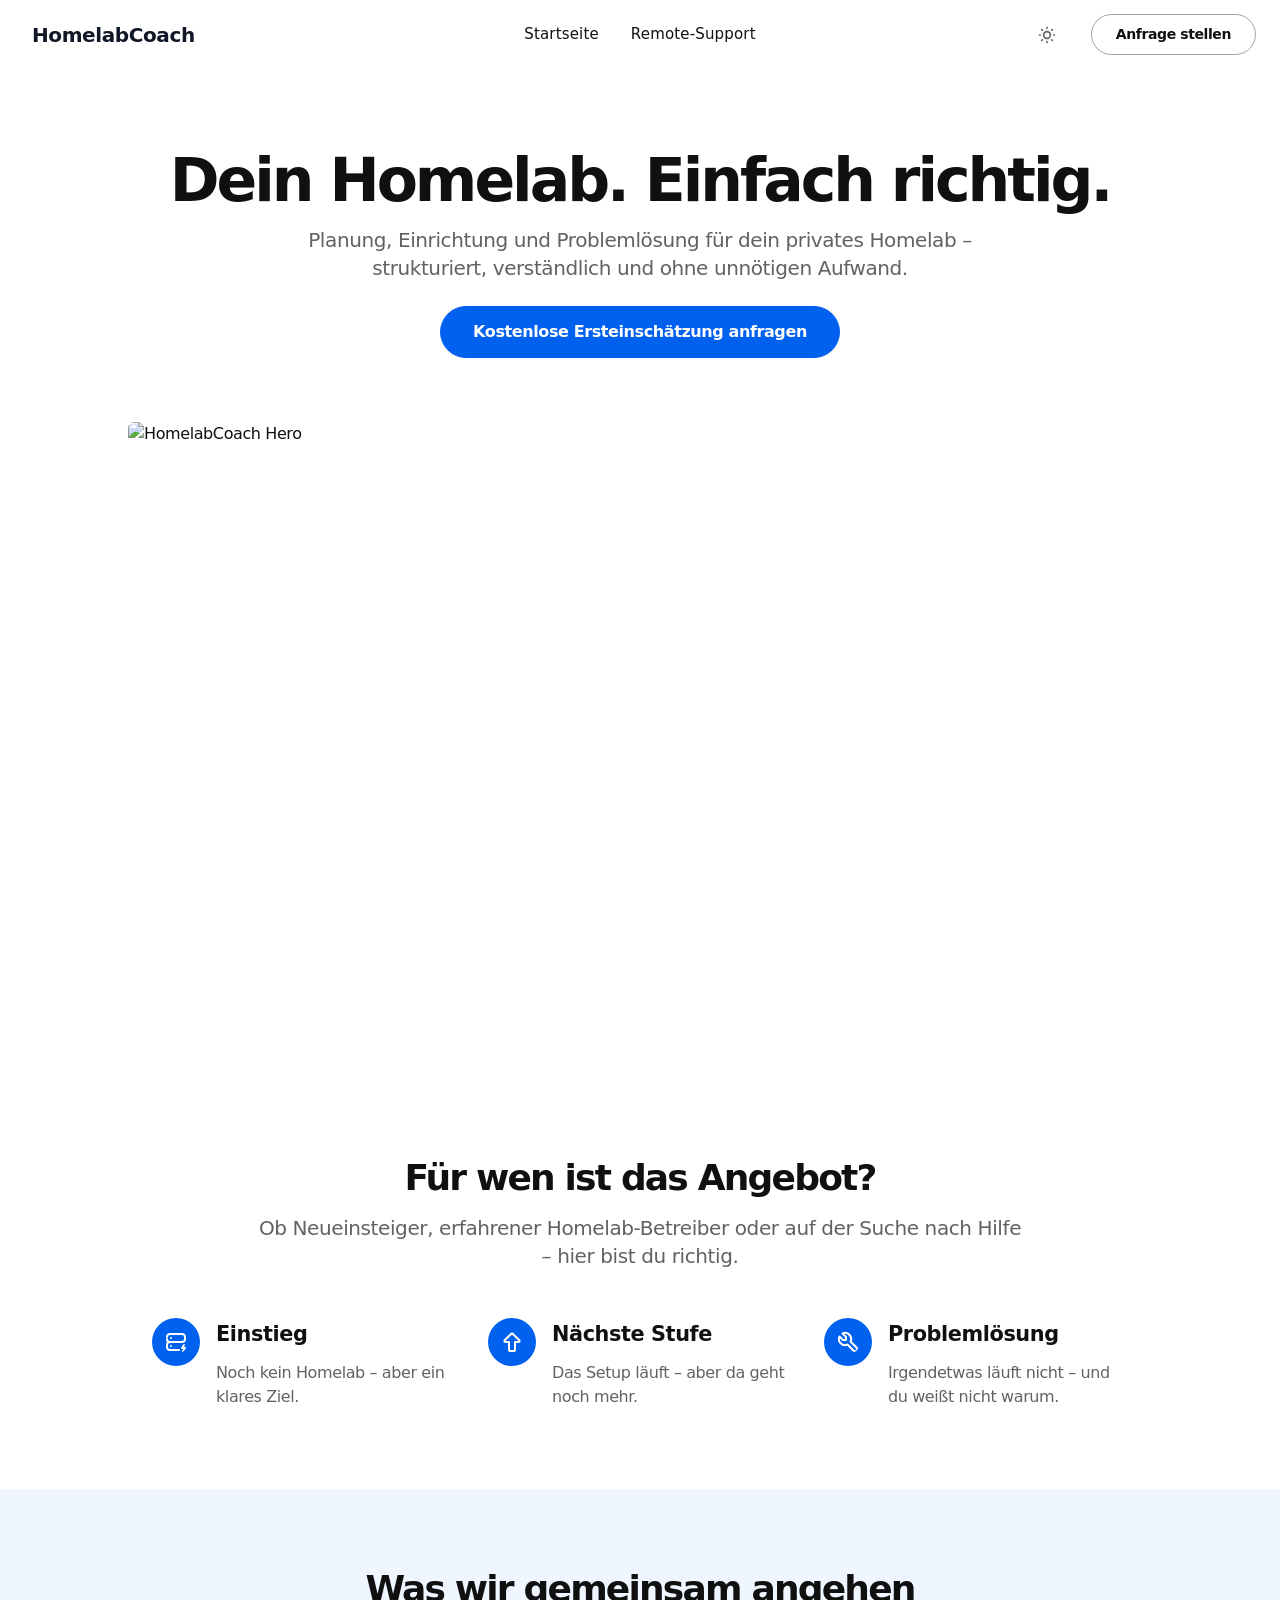
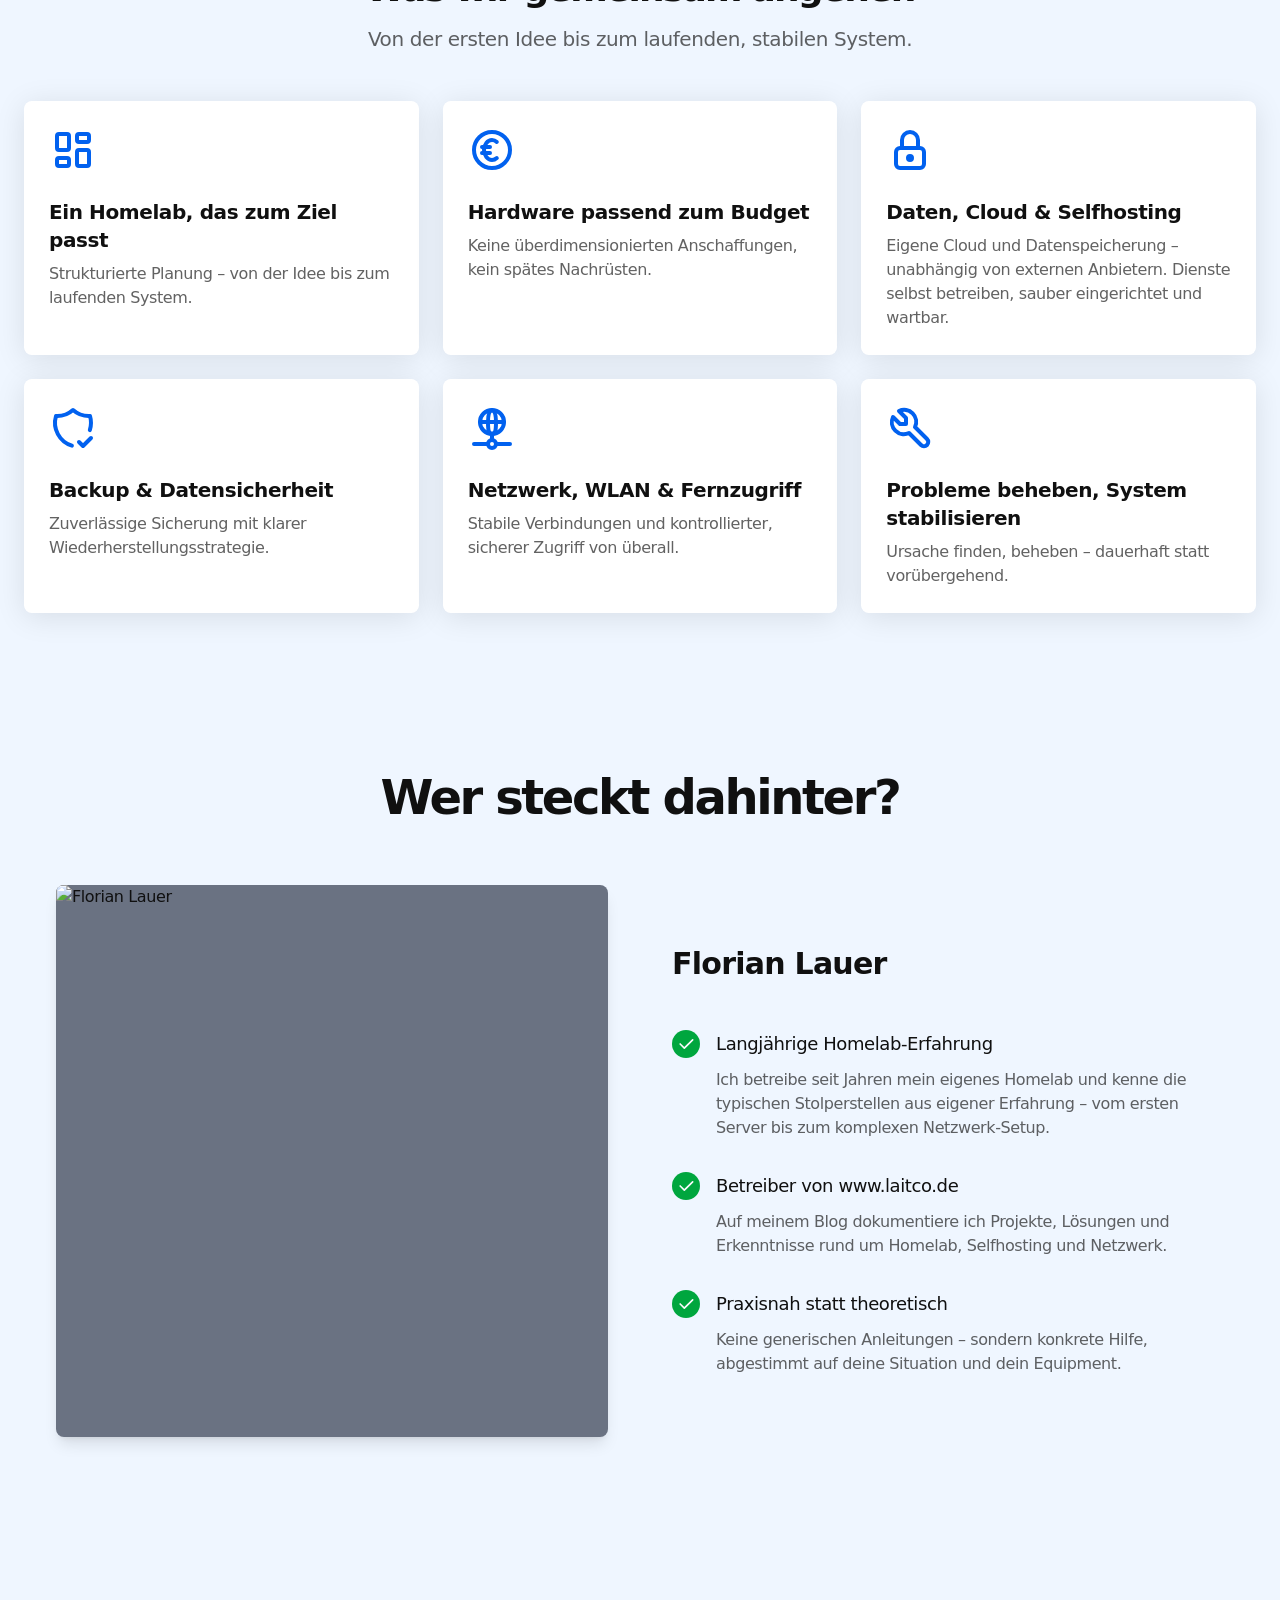
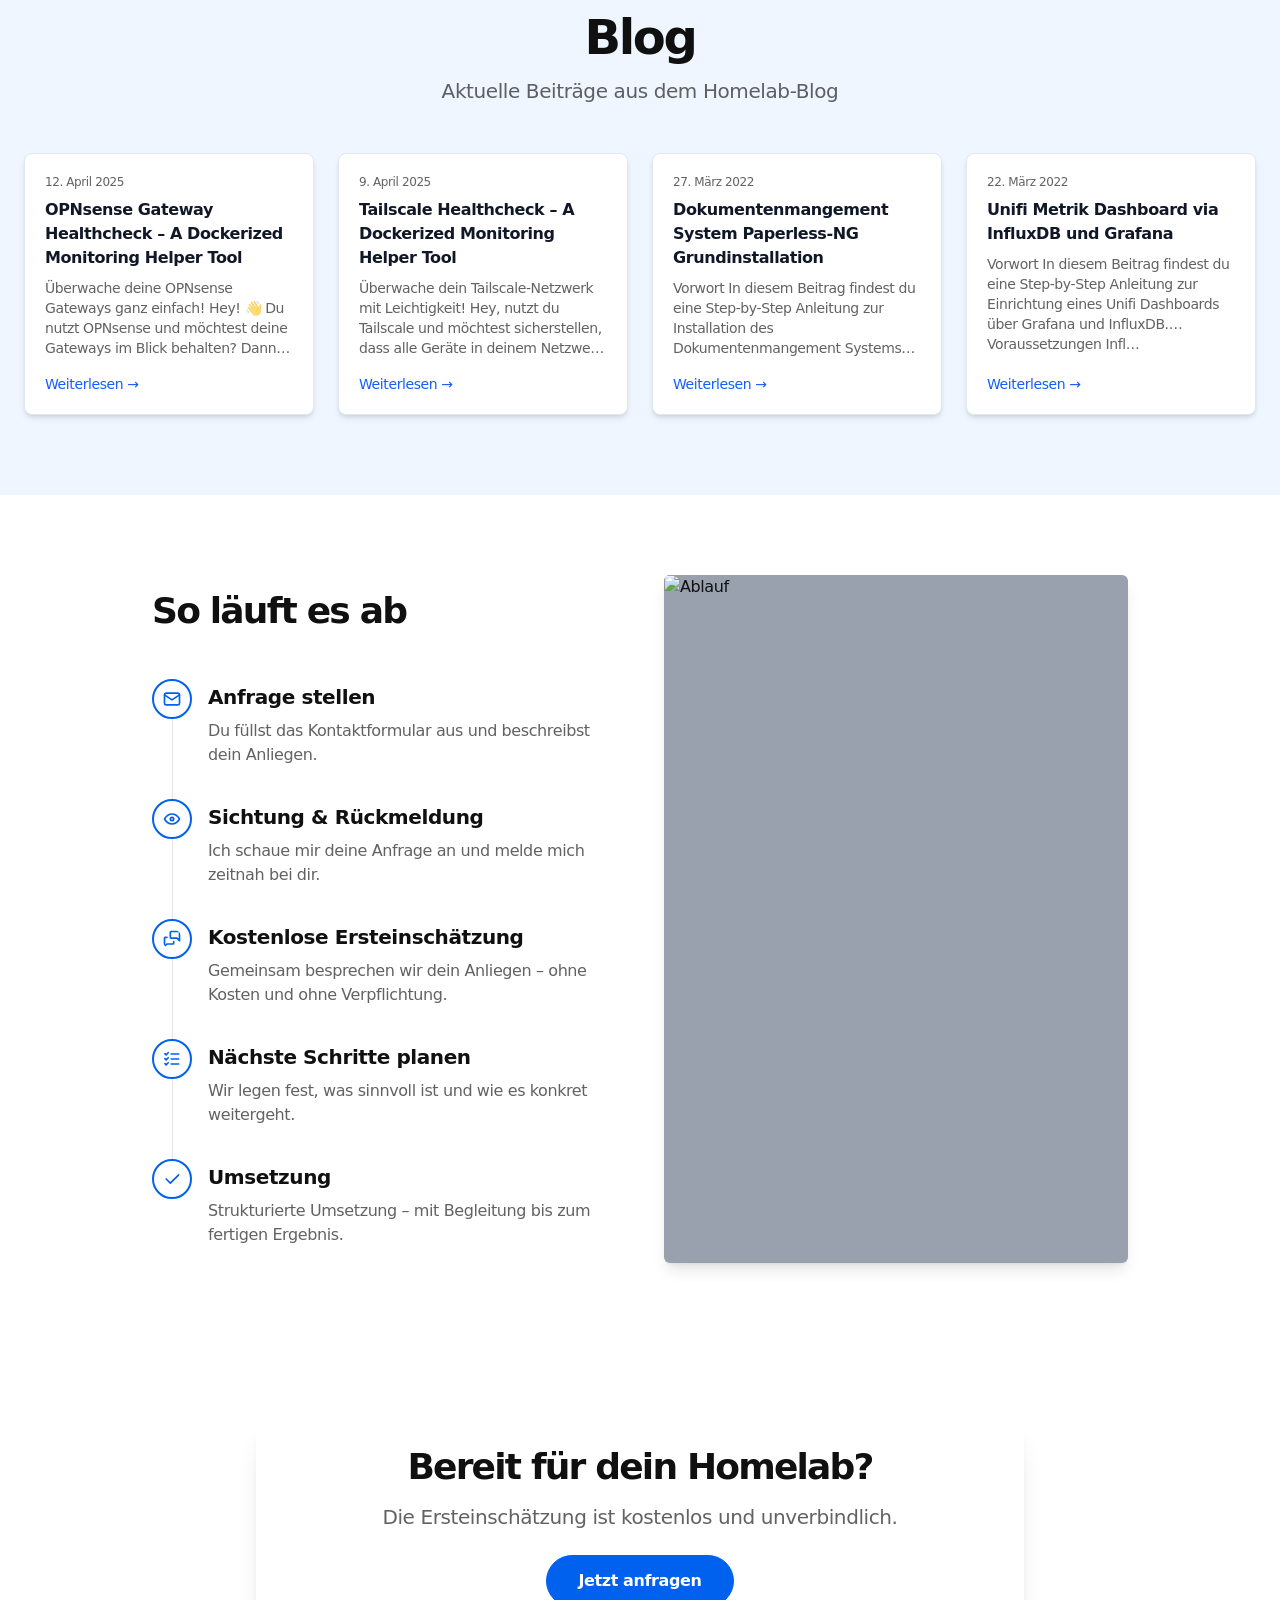
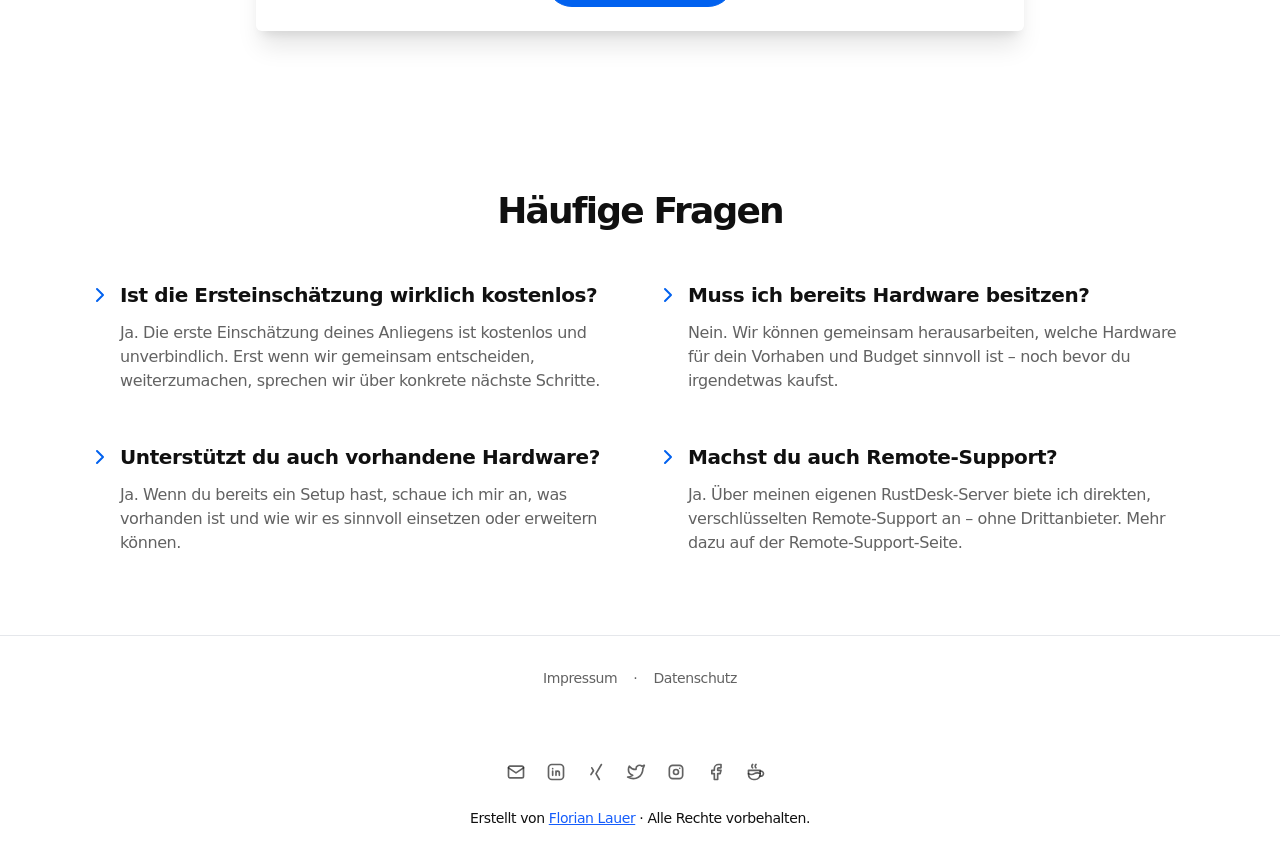
==== index.html @ 447ef3f2 "Preview build 2026-06-27 12:14" ====
<!DOCTYPE html><html class="2xl:text-[20px]" dir="ltr" lang="de"><head><meta charset="UTF-8"><meta content="width=device-width,initial-scale=1" name="viewport"><link href="/sitemap-index.xml" rel="sitemap"><link href="/_astro/favicon.CGiRCjPI.ico" rel="shortcut icon"><link href="/_astro/favicon.vp_fBu0c.svg" rel="icon" type="image/svg+xml"><link href="/_astro/favicon.vp_fBu0c.svg" rel="mask-icon" color="#8D46E7"><link href="/_astro/apple-touch-icon.DHIlG7dp.png" rel="apple-touch-icon" sizes="180x180"><style>:root{--cc-font-family:'Inter Variable',sans-serif;--cc-modal-border-radius:1rem;--cc-btn-border-radius:9999px;--cc-bg:#ffffff;--cc-primary-color:#111827;--cc-secondary-color:#6b7280;--cc-btn-primary-bg:rgb(1 97 239);--cc-btn-primary-color:#ffffff;--cc-btn-primary-border-color:rgb(1 97 239);--cc-btn-primary-hover-bg:rgb(1 78 190);--cc-btn-primary-hover-color:#ffffff;--cc-btn-primary-hover-border-color:rgb(1 78 190);--cc-separator-border-color:#e5e7eb;--cc-footer-bg:#f9fafb;--cc-footer-border-color:#e5e7eb}#cc-main.cc--darkmode{--cc-bg:rgb(15 23 42);--cc-primary-color:rgb(229 236 246);--cc-secondary-color:rgb(148 163 184);--cc-btn-primary-bg:rgb(1 97 239);--cc-btn-primary-color:#ffffff;--cc-btn-primary-border-color:rgb(1 97 239);--cc-btn-primary-hover-bg:rgb(1 78 190);--cc-btn-primary-hover-color:#ffffff;--cc-btn-primary-hover-border-color:rgb(1 78 190);--cc-separator-border-color:rgb(255 255 255 / 8%);--cc-footer-bg:rgb(9 15 29);--cc-footer-border-color:rgb(255 255 255 / 8%);--cc-footer-color:rgb(148 163 184)}#cc-main .cm{box-shadow:0 4px 32px rgb(0 0 0 / 20%);border:1px solid var(--cc-separator-border-color)}#cc-main .cm__title{font-weight:600;font-size:1rem}#cc-main .cm__desc{font-size:.875rem;line-height:1.6}#cc-main .cm__btn{font-weight:500;font-size:.875rem}:root{--aw-font-sans:'Inter Variable';--aw-font-serif:'Inter Variable';--aw-font-heading:'Inter Variable';--aw-color-primary:rgb(1 97 239);--aw-color-secondary:rgb(1 84 207);--aw-color-accent:rgb(109 40 217);--aw-color-text-heading:rgb(0 0 0);--aw-color-text-default:rgb(16 16 16);--aw-color-text-muted:rgb(16 16 16 / 66%);--aw-color-bg-page:rgb(255 255 255);--aw-color-bg-page-dark:rgb(3 6 32)}.dark{--aw-font-sans:'Inter Variable';--aw-font-serif:'Inter Variable';--aw-font-heading:'Inter Variable';--aw-color-primary:rgb(1 97 239);--aw-color-secondary:rgb(1 84 207);--aw-color-accent:rgb(109 40 217);--aw-color-text-heading:rgb(247, 248, 248);--aw-color-text-default:rgb(229 236 246);--aw-color-text-muted:rgb(229 236 246 / 66%);--aw-color-bg-page:rgb(3 6 32)}</style><script>!function(){const e="system";function t(e){"dark"===e?document.documentElement.classList.add("dark"):document.documentElement.classList.remove("dark");const t=document.querySelectorAll("[data-aw-toggle-color-scheme] > input");t&&t.length&&t.forEach(t=>{t.checked="dark"!==e})}e&&e.endsWith(":only")||(localStorage.theme,0)?t(e.replace(":only","")):"dark"===localStorage.theme||!("theme"in localStorage)&&window.matchMedia("(prefers-color-scheme: dark)").matches?t("dark"):t("light")}()</script><title>HomelabCoach – Homelab-Beratung für Privatpersonen</title><link href="https://www.homelabcoach.de" rel="canonical"><meta content="Planung, Einrichtung und Problemlösung für dein privates Homelab – strukturiert, verständlich und ohne unnötigen Aufwand. Proxmox, NAS, VPN, Home Assistant, Netzwerk und mehr." name="description"><meta content="index, follow" name="robots"><meta content="HomelabCoach – Homelab-Beratung für Privatpersonen" property="og:title"><meta content="website" property="og:type"><meta content="https://www.homelabcoach.de/_astro/default.CZ816Hke_Z20CwEO.jpg" property="og:image"><meta content="https://www.homelabcoach.de" property="og:url"><meta content="Planung, Einrichtung und Problemlösung für dein privates Homelab – strukturiert, verständlich und ohne unnötigen Aufwand. Proxmox, NAS, VPN, Home Assistant, Netzwerk und mehr." property="og:description"><meta content="de" property="og:locale"><meta content="HomelabCoach" property="og:site_name"><meta content="https://www.homelabcoach.de/_astro/default.CZ816Hke_Z20CwEO.jpg" property="og:image:url"><meta content="1200" property="og:image:width"><meta content="626" property="og:image:height"><meta content="HomelabCoach – Homelab-Beratung für Privatpersonen" property="og:image:alt"><meta content="summary_large_image" name="twitter:card"><meta content="@LauerFlorian" name="twitter:site"><meta content="@LauerFlorian" name="twitter:creator"><script data-id id="ga-init">if(document.getElementById("ga-init").dataset.id){var d=document.getElementById("ga-init").dataset.id;window.dataLayer=window.dataLayer||[],window.gtag=function(){dataLayer.push(arguments)},window.gtag("js",new Date),window.gtag("config",d)}</script><link href="https://images.unsplash.com" rel="preconnect"><script type="text/plain" src="https://cloud.umami.is/script.js" data-category="analytics" data-website-id="YOUR_WEBSITE_ID" defer="defer"></script><meta content="true" name="astro-view-transitions-enabled"><meta content="swap" name="astro-view-transitions-fallback"><script type="module" src="/_astro/ClientRouter.astro_astro_type_script_index_0_lang.CAqDO0tx.js"></script><link href="/_astro/Layout.DCi9Wy-g.css" rel="stylesheet"><script type="module" src="/_astro/page.JYoqAuaC.js"></script></head><body class="antialiased bg-page text-default tracking-tight"><script type="module">function t(){const t=document.getElementById("cc-main");if(!t)return;const e=document.documentElement.classList.contains("dark");t.classList.toggle("cc--darkmode",e)}const c=new MutationObserver(t);c.observe(document.documentElement,{attributes:!0,attributeFilter:["class"]}),document.addEventListener("DOMContentLoaded",t)</script><header class="mx-auto w-full border-b border-gray-50/0 ease-in-out flex-none sticky top-0 transition-[opacity] z-40" data-aw-sticky-header="true" id="header"><div class="inset-0 absolute"></div><div class="relative mx-auto md:px-6 text-default max-w-7xl md:grid md:grid-cols-3 md:items-center px-3 py-3 w-full"><div class="flex justify-between"><a class="flex items-center" href="/"><span class="font-bold dark:text-white text-2xl md:text-xl ml-2 rtl:ml-0 rtl:mr-2 self-center text-gray-900 whitespace-nowrap">HomelabCoach</span></a><div class="flex items-center md:hidden"><button aria-label="Toggle Menu" class="flex flex-col items-center cursor-pointer group h-12 justify-center rounded w-12" type="button" data-aw-toggle-menu><span class="sr-only">Toggle Menu</span> <span class="transition bg-black dark:bg-white duration-200 ease h-0.5 my-1 opacity-80 rounded-full transform w-6 group-[.expanded]:rotate-45 group-[.expanded]:translate-y-2.5" aria-hidden="true"></span> <span class="transition bg-black dark:bg-white duration-200 ease h-0.5 my-1 opacity-80 rounded-full transform w-6 group-[.expanded]:opacity-0" aria-hidden="true"></span> <span class="transition bg-black dark:bg-white duration-200 ease h-0.5 my-1 opacity-80 rounded-full transform w-6 group-[.expanded]:-rotate-45 group-[.expanded]:-translate-y-2.5" aria-hidden="true"></span></button></div></div><nav aria-label="Main navigation" class="items-center md:w-auto w-full hidden md:flex md:justify-self-center md:mx-5 md:overflow-visible overflow-x-hidden overflow-y-auto text-default"><ul class="flex flex-col md:flex-row font-medium md:justify-center md:self-center md:text-[0.9375rem] md:w-auto text-xl tracking-[0.01rem] w-full"><li class><a class="flex items-center dark:hover:text-white hover:text-link px-4 py-3 whitespace-nowrap aw-link-active" href="/">Startseite</a></li><li class><a class="flex items-center dark:hover:text-white hover:text-link px-4 py-3 whitespace-nowrap" href="/remotesupport">Remote-Support</a></li></ul></nav><div class="items-center md:w-auto w-full hidden md:flex bottom-0 fixed justify-end left-0 md:justify-self-end md:mb-0 md:p-0 md:self-center md:static p-3 rtl:left-auto rtl:right-0"><div class="flex items-center justify-between md:w-auto w-full"><div class="flex"><button aria-label="Toggle between Dark and Light mode" class="text-muted text-sm dark:focus:ring-gray-700 dark:hover:bg-gray-700 dark:text-gray-400 focus:outline-none focus:ring-4 focus:ring-gray-200 hover:bg-gray-100 inline-flex items-center p-2.5 rounded-lg" type="button" data-aw-toggle-color-scheme><svg class="md:h-5 h-6 md:inline-block md:w-5 w-6" data-icon="tabler:sun" height="1em" width="1em"><symbol id="ai:tabler:sun" viewBox="0 0 24 24"><path d="M8 12a4 4 0 1 0 8 0a4 4 0 1 0-8 0m-5 0h1m8-9v1m8 8h1m-9 8v1M5.6 5.6l.7.7m12.1-.7l-.7.7m0 11.4l.7.7m-12.1-.7l-.7.7" fill="none" stroke="currentColor" stroke-linecap="round" stroke-linejoin="round" stroke-width="2"/></symbol><use href="#ai:tabler:sun"></use></svg></button></div><span class="ml-4 rtl:ml-0 rtl:mr-4"><a class="font-semibold btn-secondary md:px-6 ml-2 px-5.5 py-2.5 shadow-none text-sm w-auto" href="/form">Anfrage stellen</a></span></div></div></div></header><main><section class="relative not-prose md:-mt-[76px]"><div class="inset-0 absolute pointer-events-none" aria-hidden="true"></div><div class="relative mx-auto px-4 max-w-7xl sm:px-6"><div class="pointer-events-none md:pt-[76px] pt-0"></div><div class="py-12 md:py-20"><div class="mx-auto max-w-5xl md:pb-16 pb-10 text-center"><h1 class="intersect-once motion-safe:md:intersect:animate-fade motion-safe:md:opacity-0 intersect-quarter dark:text-gray-200 font-bold font-heading leading-tighter mb-4 md:text-6xl text-5xl tracking-tighter">Dein Homelab. Einfach richtig.</h1><div class="mx-auto max-w-3xl"><p class="text-muted text-xl dark:text-slate-300 intersect-once intersect-quarter mb-6 motion-safe:md:intersect:animate-fade motion-safe:md:opacity-0">Planung, Einrichtung und Problemlösung für dein privates Homelab – strukturiert, verständlich und ohne unnötigen Aufwand.</p><div class="flex flex-col intersect-once intersect-quarter motion-safe:md:intersect:animate-fade motion-safe:md:opacity-0 flex-nowrap gap-4 m-auto max-w-xs sm:flex-row sm:justify-center sm:max-w-md"><div class="flex w-full sm:w-auto"><a class="btn-primary sm:mb-0 w-full" href="/form">Kostenlose Ersteinschätzung anfragen</a></div></div></div></div><div class="intersect-once motion-safe:md:intersect:animate-fade motion-safe:md:opacity-0 intersect-quarter intersect-no-queue"><div class="relative m-auto max-w-5xl"><img alt="HomelabCoach Hero" class="mx-auto w-full rounded-md" decoding="async" height="576" loading="eager" sizes="(max-width: 767px) 400px, (max-width: 1023px) 768px, (max-width: 2039px) 1024px, 2040px" src="https://placehold.co/1200x628/e2e8f0/94a3b8?text=Homelab" srcset="https://placehold.co/1200x628/e2e8f0/94a3b8?text=Homelab 400w, https://placehold.co/1200x628/e2e8f0/94a3b8?text=Homelab 768w, https://placehold.co/1200x628/e2e8f0/94a3b8?text=Homelab 1024w, https://placehold.co/1200x628/e2e8f0/94a3b8?text=Homelab 2040w" style="object-fit:cover;object-position:center;max-width:1024px;max-height:576px;aspect-ratio:1.7777777777777777;width:100%" width="1024" fetchpriority="high"></div></div></div></div></section><section class="relative not-prose scroll-mt-[72px]" id="fuer-wen"><div class="inset-0 absolute pointer-events-none -z-[1]" aria-hidden="true"><div class="inset-0 absolute"></div></div><div class="intersect-once motion-safe:md:intersect:animate-fade motion-safe:md:opacity-0 intersect-quarter intersect-no-queue relative mx-auto px-4 lg:py-20 md:px-6 md:py-16 py-12 text-default max-w-5xl"><div class="text-center md:mx-auto md:mb-12 mb-8 max-w-3xl"><h2 class="font-bold font-heading leading-tighter tracking-tighter text-heading md:text-4xl text-3xl">Für wen ist das Angebot?</h2><p class="text-muted text-xl mt-4">Ob Neueinsteiger, erfahrener Homelab-Betreiber oder auf der Suche nach Hilfe – hier bist du richtig.</p></div><div class="mx-auto gap-8 grid md:gap-y-12 sm:grid-cols-2 lg:grid-cols-3"><div class="intersect-once motion-safe:md:intersect:animate-fade motion-safe:md:opacity-0"><div class="flex flex-row max-w-md"><div class="flex justify-center"><svg class="rtl:mr-0 rtl:mr-0 mr-2 rtl:ml-2 h-7 rounded-full w-7 bg-primary md:h-12 md:p-3 md:w-12 mr-4 p-2 rtl:ml-4 text-white" data-icon="tabler:server-bolt" height="1em" width="1em"><symbol id="ai:tabler:server-bolt" viewBox="0 0 24 24"><path d="M3 7a3 3 0 0 1 3-3h12a3 3 0 0 1 3 3v2a3 3 0 0 1-3 3H6a3 3 0 0 1-3-3m12 11H6a3 3 0 0 1-3-3v-2a3 3 0 0 1 3-3h12M7 8v.01M7 16v.01M20 15l-2 3h3l-2 3" fill="none" stroke="currentColor" stroke-linecap="round" stroke-linejoin="round" stroke-width="2"/></symbol><use href="#ai:tabler:server-bolt"></use></svg></div><div class="mt-0.5"><h3 class="font-bold text-xl md:text-[1.3rem]">Einstieg</h3><p class="text-muted mt-3">Noch kein Homelab – aber ein klares Ziel.</p></div></div></div><div class="intersect-once motion-safe:md:intersect:animate-fade motion-safe:md:opacity-0"><div class="flex flex-row max-w-md"><div class="flex justify-center"><svg class="rtl:mr-0 rtl:mr-0 mr-2 rtl:ml-2 h-7 rounded-full w-7 bg-primary md:h-12 md:p-3 md:w-12 mr-4 p-2 rtl:ml-4 text-white" data-icon="tabler:arrow-big-up" height="1em" width="1em"><symbol id="ai:tabler:arrow-big-up" viewBox="0 0 24 24"><path d="M9 20v-8H5.414a1 1 0 0 1-.707-1.707l6.586-6.586a1 1 0 0 1 1.414 0l6.586 6.586A1 1 0 0 1 18.586 12H15v8a1 1 0 0 1-1 1h-4a1 1 0 0 1-1-1" fill="none" stroke="currentColor" stroke-linecap="round" stroke-linejoin="round" stroke-width="2"/></symbol><use href="#ai:tabler:arrow-big-up"></use></svg></div><div class="mt-0.5"><h3 class="font-bold text-xl md:text-[1.3rem]">Nächste Stufe</h3><p class="text-muted mt-3">Das Setup läuft – aber da geht noch mehr.</p></div></div></div><div class="intersect-once motion-safe:md:intersect:animate-fade motion-safe:md:opacity-0"><div class="flex flex-row max-w-md"><div class="flex justify-center"><svg class="rtl:mr-0 rtl:mr-0 mr-2 rtl:ml-2 h-7 rounded-full w-7 bg-primary md:h-12 md:p-3 md:w-12 mr-4 p-2 rtl:ml-4 text-white" data-icon="tabler:tool" height="1em" width="1em"><symbol id="ai:tabler:tool" viewBox="0 0 24 24"><path d="M7 10h3V7L6.5 3.5a6 6 0 0 1 8 8l6 6a2 2 0 0 1-3 3l-6-6a6 6 0 0 1-8-8z" fill="none" stroke="currentColor" stroke-linecap="round" stroke-linejoin="round" stroke-width="2"/></symbol><use href="#ai:tabler:tool"></use></svg></div><div class="mt-0.5"><h3 class="font-bold text-xl md:text-[1.3rem]">Problemlösung</h3><p class="text-muted mt-3">Irgendetwas läuft nicht – und du weißt nicht warum.</p></div></div></div></div></div></section><section class="relative not-prose scroll-mt-[72px]" id="leistungen"><div class="inset-0 absolute pointer-events-none -z-[1]" aria-hidden="true"><div class="inset-0 absolute bg-blue-50 dark:bg-transparent"></div></div><div class="intersect-once motion-safe:md:intersect:animate-fade motion-safe:md:opacity-0 intersect-quarter intersect-no-queue relative mx-auto px-4 lg:py-20 md:px-6 md:py-16 py-12 text-default max-w-7xl"><div class="text-center md:mx-auto md:mb-12 mb-8 max-w-3xl"><h2 class="font-bold font-heading leading-tighter tracking-tighter text-heading md:text-4xl text-3xl">Was wir gemeinsam angehen</h2><p class="text-muted text-xl mt-4">Von der ersten Idee bis zum laufenden, stabilen System.</p></div><div class="grid sm:grid-cols-2 lg:grid-cols-3 gap-4 gap-x-12 md:gap-6"><div class="flex flex-col bg-white border dark:bg-slate-900 rounded-lg backdrop-blur border-[#ffffff29] dark:shadow-[0_4px_30px_rgba(0,0,0,0.1)] intersect-no-queue intersect-once intersect-quarter motion-safe:md:intersect:animate-fade motion-safe:md:opacity-0 p-6 relative shadow-[0_4px_30px_rgba(0,0,0,0.1)]"><svg class="text-primary h-12 mb-6 w-12" data-icon="tabler:layout-dashboard" height="1em" width="1em"><symbol id="ai:tabler:layout-dashboard" viewBox="0 0 24 24"><path d="M5 4h4a1 1 0 0 1 1 1v6a1 1 0 0 1-1 1H5a1 1 0 0 1-1-1V5a1 1 0 0 1 1-1m0 12h4a1 1 0 0 1 1 1v2a1 1 0 0 1-1 1H5a1 1 0 0 1-1-1v-2a1 1 0 0 1 1-1m10-4h4a1 1 0 0 1 1 1v6a1 1 0 0 1-1 1h-4a1 1 0 0 1-1-1v-6a1 1 0 0 1 1-1m0-8h4a1 1 0 0 1 1 1v2a1 1 0 0 1-1 1h-4a1 1 0 0 1-1-1V5a1 1 0 0 1 1-1" fill="none" stroke="currentColor" stroke-linecap="round" stroke-linejoin="round" stroke-width="2"/></symbol><use href="#ai:tabler:layout-dashboard"></use></svg><div class="font-bold text-xl">Ein Homelab, das zum Ziel passt</div><p class="text-muted mt-2">Strukturierte Planung – von der Idee bis zum laufenden System.</p></div><div class="flex flex-col bg-white border dark:bg-slate-900 rounded-lg backdrop-blur border-[#ffffff29] dark:shadow-[0_4px_30px_rgba(0,0,0,0.1)] intersect-no-queue intersect-once intersect-quarter motion-safe:md:intersect:animate-fade motion-safe:md:opacity-0 p-6 relative shadow-[0_4px_30px_rgba(0,0,0,0.1)]"><svg class="text-primary h-12 mb-6 w-12" data-icon="tabler:coin-euro" height="1em" width="1em"><symbol id="ai:tabler:coin-euro" viewBox="0 0 24 24"><g fill="none" stroke="currentColor" stroke-linecap="round" stroke-linejoin="round" stroke-width="2"><path d="M3 12a9 9 0 1 0 18 0a9 9 0 1 0-18 0"/><path d="M14.401 8c-.669-.628-1.5-1-2.401-1c-2.21 0-4 2.239-4 5s1.79 5 4 5c.9 0 1.731-.372 2.4-1M7 10.5h4m-4 3h4"/></g></symbol><use href="#ai:tabler:coin-euro"></use></svg><div class="font-bold text-xl">Hardware passend zum Budget</div><p class="text-muted mt-2">Keine überdimensionierten Anschaffungen, kein spätes Nachrüsten.</p></div><div class="flex flex-col bg-white border dark:bg-slate-900 rounded-lg backdrop-blur border-[#ffffff29] dark:shadow-[0_4px_30px_rgba(0,0,0,0.1)] intersect-no-queue intersect-once intersect-quarter motion-safe:md:intersect:animate-fade motion-safe:md:opacity-0 p-6 relative shadow-[0_4px_30px_rgba(0,0,0,0.1)]"><svg class="text-primary h-12 mb-6 w-12" data-icon="tabler:lock" height="1em" width="1em"><symbol id="ai:tabler:lock" viewBox="0 0 24 24"><g fill="none" stroke="currentColor" stroke-linecap="round" stroke-linejoin="round" stroke-width="2"><path d="M5 13a2 2 0 0 1 2-2h10a2 2 0 0 1 2 2v6a2 2 0 0 1-2 2H7a2 2 0 0 1-2-2z"/><path d="M11 16a1 1 0 1 0 2 0a1 1 0 0 0-2 0m-3-5V7a4 4 0 1 1 8 0v4"/></g></symbol><use href="#ai:tabler:lock"></use></svg><div class="font-bold text-xl">Daten, Cloud &amp; Selfhosting</div><p class="text-muted mt-2">Eigene Cloud und Datenspeicherung – unabhängig von externen Anbietern. Dienste selbst betreiben, sauber eingerichtet und wartbar.</p></div><div class="flex flex-col bg-white border dark:bg-slate-900 rounded-lg backdrop-blur border-[#ffffff29] dark:shadow-[0_4px_30px_rgba(0,0,0,0.1)] intersect-no-queue intersect-once intersect-quarter motion-safe:md:intersect:animate-fade motion-safe:md:opacity-0 p-6 relative shadow-[0_4px_30px_rgba(0,0,0,0.1)]"><svg class="text-primary h-12 mb-6 w-12" data-icon="tabler:shield-check" height="1em" width="1em"><symbol id="ai:tabler:shield-check" viewBox="0 0 24 24"><path d="M11.46 20.846A12 12 0 0 1 3.5 6A12 12 0 0 0 12 3a12 12 0 0 0 8.5 3a12 12 0 0 1-.09 7.06M15 19l2 2l4-4" fill="none" stroke="currentColor" stroke-linecap="round" stroke-linejoin="round" stroke-width="2"/></symbol><use href="#ai:tabler:shield-check"></use></svg><div class="font-bold text-xl">Backup &amp; Datensicherheit</div><p class="text-muted mt-2">Zuverlässige Sicherung mit klarer Wiederherstellungsstrategie.</p></div><div class="flex flex-col bg-white border dark:bg-slate-900 rounded-lg backdrop-blur border-[#ffffff29] dark:shadow-[0_4px_30px_rgba(0,0,0,0.1)] intersect-no-queue intersect-once intersect-quarter motion-safe:md:intersect:animate-fade motion-safe:md:opacity-0 p-6 relative shadow-[0_4px_30px_rgba(0,0,0,0.1)]"><svg class="text-primary h-12 mb-6 w-12" data-icon="tabler:network" height="1em" width="1em"><symbol id="ai:tabler:network" viewBox="0 0 24 24"><g fill="none" stroke="currentColor" stroke-linecap="round" stroke-linejoin="round" stroke-width="2"><path d="M6 9a6 6 0 1 0 12 0A6 6 0 0 0 6 9"/><path d="M12 3q2 .5 2 6c0 5.5-.667 5.667-2 6m0-12q-2 .5-2 6c0 5.5.667 5.667 2 6M6 9h12M3 20h7m4 0h7m-11 0a2 2 0 1 0 4 0a2 2 0 0 0-4 0m2-5v3"/></g></symbol><use href="#ai:tabler:network"></use></svg><div class="font-bold text-xl">Netzwerk, WLAN &amp; Fernzugriff</div><p class="text-muted mt-2">Stabile Verbindungen und kontrollierter, sicherer Zugriff von überall.</p></div><div class="flex flex-col bg-white border dark:bg-slate-900 rounded-lg backdrop-blur border-[#ffffff29] dark:shadow-[0_4px_30px_rgba(0,0,0,0.1)] intersect-no-queue intersect-once intersect-quarter motion-safe:md:intersect:animate-fade motion-safe:md:opacity-0 p-6 relative shadow-[0_4px_30px_rgba(0,0,0,0.1)]"><svg class="text-primary h-12 mb-6 w-12" data-icon="tabler:tool" height="1em" width="1em" viewBox="0 0 24 24"><use href="#ai:tabler:tool"></use></svg><div class="font-bold text-xl">Probleme beheben, System stabilisieren</div><p class="text-muted mt-2">Ursache finden, beheben – dauerhaft statt vorübergehend.</p></div></div></div></section><section class="relative not-prose scroll-mt-[72px]" id="ueber-mich"><div class="inset-0 absolute pointer-events-none -z-[1]" aria-hidden="true"><div class="inset-0 absolute bg-blue-50 dark:bg-transparent"></div></div><div class="intersect-once motion-safe:md:intersect:animate-fade motion-safe:md:opacity-0 intersect-quarter intersect-no-queue relative mx-auto px-4 lg:py-20 md:px-6 md:py-16 py-12 text-default max-w-7xl"><div class="text-center md:mx-auto md:mb-12 mb-8 lg:max-w-2xl max-w-xl sm:mx-auto"><h2 class="font-bold font-heading leading-tighter tracking-tighter text-heading mb-4 text-4xl md:text-5xl">Wer steckt dahinter?</h2></div><div class="mx-auto max-w-7xl md:px-8 p-4"><div class="md:flex md:flex-row-reverse md:gap-16"><div class="md:basis-1/2 self-center"><div class="mb-12 dark:text-slate-400 text-lg"><h3 class="font-bold dark:text-white text-2xl mb-2 sm:text-3xl tracking-tight">Florian Lauer</h3></div><div class="mx-auto gap-8 grid gap-y-4 md:gap-y-8"><div class="intersect-once motion-safe:md:intersect:animate-fade motion-safe:md:opacity-0"><div class="flex flex-row max-w-none"><div class="flex justify-center"><svg class="flex items-center justify-center bg-green-600 dark:bg-green-700 h-7 mr-2 p-1 rounded-full rtl:ml-2 rtl:mr-0 text-gray-50 w-7" data-icon="tabler:check" height="1em" width="1em" viewBox="0 0 24 24"><use href="#ai:tabler:check"></use></svg></div><div class="mt-0.5"><h3 class="dark:text-white ml-2 rtl:ml-0 rtl:mr-2 font-medium leading-6 text-lg">Langjährige Homelab-Erfahrung</h3><p class="text-muted dark:text-slate-400 ml-2 mt-3 rtl:ml-0 rtl:mr-2">Ich betreibe seit Jahren mein eigenes Homelab und kenne die typischen Stolperstellen aus eigener Erfahrung – vom ersten Server bis zum komplexen Netzwerk-Setup.</p></div></div></div><div class="intersect-once motion-safe:md:intersect:animate-fade motion-safe:md:opacity-0"><div class="flex flex-row max-w-none"><div class="flex justify-center"><svg class="flex items-center justify-center bg-green-600 dark:bg-green-700 h-7 mr-2 p-1 rounded-full rtl:ml-2 rtl:mr-0 text-gray-50 w-7" data-icon="tabler:check" height="1em" width="1em" viewBox="0 0 24 24"><use href="#ai:tabler:check"></use></svg></div><div class="mt-0.5"><h3 class="dark:text-white ml-2 rtl:ml-0 rtl:mr-2 font-medium leading-6 text-lg">Betreiber von www.laitco.de</h3><p class="text-muted dark:text-slate-400 ml-2 mt-3 rtl:ml-0 rtl:mr-2">Auf meinem Blog dokumentiere ich Projekte, Lösungen und Erkenntnisse rund um Homelab, Selfhosting und Netzwerk.</p></div></div></div><div class="intersect-once motion-safe:md:intersect:animate-fade motion-safe:md:opacity-0"><div class="flex flex-row max-w-none"><div class="flex justify-center"><svg class="flex items-center justify-center bg-green-600 dark:bg-green-700 h-7 mr-2 p-1 rounded-full rtl:ml-2 rtl:mr-0 text-gray-50 w-7" data-icon="tabler:check" height="1em" width="1em" viewBox="0 0 24 24"><use href="#ai:tabler:check"></use></svg></div><div class="mt-0.5"><h3 class="dark:text-white ml-2 rtl:ml-0 rtl:mr-2 font-medium leading-6 text-lg">Praxisnah statt theoretisch</h3><p class="text-muted dark:text-slate-400 ml-2 mt-3 rtl:ml-0 rtl:mr-2">Keine generischen Anleitungen – sondern konkrete Hilfe, abgestimmt auf deine Situation und dein Equipment.</p></div></div></div></div></div><div class="md:basis-1/2 md:mt-0 mt-10" aria-hidden="true"><div class="relative m-auto max-w-4xl"><img alt="Florian Lauer" class="mx-auto w-full bg-gray-500 rounded-lg shadow-lg" decoding="async" height="500" loading="lazy" sizes="(max-width: 768px) 100vw, 432px" src="https://placehold.co/600x400/e2e8f0/94a3b8?text=Foto" srcset="https://placehold.co/600x400/e2e8f0/94a3b8?text=Foto 400w, https://placehold.co/600x400/e2e8f0/94a3b8?text=Foto 768w" style="object-fit:cover;object-position:center;width:100%;height:auto;aspect-ratio:1" width="500"></div></div></div></div></div></section><section class="relative not-prose"><div class="inset-0 absolute pointer-events-none bg-blue-50 dark:bg-transparent" aria-hidden="true"></div><div class="relative mx-auto px-4 max-w-7xl sm:px-6 md:py-20 py-16"><div class="text-center md:mx-auto md:mb-12 mb-10"><h2 class="font-bold font-heading leading-tighter tracking-tighter mb-4 text-4xl md:text-5xl dark:text-white">Blog</h2><p class="text-muted dark:text-slate-400 text-xl max-w-3xl mx-auto">Aktuelle Beiträge aus dem Homelab-Blog</p></div><div class="grid gap-6 lg:grid-cols-4 md:grid-cols-2"><a class="flex flex-col bg-white border dark:bg-slate-900 rounded-lg border-slate-200 dark:border-slate-700 duration-300 group hover:shadow-lg overflow-hidden shadow-md transition-shadow" href="https://www.laitco.de/posts/OPNsense_Gateway_Healthcheck_A_Dockerized_Monitoring_Helper_Tool/" rel="noopener noreferrer" target="_blank"><div class="flex flex-col flex-1 p-5"><p class="text-muted dark:text-slate-400 mb-2 text-xs">12. April 2025</p><h3 class="dark:text-white mb-2 dark:group-hover:text-blue-400 font-semibold group-hover:text-blue-600 line-clamp-3 text-gray-900 transition-colors">OPNsense Gateway Healthcheck – A Dockerized Monitoring Helper Tool</h3><p class="text-muted dark:text-slate-400 flex-1 line-clamp-4 text-sm">Überwache deine OPNsense Gateways ganz einfach! Hey! 👋 Du nutzt OPNsense und möchtest deine Gateways im Blick behalten? Dann habe ich genau das Richtige für d…</p><span class="font-medium dark:text-blue-400 group-hover:underline mt-4 text-blue-600 text-sm">Weiterlesen →</span></div></a><a class="flex flex-col bg-white border dark:bg-slate-900 rounded-lg border-slate-200 dark:border-slate-700 duration-300 group hover:shadow-lg overflow-hidden shadow-md transition-shadow" href="https://www.laitco.de/posts/Tailscale_Healthcheck_A_Dockerized_Monitoring_Helper_Tool/" rel="noopener noreferrer" target="_blank"><div class="flex flex-col flex-1 p-5"><p class="text-muted dark:text-slate-400 mb-2 text-xs">9. April 2025</p><h3 class="dark:text-white mb-2 dark:group-hover:text-blue-400 font-semibold group-hover:text-blue-600 line-clamp-3 text-gray-900 transition-colors">Tailscale Healthcheck – A Dockerized Monitoring Helper Tool</h3><p class="text-muted dark:text-slate-400 flex-1 line-clamp-4 text-sm">Überwache dein Tailscale-Netzwerk mit Leichtigkeit! Hey, nutzt du Tailscale und möchtest sicherstellen, dass alle Geräte in deinem Netzwerk gesund und erreichb…</p><span class="font-medium dark:text-blue-400 group-hover:underline mt-4 text-blue-600 text-sm">Weiterlesen →</span></div></a><a class="flex flex-col bg-white border dark:bg-slate-900 rounded-lg border-slate-200 dark:border-slate-700 duration-300 group hover:shadow-lg overflow-hidden shadow-md transition-shadow" href="https://www.laitco.de/posts/PaperlessNG_Grundinstallation/" rel="noopener noreferrer" target="_blank"><div class="flex flex-col flex-1 p-5"><p class="text-muted dark:text-slate-400 mb-2 text-xs">27. März 2022</p><h3 class="dark:text-white mb-2 dark:group-hover:text-blue-400 font-semibold group-hover:text-blue-600 line-clamp-3 text-gray-900 transition-colors">Dokumentenmangement System Paperless-NG Grundinstallation</h3><p class="text-muted dark:text-slate-400 flex-1 line-clamp-4 text-sm">Vorwort In diesem Beitrag findest du eine Step-by-Step Anleitung zur Installation des Dokumentenmangement Systems Paperless-NG als Docker Container. Voraussetz…</p><span class="font-medium dark:text-blue-400 group-hover:underline mt-4 text-blue-600 text-sm">Weiterlesen →</span></div></a><a class="flex flex-col bg-white border dark:bg-slate-900 rounded-lg border-slate-200 dark:border-slate-700 duration-300 group hover:shadow-lg overflow-hidden shadow-md transition-shadow" href="https://www.laitco.de/posts/Unifi_Metrics_Grafana/" rel="noopener noreferrer" target="_blank"><div class="flex flex-col flex-1 p-5"><p class="text-muted dark:text-slate-400 mb-2 text-xs">22. März 2022</p><h3 class="dark:text-white mb-2 dark:group-hover:text-blue-400 font-semibold group-hover:text-blue-600 line-clamp-3 text-gray-900 transition-colors">Unifi Metrik Dashboard via InfluxDB und Grafana</h3><p class="text-muted dark:text-slate-400 flex-1 line-clamp-4 text-sm">Vorwort In diesem Beitrag findest du eine Step-by-Step Anleitung zur Einrichtung eines Unifi Dashboards über Grafana und InfluxDB. Voraussetzungen Infl…</p><span class="font-medium dark:text-blue-400 group-hover:underline mt-4 text-blue-600 text-sm">Weiterlesen →</span></div></a></div></div></section><section class="relative not-prose scroll-mt-[72px]" id="ablauf"><div class="inset-0 absolute pointer-events-none -z-[1]" aria-hidden="true"><div class="inset-0 absolute"></div></div><div class="intersect-once motion-safe:md:intersect:animate-fade motion-safe:md:opacity-0 intersect-quarter intersect-no-queue relative mx-auto px-4 lg:py-20 md:px-6 md:py-16 py-12 text-default max-w-5xl"><div class="flex flex-col md:flex-row gap-8 md:gap-12"><div class="md:basis-1/2 md:py-4 md:self-center"><div class="md:mx-auto md:mb-12 mb-8 rtl:text-right text-left"><h2 class="font-bold font-heading leading-tighter tracking-tighter text-heading text-3xl lg:text-4xl">So läuft es ab</h2></div><div class><div class="flex intersect-once intersect-quarter motion-safe:md:intersect:animate-fade motion-safe:md:opacity-0"><div class="flex flex-col items-center mr-4 rtl:ml-4 rtl:mr-0"><div><div class="flex items-center justify-center"><svg class="text-primary border-2 border-primary dark:border-blue-700 dark:text-slate-200 h-10 p-2 rounded-full w-10" data-icon="tabler:mail" height="1em" width="1em" viewBox="0 0 24 24"><use href="#ai:tabler:mail"></use></svg></div></div><div class="bg-black/10 dark:bg-slate-400/50 h-full w-px"></div></div><div class="pt-1 pb-8"><p class="font-bold text-xl">Anfrage stellen</p><p class="text-muted mt-2">Du füllst das Kontaktformular aus und beschreibst dein Anliegen.</p></div></div><div class="flex intersect-once intersect-quarter motion-safe:md:intersect:animate-fade motion-safe:md:opacity-0"><div class="flex flex-col items-center mr-4 rtl:ml-4 rtl:mr-0"><div><div class="flex items-center justify-center"><svg class="text-primary border-2 border-primary dark:border-blue-700 dark:text-slate-200 h-10 p-2 rounded-full w-10" data-icon="tabler:eye" height="1em" width="1em"><symbol id="ai:tabler:eye" viewBox="0 0 24 24"><g fill="none" stroke="currentColor" stroke-linecap="round" stroke-linejoin="round" stroke-width="2"><path d="M10 12a2 2 0 1 0 4 0a2 2 0 0 0-4 0"/><path d="M21 12q-3.6 6-9 6t-9-6q3.6-6 9-6t9 6"/></g></symbol><use href="#ai:tabler:eye"></use></svg></div></div><div class="bg-black/10 dark:bg-slate-400/50 h-full w-px"></div></div><div class="pt-1 pb-8"><p class="font-bold text-xl">Sichtung & Rückmeldung</p><p class="text-muted mt-2">Ich schaue mir deine Anfrage an und melde mich zeitnah bei dir.</p></div></div><div class="flex intersect-once intersect-quarter motion-safe:md:intersect:animate-fade motion-safe:md:opacity-0"><div class="flex flex-col items-center mr-4 rtl:ml-4 rtl:mr-0"><div><div class="flex items-center justify-center"><svg class="text-primary border-2 border-primary dark:border-blue-700 dark:text-slate-200 h-10 p-2 rounded-full w-10" data-icon="tabler:messages" height="1em" width="1em"><symbol id="ai:tabler:messages" viewBox="0 0 24 24"><path d="m21 14l-3-3h-7a1 1 0 0 1-1-1V4a1 1 0 0 1 1-1h9a1 1 0 0 1 1 1zm-7 1v2a1 1 0 0 1-1 1H6l-3 3V11a1 1 0 0 1 1-1h2" fill="none" stroke="currentColor" stroke-linecap="round" stroke-linejoin="round" stroke-width="2"/></symbol><use href="#ai:tabler:messages"></use></svg></div></div><div class="bg-black/10 dark:bg-slate-400/50 h-full w-px"></div></div><div class="pt-1 pb-8"><p class="font-bold text-xl">Kostenlose Ersteinschätzung</p><p class="text-muted mt-2">Gemeinsam besprechen wir dein Anliegen – ohne Kosten und ohne Verpflichtung.</p></div></div><div class="flex intersect-once intersect-quarter motion-safe:md:intersect:animate-fade motion-safe:md:opacity-0"><div class="flex flex-col items-center mr-4 rtl:ml-4 rtl:mr-0"><div><div class="flex items-center justify-center"><svg class="text-primary border-2 border-primary dark:border-blue-700 dark:text-slate-200 h-10 p-2 rounded-full w-10" data-icon="tabler:list-check" height="1em" width="1em"><symbol id="ai:tabler:list-check" viewBox="0 0 24 24"><path d="M3.5 5.5L5 7l2.5-2.5m-4 7L5 13l2.5-2.5m-4 7L5 19l2.5-2.5M11 6h9m-9 6h9m-9 6h9" fill="none" stroke="currentColor" stroke-linecap="round" stroke-linejoin="round" stroke-width="2"/></symbol><use href="#ai:tabler:list-check"></use></svg></div></div><div class="bg-black/10 dark:bg-slate-400/50 h-full w-px"></div></div><div class="pt-1 pb-8"><p class="font-bold text-xl">Nächste Schritte planen</p><p class="text-muted mt-2">Wir legen fest, was sinnvoll ist und wie es konkret weitergeht.</p></div></div><div class="flex intersect-once intersect-quarter motion-safe:md:intersect:animate-fade motion-safe:md:opacity-0"><div class="flex flex-col items-center mr-4 rtl:ml-4 rtl:mr-0"><div><div class="flex items-center justify-center"><svg class="text-primary border-2 border-primary dark:border-blue-700 dark:text-slate-200 h-10 p-2 rounded-full w-10" data-icon="tabler:check" height="1em" width="1em"><symbol id="ai:tabler:check" viewBox="0 0 24 24"><path d="m5 12l5 5L20 7" fill="none" stroke="currentColor" stroke-linecap="round" stroke-linejoin="round" stroke-width="2"/></symbol><use href="#ai:tabler:check"></use></svg></div></div></div><div class="pt-1"><p class="font-bold text-xl">Umsetzung</p><p class="text-muted mt-2">Strukturierte Umsetzung – mit Begleitung bis zum fertigen Ergebnis.</p></div></div></div></div><div class="relative md:basis-1/2"><img alt="Ablauf" class="inset-0 bg-gray-400 dark:bg-slate-700 md:absolute md:h-full object-cover object-top rounded-md shadow-lg w-full" decoding="async" height="768" loading="lazy" sizes="(max-width: 768px) 100vw, 432px" src="https://placehold.co/600x400/e2e8f0/94a3b8?text=Ablauf" srcset="https://placehold.co/600x400/e2e8f0/94a3b8?text=Ablauf 400w, https://placehold.co/600x400/e2e8f0/94a3b8?text=Ablauf 768w" style="object-fit:cover;object-position:center;max-width:100%;max-height:100%" width="432"></div></div></div></section><section class="relative not-prose scroll-mt-[72px]"><div class="inset-0 absolute pointer-events-none -z-[1]" aria-hidden="true"><div class="inset-0 absolute"></div></div><div class="intersect-once motion-safe:md:intersect:animate-fade motion-safe:md:opacity-0 intersect-quarter intersect-no-queue relative mx-auto px-4 lg:py-20 md:px-6 md:py-16 py-12 text-default max-w-6xl"><div class="mx-auto max-w-3xl dark:border dark:border-slate-600 dark:shadow-none p-6 rounded-md shadow-xl text-center"><div class="text-center md:mx-auto mb-0 md:mb-0"><h2 class="font-bold font-heading leading-tighter tracking-tighter text-heading md:text-4xl mb-4 text-4xl">Bereit für dein Homelab?</h2><p class="text-muted dark:text-slate-400 text-xl mt-4">Die Ersteinschätzung ist kostenlos und unverbindlich.</p></div><div class="flex flex-col gap-4 flex-nowrap m-auto max-w-xs sm:flex-row sm:justify-center sm:max-w-md mt-6"><div class="flex w-full sm:w-auto"><a class="btn-primary sm:mb-0 w-full" href="/form">Jetzt anfragen</a></div></div></div></div></section><section class="relative not-prose scroll-mt-[72px]" id="faq"><div class="inset-0 absolute pointer-events-none -z-[1]" aria-hidden="true"><div class="inset-0 absolute"></div></div><div class="intersect-once motion-safe:md:intersect:animate-fade motion-safe:md:opacity-0 intersect-quarter intersect-no-queue relative mx-auto px-4 lg:py-20 md:px-6 md:py-16 py-12 text-default max-w-6xl"><div class="text-center md:mx-auto md:mb-12 mb-8 max-w-3xl"><h2 class="font-bold font-heading leading-tighter tracking-tighter text-heading md:text-4xl text-3xl">Häufige Fragen</h2></div><div class="mx-auto gap-8 grid md:gap-y-12 sm:grid-cols-2 gap-y-8"><div class="intersect-once motion-safe:md:intersect:animate-fade motion-safe:md:opacity-0"><div class="flex flex-row max-w-none"><div class="flex justify-center"><svg class="rtl:mr-0 mr-2 rtl:ml-2 flex-shrink-0 h-6 mt-1 text-primary w-6" data-icon="tabler:chevron-right" height="1em" width="1em"><symbol id="ai:tabler:chevron-right" viewBox="0 0 24 24"><path d="m9 6l6 6l-6 6" fill="none" stroke="currentColor" stroke-linecap="round" stroke-linejoin="round" stroke-width="2"/></symbol><use href="#ai:tabler:chevron-right"></use></svg></div><div class="mt-0.5"><h3 class="font-bold text-xl">Ist die Ersteinschätzung wirklich kostenlos?</h3><p class="text-muted mt-3">Ja. Die erste Einschätzung deines Anliegens ist kostenlos und unverbindlich. Erst wenn wir gemeinsam entscheiden, weiterzumachen, sprechen wir über konkrete nächste Schritte.</p></div></div></div><div class="intersect-once motion-safe:md:intersect:animate-fade motion-safe:md:opacity-0"><div class="flex flex-row max-w-none"><div class="flex justify-center"><svg class="rtl:mr-0 mr-2 rtl:ml-2 flex-shrink-0 h-6 mt-1 text-primary w-6" data-icon="tabler:chevron-right" height="1em" width="1em" viewBox="0 0 24 24"><use href="#ai:tabler:chevron-right"></use></svg></div><div class="mt-0.5"><h3 class="font-bold text-xl">Muss ich bereits Hardware besitzen?</h3><p class="text-muted mt-3">Nein. Wir können gemeinsam herausarbeiten, welche Hardware für dein Vorhaben und Budget sinnvoll ist – noch bevor du irgendetwas kaufst.</p></div></div></div><div class="intersect-once motion-safe:md:intersect:animate-fade motion-safe:md:opacity-0"><div class="flex flex-row max-w-none"><div class="flex justify-center"><svg class="rtl:mr-0 mr-2 rtl:ml-2 flex-shrink-0 h-6 mt-1 text-primary w-6" data-icon="tabler:chevron-right" height="1em" width="1em" viewBox="0 0 24 24"><use href="#ai:tabler:chevron-right"></use></svg></div><div class="mt-0.5"><h3 class="font-bold text-xl">Unterstützt du auch vorhandene Hardware?</h3><p class="text-muted mt-3">Ja. Wenn du bereits ein Setup hast, schaue ich mir an, was vorhanden ist und wie wir es sinnvoll einsetzen oder erweitern können.</p></div></div></div><div class="intersect-once motion-safe:md:intersect:animate-fade motion-safe:md:opacity-0"><div class="flex flex-row max-w-none"><div class="flex justify-center"><svg class="rtl:mr-0 mr-2 rtl:ml-2 flex-shrink-0 h-6 mt-1 text-primary w-6" data-icon="tabler:chevron-right" height="1em" width="1em" viewBox="0 0 24 24"><use href="#ai:tabler:chevron-right"></use></svg></div><div class="mt-0.5"><h3 class="font-bold text-xl">Machst du auch Remote-Support?</h3><p class="text-muted mt-3">Ja. Über meinen eigenen RustDesk-Server biete ich direkten, verschlüsselten Remote-Support an – ohne Drittanbieter. Mehr dazu auf der Remote-Support-Seite.</p></div></div></div></div></div></section></main><footer class="relative not-prose border-gray-200 border-t dark:border-slate-800"><div class="inset-0 absolute pointer-events-none dark:bg-dark" aria-hidden="true"></div><div class="intersect-once motion-safe:md:intersect:animate-fade motion-safe:md:opacity-0 intersect-quarter intersect-no-queue relative mx-auto px-4 max-w-7xl dark:text-slate-300 sm:px-6"><div class="flex justify-center gap-4 py-8 text-sm"><a class="text-muted dark:text-gray-400 duration-150 ease-in-out hover:text-gray-700 hover:underline transition" href="/impressum">Impressum</a> <span class="text-muted">·</span><a class="text-muted dark:text-gray-400 duration-150 ease-in-out hover:text-gray-700 hover:underline transition" href="/datenschutz">Datenschutz</a></div><div class="flex flex-col items-center gap-4 md:py-8 py-6"><ul class="flex -ml-2"><li><a class="text-muted text-sm dark:focus:ring-gray-700 dark:hover:bg-gray-700 dark:text-gray-400 focus:outline-none focus:ring-4 focus:ring-gray-200 hover:bg-gray-100 inline-flex items-center p-2.5 rounded-lg" href="mailto:kontakt@homelabcoach.de" aria-label="E-Mail"><svg class="h-5 w-5" data-icon="tabler:mail" height="1em" width="1em"><symbol id="ai:tabler:mail" viewBox="0 0 24 24"><g fill="none" stroke="currentColor" stroke-linecap="round" stroke-linejoin="round" stroke-width="2"><path d="M3 7a2 2 0 0 1 2-2h14a2 2 0 0 1 2 2v10a2 2 0 0 1-2 2H5a2 2 0 0 1-2-2z"/><path d="m3 7l9 6l9-6"/></g></symbol><use href="#ai:tabler:mail"></use></svg></a></li><li><a class="text-muted text-sm dark:focus:ring-gray-700 dark:hover:bg-gray-700 dark:text-gray-400 focus:outline-none focus:ring-4 focus:ring-gray-200 hover:bg-gray-100 inline-flex items-center p-2.5 rounded-lg" href="https://www.linkedin.com/in/florian-lauer-549368309/" aria-label="LinkedIn"><svg class="h-5 w-5" data-icon="tabler:brand-linkedin" height="1em" width="1em"><symbol id="ai:tabler:brand-linkedin" viewBox="0 0 24 24"><g fill="none" stroke="currentColor" stroke-linecap="round" stroke-linejoin="round" stroke-width="2"><path d="M8 11v5m0-8v.01M12 16v-5m4 5v-3a2 2 0 1 0-4 0"/><path d="M3 7a4 4 0 0 1 4-4h10a4 4 0 0 1 4 4v10a4 4 0 0 1-4 4H7a4 4 0 0 1-4-4z"/></g></symbol><use href="#ai:tabler:brand-linkedin"></use></svg></a></li><li><a class="text-muted text-sm dark:focus:ring-gray-700 dark:hover:bg-gray-700 dark:text-gray-400 focus:outline-none focus:ring-4 focus:ring-gray-200 hover:bg-gray-100 inline-flex items-center p-2.5 rounded-lg" href="https://www.xing.com/profile/Florian_Lauer5" aria-label="XING"><svg class="h-5 w-5" data-icon="tabler:brand-xing" height="1em" width="1em"><symbol id="ai:tabler:brand-xing" viewBox="0 0 24 24"><path d="m16 21l-4-7l6.5-11M7 7l2 3.5L6 15" fill="none" stroke="currentColor" stroke-linecap="round" stroke-linejoin="round" stroke-width="2"/></symbol><use href="#ai:tabler:brand-xing"></use></svg></a></li><li><a class="text-muted text-sm dark:focus:ring-gray-700 dark:hover:bg-gray-700 dark:text-gray-400 focus:outline-none focus:ring-4 focus:ring-gray-200 hover:bg-gray-100 inline-flex items-center p-2.5 rounded-lg" href="https://twitter.com/LauerFlorian" aria-label="Twitter"><svg class="h-5 w-5" data-icon="tabler:brand-twitter" height="1em" width="1em"><symbol id="ai:tabler:brand-twitter" viewBox="0 0 24 24"><path d="M22 4.01c-1 .49-1.98.689-3 .99c-1.121-1.265-2.783-1.335-4.38-.737S11.977 6.323 12 8v1c-3.245.083-6.135-1.395-8-4c0 0-4.182 7.433 4 11c-1.872 1.247-3.739 2.088-6 2c3.308 1.803 6.913 2.423 10.034 1.517c3.58-1.04 6.522-3.723 7.651-7.742a13.8 13.8 0 0 0 .497-3.753c0-.249 1.51-2.772 1.818-4.013z" fill="none" stroke="currentColor" stroke-linecap="round" stroke-linejoin="round" stroke-width="2"/></symbol><use href="#ai:tabler:brand-twitter"></use></svg></a></li><li><a class="text-muted text-sm dark:focus:ring-gray-700 dark:hover:bg-gray-700 dark:text-gray-400 focus:outline-none focus:ring-4 focus:ring-gray-200 hover:bg-gray-100 inline-flex items-center p-2.5 rounded-lg" href="https://www.instagram.com/flo_lauer/" aria-label="Instagram"><svg class="h-5 w-5" data-icon="tabler:brand-instagram" height="1em" width="1em"><symbol id="ai:tabler:brand-instagram" viewBox="0 0 24 24"><g fill="none" stroke="currentColor" stroke-linecap="round" stroke-linejoin="round" stroke-width="2"><path d="M4 8a4 4 0 0 1 4-4h8a4 4 0 0 1 4 4v8a4 4 0 0 1-4 4H8a4 4 0 0 1-4-4z"/><path d="M9 12a3 3 0 1 0 6 0a3 3 0 0 0-6 0m7.5-4.5v.01"/></g></symbol><use href="#ai:tabler:brand-instagram"></use></svg></a></li><li><a class="text-muted text-sm dark:focus:ring-gray-700 dark:hover:bg-gray-700 dark:text-gray-400 focus:outline-none focus:ring-4 focus:ring-gray-200 hover:bg-gray-100 inline-flex items-center p-2.5 rounded-lg" href="https://www.facebook.com/Flo.Lauer/" aria-label="Facebook"><svg class="h-5 w-5" data-icon="tabler:brand-facebook" height="1em" width="1em"><symbol id="ai:tabler:brand-facebook" viewBox="0 0 24 24"><path d="M7 10v4h3v7h4v-7h3l1-4h-4V8a1 1 0 0 1 1-1h3V3h-3a5 5 0 0 0-5 5v2z" fill="none" stroke="currentColor" stroke-linecap="round" stroke-linejoin="round" stroke-width="2"/></symbol><use href="#ai:tabler:brand-facebook"></use></svg></a></li><li><a class="text-muted text-sm dark:focus:ring-gray-700 dark:hover:bg-gray-700 dark:text-gray-400 focus:outline-none focus:ring-4 focus:ring-gray-200 hover:bg-gray-100 inline-flex items-center p-2.5 rounded-lg" href="https://www.buymeacoffee.com/florianlauer" aria-label="Buy me a Coffee"><svg class="h-5 w-5" data-icon="tabler:coffee" height="1em" width="1em"><symbol id="ai:tabler:coffee" viewBox="0 0 24 24"><g fill="none" stroke="currentColor" stroke-linecap="round" stroke-linejoin="round" stroke-width="2"><path d="M3 14c.83.642 2.077 1.017 3.5 1c1.423.017 2.67-.358 3.5-1s2.077-1.017 3.5-1c1.423-.017 2.67.358 3.5 1M8 3a2.4 2.4 0 0 0-1 2a2.4 2.4 0 0 0 1 2m4-4a2.4 2.4 0 0 0-1 2a2.4 2.4 0 0 0 1 2"/><path d="M3 10h14v5a6 6 0 0 1-6 6H9a6 6 0 0 1-6-6z"/><path d="M16.746 16.726a3 3 0 1 0 .252-5.555"/></g></symbol><use href="#ai:tabler:coffee"></use></svg></a></li></ul><div class="text-center dark:text-muted text-sm">Erstellt von <a class="text-blue-600 dark:text-muted underline" href="https://www.laitco.de" rel="noopener" target="_blank">Florian Lauer</a> · Alle Rechte vorbehalten.</div></div></div></footer><script>!function(){const e="system";if(window.basic_script)return;function t(e){"dark"===e?document.documentElement.classList.add("dark"):document.documentElement.classList.remove("dark")}window.basic_script=!0;const a=function(){e&&e.endsWith(":only")||(localStorage.theme,0)?t(e.replace(":only","")):"dark"===localStorage.theme||!("theme"in localStorage)&&window.matchMedia("(prefers-color-scheme: dark)").matches?t("dark"):t("light")};function d(e,t,a){const d="string"==typeof e?document.querySelectorAll(e):e;d&&d.length&&d.forEach(e=>{e.addEventListener(t,t=>a(t,e),!1)})}a();const o=function(){let t=window.scrollY,a=!0;d("#header nav","click",function(){document.querySelector("[data-aw-toggle-menu]")?.classList.remove("expanded"),document.body.classList.remove("overflow-hidden"),document.getElementById("header")?.classList.remove("h-screen"),document.getElementById("header")?.classList.remove("expanded"),document.getElementById("header")?.classList.remove("bg-page"),document.querySelector("#header nav")?.classList.add("hidden"),document.querySelector("#header > div > div:last-child")?.classList.add("hidden")}),d("[data-aw-toggle-menu]","click",function(e,t){t.classList.toggle("expanded"),document.body.classList.toggle("overflow-hidden"),document.getElementById("header")?.classList.toggle("h-screen"),document.getElementById("header")?.classList.toggle("expanded"),document.getElementById("header")?.classList.toggle("bg-page"),document.querySelector("#header nav")?.classList.toggle("hidden"),document.querySelector("#header > div > div:last-child")?.classList.toggle("hidden")}),d("[data-aw-toggle-color-scheme]","click",function(){e.endsWith(":only")||(Observer.removeAnimationDelay(),document.documentElement.classList.toggle("dark"),localStorage.theme=document.documentElement.classList.contains("dark")?"dark":"light")}),d("[data-aw-social-share]","click",function(e,t){const a=t.getAttribute("data-aw-social-share"),d=encodeURIComponent(t.getAttribute("data-aw-url")),o=encodeURIComponent(t.getAttribute("data-aw-text"));let n;switch(a){case"facebook":n=`https://www.facebook.com/sharer.php?u=${d}`;break;case"twitter":n=`https://twitter.com/intent/tweet?url=${d}&text=${o}`;break;case"linkedin":n=`https://www.linkedin.com/shareArticle?mini=true&url=${d}&title=${o}`;break;case"whatsapp":n=`https://wa.me/?text=${o}%20${d}`;break;case"mail":n=`mailto:?subject=%22${o}%22&body=${o}%20${d}`;break;default:return}const c=document.createElement("a");c.target="_blank",c.href=n,c.click()});function o(){const e=document.querySelector("#header[data-aw-sticky-header]");e&&(t>60&&!e.classList.contains("scroll")?e.classList.add("scroll"):t<=60&&e.classList.contains("scroll")&&e.classList.remove("scroll"),a=!1)}window.matchMedia("(max-width: 767px)").addEventListener("change",function(){document.querySelector("[data-aw-toggle-menu]")?.classList.remove("expanded"),document.body.classList.remove("overflow-hidden"),document.getElementById("header")?.classList.remove("h-screen"),document.getElementById("header")?.classList.remove("expanded"),document.getElementById("header")?.classList.remove("bg-page"),document.querySelector("#header nav")?.classList.add("hidden"),document.querySelector("#header > div > div:last-child")?.classList.add("hidden")}),o(),d([document],"scroll",function(){t=window.scrollY,a||(window.requestAnimationFrame(()=>{o()}),a=!0)})},n=function(){document.documentElement.classList.add("motion-safe:scroll-smooth");const e=document.querySelector("[data-aw-toggle-menu]");e&&e.classList.remove("expanded"),document.body.classList.remove("overflow-hidden"),document.getElementById("header")?.classList.remove("h-screen"),document.getElementById("header")?.classList.remove("expanded"),document.querySelector("#header nav")?.classList.add("hidden")};window.onload=o,window.onpageshow=n,document.addEventListener("astro:after-swap",()=>{a(),o(),n()})}()</script><script>const Observer={observer:null,delayBetweenAnimations:100,animationCounter:0,elements:null,start(t){this.observer&&this.observer.disconnect(),this.animationCounter=0;this.elements=Array.from(document.querySelectorAll(['[class*=" intersect:"]','[class*=":intersect:"]','[class^="intersect:"]','[class="intersect"]','[class*=" intersect "]','[class^="intersect "]','[class$=" intersect"]'].join(",")));if(this.elements.forEach(t=>{var e;t.setAttribute("no-intersect",""),t._intersectionThreshold=(e=t).classList.contains("intersect-full")?.99:e.classList.contains("intersect-half")?.5:e.classList.contains("intersect-quarter")?.25:0}),t){const t=window.innerHeight;this.elements.forEach(e=>{const s=e.getBoundingClientRect();s.top<t&&s.bottom>0&&(e.removeAttribute("no-intersect"),e.setAttribute("data-animated","true"),e.style.animationDuration="0s")})}this.observer=new IntersectionObserver(t=>{t.forEach(t=>{requestAnimationFrame(()=>{const e=t.target,s=t.intersectionRatio,n=e._intersectionThreshold;if(e.classList.contains("intersect-no-queue"))t.isIntersecting?(e.removeAttribute("no-intersect"),e.classList.contains("intersect-once")&&this.observer.unobserve(e)):e.setAttribute("no-intersect","");else if(s>=n){if(!e.hasAttribute("data-animated")){e.removeAttribute("no-intersect"),e.setAttribute("data-animated","true"),e.style.animationDuration="";const t=this.animationCounter*this.delayBetweenAnimations;this.animationCounter++,e.style.transitionDelay=`${t}ms`,e.style.animationDelay=`${t}ms`,e.classList.contains("intersect-once")&&this.observer.unobserve(e)}}else e.setAttribute("no-intersect",""),e.removeAttribute("data-animated"),e.style.transitionDelay="",e.style.animationDelay="",e.style.animationDuration="",this.animationCounter=0})})},{threshold:[0,.25,.5,.99]}),this.elements.forEach(t=>{t.hasAttribute("data-animated")||this.observer.observe(t)})},removeAnimationDelay(){this.elements.forEach(t=>{"true"===t.getAttribute("data-animated")&&(t.style.transitionDelay="",t.style.animationDelay="")})}};Observer.start(!1),document.addEventListener("astro:after-swap",()=>{Observer.start(!0)})</script></body></html>
---- _astro/Layout.DCi9Wy-g.css ----
#cc-main{background:0 0;color:var(--cc-primary-color);font-family:var(--cc-font-family);font-size:16px;font-weight:400;-webkit-font-smoothing:antialiased;-moz-osx-font-smoothing:grayscale;line-height:1.15;position:relative;text-rendering:optimizeLegibility;-webkit-text-size-adjust:100%;position:fixed;z-index:var(--cc-z-index)}#cc-main :after,#cc-main :before,#cc-main a,#cc-main button,#cc-main div,#cc-main h2,#cc-main input,#cc-main p,#cc-main span{all:unset;box-sizing:border-box}#cc-main .pm__badge,#cc-main button{all:initial;box-sizing:border-box;color:unset;visibility:unset}#cc-main .pm__badge,#cc-main a,#cc-main button,#cc-main input{-webkit-appearance:none;appearance:none;cursor:pointer;font-family:inherit;font-size:100%;line-height:normal;margin:0;outline:revert;outline-offset:2px;overflow:hidden}#cc-main table,#cc-main tbody,#cc-main td,#cc-main th,#cc-main thead,#cc-main tr{all:revert;color:inherit;font-family:inherit;font-size:inherit;font-weight:inherit}:root{--cc-font-family:-apple-system,BlinkMacSystemFont,"Segoe UI",Roboto,Helvetica,Arial,sans-serif,"Apple Color Emoji","Segoe UI Emoji","Segoe UI Symbol";--cc-modal-border-radius:.5rem;--cc-btn-border-radius:.4rem;--cc-modal-transition-duration:.25s;--cc-link-color:var(--cc-btn-primary-bg);--cc-modal-margin:1rem;--cc-z-index:2147483647;--cc-bg:#fff;--cc-primary-color:#2c2f31;--cc-secondary-color:#5e6266;--cc-btn-primary-bg:#30363c;--cc-btn-primary-color:#fff;--cc-btn-primary-border-color:var(--cc-btn-primary-bg);--cc-btn-primary-hover-bg:#000;--cc-btn-primary-hover-color:#fff;--cc-btn-primary-hover-border-color:var(--cc-btn-primary-hover-bg);--cc-btn-secondary-bg:#eaeff2;--cc-btn-secondary-color:var(--cc-primary-color);--cc-btn-secondary-border-color:var(--cc-btn-secondary-bg);--cc-btn-secondary-hover-bg:#d4dae0;--cc-btn-secondary-hover-color:#000;--cc-btn-secondary-hover-border-color:#d4dae0;--cc-separator-border-color:#f0f4f7;--cc-toggle-on-bg:var(--cc-btn-primary-bg);--cc-toggle-off-bg:#667481;--cc-toggle-on-knob-bg:#fff;--cc-toggle-off-knob-bg:var(--cc-toggle-on-knob-bg);--cc-toggle-enabled-icon-color:var(--cc-bg);--cc-toggle-disabled-icon-color:var(--cc-bg);--cc-toggle-readonly-bg:#d5dee2;--cc-toggle-readonly-knob-bg:#fff;--cc-toggle-readonly-knob-icon-color:var(--cc-toggle-readonly-bg);--cc-section-category-border:var(--cc-cookie-category-block-bg);--cc-cookie-category-block-bg:#f0f4f7;--cc-cookie-category-block-border:#f0f4f7;--cc-cookie-category-block-hover-bg:#e9eff4;--cc-cookie-category-block-hover-border:#e9eff4;--cc-cookie-category-expanded-block-bg:transparent;--cc-cookie-category-expanded-block-hover-bg:#dee4e9;--cc-overlay-bg:rgba(0,0,0,.65);--cc-webkit-scrollbar-bg:var(--cc-section-category-border);--cc-webkit-scrollbar-hover-bg:var(--cc-btn-primary-hover-bg);--cc-footer-bg:var(--cc-btn-secondary-bg);--cc-footer-color:var(--cc-secondary-color);--cc-footer-border-color:#e4eaed;--cc-pm-toggle-border-radius:4em}#cc-main.cc--rtl{direction:rtl}#cc-main .cm__title,#cc-main a,#cc-main b,#cc-main em,#cc-main strong{font-weight:600}#cc-main button>span{pointer-events:none}#cc-main .cc__link,#cc-main a{background-image:linear-gradient(currentColor,currentColor);background-position:0 100%;background-repeat:no-repeat;background-size:0 1px;font-weight:600;position:relative;transition:background-size .25s,color .25s ease}#cc-main .cc__link:hover,#cc-main a:hover{background-size:100% 1px;color:var(--cc-primary-color)}#cc-main .cc__link{color:var(--cc-link-color)}#cc-main .cm__desc,#cc-main .pm__body{overscroll-behavior:auto contain;scrollbar-width:thin}@media screen and (min-width:640px){#cc-main ::-webkit-scrollbar,#cc-main ::-webkit-scrollbar-thumb,#cc-main ::-webkit-scrollbar-track{all:revert}#cc-main ::-webkit-scrollbar-thumb{-webkit-background-clip:padding-box;background-clip:padding-box;background:var(--cc-toggle-readonly-bg);border:.25rem solid var(--cc-bg);border-radius:1rem}#cc-main ::-webkit-scrollbar-thumb:hover{background:var(--cc-toggle-off-bg)}#cc-main ::-webkit-scrollbar{background:0 0;width:12px}}html.disable--interaction.show--consent,html.disable--interaction.show--consent body{height:auto!important;overflow:hidden!important}@media (prefers-reduced-motion){#cc-main{--cc-modal-transition-duration:0s}}.cc--darkmode{--cc-bg:#161a1c;--cc-primary-color:#ebf3f6;--cc-secondary-color:#aebbc5;--cc-btn-primary-bg:#c2d0e0;--cc-btn-primary-color:var(--cc-bg);--cc-btn-primary-border-color:var(--cc-btn-primary-bg);--cc-btn-primary-hover-bg:#98a7b6;--cc-btn-primary-hover-color:#000;--cc-btn-primary-hover-border-color:var(--cc-btn-primary-hover-bg);--cc-btn-secondary-bg:#242c31;--cc-btn-secondary-color:var(--cc-primary-color);--cc-btn-secondary-border-color:var(--cc-btn-secondary-bg);--cc-btn-secondary-hover-bg:#353d43;--cc-btn-secondary-hover-color:#fff;--cc-btn-secondary-hover-border-color:var(--cc-btn-secondary-hover-bg);--cc-separator-border-color:#222a30;--cc-toggle-on-bg:var(--cc-btn-primary-bg);--cc-toggle-off-bg:#525f6b;--cc-toggle-on-knob-bg:var(--cc-btn-primary-color);--cc-toggle-off-knob-bg:var(--cc-btn-primary-color);--cc-toggle-enabled-icon-color:var(--cc-btn-primary-color);--cc-toggle-disabled-icon-color:var(--cc-btn-primary-color);--cc-toggle-readonly-bg:#343e45;--cc-toggle-readonly-knob-bg:#5f6b72;--cc-toggle-readonly-knob-icon-color:var(--cc-toggle-readonly-bg);--cc-section-category-border:#1e2428;--cc-cookie-category-block-bg:#1e2428;--cc-cookie-category-block-border:var(--cc-section-category-border);--cc-cookie-category-block-hover-bg:#242c31;--cc-cookie-category-block-hover-border:#232a2f;--cc-cookie-category-expanded-block-bg:transparent;--cc-cookie-category-expanded-block-hover-bg:var(--cc-toggle-readonly-bg);--cc-overlay-bg:rgba(0,0,0,.65);--cc-webkit-scrollbar-bg:var(--cc-section-category-border);--cc-webkit-scrollbar-hover-bg:var(--cc-btn-primary-hover-bg);--cc-footer-bg:#0c0e0f;--cc-footer-color:var(--cc-secondary-color);--cc-footer-border-color:#060809}.cc--darkmode #cc-main{color-scheme:dark}#cc-main .cm{background:var(--cc-bg);border-radius:var(--cc-modal-border-radius);box-shadow:0 .625em 1.875em #0000024d;display:flex;flex-direction:column;max-width:24rem;opacity:0;overflow:hidden;position:fixed;transform:translateY(1.6em);visibility:hidden;z-index:1}#cc-main .cm--top{top:var(--cc-modal-margin)}#cc-main .cm--middle{top:50%;transform:translateY(calc(-50% + 1.6em))}#cc-main .cm--bottom{bottom:var(--cc-modal-margin)}#cc-main .cm--center{left:var(--cc-modal-margin);margin:0 auto;right:var(--cc-modal-margin);width:unset}#cc-main .cm--left{left:var(--cc-modal-margin);margin-right:var(--cc-modal-margin)}#cc-main .cm--right{margin-left:var(--cc-modal-margin);right:var(--cc-modal-margin)}#cc-main .cm__body{display:flex;flex-direction:column;justify-content:space-between;position:relative}#cc-main .cm__btns,#cc-main .cm__links{padding:1rem 1.3rem;width:unset}#cc-main .cm__texts{display:flex;flex:1;flex-direction:column;justify-content:center;padding:1rem 0 0}#cc-main .cm__desc,#cc-main .cm__title{padding:0 1.3rem}#cc-main .cm__title{font-size:1.05em}#cc-main .cm__title+.cm__desc{margin-top:1.1em}#cc-main .cm__desc{color:var(--cc-secondary-color);font-size:.9em;line-height:1.5;max-height:40vh;overflow-x:visible;overflow-y:auto;padding-bottom:1em}#cc-main .cm__btns{border-top:1px solid var(--cc-separator-border-color);display:flex;flex-direction:column;justify-content:center}#cc-main .cm__btn-group{display:grid;grid-auto-columns:minmax(0,1fr)}#cc-main .cm__btn+.cm__btn,#cc-main .cm__btn-group+.cm__btn-group{margin-top:.375rem}#cc-main .cm--flip .cm__btn+.cm__btn,#cc-main .cm--flip .cm__btn-group+.cm__btn-group{margin-bottom:.375rem;margin-top:0}#cc-main .cm--inline .cm__btn+.cm__btn{margin-left:.375rem;margin-top:0}#cc-main .cm--inline.cm--flip .cm__btn+.cm__btn{margin-bottom:0;margin-left:0;margin-right:.375rem}#cc-main .cm--inline.cm--flip .cm__btn-group+.cm__btn-group{margin-bottom:.375rem;margin-right:0}#cc-main .cm--wide .cm__btn+.cm__btn,#cc-main .cm--wide .cm__btn-group+.cm__btn-group{margin-left:.375rem;margin-top:0}#cc-main .cm--wide.cm--flip .cm__btn+.cm__btn,#cc-main .cm--wide.cm--flip .cm__btn-group+.cm__btn-group{margin-bottom:0;margin-right:.375rem}#cc-main .cm--bar:not(.cm--inline) .cm__btn-group--uneven,#cc-main .cm--wide .cm__btn-group--uneven{display:flex;flex:1;justify-content:space-between}#cc-main .cm--bar:not(.cm--inline).cm--flip .cm__btn-group--uneven,#cc-main .cm--wide.cm--flip .cm__btn-group--uneven{flex-direction:row-reverse}#cc-main .cm__btn{background:var(--cc-btn-primary-bg);border:1px solid var(--cc-btn-primary-border-color);border-radius:var(--cc-btn-border-radius);color:var(--cc-btn-primary-color);font-size:.82em;font-weight:600;min-height:42px;padding:.5em 1em;text-align:center}#cc-main .cm__btn:hover{background:var(--cc-btn-primary-hover-bg);border-color:var(--cc-btn-primary-hover-border-color);color:var(--cc-btn-primary-hover-color)}#cc-main .cm__btn--secondary{background:var(--cc-btn-secondary-bg);border-color:var(--cc-btn-secondary-border-color);color:var(--cc-btn-secondary-color)}#cc-main .cm__btn--secondary:hover{background:var(--cc-btn-secondary-hover-bg);border-color:var(--cc-btn-secondary-hover-border-color);color:var(--cc-btn-secondary-hover-color)}#cc-main .cm__btn--close{border-radius:0;border-bottom-left-radius:var(--cc-btn-border-radius);border-right:none;border-top:none;display:none;font-size:1em;height:42px;min-width:auto!important;overflow:hidden;padding:0!important;position:absolute;right:0;top:0;width:42px}#cc-main .cm__btn--close svg{stroke:var(--cc-btn-primary-color);transform:scale(.5);transition:stroke .15s ease}#cc-main .cm__btn--close:hover svg{stroke:var(--cc-btn-primary-hover-color)}#cc-main .cm__btn--close.cm__btn--secondary svg{stroke:var(--cc-btn-secondary-color)}#cc-main .cm__btn--close.cm__btn--secondary:hover svg{stroke:var(--cc-btn-secondary-hover-color)}#cc-main .cm__btn--close+.cm__texts .cm__title{padding-right:3rem}#cc-main .cm--inline .cm__btn-group{grid-auto-flow:column}#cc-main .cm__footer{background:var(--cc-footer-bg);border-top:1px solid var(--cc-footer-border-color);color:var(--cc-footer-color);padding:.4em 0 .5em}#cc-main .cm__links{display:flex;flex-direction:row;padding-bottom:0;padding-top:0}#cc-main .cm__link-group{display:flex;flex-direction:row;font-size:.8em;width:100%}#cc-main .cm__link-group>*+*{margin-left:1.3rem}#cc-main .cm--flip .cm__btn:last-child{grid-row:1}#cc-main .cm--inline.cm--flip .cm__btn:last-child{grid-column:1}#cc-main .cm--box .cm__btn--close{display:block}#cc-main .cm--box.cm--flip .cm__btns{flex-direction:column-reverse}#cc-main .cm--box.cm--wide{max-width:36em}#cc-main .cm--box.cm--wide .cm__btns{flex-direction:row;justify-content:space-between}#cc-main .cm--box.cm--wide .cm__btn-group{grid-auto-flow:column}#cc-main .cm--box.cm--wide .cm__btn{min-width:120px;padding-left:1.8em;padding-right:1.8em}#cc-main .cm--box.cm--wide.cm--flip .cm__btns{flex-direction:row-reverse}#cc-main .cm--box.cm--wide.cm--flip .cm__btn:last-child{grid-column:1}#cc-main .cm--cloud{max-width:54em;width:unset}#cc-main .cm--cloud .cm__body{flex-direction:row}#cc-main .cm--cloud .cm__texts{flex:1}#cc-main .cm--cloud .cm__desc{max-height:9.4em}#cc-main .cm--cloud .cm__btns{border-left:1px solid var(--cc-separator-border-color);border-top:none;max-width:23em}#cc-main .cm--cloud .cm__btn-group{flex-direction:column}#cc-main .cm--cloud .cm__btn{min-width:19em}#cc-main .cm--cloud.cm--flip .cm__btn-group,#cc-main .cm--cloud.cm--flip .cm__btns{flex-direction:column-reverse}#cc-main .cm--cloud.cm--inline .cm__btn-group{flex-direction:row}#cc-main .cm--cloud.cm--inline .cm__btn{min-width:10em}#cc-main .cm--cloud.cm--inline.cm--flip .cm__btn-group{flex-direction:row-reverse}#cc-main .cm--bar{border-radius:0;left:0;margin:0;max-width:unset;opacity:1;right:0;transform:translateY(0);width:100vw;--cc-modal-transition-duration:.35s}#cc-main .cm--bar.cm--top{top:0;transform:translateY(-100%)}#cc-main .cm--bar.cm--bottom{bottom:0;transform:translateY(100%)}#cc-main .cm--bar .cm__body,#cc-main .cm--bar .cm__links{margin:0 auto;max-width:55em;width:100%}#cc-main .cm--bar .cm__body{padding:.5em 0 .9em}#cc-main .cm--bar .cm__btns{border-top:none;flex-direction:row;justify-content:space-between}#cc-main .cm--bar .cm__btn-group{grid-auto-flow:column}#cc-main .cm--bar:not(.cm--inline) .cm__btn+.cm__btn,#cc-main .cm--bar:not(.cm--inline) .cm__btn-group+.cm__btn-group{margin-left:.375rem;margin-top:0}#cc-main .cm--bar .cm__btn{min-width:120px;padding-left:2em;padding-right:2em}#cc-main .cm--bar.cm--flip:not(.cm--inline) .cm__btn+.cm__btn,#cc-main .cm--bar.cm--flip:not(.cm--inline) .cm__btn-group+.cm__btn-group{margin-bottom:0;margin-left:0;margin-right:.375rem}#cc-main .cm--bar.cm--flip .cm__btns{flex-direction:row-reverse}#cc-main .cm--bar.cm--flip .cm__btn:last-child{grid-column:1}#cc-main .cm--bar.cm--inline .cm__body,#cc-main .cm--bar.cm--inline .cm__links{max-width:74em}#cc-main .cm--bar.cm--inline .cm__body{flex-direction:row;padding:0}#cc-main .cm--bar.cm--inline .cm__btns{flex-direction:column;justify-content:center;max-width:23em}#cc-main .cm--bar.cm--inline.cm--flip .cm__btns{flex-direction:column-reverse}#cc-main .cc--anim .cm,#cc-main .cc--anim.cm-wrapper:before{transition:opacity var(--cc-modal-transition-duration) ease,visibility var(--cc-modal-transition-duration) ease,transform var(--cc-modal-transition-duration) ease}#cc-main .cc--anim .cm__btn,#cc-main .cc--anim .cm__close{transition:background-color .15s ease,border-color .15s ease,color .15s ease}.disable--interaction #cc-main .cm-wrapper:before{background:var(--cc-overlay-bg);content:"";inset:0;opacity:0;position:fixed;visibility:hidden;z-index:0}.show--consent #cc-main .cc--anim .cm{opacity:1;transform:translateY(0);visibility:visible!important}.show--consent #cc-main .cc--anim .cm--middle{transform:translateY(-50%)}.show--consent #cc-main .cc--anim .cm--bar{transform:translateY(0)}.show--consent #cc-main .cc--anim.cm-wrapper:before{opacity:1;visibility:visible}#cc-main.cc--rtl .cm__btn--close{border-bottom-left-radius:unset;border-bottom-right-radius:var(--cc-btn-border-radius);left:0;right:unset}#cc-main.cc--rtl .cm__btn--close+.cm__texts .cm__title{padding-left:3rem!important;padding-right:1.3rem}#cc-main.cc--rtl .cm--inline .cm__btn+.cm__btn{margin-left:0;margin-right:.375rem}#cc-main.cc--rtl .cm--inline.cm--flip .cm__btn+.cm__btn{margin-left:.375rem;margin-right:0}#cc-main.cc--rtl .cm:not(.cm--inline).cm--bar .cm__btn+.cm__btn,#cc-main.cc--rtl .cm:not(.cm--inline).cm--bar .cm__btn-group+.cm__btn-group,#cc-main.cc--rtl .cm:not(.cm--inline).cm--wide .cm__btn+.cm__btn,#cc-main.cc--rtl .cm:not(.cm--inline).cm--wide .cm__btn-group+.cm__btn-group{margin-left:0;margin-right:.375rem}#cc-main.cc--rtl .cm:not(.cm--inline).cm--bar.cm--flip .cm__btn+.cm__btn,#cc-main.cc--rtl .cm:not(.cm--inline).cm--wide.cm--flip .cm__btn+.cm__btn{margin-left:.375rem;margin-right:0}#cc-main.cc--rtl .cm__link-group>*+*{margin-left:0;margin-right:1.3rem}@media screen and (max-width:640px){#cc-main{--cc-modal-margin:.5em}#cc-main .cm{max-width:none!important;width:auto!important}#cc-main .cm__body{flex-direction:column!important;padding:0!important}#cc-main .cm__btns,#cc-main .cm__desc,#cc-main .cm__links,#cc-main .cm__title{padding-left:1.1rem!important;padding-right:1.1rem!important}#cc-main .cm__btns{border-left:none!important;border-top:1px solid var(--cc-separator-border-color)!important;flex-direction:column!important;max-width:none!important;min-width:auto!important}#cc-main .cm__btn+.cm__btn,#cc-main .cm__btn-group+.cm__btn-group{margin:.375rem 0 0!important}#cc-main .cm--flip .cm__btn+.cm__btn,#cc-main .cm--flip .cm__btn-group+.cm__btn-group{margin-bottom:.375rem!important;margin-top:0!important}#cc-main .cm__btn-group{display:flex!important;flex-direction:column!important;min-width:auto!important}#cc-main .cm__btn{flex:auto!important}#cc-main .cm__link-group{justify-content:center!important}#cc-main .cm--flip .cm__btn-group,#cc-main .cm--flip .cm__btns{flex-direction:column-reverse!important}}#cc-main .pm-wrapper{position:relative;z-index:2}#cc-main .pm{background:var(--cc-bg);border-radius:var(--cc-modal-border-radius);box-shadow:0 .625em 1.875em #0000024d;display:flex;flex-direction:column;opacity:0;overflow:hidden;position:fixed;visibility:hidden;width:100%;width:unset;z-index:1}#cc-main svg{fill:none;width:100%}#cc-main .pm__body,#cc-main .pm__footer,#cc-main .pm__header{padding:1em 1.4em}#cc-main .pm__header{align-items:center;border-bottom:1px solid var(--cc-separator-border-color);display:flex;justify-content:space-between}#cc-main .pm__title{align-items:center;display:flex;flex:1;font-weight:600;margin-right:2em}#cc-main .pm__close-btn{background:var(--cc-btn-secondary-bg);border:1px solid var(--cc-btn-secondary-border-color);border-radius:var(--cc-btn-border-radius);height:40px;position:relative;transition:all .15s ease;width:40px}#cc-main .pm__close-btn span{display:flex;height:100%;width:100%}#cc-main .pm__close-btn svg{stroke:var(--cc-btn-secondary-color);transform:scale(.5);transition:stroke .15s ease}#cc-main .pm__close-btn:hover{background:var(--cc-btn-secondary-hover-bg);border-color:var(--cc-btn-secondary-hover-border-color)}#cc-main .pm__close-btn:hover svg{stroke:var(--cc-btn-secondary-hover-color)}#cc-main .pm__body{flex:1;overflow-y:auto;overflow-y:overlay}#cc-main .pm__section,#cc-main .pm__section--toggle{border-radius:var(--cc-btn-border-radius);display:flex;flex-direction:column;margin-bottom:.5em}#cc-main .pm__section--toggle .pm__section-desc-wrapper{border:1px solid var(--cc-cookie-category-block-border);border-radius:var(--cc-btn-border-radius);border-top:none;border-top-left-radius:0;border-top-right-radius:0;display:none;margin-top:0!important;overflow:hidden}#cc-main .pm__section{border:1px solid var(--cc-separator-border-color);padding:1em;transition:background-color .25s ease,border-color .25s ease}#cc-main .pm__section:first-child{border:0;margin-bottom:2em;margin-top:0;padding:0;transition:none}#cc-main .pm__section:not(:first-child):hover{background:var(--cc-cookie-category-block-bg);border-color:var(--cc-cookie-category-block-border)}#cc-main .pm__section-toggles+.pm__section{margin-top:2em}#cc-main .pm__section--toggle{background:var(--cc-cookie-category-block-bg);border-top:none;margin-bottom:.375rem}#cc-main .pm__section--toggle .pm__section-title{align-items:center;background:var(--cc-cookie-category-block-bg);border:1px solid var(--cc-cookie-category-block-border);display:flex;justify-content:space-between;min-height:58px;padding:1.1em 5.4em 1.1em 1.2em;position:relative;transition:background-color .25s ease,border-color .25s ease;width:100%}#cc-main .pm__section--toggle .pm__section-title:hover{background:var(--cc-cookie-category-block-hover-bg);border-color:var(--cc-cookie-category-block-hover-border)}#cc-main .pm__section--toggle .pm__section-desc{margin-top:0;padding:1em}#cc-main .pm__section--toggle.is-expanded{--cc-cookie-category-block-bg:var(--cc-cookie-category-expanded-block-bg);--cc-cookie-category-block-border:var(--cc-cookie-category-expanded-block-hover-bg)}#cc-main .pm__section--toggle.is-expanded .pm__section-title{border-bottom-left-radius:0;border-bottom-right-radius:0}#cc-main .pm__section--toggle.is-expanded .pm__section-arrow svg{transform:scale(.5) rotate(180deg)}#cc-main .pm__section--toggle.is-expanded .pm__section-desc-wrapper{display:flex}#cc-main .pm__section--expandable .pm__section-title{cursor:pointer;padding-left:3.4em}#cc-main .pm__section--expandable .pm__section-arrow{background:var(--cc-toggle-readonly-bg);border-radius:100%;display:flex;height:20px;justify-content:center;left:18px;pointer-events:none;position:absolute;width:20px}#cc-main .pm__section--expandable .pm__section-arrow svg{stroke:var(--cc-btn-secondary-color);transform:scale(.5)}#cc-main .pm__section-title-wrapper{align-items:center;display:flex;position:relative}#cc-main .pm__section-title-wrapper+.pm__section-desc-wrapper{margin-top:.85em}#cc-main .pm__section-title{border-radius:var(--cc-btn-border-radius);font-size:.95em;font-weight:600}#cc-main .pm__badge{align-items:center;background:var(--cc-btn-secondary-bg);border-radius:5em;color:var(--cc-secondary-color);display:flex;flex:none;font-size:.8em;font-weight:600;height:23px;justify-content:center;margin-left:1em;min-width:23px;overflow:hidden;padding:0 .6em 1px;position:relative;text-align:center;white-space:nowrap;width:auto}#cc-main .pm__service-counter{background:var(--cc-btn-primary-bg);color:var(--cc-btn-primary-color);padding:0;width:23px}#cc-main .pm__service-counter[data-counterlabel]{padding:0 .6em 1px;width:auto}#cc-main .section__toggle,#cc-main .section__toggle-wrapper,#cc-main .toggle__icon,#cc-main .toggle__label{border-radius:var(--cc-pm-toggle-border-radius);height:23px;transform:translateZ(0);width:50px}#cc-main .section__toggle-wrapper{cursor:pointer;position:absolute;right:18px;z-index:1}#cc-main .toggle-service{height:19px;position:relative;right:0;width:42px}#cc-main .toggle-service .section__toggle,#cc-main .toggle-service .toggle__icon,#cc-main .toggle-service .toggle__label{height:19px;width:42px}#cc-main .toggle-service .toggle__icon{position:relative}#cc-main .toggle-service .toggle__icon-circle{height:19px;width:19px}#cc-main .toggle-service .section__toggle:checked~.toggle__icon .toggle__icon-circle{transform:translate(23px)}#cc-main .pm__section--toggle:nth-child(2) .section__toggle-wrapper:after{display:none!important}#cc-main .section__toggle{border:0;cursor:pointer;display:block;left:0;margin:0;position:absolute;top:0}#cc-main .section__toggle:disabled{cursor:not-allowed}#cc-main .toggle__icon{background:var(--cc-toggle-off-bg);box-shadow:0 0 0 1px var(--cc-toggle-off-bg);display:flex;flex-direction:row;pointer-events:none;position:absolute;transition:all .25s ease}#cc-main .toggle__icon-circle{background:var(--cc-toggle-off-knob-bg);border:0;border-radius:var(--cc-pm-toggle-border-radius);box-shadow:0 1px 2px #1820035c;display:block;height:23px;left:0;position:absolute;top:0;transition:transform .25s ease,background-color .25s ease;width:23px}#cc-main .toggle__icon-off,#cc-main .toggle__icon-on{height:100%;position:absolute;transition:opacity .15s ease;width:100%}#cc-main .toggle__icon-on{opacity:0;transform:rotate(45deg)}#cc-main .toggle__icon-on svg{stroke:var(--cc-toggle-on-bg);transform:scale(.55) rotate(-45deg)}#cc-main .toggle__icon-off{opacity:1}#cc-main .toggle__icon-off svg{stroke:var(--cc-toggle-off-bg);transform:scale(.55)}#cc-main .section__toggle:checked~.toggle__icon{background:var(--cc-toggle-on-bg);box-shadow:0 0 0 1px var(--cc-toggle-on-bg)}#cc-main .section__toggle:checked~.toggle__icon .toggle__icon-circle{background-color:var(--cc-toggle-on-knob-bg);transform:translate(27px)}#cc-main .section__toggle:checked~.toggle__icon .toggle__icon-on{opacity:1}#cc-main .section__toggle:checked~.toggle__icon .toggle__icon-off{opacity:0}#cc-main .section__toggle:checked:disabled~.toggle__icon{background:var(--cc-toggle-readonly-bg);box-shadow:0 0 0 1px var(--cc-toggle-readonly-bg)}#cc-main .section__toggle:checked:disabled~.toggle__icon .toggle__icon-circle{background:var(--cc-toggle-readonly-knob-bg);box-shadow:none}#cc-main .section__toggle:checked:disabled~.toggle__icon svg{stroke:var(--cc-toggle-readonly-knob-icon-color)}#cc-main .toggle__label{opacity:0;overflow:hidden;pointer-events:none;position:absolute;top:0;z-index:-1}#cc-main .pm__section-desc-wrapper{color:var(--cc-secondary-color);display:flex;flex-direction:column;font-size:.9em}#cc-main .pm__section-desc-wrapper>:not(:last-child){border-bottom:1px solid var(--cc-cookie-category-block-border)}#cc-main .pm__section-services{display:flex;flex-direction:column}#cc-main .pm__service{align-items:center;display:flex;justify-content:space-between;padding:.4em 1.2em;position:relative;transition:background-color .15s ease}#cc-main .pm__service:hover{background-color:var(--cc-cookie-category-block-hover-bg)}#cc-main .pm__service-header{align-items:center;display:flex;margin-right:1em;width:100%}#cc-main .pm__service-icon{border:2px solid;border-radius:100%;height:8px;margin-left:6px;margin-right:20px;margin-top:1px;min-width:8px}#cc-main .pm__service-title{font-size:.95em;width:100%;word-break:break-word}#cc-main .pm__section-desc{line-height:1.5em}#cc-main .pm__section-table{border-collapse:collapse;font-size:.9em;margin:0;overflow:hidden;padding:0;text-align:left;width:100%}#cc-main .pm__table-caption{text-align:left}#cc-main .pm__table-caption,#cc-main .pm__table-head>tr{border-bottom:1px dashed var(--cc-separator-border-color);color:var(--cc-primary-color);font-weight:600}#cc-main .pm__table-tr{transition:background-color .15s ease}#cc-main .pm__table-tr:hover{background:var(--cc-cookie-category-block-hover-bg)}#cc-main .pm__table-caption,#cc-main .pm__table-td,#cc-main .pm__table-th{padding:.625em .625em .625em 1.2em;vertical-align:top}#cc-main .pm__footer{border-top:1px solid var(--cc-separator-border-color);display:flex;justify-content:space-between}#cc-main .pm__btn-group{display:flex}#cc-main .pm__btn+.pm__btn,#cc-main .pm__btn-group+.pm__btn-group{margin-left:.375rem}#cc-main .pm--flip .pm__btn+.pm__btn,#cc-main .pm--flip .pm__btn-group+.pm__btn-group{margin-left:0;margin-right:.375rem}#cc-main .pm__btn{background:var(--cc-btn-primary-bg);border:1px solid var(--cc-btn-primary-border-color);border-radius:var(--cc-btn-border-radius);color:var(--cc-btn-primary-color);flex:auto;font-size:.82em;font-weight:600;min-height:42px;min-width:110px;padding:.5em 1.5em;text-align:center;transition:background-color .15s ease,border-color .15s ease,color .15s ease}#cc-main .pm__btn:hover{background:var(--cc-btn-primary-hover-bg);border-color:var(--cc-btn-primary-hover-border-color);color:var(--cc-btn-primary-hover-color)}#cc-main .pm__btn--secondary{background:var(--cc-btn-secondary-bg);border-color:var(--cc-btn-secondary-border-color);color:var(--cc-btn-secondary-color)}#cc-main .pm__btn--secondary:hover{background:var(--cc-btn-secondary-hover-bg);border-color:var(--cc-btn-secondary-hover-border-color);color:var(--cc-btn-secondary-hover-color)}#cc-main .pm--box{height:calc(100% - 2em);left:var(--cc-modal-margin);margin:0 auto;max-height:37.5em;max-width:43em;right:var(--cc-modal-margin);top:50%;transform:translateY(calc(-50% + 1.6em))}#cc-main .pm--box.pm--flip .pm__btn-group,#cc-main .pm--box.pm--flip .pm__footer{flex-direction:row-reverse}#cc-main .pm--bar{border-radius:0;bottom:0;height:100%;margin:0;max-height:none;max-width:29em;opacity:1;top:0;width:100%;--cc-modal-transition-duration:.35s}#cc-main .pm--bar .pm__section-table,#cc-main .pm--bar .pm__table-body,#cc-main .pm--bar .pm__table-td,#cc-main .pm--bar .pm__table-th,#cc-main .pm--bar .pm__table-tr{display:block}#cc-main .pm--bar .pm__table-head{display:none}#cc-main .pm--bar .pm__table-caption{display:block}#cc-main .pm--bar .pm__table-tr:not(:last-child){border-bottom:1px solid var(--cc-separator-border-color)}#cc-main .pm--bar .pm__table-td{display:flex;justify-content:space-between}#cc-main .pm--bar .pm__table-td:before{color:var(--cc-primary-color);content:attr(data-column);flex:1;font-weight:600;min-width:100px;overflow:hidden;padding-right:2em;text-overflow:ellipsis}#cc-main .pm--bar .pm__table-td>div{flex:3}#cc-main .pm--bar:not(.pm--wide) .pm__body,#cc-main .pm--bar:not(.pm--wide) .pm__footer,#cc-main .pm--bar:not(.pm--wide) .pm__header{padding:1em 1.3em}#cc-main .pm--bar:not(.pm--wide) .pm__btn-group,#cc-main .pm--bar:not(.pm--wide) .pm__footer{flex-direction:column}#cc-main .pm--bar:not(.pm--wide) .pm__btn+.pm__btn,#cc-main .pm--bar:not(.pm--wide) .pm__btn-group+.pm__btn-group{margin:.375rem 0 0}#cc-main .pm--bar:not(.pm--wide).pm--flip .pm__btn-group,#cc-main .pm--bar:not(.pm--wide).pm--flip .pm__footer{flex-direction:column-reverse}#cc-main .pm--bar:not(.pm--wide).pm--flip .pm__btn+.pm__btn,#cc-main .pm--bar:not(.pm--wide).pm--flip .pm__btn-group+.pm__btn-group{margin-bottom:.375rem;margin-top:0}#cc-main .pm--bar:not(.pm--wide) .pm__badge{display:none}#cc-main .pm--bar.pm--left{left:0;transform:translate(-100%)}#cc-main .pm--bar.pm--right{right:0;transform:translate(100%)}#cc-main .pm--bar.pm--wide{max-width:35em}#cc-main .pm--bar.pm--wide .pm__body,#cc-main .pm--bar.pm--wide .pm__footer,#cc-main .pm--bar.pm--wide .pm__header{padding:1em 1.4em}#cc-main .pm--bar.pm--wide.pm--flip .pm__btn-group,#cc-main .pm--bar.pm--wide.pm--flip .pm__footer{flex-direction:row-reverse}#cc-main .pm-overlay{background:var(--cc-overlay-bg);content:"";inset:0;opacity:0;position:fixed;visibility:hidden;z-index:1}#cc-main .cc--anim .pm,#cc-main .cc--anim .pm-overlay{transition:opacity var(--cc-modal-transition-duration) ease,visibility var(--cc-modal-transition-duration) ease,transform var(--cc-modal-transition-duration) ease}.show--preferences #cc-main .cc--anim .pm{opacity:1;visibility:visible!important}.show--preferences #cc-main .cc--anim .pm--box{transform:translateY(-50%)}.show--preferences #cc-main .cc--anim .pm--bar{transform:translate(0)}.show--preferences #cc-main .cc--anim .pm-overlay{opacity:1;visibility:visible}#cc-main.cc--rtl .pm__service-header{margin-left:1em;margin-right:0}#cc-main.cc--rtl .pm__section-arrow{left:unset;right:18px}#cc-main.cc--rtl .section__toggle-wrapper{left:18px;right:unset;transform-origin:left}#cc-main.cc--rtl .toggle-service{left:0}#cc-main.cc--rtl .pm__service-icon{margin-left:20px;margin-right:5px}#cc-main.cc--rtl .pm__section--toggle .pm__section-title{padding-left:5.4em;padding-right:1.2em}#cc-main.cc--rtl .pm__section--expandable .pm__section-title{padding-right:3.4em}#cc-main.cc--rtl .pm__badge{margin-left:unset;margin-right:1em}#cc-main.cc--rtl .toggle__icon-circle{transform:translate(27px)}#cc-main.cc--rtl .toggle-service .toggle__icon-circle{transform:translate(23px)}#cc-main.cc--rtl .section__toggle:checked~.toggle__icon .toggle__icon-circle{transform:translate(0)}#cc-main.cc--rtl .pm__table-td,#cc-main.cc--rtl .pm__table-th{padding-left:unset;padding-right:1.2em;text-align:right}#cc-main.cc--rtl .pm__table-td{padding-left:unset;padding-right:1.2em}#cc-main.cc--rtl .pm__table-td:before{padding-left:2em;padding-right:unset}#cc-main.cc--rtl .pm__btn+.pm__btn,#cc-main.cc--rtl .pm__btn-group+.pm__btn-group{margin-left:0;margin-right:.375rem}#cc-main.cc--rtl .pm--flip .pm__btn+.pm__btn,#cc-main.cc--rtl .pm--flip .pm__btn-group+.pm__btn-group{margin-left:.375rem;margin-right:0}#cc-main.cc--rtl .pm--flip.pm--bar:not(.pm--wide) .pm__btn+.pm__btn,#cc-main.cc--rtl .pm--flip.pm--bar:not(.pm--wide) .pm__btn-group+.pm__btn-group{margin-left:0}@media screen and (max-width:640px){#cc-main .pm{border-radius:0;height:auto;inset:0;max-height:100%;max-width:none!important;transform:translateY(1.6em)}#cc-main .pm__body,#cc-main .pm__footer,#cc-main .pm__header{padding:.9em!important}#cc-main .pm__badge{display:none}#cc-main .pm__section-table,#cc-main .pm__table-body,#cc-main .pm__table-caption,#cc-main .pm__table-td,#cc-main .pm__table-th,#cc-main .pm__table-tr{display:block}#cc-main .pm__table-head{display:none}#cc-main .pm__table-tr:not(:last-child){border-bottom:1px solid var(--cc-separator-border-color)}#cc-main .pm__table-td{display:flex;justify-content:space-between}#cc-main .pm__table-td:before{color:var(--cc-primary-color);content:attr(data-column);flex:1;font-weight:600;min-width:100px;overflow:hidden;padding-right:2em;text-overflow:ellipsis}#cc-main .pm__table-td>div{flex:3}#cc-main .pm__btn-group,#cc-main .pm__footer{flex-direction:column!important}#cc-main .pm__btn-group{display:flex!important}#cc-main .pm__btn+.pm__btn,#cc-main .pm__btn-group+.pm__btn-group{margin:.375rem 0 0!important}#cc-main .pm--flip .pm__btn+.pm__btn,#cc-main .pm--flip .pm__btn-group+.pm__btn-group{margin-bottom:.375rem!important;margin-top:0!important}#cc-main .pm--flip .pm__btn-group,#cc-main .pm--flip .pm__footer{flex-direction:column-reverse!important}.show--preferences #cc-main .cc--anim .pm{transform:translateY(0)!important}}@layer properties{@supports (((-webkit-hyphens:none)) and (not (margin-trim:inline))) or ((-moz-orient:inline) and (not (color:rgb(from red r g b)))){*,:before,:after,::backdrop{--tw-border-style:solid;--tw-leading:initial;--tw-font-weight:initial;--tw-duration:initial;--tw-ease:initial;--tw-shadow:0 0 #0000;--tw-shadow-color:initial;--tw-shadow-alpha:100%;--tw-inset-shadow:0 0 #0000;--tw-inset-shadow-color:initial;--tw-inset-shadow-alpha:100%;--tw-ring-color:initial;--tw-ring-shadow:0 0 #0000;--tw-inset-ring-color:initial;--tw-inset-ring-shadow:0 0 #0000;--tw-ring-inset:initial;--tw-ring-offset-width:0px;--tw-ring-offset-color:#fff;--tw-ring-offset-shadow:0 0 #0000;--tw-rotate-x:initial;--tw-rotate-y:initial;--tw-rotate-z:initial;--tw-skew-x:initial;--tw-skew-y:initial;--tw-space-y-reverse:0;--tw-space-x-reverse:0;--tw-tracking:initial;--tw-blur:initial;--tw-brightness:initial;--tw-contrast:initial;--tw-grayscale:initial;--tw-hue-rotate:initial;--tw-invert:initial;--tw-opacity:initial;--tw-saturate:initial;--tw-sepia:initial;--tw-drop-shadow:initial;--tw-drop-shadow-color:initial;--tw-drop-shadow-alpha:100%;--tw-drop-shadow-size:initial;--tw-backdrop-blur:initial;--tw-backdrop-brightness:initial;--tw-backdrop-contrast:initial;--tw-backdrop-grayscale:initial;--tw-backdrop-hue-rotate:initial;--tw-backdrop-invert:initial;--tw-backdrop-opacity:initial;--tw-backdrop-saturate:initial;--tw-backdrop-sepia:initial;--tw-translate-x:0;--tw-translate-y:0;--tw-translate-z:0;--tw-content:""}}}@layer theme{:root,:host{--font-sans:"var(--aw-font-sans, ui-sans-serif)", ui-sans-serif, system-ui, sans-serif, "Apple Color Emoji", "Segoe UI Emoji", "Segoe UI Symbol", "Noto Color Emoji";--font-mono:ui-monospace, SFMono-Regular, Menlo, Monaco, Consolas, "Liberation Mono", "Courier New", monospace;--color-amber-50:oklch(98.7% .022 95.277);--color-amber-200:oklch(92.4% .12 95.746);--color-amber-700:oklch(55.5% .163 48.998);--color-amber-800:oklch(47.3% .137 46.201);--color-amber-900:oklch(41.4% .112 45.904);--color-green-100:oklch(96.2% .044 156.743);--color-green-400:oklch(79.2% .209 151.711);--color-green-600:oklch(62.7% .194 149.214);--color-green-700:oklch(52.7% .154 150.069);--color-green-800:oklch(44.8% .119 151.328);--color-green-900:oklch(39.3% .095 152.535);--color-blue-50:oklch(97% .014 254.604);--color-blue-100:oklch(93.2% .032 255.585);--color-blue-200:oklch(88.2% .059 254.128);--color-blue-400:oklch(70.7% .165 254.624);--color-blue-500:oklch(62.3% .214 259.815);--color-blue-600:oklch(54.6% .245 262.881);--color-blue-700:oklch(48.8% .243 264.376);--color-slate-100:oklch(96.8% .007 247.896);--color-slate-200:oklch(92.9% .013 255.508);--color-slate-300:oklch(86.9% .022 252.894);--color-slate-400:oklch(70.4% .04 256.788);--color-slate-500:oklch(55.4% .046 257.417);--color-slate-600:oklch(44.6% .043 257.281);--color-slate-700:oklch(37.2% .044 257.287);--color-slate-800:oklch(27.9% .041 260.031);--color-slate-900:oklch(20.8% .042 265.755);--color-gray-50:oklch(98.5% .002 247.839);--color-gray-100:oklch(96.7% .003 264.542);--color-gray-200:oklch(92.8% .006 264.531);--color-gray-300:oklch(87.2% .01 258.338);--color-gray-400:oklch(70.7% .022 261.325);--color-gray-500:oklch(55.1% .027 264.364);--color-gray-600:oklch(44.6% .03 256.802);--color-gray-700:oklch(37.3% .034 259.733);--color-gray-800:oklch(27.8% .033 256.848);--color-gray-900:oklch(21% .034 264.665);--color-black:#000;--color-white:#fff;--spacing:.25rem;--container-xs:20rem;--container-sm:24rem;--container-md:28rem;--container-xl:36rem;--container-2xl:42rem;--container-3xl:48rem;--container-4xl:56rem;--container-5xl:64rem;--container-6xl:72rem;--container-7xl:80rem;--text-xs:.75rem;--text-xs--line-height:calc(1 / .75);--text-sm:.875rem;--text-sm--line-height:calc(1.25 / .875);--text-base:1rem;--text-base--line-height:1.5;--text-lg:1.125rem;--text-lg--line-height:calc(1.75 / 1.125);--text-xl:1.25rem;--text-xl--line-height:calc(1.75 / 1.25);--text-2xl:1.5rem;--text-2xl--line-height:calc(2 / 1.5);--text-3xl:1.875rem;--text-3xl--line-height:1.2;--text-4xl:2.25rem;--text-4xl--line-height:calc(2.5 / 2.25);--text-5xl:3rem;--text-5xl--line-height:1;--text-6xl:3.75rem;--text-6xl--line-height:1;--text-9xl:8rem;--text-9xl--line-height:1;--font-weight-light:300;--font-weight-normal:400;--font-weight-medium:500;--font-weight-semibold:600;--font-weight-bold:700;--font-weight-extrabold:800;--tracking-tighter:-.05em;--tracking-tight:-.025em;--tracking-wide:.025em;--tracking-wider:.05em;--tracking-widest:.1em;--leading-tight:1.25;--leading-snug:1.375;--radius-md:.375rem;--radius-lg:.5rem;--radius-xl:.75rem;--drop-shadow-xl:0 9px 7px #0000001a;--ease-in:cubic-bezier(.4, 0, 1, 1);--ease-in-out:cubic-bezier(.4, 0, .2, 1);--blur-md:12px;--default-transition-duration:.15s;--default-transition-timing-function:cubic-bezier(.4, 0, .2, 1);--default-font-family:var(--font-sans);--default-mono-font-family:var(--font-mono);--color-primary:var(--aw-color-primary);--color-secondary:var(--aw-color-secondary);--color-accent:var(--aw-color-accent);--color-default:var(--aw-color-text-default);--color-muted:var(--aw-color-text-muted);--font-heading:"var(--aw-font-heading, ui-sans-serif)", ui-sans-serif, system-ui, sans-serif;--animate-fade:fadeInUp 1s both}}@layer base{*,:after,:before,::backdrop{box-sizing:border-box;border:0 solid;margin:0;padding:0}::file-selector-button{box-sizing:border-box;border:0 solid;margin:0;padding:0}html,:host{-webkit-text-size-adjust:100%;tab-size:4;line-height:1.5;font-family:var(--default-font-family,ui-sans-serif, system-ui, sans-serif, "Apple Color Emoji", "Segoe UI Emoji", "Segoe UI Symbol", "Noto Color Emoji");font-feature-settings:var(--default-font-feature-settings,normal);font-variation-settings:var(--default-font-variation-settings,normal);-webkit-tap-highlight-color:transparent}hr{height:0;color:inherit;border-top-width:1px}abbr:where([title]){-webkit-text-decoration:underline dotted;text-decoration:underline dotted}h1,h2,h3,h4,h5,h6{font-size:inherit;font-weight:inherit}a{color:inherit;-webkit-text-decoration:inherit;text-decoration:inherit}b,strong{font-weight:bolder}code,kbd,samp,pre{font-family:var(--default-mono-font-family,ui-monospace, SFMono-Regular, Menlo, Monaco, Consolas, "Liberation Mono", "Courier New", monospace);font-feature-settings:var(--default-mono-font-feature-settings,normal);font-variation-settings:var(--default-mono-font-variation-settings,normal);font-size:1em}small{font-size:80%}sub,sup{vertical-align:baseline;font-size:75%;line-height:0;position:relative}sub{bottom:-.25em}sup{top:-.5em}table{text-indent:0;border-color:inherit;border-collapse:collapse}:-moz-focusring{outline:auto}progress{vertical-align:baseline}summary{display:list-item}ol,ul,menu{list-style:none}img,svg,video,canvas,audio,iframe,embed,object{vertical-align:middle;display:block}img,video{max-width:100%;height:auto}button,input,select,optgroup,textarea{font:inherit;font-feature-settings:inherit;font-variation-settings:inherit;letter-spacing:inherit;color:inherit;opacity:1;background-color:#0000;border-radius:0}::file-selector-button{font:inherit;font-feature-settings:inherit;font-variation-settings:inherit;letter-spacing:inherit;color:inherit;opacity:1;background-color:#0000;border-radius:0}:where(select:is([multiple],[size])) optgroup{font-weight:bolder}:where(select:is([multiple],[size])) optgroup option{padding-inline-start:20px}::file-selector-button{margin-inline-end:4px}::placeholder{opacity:1}@supports (not ((-webkit-appearance:-apple-pay-button))) or (contain-intrinsic-size:1px){::placeholder{color:currentColor}@supports (color:color-mix(in lab,red,red)){::placeholder{color:color-mix(in oklab,currentcolor 50%,transparent)}}}textarea{resize:vertical}::-webkit-search-decoration{-webkit-appearance:none}::-webkit-date-and-time-value{min-height:1lh;text-align:inherit}::-webkit-datetime-edit{display:inline-flex}::-webkit-datetime-edit-fields-wrapper{padding:0}::-webkit-datetime-edit{padding-block:0}::-webkit-datetime-edit-year-field{padding-block:0}::-webkit-datetime-edit-month-field{padding-block:0}::-webkit-datetime-edit-day-field{padding-block:0}::-webkit-datetime-edit-hour-field{padding-block:0}::-webkit-datetime-edit-minute-field{padding-block:0}::-webkit-datetime-edit-second-field{padding-block:0}::-webkit-datetime-edit-millisecond-field{padding-block:0}::-webkit-datetime-edit-meridiem-field{padding-block:0}::-webkit-calendar-picker-indicator{line-height:1}:-moz-ui-invalid{box-shadow:none}button,input:where([type=button],[type=reset],[type=submit]){appearance:button}::file-selector-button{appearance:button}::-webkit-inner-spin-button{height:auto}::-webkit-outer-spin-button{height:auto}[hidden]:where(:not([hidden=until-found])){display:none!important}}@layer components;@layer utilities{.pointer-events-none{pointer-events:none}.invisible{visibility:hidden}.sr-only{clip-path:inset(50%);white-space:nowrap;border-width:0;width:1px;height:1px;margin:-1px;padding:0;position:absolute;overflow:hidden}.absolute{position:absolute}.fixed{position:fixed}.relative{position:relative}.static{position:static}.sticky{position:sticky}.inset-0{inset:calc(var(--spacing)*0)}.top-0{top:calc(var(--spacing)*0)}.top-\[-5px\]{top:-5px}.top-\[19px\]{top:19px}.right-\[-5px\]{right:-5px}.right-\[-21px\]{right:-21px}.bottom-0{bottom:calc(var(--spacing)*0)}.left-0{left:calc(var(--spacing)*0)}.-z-\[1\]{z-index:-1}.z-40{z-index:40}.z-\[1\]{z-index:1}.col-span-1{grid-column:span 1/span 1}.col-span-3{grid-column:span 3/span 3}.container{width:100%}@media (min-width:40rem){.container{max-width:40rem}}@media (min-width:48rem){.container{max-width:48rem}}@media (min-width:64rem){.container{max-width:64rem}}@media (min-width:80rem){.container{max-width:80rem}}@media (min-width:96rem){.container{max-width:96rem}}.-m-4{margin:calc(var(--spacing)*-4)}.m-auto{margin:auto}.mx-auto{margin-inline:auto}.my-1{margin-block:calc(var(--spacing)*1)}.my-2{margin-block:calc(var(--spacing)*2)}.my-4{margin-block:calc(var(--spacing)*4)}.my-8{margin-block:calc(var(--spacing)*8)}.prose{color:var(--tw-prose-body);max-width:65ch}.prose :where(p):not(:where([class~=not-prose],[class~=not-prose] *)){margin-top:1.25em;margin-bottom:1.25em}.prose :where([class~=lead]):not(:where([class~=not-prose],[class~=not-prose] *)){color:var(--tw-prose-lead);margin-top:1.2em;margin-bottom:1.2em;font-size:1.25em;line-height:1.6}.prose :where(a):not(:where([class~=not-prose],[class~=not-prose] *)){color:var(--tw-prose-links);font-weight:500;text-decoration:underline}.prose :where(strong):not(:where([class~=not-prose],[class~=not-prose] *)){color:var(--tw-prose-bold);font-weight:600}.prose :where(a strong):not(:where([class~=not-prose],[class~=not-prose] *)),.prose :where(blockquote strong):not(:where([class~=not-prose],[class~=not-prose] *)),.prose :where(thead th strong):not(:where([class~=not-prose],[class~=not-prose] *)){color:inherit}.prose :where(ol):not(:where([class~=not-prose],[class~=not-prose] *)){margin-top:1.25em;margin-bottom:1.25em;padding-inline-start:1.625em;list-style-type:decimal}.prose :where(ol[type=A]):not(:where([class~=not-prose],[class~=not-prose] *)){list-style-type:upper-alpha}.prose :where(ol[type=a]):not(:where([class~=not-prose],[class~=not-prose] *)){list-style-type:lower-alpha}.prose :where(ol[type=A s]):not(:where([class~=not-prose],[class~=not-prose] *)){list-style-type:upper-alpha}.prose :where(ol[type=a s]):not(:where([class~=not-prose],[class~=not-prose] *)){list-style-type:lower-alpha}.prose :where(ol[type=I]):not(:where([class~=not-prose],[class~=not-prose] *)){list-style-type:upper-roman}.prose :where(ol[type=i]):not(:where([class~=not-prose],[class~=not-prose] *)){list-style-type:lower-roman}.prose :where(ol[type=I s]):not(:where([class~=not-prose],[class~=not-prose] *)){list-style-type:upper-roman}.prose :where(ol[type=i s]):not(:where([class~=not-prose],[class~=not-prose] *)){list-style-type:lower-roman}.prose :where(ol[type="1"]):not(:where([class~=not-prose],[class~=not-prose] *)){list-style-type:decimal}.prose :where(ul):not(:where([class~=not-prose],[class~=not-prose] *)){margin-top:1.25em;margin-bottom:1.25em;padding-inline-start:1.625em;list-style-type:disc}.prose :where(ol>li):not(:where([class~=not-prose],[class~=not-prose] *))::marker{color:var(--tw-prose-counters);font-weight:400}.prose :where(ul>li):not(:where([class~=not-prose],[class~=not-prose] *))::marker{color:var(--tw-prose-bullets)}.prose :where(dt):not(:where([class~=not-prose],[class~=not-prose] *)){color:var(--tw-prose-headings);margin-top:1.25em;font-weight:600}.prose :where(hr):not(:where([class~=not-prose],[class~=not-prose] *)){border-color:var(--tw-prose-hr);border-top-width:1px;margin-top:3em;margin-bottom:3em}.prose :where(blockquote):not(:where([class~=not-prose],[class~=not-prose] *)){color:var(--tw-prose-quotes);border-inline-start-width:.25rem;border-inline-start-color:var(--tw-prose-quote-borders);quotes:"“""”""‘""’";margin-top:1.6em;margin-bottom:1.6em;padding-inline-start:1em;font-style:italic;font-weight:500}.prose :where(blockquote p:first-of-type):not(:where([class~=not-prose],[class~=not-prose] *)):before{content:open-quote}.prose :where(blockquote p:last-of-type):not(:where([class~=not-prose],[class~=not-prose] *)):after{content:close-quote}.prose :where(h1):not(:where([class~=not-prose],[class~=not-prose] *)){color:var(--tw-prose-headings);margin-top:0;margin-bottom:.888889em;font-size:2.25em;font-weight:800;line-height:1.11111}.prose :where(h1 strong):not(:where([class~=not-prose],[class~=not-prose] *)){color:inherit;font-weight:900}.prose :where(h2):not(:where([class~=not-prose],[class~=not-prose] *)){color:var(--tw-prose-headings);margin-top:2em;margin-bottom:1em;font-size:1.5em;font-weight:700;line-height:1.33333}.prose :where(h2 strong):not(:where([class~=not-prose],[class~=not-prose] *)){color:inherit;font-weight:800}.prose :where(h3):not(:where([class~=not-prose],[class~=not-prose] *)){color:var(--tw-prose-headings);margin-top:1.6em;margin-bottom:.6em;font-size:1.25em;font-weight:600;line-height:1.6}.prose :where(h3 strong):not(:where([class~=not-prose],[class~=not-prose] *)){color:inherit;font-weight:700}.prose :where(h4):not(:where([class~=not-prose],[class~=not-prose] *)){color:var(--tw-prose-headings);margin-top:1.5em;margin-bottom:.5em;font-weight:600;line-height:1.5}.prose :where(h4 strong):not(:where([class~=not-prose],[class~=not-prose] *)){color:inherit;font-weight:700}.prose :where(img):not(:where([class~=not-prose],[class~=not-prose] *)){margin-top:2em;margin-bottom:2em}.prose :where(picture):not(:where([class~=not-prose],[class~=not-prose] *)){margin-top:2em;margin-bottom:2em;display:block}.prose :where(video):not(:where([class~=not-prose],[class~=not-prose] *)){margin-top:2em;margin-bottom:2em}.prose :where(kbd):not(:where([class~=not-prose],[class~=not-prose] *)){color:var(--tw-prose-kbd);box-shadow:0 0 0 1px var(--tw-prose-kbd-shadows),0 3px 0 var(--tw-prose-kbd-shadows);padding-top:.1875em;padding-inline-end:.375em;padding-bottom:.1875em;border-radius:.3125rem;padding-inline-start:.375em;font-family:inherit;font-size:.875em;font-weight:500}.prose :where(code):not(:where([class~=not-prose],[class~=not-prose] *)){color:var(--tw-prose-code);font-size:.875em;font-weight:600}.prose :where(code):not(:where([class~=not-prose],[class~=not-prose] *)):before,.prose :where(code):not(:where([class~=not-prose],[class~=not-prose] *)):after{content:"`"}.prose :where(a code):not(:where([class~=not-prose],[class~=not-prose] *)),.prose :where(h1 code):not(:where([class~=not-prose],[class~=not-prose] *)){color:inherit}.prose :where(h2 code):not(:where([class~=not-prose],[class~=not-prose] *)){color:inherit;font-size:.875em}.prose :where(h3 code):not(:where([class~=not-prose],[class~=not-prose] *)){color:inherit;font-size:.9em}.prose :where(h4 code):not(:where([class~=not-prose],[class~=not-prose] *)),.prose :where(blockquote code):not(:where([class~=not-prose],[class~=not-prose] *)),.prose :where(thead th code):not(:where([class~=not-prose],[class~=not-prose] *)){color:inherit}.prose :where(pre):not(:where([class~=not-prose],[class~=not-prose] *)){color:var(--tw-prose-pre-code);background-color:var(--tw-prose-pre-bg);padding-top:.857143em;padding-inline-end:1.14286em;padding-bottom:.857143em;border-radius:.375rem;margin-top:1.71429em;margin-bottom:1.71429em;padding-inline-start:1.14286em;font-size:.875em;font-weight:400;line-height:1.71429;overflow-x:auto}.prose :where(pre code):not(:where([class~=not-prose],[class~=not-prose] *)){font-weight:inherit;color:inherit;font-size:inherit;font-family:inherit;line-height:inherit;background-color:#0000;border-width:0;border-radius:0;padding:0}.prose :where(pre code):not(:where([class~=not-prose],[class~=not-prose] *)):before,.prose :where(pre code):not(:where([class~=not-prose],[class~=not-prose] *)):after{content:none}.prose :where(table):not(:where([class~=not-prose],[class~=not-prose] *)){table-layout:auto;width:100%;margin-top:2em;margin-bottom:2em;font-size:.875em;line-height:1.71429}.prose :where(thead):not(:where([class~=not-prose],[class~=not-prose] *)){border-bottom-width:1px;border-bottom-color:var(--tw-prose-th-borders)}.prose :where(thead th):not(:where([class~=not-prose],[class~=not-prose] *)){color:var(--tw-prose-headings);vertical-align:bottom;padding-inline-end:.571429em;padding-bottom:.571429em;padding-inline-start:.571429em;font-weight:600}.prose :where(tbody tr):not(:where([class~=not-prose],[class~=not-prose] *)){border-bottom-width:1px;border-bottom-color:var(--tw-prose-td-borders)}.prose :where(tbody tr:last-child):not(:where([class~=not-prose],[class~=not-prose] *)){border-bottom-width:0}.prose :where(tbody td):not(:where([class~=not-prose],[class~=not-prose] *)){vertical-align:baseline}.prose :where(tfoot):not(:where([class~=not-prose],[class~=not-prose] *)){border-top-width:1px;border-top-color:var(--tw-prose-th-borders)}.prose :where(tfoot td):not(:where([class~=not-prose],[class~=not-prose] *)){vertical-align:top}.prose :where(th,td):not(:where([class~=not-prose],[class~=not-prose] *)){text-align:start}.prose :where(figure>*):not(:where([class~=not-prose],[class~=not-prose] *)){margin-top:0;margin-bottom:0}.prose :where(figcaption):not(:where([class~=not-prose],[class~=not-prose] *)){color:var(--tw-prose-captions);margin-top:.857143em;font-size:.875em;line-height:1.42857}.prose{--tw-prose-body:oklch(37.3% .034 259.733);--tw-prose-headings:oklch(21% .034 264.665);--tw-prose-lead:oklch(44.6% .03 256.802);--tw-prose-links:oklch(21% .034 264.665);--tw-prose-bold:oklch(21% .034 264.665);--tw-prose-counters:oklch(55.1% .027 264.364);--tw-prose-bullets:oklch(87.2% .01 258.338);--tw-prose-hr:oklch(92.8% .006 264.531);--tw-prose-quotes:oklch(21% .034 264.665);--tw-prose-quote-borders:oklch(92.8% .006 264.531);--tw-prose-captions:oklch(55.1% .027 264.364);--tw-prose-kbd:oklch(21% .034 264.665);--tw-prose-kbd-shadows:oklab(21% -.00316127 -.0338527/.1);--tw-prose-code:oklch(21% .034 264.665);--tw-prose-pre-code:oklch(92.8% .006 264.531);--tw-prose-pre-bg:oklch(27.8% .033 256.848);--tw-prose-th-borders:oklch(87.2% .01 258.338);--tw-prose-td-borders:oklch(92.8% .006 264.531);--tw-prose-invert-body:oklch(87.2% .01 258.338);--tw-prose-invert-headings:#fff;--tw-prose-invert-lead:oklch(70.7% .022 261.325);--tw-prose-invert-links:#fff;--tw-prose-invert-bold:#fff;--tw-prose-invert-counters:oklch(70.7% .022 261.325);--tw-prose-invert-bullets:oklch(44.6% .03 256.802);--tw-prose-invert-hr:oklch(37.3% .034 259.733);--tw-prose-invert-quotes:oklch(96.7% .003 264.542);--tw-prose-invert-quote-borders:oklch(37.3% .034 259.733);--tw-prose-invert-captions:oklch(70.7% .022 261.325);--tw-prose-invert-kbd:#fff;--tw-prose-invert-kbd-shadows:#ffffff1a;--tw-prose-invert-code:#fff;--tw-prose-invert-pre-code:oklch(87.2% .01 258.338);--tw-prose-invert-pre-bg:#00000080;--tw-prose-invert-th-borders:oklch(44.6% .03 256.802);--tw-prose-invert-td-borders:oklch(37.3% .034 259.733);font-size:1rem;line-height:1.75}.prose :where(picture>img):not(:where([class~=not-prose],[class~=not-prose] *)){margin-top:0;margin-bottom:0}.prose :where(li):not(:where([class~=not-prose],[class~=not-prose] *)){margin-top:.5em;margin-bottom:.5em}.prose :where(ol>li):not(:where([class~=not-prose],[class~=not-prose] *)),.prose :where(ul>li):not(:where([class~=not-prose],[class~=not-prose] *)){padding-inline-start:.375em}.prose :where(.prose>ul>li p):not(:where([class~=not-prose],[class~=not-prose] *)){margin-top:.75em;margin-bottom:.75em}.prose :where(.prose>ul>li>p:first-child):not(:where([class~=not-prose],[class~=not-prose] *)){margin-top:1.25em}.prose :where(.prose>ul>li>p:last-child):not(:where([class~=not-prose],[class~=not-prose] *)){margin-bottom:1.25em}.prose :where(.prose>ol>li>p:first-child):not(:where([class~=not-prose],[class~=not-prose] *)){margin-top:1.25em}.prose :where(.prose>ol>li>p:last-child):not(:where([class~=not-prose],[class~=not-prose] *)){margin-bottom:1.25em}.prose :where(ul ul,ul ol,ol ul,ol ol):not(:where([class~=not-prose],[class~=not-prose] *)){margin-top:.75em;margin-bottom:.75em}.prose :where(dl):not(:where([class~=not-prose],[class~=not-prose] *)){margin-top:1.25em;margin-bottom:1.25em}.prose :where(dd):not(:where([class~=not-prose],[class~=not-prose] *)){margin-top:.5em;padding-inline-start:1.625em}.prose :where(hr+*):not(:where([class~=not-prose],[class~=not-prose] *)),.prose :where(h2+*):not(:where([class~=not-prose],[class~=not-prose] *)),.prose :where(h3+*):not(:where([class~=not-prose],[class~=not-prose] *)),.prose :where(h4+*):not(:where([class~=not-prose],[class~=not-prose] *)){margin-top:0}.prose :where(thead th:first-child):not(:where([class~=not-prose],[class~=not-prose] *)){padding-inline-start:0}.prose :where(thead th:last-child):not(:where([class~=not-prose],[class~=not-prose] *)){padding-inline-end:0}.prose :where(tbody td,tfoot td):not(:where([class~=not-prose],[class~=not-prose] *)){padding-top:.571429em;padding-inline-end:.571429em;padding-bottom:.571429em;padding-inline-start:.571429em}.prose :where(tbody td:first-child,tfoot td:first-child):not(:where([class~=not-prose],[class~=not-prose] *)){padding-inline-start:0}.prose :where(tbody td:last-child,tfoot td:last-child):not(:where([class~=not-prose],[class~=not-prose] *)){padding-inline-end:0}.prose :where(figure):not(:where([class~=not-prose],[class~=not-prose] *)){margin-top:2em;margin-bottom:2em}.prose :where(.prose>:first-child):not(:where([class~=not-prose],[class~=not-prose] *)){margin-top:0}.prose :where(.prose>:last-child):not(:where([class~=not-prose],[class~=not-prose] *)){margin-bottom:0}.prose-lg{font-size:1.125rem;line-height:1.77778}.prose-lg :where(p):not(:where([class~=not-prose],[class~=not-prose] *)){margin-top:1.33333em;margin-bottom:1.33333em}.prose-lg :where([class~=lead]):not(:where([class~=not-prose],[class~=not-prose] *)){margin-top:1.09091em;margin-bottom:1.09091em;font-size:1.22222em;line-height:1.45455}.prose-lg :where(blockquote):not(:where([class~=not-prose],[class~=not-prose] *)){margin-top:1.66667em;margin-bottom:1.66667em;padding-inline-start:1em}.prose-lg :where(h1):not(:where([class~=not-prose],[class~=not-prose] *)){margin-top:0;margin-bottom:.833333em;font-size:2.66667em;line-height:1}.prose-lg :where(h2):not(:where([class~=not-prose],[class~=not-prose] *)){margin-top:1.86667em;margin-bottom:1.06667em;font-size:1.66667em;line-height:1.33333}.prose-lg :where(h3):not(:where([class~=not-prose],[class~=not-prose] *)){margin-top:1.66667em;margin-bottom:.666667em;font-size:1.33333em;line-height:1.5}.prose-lg :where(h4):not(:where([class~=not-prose],[class~=not-prose] *)){margin-top:1.77778em;margin-bottom:.444444em;line-height:1.55556}.prose-lg :where(img):not(:where([class~=not-prose],[class~=not-prose] *)),.prose-lg :where(picture):not(:where([class~=not-prose],[class~=not-prose] *)){margin-top:1.77778em;margin-bottom:1.77778em}.prose-lg :where(picture>img):not(:where([class~=not-prose],[class~=not-prose] *)){margin-top:0;margin-bottom:0}.prose-lg :where(video):not(:where([class~=not-prose],[class~=not-prose] *)){margin-top:1.77778em;margin-bottom:1.77778em}.prose-lg :where(kbd):not(:where([class~=not-prose],[class~=not-prose] *)){padding-top:.222222em;padding-inline-end:.444444em;padding-bottom:.222222em;border-radius:.3125rem;padding-inline-start:.444444em;font-size:.888889em}.prose-lg :where(code):not(:where([class~=not-prose],[class~=not-prose] *)){font-size:.888889em}.prose-lg :where(h2 code):not(:where([class~=not-prose],[class~=not-prose] *)){font-size:.866667em}.prose-lg :where(h3 code):not(:where([class~=not-prose],[class~=not-prose] *)){font-size:.875em}.prose-lg :where(pre):not(:where([class~=not-prose],[class~=not-prose] *)){padding-top:1em;padding-inline-end:1.5em;padding-bottom:1em;border-radius:.375rem;margin-top:2em;margin-bottom:2em;padding-inline-start:1.5em;font-size:.888889em;line-height:1.75}.prose-lg :where(ol):not(:where([class~=not-prose],[class~=not-prose] *)),.prose-lg :where(ul):not(:where([class~=not-prose],[class~=not-prose] *)){margin-top:1.33333em;margin-bottom:1.33333em;padding-inline-start:1.55556em}.prose-lg :where(li):not(:where([class~=not-prose],[class~=not-prose] *)){margin-top:.666667em;margin-bottom:.666667em}.prose-lg :where(ol>li):not(:where([class~=not-prose],[class~=not-prose] *)),.prose-lg :where(ul>li):not(:where([class~=not-prose],[class~=not-prose] *)){padding-inline-start:.444444em}.prose-lg :where(.prose-lg>ul>li p):not(:where([class~=not-prose],[class~=not-prose] *)){margin-top:.888889em;margin-bottom:.888889em}.prose-lg :where(.prose-lg>ul>li>p:first-child):not(:where([class~=not-prose],[class~=not-prose] *)){margin-top:1.33333em}.prose-lg :where(.prose-lg>ul>li>p:last-child):not(:where([class~=not-prose],[class~=not-prose] *)){margin-bottom:1.33333em}.prose-lg :where(.prose-lg>ol>li>p:first-child):not(:where([class~=not-prose],[class~=not-prose] *)){margin-top:1.33333em}.prose-lg :where(.prose-lg>ol>li>p:last-child):not(:where([class~=not-prose],[class~=not-prose] *)){margin-bottom:1.33333em}.prose-lg :where(ul ul,ul ol,ol ul,ol ol):not(:where([class~=not-prose],[class~=not-prose] *)){margin-top:.888889em;margin-bottom:.888889em}.prose-lg :where(dl):not(:where([class~=not-prose],[class~=not-prose] *)){margin-top:1.33333em;margin-bottom:1.33333em}.prose-lg :where(dt):not(:where([class~=not-prose],[class~=not-prose] *)){margin-top:1.33333em}.prose-lg :where(dd):not(:where([class~=not-prose],[class~=not-prose] *)){margin-top:.666667em;padding-inline-start:1.55556em}.prose-lg :where(hr):not(:where([class~=not-prose],[class~=not-prose] *)){margin-top:3.11111em;margin-bottom:3.11111em}.prose-lg :where(hr+*):not(:where([class~=not-prose],[class~=not-prose] *)),.prose-lg :where(h2+*):not(:where([class~=not-prose],[class~=not-prose] *)),.prose-lg :where(h3+*):not(:where([class~=not-prose],[class~=not-prose] *)),.prose-lg :where(h4+*):not(:where([class~=not-prose],[class~=not-prose] *)){margin-top:0}.prose-lg :where(table):not(:where([class~=not-prose],[class~=not-prose] *)){font-size:.888889em;line-height:1.5}.prose-lg :where(thead th):not(:where([class~=not-prose],[class~=not-prose] *)){padding-inline-end:.75em;padding-bottom:.75em;padding-inline-start:.75em}.prose-lg :where(thead th:first-child):not(:where([class~=not-prose],[class~=not-prose] *)){padding-inline-start:0}.prose-lg :where(thead th:last-child):not(:where([class~=not-prose],[class~=not-prose] *)){padding-inline-end:0}.prose-lg :where(tbody td,tfoot td):not(:where([class~=not-prose],[class~=not-prose] *)){padding-top:.75em;padding-inline-end:.75em;padding-bottom:.75em;padding-inline-start:.75em}.prose-lg :where(tbody td:first-child,tfoot td:first-child):not(:where([class~=not-prose],[class~=not-prose] *)){padding-inline-start:0}.prose-lg :where(tbody td:last-child,tfoot td:last-child):not(:where([class~=not-prose],[class~=not-prose] *)){padding-inline-end:0}.prose-lg :where(figure):not(:where([class~=not-prose],[class~=not-prose] *)){margin-top:1.77778em;margin-bottom:1.77778em}.prose-lg :where(figure>*):not(:where([class~=not-prose],[class~=not-prose] *)){margin-top:0;margin-bottom:0}.prose-lg :where(figcaption):not(:where([class~=not-prose],[class~=not-prose] *)){margin-top:1em;font-size:.888889em;line-height:1.5}.prose-lg :where(.prose-lg>:first-child):not(:where([class~=not-prose],[class~=not-prose] *)){margin-top:0}.prose-lg :where(.prose-lg>:last-child):not(:where([class~=not-prose],[class~=not-prose] *)){margin-bottom:0}.-mt-0\.5{margin-top:calc(var(--spacing)*-.5)}.mt-0{margin-top:calc(var(--spacing)*0)}.mt-0\.5{margin-top:calc(var(--spacing)*.5)}.mt-1{margin-top:calc(var(--spacing)*1)}.mt-2{margin-top:calc(var(--spacing)*2)}.mt-3{margin-top:calc(var(--spacing)*3)}.mt-4{margin-top:calc(var(--spacing)*4)}.mt-5{margin-top:calc(var(--spacing)*5)}.mt-6{margin-top:calc(var(--spacing)*6)}.mt-8{margin-top:calc(var(--spacing)*8)}.mt-10{margin-top:calc(var(--spacing)*10)}.mt-12{margin-top:calc(var(--spacing)*12)}.mt-\[-40px\]{margin-top:-40px}.-mr-1\.5{margin-right:calc(var(--spacing)*-1.5)}.mr-0{margin-right:calc(var(--spacing)*0)}.mr-0\.5{margin-right:calc(var(--spacing)*.5)}.mr-1{margin-right:calc(var(--spacing)*1)}.mr-2{margin-right:calc(var(--spacing)*2)}.mr-4{margin-right:calc(var(--spacing)*4)}.mr-5{margin-right:calc(var(--spacing)*5)}.mr-auto{margin-right:auto}.-mb-6{margin-bottom:calc(var(--spacing)*-6)}.mb-0{margin-bottom:calc(var(--spacing)*0)}.mb-0\.5{margin-bottom:calc(var(--spacing)*.5)}.mb-1{margin-bottom:calc(var(--spacing)*1)}.mb-1\.5{margin-bottom:calc(var(--spacing)*1.5)}.mb-2{margin-bottom:calc(var(--spacing)*2)}.mb-3{margin-bottom:calc(var(--spacing)*3)}.mb-4{margin-bottom:calc(var(--spacing)*4)}.mb-6{margin-bottom:calc(var(--spacing)*6)}.mb-8{margin-bottom:calc(var(--spacing)*8)}.mb-10{margin-bottom:calc(var(--spacing)*10)}.mb-12{margin-bottom:calc(var(--spacing)*12)}.-ml-1\.5{margin-left:calc(var(--spacing)*-1.5)}.-ml-2{margin-left:calc(var(--spacing)*-2)}.ml-0{margin-left:calc(var(--spacing)*0)}.ml-0\.5{margin-left:calc(var(--spacing)*.5)}.ml-1{margin-left:calc(var(--spacing)*1)}.ml-2{margin-left:calc(var(--spacing)*2)}.ml-3{margin-left:calc(var(--spacing)*3)}.ml-4{margin-left:calc(var(--spacing)*4)}.ml-auto{margin-left:auto}.btn-tertiary{cursor:pointer;border-style:var(--tw-border-style);border-width:1px;border-color:var(--color-gray-400);padding-inline:calc(var(--spacing)*6);padding-block:calc(var(--spacing)*3.5);text-align:center;font-size:var(--text-base);line-height:var(--tw-leading,var(--text-base--line-height));--tw-leading:var(--leading-snug);line-height:var(--leading-snug);--tw-font-weight:var(--font-weight-medium);font-weight:var(--font-weight-medium);color:var(--aw-color-text-page);transition-property:color,background-color,border-color,outline-color,text-decoration-color,fill,stroke,--tw-gradient-from,--tw-gradient-via,--tw-gradient-to,opacity,box-shadow,transform,translate,scale,rotate,filter,-webkit-backdrop-filter,backdrop-filter,display,content-visibility,overlay,pointer-events;transition-timing-function:var(--tw-ease,var(--default-transition-timing-function));transition-duration:var(--tw-duration,var(--default-transition-duration));--tw-duration:.2s;--tw-ease:var(--ease-in);transition-duration:.2s;transition-timing-function:var(--ease-in);background-color:#0000;border-radius:3.40282e38px;justify-content:center;align-items:center;display:inline-flex}@media (hover:hover){.btn-tertiary:hover{border-color:var(--color-gray-600);background-color:var(--color-gray-100)}}.btn-tertiary:focus{--tw-ring-shadow:var(--tw-ring-inset,) 0 0 0 calc(2px + var(--tw-ring-offset-width)) var(--tw-ring-color,currentcolor);box-shadow:var(--tw-inset-shadow),var(--tw-inset-ring-shadow),var(--tw-ring-offset-shadow),var(--tw-ring-shadow),var(--tw-shadow);--tw-ring-color:var(--color-blue-500);--tw-ring-offset-width:2px;--tw-ring-offset-shadow:var(--tw-ring-inset,) 0 0 0 var(--tw-ring-offset-width) var(--tw-ring-offset-color);--tw-ring-offset-color:var(--color-blue-200)}@media (min-width:48rem){.btn-tertiary{padding-inline:calc(var(--spacing)*8)}}.btn-tertiary:where(.dark,.dark *){border-color:var(--color-slate-500);color:var(--color-slate-300)}@media (hover:hover){.btn-tertiary:where(.dark,.dark *):hover{border-color:var(--color-slate-800);background-color:var(--color-slate-800)}}.btn-tertiary{--tw-border-style:none;color:var(--color-muted);--tw-shadow:0 0 #0000;box-shadow:var(--tw-inset-shadow),var(--tw-inset-ring-shadow),var(--tw-ring-offset-shadow),var(--tw-ring-shadow),var(--tw-shadow);border-style:none}@media (hover:hover){.btn-tertiary:hover{color:var(--color-gray-900)}}.btn-tertiary:where(.dark,.dark *){color:var(--color-gray-400)}@media (hover:hover){.btn-tertiary:where(.dark,.dark *):hover{color:var(--color-white)}}.btn-primary{cursor:pointer;border-style:var(--tw-border-style);border-width:1px;border-color:var(--color-gray-400);padding-inline:calc(var(--spacing)*6);padding-block:calc(var(--spacing)*3.5);text-align:center;font-size:var(--text-base);line-height:var(--tw-leading,var(--text-base--line-height));--tw-leading:var(--leading-snug);line-height:var(--leading-snug);--tw-font-weight:var(--font-weight-medium);font-weight:var(--font-weight-medium);color:var(--aw-color-text-page);transition-property:color,background-color,border-color,outline-color,text-decoration-color,fill,stroke,--tw-gradient-from,--tw-gradient-via,--tw-gradient-to,opacity,box-shadow,transform,translate,scale,rotate,filter,-webkit-backdrop-filter,backdrop-filter,display,content-visibility,overlay,pointer-events;transition-timing-function:var(--tw-ease,var(--default-transition-timing-function));transition-duration:var(--tw-duration,var(--default-transition-duration));--tw-duration:.2s;--tw-ease:var(--ease-in);transition-duration:.2s;transition-timing-function:var(--ease-in);background-color:#0000;border-radius:3.40282e38px;justify-content:center;align-items:center;display:inline-flex}@media (hover:hover){.btn-primary:hover{border-color:var(--color-gray-600);background-color:var(--color-gray-100)}}.btn-primary:focus{--tw-ring-shadow:var(--tw-ring-inset,) 0 0 0 calc(2px + var(--tw-ring-offset-width)) var(--tw-ring-color,currentcolor);box-shadow:var(--tw-inset-shadow),var(--tw-inset-ring-shadow),var(--tw-ring-offset-shadow),var(--tw-ring-shadow),var(--tw-shadow);--tw-ring-color:var(--color-blue-500);--tw-ring-offset-width:2px;--tw-ring-offset-shadow:var(--tw-ring-inset,) 0 0 0 var(--tw-ring-offset-width) var(--tw-ring-offset-color);--tw-ring-offset-color:var(--color-blue-200)}@media (min-width:48rem){.btn-primary{padding-inline:calc(var(--spacing)*8)}}.btn-primary:where(.dark,.dark *){border-color:var(--color-slate-500);color:var(--color-slate-300)}@media (hover:hover){.btn-primary:where(.dark,.dark *):hover{border-color:var(--color-slate-800);background-color:var(--color-slate-800)}}.btn-primary{border-color:var(--color-primary);background-color:var(--color-primary);--tw-font-weight:var(--font-weight-semibold);font-weight:var(--font-weight-semibold);color:var(--color-white)}@media (hover:hover){.btn-primary:hover{border-color:var(--color-secondary);background-color:var(--color-secondary);color:var(--color-white)}}.btn-primary:where(.dark,.dark *){border-color:var(--color-primary);background-color:var(--color-primary);color:var(--color-white)}@media (hover:hover){.btn-primary:where(.dark,.dark *):hover{border-color:var(--color-secondary);background-color:var(--color-secondary)}}.btn{cursor:pointer;border-style:var(--tw-border-style);border-width:1px;border-color:var(--color-gray-400);padding-inline:calc(var(--spacing)*6);padding-block:calc(var(--spacing)*3.5);text-align:center;font-size:var(--text-base);line-height:var(--tw-leading,var(--text-base--line-height));--tw-leading:var(--leading-snug);line-height:var(--leading-snug);--tw-font-weight:var(--font-weight-medium);font-weight:var(--font-weight-medium);color:var(--aw-color-text-page);transition-property:color,background-color,border-color,outline-color,text-decoration-color,fill,stroke,--tw-gradient-from,--tw-gradient-via,--tw-gradient-to,opacity,box-shadow,transform,translate,scale,rotate,filter,-webkit-backdrop-filter,backdrop-filter,display,content-visibility,overlay,pointer-events;transition-timing-function:var(--tw-ease,var(--default-transition-timing-function));transition-duration:var(--tw-duration,var(--default-transition-duration));--tw-duration:.2s;--tw-ease:var(--ease-in);transition-duration:.2s;transition-timing-function:var(--ease-in);background-color:#0000;border-radius:3.40282e38px;justify-content:center;align-items:center;display:inline-flex}@media (hover:hover){.btn:hover{border-color:var(--color-gray-600);background-color:var(--color-gray-100)}}.btn:focus{--tw-ring-shadow:var(--tw-ring-inset,) 0 0 0 calc(2px + var(--tw-ring-offset-width)) var(--tw-ring-color,currentcolor);box-shadow:var(--tw-inset-shadow),var(--tw-inset-ring-shadow),var(--tw-ring-offset-shadow),var(--tw-ring-shadow),var(--tw-shadow);--tw-ring-color:var(--color-blue-500);--tw-ring-offset-width:2px;--tw-ring-offset-shadow:var(--tw-ring-inset,) 0 0 0 var(--tw-ring-offset-width) var(--tw-ring-offset-color);--tw-ring-offset-color:var(--color-blue-200)}@media (min-width:48rem){.btn{padding-inline:calc(var(--spacing)*8)}}.btn:where(.dark,.dark *){border-color:var(--color-slate-500);color:var(--color-slate-300)}@media (hover:hover){.btn:where(.dark,.dark *):hover{border-color:var(--color-slate-800);background-color:var(--color-slate-800)}}.btn-secondary{cursor:pointer;border-style:var(--tw-border-style);border-width:1px;border-color:var(--color-gray-400);padding-inline:calc(var(--spacing)*6);padding-block:calc(var(--spacing)*3.5);text-align:center;font-size:var(--text-base);line-height:var(--tw-leading,var(--text-base--line-height));--tw-leading:var(--leading-snug);line-height:var(--leading-snug);--tw-font-weight:var(--font-weight-medium);font-weight:var(--font-weight-medium);color:var(--aw-color-text-page);transition-property:color,background-color,border-color,outline-color,text-decoration-color,fill,stroke,--tw-gradient-from,--tw-gradient-via,--tw-gradient-to,opacity,box-shadow,transform,translate,scale,rotate,filter,-webkit-backdrop-filter,backdrop-filter,display,content-visibility,overlay,pointer-events;transition-timing-function:var(--tw-ease,var(--default-transition-timing-function));transition-duration:var(--tw-duration,var(--default-transition-duration));--tw-duration:.2s;--tw-ease:var(--ease-in);transition-duration:.2s;transition-timing-function:var(--ease-in);background-color:#0000;border-radius:3.40282e38px;justify-content:center;align-items:center;display:inline-flex}@media (hover:hover){.btn-secondary:hover{border-color:var(--color-gray-600);background-color:var(--color-gray-100)}}.btn-secondary:focus{--tw-ring-shadow:var(--tw-ring-inset,) 0 0 0 calc(2px + var(--tw-ring-offset-width)) var(--tw-ring-color,currentcolor);box-shadow:var(--tw-inset-shadow),var(--tw-inset-ring-shadow),var(--tw-ring-offset-shadow),var(--tw-ring-shadow),var(--tw-shadow);--tw-ring-color:var(--color-blue-500);--tw-ring-offset-width:2px;--tw-ring-offset-shadow:var(--tw-ring-inset,) 0 0 0 var(--tw-ring-offset-width) var(--tw-ring-offset-color);--tw-ring-offset-color:var(--color-blue-200)}@media (min-width:48rem){.btn-secondary{padding-inline:calc(var(--spacing)*8)}}.btn-secondary:where(.dark,.dark *){border-color:var(--color-slate-500);color:var(--color-slate-300)}@media (hover:hover){.btn-secondary:where(.dark,.dark *):hover{border-color:var(--color-slate-800);background-color:var(--color-slate-800)}}.line-clamp-3{-webkit-line-clamp:3;-webkit-box-orient:vertical;display:-webkit-box;overflow:hidden}.line-clamp-4{-webkit-line-clamp:4;-webkit-box-orient:vertical;display:-webkit-box;overflow:hidden}.block{display:block}.flex{display:flex}.grid{display:grid}.hidden{display:none}.inline{display:inline}.inline-block{display:inline-block}.inline-flex{display:inline-flex}.table{display:table}.h-0{height:calc(var(--spacing)*0)}.h-0\.5{height:calc(var(--spacing)*.5)}.h-3\.5{height:calc(var(--spacing)*3.5)}.h-4{height:calc(var(--spacing)*4)}.h-5{height:calc(var(--spacing)*5)}.h-6{height:calc(var(--spacing)*6)}.h-7{height:calc(var(--spacing)*7)}.h-8{height:calc(var(--spacing)*8)}.h-10{height:calc(var(--spacing)*10)}.h-12{height:calc(var(--spacing)*12)}.h-16{height:calc(var(--spacing)*16)}.h-80{height:calc(var(--spacing)*80)}.h-\[1\.25rem\]{height:1.25rem}.h-\[100px\]{height:100px}.h-auto{height:auto}.h-full{height:100%}.h-screen{height:100vh}.max-h-12{max-height:calc(var(--spacing)*12)}.min-h-full{min-height:100%}.w-3\.5{width:calc(var(--spacing)*3.5)}.w-4{width:calc(var(--spacing)*4)}.w-5{width:calc(var(--spacing)*5)}.w-6{width:calc(var(--spacing)*6)}.w-7{width:calc(var(--spacing)*7)}.w-8{width:calc(var(--spacing)*8)}.w-10{width:calc(var(--spacing)*10)}.w-12{width:calc(var(--spacing)*12)}.w-16{width:calc(var(--spacing)*16)}.w-\[5\.6rem\]{width:5.6rem}.w-\[100px\]{width:100px}.w-auto{width:auto}.w-fit{width:fit-content}.w-full{width:100%}.w-px{width:1px}.max-w-2xl{max-width:var(--container-2xl)}.max-w-3xl{max-width:var(--container-3xl)}.max-w-4xl{max-width:var(--container-4xl)}.max-w-5xl{max-width:var(--container-5xl)}.max-w-6xl{max-width:var(--container-6xl)}.max-w-7xl{max-width:var(--container-7xl)}.max-w-full{max-width:100%}.max-w-md{max-width:var(--container-md)}.max-w-none{max-width:none}.max-w-sm{max-width:var(--container-sm)}.max-w-xl{max-width:var(--container-xl)}.max-w-xs{max-width:var(--container-xs)}.min-w-\[220px\]{min-width:220px}.min-w-full{min-width:100%}.flex-1{flex:1}.flex-auto{flex:auto}.flex-none{flex:none}.flex-shrink-0{flex-shrink:0}.flex-grow,.grow{flex-grow:1}.basis-1\/2{flex-basis:50%}.rotate-45{rotate:45deg}.transform{transform:var(--tw-rotate-x,) var(--tw-rotate-y,) var(--tw-rotate-z,) var(--tw-skew-x,) var(--tw-skew-y,)}.cursor-pointer{cursor:pointer}.resize-none{resize:none}.scroll-mt-\[72px\]{scroll-margin-top:72px}.grid-cols-3{grid-template-columns:repeat(3,minmax(0,1fr))}.flex-col{flex-direction:column}.flex-row{flex-direction:row}.flex-nowrap{flex-wrap:nowrap}.flex-wrap{flex-wrap:wrap}.items-center{align-items:center}.items-start{align-items:flex-start}.items-stretch{align-items:stretch}.justify-between{justify-content:space-between}.justify-center{justify-content:center}.justify-end{justify-content:flex-end}.gap-1{gap:calc(var(--spacing)*1)}.gap-4{gap:calc(var(--spacing)*4)}.gap-6{gap:calc(var(--spacing)*6)}.gap-8{gap:calc(var(--spacing)*8)}:where(.space-y-2>:not(:last-child)){--tw-space-y-reverse:0;margin-block-start:calc(calc(var(--spacing)*2)*var(--tw-space-y-reverse));margin-block-end:calc(calc(var(--spacing)*2)*calc(1 - var(--tw-space-y-reverse)))}:where(.space-y-6>:not(:last-child)){--tw-space-y-reverse:0;margin-block-start:calc(calc(var(--spacing)*6)*var(--tw-space-y-reverse));margin-block-end:calc(calc(var(--spacing)*6)*calc(1 - var(--tw-space-y-reverse)))}:where(.space-y-10>:not(:last-child)){--tw-space-y-reverse:0;margin-block-start:calc(calc(var(--spacing)*10)*var(--tw-space-y-reverse));margin-block-end:calc(calc(var(--spacing)*10)*calc(1 - var(--tw-space-y-reverse)))}.gap-x-6{column-gap:calc(var(--spacing)*6)}.gap-x-12{column-gap:calc(var(--spacing)*12)}:where(.space-x-3>:not(:last-child)){--tw-space-x-reverse:0;margin-inline-start:calc(calc(var(--spacing)*3)*var(--tw-space-x-reverse));margin-inline-end:calc(calc(var(--spacing)*3)*calc(1 - var(--tw-space-x-reverse)))}.gap-y-4{row-gap:calc(var(--spacing)*4)}.gap-y-8{row-gap:calc(var(--spacing)*8)}.self-center{align-self:center}.overflow-hidden{overflow:hidden}.overflow-x-hidden{overflow-x:hidden}.overflow-y-auto{overflow-y:auto}.rounded{border-radius:.25rem}.rounded-full{border-radius:3.40282e38px}.rounded-lg{border-radius:var(--radius-lg)}.rounded-md{border-radius:var(--radius-md)}.rounded-xl{border-radius:var(--radius-xl)}.border{border-style:var(--tw-border-style);border-width:1px}.border-2{border-style:var(--tw-border-style);border-width:2px}.border-t{border-top-style:var(--tw-border-style);border-top-width:1px}.border-b{border-bottom-style:var(--tw-border-style);border-bottom-width:1px}.border-\[\#ffffff29\]{border-color:#ffffff29}.border-amber-200{border-color:var(--color-amber-200)}.border-gray-50\/0{border-color:#0000}@supports (color:color-mix(in lab,red,red)){.border-gray-50\/0{border-color:color-mix(in oklab,var(--color-gray-50) 0%,transparent)}}.border-gray-200{border-color:var(--color-gray-200)}.border-gray-300{border-color:var(--color-gray-300)}.border-primary{border-color:var(--color-primary)}.border-slate-200{border-color:var(--color-slate-200)}.bg-accent{background-color:var(--color-accent)}.bg-amber-50{background-color:var(--color-amber-50)}.bg-black{background-color:var(--color-black)}.bg-black\/10{background-color:#0000001a}@supports (color:color-mix(in lab,red,red)){.bg-black\/10{background-color:color-mix(in oklab,var(--color-black) 10%,transparent)}}.bg-blue-50{background-color:var(--color-blue-50)}.bg-blue-100{background-color:var(--color-blue-100)}.bg-blue-600{background-color:var(--color-blue-600)}.bg-dark{background-color:var(--aw-color-bg-page-dark)}.bg-gray-100{background-color:var(--color-gray-100)}.bg-gray-400{background-color:var(--color-gray-400)}.bg-gray-500{background-color:var(--color-gray-500)}.bg-green-100{background-color:var(--color-green-100)}.bg-green-600{background-color:var(--color-green-600)}.bg-green-700{background-color:var(--color-green-700)}.bg-page{background-color:var(--aw-color-bg-page)}.bg-primary{background-color:var(--color-primary)}.bg-secondary{background-color:var(--color-secondary)}.bg-slate-900{background-color:var(--color-slate-900)}.bg-white{background-color:var(--color-white)}.bg-white\/20{background-color:#fff3}@supports (color:color-mix(in lab,red,red)){.bg-white\/20{background-color:color-mix(in oklab,var(--color-white) 20%,transparent)}}.bg-\[url\(https\:\/\/img\.shields\.io\/github\/stars\/arthelokyo\/astrowind\.svg\?style\=social\&label\=Stars\&maxAge\=86400\)\]{background-image:url(https://img.shields.io/github/stars/arthelokyo/astrowind.svg?style=social&label=Stars&maxAge=86400)}.bg-contain{background-size:contain}.object-cover{object-fit:cover}.object-top{object-position:top}.p-1{padding:calc(var(--spacing)*1)}.p-2{padding:calc(var(--spacing)*2)}.p-2\.5{padding:calc(var(--spacing)*2.5)}.p-3{padding:calc(var(--spacing)*3)}.p-4{padding:calc(var(--spacing)*4)}.p-5{padding:calc(var(--spacing)*5)}.p-6{padding:calc(var(--spacing)*6)}.p-16{padding:calc(var(--spacing)*16)}.px-0{padding-inline:calc(var(--spacing)*0)}.px-1{padding-inline:calc(var(--spacing)*1)}.px-2{padding-inline:calc(var(--spacing)*2)}.px-3{padding-inline:calc(var(--spacing)*3)}.px-4{padding-inline:calc(var(--spacing)*4)}.px-5{padding-inline:calc(var(--spacing)*5)}.px-5\.5{padding-inline:calc(var(--spacing)*5.5)}.px-6{padding-inline:calc(var(--spacing)*6)}.py-0{padding-block:calc(var(--spacing)*0)}.py-0\.5{padding-block:calc(var(--spacing)*.5)}.py-1{padding-block:calc(var(--spacing)*1)}.py-2{padding-block:calc(var(--spacing)*2)}.py-2\.5{padding-block:calc(var(--spacing)*2.5)}.py-3{padding-block:calc(var(--spacing)*3)}.py-4{padding-block:calc(var(--spacing)*4)}.py-6{padding-block:calc(var(--spacing)*6)}.py-8{padding-block:calc(var(--spacing)*8)}.py-12{padding-block:calc(var(--spacing)*12)}.py-16{padding-block:calc(var(--spacing)*16)}.py-24{padding-block:calc(var(--spacing)*24)}.pt-0{padding-top:calc(var(--spacing)*0)}.pt-1{padding-top:calc(var(--spacing)*1)}.pt-8{padding-top:calc(var(--spacing)*8)}.pr-4{padding-right:calc(var(--spacing)*4)}.pb-4{padding-bottom:calc(var(--spacing)*4)}.pb-8{padding-bottom:calc(var(--spacing)*8)}.pb-10{padding-bottom:calc(var(--spacing)*10)}.pb-12{padding-bottom:calc(var(--spacing)*12)}.pb-\[56\.25\%\]{padding-bottom:56.25%}.pl-4{padding-left:calc(var(--spacing)*4)}.text-center{text-align:center}.text-justify{text-align:justify}.text-left{text-align:left}.text-right{text-align:right}.align-middle{vertical-align:middle}.align-super{vertical-align:super}.align-text-bottom{vertical-align:text-bottom}.font-heading{font-family:var(--font-heading)}.text-2xl{font-size:var(--text-2xl);line-height:var(--tw-leading,var(--text-2xl--line-height))}.text-3xl{font-size:var(--text-3xl);line-height:var(--tw-leading,var(--text-3xl--line-height))}.text-4xl{font-size:var(--text-4xl);line-height:var(--tw-leading,var(--text-4xl--line-height))}.text-5xl{font-size:var(--text-5xl);line-height:var(--tw-leading,var(--text-5xl--line-height))}.text-6xl{font-size:var(--text-6xl);line-height:var(--tw-leading,var(--text-6xl--line-height))}.text-9xl{font-size:var(--text-9xl);line-height:var(--tw-leading,var(--text-9xl--line-height))}.text-base{font-size:var(--text-base);line-height:var(--tw-leading,var(--text-base--line-height))}.text-lg{font-size:var(--text-lg);line-height:var(--tw-leading,var(--text-lg--line-height))}.text-sm{font-size:var(--text-sm);line-height:var(--tw-leading,var(--text-sm--line-height))}.text-xl{font-size:var(--text-xl);line-height:var(--tw-leading,var(--text-xl--line-height))}.text-xs{font-size:var(--text-xs);line-height:var(--tw-leading,var(--text-xs--line-height))}.text-\[2\.6rem\]{font-size:2.6rem}.text-\[10px\]{font-size:10px}.leading-5{--tw-leading:calc(var(--spacing) * 5);line-height:calc(var(--spacing)*5)}.leading-6{--tw-leading:calc(var(--spacing) * 6);line-height:calc(var(--spacing)*6)}.leading-7{--tw-leading:calc(var(--spacing) * 7);line-height:calc(var(--spacing)*7)}.leading-tight{--tw-leading:var(--leading-tight);line-height:var(--leading-tight)}.font-bold{--tw-font-weight:var(--font-weight-bold);font-weight:var(--font-weight-bold)}.font-extrabold{--tw-font-weight:var(--font-weight-extrabold);font-weight:var(--font-weight-extrabold)}.font-light{--tw-font-weight:var(--font-weight-light);font-weight:var(--font-weight-light)}.font-medium{--tw-font-weight:var(--font-weight-medium);font-weight:var(--font-weight-medium)}.font-normal{--tw-font-weight:var(--font-weight-normal);font-weight:var(--font-weight-normal)}.font-semibold{--tw-font-weight:var(--font-weight-semibold);font-weight:var(--font-weight-semibold)}.tracking-\[0\.01rem\]{--tw-tracking:.01rem;letter-spacing:.01rem}.tracking-tight{--tw-tracking:var(--tracking-tight);letter-spacing:var(--tracking-tight)}.tracking-tighter{--tw-tracking:var(--tracking-tighter);letter-spacing:var(--tracking-tighter)}.tracking-wide{--tw-tracking:var(--tracking-wide);letter-spacing:var(--tracking-wide)}.tracking-wider{--tw-tracking:var(--tracking-wider);letter-spacing:var(--tracking-wider)}.tracking-widest{--tw-tracking:var(--tracking-widest);letter-spacing:var(--tracking-widest)}.text-ellipsis{text-overflow:ellipsis}.whitespace-nowrap{white-space:nowrap}.text-accent{color:var(--color-accent)}.text-amber-800{color:var(--color-amber-800)}.text-blue-600{color:var(--color-blue-600)}.text-default{color:var(--color-default)}.text-gray-50{color:var(--color-gray-50)}.text-gray-400{color:var(--color-gray-400)}.text-gray-500{color:var(--color-gray-500)}.text-gray-600{color:var(--color-gray-600)}.text-gray-700{color:var(--color-gray-700)}.text-gray-800{color:var(--color-gray-800)}.text-gray-900{color:var(--color-gray-900)}.text-green-600{color:var(--color-green-600)}.text-muted{color:var(--color-muted)}.text-page{color:var(--aw-color-text-page)}.text-primary{color:var(--color-primary)}.text-secondary{color:var(--color-secondary)}.text-slate-100{color:var(--color-slate-100)}.text-slate-300{color:var(--color-slate-300)}.text-slate-500{color:var(--color-slate-500)}.text-white{color:var(--color-white)}.lowercase{text-transform:lowercase}.uppercase{text-transform:uppercase}.underline{text-decoration-line:underline}.decoration-2{text-decoration-thickness:2px}.underline-offset-4{text-underline-offset:4px}.antialiased{-webkit-font-smoothing:antialiased;-moz-osx-font-smoothing:grayscale}.placeholder-gray-400::placeholder{color:var(--color-gray-400)}.opacity-80{opacity:.8}.shadow{--tw-shadow:0 1px 3px 0 var(--tw-shadow-color,#0000001a), 0 1px 2px -1px var(--tw-shadow-color,#0000001a);box-shadow:var(--tw-inset-shadow),var(--tw-inset-ring-shadow),var(--tw-ring-offset-shadow),var(--tw-ring-shadow),var(--tw-shadow)}.shadow-\[0_3px_10px_-5px_rgba\(0\,0\,0\,0\.3\)\]{--tw-shadow:0 3px 10px -5px var(--tw-shadow-color,#0000004d);box-shadow:var(--tw-inset-shadow),var(--tw-inset-ring-shadow),var(--tw-ring-offset-shadow),var(--tw-ring-shadow),var(--tw-shadow)}.shadow-\[0_4px_30px_rgba\(0\,0\,0\,0\.1\)\]{--tw-shadow:0 4px 30px var(--tw-shadow-color,#0000001a);box-shadow:var(--tw-inset-shadow),var(--tw-inset-ring-shadow),var(--tw-ring-offset-shadow),var(--tw-ring-shadow),var(--tw-shadow)}.shadow-lg{--tw-shadow:0 10px 15px -3px var(--tw-shadow-color,#0000001a), 0 4px 6px -4px var(--tw-shadow-color,#0000001a);box-shadow:var(--tw-inset-shadow),var(--tw-inset-ring-shadow),var(--tw-ring-offset-shadow),var(--tw-ring-shadow),var(--tw-shadow)}.shadow-md{--tw-shadow:0 4px 6px -1px var(--tw-shadow-color,#0000001a), 0 2px 4px -2px var(--tw-shadow-color,#0000001a);box-shadow:var(--tw-inset-shadow),var(--tw-inset-ring-shadow),var(--tw-ring-offset-shadow),var(--tw-ring-shadow),var(--tw-shadow)}.shadow-none{--tw-shadow:0 0 #0000;box-shadow:var(--tw-inset-shadow),var(--tw-inset-ring-shadow),var(--tw-ring-offset-shadow),var(--tw-ring-shadow),var(--tw-shadow)}.shadow-xl{--tw-shadow:0 20px 25px -5px var(--tw-shadow-color,#0000001a), 0 8px 10px -6px var(--tw-shadow-color,#0000001a);box-shadow:var(--tw-inset-shadow),var(--tw-inset-ring-shadow),var(--tw-ring-offset-shadow),var(--tw-ring-shadow),var(--tw-shadow)}.drop-shadow-xl{--tw-drop-shadow-size:drop-shadow(0 9px 7px var(--tw-drop-shadow-color,#0000001a));--tw-drop-shadow:drop-shadow(var(--drop-shadow-xl));filter:var(--tw-blur,) var(--tw-brightness,) var(--tw-contrast,) var(--tw-grayscale,) var(--tw-hue-rotate,) var(--tw-invert,) var(--tw-saturate,) var(--tw-sepia,) var(--tw-drop-shadow,)}.backdrop-blur{--tw-backdrop-blur:blur(8px);-webkit-backdrop-filter:var(--tw-backdrop-blur,) var(--tw-backdrop-brightness,) var(--tw-backdrop-contrast,) var(--tw-backdrop-grayscale,) var(--tw-backdrop-hue-rotate,) var(--tw-backdrop-invert,) var(--tw-backdrop-opacity,) var(--tw-backdrop-saturate,) var(--tw-backdrop-sepia,);backdrop-filter:var(--tw-backdrop-blur,) var(--tw-backdrop-brightness,) var(--tw-backdrop-contrast,) var(--tw-backdrop-grayscale,) var(--tw-backdrop-hue-rotate,) var(--tw-backdrop-invert,) var(--tw-backdrop-opacity,) var(--tw-backdrop-saturate,) var(--tw-backdrop-sepia,)}.transition{transition-property:color,background-color,border-color,outline-color,text-decoration-color,fill,stroke,--tw-gradient-from,--tw-gradient-via,--tw-gradient-to,opacity,box-shadow,transform,translate,scale,rotate,filter,-webkit-backdrop-filter,backdrop-filter,display,content-visibility,overlay,pointer-events;transition-timing-function:var(--tw-ease,var(--default-transition-timing-function));transition-duration:var(--tw-duration,var(--default-transition-duration))}.transition-\[opacity\]{transition-property:opacity;transition-timing-function:var(--tw-ease,var(--default-transition-timing-function));transition-duration:var(--tw-duration,var(--default-transition-duration))}.transition-colors{transition-property:color,background-color,border-color,outline-color,text-decoration-color,fill,stroke,--tw-gradient-from,--tw-gradient-via,--tw-gradient-to;transition-timing-function:var(--tw-ease,var(--default-transition-timing-function));transition-duration:var(--tw-duration,var(--default-transition-duration))}.transition-shadow{transition-property:box-shadow;transition-timing-function:var(--tw-ease,var(--default-transition-timing-function));transition-duration:var(--tw-duration,var(--default-transition-duration))}.duration-150{--tw-duration:.15s;transition-duration:.15s}.duration-200{--tw-duration:.2s;transition-duration:.2s}.duration-300{--tw-duration:.3s;transition-duration:.3s}.ease-in{--tw-ease:var(--ease-in);transition-timing-function:var(--ease-in)}.ease-in-out{--tw-ease:var(--ease-in-out);transition-timing-function:var(--ease-in-out)}.select-none{-webkit-user-select:none;user-select:none}@media (hover:hover){.group-hover\:text-blue-600:is(:where(.group):hover *){color:var(--color-blue-600)}.group-hover\:underline:is(:where(.group):hover *){text-decoration-line:underline}}.group-\[\.expanded\]\:-translate-y-2\.5:is(:where(.group).expanded *){--tw-translate-y:calc(var(--spacing) * -2.5);translate:var(--tw-translate-x) var(--tw-translate-y)}.group-\[\.expanded\]\:translate-y-2\.5:is(:where(.group).expanded *){--tw-translate-y:calc(var(--spacing) * 2.5);translate:var(--tw-translate-x) var(--tw-translate-y)}.group-\[\.expanded\]\:-rotate-45:is(:where(.group).expanded *){rotate:-45deg}.group-\[\.expanded\]\:rotate-45:is(:where(.group).expanded *){rotate:45deg}.group-\[\.expanded\]\:opacity-0:is(:where(.group).expanded *){opacity:0}.before\:absolute:before{content:var(--tw-content);position:absolute}.before\:top-full:before{content:var(--tw-content);top:100%}.before\:left-0:before{content:var(--tw-content);left:calc(var(--spacing)*0)}.before\:z-\[-1\]:before{content:var(--tw-content);z-index:-1}.before\:border-\[3px\]:before{content:var(--tw-content);border-style:var(--tw-border-style);border-width:3px}.before\:border-t-green-800:before{content:var(--tw-content);border-top-color:var(--color-green-800)}.before\:border-r-transparent:before{content:var(--tw-content);border-right-color:#0000}.before\:border-b-transparent:before{content:var(--tw-content);border-bottom-color:#0000}.before\:border-l-green-800:before{content:var(--tw-content);border-left-color:var(--color-green-800)}.before\:content-\[\'\'\]:before{--tw-content:"";content:var(--tw-content)}.after\:absolute:after{content:var(--tw-content);position:absolute}.after\:top-full:after{content:var(--tw-content);top:100%}.after\:right-0:after{content:var(--tw-content);right:calc(var(--spacing)*0)}.after\:z-\[-1\]:after{content:var(--tw-content);z-index:-1}.after\:border-\[3px\]:after{content:var(--tw-content);border-style:var(--tw-border-style);border-width:3px}.after\:border-t-green-800:after{content:var(--tw-content);border-top-color:var(--color-green-800)}.after\:border-r-green-800:after{content:var(--tw-content);border-right-color:var(--color-green-800)}.after\:border-b-transparent:after{content:var(--tw-content);border-bottom-color:#0000}.after\:border-l-transparent:after{content:var(--tw-content);border-left-color:#0000}.after\:content-\[\'\'\]:after{--tw-content:"";content:var(--tw-content)}.first\:rounded-t:first-child{border-top-left-radius:.25rem;border-top-right-radius:.25rem}.last\:rounded-b:last-child{border-bottom-right-radius:.25rem;border-bottom-left-radius:.25rem}@media (hover:hover){.hover\:border-blue-400:hover{border-color:var(--color-blue-400)}.hover\:bg-blue-700:hover{background-color:var(--color-blue-700)}.hover\:bg-gray-100:hover{background-color:var(--color-gray-100)}.hover\:text-black:hover{color:var(--color-black)}.hover\:text-gray-700:hover{color:var(--color-gray-700)}.hover\:text-primary:hover{color:var(--color-primary)}.hover\:underline:hover{text-decoration-line:underline}.hover\:shadow-lg:hover{--tw-shadow:0 10px 15px -3px var(--tw-shadow-color,#0000001a), 0 4px 6px -4px var(--tw-shadow-color,#0000001a);box-shadow:var(--tw-inset-shadow),var(--tw-inset-ring-shadow),var(--tw-ring-offset-shadow),var(--tw-ring-shadow),var(--tw-shadow)}.hover\:shadow-md:hover{--tw-shadow:0 4px 6px -1px var(--tw-shadow-color,#0000001a), 0 2px 4px -2px var(--tw-shadow-color,#0000001a);box-shadow:var(--tw-inset-shadow),var(--tw-inset-ring-shadow),var(--tw-ring-offset-shadow),var(--tw-ring-shadow),var(--tw-shadow)}}.focus\:border-transparent:focus{border-color:#0000}.focus\:ring-2:focus{--tw-ring-shadow:var(--tw-ring-inset,) 0 0 0 calc(2px + var(--tw-ring-offset-width)) var(--tw-ring-color,currentcolor);box-shadow:var(--tw-inset-shadow),var(--tw-inset-ring-shadow),var(--tw-ring-offset-shadow),var(--tw-ring-shadow),var(--tw-shadow)}.focus\:ring-4:focus{--tw-ring-shadow:var(--tw-ring-inset,) 0 0 0 calc(4px + var(--tw-ring-offset-width)) var(--tw-ring-color,currentcolor);box-shadow:var(--tw-inset-shadow),var(--tw-inset-ring-shadow),var(--tw-ring-offset-shadow),var(--tw-ring-shadow),var(--tw-shadow)}.focus\:ring-blue-500:focus{--tw-ring-color:var(--color-blue-500)}.focus\:ring-gray-200:focus{--tw-ring-color:var(--color-gray-200)}.focus\:outline-none:focus{--tw-outline-style:none;outline-style:none}@media (prefers-reduced-motion:no-preference){.motion-safe\:scroll-smooth{scroll-behavior:smooth}}@media (min-width:40rem){.sm\:col-span-1{grid-column:span 1/span 1}.sm\:mx-0{margin-inline:calc(var(--spacing)*0)}.sm\:mx-auto{margin-inline:auto}.sm\:mt-1{margin-top:calc(var(--spacing)*1)}.sm\:mb-0{margin-bottom:calc(var(--spacing)*0)}.sm\:w-1\/2{width:50%}.sm\:w-auto{width:auto}.sm\:max-w-md{max-width:var(--container-md)}.sm\:grid-cols-2{grid-template-columns:repeat(2,minmax(0,1fr))}.sm\:flex-row{flex-direction:row}.sm\:items-center{align-items:center}.sm\:justify-center{justify-content:center}.sm\:gap-x-12{column-gap:calc(var(--spacing)*12)}.sm\:rounded-md{border-radius:var(--radius-md)}.sm\:p-6{padding:calc(var(--spacing)*6)}.sm\:px-6{padding-inline:calc(var(--spacing)*6)}.sm\:py-16{padding-block:calc(var(--spacing)*16)}.sm\:pl-4{padding-left:calc(var(--spacing)*4)}.sm\:text-center{text-align:center}.sm\:text-2xl{font-size:var(--text-2xl);line-height:var(--tw-leading,var(--text-2xl--line-height))}.sm\:text-3xl{font-size:var(--text-3xl);line-height:var(--tw-leading,var(--text-3xl--line-height))}.sm\:text-4xl{font-size:var(--text-4xl);line-height:var(--tw-leading,var(--text-4xl--line-height))}.sm\:text-lg{font-size:var(--text-lg);line-height:var(--tw-leading,var(--text-lg--line-height))}.sm\:leading-none{--tw-leading:1;line-height:1}}@media (min-width:48rem){.md\:absolute{position:absolute}.md\:static{position:static}.md\:col-span-1{grid-column:span 1/span 1}.md\:-mx-4{margin-inline:calc(var(--spacing)*-4)}.md\:mx-5{margin-inline:calc(var(--spacing)*5)}.md\:mx-auto{margin-inline:auto}.md\:my-10{margin-block:calc(var(--spacing)*10)}.md\:-mt-\[76px\]{margin-top:-76px}.md\:mt-0{margin-top:calc(var(--spacing)*0)}.md\:mt-3{margin-top:calc(var(--spacing)*3)}.md\:mt-12{margin-top:calc(var(--spacing)*12)}.md\:mr-8{margin-right:calc(var(--spacing)*8)}.md\:mb-0{margin-bottom:calc(var(--spacing)*0)}.md\:mb-8{margin-bottom:calc(var(--spacing)*8)}.md\:mb-12{margin-bottom:calc(var(--spacing)*12)}.md\:mb-16{margin-bottom:calc(var(--spacing)*16)}.md\:mb-20{margin-bottom:calc(var(--spacing)*20)}.md\:ml-8{margin-left:calc(var(--spacing)*8)}.md\:flex{display:flex}.md\:grid{display:grid}.md\:hidden{display:none}.md\:inline{display:inline}.md\:inline-block{display:inline-block}.md\:h-5{height:calc(var(--spacing)*5)}.md\:h-12{height:calc(var(--spacing)*12)}.md\:h-64{height:calc(var(--spacing)*64)}.md\:h-72{height:calc(var(--spacing)*72)}.md\:h-full{height:100%}.md\:w-1\/4{width:25%}.md\:w-5{width:calc(var(--spacing)*5)}.md\:w-12{width:calc(var(--spacing)*12)}.md\:w-auto{width:auto}.md\:max-w-none{max-width:none}.md\:max-w-sm{max-width:var(--container-sm)}.md\:min-w-\[200px\]{min-width:200px}.md\:basis-1\/2{flex-basis:50%}.md\:grid-cols-2{grid-template-columns:repeat(2,minmax(0,1fr))}.md\:grid-cols-3{grid-template-columns:repeat(3,minmax(0,1fr))}.md\:flex-row{flex-direction:row}.md\:flex-row-reverse{flex-direction:row-reverse}.md\:items-center{align-items:center}.md\:justify-between{justify-content:space-between}.md\:justify-center{justify-content:center}.md\:gap-6{gap:calc(var(--spacing)*6)}.md\:gap-8{gap:calc(var(--spacing)*8)}.md\:gap-12{gap:calc(var(--spacing)*12)}.md\:gap-16{gap:calc(var(--spacing)*16)}.md\:gap-y-8{row-gap:calc(var(--spacing)*8)}.md\:gap-y-12{row-gap:calc(var(--spacing)*12)}.md\:self-center{align-self:center}.md\:justify-self-center{justify-self:center}.md\:justify-self-end{justify-self:flex-end}.md\:overflow-visible{overflow:visible}.md\:border-r{border-right-style:var(--tw-border-style);border-right-width:1px}.md\:border-gray-200{border-color:var(--color-gray-200)}.md\:bg-white\/90{background-color:#ffffffe6}@supports (color:color-mix(in lab,red,red)){.md\:bg-white\/90{background-color:color-mix(in oklab,var(--color-white) 90%,transparent)}}.md\:p-0{padding:calc(var(--spacing)*0)}.md\:p-3{padding:calc(var(--spacing)*3)}.md\:p-6{padding:calc(var(--spacing)*6)}.md\:px-3{padding-inline:calc(var(--spacing)*3)}.md\:px-6{padding-inline:calc(var(--spacing)*6)}.md\:px-8{padding-inline:calc(var(--spacing)*8)}.md\:py-4{padding-block:calc(var(--spacing)*4)}.md\:py-8{padding-block:calc(var(--spacing)*8)}.md\:py-16{padding-block:calc(var(--spacing)*16)}.md\:py-20{padding-block:calc(var(--spacing)*20)}.md\:py-32{padding-block:calc(var(--spacing)*32)}.md\:pt-0{padding-top:calc(var(--spacing)*0)}.md\:pt-4{padding-top:calc(var(--spacing)*4)}.md\:pt-\[76px\]{padding-top:76px}.md\:pb-8{padding-bottom:calc(var(--spacing)*8)}.md\:pb-16{padding-bottom:calc(var(--spacing)*16)}.md\:pb-20{padding-bottom:calc(var(--spacing)*20)}.md\:pb-\[75\%\]{padding-bottom:75%}.md\:pl-0{padding-left:calc(var(--spacing)*0)}.md\:text-left{text-align:left}.md\:text-2xl{font-size:var(--text-2xl);line-height:var(--tw-leading,var(--text-2xl--line-height))}.md\:text-3xl{font-size:var(--text-3xl);line-height:var(--tw-leading,var(--text-3xl--line-height))}.md\:text-4xl{font-size:var(--text-4xl);line-height:var(--tw-leading,var(--text-4xl--line-height))}.md\:text-5xl{font-size:var(--text-5xl);line-height:var(--tw-leading,var(--text-5xl--line-height))}.md\:text-6xl{font-size:var(--text-6xl);line-height:var(--tw-leading,var(--text-6xl--line-height))}.md\:text-xl{font-size:var(--text-xl);line-height:var(--tw-leading,var(--text-xl--line-height))}.md\:text-\[0\.9375rem\]{font-size:.9375rem}.md\:text-\[1\.3rem\]{font-size:1.3rem}.md\:backdrop-blur-md{--tw-backdrop-blur:blur(var(--blur-md));-webkit-backdrop-filter:var(--tw-backdrop-blur,) var(--tw-backdrop-brightness,) var(--tw-backdrop-contrast,) var(--tw-backdrop-grayscale,) var(--tw-backdrop-hue-rotate,) var(--tw-backdrop-invert,) var(--tw-backdrop-opacity,) var(--tw-backdrop-saturate,) var(--tw-backdrop-sepia,);backdrop-filter:var(--tw-backdrop-blur,) var(--tw-backdrop-brightness,) var(--tw-backdrop-contrast,) var(--tw-backdrop-grayscale,) var(--tw-backdrop-hue-rotate,) var(--tw-backdrop-invert,) var(--tw-backdrop-opacity,) var(--tw-backdrop-saturate,) var(--tw-backdrop-sepia,)}.md\:last\:border-none:last-child{--tw-border-style:none;border-style:none}@media (hover:hover){.md\:hover\:bg-gray-100:hover{background-color:var(--color-gray-100)}}}@media (prefers-reduced-motion:no-preference){@media (min-width:48rem){.motion-safe\:md\:opacity-0{opacity:0}}}@media (min-width:64rem){.lg\:col-span-1{grid-column:span 1/span 1}.lg\:m-0{margin:calc(var(--spacing)*0)}.lg\:my-4{margin-block:calc(var(--spacing)*4)}.lg\:prose-xl{font-size:1.25rem;line-height:1.8}.lg\:prose-xl :where(p):not(:where([class~=not-prose],[class~=not-prose] *)){margin-top:1.2em;margin-bottom:1.2em}.lg\:prose-xl :where([class~=lead]):not(:where([class~=not-prose],[class~=not-prose] *)){margin-top:1em;margin-bottom:1em;font-size:1.2em;line-height:1.5}.lg\:prose-xl :where(blockquote):not(:where([class~=not-prose],[class~=not-prose] *)){margin-top:1.6em;margin-bottom:1.6em;padding-inline-start:1.06667em}.lg\:prose-xl :where(h1):not(:where([class~=not-prose],[class~=not-prose] *)){margin-top:0;margin-bottom:.857143em;font-size:2.8em;line-height:1}.lg\:prose-xl :where(h2):not(:where([class~=not-prose],[class~=not-prose] *)){margin-top:1.55556em;margin-bottom:.888889em;font-size:1.8em;line-height:1.11111}.lg\:prose-xl :where(h3):not(:where([class~=not-prose],[class~=not-prose] *)){margin-top:1.6em;margin-bottom:.666667em;font-size:1.5em;line-height:1.33333}.lg\:prose-xl :where(h4):not(:where([class~=not-prose],[class~=not-prose] *)){margin-top:1.8em;margin-bottom:.6em;line-height:1.6}.lg\:prose-xl :where(img):not(:where([class~=not-prose],[class~=not-prose] *)),.lg\:prose-xl :where(picture):not(:where([class~=not-prose],[class~=not-prose] *)){margin-top:2em;margin-bottom:2em}.lg\:prose-xl :where(picture>img):not(:where([class~=not-prose],[class~=not-prose] *)){margin-top:0;margin-bottom:0}.lg\:prose-xl :where(video):not(:where([class~=not-prose],[class~=not-prose] *)){margin-top:2em;margin-bottom:2em}.lg\:prose-xl :where(kbd):not(:where([class~=not-prose],[class~=not-prose] *)){padding-top:.25em;padding-inline-end:.4em;padding-bottom:.25em;border-radius:.3125rem;padding-inline-start:.4em;font-size:.9em}.lg\:prose-xl :where(code):not(:where([class~=not-prose],[class~=not-prose] *)){font-size:.9em}.lg\:prose-xl :where(h2 code):not(:where([class~=not-prose],[class~=not-prose] *)){font-size:.861111em}.lg\:prose-xl :where(h3 code):not(:where([class~=not-prose],[class~=not-prose] *)){font-size:.9em}.lg\:prose-xl :where(pre):not(:where([class~=not-prose],[class~=not-prose] *)){padding-top:1.11111em;padding-inline-end:1.33333em;padding-bottom:1.11111em;border-radius:.5rem;margin-top:2em;margin-bottom:2em;padding-inline-start:1.33333em;font-size:.9em;line-height:1.77778}.lg\:prose-xl :where(ol):not(:where([class~=not-prose],[class~=not-prose] *)),.lg\:prose-xl :where(ul):not(:where([class~=not-prose],[class~=not-prose] *)){margin-top:1.2em;margin-bottom:1.2em;padding-inline-start:1.6em}.lg\:prose-xl :where(li):not(:where([class~=not-prose],[class~=not-prose] *)){margin-top:.6em;margin-bottom:.6em}.lg\:prose-xl :where(ol>li):not(:where([class~=not-prose],[class~=not-prose] *)),.lg\:prose-xl :where(ul>li):not(:where([class~=not-prose],[class~=not-prose] *)){padding-inline-start:.4em}.lg\:prose-xl :where(.lg\:prose-xl>ul>li p):not(:where([class~=not-prose],[class~=not-prose] *)){margin-top:.8em;margin-bottom:.8em}.lg\:prose-xl :where(.lg\:prose-xl>ul>li>p:first-child):not(:where([class~=not-prose],[class~=not-prose] *)){margin-top:1.2em}.lg\:prose-xl :where(.lg\:prose-xl>ul>li>p:last-child):not(:where([class~=not-prose],[class~=not-prose] *)){margin-bottom:1.2em}.lg\:prose-xl :where(.lg\:prose-xl>ol>li>p:first-child):not(:where([class~=not-prose],[class~=not-prose] *)){margin-top:1.2em}.lg\:prose-xl :where(.lg\:prose-xl>ol>li>p:last-child):not(:where([class~=not-prose],[class~=not-prose] *)){margin-bottom:1.2em}.lg\:prose-xl :where(ul ul,ul ol,ol ul,ol ol):not(:where([class~=not-prose],[class~=not-prose] *)){margin-top:.8em;margin-bottom:.8em}.lg\:prose-xl :where(dl):not(:where([class~=not-prose],[class~=not-prose] *)){margin-top:1.2em;margin-bottom:1.2em}.lg\:prose-xl :where(dt):not(:where([class~=not-prose],[class~=not-prose] *)){margin-top:1.2em}.lg\:prose-xl :where(dd):not(:where([class~=not-prose],[class~=not-prose] *)){margin-top:.6em;padding-inline-start:1.6em}.lg\:prose-xl :where(hr):not(:where([class~=not-prose],[class~=not-prose] *)){margin-top:2.8em;margin-bottom:2.8em}.lg\:prose-xl :where(hr+*):not(:where([class~=not-prose],[class~=not-prose] *)),.lg\:prose-xl :where(h2+*):not(:where([class~=not-prose],[class~=not-prose] *)),.lg\:prose-xl :where(h3+*):not(:where([class~=not-prose],[class~=not-prose] *)),.lg\:prose-xl :where(h4+*):not(:where([class~=not-prose],[class~=not-prose] *)){margin-top:0}.lg\:prose-xl :where(table):not(:where([class~=not-prose],[class~=not-prose] *)){font-size:.9em;line-height:1.55556}.lg\:prose-xl :where(thead th):not(:where([class~=not-prose],[class~=not-prose] *)){padding-inline-end:.666667em;padding-bottom:.888889em;padding-inline-start:.666667em}.lg\:prose-xl :where(thead th:first-child):not(:where([class~=not-prose],[class~=not-prose] *)){padding-inline-start:0}.lg\:prose-xl :where(thead th:last-child):not(:where([class~=not-prose],[class~=not-prose] *)){padding-inline-end:0}.lg\:prose-xl :where(tbody td,tfoot td):not(:where([class~=not-prose],[class~=not-prose] *)){padding-top:.888889em;padding-inline-end:.666667em;padding-bottom:.888889em;padding-inline-start:.666667em}.lg\:prose-xl :where(tbody td:first-child,tfoot td:first-child):not(:where([class~=not-prose],[class~=not-prose] *)){padding-inline-start:0}.lg\:prose-xl :where(tbody td:last-child,tfoot td:last-child):not(:where([class~=not-prose],[class~=not-prose] *)){padding-inline-end:0}.lg\:prose-xl :where(figure):not(:where([class~=not-prose],[class~=not-prose] *)){margin-top:2em;margin-bottom:2em}.lg\:prose-xl :where(figure>*):not(:where([class~=not-prose],[class~=not-prose] *)){margin-top:0;margin-bottom:0}.lg\:prose-xl :where(figcaption):not(:where([class~=not-prose],[class~=not-prose] *)){margin-top:1em;font-size:.9em;line-height:1.55556}.lg\:prose-xl :where(.lg\:prose-xl>:first-child):not(:where([class~=not-prose],[class~=not-prose] *)){margin-top:0}.lg\:prose-xl :where(.lg\:prose-xl>:last-child):not(:where([class~=not-prose],[class~=not-prose] *)){margin-bottom:0}.lg\:mr-16{margin-right:calc(var(--spacing)*16)}.lg\:mb-0{margin-bottom:calc(var(--spacing)*0)}.lg\:ml-16{margin-left:calc(var(--spacing)*16)}.lg\:flex{display:flex}.lg\:h-screen{height:100vh}.lg\:w-1\/2{width:50%}.lg\:max-w-2xl{max-width:var(--container-2xl)}.lg\:max-w-7xl{max-width:var(--container-7xl)}.lg\:max-w-\[900px\]{max-width:900px}.lg\:max-w-md{max-width:var(--container-md)}.lg\:max-w-none{max-width:none}.lg\:grid-cols-3{grid-template-columns:repeat(3,minmax(0,1fr))}.lg\:grid-cols-4{grid-template-columns:repeat(4,minmax(0,1fr))}.lg\:flex-row{flex-direction:row}.lg\:items-center{align-items:center}.lg\:justify-between{justify-content:space-between}.lg\:justify-start{justify-content:flex-start}.lg\:gap-8{gap:calc(var(--spacing)*8)}.lg\:gap-x-24{column-gap:calc(var(--spacing)*24)}.lg\:p-8{padding:calc(var(--spacing)*8)}.lg\:px-8{padding-inline:calc(var(--spacing)*8)}.lg\:py-0{padding-block:calc(var(--spacing)*0)}.lg\:py-5{padding-block:calc(var(--spacing)*5)}.lg\:py-20{padding-block:calc(var(--spacing)*20)}.lg\:pt-0{padding-top:calc(var(--spacing)*0)}.lg\:pb-12{padding-bottom:calc(var(--spacing)*12)}.lg\:pb-\[56\.25\%\]{padding-bottom:56.25%}.lg\:text-left{text-align:left}.lg\:text-4xl{font-size:var(--text-4xl);line-height:var(--tw-leading,var(--text-4xl--line-height))}.lg\:text-5xl{font-size:var(--text-5xl);line-height:var(--tw-leading,var(--text-5xl--line-height))}.lg\:text-base{font-size:var(--text-base);line-height:var(--tw-leading,var(--text-base--line-height))}.lg\:text-sm{font-size:var(--text-sm);line-height:var(--tw-leading,var(--text-sm--line-height))}}@media (min-width:80rem){.xl\:col-span-1{grid-column:span 1/span 1}.xl\:grid-cols-3{grid-template-columns:repeat(3,minmax(0,1fr))}.xl\:text-6xl{font-size:var(--text-6xl);line-height:var(--tw-leading,var(--text-6xl--line-height))}}@media (min-width:96rem){.\32xl\:top-\[-10px\]{top:-10px}.\32xl\:right-\[-8px\]{right:-8px}.\32xl\:text-\[20px\]{font-size:20px}}.ltr\:ml-auto:where(:dir(ltr),[dir=ltr],[dir=ltr] *){margin-left:auto}.rtl\:right-0:where(:dir(rtl),[dir=rtl],[dir=rtl] *){right:calc(var(--spacing)*0)}.rtl\:right-auto:where(:dir(rtl),[dir=rtl],[dir=rtl] *){right:auto}.rtl\:left-\[-8px\]:where(:dir(rtl),[dir=rtl],[dir=rtl] *){left:-8px}.rtl\:left-\[-21px\]:where(:dir(rtl),[dir=rtl],[dir=rtl] *){left:-21px}.rtl\:left-auto:where(:dir(rtl),[dir=rtl],[dir=rtl] *){left:auto}.rtl\:-mr-1\.5:where(:dir(rtl),[dir=rtl],[dir=rtl] *){margin-right:calc(var(--spacing)*-1.5)}.rtl\:mr-0:where(:dir(rtl),[dir=rtl],[dir=rtl] *){margin-right:calc(var(--spacing)*0)}.rtl\:mr-0\.5:where(:dir(rtl),[dir=rtl],[dir=rtl] *){margin-right:calc(var(--spacing)*.5)}.rtl\:mr-1:where(:dir(rtl),[dir=rtl],[dir=rtl] *){margin-right:calc(var(--spacing)*1)}.rtl\:mr-2:where(:dir(rtl),[dir=rtl],[dir=rtl] *){margin-right:calc(var(--spacing)*2)}.rtl\:mr-3:where(:dir(rtl),[dir=rtl],[dir=rtl] *){margin-right:calc(var(--spacing)*3)}.rtl\:mr-4:where(:dir(rtl),[dir=rtl],[dir=rtl] *){margin-right:calc(var(--spacing)*4)}.rtl\:mr-auto:where(:dir(rtl),[dir=rtl],[dir=rtl] *){margin-right:auto}.rtl\:-ml-1\.5:where(:dir(rtl),[dir=rtl],[dir=rtl] *){margin-left:calc(var(--spacing)*-1.5)}.rtl\:ml-0:where(:dir(rtl),[dir=rtl],[dir=rtl] *){margin-left:calc(var(--spacing)*0)}.rtl\:ml-0\.5:where(:dir(rtl),[dir=rtl],[dir=rtl] *){margin-left:calc(var(--spacing)*.5)}.rtl\:ml-1:where(:dir(rtl),[dir=rtl],[dir=rtl] *){margin-left:calc(var(--spacing)*1)}.rtl\:ml-2:where(:dir(rtl),[dir=rtl],[dir=rtl] *){margin-left:calc(var(--spacing)*2)}.rtl\:ml-4:where(:dir(rtl),[dir=rtl],[dir=rtl] *){margin-left:calc(var(--spacing)*4)}.rtl\:ml-5:where(:dir(rtl),[dir=rtl],[dir=rtl] *){margin-left:calc(var(--spacing)*5)}.rtl\:ml-auto:where(:dir(rtl),[dir=rtl],[dir=rtl] *){margin-left:auto}.rtl\:-rotate-45:where(:dir(rtl),[dir=rtl],[dir=rtl] *){rotate:-45deg}.rtl\:pr-0:where(:dir(rtl),[dir=rtl],[dir=rtl] *){padding-right:calc(var(--spacing)*0)}.rtl\:pr-4:where(:dir(rtl),[dir=rtl],[dir=rtl] *){padding-right:calc(var(--spacing)*4)}.rtl\:pl-0:where(:dir(rtl),[dir=rtl],[dir=rtl] *){padding-left:calc(var(--spacing)*0)}.rtl\:pl-4:where(:dir(rtl),[dir=rtl],[dir=rtl] *){padding-left:calc(var(--spacing)*4)}.rtl\:text-right:where(:dir(rtl),[dir=rtl],[dir=rtl] *){text-align:right}@media (min-width:40rem){.rtl\:sm\:pr-4:where(:dir(rtl),[dir=rtl],[dir=rtl] *){padding-right:calc(var(--spacing)*4)}.rtl\:sm\:pl-0:where(:dir(rtl),[dir=rtl],[dir=rtl] *){padding-left:calc(var(--spacing)*0)}}@media (min-width:48rem){.rtl\:md\:text-right:where(:dir(rtl),[dir=rtl],[dir=rtl] *){text-align:right}}@media (min-width:96rem){.rtl\:2xl\:left-\[-10px\]:where(:dir(rtl),[dir=rtl],[dir=rtl] *){left:-10px}}.dark\:border:where(.dark,.dark *){border-style:var(--tw-border-style);border-width:1px}.dark\:border-b:where(.dark,.dark *){border-bottom-style:var(--tw-border-style);border-bottom-width:1px}.dark\:border-amber-700:where(.dark,.dark *){border-color:var(--color-amber-700)}.dark\:border-blue-700:where(.dark,.dark *){border-color:var(--color-blue-700)}.dark\:border-gray-600:where(.dark,.dark *){border-color:var(--color-gray-600)}.dark\:border-gray-700:where(.dark,.dark *){border-color:var(--color-gray-700)}.dark\:border-slate-600:where(.dark,.dark *){border-color:var(--color-slate-600)}.dark\:border-slate-700:where(.dark,.dark *){border-color:var(--color-slate-700)}.dark\:border-slate-800:where(.dark,.dark *){border-color:var(--color-slate-800)}.dark\:bg-amber-900\/20:where(.dark,.dark *){background-color:#7b330633}@supports (color:color-mix(in lab,red,red)){.dark\:bg-amber-900\/20:where(.dark,.dark *){background-color:color-mix(in oklab,var(--color-amber-900) 20%,transparent)}}.dark\:bg-dark:where(.dark,.dark *){background-color:var(--aw-color-bg-page-dark)}.dark\:bg-gray-200:where(.dark,.dark *){background-color:var(--color-gray-200)}.dark\:bg-green-700:where(.dark,.dark *){background-color:var(--color-green-700)}.dark\:bg-green-900:where(.dark,.dark *){background-color:var(--color-green-900)}.dark\:bg-slate-400\/50:where(.dark,.dark *){background-color:#90a1b980}@supports (color:color-mix(in lab,red,red)){.dark\:bg-slate-400\/50:where(.dark,.dark *){background-color:color-mix(in oklab,var(--color-slate-400) 50%,transparent)}}.dark\:bg-slate-700:where(.dark,.dark *){background-color:var(--color-slate-700)}.dark\:bg-slate-800:where(.dark,.dark *){background-color:var(--color-slate-800)}.dark\:bg-slate-900:where(.dark,.dark *){background-color:var(--color-slate-900)}.dark\:bg-transparent:where(.dark,.dark *){background-color:#0000}.dark\:bg-white:where(.dark,.dark *){background-color:var(--color-white)}.dark\:text-amber-200:where(.dark,.dark *){color:var(--color-amber-200)}.dark\:text-blue-200:where(.dark,.dark *){color:var(--color-blue-200)}.dark\:text-blue-400:where(.dark,.dark *){color:var(--color-blue-400)}.dark\:text-gray-200:where(.dark,.dark *){color:var(--color-gray-200)}.dark\:text-gray-300:where(.dark,.dark *){color:var(--color-gray-300)}.dark\:text-gray-400:where(.dark,.dark *){color:var(--color-gray-400)}.dark\:text-green-400:where(.dark,.dark *){color:var(--color-green-400)}.dark\:text-muted:where(.dark,.dark *){color:var(--color-muted)}.dark\:text-slate-200:where(.dark,.dark *){color:var(--color-slate-200)}.dark\:text-slate-300:where(.dark,.dark *){color:var(--color-slate-300)}.dark\:text-slate-400:where(.dark,.dark *){color:var(--color-slate-400)}.dark\:text-slate-500:where(.dark,.dark *){color:var(--color-slate-500)}.dark\:text-slate-600:where(.dark,.dark *){color:var(--color-slate-600)}.dark\:text-white:where(.dark,.dark *){color:var(--color-white)}.dark\:shadow-\[0_4px_30px_rgba\(0\,0\,0\,0\.1\)\]:where(.dark,.dark *){--tw-shadow:0 4px 30px var(--tw-shadow-color,#0000001a);box-shadow:var(--tw-inset-shadow),var(--tw-inset-ring-shadow),var(--tw-ring-offset-shadow),var(--tw-ring-shadow),var(--tw-shadow)}.dark\:shadow-none:where(.dark,.dark *){--tw-shadow:0 0 #0000;box-shadow:var(--tw-inset-shadow),var(--tw-inset-ring-shadow),var(--tw-ring-offset-shadow),var(--tw-ring-shadow),var(--tw-shadow)}.dark\:prose-invert:where(.dark,.dark *){--tw-prose-body:var(--tw-prose-invert-body);--tw-prose-headings:var(--tw-prose-invert-headings);--tw-prose-lead:var(--tw-prose-invert-lead);--tw-prose-links:var(--tw-prose-invert-links);--tw-prose-bold:var(--tw-prose-invert-bold);--tw-prose-counters:var(--tw-prose-invert-counters);--tw-prose-bullets:var(--tw-prose-invert-bullets);--tw-prose-hr:var(--tw-prose-invert-hr);--tw-prose-quotes:var(--tw-prose-invert-quotes);--tw-prose-quote-borders:var(--tw-prose-invert-quote-borders);--tw-prose-captions:var(--tw-prose-invert-captions);--tw-prose-kbd:var(--tw-prose-invert-kbd);--tw-prose-kbd-shadows:var(--tw-prose-invert-kbd-shadows);--tw-prose-code:var(--tw-prose-invert-code);--tw-prose-pre-code:var(--tw-prose-invert-pre-code);--tw-prose-pre-bg:var(--tw-prose-invert-pre-bg);--tw-prose-th-borders:var(--tw-prose-invert-th-borders);--tw-prose-td-borders:var(--tw-prose-invert-td-borders)}@media (hover:hover){.dark\:group-hover\:text-blue-400:where(.dark,.dark *):is(:where(.group):hover *){color:var(--color-blue-400)}.dark\:hover\:border-blue-500:where(.dark,.dark *):hover{border-color:var(--color-blue-500)}.dark\:hover\:bg-gray-700:where(.dark,.dark *):hover{background-color:var(--color-gray-700)}.dark\:hover\:text-blue-700:where(.dark,.dark *):hover{color:var(--color-blue-700)}.dark\:hover\:text-gray-200:where(.dark,.dark *):hover{color:var(--color-gray-200)}.dark\:hover\:text-slate-300:where(.dark,.dark *):hover{color:var(--color-slate-300)}.dark\:hover\:text-white:where(.dark,.dark *):hover{color:var(--color-white)}}.dark\:focus\:ring-gray-700:where(.dark,.dark *):focus{--tw-ring-color:var(--color-gray-700)}@media (min-width:48rem){.dark\:md\:border-slate-500:where(.dark,.dark *){border-color:var(--color-slate-500)}.dark\:md\:bg-dark:where(.dark,.dark *){background-color:var(--aw-color-bg-page-dark)}}.prose-headings\:scroll-mt-\[80px\] :where(h1,h2,h3,h4,h5,h6,th):not(:where([class~=not-prose],[class~=not-prose] *)){scroll-margin-top:80px}.prose-headings\:font-heading :where(h1,h2,h3,h4,h5,h6,th):not(:where([class~=not-prose],[class~=not-prose] *)){font-family:var(--font-heading)}.prose-headings\:font-bold :where(h1,h2,h3,h4,h5,h6,th):not(:where([class~=not-prose],[class~=not-prose] *)){--tw-font-weight:var(--font-weight-bold);font-weight:var(--font-weight-bold)}.prose-headings\:tracking-tighter :where(h1,h2,h3,h4,h5,h6,th):not(:where([class~=not-prose],[class~=not-prose] *)){--tw-tracking:var(--tracking-tighter);letter-spacing:var(--tracking-tighter)}.dark\:prose-headings\:text-slate-300:where(.dark,.dark *) :where(h1,h2,h3,h4,h5,h6,th):not(:where([class~=not-prose],[class~=not-prose] *)){color:var(--color-slate-300)}.prose-a\:text-blue-600 :where(a):not(:where([class~=not-prose],[class~=not-prose] *)){color:var(--color-blue-600)}.prose-a\:text-primary :where(a):not(:where([class~=not-prose],[class~=not-prose] *)){color:var(--color-primary)}.dark\:prose-a\:text-blue-400:where(.dark,.dark *) :where(a):not(:where([class~=not-prose],[class~=not-prose] *)){color:var(--color-blue-400)}.prose-li\:my-0 :where(li):not(:where([class~=not-prose],[class~=not-prose] *)){margin-block:calc(var(--spacing)*0)}.prose-img\:rounded-md :where(img):not(:where([class~=not-prose],[class~=not-prose] *)){border-radius:var(--radius-md)}.prose-img\:shadow-lg :where(img):not(:where([class~=not-prose],[class~=not-prose] *)){--tw-shadow:0 10px 15px -3px var(--tw-shadow-color,#0000001a), 0 4px 6px -4px var(--tw-shadow-color,#0000001a);box-shadow:var(--tw-inset-shadow),var(--tw-inset-ring-shadow),var(--tw-ring-offset-shadow),var(--tw-ring-shadow),var(--tw-shadow)}@media (prefers-reduced-motion:no-preference){@media (min-width:48rem){.motion-safe\:md\:intersect\:animate-fade:not([no-intersect]){animation:var(--animate-fade)}}}}#header.scroll>div:first-child{background-color:var(--aw-color-bg-page)}@media (min-width:48rem){#header.scroll>div:first-child{background-color:#ffffffe6}@supports (color:color-mix(in lab,red,red)){#header.scroll>div:first-child{background-color:color-mix(in oklab,var(--color-white) 90%,transparent)}}#header.scroll>div:first-child{--tw-backdrop-blur:blur(var(--blur-md));-webkit-backdrop-filter:var(--tw-backdrop-blur,) var(--tw-backdrop-brightness,) var(--tw-backdrop-contrast,) var(--tw-backdrop-grayscale,) var(--tw-backdrop-hue-rotate,) var(--tw-backdrop-invert,) var(--tw-backdrop-opacity,) var(--tw-backdrop-saturate,) var(--tw-backdrop-sepia,);backdrop-filter:var(--tw-backdrop-blur,) var(--tw-backdrop-brightness,) var(--tw-backdrop-contrast,) var(--tw-backdrop-grayscale,) var(--tw-backdrop-hue-rotate,) var(--tw-backdrop-invert,) var(--tw-backdrop-opacity,) var(--tw-backdrop-saturate,) var(--tw-backdrop-sepia,)}}#header.scroll>div:first-child{box-shadow:0 .375rem 1.5rem #8c98a421}.dark #header.scroll>div:first-child,#header.scroll.dark>div:first-child{border-bottom-style:var(--tw-border-style);border-color:#6a728233;border-bottom-width:1px}@supports (color:color-mix(in lab,red,red)){.dark #header.scroll>div:first-child,#header.scroll.dark>div:first-child{border-color:color-mix(in oklab,var(--color-gray-500) 20%,transparent)}}.dark #header.scroll>div:first-child,#header.scroll.dark>div:first-child{background-color:var(--aw-color-bg-page)}@media (min-width:48rem){.dark #header.scroll>div:first-child,#header.scroll.dark>div:first-child{background-color:#030621e6}}.dark #header.scroll>div:first-child,#header.scroll.dark>div:first-child{box-shadow:none}#header.expanded nav{padding:0 5px;position:fixed;top:70px;left:0;right:0;bottom:70px!important}.dropdown:focus .dropdown-menu,.dropdown:focus-within .dropdown-menu,.dropdown:hover .dropdown-menu{display:block}[astro-icon].icon-light>*{stroke-width:1.2px}[astro-icon].icon-bold>*{stroke-width:2.4px}[data-aw-toggle-menu] path{transition-property:color,background-color,border-color,outline-color,text-decoration-color,fill,stroke,--tw-gradient-from,--tw-gradient-via,--tw-gradient-to,opacity,box-shadow,transform,translate,scale,rotate,filter,-webkit-backdrop-filter,backdrop-filter,display,content-visibility,overlay,pointer-events;transition-timing-function:var(--tw-ease,var(--default-transition-timing-function));transition-duration:var(--tw-duration,var(--default-transition-duration))}[data-aw-toggle-menu].expanded g>path:first-child{--tw-translate-x:-3px;--tw-translate-y:15px;translate:var(--tw-translate-x) var(--tw-translate-y);rotate:-45deg}[data-aw-toggle-menu].expanded g>path:last-child{--tw-translate-x:14px;--tw-translate-y:-8px;translate:var(--tw-translate-x) var(--tw-translate-y);rotate:45deg}.dd :first-child{margin-top:0}@property --tw-border-style{syntax:"*";inherits:false;initial-value:solid}@property --tw-leading{syntax:"*";inherits:false}@property --tw-font-weight{syntax:"*";inherits:false}@property --tw-duration{syntax:"*";inherits:false}@property --tw-ease{syntax:"*";inherits:false}@property --tw-shadow{syntax:"*";inherits:false;initial-value:0 0#0000}@property --tw-shadow-color{syntax:"*";inherits:false}@property --tw-shadow-alpha{syntax:"<percentage>";inherits:false;initial-value:100%}@property --tw-inset-shadow{syntax:"*";inherits:false;initial-value:0 0#0000}@property --tw-inset-shadow-color{syntax:"*";inherits:false}@property --tw-inset-shadow-alpha{syntax:"<percentage>";inherits:false;initial-value:100%}@property --tw-ring-color{syntax:"*";inherits:false}@property --tw-ring-shadow{syntax:"*";inherits:false;initial-value:0 0#0000}@property --tw-inset-ring-color{syntax:"*";inherits:false}@property --tw-inset-ring-shadow{syntax:"*";inherits:false;initial-value:0 0#0000}@property --tw-ring-inset{syntax:"*";inherits:false}@property --tw-ring-offset-width{syntax:"<length>";inherits:false;initial-value:0}@property --tw-ring-offset-color{syntax:"*";inherits:false;initial-value:#fff}@property --tw-ring-offset-shadow{syntax:"*";inherits:false;initial-value:0 0#0000}@property --tw-rotate-x{syntax:"*";inherits:false}@property --tw-rotate-y{syntax:"*";inherits:false}@property --tw-rotate-z{syntax:"*";inherits:false}@property --tw-skew-x{syntax:"*";inherits:false}@property --tw-skew-y{syntax:"*";inherits:false}@property --tw-space-y-reverse{syntax:"*";inherits:false;initial-value:0}@property --tw-space-x-reverse{syntax:"*";inherits:false;initial-value:0}@property --tw-tracking{syntax:"*";inherits:false}@property --tw-blur{syntax:"*";inherits:false}@property --tw-brightness{syntax:"*";inherits:false}@property --tw-contrast{syntax:"*";inherits:false}@property --tw-grayscale{syntax:"*";inherits:false}@property --tw-hue-rotate{syntax:"*";inherits:false}@property --tw-invert{syntax:"*";inherits:false}@property --tw-opacity{syntax:"*";inherits:false}@property --tw-saturate{syntax:"*";inherits:false}@property --tw-sepia{syntax:"*";inherits:false}@property --tw-drop-shadow{syntax:"*";inherits:false}@property --tw-drop-shadow-color{syntax:"*";inherits:false}@property --tw-drop-shadow-alpha{syntax:"<percentage>";inherits:false;initial-value:100%}@property --tw-drop-shadow-size{syntax:"*";inherits:false}@property --tw-backdrop-blur{syntax:"*";inherits:false}@property --tw-backdrop-brightness{syntax:"*";inherits:false}@property --tw-backdrop-contrast{syntax:"*";inherits:false}@property --tw-backdrop-grayscale{syntax:"*";inherits:false}@property --tw-backdrop-hue-rotate{syntax:"*";inherits:false}@property --tw-backdrop-invert{syntax:"*";inherits:false}@property --tw-backdrop-opacity{syntax:"*";inherits:false}@property --tw-backdrop-saturate{syntax:"*";inherits:false}@property --tw-backdrop-sepia{syntax:"*";inherits:false}@property --tw-translate-x{syntax:"*";inherits:false;initial-value:0}@property --tw-translate-y{syntax:"*";inherits:false;initial-value:0}@property --tw-translate-z{syntax:"*";inherits:false;initial-value:0}@property --tw-content{syntax:"*";inherits:false;initial-value:""}@keyframes fadeInUp{0%{opacity:0;transform:translateY(2rem)}to{opacity:1;transform:translateY(0)}}@font-face{font-family:Inter Variable;font-style:normal;font-display:swap;font-weight:100 900;src:url(/_astro/inter-cyrillic-ext-wght-normal.BOeWTOD4.woff2)format("woff2-variations");unicode-range:U+0460-052F,U+1C80-1C8A,U+20B4,U+2DE0-2DFF,U+A640-A69F,U+FE2E-FE2F}@font-face{font-family:Inter Variable;font-style:normal;font-display:swap;font-weight:100 900;src:url(/_astro/inter-cyrillic-wght-normal.DqGufNeO.woff2)format("woff2-variations");unicode-range:U+0301,U+0400-045F,U+0490-0491,U+04B0-04B1,U+2116}@font-face{font-family:Inter Variable;font-style:normal;font-display:swap;font-weight:100 900;src:url(/_astro/inter-greek-ext-wght-normal.DlzME5K_.woff2)format("woff2-variations");unicode-range:U+1F00-1FFF}@font-face{font-family:Inter Variable;font-style:normal;font-display:swap;font-weight:100 900;src:url(/_astro/inter-greek-wght-normal.CkhJZR-_.woff2)format("woff2-variations");unicode-range:U+0370-0377,U+037A-037F,U+0384-038A,U+038C,U+038E-03A1,U+03A3-03FF}@font-face{font-family:Inter Variable;font-style:normal;font-display:swap;font-weight:100 900;src:url(/_astro/inter-vietnamese-wght-normal.CBcvBZtf.woff2)format("woff2-variations");unicode-range:U+0102-0103,U+0110-0111,U+0128-0129,U+0168-0169,U+01A0-01A1,U+01AF-01B0,U+0300-0301,U+0303-0304,U+0308-0309,U+0323,U+0329,U+1EA0-1EF9,U+20AB}@font-face{font-family:Inter Variable;font-style:normal;font-display:swap;font-weight:100 900;src:url(/_astro/inter-latin-ext-wght-normal.DO1Apj_S.woff2)format("woff2-variations");unicode-range:U+0100-02BA,U+02BD-02C5,U+02C7-02CC,U+02CE-02D7,U+02DD-02FF,U+0304,U+0308,U+0329,U+1D00-1DBF,U+1E00-1E9F,U+1EF2-1EFF,U+2020,U+20A0-20AB,U+20AD-20C0,U+2113,U+2C60-2C7F,U+A720-A7FF}@font-face{font-family:Inter Variable;font-style:normal;font-display:swap;font-weight:100 900;src:url(/_astro/inter-latin-wght-normal.Dx4kXJAl.woff2)format("woff2-variations");unicode-range:U+0000-00FF,U+0131,U+0152-0153,U+02BB-02BC,U+02C6,U+02DA,U+02DC,U+0304,U+0308,U+0329,U+2000-206F,U+20AC,U+2122,U+2191,U+2193,U+2212,U+2215,U+FEFF,U+FFFD}.astro-route-announcer{position:absolute;left:0;top:0;clip:rect(0 0 0 0);clip-path:inset(50%);overflow:hidden;white-space:nowrap;width:1px;height:1px}
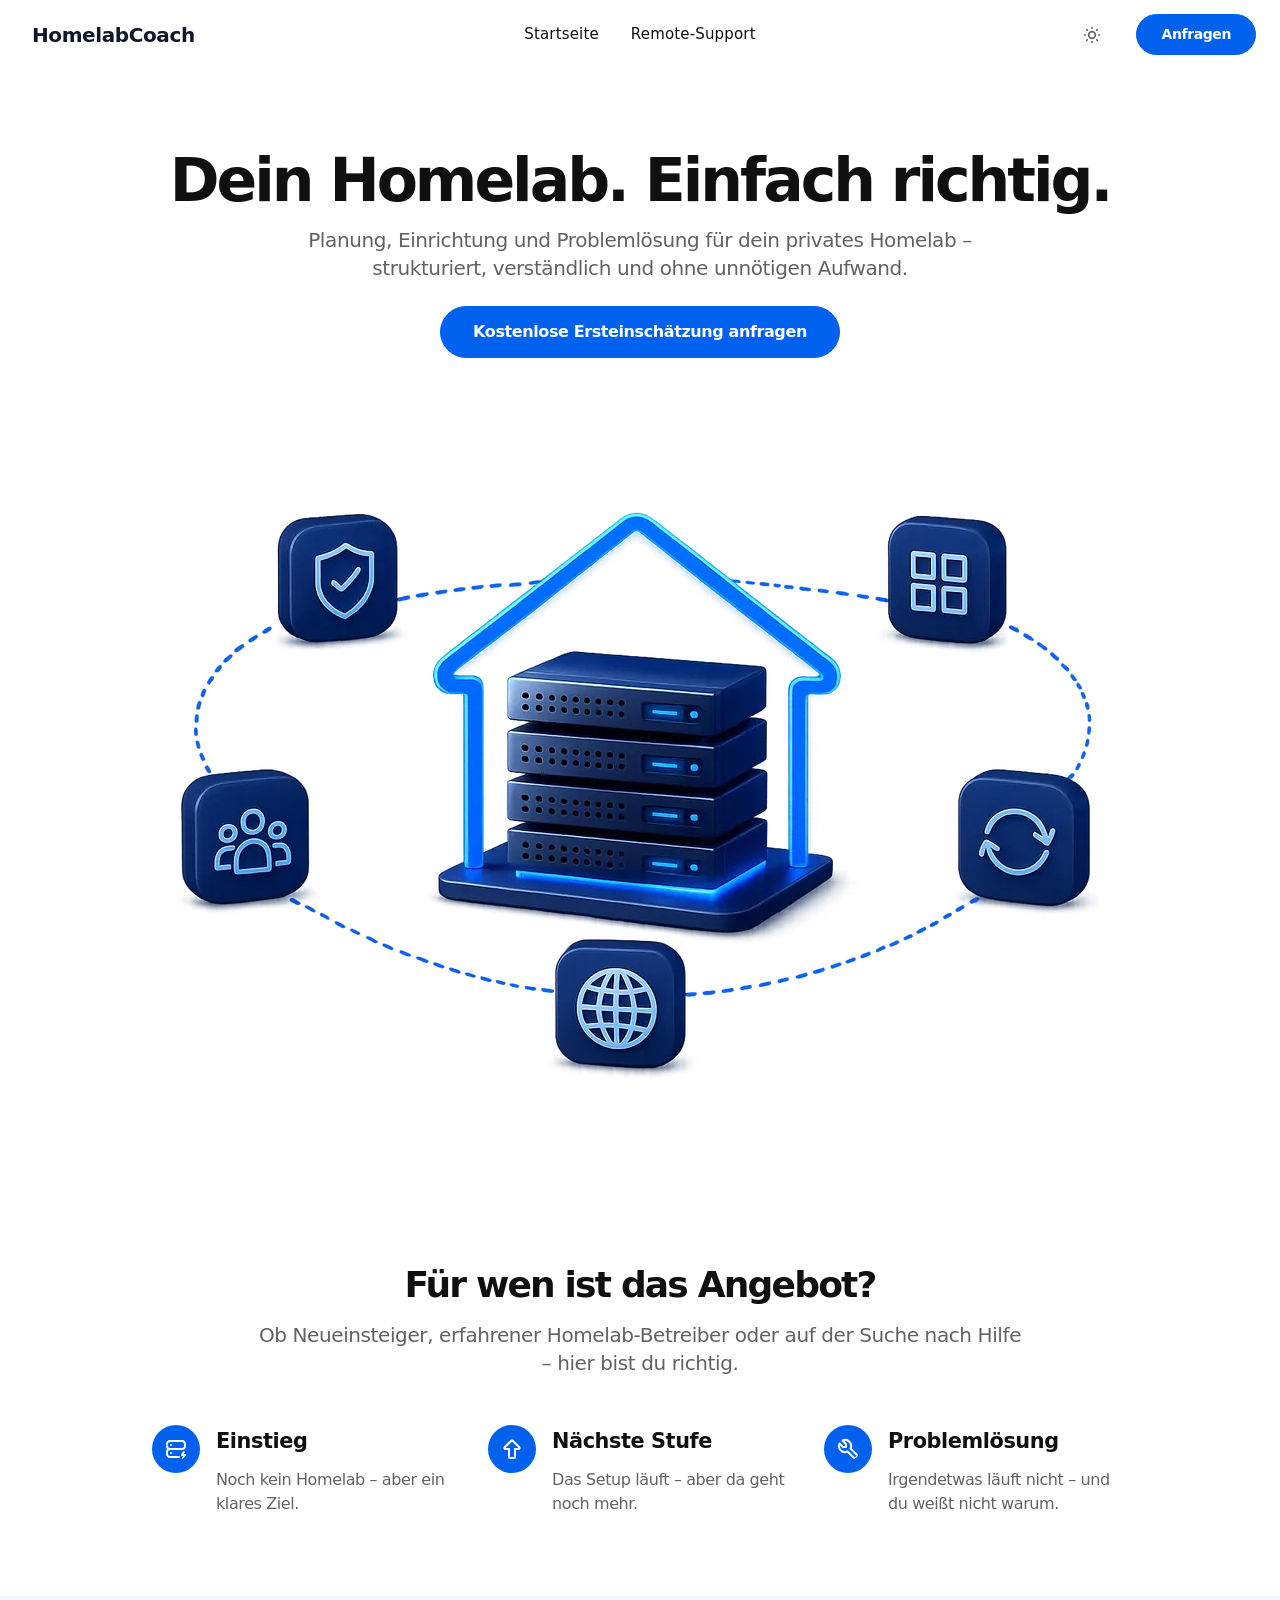
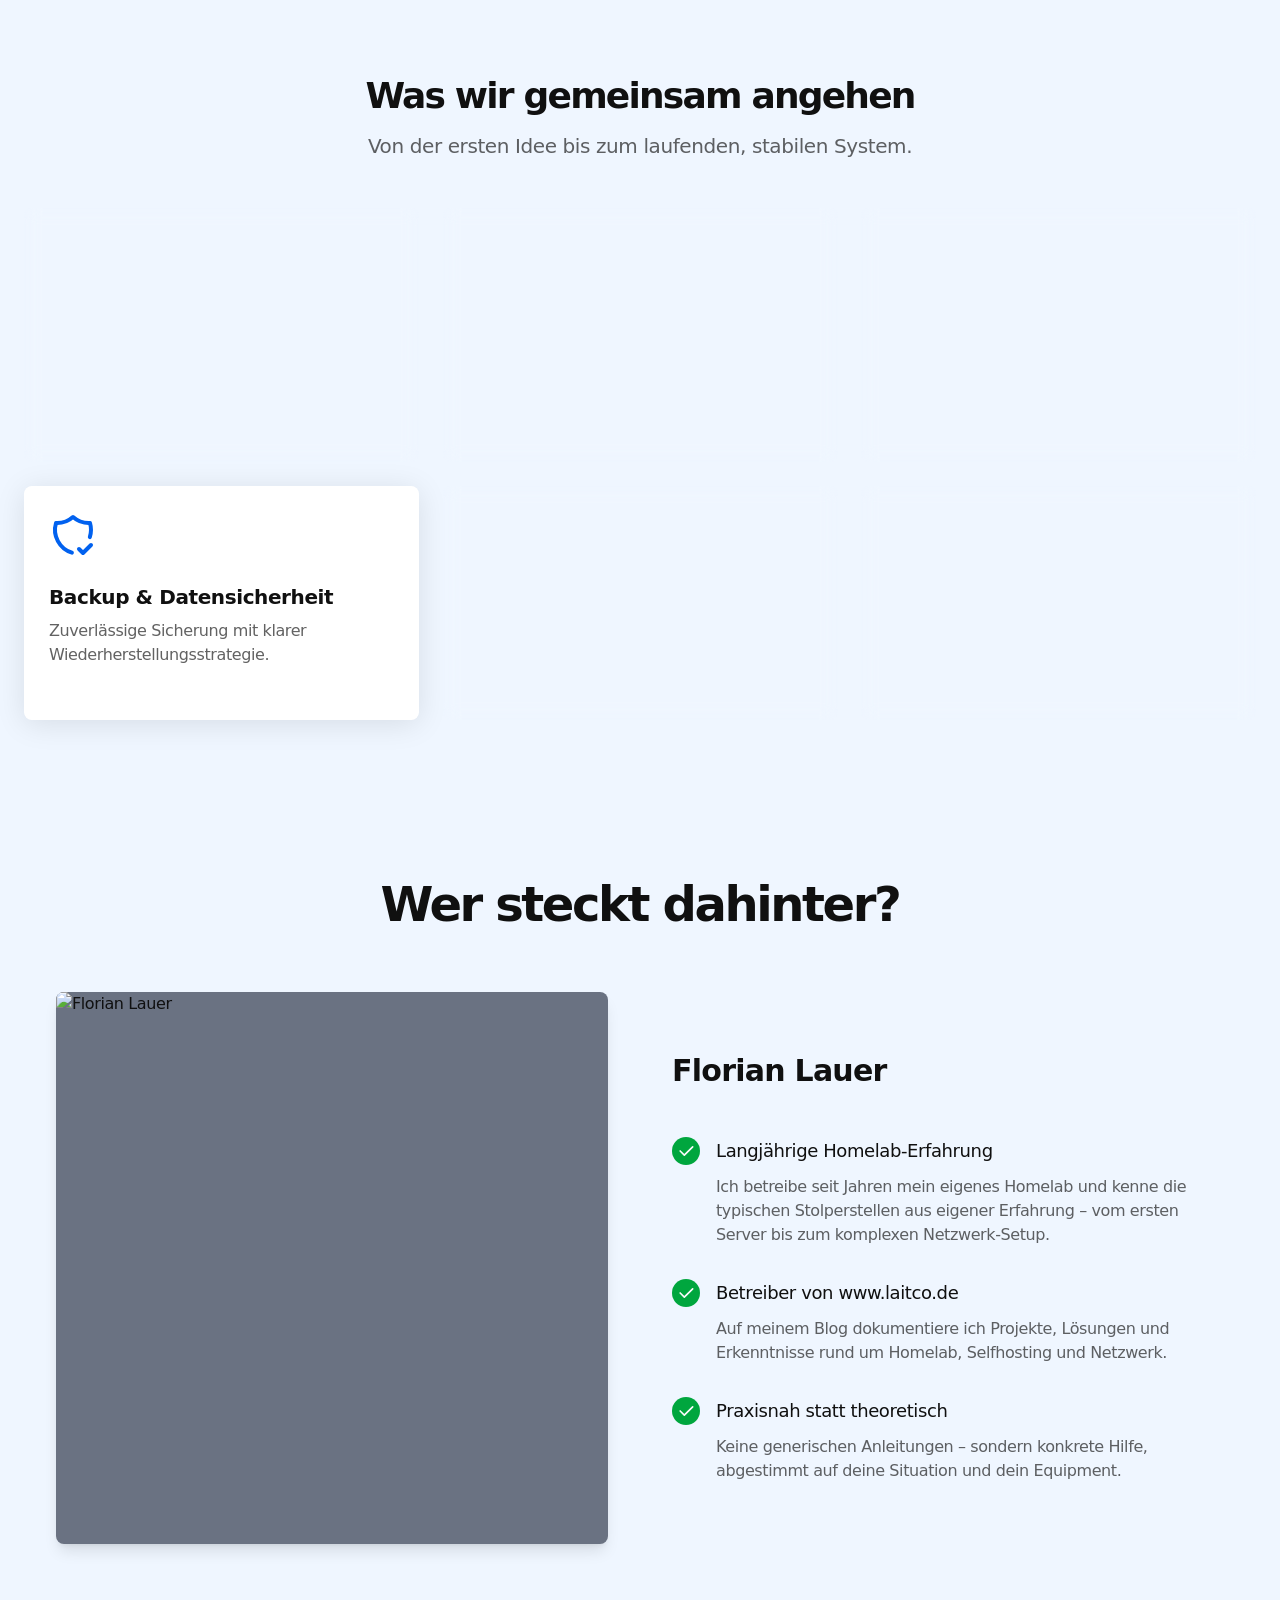
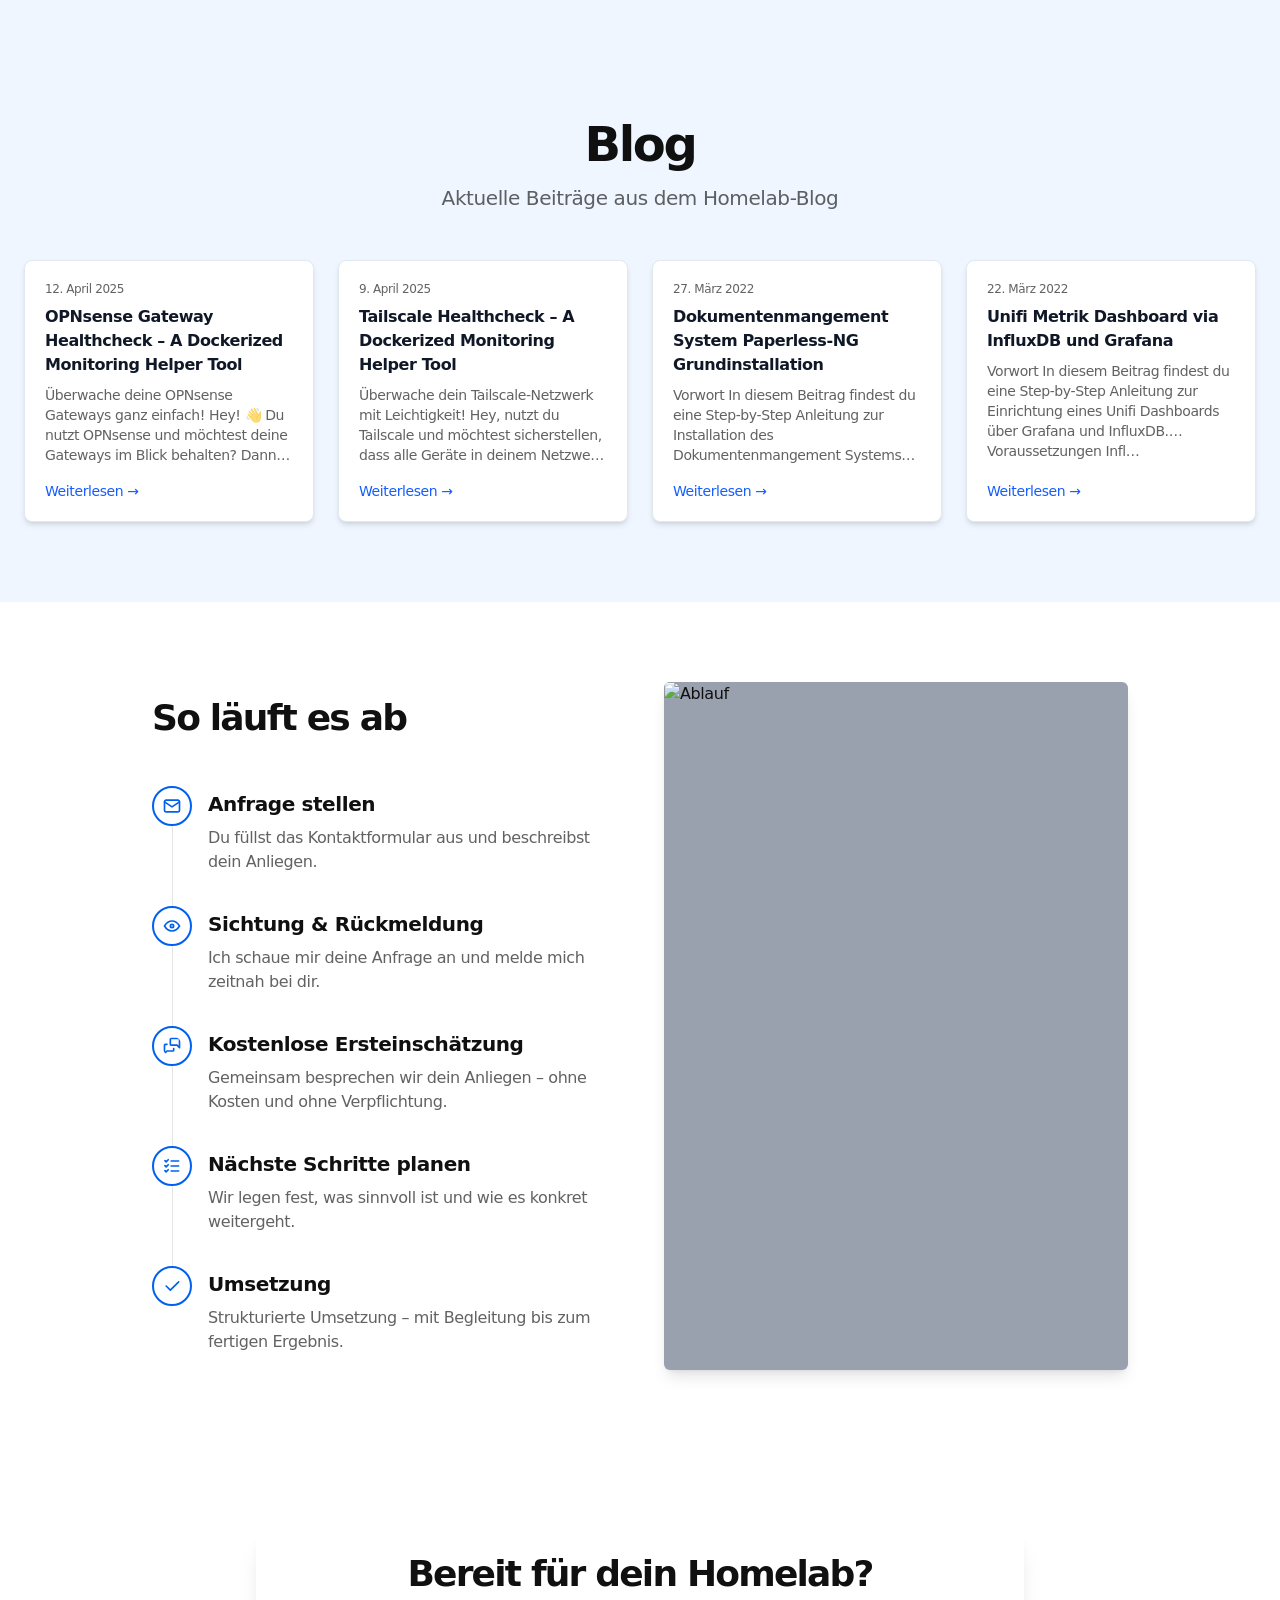
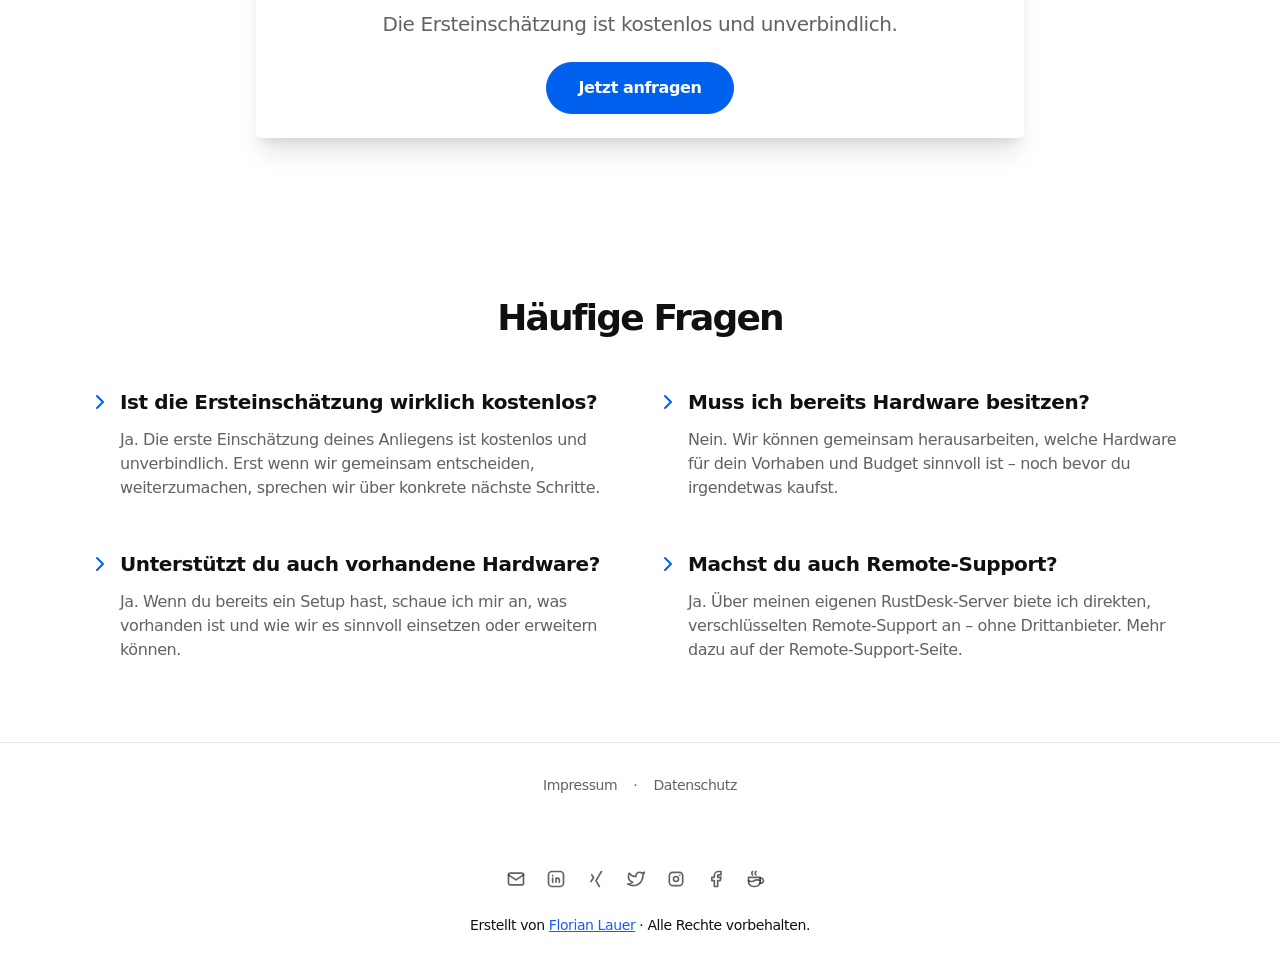
==== commit 9359b444: "Preview build 2026-06-27 13:37" ====
--- a/index.html
+++ b/index.html
@@ -1 +1 @@
-<!DOCTYPE html><html class="2xl:text-[20px]" dir="ltr" lang="de"><head><meta charset="UTF-8"><meta content="width=device-width,initial-scale=1" name="viewport"><link href="/sitemap-index.xml" rel="sitemap"><link href="/_astro/favicon.CGiRCjPI.ico" rel="shortcut icon"><link href="/_astro/favicon.vp_fBu0c.svg" rel="icon" type="image/svg+xml"><link href="/_astro/favicon.vp_fBu0c.svg" rel="mask-icon" color="#8D46E7"><link href="/_astro/apple-touch-icon.DHIlG7dp.png" rel="apple-touch-icon" sizes="180x180"><style>:root{--cc-font-family:'Inter Variable',sans-serif;--cc-modal-border-radius:1rem;--cc-btn-border-radius:9999px;--cc-bg:#ffffff;--cc-primary-color:#111827;--cc-secondary-color:#6b7280;--cc-btn-primary-bg:rgb(1 97 239);--cc-btn-primary-color:#ffffff;--cc-btn-primary-border-color:rgb(1 97 239);--cc-btn-primary-hover-bg:rgb(1 78 190);--cc-btn-primary-hover-color:#ffffff;--cc-btn-primary-hover-border-color:rgb(1 78 190);--cc-separator-border-color:#e5e7eb;--cc-footer-bg:#f9fafb;--cc-footer-border-color:#e5e7eb}#cc-main.cc--darkmode{--cc-bg:rgb(15 23 42);--cc-primary-color:rgb(229 236 246);--cc-secondary-color:rgb(148 163 184);--cc-btn-primary-bg:rgb(1 97 239);--cc-btn-primary-color:#ffffff;--cc-btn-primary-border-color:rgb(1 97 239);--cc-btn-primary-hover-bg:rgb(1 78 190);--cc-btn-primary-hover-color:#ffffff;--cc-btn-primary-hover-border-color:rgb(1 78 190);--cc-separator-border-color:rgb(255 255 255 / 8%);--cc-footer-bg:rgb(9 15 29);--cc-footer-border-color:rgb(255 255 255 / 8%);--cc-footer-color:rgb(148 163 184)}#cc-main .cm{box-shadow:0 4px 32px rgb(0 0 0 / 20%);border:1px solid var(--cc-separator-border-color)}#cc-main .cm__title{font-weight:600;font-size:1rem}#cc-main .cm__desc{font-size:.875rem;line-height:1.6}#cc-main .cm__btn{font-weight:500;font-size:.875rem}:root{--aw-font-sans:'Inter Variable';--aw-font-serif:'Inter Variable';--aw-font-heading:'Inter Variable';--aw-color-primary:rgb(1 97 239);--aw-color-secondary:rgb(1 84 207);--aw-color-accent:rgb(109 40 217);--aw-color-text-heading:rgb(0 0 0);--aw-color-text-default:rgb(16 16 16);--aw-color-text-muted:rgb(16 16 16 / 66%);--aw-color-bg-page:rgb(255 255 255);--aw-color-bg-page-dark:rgb(3 6 32)}.dark{--aw-font-sans:'Inter Variable';--aw-font-serif:'Inter Variable';--aw-font-heading:'Inter Variable';--aw-color-primary:rgb(1 97 239);--aw-color-secondary:rgb(1 84 207);--aw-color-accent:rgb(109 40 217);--aw-color-text-heading:rgb(247, 248, 248);--aw-color-text-default:rgb(229 236 246);--aw-color-text-muted:rgb(229 236 246 / 66%);--aw-color-bg-page:rgb(3 6 32)}</style><script>!function(){const e="system";function t(e){"dark"===e?document.documentElement.classList.add("dark"):document.documentElement.classList.remove("dark");const t=document.querySelectorAll("[data-aw-toggle-color-scheme] > input");t&&t.length&&t.forEach(t=>{t.checked="dark"!==e})}e&&e.endsWith(":only")||(localStorage.theme,0)?t(e.replace(":only","")):"dark"===localStorage.theme||!("theme"in localStorage)&&window.matchMedia("(prefers-color-scheme: dark)").matches?t("dark"):t("light")}()</script><title>HomelabCoach – Homelab-Beratung für Privatpersonen</title><link href="https://www.homelabcoach.de" rel="canonical"><meta content="Planung, Einrichtung und Problemlösung für dein privates Homelab – strukturiert, verständlich und ohne unnötigen Aufwand. Proxmox, NAS, VPN, Home Assistant, Netzwerk und mehr." name="description"><meta content="index, follow" name="robots"><meta content="HomelabCoach – Homelab-Beratung für Privatpersonen" property="og:title"><meta content="website" property="og:type"><meta content="https://www.homelabcoach.de/_astro/default.CZ816Hke_Z20CwEO.jpg" property="og:image"><meta content="https://www.homelabcoach.de" property="og:url"><meta content="Planung, Einrichtung und Problemlösung für dein privates Homelab – strukturiert, verständlich und ohne unnötigen Aufwand. Proxmox, NAS, VPN, Home Assistant, Netzwerk und mehr." property="og:description"><meta content="de" property="og:locale"><meta content="HomelabCoach" property="og:site_name"><meta content="https://www.homelabcoach.de/_astro/default.CZ816Hke_Z20CwEO.jpg" property="og:image:url"><meta content="1200" property="og:image:width"><meta content="626" property="og:image:height"><meta content="HomelabCoach – Homelab-Beratung für Privatpersonen" property="og:image:alt"><meta content="summary_large_image" name="twitter:card"><meta content="@LauerFlorian" name="twitter:site"><meta content="@LauerFlorian" name="twitter:creator"><script data-id id="ga-init">if(document.getElementById("ga-init").dataset.id){var d=document.getElementById("ga-init").dataset.id;window.dataLayer=window.dataLayer||[],window.gtag=function(){dataLayer.push(arguments)},window.gtag("js",new Date),window.gtag("config",d)}</script><link href="https://images.unsplash.com" rel="preconnect"><script type="text/plain" src="https://cloud.umami.is/script.js" data-category="analytics" data-website-id="YOUR_WEBSITE_ID" defer="defer"></script><meta content="true" name="astro-view-transitions-enabled"><meta content="swap" name="astro-view-transitions-fallback"><script type="module" src="/_astro/ClientRouter.astro_astro_type_script_index_0_lang.CAqDO0tx.js"></script><link href="/_astro/Layout.DCi9Wy-g.css" rel="stylesheet"><script type="module" src="/_astro/page.JYoqAuaC.js"></script></head><body class="antialiased bg-page text-default tracking-tight"><script type="module">function t(){const t=document.getElementById("cc-main");if(!t)return;const e=document.documentElement.classList.contains("dark");t.classList.toggle("cc--darkmode",e)}const c=new MutationObserver(t);c.observe(document.documentElement,{attributes:!0,attributeFilter:["class"]}),document.addEventListener("DOMContentLoaded",t)</script><header class="mx-auto w-full border-b border-gray-50/0 ease-in-out flex-none sticky top-0 transition-[opacity] z-40" data-aw-sticky-header="true" id="header"><div class="inset-0 absolute"></div><div class="relative mx-auto md:px-6 text-default max-w-7xl md:grid md:grid-cols-3 md:items-center px-3 py-3 w-full"><div class="flex justify-between"><a class="flex items-center" href="/"><span class="font-bold dark:text-white text-2xl md:text-xl ml-2 rtl:ml-0 rtl:mr-2 self-center text-gray-900 whitespace-nowrap">HomelabCoach</span></a><div class="flex items-center md:hidden"><button aria-label="Toggle Menu" class="flex flex-col items-center cursor-pointer group h-12 justify-center rounded w-12" type="button" data-aw-toggle-menu><span class="sr-only">Toggle Menu</span> <span class="transition bg-black dark:bg-white duration-200 ease h-0.5 my-1 opacity-80 rounded-full transform w-6 group-[.expanded]:rotate-45 group-[.expanded]:translate-y-2.5" aria-hidden="true"></span> <span class="transition bg-black dark:bg-white duration-200 ease h-0.5 my-1 opacity-80 rounded-full transform w-6 group-[.expanded]:opacity-0" aria-hidden="true"></span> <span class="transition bg-black dark:bg-white duration-200 ease h-0.5 my-1 opacity-80 rounded-full transform w-6 group-[.expanded]:-rotate-45 group-[.expanded]:-translate-y-2.5" aria-hidden="true"></span></button></div></div><nav aria-label="Main navigation" class="items-center md:w-auto w-full hidden md:flex md:justify-self-center md:mx-5 md:overflow-visible overflow-x-hidden overflow-y-auto text-default"><ul class="flex flex-col md:flex-row font-medium md:justify-center md:self-center md:text-[0.9375rem] md:w-auto text-xl tracking-[0.01rem] w-full"><li class><a class="flex items-center dark:hover:text-white hover:text-link px-4 py-3 whitespace-nowrap aw-link-active" href="/">Startseite</a></li><li class><a class="flex items-center dark:hover:text-white hover:text-link px-4 py-3 whitespace-nowrap" href="/remotesupport">Remote-Support</a></li></ul></nav><div class="items-center md:w-auto w-full hidden md:flex bottom-0 fixed justify-end left-0 md:justify-self-end md:mb-0 md:p-0 md:self-center md:static p-3 rtl:left-auto rtl:right-0"><div class="flex items-center justify-between md:w-auto w-full"><div class="flex"><button aria-label="Toggle between Dark and Light mode" class="text-muted text-sm dark:focus:ring-gray-700 dark:hover:bg-gray-700 dark:text-gray-400 focus:outline-none focus:ring-4 focus:ring-gray-200 hover:bg-gray-100 inline-flex items-center p-2.5 rounded-lg" type="button" data-aw-toggle-color-scheme><svg class="md:h-5 h-6 md:inline-block md:w-5 w-6" data-icon="tabler:sun" height="1em" width="1em"><symbol id="ai:tabler:sun" viewBox="0 0 24 24"><path d="M8 12a4 4 0 1 0 8 0a4 4 0 1 0-8 0m-5 0h1m8-9v1m8 8h1m-9 8v1M5.6 5.6l.7.7m12.1-.7l-.7.7m0 11.4l.7.7m-12.1-.7l-.7.7" fill="none" stroke="currentColor" stroke-linecap="round" stroke-linejoin="round" stroke-width="2"/></symbol><use href="#ai:tabler:sun"></use></svg></button></div><span class="ml-4 rtl:ml-0 rtl:mr-4"><a class="font-semibold btn-secondary md:px-6 ml-2 px-5.5 py-2.5 shadow-none text-sm w-auto" href="/form">Anfrage stellen</a></span></div></div></div></header><main><section class="relative not-prose md:-mt-[76px]"><div class="inset-0 absolute pointer-events-none" aria-hidden="true"></div><div class="relative mx-auto px-4 max-w-7xl sm:px-6"><div class="pointer-events-none md:pt-[76px] pt-0"></div><div class="py-12 md:py-20"><div class="mx-auto max-w-5xl md:pb-16 pb-10 text-center"><h1 class="intersect-once motion-safe:md:intersect:animate-fade motion-safe:md:opacity-0 intersect-quarter dark:text-gray-200 font-bold font-heading leading-tighter mb-4 md:text-6xl text-5xl tracking-tighter">Dein Homelab. Einfach richtig.</h1><div class="mx-auto max-w-3xl"><p class="text-muted text-xl dark:text-slate-300 intersect-once intersect-quarter mb-6 motion-safe:md:intersect:animate-fade motion-safe:md:opacity-0">Planung, Einrichtung und Problemlösung für dein privates Homelab – strukturiert, verständlich und ohne unnötigen Aufwand.</p><div class="flex flex-col intersect-once intersect-quarter motion-safe:md:intersect:animate-fade motion-safe:md:opacity-0 flex-nowrap gap-4 m-auto max-w-xs sm:flex-row sm:justify-center sm:max-w-md"><div class="flex w-full sm:w-auto"><a class="btn-primary sm:mb-0 w-full" href="/form">Kostenlose Ersteinschätzung anfragen</a></div></div></div></div><div class="intersect-once motion-safe:md:intersect:animate-fade motion-safe:md:opacity-0 intersect-quarter intersect-no-queue"><div class="relative m-auto max-w-5xl"><img alt="HomelabCoach Hero" class="mx-auto w-full rounded-md" decoding="async" height="576" loading="eager" sizes="(max-width: 767px) 400px, (max-width: 1023px) 768px, (max-width: 2039px) 1024px, 2040px" src="https://placehold.co/1200x628/e2e8f0/94a3b8?text=Homelab" srcset="https://placehold.co/1200x628/e2e8f0/94a3b8?text=Homelab 400w, https://placehold.co/1200x628/e2e8f0/94a3b8?text=Homelab 768w, https://placehold.co/1200x628/e2e8f0/94a3b8?text=Homelab 1024w, https://placehold.co/1200x628/e2e8f0/94a3b8?text=Homelab 2040w" style="object-fit:cover;object-position:center;max-width:1024px;max-height:576px;aspect-ratio:1.7777777777777777;width:100%" width="1024" fetchpriority="high"></div></div></div></div></section><section class="relative not-prose scroll-mt-[72px]" id="fuer-wen"><div class="inset-0 absolute pointer-events-none -z-[1]" aria-hidden="true"><div class="inset-0 absolute"></div></div><div class="intersect-once motion-safe:md:intersect:animate-fade motion-safe:md:opacity-0 intersect-quarter intersect-no-queue relative mx-auto px-4 lg:py-20 md:px-6 md:py-16 py-12 text-default max-w-5xl"><div class="text-center md:mx-auto md:mb-12 mb-8 max-w-3xl"><h2 class="font-bold font-heading leading-tighter tracking-tighter text-heading md:text-4xl text-3xl">Für wen ist das Angebot?</h2><p class="text-muted text-xl mt-4">Ob Neueinsteiger, erfahrener Homelab-Betreiber oder auf der Suche nach Hilfe – hier bist du richtig.</p></div><div class="mx-auto gap-8 grid md:gap-y-12 sm:grid-cols-2 lg:grid-cols-3"><div class="intersect-once motion-safe:md:intersect:animate-fade motion-safe:md:opacity-0"><div class="flex flex-row max-w-md"><div class="flex justify-center"><svg class="rtl:mr-0 rtl:mr-0 mr-2 rtl:ml-2 h-7 rounded-full w-7 bg-primary md:h-12 md:p-3 md:w-12 mr-4 p-2 rtl:ml-4 text-white" data-icon="tabler:server-bolt" height="1em" width="1em"><symbol id="ai:tabler:server-bolt" viewBox="0 0 24 24"><path d="M3 7a3 3 0 0 1 3-3h12a3 3 0 0 1 3 3v2a3 3 0 0 1-3 3H6a3 3 0 0 1-3-3m12 11H6a3 3 0 0 1-3-3v-2a3 3 0 0 1 3-3h12M7 8v.01M7 16v.01M20 15l-2 3h3l-2 3" fill="none" stroke="currentColor" stroke-linecap="round" stroke-linejoin="round" stroke-width="2"/></symbol><use href="#ai:tabler:server-bolt"></use></svg></div><div class="mt-0.5"><h3 class="font-bold text-xl md:text-[1.3rem]">Einstieg</h3><p class="text-muted mt-3">Noch kein Homelab – aber ein klares Ziel.</p></div></div></div><div class="intersect-once motion-safe:md:intersect:animate-fade motion-safe:md:opacity-0"><div class="flex flex-row max-w-md"><div class="flex justify-center"><svg class="rtl:mr-0 rtl:mr-0 mr-2 rtl:ml-2 h-7 rounded-full w-7 bg-primary md:h-12 md:p-3 md:w-12 mr-4 p-2 rtl:ml-4 text-white" data-icon="tabler:arrow-big-up" height="1em" width="1em"><symbol id="ai:tabler:arrow-big-up" viewBox="0 0 24 24"><path d="M9 20v-8H5.414a1 1 0 0 1-.707-1.707l6.586-6.586a1 1 0 0 1 1.414 0l6.586 6.586A1 1 0 0 1 18.586 12H15v8a1 1 0 0 1-1 1h-4a1 1 0 0 1-1-1" fill="none" stroke="currentColor" stroke-linecap="round" stroke-linejoin="round" stroke-width="2"/></symbol><use href="#ai:tabler:arrow-big-up"></use></svg></div><div class="mt-0.5"><h3 class="font-bold text-xl md:text-[1.3rem]">Nächste Stufe</h3><p class="text-muted mt-3">Das Setup läuft – aber da geht noch mehr.</p></div></div></div><div class="intersect-once motion-safe:md:intersect:animate-fade motion-safe:md:opacity-0"><div class="flex flex-row max-w-md"><div class="flex justify-center"><svg class="rtl:mr-0 rtl:mr-0 mr-2 rtl:ml-2 h-7 rounded-full w-7 bg-primary md:h-12 md:p-3 md:w-12 mr-4 p-2 rtl:ml-4 text-white" data-icon="tabler:tool" height="1em" width="1em"><symbol id="ai:tabler:tool" viewBox="0 0 24 24"><path d="M7 10h3V7L6.5 3.5a6 6 0 0 1 8 8l6 6a2 2 0 0 1-3 3l-6-6a6 6 0 0 1-8-8z" fill="none" stroke="currentColor" stroke-linecap="round" stroke-linejoin="round" stroke-width="2"/></symbol><use href="#ai:tabler:tool"></use></svg></div><div class="mt-0.5"><h3 class="font-bold text-xl md:text-[1.3rem]">Problemlösung</h3><p class="text-muted mt-3">Irgendetwas läuft nicht – und du weißt nicht warum.</p></div></div></div></div></div></section><section class="relative not-prose scroll-mt-[72px]" id="leistungen"><div class="inset-0 absolute pointer-events-none -z-[1]" aria-hidden="true"><div class="inset-0 absolute bg-blue-50 dark:bg-transparent"></div></div><div class="intersect-once motion-safe:md:intersect:animate-fade motion-safe:md:opacity-0 intersect-quarter intersect-no-queue relative mx-auto px-4 lg:py-20 md:px-6 md:py-16 py-12 text-default max-w-7xl"><div class="text-center md:mx-auto md:mb-12 mb-8 max-w-3xl"><h2 class="font-bold font-heading leading-tighter tracking-tighter text-heading md:text-4xl text-3xl">Was wir gemeinsam angehen</h2><p class="text-muted text-xl mt-4">Von der ersten Idee bis zum laufenden, stabilen System.</p></div><div class="grid sm:grid-cols-2 lg:grid-cols-3 gap-4 gap-x-12 md:gap-6"><div class="flex flex-col bg-white border dark:bg-slate-900 rounded-lg backdrop-blur border-[#ffffff29] dark:shadow-[0_4px_30px_rgba(0,0,0,0.1)] intersect-no-queue intersect-once intersect-quarter motion-safe:md:intersect:animate-fade motion-safe:md:opacity-0 p-6 relative shadow-[0_4px_30px_rgba(0,0,0,0.1)]"><svg class="text-primary h-12 mb-6 w-12" data-icon="tabler:layout-dashboard" height="1em" width="1em"><symbol id="ai:tabler:layout-dashboard" viewBox="0 0 24 24"><path d="M5 4h4a1 1 0 0 1 1 1v6a1 1 0 0 1-1 1H5a1 1 0 0 1-1-1V5a1 1 0 0 1 1-1m0 12h4a1 1 0 0 1 1 1v2a1 1 0 0 1-1 1H5a1 1 0 0 1-1-1v-2a1 1 0 0 1 1-1m10-4h4a1 1 0 0 1 1 1v6a1 1 0 0 1-1 1h-4a1 1 0 0 1-1-1v-6a1 1 0 0 1 1-1m0-8h4a1 1 0 0 1 1 1v2a1 1 0 0 1-1 1h-4a1 1 0 0 1-1-1V5a1 1 0 0 1 1-1" fill="none" stroke="currentColor" stroke-linecap="round" stroke-linejoin="round" stroke-width="2"/></symbol><use href="#ai:tabler:layout-dashboard"></use></svg><div class="font-bold text-xl">Ein Homelab, das zum Ziel passt</div><p class="text-muted mt-2">Strukturierte Planung – von der Idee bis zum laufenden System.</p></div><div class="flex flex-col bg-white border dark:bg-slate-900 rounded-lg backdrop-blur border-[#ffffff29] dark:shadow-[0_4px_30px_rgba(0,0,0,0.1)] intersect-no-queue intersect-once intersect-quarter motion-safe:md:intersect:animate-fade motion-safe:md:opacity-0 p-6 relative shadow-[0_4px_30px_rgba(0,0,0,0.1)]"><svg class="text-primary h-12 mb-6 w-12" data-icon="tabler:coin-euro" height="1em" width="1em"><symbol id="ai:tabler:coin-euro" viewBox="0 0 24 24"><g fill="none" stroke="currentColor" stroke-linecap="round" stroke-linejoin="round" stroke-width="2"><path d="M3 12a9 9 0 1 0 18 0a9 9 0 1 0-18 0"/><path d="M14.401 8c-.669-.628-1.5-1-2.401-1c-2.21 0-4 2.239-4 5s1.79 5 4 5c.9 0 1.731-.372 2.4-1M7 10.5h4m-4 3h4"/></g></symbol><use href="#ai:tabler:coin-euro"></use></svg><div class="font-bold text-xl">Hardware passend zum Budget</div><p class="text-muted mt-2">Keine überdimensionierten Anschaffungen, kein spätes Nachrüsten.</p></div><div class="flex flex-col bg-white border dark:bg-slate-900 rounded-lg backdrop-blur border-[#ffffff29] dark:shadow-[0_4px_30px_rgba(0,0,0,0.1)] intersect-no-queue intersect-once intersect-quarter motion-safe:md:intersect:animate-fade motion-safe:md:opacity-0 p-6 relative shadow-[0_4px_30px_rgba(0,0,0,0.1)]"><svg class="text-primary h-12 mb-6 w-12" data-icon="tabler:lock" height="1em" width="1em"><symbol id="ai:tabler:lock" viewBox="0 0 24 24"><g fill="none" stroke="currentColor" stroke-linecap="round" stroke-linejoin="round" stroke-width="2"><path d="M5 13a2 2 0 0 1 2-2h10a2 2 0 0 1 2 2v6a2 2 0 0 1-2 2H7a2 2 0 0 1-2-2z"/><path d="M11 16a1 1 0 1 0 2 0a1 1 0 0 0-2 0m-3-5V7a4 4 0 1 1 8 0v4"/></g></symbol><use href="#ai:tabler:lock"></use></svg><div class="font-bold text-xl">Daten, Cloud &amp; Selfhosting</div><p class="text-muted mt-2">Eigene Cloud und Datenspeicherung – unabhängig von externen Anbietern. Dienste selbst betreiben, sauber eingerichtet und wartbar.</p></div><div class="flex flex-col bg-white border dark:bg-slate-900 rounded-lg backdrop-blur border-[#ffffff29] dark:shadow-[0_4px_30px_rgba(0,0,0,0.1)] intersect-no-queue intersect-once intersect-quarter motion-safe:md:intersect:animate-fade motion-safe:md:opacity-0 p-6 relative shadow-[0_4px_30px_rgba(0,0,0,0.1)]"><svg class="text-primary h-12 mb-6 w-12" data-icon="tabler:shield-check" height="1em" width="1em"><symbol id="ai:tabler:shield-check" viewBox="0 0 24 24"><path d="M11.46 20.846A12 12 0 0 1 3.5 6A12 12 0 0 0 12 3a12 12 0 0 0 8.5 3a12 12 0 0 1-.09 7.06M15 19l2 2l4-4" fill="none" stroke="currentColor" stroke-linecap="round" stroke-linejoin="round" stroke-width="2"/></symbol><use href="#ai:tabler:shield-check"></use></svg><div class="font-bold text-xl">Backup &amp; Datensicherheit</div><p class="text-muted mt-2">Zuverlässige Sicherung mit klarer Wiederherstellungsstrategie.</p></div><div class="flex flex-col bg-white border dark:bg-slate-900 rounded-lg backdrop-blur border-[#ffffff29] dark:shadow-[0_4px_30px_rgba(0,0,0,0.1)] intersect-no-queue intersect-once intersect-quarter motion-safe:md:intersect:animate-fade motion-safe:md:opacity-0 p-6 relative shadow-[0_4px_30px_rgba(0,0,0,0.1)]"><svg class="text-primary h-12 mb-6 w-12" data-icon="tabler:network" height="1em" width="1em"><symbol id="ai:tabler:network" viewBox="0 0 24 24"><g fill="none" stroke="currentColor" stroke-linecap="round" stroke-linejoin="round" stroke-width="2"><path d="M6 9a6 6 0 1 0 12 0A6 6 0 0 0 6 9"/><path d="M12 3q2 .5 2 6c0 5.5-.667 5.667-2 6m0-12q-2 .5-2 6c0 5.5.667 5.667 2 6M6 9h12M3 20h7m4 0h7m-11 0a2 2 0 1 0 4 0a2 2 0 0 0-4 0m2-5v3"/></g></symbol><use href="#ai:tabler:network"></use></svg><div class="font-bold text-xl">Netzwerk, WLAN &amp; Fernzugriff</div><p class="text-muted mt-2">Stabile Verbindungen und kontrollierter, sicherer Zugriff von überall.</p></div><div class="flex flex-col bg-white border dark:bg-slate-900 rounded-lg backdrop-blur border-[#ffffff29] dark:shadow-[0_4px_30px_rgba(0,0,0,0.1)] intersect-no-queue intersect-once intersect-quarter motion-safe:md:intersect:animate-fade motion-safe:md:opacity-0 p-6 relative shadow-[0_4px_30px_rgba(0,0,0,0.1)]"><svg class="text-primary h-12 mb-6 w-12" data-icon="tabler:tool" height="1em" width="1em" viewBox="0 0 24 24"><use href="#ai:tabler:tool"></use></svg><div class="font-bold text-xl">Probleme beheben, System stabilisieren</div><p class="text-muted mt-2">Ursache finden, beheben – dauerhaft statt vorübergehend.</p></div></div></div></section><section class="relative not-prose scroll-mt-[72px]" id="ueber-mich"><div class="inset-0 absolute pointer-events-none -z-[1]" aria-hidden="true"><div class="inset-0 absolute bg-blue-50 dark:bg-transparent"></div></div><div class="intersect-once motion-safe:md:intersect:animate-fade motion-safe:md:opacity-0 intersect-quarter intersect-no-queue relative mx-auto px-4 lg:py-20 md:px-6 md:py-16 py-12 text-default max-w-7xl"><div class="text-center md:mx-auto md:mb-12 mb-8 lg:max-w-2xl max-w-xl sm:mx-auto"><h2 class="font-bold font-heading leading-tighter tracking-tighter text-heading mb-4 text-4xl md:text-5xl">Wer steckt dahinter?</h2></div><div class="mx-auto max-w-7xl md:px-8 p-4"><div class="md:flex md:flex-row-reverse md:gap-16"><div class="md:basis-1/2 self-center"><div class="mb-12 dark:text-slate-400 text-lg"><h3 class="font-bold dark:text-white text-2xl mb-2 sm:text-3xl tracking-tight">Florian Lauer</h3></div><div class="mx-auto gap-8 grid gap-y-4 md:gap-y-8"><div class="intersect-once motion-safe:md:intersect:animate-fade motion-safe:md:opacity-0"><div class="flex flex-row max-w-none"><div class="flex justify-center"><svg class="flex items-center justify-center bg-green-600 dark:bg-green-700 h-7 mr-2 p-1 rounded-full rtl:ml-2 rtl:mr-0 text-gray-50 w-7" data-icon="tabler:check" height="1em" width="1em" viewBox="0 0 24 24"><use href="#ai:tabler:check"></use></svg></div><div class="mt-0.5"><h3 class="dark:text-white ml-2 rtl:ml-0 rtl:mr-2 font-medium leading-6 text-lg">Langjährige Homelab-Erfahrung</h3><p class="text-muted dark:text-slate-400 ml-2 mt-3 rtl:ml-0 rtl:mr-2">Ich betreibe seit Jahren mein eigenes Homelab und kenne die typischen Stolperstellen aus eigener Erfahrung – vom ersten Server bis zum komplexen Netzwerk-Setup.</p></div></div></div><div class="intersect-once motion-safe:md:intersect:animate-fade motion-safe:md:opacity-0"><div class="flex flex-row max-w-none"><div class="flex justify-center"><svg class="flex items-center justify-center bg-green-600 dark:bg-green-700 h-7 mr-2 p-1 rounded-full rtl:ml-2 rtl:mr-0 text-gray-50 w-7" data-icon="tabler:check" height="1em" width="1em" viewBox="0 0 24 24"><use href="#ai:tabler:check"></use></svg></div><div class="mt-0.5"><h3 class="dark:text-white ml-2 rtl:ml-0 rtl:mr-2 font-medium leading-6 text-lg">Betreiber von www.laitco.de</h3><p class="text-muted dark:text-slate-400 ml-2 mt-3 rtl:ml-0 rtl:mr-2">Auf meinem Blog dokumentiere ich Projekte, Lösungen und Erkenntnisse rund um Homelab, Selfhosting und Netzwerk.</p></div></div></div><div class="intersect-once motion-safe:md:intersect:animate-fade motion-safe:md:opacity-0"><div class="flex flex-row max-w-none"><div class="flex justify-center"><svg class="flex items-center justify-center bg-green-600 dark:bg-green-700 h-7 mr-2 p-1 rounded-full rtl:ml-2 rtl:mr-0 text-gray-50 w-7" data-icon="tabler:check" height="1em" width="1em" viewBox="0 0 24 24"><use href="#ai:tabler:check"></use></svg></div><div class="mt-0.5"><h3 class="dark:text-white ml-2 rtl:ml-0 rtl:mr-2 font-medium leading-6 text-lg">Praxisnah statt theoretisch</h3><p class="text-muted dark:text-slate-400 ml-2 mt-3 rtl:ml-0 rtl:mr-2">Keine generischen Anleitungen – sondern konkrete Hilfe, abgestimmt auf deine Situation und dein Equipment.</p></div></div></div></div></div><div class="md:basis-1/2 md:mt-0 mt-10" aria-hidden="true"><div class="relative m-auto max-w-4xl"><img alt="Florian Lauer" class="mx-auto w-full bg-gray-500 rounded-lg shadow-lg" decoding="async" height="500" loading="lazy" sizes="(max-width: 768px) 100vw, 432px" src="https://placehold.co/600x400/e2e8f0/94a3b8?text=Foto" srcset="https://placehold.co/600x400/e2e8f0/94a3b8?text=Foto 400w, https://placehold.co/600x400/e2e8f0/94a3b8?text=Foto 768w" style="object-fit:cover;object-position:center;width:100%;height:auto;aspect-ratio:1" width="500"></div></div></div></div></div></section><section class="relative not-prose"><div class="inset-0 absolute pointer-events-none bg-blue-50 dark:bg-transparent" aria-hidden="true"></div><div class="relative mx-auto px-4 max-w-7xl sm:px-6 md:py-20 py-16"><div class="text-center md:mx-auto md:mb-12 mb-10"><h2 class="font-bold font-heading leading-tighter tracking-tighter mb-4 text-4xl md:text-5xl dark:text-white">Blog</h2><p class="text-muted dark:text-slate-400 text-xl max-w-3xl mx-auto">Aktuelle Beiträge aus dem Homelab-Blog</p></div><div class="grid gap-6 lg:grid-cols-4 md:grid-cols-2"><a class="flex flex-col bg-white border dark:bg-slate-900 rounded-lg border-slate-200 dark:border-slate-700 duration-300 group hover:shadow-lg overflow-hidden shadow-md transition-shadow" href="https://www.laitco.de/posts/OPNsense_Gateway_Healthcheck_A_Dockerized_Monitoring_Helper_Tool/" rel="noopener noreferrer" target="_blank"><div class="flex flex-col flex-1 p-5"><p class="text-muted dark:text-slate-400 mb-2 text-xs">12. April 2025</p><h3 class="dark:text-white mb-2 dark:group-hover:text-blue-400 font-semibold group-hover:text-blue-600 line-clamp-3 text-gray-900 transition-colors">OPNsense Gateway Healthcheck – A Dockerized Monitoring Helper Tool</h3><p class="text-muted dark:text-slate-400 flex-1 line-clamp-4 text-sm">Überwache deine OPNsense Gateways ganz einfach! Hey! 👋 Du nutzt OPNsense und möchtest deine Gateways im Blick behalten? Dann habe ich genau das Richtige für d…</p><span class="font-medium dark:text-blue-400 group-hover:underline mt-4 text-blue-600 text-sm">Weiterlesen →</span></div></a><a class="flex flex-col bg-white border dark:bg-slate-900 rounded-lg border-slate-200 dark:border-slate-700 duration-300 group hover:shadow-lg overflow-hidden shadow-md transition-shadow" href="https://www.laitco.de/posts/Tailscale_Healthcheck_A_Dockerized_Monitoring_Helper_Tool/" rel="noopener noreferrer" target="_blank"><div class="flex flex-col flex-1 p-5"><p class="text-muted dark:text-slate-400 mb-2 text-xs">9. April 2025</p><h3 class="dark:text-white mb-2 dark:group-hover:text-blue-400 font-semibold group-hover:text-blue-600 line-clamp-3 text-gray-900 transition-colors">Tailscale Healthcheck – A Dockerized Monitoring Helper Tool</h3><p class="text-muted dark:text-slate-400 flex-1 line-clamp-4 text-sm">Überwache dein Tailscale-Netzwerk mit Leichtigkeit! Hey, nutzt du Tailscale und möchtest sicherstellen, dass alle Geräte in deinem Netzwerk gesund und erreichb…</p><span class="font-medium dark:text-blue-400 group-hover:underline mt-4 text-blue-600 text-sm">Weiterlesen →</span></div></a><a class="flex flex-col bg-white border dark:bg-slate-900 rounded-lg border-slate-200 dark:border-slate-700 duration-300 group hover:shadow-lg overflow-hidden shadow-md transition-shadow" href="https://www.laitco.de/posts/PaperlessNG_Grundinstallation/" rel="noopener noreferrer" target="_blank"><div class="flex flex-col flex-1 p-5"><p class="text-muted dark:text-slate-400 mb-2 text-xs">27. März 2022</p><h3 class="dark:text-white mb-2 dark:group-hover:text-blue-400 font-semibold group-hover:text-blue-600 line-clamp-3 text-gray-900 transition-colors">Dokumentenmangement System Paperless-NG Grundinstallation</h3><p class="text-muted dark:text-slate-400 flex-1 line-clamp-4 text-sm">Vorwort In diesem Beitrag findest du eine Step-by-Step Anleitung zur Installation des Dokumentenmangement Systems Paperless-NG als Docker Container. Voraussetz…</p><span class="font-medium dark:text-blue-400 group-hover:underline mt-4 text-blue-600 text-sm">Weiterlesen →</span></div></a><a class="flex flex-col bg-white border dark:bg-slate-900 rounded-lg border-slate-200 dark:border-slate-700 duration-300 group hover:shadow-lg overflow-hidden shadow-md transition-shadow" href="https://www.laitco.de/posts/Unifi_Metrics_Grafana/" rel="noopener noreferrer" target="_blank"><div class="flex flex-col flex-1 p-5"><p class="text-muted dark:text-slate-400 mb-2 text-xs">22. März 2022</p><h3 class="dark:text-white mb-2 dark:group-hover:text-blue-400 font-semibold group-hover:text-blue-600 line-clamp-3 text-gray-900 transition-colors">Unifi Metrik Dashboard via InfluxDB und Grafana</h3><p class="text-muted dark:text-slate-400 flex-1 line-clamp-4 text-sm">Vorwort In diesem Beitrag findest du eine Step-by-Step Anleitung zur Einrichtung eines Unifi Dashboards über Grafana und InfluxDB. Voraussetzungen Infl…</p><span class="font-medium dark:text-blue-400 group-hover:underline mt-4 text-blue-600 text-sm">Weiterlesen →</span></div></a></div></div></section><section class="relative not-prose scroll-mt-[72px]" id="ablauf"><div class="inset-0 absolute pointer-events-none -z-[1]" aria-hidden="true"><div class="inset-0 absolute"></div></div><div class="intersect-once motion-safe:md:intersect:animate-fade motion-safe:md:opacity-0 intersect-quarter intersect-no-queue relative mx-auto px-4 lg:py-20 md:px-6 md:py-16 py-12 text-default max-w-5xl"><div class="flex flex-col md:flex-row gap-8 md:gap-12"><div class="md:basis-1/2 md:py-4 md:self-center"><div class="md:mx-auto md:mb-12 mb-8 rtl:text-right text-left"><h2 class="font-bold font-heading leading-tighter tracking-tighter text-heading text-3xl lg:text-4xl">So läuft es ab</h2></div><div class><div class="flex intersect-once intersect-quarter motion-safe:md:intersect:animate-fade motion-safe:md:opacity-0"><div class="flex flex-col items-center mr-4 rtl:ml-4 rtl:mr-0"><div><div class="flex items-center justify-center"><svg class="text-primary border-2 border-primary dark:border-blue-700 dark:text-slate-200 h-10 p-2 rounded-full w-10" data-icon="tabler:mail" height="1em" width="1em" viewBox="0 0 24 24"><use href="#ai:tabler:mail"></use></svg></div></div><div class="bg-black/10 dark:bg-slate-400/50 h-full w-px"></div></div><div class="pt-1 pb-8"><p class="font-bold text-xl">Anfrage stellen</p><p class="text-muted mt-2">Du füllst das Kontaktformular aus und beschreibst dein Anliegen.</p></div></div><div class="flex intersect-once intersect-quarter motion-safe:md:intersect:animate-fade motion-safe:md:opacity-0"><div class="flex flex-col items-center mr-4 rtl:ml-4 rtl:mr-0"><div><div class="flex items-center justify-center"><svg class="text-primary border-2 border-primary dark:border-blue-700 dark:text-slate-200 h-10 p-2 rounded-full w-10" data-icon="tabler:eye" height="1em" width="1em"><symbol id="ai:tabler:eye" viewBox="0 0 24 24"><g fill="none" stroke="currentColor" stroke-linecap="round" stroke-linejoin="round" stroke-width="2"><path d="M10 12a2 2 0 1 0 4 0a2 2 0 0 0-4 0"/><path d="M21 12q-3.6 6-9 6t-9-6q3.6-6 9-6t9 6"/></g></symbol><use href="#ai:tabler:eye"></use></svg></div></div><div class="bg-black/10 dark:bg-slate-400/50 h-full w-px"></div></div><div class="pt-1 pb-8"><p class="font-bold text-xl">Sichtung & Rückmeldung</p><p class="text-muted mt-2">Ich schaue mir deine Anfrage an und melde mich zeitnah bei dir.</p></div></div><div class="flex intersect-once intersect-quarter motion-safe:md:intersect:animate-fade motion-safe:md:opacity-0"><div class="flex flex-col items-center mr-4 rtl:ml-4 rtl:mr-0"><div><div class="flex items-center justify-center"><svg class="text-primary border-2 border-primary dark:border-blue-700 dark:text-slate-200 h-10 p-2 rounded-full w-10" data-icon="tabler:messages" height="1em" width="1em"><symbol id="ai:tabler:messages" viewBox="0 0 24 24"><path d="m21 14l-3-3h-7a1 1 0 0 1-1-1V4a1 1 0 0 1 1-1h9a1 1 0 0 1 1 1zm-7 1v2a1 1 0 0 1-1 1H6l-3 3V11a1 1 0 0 1 1-1h2" fill="none" stroke="currentColor" stroke-linecap="round" stroke-linejoin="round" stroke-width="2"/></symbol><use href="#ai:tabler:messages"></use></svg></div></div><div class="bg-black/10 dark:bg-slate-400/50 h-full w-px"></div></div><div class="pt-1 pb-8"><p class="font-bold text-xl">Kostenlose Ersteinschätzung</p><p class="text-muted mt-2">Gemeinsam besprechen wir dein Anliegen – ohne Kosten und ohne Verpflichtung.</p></div></div><div class="flex intersect-once intersect-quarter motion-safe:md:intersect:animate-fade motion-safe:md:opacity-0"><div class="flex flex-col items-center mr-4 rtl:ml-4 rtl:mr-0"><div><div class="flex items-center justify-center"><svg class="text-primary border-2 border-primary dark:border-blue-700 dark:text-slate-200 h-10 p-2 rounded-full w-10" data-icon="tabler:list-check" height="1em" width="1em"><symbol id="ai:tabler:list-check" viewBox="0 0 24 24"><path d="M3.5 5.5L5 7l2.5-2.5m-4 7L5 13l2.5-2.5m-4 7L5 19l2.5-2.5M11 6h9m-9 6h9m-9 6h9" fill="none" stroke="currentColor" stroke-linecap="round" stroke-linejoin="round" stroke-width="2"/></symbol><use href="#ai:tabler:list-check"></use></svg></div></div><div class="bg-black/10 dark:bg-slate-400/50 h-full w-px"></div></div><div class="pt-1 pb-8"><p class="font-bold text-xl">Nächste Schritte planen</p><p class="text-muted mt-2">Wir legen fest, was sinnvoll ist und wie es konkret weitergeht.</p></div></div><div class="flex intersect-once intersect-quarter motion-safe:md:intersect:animate-fade motion-safe:md:opacity-0"><div class="flex flex-col items-center mr-4 rtl:ml-4 rtl:mr-0"><div><div class="flex items-center justify-center"><svg class="text-primary border-2 border-primary dark:border-blue-700 dark:text-slate-200 h-10 p-2 rounded-full w-10" data-icon="tabler:check" height="1em" width="1em"><symbol id="ai:tabler:check" viewBox="0 0 24 24"><path d="m5 12l5 5L20 7" fill="none" stroke="currentColor" stroke-linecap="round" stroke-linejoin="round" stroke-width="2"/></symbol><use href="#ai:tabler:check"></use></svg></div></div></div><div class="pt-1"><p class="font-bold text-xl">Umsetzung</p><p class="text-muted mt-2">Strukturierte Umsetzung – mit Begleitung bis zum fertigen Ergebnis.</p></div></div></div></div><div class="relative md:basis-1/2"><img alt="Ablauf" class="inset-0 bg-gray-400 dark:bg-slate-700 md:absolute md:h-full object-cover object-top rounded-md shadow-lg w-full" decoding="async" height="768" loading="lazy" sizes="(max-width: 768px) 100vw, 432px" src="https://placehold.co/600x400/e2e8f0/94a3b8?text=Ablauf" srcset="https://placehold.co/600x400/e2e8f0/94a3b8?text=Ablauf 400w, https://placehold.co/600x400/e2e8f0/94a3b8?text=Ablauf 768w" style="object-fit:cover;object-position:center;max-width:100%;max-height:100%" width="432"></div></div></div></section><section class="relative not-prose scroll-mt-[72px]"><div class="inset-0 absolute pointer-events-none -z-[1]" aria-hidden="true"><div class="inset-0 absolute"></div></div><div class="intersect-once motion-safe:md:intersect:animate-fade motion-safe:md:opacity-0 intersect-quarter intersect-no-queue relative mx-auto px-4 lg:py-20 md:px-6 md:py-16 py-12 text-default max-w-6xl"><div class="mx-auto max-w-3xl dark:border dark:border-slate-600 dark:shadow-none p-6 rounded-md shadow-xl text-center"><div class="text-center md:mx-auto mb-0 md:mb-0"><h2 class="font-bold font-heading leading-tighter tracking-tighter text-heading md:text-4xl mb-4 text-4xl">Bereit für dein Homelab?</h2><p class="text-muted dark:text-slate-400 text-xl mt-4">Die Ersteinschätzung ist kostenlos und unverbindlich.</p></div><div class="flex flex-col gap-4 flex-nowrap m-auto max-w-xs sm:flex-row sm:justify-center sm:max-w-md mt-6"><div class="flex w-full sm:w-auto"><a class="btn-primary sm:mb-0 w-full" href="/form">Jetzt anfragen</a></div></div></div></div></section><section class="relative not-prose scroll-mt-[72px]" id="faq"><div class="inset-0 absolute pointer-events-none -z-[1]" aria-hidden="true"><div class="inset-0 absolute"></div></div><div class="intersect-once motion-safe:md:intersect:animate-fade motion-safe:md:opacity-0 intersect-quarter intersect-no-queue relative mx-auto px-4 lg:py-20 md:px-6 md:py-16 py-12 text-default max-w-6xl"><div class="text-center md:mx-auto md:mb-12 mb-8 max-w-3xl"><h2 class="font-bold font-heading leading-tighter tracking-tighter text-heading md:text-4xl text-3xl">Häufige Fragen</h2></div><div class="mx-auto gap-8 grid md:gap-y-12 sm:grid-cols-2 gap-y-8"><div class="intersect-once motion-safe:md:intersect:animate-fade motion-safe:md:opacity-0"><div class="flex flex-row max-w-none"><div class="flex justify-center"><svg class="rtl:mr-0 mr-2 rtl:ml-2 flex-shrink-0 h-6 mt-1 text-primary w-6" data-icon="tabler:chevron-right" height="1em" width="1em"><symbol id="ai:tabler:chevron-right" viewBox="0 0 24 24"><path d="m9 6l6 6l-6 6" fill="none" stroke="currentColor" stroke-linecap="round" stroke-linejoin="round" stroke-width="2"/></symbol><use href="#ai:tabler:chevron-right"></use></svg></div><div class="mt-0.5"><h3 class="font-bold text-xl">Ist die Ersteinschätzung wirklich kostenlos?</h3><p class="text-muted mt-3">Ja. Die erste Einschätzung deines Anliegens ist kostenlos und unverbindlich. Erst wenn wir gemeinsam entscheiden, weiterzumachen, sprechen wir über konkrete nächste Schritte.</p></div></div></div><div class="intersect-once motion-safe:md:intersect:animate-fade motion-safe:md:opacity-0"><div class="flex flex-row max-w-none"><div class="flex justify-center"><svg class="rtl:mr-0 mr-2 rtl:ml-2 flex-shrink-0 h-6 mt-1 text-primary w-6" data-icon="tabler:chevron-right" height="1em" width="1em" viewBox="0 0 24 24"><use href="#ai:tabler:chevron-right"></use></svg></div><div class="mt-0.5"><h3 class="font-bold text-xl">Muss ich bereits Hardware besitzen?</h3><p class="text-muted mt-3">Nein. Wir können gemeinsam herausarbeiten, welche Hardware für dein Vorhaben und Budget sinnvoll ist – noch bevor du irgendetwas kaufst.</p></div></div></div><div class="intersect-once motion-safe:md:intersect:animate-fade motion-safe:md:opacity-0"><div class="flex flex-row max-w-none"><div class="flex justify-center"><svg class="rtl:mr-0 mr-2 rtl:ml-2 flex-shrink-0 h-6 mt-1 text-primary w-6" data-icon="tabler:chevron-right" height="1em" width="1em" viewBox="0 0 24 24"><use href="#ai:tabler:chevron-right"></use></svg></div><div class="mt-0.5"><h3 class="font-bold text-xl">Unterstützt du auch vorhandene Hardware?</h3><p class="text-muted mt-3">Ja. Wenn du bereits ein Setup hast, schaue ich mir an, was vorhanden ist und wie wir es sinnvoll einsetzen oder erweitern können.</p></div></div></div><div class="intersect-once motion-safe:md:intersect:animate-fade motion-safe:md:opacity-0"><div class="flex flex-row max-w-none"><div class="flex justify-center"><svg class="rtl:mr-0 mr-2 rtl:ml-2 flex-shrink-0 h-6 mt-1 text-primary w-6" data-icon="tabler:chevron-right" height="1em" width="1em" viewBox="0 0 24 24"><use href="#ai:tabler:chevron-right"></use></svg></div><div class="mt-0.5"><h3 class="font-bold text-xl">Machst du auch Remote-Support?</h3><p class="text-muted mt-3">Ja. Über meinen eigenen RustDesk-Server biete ich direkten, verschlüsselten Remote-Support an – ohne Drittanbieter. Mehr dazu auf der Remote-Support-Seite.</p></div></div></div></div></div></section></main><footer class="relative not-prose border-gray-200 border-t dark:border-slate-800"><div class="inset-0 absolute pointer-events-none dark:bg-dark" aria-hidden="true"></div><div class="intersect-once motion-safe:md:intersect:animate-fade motion-safe:md:opacity-0 intersect-quarter intersect-no-queue relative mx-auto px-4 max-w-7xl dark:text-slate-300 sm:px-6"><div class="flex justify-center gap-4 py-8 text-sm"><a class="text-muted dark:text-gray-400 duration-150 ease-in-out hover:text-gray-700 hover:underline transition" href="/impressum">Impressum</a> <span class="text-muted">·</span><a class="text-muted dark:text-gray-400 duration-150 ease-in-out hover:text-gray-700 hover:underline transition" href="/datenschutz">Datenschutz</a></div><div class="flex flex-col items-center gap-4 md:py-8 py-6"><ul class="flex -ml-2"><li><a class="text-muted text-sm dark:focus:ring-gray-700 dark:hover:bg-gray-700 dark:text-gray-400 focus:outline-none focus:ring-4 focus:ring-gray-200 hover:bg-gray-100 inline-flex items-center p-2.5 rounded-lg" href="mailto:kontakt@homelabcoach.de" aria-label="E-Mail"><svg class="h-5 w-5" data-icon="tabler:mail" height="1em" width="1em"><symbol id="ai:tabler:mail" viewBox="0 0 24 24"><g fill="none" stroke="currentColor" stroke-linecap="round" stroke-linejoin="round" stroke-width="2"><path d="M3 7a2 2 0 0 1 2-2h14a2 2 0 0 1 2 2v10a2 2 0 0 1-2 2H5a2 2 0 0 1-2-2z"/><path d="m3 7l9 6l9-6"/></g></symbol><use href="#ai:tabler:mail"></use></svg></a></li><li><a class="text-muted text-sm dark:focus:ring-gray-700 dark:hover:bg-gray-700 dark:text-gray-400 focus:outline-none focus:ring-4 focus:ring-gray-200 hover:bg-gray-100 inline-flex items-center p-2.5 rounded-lg" href="https://www.linkedin.com/in/florian-lauer-549368309/" aria-label="LinkedIn"><svg class="h-5 w-5" data-icon="tabler:brand-linkedin" height="1em" width="1em"><symbol id="ai:tabler:brand-linkedin" viewBox="0 0 24 24"><g fill="none" stroke="currentColor" stroke-linecap="round" stroke-linejoin="round" stroke-width="2"><path d="M8 11v5m0-8v.01M12 16v-5m4 5v-3a2 2 0 1 0-4 0"/><path d="M3 7a4 4 0 0 1 4-4h10a4 4 0 0 1 4 4v10a4 4 0 0 1-4 4H7a4 4 0 0 1-4-4z"/></g></symbol><use href="#ai:tabler:brand-linkedin"></use></svg></a></li><li><a class="text-muted text-sm dark:focus:ring-gray-700 dark:hover:bg-gray-700 dark:text-gray-400 focus:outline-none focus:ring-4 focus:ring-gray-200 hover:bg-gray-100 inline-flex items-center p-2.5 rounded-lg" href="https://www.xing.com/profile/Florian_Lauer5" aria-label="XING"><svg class="h-5 w-5" data-icon="tabler:brand-xing" height="1em" width="1em"><symbol id="ai:tabler:brand-xing" viewBox="0 0 24 24"><path d="m16 21l-4-7l6.5-11M7 7l2 3.5L6 15" fill="none" stroke="currentColor" stroke-linecap="round" stroke-linejoin="round" stroke-width="2"/></symbol><use href="#ai:tabler:brand-xing"></use></svg></a></li><li><a class="text-muted text-sm dark:focus:ring-gray-700 dark:hover:bg-gray-700 dark:text-gray-400 focus:outline-none focus:ring-4 focus:ring-gray-200 hover:bg-gray-100 inline-flex items-center p-2.5 rounded-lg" href="https://twitter.com/LauerFlorian" aria-label="Twitter"><svg class="h-5 w-5" data-icon="tabler:brand-twitter" height="1em" width="1em"><symbol id="ai:tabler:brand-twitter" viewBox="0 0 24 24"><path d="M22 4.01c-1 .49-1.98.689-3 .99c-1.121-1.265-2.783-1.335-4.38-.737S11.977 6.323 12 8v1c-3.245.083-6.135-1.395-8-4c0 0-4.182 7.433 4 11c-1.872 1.247-3.739 2.088-6 2c3.308 1.803 6.913 2.423 10.034 1.517c3.58-1.04 6.522-3.723 7.651-7.742a13.8 13.8 0 0 0 .497-3.753c0-.249 1.51-2.772 1.818-4.013z" fill="none" stroke="currentColor" stroke-linecap="round" stroke-linejoin="round" stroke-width="2"/></symbol><use href="#ai:tabler:brand-twitter"></use></svg></a></li><li><a class="text-muted text-sm dark:focus:ring-gray-700 dark:hover:bg-gray-700 dark:text-gray-400 focus:outline-none focus:ring-4 focus:ring-gray-200 hover:bg-gray-100 inline-flex items-center p-2.5 rounded-lg" href="https://www.instagram.com/flo_lauer/" aria-label="Instagram"><svg class="h-5 w-5" data-icon="tabler:brand-instagram" height="1em" width="1em"><symbol id="ai:tabler:brand-instagram" viewBox="0 0 24 24"><g fill="none" stroke="currentColor" stroke-linecap="round" stroke-linejoin="round" stroke-width="2"><path d="M4 8a4 4 0 0 1 4-4h8a4 4 0 0 1 4 4v8a4 4 0 0 1-4 4H8a4 4 0 0 1-4-4z"/><path d="M9 12a3 3 0 1 0 6 0a3 3 0 0 0-6 0m7.5-4.5v.01"/></g></symbol><use href="#ai:tabler:brand-instagram"></use></svg></a></li><li><a class="text-muted text-sm dark:focus:ring-gray-700 dark:hover:bg-gray-700 dark:text-gray-400 focus:outline-none focus:ring-4 focus:ring-gray-200 hover:bg-gray-100 inline-flex items-center p-2.5 rounded-lg" href="https://www.facebook.com/Flo.Lauer/" aria-label="Facebook"><svg class="h-5 w-5" data-icon="tabler:brand-facebook" height="1em" width="1em"><symbol id="ai:tabler:brand-facebook" viewBox="0 0 24 24"><path d="M7 10v4h3v7h4v-7h3l1-4h-4V8a1 1 0 0 1 1-1h3V3h-3a5 5 0 0 0-5 5v2z" fill="none" stroke="currentColor" stroke-linecap="round" stroke-linejoin="round" stroke-width="2"/></symbol><use href="#ai:tabler:brand-facebook"></use></svg></a></li><li><a class="text-muted text-sm dark:focus:ring-gray-700 dark:hover:bg-gray-700 dark:text-gray-400 focus:outline-none focus:ring-4 focus:ring-gray-200 hover:bg-gray-100 inline-flex items-center p-2.5 rounded-lg" href="https://www.buymeacoffee.com/florianlauer" aria-label="Buy me a Coffee"><svg class="h-5 w-5" data-icon="tabler:coffee" height="1em" width="1em"><symbol id="ai:tabler:coffee" viewBox="0 0 24 24"><g fill="none" stroke="currentColor" stroke-linecap="round" stroke-linejoin="round" stroke-width="2"><path d="M3 14c.83.642 2.077 1.017 3.5 1c1.423.017 2.67-.358 3.5-1s2.077-1.017 3.5-1c1.423-.017 2.67.358 3.5 1M8 3a2.4 2.4 0 0 0-1 2a2.4 2.4 0 0 0 1 2m4-4a2.4 2.4 0 0 0-1 2a2.4 2.4 0 0 0 1 2"/><path d="M3 10h14v5a6 6 0 0 1-6 6H9a6 6 0 0 1-6-6z"/><path d="M16.746 16.726a3 3 0 1 0 .252-5.555"/></g></symbol><use href="#ai:tabler:coffee"></use></svg></a></li></ul><div class="text-center dark:text-muted text-sm">Erstellt von <a class="text-blue-600 dark:text-muted underline" href="https://www.laitco.de" rel="noopener" target="_blank">Florian Lauer</a> · Alle Rechte vorbehalten.</div></div></div></footer><script>!function(){const e="system";if(window.basic_script)return;function t(e){"dark"===e?document.documentElement.classList.add("dark"):document.documentElement.classList.remove("dark")}window.basic_script=!0;const a=function(){e&&e.endsWith(":only")||(localStorage.theme,0)?t(e.replace(":only","")):"dark"===localStorage.theme||!("theme"in localStorage)&&window.matchMedia("(prefers-color-scheme: dark)").matches?t("dark"):t("light")};function d(e,t,a){const d="string"==typeof e?document.querySelectorAll(e):e;d&&d.length&&d.forEach(e=>{e.addEventListener(t,t=>a(t,e),!1)})}a();const o=function(){let t=window.scrollY,a=!0;d("#header nav","click",function(){document.querySelector("[data-aw-toggle-menu]")?.classList.remove("expanded"),document.body.classList.remove("overflow-hidden"),document.getElementById("header")?.classList.remove("h-screen"),document.getElementById("header")?.classList.remove("expanded"),document.getElementById("header")?.classList.remove("bg-page"),document.querySelector("#header nav")?.classList.add("hidden"),document.querySelector("#header > div > div:last-child")?.classList.add("hidden")}),d("[data-aw-toggle-menu]","click",function(e,t){t.classList.toggle("expanded"),document.body.classList.toggle("overflow-hidden"),document.getElementById("header")?.classList.toggle("h-screen"),document.getElementById("header")?.classList.toggle("expanded"),document.getElementById("header")?.classList.toggle("bg-page"),document.querySelector("#header nav")?.classList.toggle("hidden"),document.querySelector("#header > div > div:last-child")?.classList.toggle("hidden")}),d("[data-aw-toggle-color-scheme]","click",function(){e.endsWith(":only")||(Observer.removeAnimationDelay(),document.documentElement.classList.toggle("dark"),localStorage.theme=document.documentElement.classList.contains("dark")?"dark":"light")}),d("[data-aw-social-share]","click",function(e,t){const a=t.getAttribute("data-aw-social-share"),d=encodeURIComponent(t.getAttribute("data-aw-url")),o=encodeURIComponent(t.getAttribute("data-aw-text"));let n;switch(a){case"facebook":n=`https://www.facebook.com/sharer.php?u=${d}`;break;case"twitter":n=`https://twitter.com/intent/tweet?url=${d}&text=${o}`;break;case"linkedin":n=`https://www.linkedin.com/shareArticle?mini=true&url=${d}&title=${o}`;break;case"whatsapp":n=`https://wa.me/?text=${o}%20${d}`;break;case"mail":n=`mailto:?subject=%22${o}%22&body=${o}%20${d}`;break;default:return}const c=document.createElement("a");c.target="_blank",c.href=n,c.click()});function o(){const e=document.querySelector("#header[data-aw-sticky-header]");e&&(t>60&&!e.classList.contains("scroll")?e.classList.add("scroll"):t<=60&&e.classList.contains("scroll")&&e.classList.remove("scroll"),a=!1)}window.matchMedia("(max-width: 767px)").addEventListener("change",function(){document.querySelector("[data-aw-toggle-menu]")?.classList.remove("expanded"),document.body.classList.remove("overflow-hidden"),document.getElementById("header")?.classList.remove("h-screen"),document.getElementById("header")?.classList.remove("expanded"),document.getElementById("header")?.classList.remove("bg-page"),document.querySelector("#header nav")?.classList.add("hidden"),document.querySelector("#header > div > div:last-child")?.classList.add("hidden")}),o(),d([document],"scroll",function(){t=window.scrollY,a||(window.requestAnimationFrame(()=>{o()}),a=!0)})},n=function(){document.documentElement.classList.add("motion-safe:scroll-smooth");const e=document.querySelector("[data-aw-toggle-menu]");e&&e.classList.remove("expanded"),document.body.classList.remove("overflow-hidden"),document.getElementById("header")?.classList.remove("h-screen"),document.getElementById("header")?.classList.remove("expanded"),document.querySelector("#header nav")?.classList.add("hidden")};window.onload=o,window.onpageshow=n,document.addEventListener("astro:after-swap",()=>{a(),o(),n()})}()</script><script>const Observer={observer:null,delayBetweenAnimations:100,animationCounter:0,elements:null,start(t){this.observer&&this.observer.disconnect(),this.animationCounter=0;this.elements=Array.from(document.querySelectorAll(['[class*=" intersect:"]','[class*=":intersect:"]','[class^="intersect:"]','[class="intersect"]','[class*=" intersect "]','[class^="intersect "]','[class$=" intersect"]'].join(",")));if(this.elements.forEach(t=>{var e;t.setAttribute("no-intersect",""),t._intersectionThreshold=(e=t).classList.contains("intersect-full")?.99:e.classList.contains("intersect-half")?.5:e.classList.contains("intersect-quarter")?.25:0}),t){const t=window.innerHeight;this.elements.forEach(e=>{const s=e.getBoundingClientRect();s.top<t&&s.bottom>0&&(e.removeAttribute("no-intersect"),e.setAttribute("data-animated","true"),e.style.animationDuration="0s")})}this.observer=new IntersectionObserver(t=>{t.forEach(t=>{requestAnimationFrame(()=>{const e=t.target,s=t.intersectionRatio,n=e._intersectionThreshold;if(e.classList.contains("intersect-no-queue"))t.isIntersecting?(e.removeAttribute("no-intersect"),e.classList.contains("intersect-once")&&this.observer.unobserve(e)):e.setAttribute("no-intersect","");else if(s>=n){if(!e.hasAttribute("data-animated")){e.removeAttribute("no-intersect"),e.setAttribute("data-animated","true"),e.style.animationDuration="";const t=this.animationCounter*this.delayBetweenAnimations;this.animationCounter++,e.style.transitionDelay=`${t}ms`,e.style.animationDelay=`${t}ms`,e.classList.contains("intersect-once")&&this.observer.unobserve(e)}}else e.setAttribute("no-intersect",""),e.removeAttribute("data-animated"),e.style.transitionDelay="",e.style.animationDelay="",e.style.animationDuration="",this.animationCounter=0})})},{threshold:[0,.25,.5,.99]}),this.elements.forEach(t=>{t.hasAttribute("data-animated")||this.observer.observe(t)})},removeAnimationDelay(){this.elements.forEach(t=>{"true"===t.getAttribute("data-animated")&&(t.style.transitionDelay="",t.style.animationDelay="")})}};Observer.start(!1),document.addEventListener("astro:after-swap",()=>{Observer.start(!0)})</script></body></html>+<!DOCTYPE html><html class="2xl:text-[20px]" dir="ltr" lang="de"><head><meta charset="UTF-8"><meta content="width=device-width,initial-scale=1" name="viewport"><link href="/sitemap-index.xml" rel="sitemap"><link href="/_astro/favicon.CGiRCjPI.ico" rel="shortcut icon"><link href="/_astro/favicon.vp_fBu0c.svg" rel="icon" type="image/svg+xml"><link href="/_astro/favicon.vp_fBu0c.svg" rel="mask-icon" color="#8D46E7"><link href="/_astro/apple-touch-icon.DHIlG7dp.png" rel="apple-touch-icon" sizes="180x180"><style>:root{--cc-font-family:'Inter Variable',sans-serif;--cc-modal-border-radius:1rem;--cc-btn-border-radius:9999px;--cc-bg:#ffffff;--cc-primary-color:#111827;--cc-secondary-color:#6b7280;--cc-btn-primary-bg:rgb(1 97 239);--cc-btn-primary-color:#ffffff;--cc-btn-primary-border-color:rgb(1 97 239);--cc-btn-primary-hover-bg:rgb(1 78 190);--cc-btn-primary-hover-color:#ffffff;--cc-btn-primary-hover-border-color:rgb(1 78 190);--cc-separator-border-color:#e5e7eb;--cc-footer-bg:#f9fafb;--cc-footer-border-color:#e5e7eb}#cc-main.cc--darkmode{--cc-bg:rgb(15 23 42);--cc-primary-color:rgb(229 236 246);--cc-secondary-color:rgb(148 163 184);--cc-btn-primary-bg:rgb(1 97 239);--cc-btn-primary-color:#ffffff;--cc-btn-primary-border-color:rgb(1 97 239);--cc-btn-primary-hover-bg:rgb(1 78 190);--cc-btn-primary-hover-color:#ffffff;--cc-btn-primary-hover-border-color:rgb(1 78 190);--cc-separator-border-color:rgb(255 255 255 / 8%);--cc-footer-bg:rgb(9 15 29);--cc-footer-border-color:rgb(255 255 255 / 8%);--cc-footer-color:rgb(148 163 184)}#cc-main .cm{box-shadow:0 4px 32px rgb(0 0 0 / 20%);border:1px solid var(--cc-separator-border-color)}#cc-main .cm__title{font-weight:600;font-size:1rem}#cc-main .cm__desc{font-size:.875rem;line-height:1.6}#cc-main .cm__btn{font-weight:500;font-size:.875rem}:root{--aw-font-sans:'Inter Variable';--aw-font-serif:'Inter Variable';--aw-font-heading:'Inter Variable';--aw-color-primary:rgb(1 97 239);--aw-color-secondary:rgb(1 84 207);--aw-color-accent:rgb(109 40 217);--aw-color-text-heading:rgb(0 0 0);--aw-color-text-default:rgb(16 16 16);--aw-color-text-muted:rgb(16 16 16 / 66%);--aw-color-bg-page:rgb(255 255 255);--aw-color-bg-page-dark:rgb(3 6 32)}.dark{--aw-font-sans:'Inter Variable';--aw-font-serif:'Inter Variable';--aw-font-heading:'Inter Variable';--aw-color-primary:rgb(1 97 239);--aw-color-secondary:rgb(1 84 207);--aw-color-accent:rgb(109 40 217);--aw-color-text-heading:rgb(247, 248, 248);--aw-color-text-default:rgb(229 236 246);--aw-color-text-muted:rgb(229 236 246 / 66%);--aw-color-bg-page:rgb(3 6 32)}</style><script>!function(){const e="system";function t(e){"dark"===e?document.documentElement.classList.add("dark"):document.documentElement.classList.remove("dark");const t=document.querySelectorAll("[data-aw-toggle-color-scheme] > input");t&&t.length&&t.forEach(t=>{t.checked="dark"!==e})}e&&e.endsWith(":only")||(localStorage.theme,0)?t(e.replace(":only","")):"dark"===localStorage.theme||!("theme"in localStorage)&&window.matchMedia("(prefers-color-scheme: dark)").matches?t("dark"):t("light")}()</script><title>HomelabCoach – Homelab-Beratung für Privatpersonen</title><link href="https://www.homelabcoach.de" rel="canonical"><meta content="Planung, Einrichtung und Problemlösung für dein privates Homelab – strukturiert, verständlich und ohne unnötigen Aufwand. Proxmox, NAS, VPN, Home Assistant, Netzwerk und mehr." name="description"><meta content="index, follow" name="robots"><meta content="HomelabCoach – Homelab-Beratung für Privatpersonen" property="og:title"><meta content="website" property="og:type"><meta content="https://www.homelabcoach.de/_astro/default.CZ816Hke_Z20CwEO.jpg" property="og:image"><meta content="https://www.homelabcoach.de" property="og:url"><meta content="Planung, Einrichtung und Problemlösung für dein privates Homelab – strukturiert, verständlich und ohne unnötigen Aufwand. Proxmox, NAS, VPN, Home Assistant, Netzwerk und mehr." property="og:description"><meta content="de" property="og:locale"><meta content="HomelabCoach" property="og:site_name"><meta content="https://www.homelabcoach.de/_astro/default.CZ816Hke_Z20CwEO.jpg" property="og:image:url"><meta content="1200" property="og:image:width"><meta content="626" property="og:image:height"><meta content="HomelabCoach – Homelab-Beratung für Privatpersonen" property="og:image:alt"><meta content="summary_large_image" name="twitter:card"><meta content="@LauerFlorian" name="twitter:site"><meta content="@LauerFlorian" name="twitter:creator"><script data-id id="ga-init">if(document.getElementById("ga-init").dataset.id){var d=document.getElementById("ga-init").dataset.id;window.dataLayer=window.dataLayer||[],window.gtag=function(){dataLayer.push(arguments)},window.gtag("js",new Date),window.gtag("config",d)}</script><link href="https://images.unsplash.com" rel="preconnect"><script src="https://cloud.umami.is/script.js" data-website-id="8c199268-29fe-42d0-9d3a-f524d0a5fcac" defer="defer"></script><meta content="true" name="astro-view-transitions-enabled"><meta content="swap" name="astro-view-transitions-fallback"><script src="/_astro/ClientRouter.astro_astro_type_script_index_0_lang.CAqDO0tx.js" type="module"></script><link href="/_astro/Layout.DE72S3b6.css" rel="stylesheet"><script src="/_astro/page.JYoqAuaC.js" type="module"></script></head><body class="antialiased bg-page text-default tracking-tight"><script type="module">function t(){const t=document.getElementById("cc-main");if(!t)return;const e=document.documentElement.classList.contains("dark");t.classList.toggle("cc--darkmode",e)}const c=new MutationObserver(t);c.observe(document.documentElement,{attributes:!0,attributeFilter:["class"]}),document.addEventListener("DOMContentLoaded",t)</script><header class="mx-auto w-full border-b border-gray-50/0 ease-in-out flex-none sticky top-0 transition-[opacity] z-40" data-aw-sticky-header="true" id="header"><div class="inset-0 absolute"></div><div class="relative mx-auto md:px-6 text-default max-w-7xl md:grid md:grid-cols-3 md:items-center px-3 py-3 w-full"><div class="flex justify-between"><a class="flex items-center" href="/"><span class="font-bold dark:text-white text-2xl md:text-xl ml-2 rtl:ml-0 rtl:mr-2 self-center text-gray-900 whitespace-nowrap">HomelabCoach</span></a><div class="flex items-center md:hidden"><button aria-label="Toggle Menu" class="flex flex-col items-center cursor-pointer group h-12 justify-center rounded w-12" type="button" data-aw-toggle-menu><span class="sr-only">Toggle Menu</span> <span class="transition bg-black dark:bg-white duration-200 ease h-0.5 my-1 opacity-80 rounded-full transform w-6 group-[.expanded]:rotate-45 group-[.expanded]:translate-y-2.5" aria-hidden="true"></span> <span class="transition bg-black dark:bg-white duration-200 ease h-0.5 my-1 opacity-80 rounded-full transform w-6 group-[.expanded]:opacity-0" aria-hidden="true"></span> <span class="transition bg-black dark:bg-white duration-200 ease h-0.5 my-1 opacity-80 rounded-full transform w-6 group-[.expanded]:-rotate-45 group-[.expanded]:-translate-y-2.5" aria-hidden="true"></span></button></div></div><nav aria-label="Main navigation" class="items-center md:w-auto w-full hidden md:flex md:justify-self-center md:mx-5 md:overflow-visible overflow-x-hidden overflow-y-auto text-default"><ul class="flex flex-col md:flex-row font-medium md:justify-center md:self-center md:text-[0.9375rem] md:w-auto text-xl tracking-[0.01rem] w-full"><li class><a class="flex items-center dark:hover:text-white hover:text-link px-4 py-3 whitespace-nowrap aw-link-active" href="/">Startseite</a></li><li class><a class="flex items-center dark:hover:text-white hover:text-link px-4 py-3 whitespace-nowrap" href="/remotesupport">Remote-Support</a></li></ul></nav><div class="items-center md:w-auto w-full hidden md:flex bottom-0 fixed justify-end left-0 md:justify-self-end md:mb-0 md:p-0 md:self-center md:static p-3 rtl:left-auto rtl:right-0"><div class="flex items-center justify-between md:w-auto w-full"><div class="flex"><button aria-label="Toggle between Dark and Light mode" class="text-muted text-sm dark:focus:ring-gray-700 dark:hover:bg-gray-700 dark:text-gray-400 focus:outline-none focus:ring-4 focus:ring-gray-200 hover:bg-gray-100 inline-flex items-center p-2.5 rounded-lg" type="button" data-aw-toggle-color-scheme><svg class="md:h-5 h-6 md:inline-block md:w-5 w-6" data-icon="tabler:sun" height="1em" width="1em"><symbol id="ai:tabler:sun" viewBox="0 0 24 24"><path d="M8 12a4 4 0 1 0 8 0a4 4 0 1 0-8 0m-5 0h1m8-9v1m8 8h1m-9 8v1M5.6 5.6l.7.7m12.1-.7l-.7.7m0 11.4l.7.7m-12.1-.7l-.7.7" fill="none" stroke="currentColor" stroke-linecap="round" stroke-linejoin="round" stroke-width="2"/></symbol><use href="#ai:tabler:sun"></use></svg></button></div><span class="ml-4 rtl:ml-0 rtl:mr-4"><a class="font-semibold btn-primary md:px-6 ml-2 px-5.5 py-2.5 shadow-none text-sm w-auto" href="/form">Anfragen</a></span></div></div></div></header><main><section class="relative not-prose md:-mt-[76px]"><div class="inset-0 absolute pointer-events-none" aria-hidden="true"></div><div class="relative mx-auto px-4 max-w-7xl sm:px-6"><div class="pointer-events-none md:pt-[76px] pt-0"></div><div class="py-12 md:py-20"><div class="mx-auto max-w-5xl md:pb-16 pb-10 text-center"><h1 class="intersect-once motion-safe:md:intersect:animate-fade motion-safe:md:opacity-0 intersect-quarter dark:text-gray-200 font-bold font-heading leading-tighter mb-4 md:text-6xl text-5xl tracking-tighter">Dein Homelab. Einfach richtig.</h1><div class="mx-auto max-w-3xl"><p class="text-muted text-xl dark:text-slate-300 intersect-once intersect-quarter mb-6 motion-safe:md:intersect:animate-fade motion-safe:md:opacity-0">Planung, Einrichtung und Problemlösung für dein privates Homelab – strukturiert, verständlich und ohne unnötigen Aufwand.</p><div class="flex flex-col intersect-once intersect-quarter motion-safe:md:intersect:animate-fade motion-safe:md:opacity-0 flex-nowrap gap-4 m-auto max-w-xs sm:flex-row sm:justify-center sm:max-w-md"><div class="flex w-full sm:w-auto"><a class="btn-primary sm:mb-0 w-full" href="/form">Kostenlose Ersteinschätzung anfragen</a></div></div></div></div><div class="intersect-once motion-safe:md:intersect:animate-fade motion-safe:md:opacity-0 intersect-quarter intersect-no-queue"><div class="relative m-auto max-w-5xl"><img alt="HomelabCoach Hero" class="mx-auto w-full h-auto rounded-md" decoding="async" height="1024" loading="eager" sizes="(max-width: 767px) 400px, (max-width: 1023px) 768px, (max-width: 2039px) 1024px, 2040px" src="/_astro/hero-homelab.dlzz10x4_1h38L1.webp" srcset="/_astro/hero-homelab.dlzz10x4_Z130TtC.webp 400w, /_astro/hero-homelab.dlzz10x4_ZCePDQ.webp 768w, /_astro/hero-homelab.dlzz10x4_M7o08.webp 1024w, /_astro/hero-homelab.dlzz10x4_1h38L1.webp 1536w" style="object-fit:cover;object-position:center;max-width:1536px;max-height:1024px;aspect-ratio:1.5;width:100%" width="1536" fetchpriority="high"></div></div></div></div></section><section class="relative not-prose scroll-mt-[72px]" id="fuer-wen"><div class="inset-0 absolute pointer-events-none -z-[1]" aria-hidden="true"><div class="inset-0 absolute"></div></div><div class="intersect-once motion-safe:md:intersect:animate-fade motion-safe:md:opacity-0 intersect-quarter intersect-no-queue relative mx-auto px-4 lg:py-20 md:px-6 md:py-16 py-12 text-default max-w-5xl"><div class="text-center md:mx-auto md:mb-12 mb-8 max-w-3xl"><h2 class="font-bold font-heading leading-tighter tracking-tighter text-heading md:text-4xl text-3xl">Für wen ist das Angebot?</h2><p class="text-muted text-xl mt-4">Ob Neueinsteiger, erfahrener Homelab-Betreiber oder auf der Suche nach Hilfe – hier bist du richtig.</p></div><div class="mx-auto gap-8 grid md:gap-y-12 sm:grid-cols-2 lg:grid-cols-3"><div class="intersect-once motion-safe:md:intersect:animate-fade motion-safe:md:opacity-0"><div class="flex flex-row max-w-md"><div class="flex justify-center"><svg class="rtl:mr-0 rtl:mr-0 mr-2 rtl:ml-2 h-7 rounded-full w-7 bg-primary md:h-12 md:p-3 md:w-12 mr-4 p-2 rtl:ml-4 text-white" data-icon="tabler:server-bolt" height="1em" width="1em"><symbol id="ai:tabler:server-bolt" viewBox="0 0 24 24"><path d="M3 7a3 3 0 0 1 3-3h12a3 3 0 0 1 3 3v2a3 3 0 0 1-3 3H6a3 3 0 0 1-3-3m12 11H6a3 3 0 0 1-3-3v-2a3 3 0 0 1 3-3h12M7 8v.01M7 16v.01M20 15l-2 3h3l-2 3" fill="none" stroke="currentColor" stroke-linecap="round" stroke-linejoin="round" stroke-width="2"/></symbol><use href="#ai:tabler:server-bolt"></use></svg></div><div class="mt-0.5"><h3 class="font-bold text-xl md:text-[1.3rem]">Einstieg</h3><p class="text-muted mt-3">Noch kein Homelab – aber ein klares Ziel.</p></div></div></div><div class="intersect-once motion-safe:md:intersect:animate-fade motion-safe:md:opacity-0"><div class="flex flex-row max-w-md"><div class="flex justify-center"><svg class="rtl:mr-0 rtl:mr-0 mr-2 rtl:ml-2 h-7 rounded-full w-7 bg-primary md:h-12 md:p-3 md:w-12 mr-4 p-2 rtl:ml-4 text-white" data-icon="tabler:arrow-big-up" height="1em" width="1em"><symbol id="ai:tabler:arrow-big-up" viewBox="0 0 24 24"><path d="M9 20v-8H5.414a1 1 0 0 1-.707-1.707l6.586-6.586a1 1 0 0 1 1.414 0l6.586 6.586A1 1 0 0 1 18.586 12H15v8a1 1 0 0 1-1 1h-4a1 1 0 0 1-1-1" fill="none" stroke="currentColor" stroke-linecap="round" stroke-linejoin="round" stroke-width="2"/></symbol><use href="#ai:tabler:arrow-big-up"></use></svg></div><div class="mt-0.5"><h3 class="font-bold text-xl md:text-[1.3rem]">Nächste Stufe</h3><p class="text-muted mt-3">Das Setup läuft – aber da geht noch mehr.</p></div></div></div><div class="intersect-once motion-safe:md:intersect:animate-fade motion-safe:md:opacity-0"><div class="flex flex-row max-w-md"><div class="flex justify-center"><svg class="rtl:mr-0 rtl:mr-0 mr-2 rtl:ml-2 h-7 rounded-full w-7 bg-primary md:h-12 md:p-3 md:w-12 mr-4 p-2 rtl:ml-4 text-white" data-icon="tabler:tool" height="1em" width="1em"><symbol id="ai:tabler:tool" viewBox="0 0 24 24"><path d="M7 10h3V7L6.5 3.5a6 6 0 0 1 8 8l6 6a2 2 0 0 1-3 3l-6-6a6 6 0 0 1-8-8z" fill="none" stroke="currentColor" stroke-linecap="round" stroke-linejoin="round" stroke-width="2"/></symbol><use href="#ai:tabler:tool"></use></svg></div><div class="mt-0.5"><h3 class="font-bold text-xl md:text-[1.3rem]">Problemlösung</h3><p class="text-muted mt-3">Irgendetwas läuft nicht – und du weißt nicht warum.</p></div></div></div></div></div></section><section class="relative not-prose scroll-mt-[72px]" id="leistungen"><div class="inset-0 absolute pointer-events-none -z-[1]" aria-hidden="true"><div class="inset-0 absolute bg-blue-50 dark:bg-transparent"></div></div><div class="intersect-once motion-safe:md:intersect:animate-fade motion-safe:md:opacity-0 intersect-quarter intersect-no-queue relative mx-auto px-4 lg:py-20 md:px-6 md:py-16 py-12 text-default max-w-7xl"><div class="text-center md:mx-auto md:mb-12 mb-8 max-w-3xl"><h2 class="font-bold font-heading leading-tighter tracking-tighter text-heading md:text-4xl text-3xl">Was wir gemeinsam angehen</h2><p class="text-muted text-xl mt-4">Von der ersten Idee bis zum laufenden, stabilen System.</p></div><div class="grid sm:grid-cols-2 lg:grid-cols-3 gap-4 gap-x-12 md:gap-6"><div class="flex flex-col bg-white border dark:bg-slate-900 rounded-lg backdrop-blur border-[#ffffff29] dark:shadow-[0_4px_30px_rgba(0,0,0,0.1)] intersect-no-queue intersect-once intersect-quarter motion-safe:md:intersect:animate-fade motion-safe:md:opacity-0 p-6 relative shadow-[0_4px_30px_rgba(0,0,0,0.1)]"><svg class="text-primary h-12 mb-6 w-12" data-icon="tabler:layout-dashboard" height="1em" width="1em"><symbol id="ai:tabler:layout-dashboard" viewBox="0 0 24 24"><path d="M5 4h4a1 1 0 0 1 1 1v6a1 1 0 0 1-1 1H5a1 1 0 0 1-1-1V5a1 1 0 0 1 1-1m0 12h4a1 1 0 0 1 1 1v2a1 1 0 0 1-1 1H5a1 1 0 0 1-1-1v-2a1 1 0 0 1 1-1m10-4h4a1 1 0 0 1 1 1v6a1 1 0 0 1-1 1h-4a1 1 0 0 1-1-1v-6a1 1 0 0 1 1-1m0-8h4a1 1 0 0 1 1 1v2a1 1 0 0 1-1 1h-4a1 1 0 0 1-1-1V5a1 1 0 0 1 1-1" fill="none" stroke="currentColor" stroke-linecap="round" stroke-linejoin="round" stroke-width="2"/></symbol><use href="#ai:tabler:layout-dashboard"></use></svg><div class="font-bold text-xl">Ein Homelab, das zum Ziel passt</div><p class="text-muted mt-2">Strukturierte Planung – von der Idee bis zum laufenden System.</p></div><div class="flex flex-col bg-white border dark:bg-slate-900 rounded-lg backdrop-blur border-[#ffffff29] dark:shadow-[0_4px_30px_rgba(0,0,0,0.1)] intersect-no-queue intersect-once intersect-quarter motion-safe:md:intersect:animate-fade motion-safe:md:opacity-0 p-6 relative shadow-[0_4px_30px_rgba(0,0,0,0.1)]"><svg class="text-primary h-12 mb-6 w-12" data-icon="tabler:coin-euro" height="1em" width="1em"><symbol id="ai:tabler:coin-euro" viewBox="0 0 24 24"><g fill="none" stroke="currentColor" stroke-linecap="round" stroke-linejoin="round" stroke-width="2"><path d="M3 12a9 9 0 1 0 18 0a9 9 0 1 0-18 0"/><path d="M14.401 8c-.669-.628-1.5-1-2.401-1c-2.21 0-4 2.239-4 5s1.79 5 4 5c.9 0 1.731-.372 2.4-1M7 10.5h4m-4 3h4"/></g></symbol><use href="#ai:tabler:coin-euro"></use></svg><div class="font-bold text-xl">Hardware passend zum Budget</div><p class="text-muted mt-2">Keine überdimensionierten Anschaffungen, kein spätes Nachrüsten.</p></div><div class="flex flex-col bg-white border dark:bg-slate-900 rounded-lg backdrop-blur border-[#ffffff29] dark:shadow-[0_4px_30px_rgba(0,0,0,0.1)] intersect-no-queue intersect-once intersect-quarter motion-safe:md:intersect:animate-fade motion-safe:md:opacity-0 p-6 relative shadow-[0_4px_30px_rgba(0,0,0,0.1)]"><svg class="text-primary h-12 mb-6 w-12" data-icon="tabler:lock" height="1em" width="1em"><symbol id="ai:tabler:lock" viewBox="0 0 24 24"><g fill="none" stroke="currentColor" stroke-linecap="round" stroke-linejoin="round" stroke-width="2"><path d="M5 13a2 2 0 0 1 2-2h10a2 2 0 0 1 2 2v6a2 2 0 0 1-2 2H7a2 2 0 0 1-2-2z"/><path d="M11 16a1 1 0 1 0 2 0a1 1 0 0 0-2 0m-3-5V7a4 4 0 1 1 8 0v4"/></g></symbol><use href="#ai:tabler:lock"></use></svg><div class="font-bold text-xl">Daten, Cloud &amp; Selfhosting</div><p class="text-muted mt-2">Eigene Cloud und Datenspeicherung – unabhängig von externen Anbietern. Dienste selbst betreiben, sauber eingerichtet und wartbar.</p></div><div class="flex flex-col bg-white border dark:bg-slate-900 rounded-lg backdrop-blur border-[#ffffff29] dark:shadow-[0_4px_30px_rgba(0,0,0,0.1)] intersect-no-queue intersect-once intersect-quarter motion-safe:md:intersect:animate-fade motion-safe:md:opacity-0 p-6 relative shadow-[0_4px_30px_rgba(0,0,0,0.1)]"><svg class="text-primary h-12 mb-6 w-12" data-icon="tabler:shield-check" height="1em" width="1em"><symbol id="ai:tabler:shield-check" viewBox="0 0 24 24"><path d="M11.46 20.846A12 12 0 0 1 3.5 6A12 12 0 0 0 12 3a12 12 0 0 0 8.5 3a12 12 0 0 1-.09 7.06M15 19l2 2l4-4" fill="none" stroke="currentColor" stroke-linecap="round" stroke-linejoin="round" stroke-width="2"/></symbol><use href="#ai:tabler:shield-check"></use></svg><div class="font-bold text-xl">Backup &amp; Datensicherheit</div><p class="text-muted mt-2">Zuverlässige Sicherung mit klarer Wiederherstellungsstrategie.</p></div><div class="flex flex-col bg-white border dark:bg-slate-900 rounded-lg backdrop-blur border-[#ffffff29] dark:shadow-[0_4px_30px_rgba(0,0,0,0.1)] intersect-no-queue intersect-once intersect-quarter motion-safe:md:intersect:animate-fade motion-safe:md:opacity-0 p-6 relative shadow-[0_4px_30px_rgba(0,0,0,0.1)]"><svg class="text-primary h-12 mb-6 w-12" data-icon="tabler:network" height="1em" width="1em"><symbol id="ai:tabler:network" viewBox="0 0 24 24"><g fill="none" stroke="currentColor" stroke-linecap="round" stroke-linejoin="round" stroke-width="2"><path d="M6 9a6 6 0 1 0 12 0A6 6 0 0 0 6 9"/><path d="M12 3q2 .5 2 6c0 5.5-.667 5.667-2 6m0-12q-2 .5-2 6c0 5.5.667 5.667 2 6M6 9h12M3 20h7m4 0h7m-11 0a2 2 0 1 0 4 0a2 2 0 0 0-4 0m2-5v3"/></g></symbol><use href="#ai:tabler:network"></use></svg><div class="font-bold text-xl">Netzwerk, WLAN &amp; Fernzugriff</div><p class="text-muted mt-2">Stabile Verbindungen und kontrollierter, sicherer Zugriff von überall.</p></div><div class="flex flex-col bg-white border dark:bg-slate-900 rounded-lg backdrop-blur border-[#ffffff29] dark:shadow-[0_4px_30px_rgba(0,0,0,0.1)] intersect-no-queue intersect-once intersect-quarter motion-safe:md:intersect:animate-fade motion-safe:md:opacity-0 p-6 relative shadow-[0_4px_30px_rgba(0,0,0,0.1)]"><svg class="text-primary h-12 mb-6 w-12" data-icon="tabler:tool" height="1em" width="1em" viewBox="0 0 24 24"><use href="#ai:tabler:tool"></use></svg><div class="font-bold text-xl">Probleme beheben, System stabilisieren</div><p class="text-muted mt-2">Ursache finden, beheben – dauerhaft statt vorübergehend.</p></div></div></div></section><section class="relative not-prose scroll-mt-[72px]" id="ueber-mich"><div class="inset-0 absolute pointer-events-none -z-[1]" aria-hidden="true"><div class="inset-0 absolute bg-blue-50 dark:bg-transparent"></div></div><div class="intersect-once motion-safe:md:intersect:animate-fade motion-safe:md:opacity-0 intersect-quarter intersect-no-queue relative mx-auto px-4 lg:py-20 md:px-6 md:py-16 py-12 text-default max-w-7xl"><div class="text-center md:mx-auto md:mb-12 mb-8 lg:max-w-2xl max-w-xl sm:mx-auto"><h2 class="font-bold font-heading leading-tighter tracking-tighter text-heading mb-4 text-4xl md:text-5xl">Wer steckt dahinter?</h2></div><div class="mx-auto max-w-7xl md:px-8 p-4"><div class="md:flex md:flex-row-reverse md:gap-16"><div class="md:basis-1/2 self-center"><div class="mb-12 dark:text-slate-400 text-lg"><h3 class="font-bold dark:text-white text-2xl mb-2 sm:text-3xl tracking-tight">Florian Lauer</h3></div><div class="mx-auto gap-8 grid gap-y-4 md:gap-y-8"><div class="intersect-once motion-safe:md:intersect:animate-fade motion-safe:md:opacity-0"><div class="flex flex-row max-w-none"><div class="flex justify-center"><svg class="flex items-center justify-center bg-green-600 dark:bg-green-700 h-7 mr-2 p-1 rounded-full rtl:ml-2 rtl:mr-0 text-gray-50 w-7" data-icon="tabler:check" height="1em" width="1em" viewBox="0 0 24 24"><use href="#ai:tabler:check"></use></svg></div><div class="mt-0.5"><h3 class="dark:text-white ml-2 rtl:ml-0 rtl:mr-2 font-medium leading-6 text-lg">Langjährige Homelab-Erfahrung</h3><p class="text-muted dark:text-slate-400 ml-2 mt-3 rtl:ml-0 rtl:mr-2">Ich betreibe seit Jahren mein eigenes Homelab und kenne die typischen Stolperstellen aus eigener Erfahrung – vom ersten Server bis zum komplexen Netzwerk-Setup.</p></div></div></div><div class="intersect-once motion-safe:md:intersect:animate-fade motion-safe:md:opacity-0"><div class="flex flex-row max-w-none"><div class="flex justify-center"><svg class="flex items-center justify-center bg-green-600 dark:bg-green-700 h-7 mr-2 p-1 rounded-full rtl:ml-2 rtl:mr-0 text-gray-50 w-7" data-icon="tabler:check" height="1em" width="1em" viewBox="0 0 24 24"><use href="#ai:tabler:check"></use></svg></div><div class="mt-0.5"><h3 class="dark:text-white ml-2 rtl:ml-0 rtl:mr-2 font-medium leading-6 text-lg">Betreiber von www.laitco.de</h3><p class="text-muted dark:text-slate-400 ml-2 mt-3 rtl:ml-0 rtl:mr-2">Auf meinem Blog dokumentiere ich Projekte, Lösungen und Erkenntnisse rund um Homelab, Selfhosting und Netzwerk.</p></div></div></div><div class="intersect-once motion-safe:md:intersect:animate-fade motion-safe:md:opacity-0"><div class="flex flex-row max-w-none"><div class="flex justify-center"><svg class="flex items-center justify-center bg-green-600 dark:bg-green-700 h-7 mr-2 p-1 rounded-full rtl:ml-2 rtl:mr-0 text-gray-50 w-7" data-icon="tabler:check" height="1em" width="1em" viewBox="0 0 24 24"><use href="#ai:tabler:check"></use></svg></div><div class="mt-0.5"><h3 class="dark:text-white ml-2 rtl:ml-0 rtl:mr-2 font-medium leading-6 text-lg">Praxisnah statt theoretisch</h3><p class="text-muted dark:text-slate-400 ml-2 mt-3 rtl:ml-0 rtl:mr-2">Keine generischen Anleitungen – sondern konkrete Hilfe, abgestimmt auf deine Situation und dein Equipment.</p></div></div></div></div></div><div class="md:basis-1/2 md:mt-0 mt-10" aria-hidden="true"><div class="relative m-auto max-w-4xl"><img alt="Florian Lauer" class="mx-auto w-full bg-gray-500 rounded-lg shadow-lg" decoding="async" height="500" loading="lazy" sizes="(max-width: 768px) 100vw, 432px" src="https://placehold.co/600x400/e2e8f0/94a3b8?text=Foto" srcset="https://placehold.co/600x400/e2e8f0/94a3b8?text=Foto 400w, https://placehold.co/600x400/e2e8f0/94a3b8?text=Foto 768w" style="object-fit:cover;object-position:center;width:100%;height:auto;aspect-ratio:1" width="500"></div></div></div></div></div></section><section class="relative not-prose"><div class="inset-0 absolute pointer-events-none bg-blue-50 dark:bg-transparent" aria-hidden="true"></div><div class="relative mx-auto px-4 max-w-7xl sm:px-6 md:py-20 py-16"><div class="text-center md:mx-auto md:mb-12 mb-10"><h2 class="font-bold font-heading leading-tighter tracking-tighter mb-4 text-4xl md:text-5xl dark:text-white">Blog</h2><p class="text-muted dark:text-slate-400 text-xl max-w-3xl mx-auto">Aktuelle Beiträge aus dem Homelab-Blog</p></div><div class="grid gap-6 lg:grid-cols-4 md:grid-cols-2"><a class="flex flex-col bg-white border dark:bg-slate-900 rounded-lg border-slate-200 dark:border-slate-700 duration-300 group hover:shadow-lg overflow-hidden shadow-md transition-shadow" href="https://www.laitco.de/posts/OPNsense_Gateway_Healthcheck_A_Dockerized_Monitoring_Helper_Tool/" rel="noopener noreferrer" target="_blank"><div class="flex flex-col flex-1 p-5"><p class="text-muted dark:text-slate-400 mb-2 text-xs">12. April 2025</p><h3 class="dark:text-white mb-2 dark:group-hover:text-blue-400 font-semibold group-hover:text-blue-600 line-clamp-3 text-gray-900 transition-colors">OPNsense Gateway Healthcheck – A Dockerized Monitoring Helper Tool</h3><p class="text-muted dark:text-slate-400 flex-1 line-clamp-4 text-sm">Überwache deine OPNsense Gateways ganz einfach! Hey! 👋 Du nutzt OPNsense und möchtest deine Gateways im Blick behalten? Dann habe ich genau das Richtige für d…</p><span class="font-medium dark:text-blue-400 group-hover:underline mt-4 text-blue-600 text-sm">Weiterlesen →</span></div></a><a class="flex flex-col bg-white border dark:bg-slate-900 rounded-lg border-slate-200 dark:border-slate-700 duration-300 group hover:shadow-lg overflow-hidden shadow-md transition-shadow" href="https://www.laitco.de/posts/Tailscale_Healthcheck_A_Dockerized_Monitoring_Helper_Tool/" rel="noopener noreferrer" target="_blank"><div class="flex flex-col flex-1 p-5"><p class="text-muted dark:text-slate-400 mb-2 text-xs">9. April 2025</p><h3 class="dark:text-white mb-2 dark:group-hover:text-blue-400 font-semibold group-hover:text-blue-600 line-clamp-3 text-gray-900 transition-colors">Tailscale Healthcheck – A Dockerized Monitoring Helper Tool</h3><p class="text-muted dark:text-slate-400 flex-1 line-clamp-4 text-sm">Überwache dein Tailscale-Netzwerk mit Leichtigkeit! Hey, nutzt du Tailscale und möchtest sicherstellen, dass alle Geräte in deinem Netzwerk gesund und erreichb…</p><span class="font-medium dark:text-blue-400 group-hover:underline mt-4 text-blue-600 text-sm">Weiterlesen →</span></div></a><a class="flex flex-col bg-white border dark:bg-slate-900 rounded-lg border-slate-200 dark:border-slate-700 duration-300 group hover:shadow-lg overflow-hidden shadow-md transition-shadow" href="https://www.laitco.de/posts/PaperlessNG_Grundinstallation/" rel="noopener noreferrer" target="_blank"><div class="flex flex-col flex-1 p-5"><p class="text-muted dark:text-slate-400 mb-2 text-xs">27. März 2022</p><h3 class="dark:text-white mb-2 dark:group-hover:text-blue-400 font-semibold group-hover:text-blue-600 line-clamp-3 text-gray-900 transition-colors">Dokumentenmangement System Paperless-NG Grundinstallation</h3><p class="text-muted dark:text-slate-400 flex-1 line-clamp-4 text-sm">Vorwort In diesem Beitrag findest du eine Step-by-Step Anleitung zur Installation des Dokumentenmangement Systems Paperless-NG als Docker Container. Voraussetz…</p><span class="font-medium dark:text-blue-400 group-hover:underline mt-4 text-blue-600 text-sm">Weiterlesen →</span></div></a><a class="flex flex-col bg-white border dark:bg-slate-900 rounded-lg border-slate-200 dark:border-slate-700 duration-300 group hover:shadow-lg overflow-hidden shadow-md transition-shadow" href="https://www.laitco.de/posts/Unifi_Metrics_Grafana/" rel="noopener noreferrer" target="_blank"><div class="flex flex-col flex-1 p-5"><p class="text-muted dark:text-slate-400 mb-2 text-xs">22. März 2022</p><h3 class="dark:text-white mb-2 dark:group-hover:text-blue-400 font-semibold group-hover:text-blue-600 line-clamp-3 text-gray-900 transition-colors">Unifi Metrik Dashboard via InfluxDB und Grafana</h3><p class="text-muted dark:text-slate-400 flex-1 line-clamp-4 text-sm">Vorwort In diesem Beitrag findest du eine Step-by-Step Anleitung zur Einrichtung eines Unifi Dashboards über Grafana und InfluxDB. Voraussetzungen Infl…</p><span class="font-medium dark:text-blue-400 group-hover:underline mt-4 text-blue-600 text-sm">Weiterlesen →</span></div></a></div></div></section><section class="relative not-prose scroll-mt-[72px]" id="ablauf"><div class="inset-0 absolute pointer-events-none -z-[1]" aria-hidden="true"><div class="inset-0 absolute"></div></div><div class="intersect-once motion-safe:md:intersect:animate-fade motion-safe:md:opacity-0 intersect-quarter intersect-no-queue relative mx-auto px-4 lg:py-20 md:px-6 md:py-16 py-12 text-default max-w-5xl"><div class="flex flex-col md:flex-row gap-8 md:gap-12"><div class="md:basis-1/2 md:py-4 md:self-center"><div class="md:mx-auto md:mb-12 mb-8 rtl:text-right text-left"><h2 class="font-bold font-heading leading-tighter tracking-tighter text-heading text-3xl lg:text-4xl">So läuft es ab</h2></div><div class><div class="flex intersect-once intersect-quarter motion-safe:md:intersect:animate-fade motion-safe:md:opacity-0"><div class="flex flex-col items-center mr-4 rtl:ml-4 rtl:mr-0"><div><div class="flex items-center justify-center"><svg class="text-primary border-2 border-primary dark:border-blue-700 dark:text-slate-200 h-10 p-2 rounded-full w-10" data-icon="tabler:mail" height="1em" width="1em" viewBox="0 0 24 24"><use href="#ai:tabler:mail"></use></svg></div></div><div class="bg-black/10 dark:bg-slate-400/50 h-full w-px"></div></div><div class="pt-1 pb-8"><p class="font-bold text-xl">Anfrage stellen</p><p class="text-muted mt-2">Du füllst das Kontaktformular aus und beschreibst dein Anliegen.</p></div></div><div class="flex intersect-once intersect-quarter motion-safe:md:intersect:animate-fade motion-safe:md:opacity-0"><div class="flex flex-col items-center mr-4 rtl:ml-4 rtl:mr-0"><div><div class="flex items-center justify-center"><svg class="text-primary border-2 border-primary dark:border-blue-700 dark:text-slate-200 h-10 p-2 rounded-full w-10" data-icon="tabler:eye" height="1em" width="1em"><symbol id="ai:tabler:eye" viewBox="0 0 24 24"><g fill="none" stroke="currentColor" stroke-linecap="round" stroke-linejoin="round" stroke-width="2"><path d="M10 12a2 2 0 1 0 4 0a2 2 0 0 0-4 0"/><path d="M21 12q-3.6 6-9 6t-9-6q3.6-6 9-6t9 6"/></g></symbol><use href="#ai:tabler:eye"></use></svg></div></div><div class="bg-black/10 dark:bg-slate-400/50 h-full w-px"></div></div><div class="pt-1 pb-8"><p class="font-bold text-xl">Sichtung & Rückmeldung</p><p class="text-muted mt-2">Ich schaue mir deine Anfrage an und melde mich zeitnah bei dir.</p></div></div><div class="flex intersect-once intersect-quarter motion-safe:md:intersect:animate-fade motion-safe:md:opacity-0"><div class="flex flex-col items-center mr-4 rtl:ml-4 rtl:mr-0"><div><div class="flex items-center justify-center"><svg class="text-primary border-2 border-primary dark:border-blue-700 dark:text-slate-200 h-10 p-2 rounded-full w-10" data-icon="tabler:messages" height="1em" width="1em"><symbol id="ai:tabler:messages" viewBox="0 0 24 24"><path d="m21 14l-3-3h-7a1 1 0 0 1-1-1V4a1 1 0 0 1 1-1h9a1 1 0 0 1 1 1zm-7 1v2a1 1 0 0 1-1 1H6l-3 3V11a1 1 0 0 1 1-1h2" fill="none" stroke="currentColor" stroke-linecap="round" stroke-linejoin="round" stroke-width="2"/></symbol><use href="#ai:tabler:messages"></use></svg></div></div><div class="bg-black/10 dark:bg-slate-400/50 h-full w-px"></div></div><div class="pt-1 pb-8"><p class="font-bold text-xl">Kostenlose Ersteinschätzung</p><p class="text-muted mt-2">Gemeinsam besprechen wir dein Anliegen – ohne Kosten und ohne Verpflichtung.</p></div></div><div class="flex intersect-once intersect-quarter motion-safe:md:intersect:animate-fade motion-safe:md:opacity-0"><div class="flex flex-col items-center mr-4 rtl:ml-4 rtl:mr-0"><div><div class="flex items-center justify-center"><svg class="text-primary border-2 border-primary dark:border-blue-700 dark:text-slate-200 h-10 p-2 rounded-full w-10" data-icon="tabler:list-check" height="1em" width="1em"><symbol id="ai:tabler:list-check" viewBox="0 0 24 24"><path d="M3.5 5.5L5 7l2.5-2.5m-4 7L5 13l2.5-2.5m-4 7L5 19l2.5-2.5M11 6h9m-9 6h9m-9 6h9" fill="none" stroke="currentColor" stroke-linecap="round" stroke-linejoin="round" stroke-width="2"/></symbol><use href="#ai:tabler:list-check"></use></svg></div></div><div class="bg-black/10 dark:bg-slate-400/50 h-full w-px"></div></div><div class="pt-1 pb-8"><p class="font-bold text-xl">Nächste Schritte planen</p><p class="text-muted mt-2">Wir legen fest, was sinnvoll ist und wie es konkret weitergeht.</p></div></div><div class="flex intersect-once intersect-quarter motion-safe:md:intersect:animate-fade motion-safe:md:opacity-0"><div class="flex flex-col items-center mr-4 rtl:ml-4 rtl:mr-0"><div><div class="flex items-center justify-center"><svg class="text-primary border-2 border-primary dark:border-blue-700 dark:text-slate-200 h-10 p-2 rounded-full w-10" data-icon="tabler:check" height="1em" width="1em"><symbol id="ai:tabler:check" viewBox="0 0 24 24"><path d="m5 12l5 5L20 7" fill="none" stroke="currentColor" stroke-linecap="round" stroke-linejoin="round" stroke-width="2"/></symbol><use href="#ai:tabler:check"></use></svg></div></div></div><div class="pt-1"><p class="font-bold text-xl">Umsetzung</p><p class="text-muted mt-2">Strukturierte Umsetzung – mit Begleitung bis zum fertigen Ergebnis.</p></div></div></div></div><div class="relative md:basis-1/2"><img alt="Ablauf" class="inset-0 bg-gray-400 dark:bg-slate-700 md:absolute md:h-full object-cover object-top rounded-md shadow-lg w-full" decoding="async" height="768" loading="lazy" sizes="(max-width: 768px) 100vw, 432px" src="https://placehold.co/600x400/e2e8f0/94a3b8?text=Ablauf" srcset="https://placehold.co/600x400/e2e8f0/94a3b8?text=Ablauf 400w, https://placehold.co/600x400/e2e8f0/94a3b8?text=Ablauf 768w" style="object-fit:cover;object-position:center;max-width:100%;max-height:100%" width="432"></div></div></div></section><section class="relative not-prose scroll-mt-[72px]"><div class="inset-0 absolute pointer-events-none -z-[1]" aria-hidden="true"><div class="inset-0 absolute"></div></div><div class="intersect-once motion-safe:md:intersect:animate-fade motion-safe:md:opacity-0 intersect-quarter intersect-no-queue relative mx-auto px-4 lg:py-20 md:px-6 md:py-16 py-12 text-default max-w-6xl"><div class="mx-auto max-w-3xl dark:border dark:border-slate-600 dark:shadow-none p-6 rounded-md shadow-xl text-center"><div class="text-center md:mx-auto mb-0 md:mb-0"><h2 class="font-bold font-heading leading-tighter tracking-tighter text-heading md:text-4xl mb-4 text-4xl">Bereit für dein Homelab?</h2><p class="text-muted dark:text-slate-400 text-xl mt-4">Die Ersteinschätzung ist kostenlos und unverbindlich.</p></div><div class="flex flex-col gap-4 flex-nowrap m-auto max-w-xs sm:flex-row sm:justify-center sm:max-w-md mt-6"><div class="flex w-full sm:w-auto"><a class="btn-primary sm:mb-0 w-full" href="/form">Jetzt anfragen</a></div></div></div></div></section><section class="relative not-prose scroll-mt-[72px]" id="faq"><div class="inset-0 absolute pointer-events-none -z-[1]" aria-hidden="true"><div class="inset-0 absolute"></div></div><div class="intersect-once motion-safe:md:intersect:animate-fade motion-safe:md:opacity-0 intersect-quarter intersect-no-queue relative mx-auto px-4 lg:py-20 md:px-6 md:py-16 py-12 text-default max-w-6xl"><div class="text-center md:mx-auto md:mb-12 mb-8 max-w-3xl"><h2 class="font-bold font-heading leading-tighter tracking-tighter text-heading md:text-4xl text-3xl">Häufige Fragen</h2></div><div class="mx-auto gap-8 grid md:gap-y-12 sm:grid-cols-2 gap-y-8"><div class="intersect-once motion-safe:md:intersect:animate-fade motion-safe:md:opacity-0"><div class="flex flex-row max-w-none"><div class="flex justify-center"><svg class="rtl:mr-0 mr-2 rtl:ml-2 flex-shrink-0 h-6 mt-1 text-primary w-6" data-icon="tabler:chevron-right" height="1em" width="1em"><symbol id="ai:tabler:chevron-right" viewBox="0 0 24 24"><path d="m9 6l6 6l-6 6" fill="none" stroke="currentColor" stroke-linecap="round" stroke-linejoin="round" stroke-width="2"/></symbol><use href="#ai:tabler:chevron-right"></use></svg></div><div class="mt-0.5"><h3 class="font-bold text-xl">Ist die Ersteinschätzung wirklich kostenlos?</h3><p class="text-muted mt-3">Ja. Die erste Einschätzung deines Anliegens ist kostenlos und unverbindlich. Erst wenn wir gemeinsam entscheiden, weiterzumachen, sprechen wir über konkrete nächste Schritte.</p></div></div></div><div class="intersect-once motion-safe:md:intersect:animate-fade motion-safe:md:opacity-0"><div class="flex flex-row max-w-none"><div class="flex justify-center"><svg class="rtl:mr-0 mr-2 rtl:ml-2 flex-shrink-0 h-6 mt-1 text-primary w-6" data-icon="tabler:chevron-right" height="1em" width="1em" viewBox="0 0 24 24"><use href="#ai:tabler:chevron-right"></use></svg></div><div class="mt-0.5"><h3 class="font-bold text-xl">Muss ich bereits Hardware besitzen?</h3><p class="text-muted mt-3">Nein. Wir können gemeinsam herausarbeiten, welche Hardware für dein Vorhaben und Budget sinnvoll ist – noch bevor du irgendetwas kaufst.</p></div></div></div><div class="intersect-once motion-safe:md:intersect:animate-fade motion-safe:md:opacity-0"><div class="flex flex-row max-w-none"><div class="flex justify-center"><svg class="rtl:mr-0 mr-2 rtl:ml-2 flex-shrink-0 h-6 mt-1 text-primary w-6" data-icon="tabler:chevron-right" height="1em" width="1em" viewBox="0 0 24 24"><use href="#ai:tabler:chevron-right"></use></svg></div><div class="mt-0.5"><h3 class="font-bold text-xl">Unterstützt du auch vorhandene Hardware?</h3><p class="text-muted mt-3">Ja. Wenn du bereits ein Setup hast, schaue ich mir an, was vorhanden ist und wie wir es sinnvoll einsetzen oder erweitern können.</p></div></div></div><div class="intersect-once motion-safe:md:intersect:animate-fade motion-safe:md:opacity-0"><div class="flex flex-row max-w-none"><div class="flex justify-center"><svg class="rtl:mr-0 mr-2 rtl:ml-2 flex-shrink-0 h-6 mt-1 text-primary w-6" data-icon="tabler:chevron-right" height="1em" width="1em" viewBox="0 0 24 24"><use href="#ai:tabler:chevron-right"></use></svg></div><div class="mt-0.5"><h3 class="font-bold text-xl">Machst du auch Remote-Support?</h3><p class="text-muted mt-3">Ja. Über meinen eigenen RustDesk-Server biete ich direkten, verschlüsselten Remote-Support an – ohne Drittanbieter. Mehr dazu auf der Remote-Support-Seite.</p></div></div></div></div></div></section></main><footer class="relative not-prose border-gray-200 border-t dark:border-slate-800"><div class="inset-0 absolute pointer-events-none dark:bg-dark" aria-hidden="true"></div><div class="intersect-once motion-safe:md:intersect:animate-fade motion-safe:md:opacity-0 intersect-quarter intersect-no-queue relative mx-auto px-4 max-w-7xl dark:text-slate-300 sm:px-6"><div class="flex justify-center gap-4 py-8 text-sm"><a class="text-muted dark:text-gray-400 duration-150 ease-in-out hover:text-gray-700 hover:underline transition" href="/impressum">Impressum</a> <span class="text-muted">·</span><a class="text-muted dark:text-gray-400 duration-150 ease-in-out hover:text-gray-700 hover:underline transition" href="/datenschutz">Datenschutz</a></div><div class="flex flex-col items-center gap-4 md:py-8 py-6"><ul class="flex -ml-2"><li><a class="text-muted text-sm dark:focus:ring-gray-700 dark:hover:bg-gray-700 dark:text-gray-400 focus:outline-none focus:ring-4 focus:ring-gray-200 hover:bg-gray-100 inline-flex items-center p-2.5 rounded-lg" href="mailto:kontakt@homelabcoach.de" aria-label="E-Mail"><svg class="h-5 w-5" data-icon="tabler:mail" height="1em" width="1em"><symbol id="ai:tabler:mail" viewBox="0 0 24 24"><g fill="none" stroke="currentColor" stroke-linecap="round" stroke-linejoin="round" stroke-width="2"><path d="M3 7a2 2 0 0 1 2-2h14a2 2 0 0 1 2 2v10a2 2 0 0 1-2 2H5a2 2 0 0 1-2-2z"/><path d="m3 7l9 6l9-6"/></g></symbol><use href="#ai:tabler:mail"></use></svg></a></li><li><a class="text-muted text-sm dark:focus:ring-gray-700 dark:hover:bg-gray-700 dark:text-gray-400 focus:outline-none focus:ring-4 focus:ring-gray-200 hover:bg-gray-100 inline-flex items-center p-2.5 rounded-lg" href="https://www.linkedin.com/in/florian-lauer-549368309/" aria-label="LinkedIn"><svg class="h-5 w-5" data-icon="tabler:brand-linkedin" height="1em" width="1em"><symbol id="ai:tabler:brand-linkedin" viewBox="0 0 24 24"><g fill="none" stroke="currentColor" stroke-linecap="round" stroke-linejoin="round" stroke-width="2"><path d="M8 11v5m0-8v.01M12 16v-5m4 5v-3a2 2 0 1 0-4 0"/><path d="M3 7a4 4 0 0 1 4-4h10a4 4 0 0 1 4 4v10a4 4 0 0 1-4 4H7a4 4 0 0 1-4-4z"/></g></symbol><use href="#ai:tabler:brand-linkedin"></use></svg></a></li><li><a class="text-muted text-sm dark:focus:ring-gray-700 dark:hover:bg-gray-700 dark:text-gray-400 focus:outline-none focus:ring-4 focus:ring-gray-200 hover:bg-gray-100 inline-flex items-center p-2.5 rounded-lg" href="https://www.xing.com/profile/Florian_Lauer5" aria-label="XING"><svg class="h-5 w-5" data-icon="tabler:brand-xing" height="1em" width="1em"><symbol id="ai:tabler:brand-xing" viewBox="0 0 24 24"><path d="m16 21l-4-7l6.5-11M7 7l2 3.5L6 15" fill="none" stroke="currentColor" stroke-linecap="round" stroke-linejoin="round" stroke-width="2"/></symbol><use href="#ai:tabler:brand-xing"></use></svg></a></li><li><a class="text-muted text-sm dark:focus:ring-gray-700 dark:hover:bg-gray-700 dark:text-gray-400 focus:outline-none focus:ring-4 focus:ring-gray-200 hover:bg-gray-100 inline-flex items-center p-2.5 rounded-lg" href="https://twitter.com/LauerFlorian" aria-label="Twitter"><svg class="h-5 w-5" data-icon="tabler:brand-twitter" height="1em" width="1em"><symbol id="ai:tabler:brand-twitter" viewBox="0 0 24 24"><path d="M22 4.01c-1 .49-1.98.689-3 .99c-1.121-1.265-2.783-1.335-4.38-.737S11.977 6.323 12 8v1c-3.245.083-6.135-1.395-8-4c0 0-4.182 7.433 4 11c-1.872 1.247-3.739 2.088-6 2c3.308 1.803 6.913 2.423 10.034 1.517c3.58-1.04 6.522-3.723 7.651-7.742a13.8 13.8 0 0 0 .497-3.753c0-.249 1.51-2.772 1.818-4.013z" fill="none" stroke="currentColor" stroke-linecap="round" stroke-linejoin="round" stroke-width="2"/></symbol><use href="#ai:tabler:brand-twitter"></use></svg></a></li><li><a class="text-muted text-sm dark:focus:ring-gray-700 dark:hover:bg-gray-700 dark:text-gray-400 focus:outline-none focus:ring-4 focus:ring-gray-200 hover:bg-gray-100 inline-flex items-center p-2.5 rounded-lg" href="https://www.instagram.com/flo_lauer/" aria-label="Instagram"><svg class="h-5 w-5" data-icon="tabler:brand-instagram" height="1em" width="1em"><symbol id="ai:tabler:brand-instagram" viewBox="0 0 24 24"><g fill="none" stroke="currentColor" stroke-linecap="round" stroke-linejoin="round" stroke-width="2"><path d="M4 8a4 4 0 0 1 4-4h8a4 4 0 0 1 4 4v8a4 4 0 0 1-4 4H8a4 4 0 0 1-4-4z"/><path d="M9 12a3 3 0 1 0 6 0a3 3 0 0 0-6 0m7.5-4.5v.01"/></g></symbol><use href="#ai:tabler:brand-instagram"></use></svg></a></li><li><a class="text-muted text-sm dark:focus:ring-gray-700 dark:hover:bg-gray-700 dark:text-gray-400 focus:outline-none focus:ring-4 focus:ring-gray-200 hover:bg-gray-100 inline-flex items-center p-2.5 rounded-lg" href="https://www.facebook.com/Flo.Lauer/" aria-label="Facebook"><svg class="h-5 w-5" data-icon="tabler:brand-facebook" height="1em" width="1em"><symbol id="ai:tabler:brand-facebook" viewBox="0 0 24 24"><path d="M7 10v4h3v7h4v-7h3l1-4h-4V8a1 1 0 0 1 1-1h3V3h-3a5 5 0 0 0-5 5v2z" fill="none" stroke="currentColor" stroke-linecap="round" stroke-linejoin="round" stroke-width="2"/></symbol><use href="#ai:tabler:brand-facebook"></use></svg></a></li><li><a class="text-muted text-sm dark:focus:ring-gray-700 dark:hover:bg-gray-700 dark:text-gray-400 focus:outline-none focus:ring-4 focus:ring-gray-200 hover:bg-gray-100 inline-flex items-center p-2.5 rounded-lg" href="https://www.buymeacoffee.com/florianlauer" aria-label="Buy me a Coffee"><svg class="h-5 w-5" data-icon="tabler:coffee" height="1em" width="1em"><symbol id="ai:tabler:coffee" viewBox="0 0 24 24"><g fill="none" stroke="currentColor" stroke-linecap="round" stroke-linejoin="round" stroke-width="2"><path d="M3 14c.83.642 2.077 1.017 3.5 1c1.423.017 2.67-.358 3.5-1s2.077-1.017 3.5-1c1.423-.017 2.67.358 3.5 1M8 3a2.4 2.4 0 0 0-1 2a2.4 2.4 0 0 0 1 2m4-4a2.4 2.4 0 0 0-1 2a2.4 2.4 0 0 0 1 2"/><path d="M3 10h14v5a6 6 0 0 1-6 6H9a6 6 0 0 1-6-6z"/><path d="M16.746 16.726a3 3 0 1 0 .252-5.555"/></g></symbol><use href="#ai:tabler:coffee"></use></svg></a></li></ul><div class="text-center dark:text-muted text-sm">Erstellt von <a class="text-blue-600 dark:text-muted underline" href="https://www.laitco.de" rel="noopener" target="_blank">Florian Lauer</a> · Alle Rechte vorbehalten.</div></div></div></footer><script>!function(){const e="system";if(window.basic_script)return;function t(e){"dark"===e?document.documentElement.classList.add("dark"):document.documentElement.classList.remove("dark")}window.basic_script=!0;const a=function(){e&&e.endsWith(":only")||(localStorage.theme,0)?t(e.replace(":only","")):"dark"===localStorage.theme||!("theme"in localStorage)&&window.matchMedia("(prefers-color-scheme: dark)").matches?t("dark"):t("light")};function d(e,t,a){const d="string"==typeof e?document.querySelectorAll(e):e;d&&d.length&&d.forEach(e=>{e.addEventListener(t,t=>a(t,e),!1)})}a();const o=function(){let t=window.scrollY,a=!0;d("#header nav","click",function(){document.querySelector("[data-aw-toggle-menu]")?.classList.remove("expanded"),document.body.classList.remove("overflow-hidden"),document.getElementById("header")?.classList.remove("h-screen"),document.getElementById("header")?.classList.remove("expanded"),document.getElementById("header")?.classList.remove("bg-page"),document.querySelector("#header nav")?.classList.add("hidden"),document.querySelector("#header > div > div:last-child")?.classList.add("hidden")}),d("[data-aw-toggle-menu]","click",function(e,t){t.classList.toggle("expanded"),document.body.classList.toggle("overflow-hidden"),document.getElementById("header")?.classList.toggle("h-screen"),document.getElementById("header")?.classList.toggle("expanded"),document.getElementById("header")?.classList.toggle("bg-page"),document.querySelector("#header nav")?.classList.toggle("hidden"),document.querySelector("#header > div > div:last-child")?.classList.toggle("hidden")}),d("[data-aw-toggle-color-scheme]","click",function(){e.endsWith(":only")||(Observer.removeAnimationDelay(),document.documentElement.classList.toggle("dark"),localStorage.theme=document.documentElement.classList.contains("dark")?"dark":"light")}),d("[data-aw-social-share]","click",function(e,t){const a=t.getAttribute("data-aw-social-share"),d=encodeURIComponent(t.getAttribute("data-aw-url")),o=encodeURIComponent(t.getAttribute("data-aw-text"));let n;switch(a){case"facebook":n=`https://www.facebook.com/sharer.php?u=${d}`;break;case"twitter":n=`https://twitter.com/intent/tweet?url=${d}&text=${o}`;break;case"linkedin":n=`https://www.linkedin.com/shareArticle?mini=true&url=${d}&title=${o}`;break;case"whatsapp":n=`https://wa.me/?text=${o}%20${d}`;break;case"mail":n=`mailto:?subject=%22${o}%22&body=${o}%20${d}`;break;default:return}const c=document.createElement("a");c.target="_blank",c.href=n,c.click()});function o(){const e=document.querySelector("#header[data-aw-sticky-header]");e&&(t>60&&!e.classList.contains("scroll")?e.classList.add("scroll"):t<=60&&e.classList.contains("scroll")&&e.classList.remove("scroll"),a=!1)}window.matchMedia("(max-width: 767px)").addEventListener("change",function(){document.querySelector("[data-aw-toggle-menu]")?.classList.remove("expanded"),document.body.classList.remove("overflow-hidden"),document.getElementById("header")?.classList.remove("h-screen"),document.getElementById("header")?.classList.remove("expanded"),document.getElementById("header")?.classList.remove("bg-page"),document.querySelector("#header nav")?.classList.add("hidden"),document.querySelector("#header > div > div:last-child")?.classList.add("hidden")}),o(),d([document],"scroll",function(){t=window.scrollY,a||(window.requestAnimationFrame(()=>{o()}),a=!0)})},n=function(){document.documentElement.classList.add("motion-safe:scroll-smooth");const e=document.querySelector("[data-aw-toggle-menu]");e&&e.classList.remove("expanded"),document.body.classList.remove("overflow-hidden"),document.getElementById("header")?.classList.remove("h-screen"),document.getElementById("header")?.classList.remove("expanded"),document.querySelector("#header nav")?.classList.add("hidden")};window.onload=o,window.onpageshow=n,document.addEventListener("astro:after-swap",()=>{a(),o(),n()})}()</script><script>const Observer={observer:null,delayBetweenAnimations:100,animationCounter:0,elements:null,start(t){this.observer&&this.observer.disconnect(),this.animationCounter=0;this.elements=Array.from(document.querySelectorAll(['[class*=" intersect:"]','[class*=":intersect:"]','[class^="intersect:"]','[class="intersect"]','[class*=" intersect "]','[class^="intersect "]','[class$=" intersect"]'].join(",")));if(this.elements.forEach(t=>{var e;t.setAttribute("no-intersect",""),t._intersectionThreshold=(e=t).classList.contains("intersect-full")?.99:e.classList.contains("intersect-half")?.5:e.classList.contains("intersect-quarter")?.25:0}),t){const t=window.innerHeight;this.elements.forEach(e=>{const s=e.getBoundingClientRect();s.top<t&&s.bottom>0&&(e.removeAttribute("no-intersect"),e.setAttribute("data-animated","true"),e.style.animationDuration="0s")})}this.observer=new IntersectionObserver(t=>{t.forEach(t=>{requestAnimationFrame(()=>{const e=t.target,s=t.intersectionRatio,n=e._intersectionThreshold;if(e.classList.contains("intersect-no-queue"))t.isIntersecting?(e.removeAttribute("no-intersect"),e.classList.contains("intersect-once")&&this.observer.unobserve(e)):e.setAttribute("no-intersect","");else if(s>=n){if(!e.hasAttribute("data-animated")){e.removeAttribute("no-intersect"),e.setAttribute("data-animated","true"),e.style.animationDuration="";const t=this.animationCounter*this.delayBetweenAnimations;this.animationCounter++,e.style.transitionDelay=`${t}ms`,e.style.animationDelay=`${t}ms`,e.classList.contains("intersect-once")&&this.observer.unobserve(e)}}else e.setAttribute("no-intersect",""),e.removeAttribute("data-animated"),e.style.transitionDelay="",e.style.animationDelay="",e.style.animationDuration="",this.animationCounter=0})})},{threshold:[0,.25,.5,.99]}),this.elements.forEach(t=>{t.hasAttribute("data-animated")||this.observer.observe(t)})},removeAnimationDelay(){this.elements.forEach(t=>{"true"===t.getAttribute("data-animated")&&(t.style.transitionDelay="",t.style.animationDelay="")})}};Observer.start(!1),document.addEventListener("astro:after-swap",()=>{Observer.start(!0)})</script></body></html>
--- a/_astro/Layout.DE72S3b6.css
+++ b/_astro/Layout.DE72S3b6.css
@@ -0,0 +1 @@
+#cc-main{background:0 0;color:var(--cc-primary-color);font-family:var(--cc-font-family);font-size:16px;font-weight:400;-webkit-font-smoothing:antialiased;-moz-osx-font-smoothing:grayscale;line-height:1.15;position:relative;text-rendering:optimizeLegibility;-webkit-text-size-adjust:100%;position:fixed;z-index:var(--cc-z-index)}#cc-main :after,#cc-main :before,#cc-main a,#cc-main button,#cc-main div,#cc-main h2,#cc-main input,#cc-main p,#cc-main span{all:unset;box-sizing:border-box}#cc-main .pm__badge,#cc-main button{all:initial;box-sizing:border-box;color:unset;visibility:unset}#cc-main .pm__badge,#cc-main a,#cc-main button,#cc-main input{-webkit-appearance:none;appearance:none;cursor:pointer;font-family:inherit;font-size:100%;line-height:normal;margin:0;outline:revert;outline-offset:2px;overflow:hidden}#cc-main table,#cc-main tbody,#cc-main td,#cc-main th,#cc-main thead,#cc-main tr{all:revert;color:inherit;font-family:inherit;font-size:inherit;font-weight:inherit}:root{--cc-font-family:-apple-system,BlinkMacSystemFont,"Segoe UI",Roboto,Helvetica,Arial,sans-serif,"Apple Color Emoji","Segoe UI Emoji","Segoe UI Symbol";--cc-modal-border-radius:.5rem;--cc-btn-border-radius:.4rem;--cc-modal-transition-duration:.25s;--cc-link-color:var(--cc-btn-primary-bg);--cc-modal-margin:1rem;--cc-z-index:2147483647;--cc-bg:#fff;--cc-primary-color:#2c2f31;--cc-secondary-color:#5e6266;--cc-btn-primary-bg:#30363c;--cc-btn-primary-color:#fff;--cc-btn-primary-border-color:var(--cc-btn-primary-bg);--cc-btn-primary-hover-bg:#000;--cc-btn-primary-hover-color:#fff;--cc-btn-primary-hover-border-color:var(--cc-btn-primary-hover-bg);--cc-btn-secondary-bg:#eaeff2;--cc-btn-secondary-color:var(--cc-primary-color);--cc-btn-secondary-border-color:var(--cc-btn-secondary-bg);--cc-btn-secondary-hover-bg:#d4dae0;--cc-btn-secondary-hover-color:#000;--cc-btn-secondary-hover-border-color:#d4dae0;--cc-separator-border-color:#f0f4f7;--cc-toggle-on-bg:var(--cc-btn-primary-bg);--cc-toggle-off-bg:#667481;--cc-toggle-on-knob-bg:#fff;--cc-toggle-off-knob-bg:var(--cc-toggle-on-knob-bg);--cc-toggle-enabled-icon-color:var(--cc-bg);--cc-toggle-disabled-icon-color:var(--cc-bg);--cc-toggle-readonly-bg:#d5dee2;--cc-toggle-readonly-knob-bg:#fff;--cc-toggle-readonly-knob-icon-color:var(--cc-toggle-readonly-bg);--cc-section-category-border:var(--cc-cookie-category-block-bg);--cc-cookie-category-block-bg:#f0f4f7;--cc-cookie-category-block-border:#f0f4f7;--cc-cookie-category-block-hover-bg:#e9eff4;--cc-cookie-category-block-hover-border:#e9eff4;--cc-cookie-category-expanded-block-bg:transparent;--cc-cookie-category-expanded-block-hover-bg:#dee4e9;--cc-overlay-bg:rgba(0,0,0,.65);--cc-webkit-scrollbar-bg:var(--cc-section-category-border);--cc-webkit-scrollbar-hover-bg:var(--cc-btn-primary-hover-bg);--cc-footer-bg:var(--cc-btn-secondary-bg);--cc-footer-color:var(--cc-secondary-color);--cc-footer-border-color:#e4eaed;--cc-pm-toggle-border-radius:4em}#cc-main.cc--rtl{direction:rtl}#cc-main .cm__title,#cc-main a,#cc-main b,#cc-main em,#cc-main strong{font-weight:600}#cc-main button>span{pointer-events:none}#cc-main .cc__link,#cc-main a{background-image:linear-gradient(currentColor,currentColor);background-position:0 100%;background-repeat:no-repeat;background-size:0 1px;font-weight:600;position:relative;transition:background-size .25s,color .25s ease}#cc-main .cc__link:hover,#cc-main a:hover{background-size:100% 1px;color:var(--cc-primary-color)}#cc-main .cc__link{color:var(--cc-link-color)}#cc-main .cm__desc,#cc-main .pm__body{overscroll-behavior:auto contain;scrollbar-width:thin}@media screen and (min-width:640px){#cc-main ::-webkit-scrollbar,#cc-main ::-webkit-scrollbar-thumb,#cc-main ::-webkit-scrollbar-track{all:revert}#cc-main ::-webkit-scrollbar-thumb{-webkit-background-clip:padding-box;background-clip:padding-box;background:var(--cc-toggle-readonly-bg);border:.25rem solid var(--cc-bg);border-radius:1rem}#cc-main ::-webkit-scrollbar-thumb:hover{background:var(--cc-toggle-off-bg)}#cc-main ::-webkit-scrollbar{background:0 0;width:12px}}html.disable--interaction.show--consent,html.disable--interaction.show--consent body{height:auto!important;overflow:hidden!important}@media (prefers-reduced-motion){#cc-main{--cc-modal-transition-duration:0s}}.cc--darkmode{--cc-bg:#161a1c;--cc-primary-color:#ebf3f6;--cc-secondary-color:#aebbc5;--cc-btn-primary-bg:#c2d0e0;--cc-btn-primary-color:var(--cc-bg);--cc-btn-primary-border-color:var(--cc-btn-primary-bg);--cc-btn-primary-hover-bg:#98a7b6;--cc-btn-primary-hover-color:#000;--cc-btn-primary-hover-border-color:var(--cc-btn-primary-hover-bg);--cc-btn-secondary-bg:#242c31;--cc-btn-secondary-color:var(--cc-primary-color);--cc-btn-secondary-border-color:var(--cc-btn-secondary-bg);--cc-btn-secondary-hover-bg:#353d43;--cc-btn-secondary-hover-color:#fff;--cc-btn-secondary-hover-border-color:var(--cc-btn-secondary-hover-bg);--cc-separator-border-color:#222a30;--cc-toggle-on-bg:var(--cc-btn-primary-bg);--cc-toggle-off-bg:#525f6b;--cc-toggle-on-knob-bg:var(--cc-btn-primary-color);--cc-toggle-off-knob-bg:var(--cc-btn-primary-color);--cc-toggle-enabled-icon-color:var(--cc-btn-primary-color);--cc-toggle-disabled-icon-color:var(--cc-btn-primary-color);--cc-toggle-readonly-bg:#343e45;--cc-toggle-readonly-knob-bg:#5f6b72;--cc-toggle-readonly-knob-icon-color:var(--cc-toggle-readonly-bg);--cc-section-category-border:#1e2428;--cc-cookie-category-block-bg:#1e2428;--cc-cookie-category-block-border:var(--cc-section-category-border);--cc-cookie-category-block-hover-bg:#242c31;--cc-cookie-category-block-hover-border:#232a2f;--cc-cookie-category-expanded-block-bg:transparent;--cc-cookie-category-expanded-block-hover-bg:var(--cc-toggle-readonly-bg);--cc-overlay-bg:rgba(0,0,0,.65);--cc-webkit-scrollbar-bg:var(--cc-section-category-border);--cc-webkit-scrollbar-hover-bg:var(--cc-btn-primary-hover-bg);--cc-footer-bg:#0c0e0f;--cc-footer-color:var(--cc-secondary-color);--cc-footer-border-color:#060809}.cc--darkmode #cc-main{color-scheme:dark}#cc-main .cm{background:var(--cc-bg);border-radius:var(--cc-modal-border-radius);box-shadow:0 .625em 1.875em #0000024d;display:flex;flex-direction:column;max-width:24rem;opacity:0;overflow:hidden;position:fixed;transform:translateY(1.6em);visibility:hidden;z-index:1}#cc-main .cm--top{top:var(--cc-modal-margin)}#cc-main .cm--middle{top:50%;transform:translateY(calc(-50% + 1.6em))}#cc-main .cm--bottom{bottom:var(--cc-modal-margin)}#cc-main .cm--center{left:var(--cc-modal-margin);margin:0 auto;right:var(--cc-modal-margin);width:unset}#cc-main .cm--left{left:var(--cc-modal-margin);margin-right:var(--cc-modal-margin)}#cc-main .cm--right{margin-left:var(--cc-modal-margin);right:var(--cc-modal-margin)}#cc-main .cm__body{display:flex;flex-direction:column;justify-content:space-between;position:relative}#cc-main .cm__btns,#cc-main .cm__links{padding:1rem 1.3rem;width:unset}#cc-main .cm__texts{display:flex;flex:1;flex-direction:column;justify-content:center;padding:1rem 0 0}#cc-main .cm__desc,#cc-main .cm__title{padding:0 1.3rem}#cc-main .cm__title{font-size:1.05em}#cc-main .cm__title+.cm__desc{margin-top:1.1em}#cc-main .cm__desc{color:var(--cc-secondary-color);font-size:.9em;line-height:1.5;max-height:40vh;overflow-x:visible;overflow-y:auto;padding-bottom:1em}#cc-main .cm__btns{border-top:1px solid var(--cc-separator-border-color);display:flex;flex-direction:column;justify-content:center}#cc-main .cm__btn-group{display:grid;grid-auto-columns:minmax(0,1fr)}#cc-main .cm__btn+.cm__btn,#cc-main .cm__btn-group+.cm__btn-group{margin-top:.375rem}#cc-main .cm--flip .cm__btn+.cm__btn,#cc-main .cm--flip .cm__btn-group+.cm__btn-group{margin-bottom:.375rem;margin-top:0}#cc-main .cm--inline .cm__btn+.cm__btn{margin-left:.375rem;margin-top:0}#cc-main .cm--inline.cm--flip .cm__btn+.cm__btn{margin-bottom:0;margin-left:0;margin-right:.375rem}#cc-main .cm--inline.cm--flip .cm__btn-group+.cm__btn-group{margin-bottom:.375rem;margin-right:0}#cc-main .cm--wide .cm__btn+.cm__btn,#cc-main .cm--wide .cm__btn-group+.cm__btn-group{margin-left:.375rem;margin-top:0}#cc-main .cm--wide.cm--flip .cm__btn+.cm__btn,#cc-main .cm--wide.cm--flip .cm__btn-group+.cm__btn-group{margin-bottom:0;margin-right:.375rem}#cc-main .cm--bar:not(.cm--inline) .cm__btn-group--uneven,#cc-main .cm--wide .cm__btn-group--uneven{display:flex;flex:1;justify-content:space-between}#cc-main .cm--bar:not(.cm--inline).cm--flip .cm__btn-group--uneven,#cc-main .cm--wide.cm--flip .cm__btn-group--uneven{flex-direction:row-reverse}#cc-main .cm__btn{background:var(--cc-btn-primary-bg);border:1px solid var(--cc-btn-primary-border-color);border-radius:var(--cc-btn-border-radius);color:var(--cc-btn-primary-color);font-size:.82em;font-weight:600;min-height:42px;padding:.5em 1em;text-align:center}#cc-main .cm__btn:hover{background:var(--cc-btn-primary-hover-bg);border-color:var(--cc-btn-primary-hover-border-color);color:var(--cc-btn-primary-hover-color)}#cc-main .cm__btn--secondary{background:var(--cc-btn-secondary-bg);border-color:var(--cc-btn-secondary-border-color);color:var(--cc-btn-secondary-color)}#cc-main .cm__btn--secondary:hover{background:var(--cc-btn-secondary-hover-bg);border-color:var(--cc-btn-secondary-hover-border-color);color:var(--cc-btn-secondary-hover-color)}#cc-main .cm__btn--close{border-radius:0;border-bottom-left-radius:var(--cc-btn-border-radius);border-right:none;border-top:none;display:none;font-size:1em;height:42px;min-width:auto!important;overflow:hidden;padding:0!important;position:absolute;right:0;top:0;width:42px}#cc-main .cm__btn--close svg{stroke:var(--cc-btn-primary-color);transform:scale(.5);transition:stroke .15s ease}#cc-main .cm__btn--close:hover svg{stroke:var(--cc-btn-primary-hover-color)}#cc-main .cm__btn--close.cm__btn--secondary svg{stroke:var(--cc-btn-secondary-color)}#cc-main .cm__btn--close.cm__btn--secondary:hover svg{stroke:var(--cc-btn-secondary-hover-color)}#cc-main .cm__btn--close+.cm__texts .cm__title{padding-right:3rem}#cc-main .cm--inline .cm__btn-group{grid-auto-flow:column}#cc-main .cm__footer{background:var(--cc-footer-bg);border-top:1px solid var(--cc-footer-border-color);color:var(--cc-footer-color);padding:.4em 0 .5em}#cc-main .cm__links{display:flex;flex-direction:row;padding-bottom:0;padding-top:0}#cc-main .cm__link-group{display:flex;flex-direction:row;font-size:.8em;width:100%}#cc-main .cm__link-group>*+*{margin-left:1.3rem}#cc-main .cm--flip .cm__btn:last-child{grid-row:1}#cc-main .cm--inline.cm--flip .cm__btn:last-child{grid-column:1}#cc-main .cm--box .cm__btn--close{display:block}#cc-main .cm--box.cm--flip .cm__btns{flex-direction:column-reverse}#cc-main .cm--box.cm--wide{max-width:36em}#cc-main .cm--box.cm--wide .cm__btns{flex-direction:row;justify-content:space-between}#cc-main .cm--box.cm--wide .cm__btn-group{grid-auto-flow:column}#cc-main .cm--box.cm--wide .cm__btn{min-width:120px;padding-left:1.8em;padding-right:1.8em}#cc-main .cm--box.cm--wide.cm--flip .cm__btns{flex-direction:row-reverse}#cc-main .cm--box.cm--wide.cm--flip .cm__btn:last-child{grid-column:1}#cc-main .cm--cloud{max-width:54em;width:unset}#cc-main .cm--cloud .cm__body{flex-direction:row}#cc-main .cm--cloud .cm__texts{flex:1}#cc-main .cm--cloud .cm__desc{max-height:9.4em}#cc-main .cm--cloud .cm__btns{border-left:1px solid var(--cc-separator-border-color);border-top:none;max-width:23em}#cc-main .cm--cloud .cm__btn-group{flex-direction:column}#cc-main .cm--cloud .cm__btn{min-width:19em}#cc-main .cm--cloud.cm--flip .cm__btn-group,#cc-main .cm--cloud.cm--flip .cm__btns{flex-direction:column-reverse}#cc-main .cm--cloud.cm--inline .cm__btn-group{flex-direction:row}#cc-main .cm--cloud.cm--inline .cm__btn{min-width:10em}#cc-main .cm--cloud.cm--inline.cm--flip .cm__btn-group{flex-direction:row-reverse}#cc-main .cm--bar{border-radius:0;left:0;margin:0;max-width:unset;opacity:1;right:0;transform:translateY(0);width:100vw;--cc-modal-transition-duration:.35s}#cc-main .cm--bar.cm--top{top:0;transform:translateY(-100%)}#cc-main .cm--bar.cm--bottom{bottom:0;transform:translateY(100%)}#cc-main .cm--bar .cm__body,#cc-main .cm--bar .cm__links{margin:0 auto;max-width:55em;width:100%}#cc-main .cm--bar .cm__body{padding:.5em 0 .9em}#cc-main .cm--bar .cm__btns{border-top:none;flex-direction:row;justify-content:space-between}#cc-main .cm--bar .cm__btn-group{grid-auto-flow:column}#cc-main .cm--bar:not(.cm--inline) .cm__btn+.cm__btn,#cc-main .cm--bar:not(.cm--inline) .cm__btn-group+.cm__btn-group{margin-left:.375rem;margin-top:0}#cc-main .cm--bar .cm__btn{min-width:120px;padding-left:2em;padding-right:2em}#cc-main .cm--bar.cm--flip:not(.cm--inline) .cm__btn+.cm__btn,#cc-main .cm--bar.cm--flip:not(.cm--inline) .cm__btn-group+.cm__btn-group{margin-bottom:0;margin-left:0;margin-right:.375rem}#cc-main .cm--bar.cm--flip .cm__btns{flex-direction:row-reverse}#cc-main .cm--bar.cm--flip .cm__btn:last-child{grid-column:1}#cc-main .cm--bar.cm--inline .cm__body,#cc-main .cm--bar.cm--inline .cm__links{max-width:74em}#cc-main .cm--bar.cm--inline .cm__body{flex-direction:row;padding:0}#cc-main .cm--bar.cm--inline .cm__btns{flex-direction:column;justify-content:center;max-width:23em}#cc-main .cm--bar.cm--inline.cm--flip .cm__btns{flex-direction:column-reverse}#cc-main .cc--anim .cm,#cc-main .cc--anim.cm-wrapper:before{transition:opacity var(--cc-modal-transition-duration) ease,visibility var(--cc-modal-transition-duration) ease,transform var(--cc-modal-transition-duration) ease}#cc-main .cc--anim .cm__btn,#cc-main .cc--anim .cm__close{transition:background-color .15s ease,border-color .15s ease,color .15s ease}.disable--interaction #cc-main .cm-wrapper:before{background:var(--cc-overlay-bg);content:"";inset:0;opacity:0;position:fixed;visibility:hidden;z-index:0}.show--consent #cc-main .cc--anim .cm{opacity:1;transform:translateY(0);visibility:visible!important}.show--consent #cc-main .cc--anim .cm--middle{transform:translateY(-50%)}.show--consent #cc-main .cc--anim .cm--bar{transform:translateY(0)}.show--consent #cc-main .cc--anim.cm-wrapper:before{opacity:1;visibility:visible}#cc-main.cc--rtl .cm__btn--close{border-bottom-left-radius:unset;border-bottom-right-radius:var(--cc-btn-border-radius);left:0;right:unset}#cc-main.cc--rtl .cm__btn--close+.cm__texts .cm__title{padding-left:3rem!important;padding-right:1.3rem}#cc-main.cc--rtl .cm--inline .cm__btn+.cm__btn{margin-left:0;margin-right:.375rem}#cc-main.cc--rtl .cm--inline.cm--flip .cm__btn+.cm__btn{margin-left:.375rem;margin-right:0}#cc-main.cc--rtl .cm:not(.cm--inline).cm--bar .cm__btn+.cm__btn,#cc-main.cc--rtl .cm:not(.cm--inline).cm--bar .cm__btn-group+.cm__btn-group,#cc-main.cc--rtl .cm:not(.cm--inline).cm--wide .cm__btn+.cm__btn,#cc-main.cc--rtl .cm:not(.cm--inline).cm--wide .cm__btn-group+.cm__btn-group{margin-left:0;margin-right:.375rem}#cc-main.cc--rtl .cm:not(.cm--inline).cm--bar.cm--flip .cm__btn+.cm__btn,#cc-main.cc--rtl .cm:not(.cm--inline).cm--wide.cm--flip .cm__btn+.cm__btn{margin-left:.375rem;margin-right:0}#cc-main.cc--rtl .cm__link-group>*+*{margin-left:0;margin-right:1.3rem}@media screen and (max-width:640px){#cc-main{--cc-modal-margin:.5em}#cc-main .cm{max-width:none!important;width:auto!important}#cc-main .cm__body{flex-direction:column!important;padding:0!important}#cc-main .cm__btns,#cc-main .cm__desc,#cc-main .cm__links,#cc-main .cm__title{padding-left:1.1rem!important;padding-right:1.1rem!important}#cc-main .cm__btns{border-left:none!important;border-top:1px solid var(--cc-separator-border-color)!important;flex-direction:column!important;max-width:none!important;min-width:auto!important}#cc-main .cm__btn+.cm__btn,#cc-main .cm__btn-group+.cm__btn-group{margin:.375rem 0 0!important}#cc-main .cm--flip .cm__btn+.cm__btn,#cc-main .cm--flip .cm__btn-group+.cm__btn-group{margin-bottom:.375rem!important;margin-top:0!important}#cc-main .cm__btn-group{display:flex!important;flex-direction:column!important;min-width:auto!important}#cc-main .cm__btn{flex:auto!important}#cc-main .cm__link-group{justify-content:center!important}#cc-main .cm--flip .cm__btn-group,#cc-main .cm--flip .cm__btns{flex-direction:column-reverse!important}}#cc-main .pm-wrapper{position:relative;z-index:2}#cc-main .pm{background:var(--cc-bg);border-radius:var(--cc-modal-border-radius);box-shadow:0 .625em 1.875em #0000024d;display:flex;flex-direction:column;opacity:0;overflow:hidden;position:fixed;visibility:hidden;width:100%;width:unset;z-index:1}#cc-main svg{fill:none;width:100%}#cc-main .pm__body,#cc-main .pm__footer,#cc-main .pm__header{padding:1em 1.4em}#cc-main .pm__header{align-items:center;border-bottom:1px solid var(--cc-separator-border-color);display:flex;justify-content:space-between}#cc-main .pm__title{align-items:center;display:flex;flex:1;font-weight:600;margin-right:2em}#cc-main .pm__close-btn{background:var(--cc-btn-secondary-bg);border:1px solid var(--cc-btn-secondary-border-color);border-radius:var(--cc-btn-border-radius);height:40px;position:relative;transition:all .15s ease;width:40px}#cc-main .pm__close-btn span{display:flex;height:100%;width:100%}#cc-main .pm__close-btn svg{stroke:var(--cc-btn-secondary-color);transform:scale(.5);transition:stroke .15s ease}#cc-main .pm__close-btn:hover{background:var(--cc-btn-secondary-hover-bg);border-color:var(--cc-btn-secondary-hover-border-color)}#cc-main .pm__close-btn:hover svg{stroke:var(--cc-btn-secondary-hover-color)}#cc-main .pm__body{flex:1;overflow-y:auto;overflow-y:overlay}#cc-main .pm__section,#cc-main .pm__section--toggle{border-radius:var(--cc-btn-border-radius);display:flex;flex-direction:column;margin-bottom:.5em}#cc-main .pm__section--toggle .pm__section-desc-wrapper{border:1px solid var(--cc-cookie-category-block-border);border-radius:var(--cc-btn-border-radius);border-top:none;border-top-left-radius:0;border-top-right-radius:0;display:none;margin-top:0!important;overflow:hidden}#cc-main .pm__section{border:1px solid var(--cc-separator-border-color);padding:1em;transition:background-color .25s ease,border-color .25s ease}#cc-main .pm__section:first-child{border:0;margin-bottom:2em;margin-top:0;padding:0;transition:none}#cc-main .pm__section:not(:first-child):hover{background:var(--cc-cookie-category-block-bg);border-color:var(--cc-cookie-category-block-border)}#cc-main .pm__section-toggles+.pm__section{margin-top:2em}#cc-main .pm__section--toggle{background:var(--cc-cookie-category-block-bg);border-top:none;margin-bottom:.375rem}#cc-main .pm__section--toggle .pm__section-title{align-items:center;background:var(--cc-cookie-category-block-bg);border:1px solid var(--cc-cookie-category-block-border);display:flex;justify-content:space-between;min-height:58px;padding:1.1em 5.4em 1.1em 1.2em;position:relative;transition:background-color .25s ease,border-color .25s ease;width:100%}#cc-main .pm__section--toggle .pm__section-title:hover{background:var(--cc-cookie-category-block-hover-bg);border-color:var(--cc-cookie-category-block-hover-border)}#cc-main .pm__section--toggle .pm__section-desc{margin-top:0;padding:1em}#cc-main .pm__section--toggle.is-expanded{--cc-cookie-category-block-bg:var(--cc-cookie-category-expanded-block-bg);--cc-cookie-category-block-border:var(--cc-cookie-category-expanded-block-hover-bg)}#cc-main .pm__section--toggle.is-expanded .pm__section-title{border-bottom-left-radius:0;border-bottom-right-radius:0}#cc-main .pm__section--toggle.is-expanded .pm__section-arrow svg{transform:scale(.5) rotate(180deg)}#cc-main .pm__section--toggle.is-expanded .pm__section-desc-wrapper{display:flex}#cc-main .pm__section--expandable .pm__section-title{cursor:pointer;padding-left:3.4em}#cc-main .pm__section--expandable .pm__section-arrow{background:var(--cc-toggle-readonly-bg);border-radius:100%;display:flex;height:20px;justify-content:center;left:18px;pointer-events:none;position:absolute;width:20px}#cc-main .pm__section--expandable .pm__section-arrow svg{stroke:var(--cc-btn-secondary-color);transform:scale(.5)}#cc-main .pm__section-title-wrapper{align-items:center;display:flex;position:relative}#cc-main .pm__section-title-wrapper+.pm__section-desc-wrapper{margin-top:.85em}#cc-main .pm__section-title{border-radius:var(--cc-btn-border-radius);font-size:.95em;font-weight:600}#cc-main .pm__badge{align-items:center;background:var(--cc-btn-secondary-bg);border-radius:5em;color:var(--cc-secondary-color);display:flex;flex:none;font-size:.8em;font-weight:600;height:23px;justify-content:center;margin-left:1em;min-width:23px;overflow:hidden;padding:0 .6em 1px;position:relative;text-align:center;white-space:nowrap;width:auto}#cc-main .pm__service-counter{background:var(--cc-btn-primary-bg);color:var(--cc-btn-primary-color);padding:0;width:23px}#cc-main .pm__service-counter[data-counterlabel]{padding:0 .6em 1px;width:auto}#cc-main .section__toggle,#cc-main .section__toggle-wrapper,#cc-main .toggle__icon,#cc-main .toggle__label{border-radius:var(--cc-pm-toggle-border-radius);height:23px;transform:translateZ(0);width:50px}#cc-main .section__toggle-wrapper{cursor:pointer;position:absolute;right:18px;z-index:1}#cc-main .toggle-service{height:19px;position:relative;right:0;width:42px}#cc-main .toggle-service .section__toggle,#cc-main .toggle-service .toggle__icon,#cc-main .toggle-service .toggle__label{height:19px;width:42px}#cc-main .toggle-service .toggle__icon{position:relative}#cc-main .toggle-service .toggle__icon-circle{height:19px;width:19px}#cc-main .toggle-service .section__toggle:checked~.toggle__icon .toggle__icon-circle{transform:translate(23px)}#cc-main .pm__section--toggle:nth-child(2) .section__toggle-wrapper:after{display:none!important}#cc-main .section__toggle{border:0;cursor:pointer;display:block;left:0;margin:0;position:absolute;top:0}#cc-main .section__toggle:disabled{cursor:not-allowed}#cc-main .toggle__icon{background:var(--cc-toggle-off-bg);box-shadow:0 0 0 1px var(--cc-toggle-off-bg);display:flex;flex-direction:row;pointer-events:none;position:absolute;transition:all .25s ease}#cc-main .toggle__icon-circle{background:var(--cc-toggle-off-knob-bg);border:0;border-radius:var(--cc-pm-toggle-border-radius);box-shadow:0 1px 2px #1820035c;display:block;height:23px;left:0;position:absolute;top:0;transition:transform .25s ease,background-color .25s ease;width:23px}#cc-main .toggle__icon-off,#cc-main .toggle__icon-on{height:100%;position:absolute;transition:opacity .15s ease;width:100%}#cc-main .toggle__icon-on{opacity:0;transform:rotate(45deg)}#cc-main .toggle__icon-on svg{stroke:var(--cc-toggle-on-bg);transform:scale(.55) rotate(-45deg)}#cc-main .toggle__icon-off{opacity:1}#cc-main .toggle__icon-off svg{stroke:var(--cc-toggle-off-bg);transform:scale(.55)}#cc-main .section__toggle:checked~.toggle__icon{background:var(--cc-toggle-on-bg);box-shadow:0 0 0 1px var(--cc-toggle-on-bg)}#cc-main .section__toggle:checked~.toggle__icon .toggle__icon-circle{background-color:var(--cc-toggle-on-knob-bg);transform:translate(27px)}#cc-main .section__toggle:checked~.toggle__icon .toggle__icon-on{opacity:1}#cc-main .section__toggle:checked~.toggle__icon .toggle__icon-off{opacity:0}#cc-main .section__toggle:checked:disabled~.toggle__icon{background:var(--cc-toggle-readonly-bg);box-shadow:0 0 0 1px var(--cc-toggle-readonly-bg)}#cc-main .section__toggle:checked:disabled~.toggle__icon .toggle__icon-circle{background:var(--cc-toggle-readonly-knob-bg);box-shadow:none}#cc-main .section__toggle:checked:disabled~.toggle__icon svg{stroke:var(--cc-toggle-readonly-knob-icon-color)}#cc-main .toggle__label{opacity:0;overflow:hidden;pointer-events:none;position:absolute;top:0;z-index:-1}#cc-main .pm__section-desc-wrapper{color:var(--cc-secondary-color);display:flex;flex-direction:column;font-size:.9em}#cc-main .pm__section-desc-wrapper>:not(:last-child){border-bottom:1px solid var(--cc-cookie-category-block-border)}#cc-main .pm__section-services{display:flex;flex-direction:column}#cc-main .pm__service{align-items:center;display:flex;justify-content:space-between;padding:.4em 1.2em;position:relative;transition:background-color .15s ease}#cc-main .pm__service:hover{background-color:var(--cc-cookie-category-block-hover-bg)}#cc-main .pm__service-header{align-items:center;display:flex;margin-right:1em;width:100%}#cc-main .pm__service-icon{border:2px solid;border-radius:100%;height:8px;margin-left:6px;margin-right:20px;margin-top:1px;min-width:8px}#cc-main .pm__service-title{font-size:.95em;width:100%;word-break:break-word}#cc-main .pm__section-desc{line-height:1.5em}#cc-main .pm__section-table{border-collapse:collapse;font-size:.9em;margin:0;overflow:hidden;padding:0;text-align:left;width:100%}#cc-main .pm__table-caption{text-align:left}#cc-main .pm__table-caption,#cc-main .pm__table-head>tr{border-bottom:1px dashed var(--cc-separator-border-color);color:var(--cc-primary-color);font-weight:600}#cc-main .pm__table-tr{transition:background-color .15s ease}#cc-main .pm__table-tr:hover{background:var(--cc-cookie-category-block-hover-bg)}#cc-main .pm__table-caption,#cc-main .pm__table-td,#cc-main .pm__table-th{padding:.625em .625em .625em 1.2em;vertical-align:top}#cc-main .pm__footer{border-top:1px solid var(--cc-separator-border-color);display:flex;justify-content:space-between}#cc-main .pm__btn-group{display:flex}#cc-main .pm__btn+.pm__btn,#cc-main .pm__btn-group+.pm__btn-group{margin-left:.375rem}#cc-main .pm--flip .pm__btn+.pm__btn,#cc-main .pm--flip .pm__btn-group+.pm__btn-group{margin-left:0;margin-right:.375rem}#cc-main .pm__btn{background:var(--cc-btn-primary-bg);border:1px solid var(--cc-btn-primary-border-color);border-radius:var(--cc-btn-border-radius);color:var(--cc-btn-primary-color);flex:auto;font-size:.82em;font-weight:600;min-height:42px;min-width:110px;padding:.5em 1.5em;text-align:center;transition:background-color .15s ease,border-color .15s ease,color .15s ease}#cc-main .pm__btn:hover{background:var(--cc-btn-primary-hover-bg);border-color:var(--cc-btn-primary-hover-border-color);color:var(--cc-btn-primary-hover-color)}#cc-main .pm__btn--secondary{background:var(--cc-btn-secondary-bg);border-color:var(--cc-btn-secondary-border-color);color:var(--cc-btn-secondary-color)}#cc-main .pm__btn--secondary:hover{background:var(--cc-btn-secondary-hover-bg);border-color:var(--cc-btn-secondary-hover-border-color);color:var(--cc-btn-secondary-hover-color)}#cc-main .pm--box{height:calc(100% - 2em);left:var(--cc-modal-margin);margin:0 auto;max-height:37.5em;max-width:43em;right:var(--cc-modal-margin);top:50%;transform:translateY(calc(-50% + 1.6em))}#cc-main .pm--box.pm--flip .pm__btn-group,#cc-main .pm--box.pm--flip .pm__footer{flex-direction:row-reverse}#cc-main .pm--bar{border-radius:0;bottom:0;height:100%;margin:0;max-height:none;max-width:29em;opacity:1;top:0;width:100%;--cc-modal-transition-duration:.35s}#cc-main .pm--bar .pm__section-table,#cc-main .pm--bar .pm__table-body,#cc-main .pm--bar .pm__table-td,#cc-main .pm--bar .pm__table-th,#cc-main .pm--bar .pm__table-tr{display:block}#cc-main .pm--bar .pm__table-head{display:none}#cc-main .pm--bar .pm__table-caption{display:block}#cc-main .pm--bar .pm__table-tr:not(:last-child){border-bottom:1px solid var(--cc-separator-border-color)}#cc-main .pm--bar .pm__table-td{display:flex;justify-content:space-between}#cc-main .pm--bar .pm__table-td:before{color:var(--cc-primary-color);content:attr(data-column);flex:1;font-weight:600;min-width:100px;overflow:hidden;padding-right:2em;text-overflow:ellipsis}#cc-main .pm--bar .pm__table-td>div{flex:3}#cc-main .pm--bar:not(.pm--wide) .pm__body,#cc-main .pm--bar:not(.pm--wide) .pm__footer,#cc-main .pm--bar:not(.pm--wide) .pm__header{padding:1em 1.3em}#cc-main .pm--bar:not(.pm--wide) .pm__btn-group,#cc-main .pm--bar:not(.pm--wide) .pm__footer{flex-direction:column}#cc-main .pm--bar:not(.pm--wide) .pm__btn+.pm__btn,#cc-main .pm--bar:not(.pm--wide) .pm__btn-group+.pm__btn-group{margin:.375rem 0 0}#cc-main .pm--bar:not(.pm--wide).pm--flip .pm__btn-group,#cc-main .pm--bar:not(.pm--wide).pm--flip .pm__footer{flex-direction:column-reverse}#cc-main .pm--bar:not(.pm--wide).pm--flip .pm__btn+.pm__btn,#cc-main .pm--bar:not(.pm--wide).pm--flip .pm__btn-group+.pm__btn-group{margin-bottom:.375rem;margin-top:0}#cc-main .pm--bar:not(.pm--wide) .pm__badge{display:none}#cc-main .pm--bar.pm--left{left:0;transform:translate(-100%)}#cc-main .pm--bar.pm--right{right:0;transform:translate(100%)}#cc-main .pm--bar.pm--wide{max-width:35em}#cc-main .pm--bar.pm--wide .pm__body,#cc-main .pm--bar.pm--wide .pm__footer,#cc-main .pm--bar.pm--wide .pm__header{padding:1em 1.4em}#cc-main .pm--bar.pm--wide.pm--flip .pm__btn-group,#cc-main .pm--bar.pm--wide.pm--flip .pm__footer{flex-direction:row-reverse}#cc-main .pm-overlay{background:var(--cc-overlay-bg);content:"";inset:0;opacity:0;position:fixed;visibility:hidden;z-index:1}#cc-main .cc--anim .pm,#cc-main .cc--anim .pm-overlay{transition:opacity var(--cc-modal-transition-duration) ease,visibility var(--cc-modal-transition-duration) ease,transform var(--cc-modal-transition-duration) ease}.show--preferences #cc-main .cc--anim .pm{opacity:1;visibility:visible!important}.show--preferences #cc-main .cc--anim .pm--box{transform:translateY(-50%)}.show--preferences #cc-main .cc--anim .pm--bar{transform:translate(0)}.show--preferences #cc-main .cc--anim .pm-overlay{opacity:1;visibility:visible}#cc-main.cc--rtl .pm__service-header{margin-left:1em;margin-right:0}#cc-main.cc--rtl .pm__section-arrow{left:unset;right:18px}#cc-main.cc--rtl .section__toggle-wrapper{left:18px;right:unset;transform-origin:left}#cc-main.cc--rtl .toggle-service{left:0}#cc-main.cc--rtl .pm__service-icon{margin-left:20px;margin-right:5px}#cc-main.cc--rtl .pm__section--toggle .pm__section-title{padding-left:5.4em;padding-right:1.2em}#cc-main.cc--rtl .pm__section--expandable .pm__section-title{padding-right:3.4em}#cc-main.cc--rtl .pm__badge{margin-left:unset;margin-right:1em}#cc-main.cc--rtl .toggle__icon-circle{transform:translate(27px)}#cc-main.cc--rtl .toggle-service .toggle__icon-circle{transform:translate(23px)}#cc-main.cc--rtl .section__toggle:checked~.toggle__icon .toggle__icon-circle{transform:translate(0)}#cc-main.cc--rtl .pm__table-td,#cc-main.cc--rtl .pm__table-th{padding-left:unset;padding-right:1.2em;text-align:right}#cc-main.cc--rtl .pm__table-td{padding-left:unset;padding-right:1.2em}#cc-main.cc--rtl .pm__table-td:before{padding-left:2em;padding-right:unset}#cc-main.cc--rtl .pm__btn+.pm__btn,#cc-main.cc--rtl .pm__btn-group+.pm__btn-group{margin-left:0;margin-right:.375rem}#cc-main.cc--rtl .pm--flip .pm__btn+.pm__btn,#cc-main.cc--rtl .pm--flip .pm__btn-group+.pm__btn-group{margin-left:.375rem;margin-right:0}#cc-main.cc--rtl .pm--flip.pm--bar:not(.pm--wide) .pm__btn+.pm__btn,#cc-main.cc--rtl .pm--flip.pm--bar:not(.pm--wide) .pm__btn-group+.pm__btn-group{margin-left:0}@media screen and (max-width:640px){#cc-main .pm{border-radius:0;height:auto;inset:0;max-height:100%;max-width:none!important;transform:translateY(1.6em)}#cc-main .pm__body,#cc-main .pm__footer,#cc-main .pm__header{padding:.9em!important}#cc-main .pm__badge{display:none}#cc-main .pm__section-table,#cc-main .pm__table-body,#cc-main .pm__table-caption,#cc-main .pm__table-td,#cc-main .pm__table-th,#cc-main .pm__table-tr{display:block}#cc-main .pm__table-head{display:none}#cc-main .pm__table-tr:not(:last-child){border-bottom:1px solid var(--cc-separator-border-color)}#cc-main .pm__table-td{display:flex;justify-content:space-between}#cc-main .pm__table-td:before{color:var(--cc-primary-color);content:attr(data-column);flex:1;font-weight:600;min-width:100px;overflow:hidden;padding-right:2em;text-overflow:ellipsis}#cc-main .pm__table-td>div{flex:3}#cc-main .pm__btn-group,#cc-main .pm__footer{flex-direction:column!important}#cc-main .pm__btn-group{display:flex!important}#cc-main .pm__btn+.pm__btn,#cc-main .pm__btn-group+.pm__btn-group{margin:.375rem 0 0!important}#cc-main .pm--flip .pm__btn+.pm__btn,#cc-main .pm--flip .pm__btn-group+.pm__btn-group{margin-bottom:.375rem!important;margin-top:0!important}#cc-main .pm--flip .pm__btn-group,#cc-main .pm--flip .pm__footer{flex-direction:column-reverse!important}.show--preferences #cc-main .cc--anim .pm{transform:translateY(0)!important}}@layer properties{@supports (((-webkit-hyphens:none)) and (not (margin-trim:inline))) or ((-moz-orient:inline) and (not (color:rgb(from red r g b)))){*,:before,:after,::backdrop{--tw-border-style:solid;--tw-leading:initial;--tw-font-weight:initial;--tw-duration:initial;--tw-ease:initial;--tw-shadow:0 0 #0000;--tw-shadow-color:initial;--tw-shadow-alpha:100%;--tw-inset-shadow:0 0 #0000;--tw-inset-shadow-color:initial;--tw-inset-shadow-alpha:100%;--tw-ring-color:initial;--tw-ring-shadow:0 0 #0000;--tw-inset-ring-color:initial;--tw-inset-ring-shadow:0 0 #0000;--tw-ring-inset:initial;--tw-ring-offset-width:0px;--tw-ring-offset-color:#fff;--tw-ring-offset-shadow:0 0 #0000;--tw-rotate-x:initial;--tw-rotate-y:initial;--tw-rotate-z:initial;--tw-skew-x:initial;--tw-skew-y:initial;--tw-space-y-reverse:0;--tw-space-x-reverse:0;--tw-tracking:initial;--tw-blur:initial;--tw-brightness:initial;--tw-contrast:initial;--tw-grayscale:initial;--tw-hue-rotate:initial;--tw-invert:initial;--tw-opacity:initial;--tw-saturate:initial;--tw-sepia:initial;--tw-drop-shadow:initial;--tw-drop-shadow-color:initial;--tw-drop-shadow-alpha:100%;--tw-drop-shadow-size:initial;--tw-backdrop-blur:initial;--tw-backdrop-brightness:initial;--tw-backdrop-contrast:initial;--tw-backdrop-grayscale:initial;--tw-backdrop-hue-rotate:initial;--tw-backdrop-invert:initial;--tw-backdrop-opacity:initial;--tw-backdrop-saturate:initial;--tw-backdrop-sepia:initial;--tw-translate-x:0;--tw-translate-y:0;--tw-translate-z:0;--tw-content:""}}}@layer theme{:root,:host{--font-sans:"var(--aw-font-sans, ui-sans-serif)", ui-sans-serif, system-ui, sans-serif, "Apple Color Emoji", "Segoe UI Emoji", "Segoe UI Symbol", "Noto Color Emoji";--font-mono:ui-monospace, SFMono-Regular, Menlo, Monaco, Consolas, "Liberation Mono", "Courier New", monospace;--color-red-500:oklch(63.7% .237 25.331);--color-amber-50:oklch(98.7% .022 95.277);--color-amber-200:oklch(92.4% .12 95.746);--color-amber-700:oklch(55.5% .163 48.998);--color-amber-800:oklch(47.3% .137 46.201);--color-amber-900:oklch(41.4% .112 45.904);--color-green-100:oklch(96.2% .044 156.743);--color-green-400:oklch(79.2% .209 151.711);--color-green-600:oklch(62.7% .194 149.214);--color-green-700:oklch(52.7% .154 150.069);--color-green-800:oklch(44.8% .119 151.328);--color-green-900:oklch(39.3% .095 152.535);--color-blue-50:oklch(97% .014 254.604);--color-blue-100:oklch(93.2% .032 255.585);--color-blue-200:oklch(88.2% .059 254.128);--color-blue-400:oklch(70.7% .165 254.624);--color-blue-500:oklch(62.3% .214 259.815);--color-blue-600:oklch(54.6% .245 262.881);--color-blue-700:oklch(48.8% .243 264.376);--color-slate-100:oklch(96.8% .007 247.896);--color-slate-200:oklch(92.9% .013 255.508);--color-slate-300:oklch(86.9% .022 252.894);--color-slate-400:oklch(70.4% .04 256.788);--color-slate-500:oklch(55.4% .046 257.417);--color-slate-600:oklch(44.6% .043 257.281);--color-slate-700:oklch(37.2% .044 257.287);--color-slate-800:oklch(27.9% .041 260.031);--color-slate-900:oklch(20.8% .042 265.755);--color-gray-50:oklch(98.5% .002 247.839);--color-gray-100:oklch(96.7% .003 264.542);--color-gray-200:oklch(92.8% .006 264.531);--color-gray-300:oklch(87.2% .01 258.338);--color-gray-400:oklch(70.7% .022 261.325);--color-gray-500:oklch(55.1% .027 264.364);--color-gray-600:oklch(44.6% .03 256.802);--color-gray-700:oklch(37.3% .034 259.733);--color-gray-800:oklch(27.8% .033 256.848);--color-gray-900:oklch(21% .034 264.665);--color-black:#000;--color-white:#fff;--spacing:.25rem;--container-xs:20rem;--container-sm:24rem;--container-md:28rem;--container-xl:36rem;--container-2xl:42rem;--container-3xl:48rem;--container-4xl:56rem;--container-5xl:64rem;--container-6xl:72rem;--container-7xl:80rem;--text-xs:.75rem;--text-xs--line-height:calc(1 / .75);--text-sm:.875rem;--text-sm--line-height:calc(1.25 / .875);--text-base:1rem;--text-base--line-height:1.5;--text-lg:1.125rem;--text-lg--line-height:calc(1.75 / 1.125);--text-xl:1.25rem;--text-xl--line-height:calc(1.75 / 1.25);--text-2xl:1.5rem;--text-2xl--line-height:calc(2 / 1.5);--text-3xl:1.875rem;--text-3xl--line-height:1.2;--text-4xl:2.25rem;--text-4xl--line-height:calc(2.5 / 2.25);--text-5xl:3rem;--text-5xl--line-height:1;--text-6xl:3.75rem;--text-6xl--line-height:1;--text-9xl:8rem;--text-9xl--line-height:1;--font-weight-light:300;--font-weight-normal:400;--font-weight-medium:500;--font-weight-semibold:600;--font-weight-bold:700;--font-weight-extrabold:800;--tracking-tighter:-.05em;--tracking-tight:-.025em;--tracking-wide:.025em;--tracking-wider:.05em;--tracking-widest:.1em;--leading-tight:1.25;--leading-snug:1.375;--radius-md:.375rem;--radius-lg:.5rem;--radius-xl:.75rem;--drop-shadow-xl:0 9px 7px #0000001a;--ease-in:cubic-bezier(.4, 0, 1, 1);--ease-in-out:cubic-bezier(.4, 0, .2, 1);--blur-md:12px;--default-transition-duration:.15s;--default-transition-timing-function:cubic-bezier(.4, 0, .2, 1);--default-font-family:var(--font-sans);--default-mono-font-family:var(--font-mono);--color-primary:var(--aw-color-primary);--color-secondary:var(--aw-color-secondary);--color-accent:var(--aw-color-accent);--color-default:var(--aw-color-text-default);--color-muted:var(--aw-color-text-muted);--font-heading:"var(--aw-font-heading, ui-sans-serif)", ui-sans-serif, system-ui, sans-serif;--animate-fade:fadeInUp 1s both}}@layer base{*,:after,:before,::backdrop{box-sizing:border-box;border:0 solid;margin:0;padding:0}::file-selector-button{box-sizing:border-box;border:0 solid;margin:0;padding:0}html,:host{-webkit-text-size-adjust:100%;tab-size:4;line-height:1.5;font-family:var(--default-font-family,ui-sans-serif, system-ui, sans-serif, "Apple Color Emoji", "Segoe UI Emoji", "Segoe UI Symbol", "Noto Color Emoji");font-feature-settings:var(--default-font-feature-settings,normal);font-variation-settings:var(--default-font-variation-settings,normal);-webkit-tap-highlight-color:transparent}hr{height:0;color:inherit;border-top-width:1px}abbr:where([title]){-webkit-text-decoration:underline dotted;text-decoration:underline dotted}h1,h2,h3,h4,h5,h6{font-size:inherit;font-weight:inherit}a{color:inherit;-webkit-text-decoration:inherit;text-decoration:inherit}b,strong{font-weight:bolder}code,kbd,samp,pre{font-family:var(--default-mono-font-family,ui-monospace, SFMono-Regular, Menlo, Monaco, Consolas, "Liberation Mono", "Courier New", monospace);font-feature-settings:var(--default-mono-font-feature-settings,normal);font-variation-settings:var(--default-mono-font-variation-settings,normal);font-size:1em}small{font-size:80%}sub,sup{vertical-align:baseline;font-size:75%;line-height:0;position:relative}sub{bottom:-.25em}sup{top:-.5em}table{text-indent:0;border-color:inherit;border-collapse:collapse}:-moz-focusring{outline:auto}progress{vertical-align:baseline}summary{display:list-item}ol,ul,menu{list-style:none}img,svg,video,canvas,audio,iframe,embed,object{vertical-align:middle;display:block}img,video{max-width:100%;height:auto}button,input,select,optgroup,textarea{font:inherit;font-feature-settings:inherit;font-variation-settings:inherit;letter-spacing:inherit;color:inherit;opacity:1;background-color:#0000;border-radius:0}::file-selector-button{font:inherit;font-feature-settings:inherit;font-variation-settings:inherit;letter-spacing:inherit;color:inherit;opacity:1;background-color:#0000;border-radius:0}:where(select:is([multiple],[size])) optgroup{font-weight:bolder}:where(select:is([multiple],[size])) optgroup option{padding-inline-start:20px}::file-selector-button{margin-inline-end:4px}::placeholder{opacity:1}@supports (not ((-webkit-appearance:-apple-pay-button))) or (contain-intrinsic-size:1px){::placeholder{color:currentColor}@supports (color:color-mix(in lab,red,red)){::placeholder{color:color-mix(in oklab,currentcolor 50%,transparent)}}}textarea{resize:vertical}::-webkit-search-decoration{-webkit-appearance:none}::-webkit-date-and-time-value{min-height:1lh;text-align:inherit}::-webkit-datetime-edit{display:inline-flex}::-webkit-datetime-edit-fields-wrapper{padding:0}::-webkit-datetime-edit{padding-block:0}::-webkit-datetime-edit-year-field{padding-block:0}::-webkit-datetime-edit-month-field{padding-block:0}::-webkit-datetime-edit-day-field{padding-block:0}::-webkit-datetime-edit-hour-field{padding-block:0}::-webkit-datetime-edit-minute-field{padding-block:0}::-webkit-datetime-edit-second-field{padding-block:0}::-webkit-datetime-edit-millisecond-field{padding-block:0}::-webkit-datetime-edit-meridiem-field{padding-block:0}::-webkit-calendar-picker-indicator{line-height:1}:-moz-ui-invalid{box-shadow:none}button,input:where([type=button],[type=reset],[type=submit]){appearance:button}::file-selector-button{appearance:button}::-webkit-inner-spin-button{height:auto}::-webkit-outer-spin-button{height:auto}[hidden]:where(:not([hidden=until-found])){display:none!important}}@layer components;@layer utilities{.pointer-events-none{pointer-events:none}.invisible{visibility:hidden}.sr-only{clip-path:inset(50%);white-space:nowrap;border-width:0;width:1px;height:1px;margin:-1px;padding:0;position:absolute;overflow:hidden}.absolute{position:absolute}.fixed{position:fixed}.relative{position:relative}.static{position:static}.sticky{position:sticky}.inset-0{inset:calc(var(--spacing)*0)}.top-0{top:calc(var(--spacing)*0)}.top-\[-5px\]{top:-5px}.top-\[19px\]{top:19px}.right-\[-5px\]{right:-5px}.right-\[-21px\]{right:-21px}.bottom-0{bottom:calc(var(--spacing)*0)}.left-0{left:calc(var(--spacing)*0)}.-z-\[1\]{z-index:-1}.z-40{z-index:40}.z-\[1\]{z-index:1}.col-span-1{grid-column:span 1/span 1}.col-span-3{grid-column:span 3/span 3}.container{width:100%}@media (min-width:40rem){.container{max-width:40rem}}@media (min-width:48rem){.container{max-width:48rem}}@media (min-width:64rem){.container{max-width:64rem}}@media (min-width:80rem){.container{max-width:80rem}}@media (min-width:96rem){.container{max-width:96rem}}.-m-4{margin:calc(var(--spacing)*-4)}.m-auto{margin:auto}.mx-auto{margin-inline:auto}.my-1{margin-block:calc(var(--spacing)*1)}.my-2{margin-block:calc(var(--spacing)*2)}.my-4{margin-block:calc(var(--spacing)*4)}.my-8{margin-block:calc(var(--spacing)*8)}.prose{color:var(--tw-prose-body);max-width:65ch}.prose :where(p):not(:where([class~=not-prose],[class~=not-prose] *)){margin-top:1.25em;margin-bottom:1.25em}.prose :where([class~=lead]):not(:where([class~=not-prose],[class~=not-prose] *)){color:var(--tw-prose-lead);margin-top:1.2em;margin-bottom:1.2em;font-size:1.25em;line-height:1.6}.prose :where(a):not(:where([class~=not-prose],[class~=not-prose] *)){color:var(--tw-prose-links);font-weight:500;text-decoration:underline}.prose :where(strong):not(:where([class~=not-prose],[class~=not-prose] *)){color:var(--tw-prose-bold);font-weight:600}.prose :where(a strong):not(:where([class~=not-prose],[class~=not-prose] *)),.prose :where(blockquote strong):not(:where([class~=not-prose],[class~=not-prose] *)),.prose :where(thead th strong):not(:where([class~=not-prose],[class~=not-prose] *)){color:inherit}.prose :where(ol):not(:where([class~=not-prose],[class~=not-prose] *)){margin-top:1.25em;margin-bottom:1.25em;padding-inline-start:1.625em;list-style-type:decimal}.prose :where(ol[type=A]):not(:where([class~=not-prose],[class~=not-prose] *)){list-style-type:upper-alpha}.prose :where(ol[type=a]):not(:where([class~=not-prose],[class~=not-prose] *)){list-style-type:lower-alpha}.prose :where(ol[type=A s]):not(:where([class~=not-prose],[class~=not-prose] *)){list-style-type:upper-alpha}.prose :where(ol[type=a s]):not(:where([class~=not-prose],[class~=not-prose] *)){list-style-type:lower-alpha}.prose :where(ol[type=I]):not(:where([class~=not-prose],[class~=not-prose] *)){list-style-type:upper-roman}.prose :where(ol[type=i]):not(:where([class~=not-prose],[class~=not-prose] *)){list-style-type:lower-roman}.prose :where(ol[type=I s]):not(:where([class~=not-prose],[class~=not-prose] *)){list-style-type:upper-roman}.prose :where(ol[type=i s]):not(:where([class~=not-prose],[class~=not-prose] *)){list-style-type:lower-roman}.prose :where(ol[type="1"]):not(:where([class~=not-prose],[class~=not-prose] *)){list-style-type:decimal}.prose :where(ul):not(:where([class~=not-prose],[class~=not-prose] *)){margin-top:1.25em;margin-bottom:1.25em;padding-inline-start:1.625em;list-style-type:disc}.prose :where(ol>li):not(:where([class~=not-prose],[class~=not-prose] *))::marker{color:var(--tw-prose-counters);font-weight:400}.prose :where(ul>li):not(:where([class~=not-prose],[class~=not-prose] *))::marker{color:var(--tw-prose-bullets)}.prose :where(dt):not(:where([class~=not-prose],[class~=not-prose] *)){color:var(--tw-prose-headings);margin-top:1.25em;font-weight:600}.prose :where(hr):not(:where([class~=not-prose],[class~=not-prose] *)){border-color:var(--tw-prose-hr);border-top-width:1px;margin-top:3em;margin-bottom:3em}.prose :where(blockquote):not(:where([class~=not-prose],[class~=not-prose] *)){color:var(--tw-prose-quotes);border-inline-start-width:.25rem;border-inline-start-color:var(--tw-prose-quote-borders);quotes:"“""”""‘""’";margin-top:1.6em;margin-bottom:1.6em;padding-inline-start:1em;font-style:italic;font-weight:500}.prose :where(blockquote p:first-of-type):not(:where([class~=not-prose],[class~=not-prose] *)):before{content:open-quote}.prose :where(blockquote p:last-of-type):not(:where([class~=not-prose],[class~=not-prose] *)):after{content:close-quote}.prose :where(h1):not(:where([class~=not-prose],[class~=not-prose] *)){color:var(--tw-prose-headings);margin-top:0;margin-bottom:.888889em;font-size:2.25em;font-weight:800;line-height:1.11111}.prose :where(h1 strong):not(:where([class~=not-prose],[class~=not-prose] *)){color:inherit;font-weight:900}.prose :where(h2):not(:where([class~=not-prose],[class~=not-prose] *)){color:var(--tw-prose-headings);margin-top:2em;margin-bottom:1em;font-size:1.5em;font-weight:700;line-height:1.33333}.prose :where(h2 strong):not(:where([class~=not-prose],[class~=not-prose] *)){color:inherit;font-weight:800}.prose :where(h3):not(:where([class~=not-prose],[class~=not-prose] *)){color:var(--tw-prose-headings);margin-top:1.6em;margin-bottom:.6em;font-size:1.25em;font-weight:600;line-height:1.6}.prose :where(h3 strong):not(:where([class~=not-prose],[class~=not-prose] *)){color:inherit;font-weight:700}.prose :where(h4):not(:where([class~=not-prose],[class~=not-prose] *)){color:var(--tw-prose-headings);margin-top:1.5em;margin-bottom:.5em;font-weight:600;line-height:1.5}.prose :where(h4 strong):not(:where([class~=not-prose],[class~=not-prose] *)){color:inherit;font-weight:700}.prose :where(img):not(:where([class~=not-prose],[class~=not-prose] *)){margin-top:2em;margin-bottom:2em}.prose :where(picture):not(:where([class~=not-prose],[class~=not-prose] *)){margin-top:2em;margin-bottom:2em;display:block}.prose :where(video):not(:where([class~=not-prose],[class~=not-prose] *)){margin-top:2em;margin-bottom:2em}.prose :where(kbd):not(:where([class~=not-prose],[class~=not-prose] *)){color:var(--tw-prose-kbd);box-shadow:0 0 0 1px var(--tw-prose-kbd-shadows),0 3px 0 var(--tw-prose-kbd-shadows);padding-top:.1875em;padding-inline-end:.375em;padding-bottom:.1875em;border-radius:.3125rem;padding-inline-start:.375em;font-family:inherit;font-size:.875em;font-weight:500}.prose :where(code):not(:where([class~=not-prose],[class~=not-prose] *)){color:var(--tw-prose-code);font-size:.875em;font-weight:600}.prose :where(code):not(:where([class~=not-prose],[class~=not-prose] *)):before,.prose :where(code):not(:where([class~=not-prose],[class~=not-prose] *)):after{content:"`"}.prose :where(a code):not(:where([class~=not-prose],[class~=not-prose] *)),.prose :where(h1 code):not(:where([class~=not-prose],[class~=not-prose] *)){color:inherit}.prose :where(h2 code):not(:where([class~=not-prose],[class~=not-prose] *)){color:inherit;font-size:.875em}.prose :where(h3 code):not(:where([class~=not-prose],[class~=not-prose] *)){color:inherit;font-size:.9em}.prose :where(h4 code):not(:where([class~=not-prose],[class~=not-prose] *)),.prose :where(blockquote code):not(:where([class~=not-prose],[class~=not-prose] *)),.prose :where(thead th code):not(:where([class~=not-prose],[class~=not-prose] *)){color:inherit}.prose :where(pre):not(:where([class~=not-prose],[class~=not-prose] *)){color:var(--tw-prose-pre-code);background-color:var(--tw-prose-pre-bg);padding-top:.857143em;padding-inline-end:1.14286em;padding-bottom:.857143em;border-radius:.375rem;margin-top:1.71429em;margin-bottom:1.71429em;padding-inline-start:1.14286em;font-size:.875em;font-weight:400;line-height:1.71429;overflow-x:auto}.prose :where(pre code):not(:where([class~=not-prose],[class~=not-prose] *)){font-weight:inherit;color:inherit;font-size:inherit;font-family:inherit;line-height:inherit;background-color:#0000;border-width:0;border-radius:0;padding:0}.prose :where(pre code):not(:where([class~=not-prose],[class~=not-prose] *)):before,.prose :where(pre code):not(:where([class~=not-prose],[class~=not-prose] *)):after{content:none}.prose :where(table):not(:where([class~=not-prose],[class~=not-prose] *)){table-layout:auto;width:100%;margin-top:2em;margin-bottom:2em;font-size:.875em;line-height:1.71429}.prose :where(thead):not(:where([class~=not-prose],[class~=not-prose] *)){border-bottom-width:1px;border-bottom-color:var(--tw-prose-th-borders)}.prose :where(thead th):not(:where([class~=not-prose],[class~=not-prose] *)){color:var(--tw-prose-headings);vertical-align:bottom;padding-inline-end:.571429em;padding-bottom:.571429em;padding-inline-start:.571429em;font-weight:600}.prose :where(tbody tr):not(:where([class~=not-prose],[class~=not-prose] *)){border-bottom-width:1px;border-bottom-color:var(--tw-prose-td-borders)}.prose :where(tbody tr:last-child):not(:where([class~=not-prose],[class~=not-prose] *)){border-bottom-width:0}.prose :where(tbody td):not(:where([class~=not-prose],[class~=not-prose] *)){vertical-align:baseline}.prose :where(tfoot):not(:where([class~=not-prose],[class~=not-prose] *)){border-top-width:1px;border-top-color:var(--tw-prose-th-borders)}.prose :where(tfoot td):not(:where([class~=not-prose],[class~=not-prose] *)){vertical-align:top}.prose :where(th,td):not(:where([class~=not-prose],[class~=not-prose] *)){text-align:start}.prose :where(figure>*):not(:where([class~=not-prose],[class~=not-prose] *)){margin-top:0;margin-bottom:0}.prose :where(figcaption):not(:where([class~=not-prose],[class~=not-prose] *)){color:var(--tw-prose-captions);margin-top:.857143em;font-size:.875em;line-height:1.42857}.prose{--tw-prose-body:oklch(37.3% .034 259.733);--tw-prose-headings:oklch(21% .034 264.665);--tw-prose-lead:oklch(44.6% .03 256.802);--tw-prose-links:oklch(21% .034 264.665);--tw-prose-bold:oklch(21% .034 264.665);--tw-prose-counters:oklch(55.1% .027 264.364);--tw-prose-bullets:oklch(87.2% .01 258.338);--tw-prose-hr:oklch(92.8% .006 264.531);--tw-prose-quotes:oklch(21% .034 264.665);--tw-prose-quote-borders:oklch(92.8% .006 264.531);--tw-prose-captions:oklch(55.1% .027 264.364);--tw-prose-kbd:oklch(21% .034 264.665);--tw-prose-kbd-shadows:oklab(21% -.00316127 -.0338527/.1);--tw-prose-code:oklch(21% .034 264.665);--tw-prose-pre-code:oklch(92.8% .006 264.531);--tw-prose-pre-bg:oklch(27.8% .033 256.848);--tw-prose-th-borders:oklch(87.2% .01 258.338);--tw-prose-td-borders:oklch(92.8% .006 264.531);--tw-prose-invert-body:oklch(87.2% .01 258.338);--tw-prose-invert-headings:#fff;--tw-prose-invert-lead:oklch(70.7% .022 261.325);--tw-prose-invert-links:#fff;--tw-prose-invert-bold:#fff;--tw-prose-invert-counters:oklch(70.7% .022 261.325);--tw-prose-invert-bullets:oklch(44.6% .03 256.802);--tw-prose-invert-hr:oklch(37.3% .034 259.733);--tw-prose-invert-quotes:oklch(96.7% .003 264.542);--tw-prose-invert-quote-borders:oklch(37.3% .034 259.733);--tw-prose-invert-captions:oklch(70.7% .022 261.325);--tw-prose-invert-kbd:#fff;--tw-prose-invert-kbd-shadows:#ffffff1a;--tw-prose-invert-code:#fff;--tw-prose-invert-pre-code:oklch(87.2% .01 258.338);--tw-prose-invert-pre-bg:#00000080;--tw-prose-invert-th-borders:oklch(44.6% .03 256.802);--tw-prose-invert-td-borders:oklch(37.3% .034 259.733);font-size:1rem;line-height:1.75}.prose :where(picture>img):not(:where([class~=not-prose],[class~=not-prose] *)){margin-top:0;margin-bottom:0}.prose :where(li):not(:where([class~=not-prose],[class~=not-prose] *)){margin-top:.5em;margin-bottom:.5em}.prose :where(ol>li):not(:where([class~=not-prose],[class~=not-prose] *)),.prose :where(ul>li):not(:where([class~=not-prose],[class~=not-prose] *)){padding-inline-start:.375em}.prose :where(.prose>ul>li p):not(:where([class~=not-prose],[class~=not-prose] *)){margin-top:.75em;margin-bottom:.75em}.prose :where(.prose>ul>li>p:first-child):not(:where([class~=not-prose],[class~=not-prose] *)){margin-top:1.25em}.prose :where(.prose>ul>li>p:last-child):not(:where([class~=not-prose],[class~=not-prose] *)){margin-bottom:1.25em}.prose :where(.prose>ol>li>p:first-child):not(:where([class~=not-prose],[class~=not-prose] *)){margin-top:1.25em}.prose :where(.prose>ol>li>p:last-child):not(:where([class~=not-prose],[class~=not-prose] *)){margin-bottom:1.25em}.prose :where(ul ul,ul ol,ol ul,ol ol):not(:where([class~=not-prose],[class~=not-prose] *)){margin-top:.75em;margin-bottom:.75em}.prose :where(dl):not(:where([class~=not-prose],[class~=not-prose] *)){margin-top:1.25em;margin-bottom:1.25em}.prose :where(dd):not(:where([class~=not-prose],[class~=not-prose] *)){margin-top:.5em;padding-inline-start:1.625em}.prose :where(hr+*):not(:where([class~=not-prose],[class~=not-prose] *)),.prose :where(h2+*):not(:where([class~=not-prose],[class~=not-prose] *)),.prose :where(h3+*):not(:where([class~=not-prose],[class~=not-prose] *)),.prose :where(h4+*):not(:where([class~=not-prose],[class~=not-prose] *)){margin-top:0}.prose :where(thead th:first-child):not(:where([class~=not-prose],[class~=not-prose] *)){padding-inline-start:0}.prose :where(thead th:last-child):not(:where([class~=not-prose],[class~=not-prose] *)){padding-inline-end:0}.prose :where(tbody td,tfoot td):not(:where([class~=not-prose],[class~=not-prose] *)){padding-top:.571429em;padding-inline-end:.571429em;padding-bottom:.571429em;padding-inline-start:.571429em}.prose :where(tbody td:first-child,tfoot td:first-child):not(:where([class~=not-prose],[class~=not-prose] *)){padding-inline-start:0}.prose :where(tbody td:last-child,tfoot td:last-child):not(:where([class~=not-prose],[class~=not-prose] *)){padding-inline-end:0}.prose :where(figure):not(:where([class~=not-prose],[class~=not-prose] *)){margin-top:2em;margin-bottom:2em}.prose :where(.prose>:first-child):not(:where([class~=not-prose],[class~=not-prose] *)){margin-top:0}.prose :where(.prose>:last-child):not(:where([class~=not-prose],[class~=not-prose] *)){margin-bottom:0}.prose-lg{font-size:1.125rem;line-height:1.77778}.prose-lg :where(p):not(:where([class~=not-prose],[class~=not-prose] *)){margin-top:1.33333em;margin-bottom:1.33333em}.prose-lg :where([class~=lead]):not(:where([class~=not-prose],[class~=not-prose] *)){margin-top:1.09091em;margin-bottom:1.09091em;font-size:1.22222em;line-height:1.45455}.prose-lg :where(blockquote):not(:where([class~=not-prose],[class~=not-prose] *)){margin-top:1.66667em;margin-bottom:1.66667em;padding-inline-start:1em}.prose-lg :where(h1):not(:where([class~=not-prose],[class~=not-prose] *)){margin-top:0;margin-bottom:.833333em;font-size:2.66667em;line-height:1}.prose-lg :where(h2):not(:where([class~=not-prose],[class~=not-prose] *)){margin-top:1.86667em;margin-bottom:1.06667em;font-size:1.66667em;line-height:1.33333}.prose-lg :where(h3):not(:where([class~=not-prose],[class~=not-prose] *)){margin-top:1.66667em;margin-bottom:.666667em;font-size:1.33333em;line-height:1.5}.prose-lg :where(h4):not(:where([class~=not-prose],[class~=not-prose] *)){margin-top:1.77778em;margin-bottom:.444444em;line-height:1.55556}.prose-lg :where(img):not(:where([class~=not-prose],[class~=not-prose] *)),.prose-lg :where(picture):not(:where([class~=not-prose],[class~=not-prose] *)){margin-top:1.77778em;margin-bottom:1.77778em}.prose-lg :where(picture>img):not(:where([class~=not-prose],[class~=not-prose] *)){margin-top:0;margin-bottom:0}.prose-lg :where(video):not(:where([class~=not-prose],[class~=not-prose] *)){margin-top:1.77778em;margin-bottom:1.77778em}.prose-lg :where(kbd):not(:where([class~=not-prose],[class~=not-prose] *)){padding-top:.222222em;padding-inline-end:.444444em;padding-bottom:.222222em;border-radius:.3125rem;padding-inline-start:.444444em;font-size:.888889em}.prose-lg :where(code):not(:where([class~=not-prose],[class~=not-prose] *)){font-size:.888889em}.prose-lg :where(h2 code):not(:where([class~=not-prose],[class~=not-prose] *)){font-size:.866667em}.prose-lg :where(h3 code):not(:where([class~=not-prose],[class~=not-prose] *)){font-size:.875em}.prose-lg :where(pre):not(:where([class~=not-prose],[class~=not-prose] *)){padding-top:1em;padding-inline-end:1.5em;padding-bottom:1em;border-radius:.375rem;margin-top:2em;margin-bottom:2em;padding-inline-start:1.5em;font-size:.888889em;line-height:1.75}.prose-lg :where(ol):not(:where([class~=not-prose],[class~=not-prose] *)),.prose-lg :where(ul):not(:where([class~=not-prose],[class~=not-prose] *)){margin-top:1.33333em;margin-bottom:1.33333em;padding-inline-start:1.55556em}.prose-lg :where(li):not(:where([class~=not-prose],[class~=not-prose] *)){margin-top:.666667em;margin-bottom:.666667em}.prose-lg :where(ol>li):not(:where([class~=not-prose],[class~=not-prose] *)),.prose-lg :where(ul>li):not(:where([class~=not-prose],[class~=not-prose] *)){padding-inline-start:.444444em}.prose-lg :where(.prose-lg>ul>li p):not(:where([class~=not-prose],[class~=not-prose] *)){margin-top:.888889em;margin-bottom:.888889em}.prose-lg :where(.prose-lg>ul>li>p:first-child):not(:where([class~=not-prose],[class~=not-prose] *)){margin-top:1.33333em}.prose-lg :where(.prose-lg>ul>li>p:last-child):not(:where([class~=not-prose],[class~=not-prose] *)){margin-bottom:1.33333em}.prose-lg :where(.prose-lg>ol>li>p:first-child):not(:where([class~=not-prose],[class~=not-prose] *)){margin-top:1.33333em}.prose-lg :where(.prose-lg>ol>li>p:last-child):not(:where([class~=not-prose],[class~=not-prose] *)){margin-bottom:1.33333em}.prose-lg :where(ul ul,ul ol,ol ul,ol ol):not(:where([class~=not-prose],[class~=not-prose] *)){margin-top:.888889em;margin-bottom:.888889em}.prose-lg :where(dl):not(:where([class~=not-prose],[class~=not-prose] *)){margin-top:1.33333em;margin-bottom:1.33333em}.prose-lg :where(dt):not(:where([class~=not-prose],[class~=not-prose] *)){margin-top:1.33333em}.prose-lg :where(dd):not(:where([class~=not-prose],[class~=not-prose] *)){margin-top:.666667em;padding-inline-start:1.55556em}.prose-lg :where(hr):not(:where([class~=not-prose],[class~=not-prose] *)){margin-top:3.11111em;margin-bottom:3.11111em}.prose-lg :where(hr+*):not(:where([class~=not-prose],[class~=not-prose] *)),.prose-lg :where(h2+*):not(:where([class~=not-prose],[class~=not-prose] *)),.prose-lg :where(h3+*):not(:where([class~=not-prose],[class~=not-prose] *)),.prose-lg :where(h4+*):not(:where([class~=not-prose],[class~=not-prose] *)){margin-top:0}.prose-lg :where(table):not(:where([class~=not-prose],[class~=not-prose] *)){font-size:.888889em;line-height:1.5}.prose-lg :where(thead th):not(:where([class~=not-prose],[class~=not-prose] *)){padding-inline-end:.75em;padding-bottom:.75em;padding-inline-start:.75em}.prose-lg :where(thead th:first-child):not(:where([class~=not-prose],[class~=not-prose] *)){padding-inline-start:0}.prose-lg :where(thead th:last-child):not(:where([class~=not-prose],[class~=not-prose] *)){padding-inline-end:0}.prose-lg :where(tbody td,tfoot td):not(:where([class~=not-prose],[class~=not-prose] *)){padding-top:.75em;padding-inline-end:.75em;padding-bottom:.75em;padding-inline-start:.75em}.prose-lg :where(tbody td:first-child,tfoot td:first-child):not(:where([class~=not-prose],[class~=not-prose] *)){padding-inline-start:0}.prose-lg :where(tbody td:last-child,tfoot td:last-child):not(:where([class~=not-prose],[class~=not-prose] *)){padding-inline-end:0}.prose-lg :where(figure):not(:where([class~=not-prose],[class~=not-prose] *)){margin-top:1.77778em;margin-bottom:1.77778em}.prose-lg :where(figure>*):not(:where([class~=not-prose],[class~=not-prose] *)){margin-top:0;margin-bottom:0}.prose-lg :where(figcaption):not(:where([class~=not-prose],[class~=not-prose] *)){margin-top:1em;font-size:.888889em;line-height:1.5}.prose-lg :where(.prose-lg>:first-child):not(:where([class~=not-prose],[class~=not-prose] *)){margin-top:0}.prose-lg :where(.prose-lg>:last-child):not(:where([class~=not-prose],[class~=not-prose] *)){margin-bottom:0}.-mt-0\.5{margin-top:calc(var(--spacing)*-.5)}.mt-0{margin-top:calc(var(--spacing)*0)}.mt-0\.5{margin-top:calc(var(--spacing)*.5)}.mt-1{margin-top:calc(var(--spacing)*1)}.mt-2{margin-top:calc(var(--spacing)*2)}.mt-3{margin-top:calc(var(--spacing)*3)}.mt-4{margin-top:calc(var(--spacing)*4)}.mt-5{margin-top:calc(var(--spacing)*5)}.mt-6{margin-top:calc(var(--spacing)*6)}.mt-8{margin-top:calc(var(--spacing)*8)}.mt-10{margin-top:calc(var(--spacing)*10)}.mt-12{margin-top:calc(var(--spacing)*12)}.mt-\[-40px\]{margin-top:-40px}.-mr-1\.5{margin-right:calc(var(--spacing)*-1.5)}.mr-0{margin-right:calc(var(--spacing)*0)}.mr-0\.5{margin-right:calc(var(--spacing)*.5)}.mr-1{margin-right:calc(var(--spacing)*1)}.mr-2{margin-right:calc(var(--spacing)*2)}.mr-4{margin-right:calc(var(--spacing)*4)}.mr-5{margin-right:calc(var(--spacing)*5)}.mr-auto{margin-right:auto}.-mb-6{margin-bottom:calc(var(--spacing)*-6)}.mb-0{margin-bottom:calc(var(--spacing)*0)}.mb-0\.5{margin-bottom:calc(var(--spacing)*.5)}.mb-1{margin-bottom:calc(var(--spacing)*1)}.mb-1\.5{margin-bottom:calc(var(--spacing)*1.5)}.mb-2{margin-bottom:calc(var(--spacing)*2)}.mb-3{margin-bottom:calc(var(--spacing)*3)}.mb-4{margin-bottom:calc(var(--spacing)*4)}.mb-6{margin-bottom:calc(var(--spacing)*6)}.mb-8{margin-bottom:calc(var(--spacing)*8)}.mb-10{margin-bottom:calc(var(--spacing)*10)}.mb-12{margin-bottom:calc(var(--spacing)*12)}.-ml-1\.5{margin-left:calc(var(--spacing)*-1.5)}.-ml-2{margin-left:calc(var(--spacing)*-2)}.ml-0{margin-left:calc(var(--spacing)*0)}.ml-0\.5{margin-left:calc(var(--spacing)*.5)}.ml-1{margin-left:calc(var(--spacing)*1)}.ml-2{margin-left:calc(var(--spacing)*2)}.ml-3{margin-left:calc(var(--spacing)*3)}.ml-4{margin-left:calc(var(--spacing)*4)}.ml-auto{margin-left:auto}.btn-tertiary{cursor:pointer;border-style:var(--tw-border-style);border-width:1px;border-color:var(--color-gray-400);padding-inline:calc(var(--spacing)*6);padding-block:calc(var(--spacing)*3.5);text-align:center;font-size:var(--text-base);line-height:var(--tw-leading,var(--text-base--line-height));--tw-leading:var(--leading-snug);line-height:var(--leading-snug);--tw-font-weight:var(--font-weight-medium);font-weight:var(--font-weight-medium);color:var(--aw-color-text-page);transition-property:color,background-color,border-color,outline-color,text-decoration-color,fill,stroke,--tw-gradient-from,--tw-gradient-via,--tw-gradient-to,opacity,box-shadow,transform,translate,scale,rotate,filter,-webkit-backdrop-filter,backdrop-filter,display,content-visibility,overlay,pointer-events;transition-timing-function:var(--tw-ease,var(--default-transition-timing-function));transition-duration:var(--tw-duration,var(--default-transition-duration));--tw-duration:.2s;--tw-ease:var(--ease-in);transition-duration:.2s;transition-timing-function:var(--ease-in);background-color:#0000;border-radius:3.40282e38px;justify-content:center;align-items:center;display:inline-flex}@media (hover:hover){.btn-tertiary:hover{border-color:var(--color-gray-600);background-color:var(--color-gray-100)}}.btn-tertiary:focus{--tw-ring-shadow:var(--tw-ring-inset,) 0 0 0 calc(2px + var(--tw-ring-offset-width)) var(--tw-ring-color,currentcolor);box-shadow:var(--tw-inset-shadow),var(--tw-inset-ring-shadow),var(--tw-ring-offset-shadow),var(--tw-ring-shadow),var(--tw-shadow);--tw-ring-color:var(--color-blue-500);--tw-ring-offset-width:2px;--tw-ring-offset-shadow:var(--tw-ring-inset,) 0 0 0 var(--tw-ring-offset-width) var(--tw-ring-offset-color);--tw-ring-offset-color:var(--color-blue-200)}@media (min-width:48rem){.btn-tertiary{padding-inline:calc(var(--spacing)*8)}}.btn-tertiary:where(.dark,.dark *){border-color:var(--color-slate-500);color:var(--color-slate-300)}@media (hover:hover){.btn-tertiary:where(.dark,.dark *):hover{border-color:var(--color-slate-800);background-color:var(--color-slate-800)}}.btn-tertiary{--tw-border-style:none;color:var(--color-muted);--tw-shadow:0 0 #0000;box-shadow:var(--tw-inset-shadow),var(--tw-inset-ring-shadow),var(--tw-ring-offset-shadow),var(--tw-ring-shadow),var(--tw-shadow);border-style:none}@media (hover:hover){.btn-tertiary:hover{color:var(--color-gray-900)}}.btn-tertiary:where(.dark,.dark *){color:var(--color-gray-400)}@media (hover:hover){.btn-tertiary:where(.dark,.dark *):hover{color:var(--color-white)}}.btn-primary{cursor:pointer;border-style:var(--tw-border-style);border-width:1px;border-color:var(--color-gray-400);padding-inline:calc(var(--spacing)*6);padding-block:calc(var(--spacing)*3.5);text-align:center;font-size:var(--text-base);line-height:var(--tw-leading,var(--text-base--line-height));--tw-leading:var(--leading-snug);line-height:var(--leading-snug);--tw-font-weight:var(--font-weight-medium);font-weight:var(--font-weight-medium);color:var(--aw-color-text-page);transition-property:color,background-color,border-color,outline-color,text-decoration-color,fill,stroke,--tw-gradient-from,--tw-gradient-via,--tw-gradient-to,opacity,box-shadow,transform,translate,scale,rotate,filter,-webkit-backdrop-filter,backdrop-filter,display,content-visibility,overlay,pointer-events;transition-timing-function:var(--tw-ease,var(--default-transition-timing-function));transition-duration:var(--tw-duration,var(--default-transition-duration));--tw-duration:.2s;--tw-ease:var(--ease-in);transition-duration:.2s;transition-timing-function:var(--ease-in);background-color:#0000;border-radius:3.40282e38px;justify-content:center;align-items:center;display:inline-flex}@media (hover:hover){.btn-primary:hover{border-color:var(--color-gray-600);background-color:var(--color-gray-100)}}.btn-primary:focus{--tw-ring-shadow:var(--tw-ring-inset,) 0 0 0 calc(2px + var(--tw-ring-offset-width)) var(--tw-ring-color,currentcolor);box-shadow:var(--tw-inset-shadow),var(--tw-inset-ring-shadow),var(--tw-ring-offset-shadow),var(--tw-ring-shadow),var(--tw-shadow);--tw-ring-color:var(--color-blue-500);--tw-ring-offset-width:2px;--tw-ring-offset-shadow:var(--tw-ring-inset,) 0 0 0 var(--tw-ring-offset-width) var(--tw-ring-offset-color);--tw-ring-offset-color:var(--color-blue-200)}@media (min-width:48rem){.btn-primary{padding-inline:calc(var(--spacing)*8)}}.btn-primary:where(.dark,.dark *){border-color:var(--color-slate-500);color:var(--color-slate-300)}@media (hover:hover){.btn-primary:where(.dark,.dark *):hover{border-color:var(--color-slate-800);background-color:var(--color-slate-800)}}.btn-primary{border-color:var(--color-primary);background-color:var(--color-primary);--tw-font-weight:var(--font-weight-semibold);font-weight:var(--font-weight-semibold);color:var(--color-white)}@media (hover:hover){.btn-primary:hover{border-color:var(--color-secondary);background-color:var(--color-secondary);color:var(--color-white)}}.btn-primary:where(.dark,.dark *){border-color:var(--color-primary);background-color:var(--color-primary);color:var(--color-white)}@media (hover:hover){.btn-primary:where(.dark,.dark *):hover{border-color:var(--color-secondary);background-color:var(--color-secondary)}}.btn{cursor:pointer;border-style:var(--tw-border-style);border-width:1px;border-color:var(--color-gray-400);padding-inline:calc(var(--spacing)*6);padding-block:calc(var(--spacing)*3.5);text-align:center;font-size:var(--text-base);line-height:var(--tw-leading,var(--text-base--line-height));--tw-leading:var(--leading-snug);line-height:var(--leading-snug);--tw-font-weight:var(--font-weight-medium);font-weight:var(--font-weight-medium);color:var(--aw-color-text-page);transition-property:color,background-color,border-color,outline-color,text-decoration-color,fill,stroke,--tw-gradient-from,--tw-gradient-via,--tw-gradient-to,opacity,box-shadow,transform,translate,scale,rotate,filter,-webkit-backdrop-filter,backdrop-filter,display,content-visibility,overlay,pointer-events;transition-timing-function:var(--tw-ease,var(--default-transition-timing-function));transition-duration:var(--tw-duration,var(--default-transition-duration));--tw-duration:.2s;--tw-ease:var(--ease-in);transition-duration:.2s;transition-timing-function:var(--ease-in);background-color:#0000;border-radius:3.40282e38px;justify-content:center;align-items:center;display:inline-flex}@media (hover:hover){.btn:hover{border-color:var(--color-gray-600);background-color:var(--color-gray-100)}}.btn:focus{--tw-ring-shadow:var(--tw-ring-inset,) 0 0 0 calc(2px + var(--tw-ring-offset-width)) var(--tw-ring-color,currentcolor);box-shadow:var(--tw-inset-shadow),var(--tw-inset-ring-shadow),var(--tw-ring-offset-shadow),var(--tw-ring-shadow),var(--tw-shadow);--tw-ring-color:var(--color-blue-500);--tw-ring-offset-width:2px;--tw-ring-offset-shadow:var(--tw-ring-inset,) 0 0 0 var(--tw-ring-offset-width) var(--tw-ring-offset-color);--tw-ring-offset-color:var(--color-blue-200)}@media (min-width:48rem){.btn{padding-inline:calc(var(--spacing)*8)}}.btn:where(.dark,.dark *){border-color:var(--color-slate-500);color:var(--color-slate-300)}@media (hover:hover){.btn:where(.dark,.dark *):hover{border-color:var(--color-slate-800);background-color:var(--color-slate-800)}}.btn-secondary{cursor:pointer;border-style:var(--tw-border-style);border-width:1px;border-color:var(--color-gray-400);padding-inline:calc(var(--spacing)*6);padding-block:calc(var(--spacing)*3.5);text-align:center;font-size:var(--text-base);line-height:var(--tw-leading,var(--text-base--line-height));--tw-leading:var(--leading-snug);line-height:var(--leading-snug);--tw-font-weight:var(--font-weight-medium);font-weight:var(--font-weight-medium);color:var(--aw-color-text-page);transition-property:color,background-color,border-color,outline-color,text-decoration-color,fill,stroke,--tw-gradient-from,--tw-gradient-via,--tw-gradient-to,opacity,box-shadow,transform,translate,scale,rotate,filter,-webkit-backdrop-filter,backdrop-filter,display,content-visibility,overlay,pointer-events;transition-timing-function:var(--tw-ease,var(--default-transition-timing-function));transition-duration:var(--tw-duration,var(--default-transition-duration));--tw-duration:.2s;--tw-ease:var(--ease-in);transition-duration:.2s;transition-timing-function:var(--ease-in);background-color:#0000;border-radius:3.40282e38px;justify-content:center;align-items:center;display:inline-flex}@media (hover:hover){.btn-secondary:hover{border-color:var(--color-gray-600);background-color:var(--color-gray-100)}}.btn-secondary:focus{--tw-ring-shadow:var(--tw-ring-inset,) 0 0 0 calc(2px + var(--tw-ring-offset-width)) var(--tw-ring-color,currentcolor);box-shadow:var(--tw-inset-shadow),var(--tw-inset-ring-shadow),var(--tw-ring-offset-shadow),var(--tw-ring-shadow),var(--tw-shadow);--tw-ring-color:var(--color-blue-500);--tw-ring-offset-width:2px;--tw-ring-offset-shadow:var(--tw-ring-inset,) 0 0 0 var(--tw-ring-offset-width) var(--tw-ring-offset-color);--tw-ring-offset-color:var(--color-blue-200)}@media (min-width:48rem){.btn-secondary{padding-inline:calc(var(--spacing)*8)}}.btn-secondary:where(.dark,.dark *){border-color:var(--color-slate-500);color:var(--color-slate-300)}@media (hover:hover){.btn-secondary:where(.dark,.dark *):hover{border-color:var(--color-slate-800);background-color:var(--color-slate-800)}}.line-clamp-3{-webkit-line-clamp:3;-webkit-box-orient:vertical;display:-webkit-box;overflow:hidden}.line-clamp-4{-webkit-line-clamp:4;-webkit-box-orient:vertical;display:-webkit-box;overflow:hidden}.block{display:block}.flex{display:flex}.grid{display:grid}.hidden{display:none}.inline{display:inline}.inline-block{display:inline-block}.inline-flex{display:inline-flex}.table{display:table}.h-0{height:calc(var(--spacing)*0)}.h-0\.5{height:calc(var(--spacing)*.5)}.h-3\.5{height:calc(var(--spacing)*3.5)}.h-4{height:calc(var(--spacing)*4)}.h-5{height:calc(var(--spacing)*5)}.h-6{height:calc(var(--spacing)*6)}.h-7{height:calc(var(--spacing)*7)}.h-8{height:calc(var(--spacing)*8)}.h-10{height:calc(var(--spacing)*10)}.h-12{height:calc(var(--spacing)*12)}.h-16{height:calc(var(--spacing)*16)}.h-80{height:calc(var(--spacing)*80)}.h-\[1\.25rem\]{height:1.25rem}.h-\[100px\]{height:100px}.h-auto{height:auto}.h-full{height:100%}.h-screen{height:100vh}.max-h-12{max-height:calc(var(--spacing)*12)}.min-h-full{min-height:100%}.w-3\.5{width:calc(var(--spacing)*3.5)}.w-4{width:calc(var(--spacing)*4)}.w-5{width:calc(var(--spacing)*5)}.w-6{width:calc(var(--spacing)*6)}.w-7{width:calc(var(--spacing)*7)}.w-8{width:calc(var(--spacing)*8)}.w-10{width:calc(var(--spacing)*10)}.w-12{width:calc(var(--spacing)*12)}.w-16{width:calc(var(--spacing)*16)}.w-\[5\.6rem\]{width:5.6rem}.w-\[100px\]{width:100px}.w-auto{width:auto}.w-fit{width:fit-content}.w-full{width:100%}.w-px{width:1px}.max-w-2xl{max-width:var(--container-2xl)}.max-w-3xl{max-width:var(--container-3xl)}.max-w-4xl{max-width:var(--container-4xl)}.max-w-5xl{max-width:var(--container-5xl)}.max-w-6xl{max-width:var(--container-6xl)}.max-w-7xl{max-width:var(--container-7xl)}.max-w-full{max-width:100%}.max-w-md{max-width:var(--container-md)}.max-w-none{max-width:none}.max-w-sm{max-width:var(--container-sm)}.max-w-xl{max-width:var(--container-xl)}.max-w-xs{max-width:var(--container-xs)}.min-w-\[220px\]{min-width:220px}.min-w-full{min-width:100%}.flex-1{flex:1}.flex-auto{flex:auto}.flex-none{flex:none}.flex-shrink-0{flex-shrink:0}.flex-grow,.grow{flex-grow:1}.basis-1\/2{flex-basis:50%}.rotate-45{rotate:45deg}.transform{transform:var(--tw-rotate-x,) var(--tw-rotate-y,) var(--tw-rotate-z,) var(--tw-skew-x,) var(--tw-skew-y,)}.cursor-pointer{cursor:pointer}.resize-none{resize:none}.scroll-mt-\[72px\]{scroll-margin-top:72px}.grid-cols-3{grid-template-columns:repeat(3,minmax(0,1fr))}.flex-col{flex-direction:column}.flex-row{flex-direction:row}.flex-nowrap{flex-wrap:nowrap}.flex-wrap{flex-wrap:wrap}.items-center{align-items:center}.items-start{align-items:flex-start}.items-stretch{align-items:stretch}.justify-between{justify-content:space-between}.justify-center{justify-content:center}.justify-end{justify-content:flex-end}.gap-1{gap:calc(var(--spacing)*1)}.gap-4{gap:calc(var(--spacing)*4)}.gap-6{gap:calc(var(--spacing)*6)}.gap-8{gap:calc(var(--spacing)*8)}:where(.space-y-2>:not(:last-child)){--tw-space-y-reverse:0;margin-block-start:calc(calc(var(--spacing)*2)*var(--tw-space-y-reverse));margin-block-end:calc(calc(var(--spacing)*2)*calc(1 - var(--tw-space-y-reverse)))}:where(.space-y-6>:not(:last-child)){--tw-space-y-reverse:0;margin-block-start:calc(calc(var(--spacing)*6)*var(--tw-space-y-reverse));margin-block-end:calc(calc(var(--spacing)*6)*calc(1 - var(--tw-space-y-reverse)))}:where(.space-y-10>:not(:last-child)){--tw-space-y-reverse:0;margin-block-start:calc(calc(var(--spacing)*10)*var(--tw-space-y-reverse));margin-block-end:calc(calc(var(--spacing)*10)*calc(1 - var(--tw-space-y-reverse)))}.gap-x-6{column-gap:calc(var(--spacing)*6)}.gap-x-12{column-gap:calc(var(--spacing)*12)}:where(.space-x-3>:not(:last-child)){--tw-space-x-reverse:0;margin-inline-start:calc(calc(var(--spacing)*3)*var(--tw-space-x-reverse));margin-inline-end:calc(calc(var(--spacing)*3)*calc(1 - var(--tw-space-x-reverse)))}.gap-y-4{row-gap:calc(var(--spacing)*4)}.gap-y-8{row-gap:calc(var(--spacing)*8)}.self-center{align-self:center}.overflow-hidden{overflow:hidden}.overflow-x-hidden{overflow-x:hidden}.overflow-y-auto{overflow-y:auto}.rounded{border-radius:.25rem}.rounded-full{border-radius:3.40282e38px}.rounded-lg{border-radius:var(--radius-lg)}.rounded-md{border-radius:var(--radius-md)}.rounded-xl{border-radius:var(--radius-xl)}.border{border-style:var(--tw-border-style);border-width:1px}.border-2{border-style:var(--tw-border-style);border-width:2px}.border-t{border-top-style:var(--tw-border-style);border-top-width:1px}.border-b{border-bottom-style:var(--tw-border-style);border-bottom-width:1px}.\!border-primary{border-color:var(--color-primary)!important}.border-\[\#ffffff29\]{border-color:#ffffff29}.border-amber-200{border-color:var(--color-amber-200)}.border-gray-50\/0{border-color:#0000}@supports (color:color-mix(in lab,red,red)){.border-gray-50\/0{border-color:color-mix(in oklab,var(--color-gray-50) 0%,transparent)}}.border-gray-200{border-color:var(--color-gray-200)}.border-gray-300{border-color:var(--color-gray-300)}.border-primary{border-color:var(--color-primary)}.border-red-500{border-color:var(--color-red-500)}.border-slate-200{border-color:var(--color-slate-200)}.\!bg-primary{background-color:var(--color-primary)!important}.bg-accent{background-color:var(--color-accent)}.bg-amber-50{background-color:var(--color-amber-50)}.bg-black{background-color:var(--color-black)}.bg-black\/10{background-color:#0000001a}@supports (color:color-mix(in lab,red,red)){.bg-black\/10{background-color:color-mix(in oklab,var(--color-black) 10%,transparent)}}.bg-blue-50{background-color:var(--color-blue-50)}.bg-blue-100{background-color:var(--color-blue-100)}.bg-blue-600{background-color:var(--color-blue-600)}.bg-dark{background-color:var(--aw-color-bg-page-dark)}.bg-gray-100{background-color:var(--color-gray-100)}.bg-gray-400{background-color:var(--color-gray-400)}.bg-gray-500{background-color:var(--color-gray-500)}.bg-green-100{background-color:var(--color-green-100)}.bg-green-600{background-color:var(--color-green-600)}.bg-green-700{background-color:var(--color-green-700)}.bg-page{background-color:var(--aw-color-bg-page)}.bg-primary{background-color:var(--color-primary)}.bg-secondary{background-color:var(--color-secondary)}.bg-slate-900{background-color:var(--color-slate-900)}.bg-white{background-color:var(--color-white)}.bg-white\/20{background-color:#fff3}@supports (color:color-mix(in lab,red,red)){.bg-white\/20{background-color:color-mix(in oklab,var(--color-white) 20%,transparent)}}.bg-\[url\(https\:\/\/img\.shields\.io\/github\/stars\/arthelokyo\/astrowind\.svg\?style\=social\&label\=Stars\&maxAge\=86400\)\]{background-image:url(https://img.shields.io/github/stars/arthelokyo/astrowind.svg?style=social&label=Stars&maxAge=86400)}.bg-contain{background-size:contain}.object-cover{object-fit:cover}.object-top{object-position:top}.p-1{padding:calc(var(--spacing)*1)}.p-2{padding:calc(var(--spacing)*2)}.p-2\.5{padding:calc(var(--spacing)*2.5)}.p-3{padding:calc(var(--spacing)*3)}.p-4{padding:calc(var(--spacing)*4)}.p-5{padding:calc(var(--spacing)*5)}.p-6{padding:calc(var(--spacing)*6)}.p-16{padding:calc(var(--spacing)*16)}.px-0{padding-inline:calc(var(--spacing)*0)}.px-1{padding-inline:calc(var(--spacing)*1)}.px-2{padding-inline:calc(var(--spacing)*2)}.px-3{padding-inline:calc(var(--spacing)*3)}.px-4{padding-inline:calc(var(--spacing)*4)}.px-5{padding-inline:calc(var(--spacing)*5)}.px-5\.5{padding-inline:calc(var(--spacing)*5.5)}.px-6{padding-inline:calc(var(--spacing)*6)}.py-0{padding-block:calc(var(--spacing)*0)}.py-0\.5{padding-block:calc(var(--spacing)*.5)}.py-1{padding-block:calc(var(--spacing)*1)}.py-2{padding-block:calc(var(--spacing)*2)}.py-2\.5{padding-block:calc(var(--spacing)*2.5)}.py-3{padding-block:calc(var(--spacing)*3)}.py-4{padding-block:calc(var(--spacing)*4)}.py-6{padding-block:calc(var(--spacing)*6)}.py-8{padding-block:calc(var(--spacing)*8)}.py-12{padding-block:calc(var(--spacing)*12)}.py-16{padding-block:calc(var(--spacing)*16)}.py-24{padding-block:calc(var(--spacing)*24)}.pt-0{padding-top:calc(var(--spacing)*0)}.pt-1{padding-top:calc(var(--spacing)*1)}.pt-8{padding-top:calc(var(--spacing)*8)}.pr-4{padding-right:calc(var(--spacing)*4)}.pb-4{padding-bottom:calc(var(--spacing)*4)}.pb-8{padding-bottom:calc(var(--spacing)*8)}.pb-10{padding-bottom:calc(var(--spacing)*10)}.pb-12{padding-bottom:calc(var(--spacing)*12)}.pb-\[56\.25\%\]{padding-bottom:56.25%}.pl-4{padding-left:calc(var(--spacing)*4)}.text-center{text-align:center}.text-justify{text-align:justify}.text-left{text-align:left}.text-right{text-align:right}.align-middle{vertical-align:middle}.align-super{vertical-align:super}.align-text-bottom{vertical-align:text-bottom}.font-heading{font-family:var(--font-heading)}.text-2xl{font-size:var(--text-2xl);line-height:var(--tw-leading,var(--text-2xl--line-height))}.text-3xl{font-size:var(--text-3xl);line-height:var(--tw-leading,var(--text-3xl--line-height))}.text-4xl{font-size:var(--text-4xl);line-height:var(--tw-leading,var(--text-4xl--line-height))}.text-5xl{font-size:var(--text-5xl);line-height:var(--tw-leading,var(--text-5xl--line-height))}.text-6xl{font-size:var(--text-6xl);line-height:var(--tw-leading,var(--text-6xl--line-height))}.text-9xl{font-size:var(--text-9xl);line-height:var(--tw-leading,var(--text-9xl--line-height))}.text-base{font-size:var(--text-base);line-height:var(--tw-leading,var(--text-base--line-height))}.text-lg{font-size:var(--text-lg);line-height:var(--tw-leading,var(--text-lg--line-height))}.text-sm{font-size:var(--text-sm);line-height:var(--tw-leading,var(--text-sm--line-height))}.text-xl{font-size:var(--text-xl);line-height:var(--tw-leading,var(--text-xl--line-height))}.text-xs{font-size:var(--text-xs);line-height:var(--tw-leading,var(--text-xs--line-height))}.text-\[2\.6rem\]{font-size:2.6rem}.text-\[10px\]{font-size:10px}.leading-5{--tw-leading:calc(var(--spacing) * 5);line-height:calc(var(--spacing)*5)}.leading-6{--tw-leading:calc(var(--spacing) * 6);line-height:calc(var(--spacing)*6)}.leading-7{--tw-leading:calc(var(--spacing) * 7);line-height:calc(var(--spacing)*7)}.leading-tight{--tw-leading:var(--leading-tight);line-height:var(--leading-tight)}.font-bold{--tw-font-weight:var(--font-weight-bold);font-weight:var(--font-weight-bold)}.font-extrabold{--tw-font-weight:var(--font-weight-extrabold);font-weight:var(--font-weight-extrabold)}.font-light{--tw-font-weight:var(--font-weight-light);font-weight:var(--font-weight-light)}.font-medium{--tw-font-weight:var(--font-weight-medium);font-weight:var(--font-weight-medium)}.font-normal{--tw-font-weight:var(--font-weight-normal);font-weight:var(--font-weight-normal)}.font-semibold{--tw-font-weight:var(--font-weight-semibold);font-weight:var(--font-weight-semibold)}.tracking-\[0\.01rem\]{--tw-tracking:.01rem;letter-spacing:.01rem}.tracking-tight{--tw-tracking:var(--tracking-tight);letter-spacing:var(--tracking-tight)}.tracking-tighter{--tw-tracking:var(--tracking-tighter);letter-spacing:var(--tracking-tighter)}.tracking-wide{--tw-tracking:var(--tracking-wide);letter-spacing:var(--tracking-wide)}.tracking-wider{--tw-tracking:var(--tracking-wider);letter-spacing:var(--tracking-wider)}.tracking-widest{--tw-tracking:var(--tracking-widest);letter-spacing:var(--tracking-widest)}.text-ellipsis{text-overflow:ellipsis}.whitespace-nowrap{white-space:nowrap}.\!text-white{color:var(--color-white)!important}.text-accent{color:var(--color-accent)}.text-amber-800{color:var(--color-amber-800)}.text-blue-600{color:var(--color-blue-600)}.text-default{color:var(--color-default)}.text-gray-50{color:var(--color-gray-50)}.text-gray-400{color:var(--color-gray-400)}.text-gray-500{color:var(--color-gray-500)}.text-gray-600{color:var(--color-gray-600)}.text-gray-700{color:var(--color-gray-700)}.text-gray-800{color:var(--color-gray-800)}.text-gray-900{color:var(--color-gray-900)}.text-green-600{color:var(--color-green-600)}.text-muted{color:var(--color-muted)}.text-page{color:var(--aw-color-text-page)}.text-primary{color:var(--color-primary)}.text-red-500{color:var(--color-red-500)}.text-secondary{color:var(--color-secondary)}.text-slate-100{color:var(--color-slate-100)}.text-slate-300{color:var(--color-slate-300)}.text-slate-500{color:var(--color-slate-500)}.text-white{color:var(--color-white)}.lowercase{text-transform:lowercase}.uppercase{text-transform:uppercase}.underline{text-decoration-line:underline}.decoration-2{text-decoration-thickness:2px}.underline-offset-4{text-underline-offset:4px}.antialiased{-webkit-font-smoothing:antialiased;-moz-osx-font-smoothing:grayscale}.placeholder-gray-400::placeholder{color:var(--color-gray-400)}.opacity-80{opacity:.8}.shadow{--tw-shadow:0 1px 3px 0 var(--tw-shadow-color,#0000001a), 0 1px 2px -1px var(--tw-shadow-color,#0000001a);box-shadow:var(--tw-inset-shadow),var(--tw-inset-ring-shadow),var(--tw-ring-offset-shadow),var(--tw-ring-shadow),var(--tw-shadow)}.shadow-\[0_3px_10px_-5px_rgba\(0\,0\,0\,0\.3\)\]{--tw-shadow:0 3px 10px -5px var(--tw-shadow-color,#0000004d);box-shadow:var(--tw-inset-shadow),var(--tw-inset-ring-shadow),var(--tw-ring-offset-shadow),var(--tw-ring-shadow),var(--tw-shadow)}.shadow-\[0_4px_30px_rgba\(0\,0\,0\,0\.1\)\]{--tw-shadow:0 4px 30px var(--tw-shadow-color,#0000001a);box-shadow:var(--tw-inset-shadow),var(--tw-inset-ring-shadow),var(--tw-ring-offset-shadow),var(--tw-ring-shadow),var(--tw-shadow)}.shadow-lg{--tw-shadow:0 10px 15px -3px var(--tw-shadow-color,#0000001a), 0 4px 6px -4px var(--tw-shadow-color,#0000001a);box-shadow:var(--tw-inset-shadow),var(--tw-inset-ring-shadow),var(--tw-ring-offset-shadow),var(--tw-ring-shadow),var(--tw-shadow)}.shadow-md{--tw-shadow:0 4px 6px -1px var(--tw-shadow-color,#0000001a), 0 2px 4px -2px var(--tw-shadow-color,#0000001a);box-shadow:var(--tw-inset-shadow),var(--tw-inset-ring-shadow),var(--tw-ring-offset-shadow),var(--tw-ring-shadow),var(--tw-shadow)}.shadow-none{--tw-shadow:0 0 #0000;box-shadow:var(--tw-inset-shadow),var(--tw-inset-ring-shadow),var(--tw-ring-offset-shadow),var(--tw-ring-shadow),var(--tw-shadow)}.shadow-xl{--tw-shadow:0 20px 25px -5px var(--tw-shadow-color,#0000001a), 0 8px 10px -6px var(--tw-shadow-color,#0000001a);box-shadow:var(--tw-inset-shadow),var(--tw-inset-ring-shadow),var(--tw-ring-offset-shadow),var(--tw-ring-shadow),var(--tw-shadow)}.drop-shadow-xl{--tw-drop-shadow-size:drop-shadow(0 9px 7px var(--tw-drop-shadow-color,#0000001a));--tw-drop-shadow:drop-shadow(var(--drop-shadow-xl));filter:var(--tw-blur,) var(--tw-brightness,) var(--tw-contrast,) var(--tw-grayscale,) var(--tw-hue-rotate,) var(--tw-invert,) var(--tw-saturate,) var(--tw-sepia,) var(--tw-drop-shadow,)}.backdrop-blur{--tw-backdrop-blur:blur(8px);-webkit-backdrop-filter:var(--tw-backdrop-blur,) var(--tw-backdrop-brightness,) var(--tw-backdrop-contrast,) var(--tw-backdrop-grayscale,) var(--tw-backdrop-hue-rotate,) var(--tw-backdrop-invert,) var(--tw-backdrop-opacity,) var(--tw-backdrop-saturate,) var(--tw-backdrop-sepia,);backdrop-filter:var(--tw-backdrop-blur,) var(--tw-backdrop-brightness,) var(--tw-backdrop-contrast,) var(--tw-backdrop-grayscale,) var(--tw-backdrop-hue-rotate,) var(--tw-backdrop-invert,) var(--tw-backdrop-opacity,) var(--tw-backdrop-saturate,) var(--tw-backdrop-sepia,)}.transition{transition-property:color,background-color,border-color,outline-color,text-decoration-color,fill,stroke,--tw-gradient-from,--tw-gradient-via,--tw-gradient-to,opacity,box-shadow,transform,translate,scale,rotate,filter,-webkit-backdrop-filter,backdrop-filter,display,content-visibility,overlay,pointer-events;transition-timing-function:var(--tw-ease,var(--default-transition-timing-function));transition-duration:var(--tw-duration,var(--default-transition-duration))}.transition-\[opacity\]{transition-property:opacity;transition-timing-function:var(--tw-ease,var(--default-transition-timing-function));transition-duration:var(--tw-duration,var(--default-transition-duration))}.transition-colors{transition-property:color,background-color,border-color,outline-color,text-decoration-color,fill,stroke,--tw-gradient-from,--tw-gradient-via,--tw-gradient-to;transition-timing-function:var(--tw-ease,var(--default-transition-timing-function));transition-duration:var(--tw-duration,var(--default-transition-duration))}.transition-shadow{transition-property:box-shadow;transition-timing-function:var(--tw-ease,var(--default-transition-timing-function));transition-duration:var(--tw-duration,var(--default-transition-duration))}.duration-150{--tw-duration:.15s;transition-duration:.15s}.duration-200{--tw-duration:.2s;transition-duration:.2s}.duration-300{--tw-duration:.3s;transition-duration:.3s}.ease-in{--tw-ease:var(--ease-in);transition-timing-function:var(--ease-in)}.ease-in-out{--tw-ease:var(--ease-in-out);transition-timing-function:var(--ease-in-out)}.select-none{-webkit-user-select:none;user-select:none}@media (hover:hover){.group-hover\:text-blue-600:is(:where(.group):hover *){color:var(--color-blue-600)}.group-hover\:underline:is(:where(.group):hover *){text-decoration-line:underline}}.group-\[\.expanded\]\:-translate-y-2\.5:is(:where(.group).expanded *){--tw-translate-y:calc(var(--spacing) * -2.5);translate:var(--tw-translate-x) var(--tw-translate-y)}.group-\[\.expanded\]\:translate-y-2\.5:is(:where(.group).expanded *){--tw-translate-y:calc(var(--spacing) * 2.5);translate:var(--tw-translate-x) var(--tw-translate-y)}.group-\[\.expanded\]\:-rotate-45:is(:where(.group).expanded *){rotate:-45deg}.group-\[\.expanded\]\:rotate-45:is(:where(.group).expanded *){rotate:45deg}.group-\[\.expanded\]\:opacity-0:is(:where(.group).expanded *){opacity:0}.before\:absolute:before{content:var(--tw-content);position:absolute}.before\:top-full:before{content:var(--tw-content);top:100%}.before\:left-0:before{content:var(--tw-content);left:calc(var(--spacing)*0)}.before\:z-\[-1\]:before{content:var(--tw-content);z-index:-1}.before\:border-\[3px\]:before{content:var(--tw-content);border-style:var(--tw-border-style);border-width:3px}.before\:border-t-green-800:before{content:var(--tw-content);border-top-color:var(--color-green-800)}.before\:border-r-transparent:before{content:var(--tw-content);border-right-color:#0000}.before\:border-b-transparent:before{content:var(--tw-content);border-bottom-color:#0000}.before\:border-l-green-800:before{content:var(--tw-content);border-left-color:var(--color-green-800)}.before\:content-\[\'\'\]:before{--tw-content:"";content:var(--tw-content)}.after\:absolute:after{content:var(--tw-content);position:absolute}.after\:top-full:after{content:var(--tw-content);top:100%}.after\:right-0:after{content:var(--tw-content);right:calc(var(--spacing)*0)}.after\:z-\[-1\]:after{content:var(--tw-content);z-index:-1}.after\:border-\[3px\]:after{content:var(--tw-content);border-style:var(--tw-border-style);border-width:3px}.after\:border-t-green-800:after{content:var(--tw-content);border-top-color:var(--color-green-800)}.after\:border-r-green-800:after{content:var(--tw-content);border-right-color:var(--color-green-800)}.after\:border-b-transparent:after{content:var(--tw-content);border-bottom-color:#0000}.after\:border-l-transparent:after{content:var(--tw-content);border-left-color:#0000}.after\:content-\[\'\'\]:after{--tw-content:"";content:var(--tw-content)}.first\:rounded-t:first-child{border-top-left-radius:.25rem;border-top-right-radius:.25rem}.last\:rounded-b:last-child{border-bottom-right-radius:.25rem;border-bottom-left-radius:.25rem}@media (hover:hover){.hover\:\!border-secondary:hover{border-color:var(--color-secondary)!important}.hover\:border-blue-400:hover{border-color:var(--color-blue-400)}.hover\:\!bg-secondary:hover{background-color:var(--color-secondary)!important}.hover\:bg-blue-700:hover{background-color:var(--color-blue-700)}.hover\:bg-gray-100:hover{background-color:var(--color-gray-100)}.hover\:text-black:hover{color:var(--color-black)}.hover\:text-gray-700:hover{color:var(--color-gray-700)}.hover\:text-primary:hover{color:var(--color-primary)}.hover\:underline:hover{text-decoration-line:underline}.hover\:shadow-lg:hover{--tw-shadow:0 10px 15px -3px var(--tw-shadow-color,#0000001a), 0 4px 6px -4px var(--tw-shadow-color,#0000001a);box-shadow:var(--tw-inset-shadow),var(--tw-inset-ring-shadow),var(--tw-ring-offset-shadow),var(--tw-ring-shadow),var(--tw-shadow)}.hover\:shadow-md:hover{--tw-shadow:0 4px 6px -1px var(--tw-shadow-color,#0000001a), 0 2px 4px -2px var(--tw-shadow-color,#0000001a);box-shadow:var(--tw-inset-shadow),var(--tw-inset-ring-shadow),var(--tw-ring-offset-shadow),var(--tw-ring-shadow),var(--tw-shadow)}}.focus\:border-transparent:focus{border-color:#0000}.focus\:ring-2:focus{--tw-ring-shadow:var(--tw-ring-inset,) 0 0 0 calc(2px + var(--tw-ring-offset-width)) var(--tw-ring-color,currentcolor);box-shadow:var(--tw-inset-shadow),var(--tw-inset-ring-shadow),var(--tw-ring-offset-shadow),var(--tw-ring-shadow),var(--tw-shadow)}.focus\:ring-4:focus{--tw-ring-shadow:var(--tw-ring-inset,) 0 0 0 calc(4px + var(--tw-ring-offset-width)) var(--tw-ring-color,currentcolor);box-shadow:var(--tw-inset-shadow),var(--tw-inset-ring-shadow),var(--tw-ring-offset-shadow),var(--tw-ring-shadow),var(--tw-shadow)}.focus\:ring-blue-500:focus{--tw-ring-color:var(--color-blue-500)}.focus\:ring-gray-200:focus{--tw-ring-color:var(--color-gray-200)}.focus\:ring-red-500:focus{--tw-ring-color:var(--color-red-500)}.focus\:outline-none:focus{--tw-outline-style:none;outline-style:none}@media (prefers-reduced-motion:no-preference){.motion-safe\:scroll-smooth{scroll-behavior:smooth}}@media (min-width:40rem){.sm\:col-span-1{grid-column:span 1/span 1}.sm\:mx-0{margin-inline:calc(var(--spacing)*0)}.sm\:mx-auto{margin-inline:auto}.sm\:mt-1{margin-top:calc(var(--spacing)*1)}.sm\:mb-0{margin-bottom:calc(var(--spacing)*0)}.sm\:w-1\/2{width:50%}.sm\:w-auto{width:auto}.sm\:max-w-md{max-width:var(--container-md)}.sm\:grid-cols-2{grid-template-columns:repeat(2,minmax(0,1fr))}.sm\:flex-row{flex-direction:row}.sm\:items-center{align-items:center}.sm\:justify-center{justify-content:center}.sm\:gap-x-12{column-gap:calc(var(--spacing)*12)}.sm\:rounded-md{border-radius:var(--radius-md)}.sm\:p-6{padding:calc(var(--spacing)*6)}.sm\:px-6{padding-inline:calc(var(--spacing)*6)}.sm\:py-16{padding-block:calc(var(--spacing)*16)}.sm\:pl-4{padding-left:calc(var(--spacing)*4)}.sm\:text-center{text-align:center}.sm\:text-2xl{font-size:var(--text-2xl);line-height:var(--tw-leading,var(--text-2xl--line-height))}.sm\:text-3xl{font-size:var(--text-3xl);line-height:var(--tw-leading,var(--text-3xl--line-height))}.sm\:text-4xl{font-size:var(--text-4xl);line-height:var(--tw-leading,var(--text-4xl--line-height))}.sm\:text-lg{font-size:var(--text-lg);line-height:var(--tw-leading,var(--text-lg--line-height))}.sm\:leading-none{--tw-leading:1;line-height:1}}@media (min-width:48rem){.md\:absolute{position:absolute}.md\:static{position:static}.md\:col-span-1{grid-column:span 1/span 1}.md\:-mx-4{margin-inline:calc(var(--spacing)*-4)}.md\:mx-5{margin-inline:calc(var(--spacing)*5)}.md\:mx-auto{margin-inline:auto}.md\:my-10{margin-block:calc(var(--spacing)*10)}.md\:-mt-\[76px\]{margin-top:-76px}.md\:mt-0{margin-top:calc(var(--spacing)*0)}.md\:mt-3{margin-top:calc(var(--spacing)*3)}.md\:mt-12{margin-top:calc(var(--spacing)*12)}.md\:mr-8{margin-right:calc(var(--spacing)*8)}.md\:mb-0{margin-bottom:calc(var(--spacing)*0)}.md\:mb-8{margin-bottom:calc(var(--spacing)*8)}.md\:mb-12{margin-bottom:calc(var(--spacing)*12)}.md\:mb-16{margin-bottom:calc(var(--spacing)*16)}.md\:mb-20{margin-bottom:calc(var(--spacing)*20)}.md\:ml-8{margin-left:calc(var(--spacing)*8)}.md\:flex{display:flex}.md\:grid{display:grid}.md\:hidden{display:none}.md\:inline{display:inline}.md\:inline-block{display:inline-block}.md\:h-5{height:calc(var(--spacing)*5)}.md\:h-12{height:calc(var(--spacing)*12)}.md\:h-64{height:calc(var(--spacing)*64)}.md\:h-72{height:calc(var(--spacing)*72)}.md\:h-full{height:100%}.md\:w-1\/4{width:25%}.md\:w-5{width:calc(var(--spacing)*5)}.md\:w-12{width:calc(var(--spacing)*12)}.md\:w-auto{width:auto}.md\:max-w-none{max-width:none}.md\:max-w-sm{max-width:var(--container-sm)}.md\:min-w-\[200px\]{min-width:200px}.md\:basis-1\/2{flex-basis:50%}.md\:grid-cols-2{grid-template-columns:repeat(2,minmax(0,1fr))}.md\:grid-cols-3{grid-template-columns:repeat(3,minmax(0,1fr))}.md\:flex-row{flex-direction:row}.md\:flex-row-reverse{flex-direction:row-reverse}.md\:items-center{align-items:center}.md\:justify-between{justify-content:space-between}.md\:justify-center{justify-content:center}.md\:gap-6{gap:calc(var(--spacing)*6)}.md\:gap-8{gap:calc(var(--spacing)*8)}.md\:gap-12{gap:calc(var(--spacing)*12)}.md\:gap-16{gap:calc(var(--spacing)*16)}.md\:gap-y-8{row-gap:calc(var(--spacing)*8)}.md\:gap-y-12{row-gap:calc(var(--spacing)*12)}.md\:self-center{align-self:center}.md\:justify-self-center{justify-self:center}.md\:justify-self-end{justify-self:flex-end}.md\:overflow-visible{overflow:visible}.md\:border-r{border-right-style:var(--tw-border-style);border-right-width:1px}.md\:border-gray-200{border-color:var(--color-gray-200)}.md\:bg-white\/90{background-color:#ffffffe6}@supports (color:color-mix(in lab,red,red)){.md\:bg-white\/90{background-color:color-mix(in oklab,var(--color-white) 90%,transparent)}}.md\:p-0{padding:calc(var(--spacing)*0)}.md\:p-3{padding:calc(var(--spacing)*3)}.md\:p-6{padding:calc(var(--spacing)*6)}.md\:px-3{padding-inline:calc(var(--spacing)*3)}.md\:px-6{padding-inline:calc(var(--spacing)*6)}.md\:px-8{padding-inline:calc(var(--spacing)*8)}.md\:py-4{padding-block:calc(var(--spacing)*4)}.md\:py-8{padding-block:calc(var(--spacing)*8)}.md\:py-16{padding-block:calc(var(--spacing)*16)}.md\:py-20{padding-block:calc(var(--spacing)*20)}.md\:py-32{padding-block:calc(var(--spacing)*32)}.md\:pt-0{padding-top:calc(var(--spacing)*0)}.md\:pt-4{padding-top:calc(var(--spacing)*4)}.md\:pt-\[76px\]{padding-top:76px}.md\:pb-8{padding-bottom:calc(var(--spacing)*8)}.md\:pb-16{padding-bottom:calc(var(--spacing)*16)}.md\:pb-20{padding-bottom:calc(var(--spacing)*20)}.md\:pb-\[75\%\]{padding-bottom:75%}.md\:pl-0{padding-left:calc(var(--spacing)*0)}.md\:text-left{text-align:left}.md\:text-2xl{font-size:var(--text-2xl);line-height:var(--tw-leading,var(--text-2xl--line-height))}.md\:text-3xl{font-size:var(--text-3xl);line-height:var(--tw-leading,var(--text-3xl--line-height))}.md\:text-4xl{font-size:var(--text-4xl);line-height:var(--tw-leading,var(--text-4xl--line-height))}.md\:text-5xl{font-size:var(--text-5xl);line-height:var(--tw-leading,var(--text-5xl--line-height))}.md\:text-6xl{font-size:var(--text-6xl);line-height:var(--tw-leading,var(--text-6xl--line-height))}.md\:text-xl{font-size:var(--text-xl);line-height:var(--tw-leading,var(--text-xl--line-height))}.md\:text-\[0\.9375rem\]{font-size:.9375rem}.md\:text-\[1\.3rem\]{font-size:1.3rem}.md\:backdrop-blur-md{--tw-backdrop-blur:blur(var(--blur-md));-webkit-backdrop-filter:var(--tw-backdrop-blur,) var(--tw-backdrop-brightness,) var(--tw-backdrop-contrast,) var(--tw-backdrop-grayscale,) var(--tw-backdrop-hue-rotate,) var(--tw-backdrop-invert,) var(--tw-backdrop-opacity,) var(--tw-backdrop-saturate,) var(--tw-backdrop-sepia,);backdrop-filter:var(--tw-backdrop-blur,) var(--tw-backdrop-brightness,) var(--tw-backdrop-contrast,) var(--tw-backdrop-grayscale,) var(--tw-backdrop-hue-rotate,) var(--tw-backdrop-invert,) var(--tw-backdrop-opacity,) var(--tw-backdrop-saturate,) var(--tw-backdrop-sepia,)}.md\:last\:border-none:last-child{--tw-border-style:none;border-style:none}@media (hover:hover){.md\:hover\:bg-gray-100:hover{background-color:var(--color-gray-100)}}}@media (prefers-reduced-motion:no-preference){@media (min-width:48rem){.motion-safe\:md\:opacity-0{opacity:0}}}@media (min-width:64rem){.lg\:col-span-1{grid-column:span 1/span 1}.lg\:m-0{margin:calc(var(--spacing)*0)}.lg\:my-4{margin-block:calc(var(--spacing)*4)}.lg\:prose-xl{font-size:1.25rem;line-height:1.8}.lg\:prose-xl :where(p):not(:where([class~=not-prose],[class~=not-prose] *)){margin-top:1.2em;margin-bottom:1.2em}.lg\:prose-xl :where([class~=lead]):not(:where([class~=not-prose],[class~=not-prose] *)){margin-top:1em;margin-bottom:1em;font-size:1.2em;line-height:1.5}.lg\:prose-xl :where(blockquote):not(:where([class~=not-prose],[class~=not-prose] *)){margin-top:1.6em;margin-bottom:1.6em;padding-inline-start:1.06667em}.lg\:prose-xl :where(h1):not(:where([class~=not-prose],[class~=not-prose] *)){margin-top:0;margin-bottom:.857143em;font-size:2.8em;line-height:1}.lg\:prose-xl :where(h2):not(:where([class~=not-prose],[class~=not-prose] *)){margin-top:1.55556em;margin-bottom:.888889em;font-size:1.8em;line-height:1.11111}.lg\:prose-xl :where(h3):not(:where([class~=not-prose],[class~=not-prose] *)){margin-top:1.6em;margin-bottom:.666667em;font-size:1.5em;line-height:1.33333}.lg\:prose-xl :where(h4):not(:where([class~=not-prose],[class~=not-prose] *)){margin-top:1.8em;margin-bottom:.6em;line-height:1.6}.lg\:prose-xl :where(img):not(:where([class~=not-prose],[class~=not-prose] *)),.lg\:prose-xl :where(picture):not(:where([class~=not-prose],[class~=not-prose] *)){margin-top:2em;margin-bottom:2em}.lg\:prose-xl :where(picture>img):not(:where([class~=not-prose],[class~=not-prose] *)){margin-top:0;margin-bottom:0}.lg\:prose-xl :where(video):not(:where([class~=not-prose],[class~=not-prose] *)){margin-top:2em;margin-bottom:2em}.lg\:prose-xl :where(kbd):not(:where([class~=not-prose],[class~=not-prose] *)){padding-top:.25em;padding-inline-end:.4em;padding-bottom:.25em;border-radius:.3125rem;padding-inline-start:.4em;font-size:.9em}.lg\:prose-xl :where(code):not(:where([class~=not-prose],[class~=not-prose] *)){font-size:.9em}.lg\:prose-xl :where(h2 code):not(:where([class~=not-prose],[class~=not-prose] *)){font-size:.861111em}.lg\:prose-xl :where(h3 code):not(:where([class~=not-prose],[class~=not-prose] *)){font-size:.9em}.lg\:prose-xl :where(pre):not(:where([class~=not-prose],[class~=not-prose] *)){padding-top:1.11111em;padding-inline-end:1.33333em;padding-bottom:1.11111em;border-radius:.5rem;margin-top:2em;margin-bottom:2em;padding-inline-start:1.33333em;font-size:.9em;line-height:1.77778}.lg\:prose-xl :where(ol):not(:where([class~=not-prose],[class~=not-prose] *)),.lg\:prose-xl :where(ul):not(:where([class~=not-prose],[class~=not-prose] *)){margin-top:1.2em;margin-bottom:1.2em;padding-inline-start:1.6em}.lg\:prose-xl :where(li):not(:where([class~=not-prose],[class~=not-prose] *)){margin-top:.6em;margin-bottom:.6em}.lg\:prose-xl :where(ol>li):not(:where([class~=not-prose],[class~=not-prose] *)),.lg\:prose-xl :where(ul>li):not(:where([class~=not-prose],[class~=not-prose] *)){padding-inline-start:.4em}.lg\:prose-xl :where(.lg\:prose-xl>ul>li p):not(:where([class~=not-prose],[class~=not-prose] *)){margin-top:.8em;margin-bottom:.8em}.lg\:prose-xl :where(.lg\:prose-xl>ul>li>p:first-child):not(:where([class~=not-prose],[class~=not-prose] *)){margin-top:1.2em}.lg\:prose-xl :where(.lg\:prose-xl>ul>li>p:last-child):not(:where([class~=not-prose],[class~=not-prose] *)){margin-bottom:1.2em}.lg\:prose-xl :where(.lg\:prose-xl>ol>li>p:first-child):not(:where([class~=not-prose],[class~=not-prose] *)){margin-top:1.2em}.lg\:prose-xl :where(.lg\:prose-xl>ol>li>p:last-child):not(:where([class~=not-prose],[class~=not-prose] *)){margin-bottom:1.2em}.lg\:prose-xl :where(ul ul,ul ol,ol ul,ol ol):not(:where([class~=not-prose],[class~=not-prose] *)){margin-top:.8em;margin-bottom:.8em}.lg\:prose-xl :where(dl):not(:where([class~=not-prose],[class~=not-prose] *)){margin-top:1.2em;margin-bottom:1.2em}.lg\:prose-xl :where(dt):not(:where([class~=not-prose],[class~=not-prose] *)){margin-top:1.2em}.lg\:prose-xl :where(dd):not(:where([class~=not-prose],[class~=not-prose] *)){margin-top:.6em;padding-inline-start:1.6em}.lg\:prose-xl :where(hr):not(:where([class~=not-prose],[class~=not-prose] *)){margin-top:2.8em;margin-bottom:2.8em}.lg\:prose-xl :where(hr+*):not(:where([class~=not-prose],[class~=not-prose] *)),.lg\:prose-xl :where(h2+*):not(:where([class~=not-prose],[class~=not-prose] *)),.lg\:prose-xl :where(h3+*):not(:where([class~=not-prose],[class~=not-prose] *)),.lg\:prose-xl :where(h4+*):not(:where([class~=not-prose],[class~=not-prose] *)){margin-top:0}.lg\:prose-xl :where(table):not(:where([class~=not-prose],[class~=not-prose] *)){font-size:.9em;line-height:1.55556}.lg\:prose-xl :where(thead th):not(:where([class~=not-prose],[class~=not-prose] *)){padding-inline-end:.666667em;padding-bottom:.888889em;padding-inline-start:.666667em}.lg\:prose-xl :where(thead th:first-child):not(:where([class~=not-prose],[class~=not-prose] *)){padding-inline-start:0}.lg\:prose-xl :where(thead th:last-child):not(:where([class~=not-prose],[class~=not-prose] *)){padding-inline-end:0}.lg\:prose-xl :where(tbody td,tfoot td):not(:where([class~=not-prose],[class~=not-prose] *)){padding-top:.888889em;padding-inline-end:.666667em;padding-bottom:.888889em;padding-inline-start:.666667em}.lg\:prose-xl :where(tbody td:first-child,tfoot td:first-child):not(:where([class~=not-prose],[class~=not-prose] *)){padding-inline-start:0}.lg\:prose-xl :where(tbody td:last-child,tfoot td:last-child):not(:where([class~=not-prose],[class~=not-prose] *)){padding-inline-end:0}.lg\:prose-xl :where(figure):not(:where([class~=not-prose],[class~=not-prose] *)){margin-top:2em;margin-bottom:2em}.lg\:prose-xl :where(figure>*):not(:where([class~=not-prose],[class~=not-prose] *)){margin-top:0;margin-bottom:0}.lg\:prose-xl :where(figcaption):not(:where([class~=not-prose],[class~=not-prose] *)){margin-top:1em;font-size:.9em;line-height:1.55556}.lg\:prose-xl :where(.lg\:prose-xl>:first-child):not(:where([class~=not-prose],[class~=not-prose] *)){margin-top:0}.lg\:prose-xl :where(.lg\:prose-xl>:last-child):not(:where([class~=not-prose],[class~=not-prose] *)){margin-bottom:0}.lg\:mr-16{margin-right:calc(var(--spacing)*16)}.lg\:mb-0{margin-bottom:calc(var(--spacing)*0)}.lg\:ml-16{margin-left:calc(var(--spacing)*16)}.lg\:flex{display:flex}.lg\:h-screen{height:100vh}.lg\:w-1\/2{width:50%}.lg\:max-w-2xl{max-width:var(--container-2xl)}.lg\:max-w-7xl{max-width:var(--container-7xl)}.lg\:max-w-\[900px\]{max-width:900px}.lg\:max-w-md{max-width:var(--container-md)}.lg\:max-w-none{max-width:none}.lg\:grid-cols-3{grid-template-columns:repeat(3,minmax(0,1fr))}.lg\:grid-cols-4{grid-template-columns:repeat(4,minmax(0,1fr))}.lg\:flex-row{flex-direction:row}.lg\:items-center{align-items:center}.lg\:justify-between{justify-content:space-between}.lg\:justify-start{justify-content:flex-start}.lg\:gap-8{gap:calc(var(--spacing)*8)}.lg\:gap-x-24{column-gap:calc(var(--spacing)*24)}.lg\:p-8{padding:calc(var(--spacing)*8)}.lg\:px-8{padding-inline:calc(var(--spacing)*8)}.lg\:py-0{padding-block:calc(var(--spacing)*0)}.lg\:py-5{padding-block:calc(var(--spacing)*5)}.lg\:py-20{padding-block:calc(var(--spacing)*20)}.lg\:pt-0{padding-top:calc(var(--spacing)*0)}.lg\:pb-12{padding-bottom:calc(var(--spacing)*12)}.lg\:pb-\[56\.25\%\]{padding-bottom:56.25%}.lg\:text-left{text-align:left}.lg\:text-4xl{font-size:var(--text-4xl);line-height:var(--tw-leading,var(--text-4xl--line-height))}.lg\:text-5xl{font-size:var(--text-5xl);line-height:var(--tw-leading,var(--text-5xl--line-height))}.lg\:text-base{font-size:var(--text-base);line-height:var(--tw-leading,var(--text-base--line-height))}.lg\:text-sm{font-size:var(--text-sm);line-height:var(--tw-leading,var(--text-sm--line-height))}}@media (min-width:80rem){.xl\:col-span-1{grid-column:span 1/span 1}.xl\:grid-cols-3{grid-template-columns:repeat(3,minmax(0,1fr))}.xl\:text-6xl{font-size:var(--text-6xl);line-height:var(--tw-leading,var(--text-6xl--line-height))}}@media (min-width:96rem){.\32xl\:top-\[-10px\]{top:-10px}.\32xl\:right-\[-8px\]{right:-8px}.\32xl\:text-\[20px\]{font-size:20px}}.ltr\:ml-auto:where(:dir(ltr),[dir=ltr],[dir=ltr] *){margin-left:auto}.rtl\:right-0:where(:dir(rtl),[dir=rtl],[dir=rtl] *){right:calc(var(--spacing)*0)}.rtl\:right-auto:where(:dir(rtl),[dir=rtl],[dir=rtl] *){right:auto}.rtl\:left-\[-8px\]:where(:dir(rtl),[dir=rtl],[dir=rtl] *){left:-8px}.rtl\:left-\[-21px\]:where(:dir(rtl),[dir=rtl],[dir=rtl] *){left:-21px}.rtl\:left-auto:where(:dir(rtl),[dir=rtl],[dir=rtl] *){left:auto}.rtl\:-mr-1\.5:where(:dir(rtl),[dir=rtl],[dir=rtl] *){margin-right:calc(var(--spacing)*-1.5)}.rtl\:mr-0:where(:dir(rtl),[dir=rtl],[dir=rtl] *){margin-right:calc(var(--spacing)*0)}.rtl\:mr-0\.5:where(:dir(rtl),[dir=rtl],[dir=rtl] *){margin-right:calc(var(--spacing)*.5)}.rtl\:mr-1:where(:dir(rtl),[dir=rtl],[dir=rtl] *){margin-right:calc(var(--spacing)*1)}.rtl\:mr-2:where(:dir(rtl),[dir=rtl],[dir=rtl] *){margin-right:calc(var(--spacing)*2)}.rtl\:mr-3:where(:dir(rtl),[dir=rtl],[dir=rtl] *){margin-right:calc(var(--spacing)*3)}.rtl\:mr-4:where(:dir(rtl),[dir=rtl],[dir=rtl] *){margin-right:calc(var(--spacing)*4)}.rtl\:mr-auto:where(:dir(rtl),[dir=rtl],[dir=rtl] *){margin-right:auto}.rtl\:-ml-1\.5:where(:dir(rtl),[dir=rtl],[dir=rtl] *){margin-left:calc(var(--spacing)*-1.5)}.rtl\:ml-0:where(:dir(rtl),[dir=rtl],[dir=rtl] *){margin-left:calc(var(--spacing)*0)}.rtl\:ml-0\.5:where(:dir(rtl),[dir=rtl],[dir=rtl] *){margin-left:calc(var(--spacing)*.5)}.rtl\:ml-1:where(:dir(rtl),[dir=rtl],[dir=rtl] *){margin-left:calc(var(--spacing)*1)}.rtl\:ml-2:where(:dir(rtl),[dir=rtl],[dir=rtl] *){margin-left:calc(var(--spacing)*2)}.rtl\:ml-4:where(:dir(rtl),[dir=rtl],[dir=rtl] *){margin-left:calc(var(--spacing)*4)}.rtl\:ml-5:where(:dir(rtl),[dir=rtl],[dir=rtl] *){margin-left:calc(var(--spacing)*5)}.rtl\:ml-auto:where(:dir(rtl),[dir=rtl],[dir=rtl] *){margin-left:auto}.rtl\:-rotate-45:where(:dir(rtl),[dir=rtl],[dir=rtl] *){rotate:-45deg}.rtl\:pr-0:where(:dir(rtl),[dir=rtl],[dir=rtl] *){padding-right:calc(var(--spacing)*0)}.rtl\:pr-4:where(:dir(rtl),[dir=rtl],[dir=rtl] *){padding-right:calc(var(--spacing)*4)}.rtl\:pl-0:where(:dir(rtl),[dir=rtl],[dir=rtl] *){padding-left:calc(var(--spacing)*0)}.rtl\:pl-4:where(:dir(rtl),[dir=rtl],[dir=rtl] *){padding-left:calc(var(--spacing)*4)}.rtl\:text-right:where(:dir(rtl),[dir=rtl],[dir=rtl] *){text-align:right}@media (min-width:40rem){.rtl\:sm\:pr-4:where(:dir(rtl),[dir=rtl],[dir=rtl] *){padding-right:calc(var(--spacing)*4)}.rtl\:sm\:pl-0:where(:dir(rtl),[dir=rtl],[dir=rtl] *){padding-left:calc(var(--spacing)*0)}}@media (min-width:48rem){.rtl\:md\:text-right:where(:dir(rtl),[dir=rtl],[dir=rtl] *){text-align:right}}@media (min-width:96rem){.rtl\:2xl\:left-\[-10px\]:where(:dir(rtl),[dir=rtl],[dir=rtl] *){left:-10px}}.dark\:border:where(.dark,.dark *){border-style:var(--tw-border-style);border-width:1px}.dark\:border-b:where(.dark,.dark *){border-bottom-style:var(--tw-border-style);border-bottom-width:1px}.dark\:border-amber-700:where(.dark,.dark *){border-color:var(--color-amber-700)}.dark\:border-blue-700:where(.dark,.dark *){border-color:var(--color-blue-700)}.dark\:border-gray-600:where(.dark,.dark *){border-color:var(--color-gray-600)}.dark\:border-gray-700:where(.dark,.dark *){border-color:var(--color-gray-700)}.dark\:border-slate-600:where(.dark,.dark *){border-color:var(--color-slate-600)}.dark\:border-slate-700:where(.dark,.dark *){border-color:var(--color-slate-700)}.dark\:border-slate-800:where(.dark,.dark *){border-color:var(--color-slate-800)}.dark\:bg-amber-900\/20:where(.dark,.dark *){background-color:#7b330633}@supports (color:color-mix(in lab,red,red)){.dark\:bg-amber-900\/20:where(.dark,.dark *){background-color:color-mix(in oklab,var(--color-amber-900) 20%,transparent)}}.dark\:bg-dark:where(.dark,.dark *){background-color:var(--aw-color-bg-page-dark)}.dark\:bg-gray-200:where(.dark,.dark *){background-color:var(--color-gray-200)}.dark\:bg-green-700:where(.dark,.dark *){background-color:var(--color-green-700)}.dark\:bg-green-900:where(.dark,.dark *){background-color:var(--color-green-900)}.dark\:bg-slate-400\/50:where(.dark,.dark *){background-color:#90a1b980}@supports (color:color-mix(in lab,red,red)){.dark\:bg-slate-400\/50:where(.dark,.dark *){background-color:color-mix(in oklab,var(--color-slate-400) 50%,transparent)}}.dark\:bg-slate-700:where(.dark,.dark *){background-color:var(--color-slate-700)}.dark\:bg-slate-800:where(.dark,.dark *){background-color:var(--color-slate-800)}.dark\:bg-slate-900:where(.dark,.dark *){background-color:var(--color-slate-900)}.dark\:bg-transparent:where(.dark,.dark *){background-color:#0000}.dark\:bg-white:where(.dark,.dark *){background-color:var(--color-white)}.dark\:text-amber-200:where(.dark,.dark *){color:var(--color-amber-200)}.dark\:text-blue-200:where(.dark,.dark *){color:var(--color-blue-200)}.dark\:text-blue-400:where(.dark,.dark *){color:var(--color-blue-400)}.dark\:text-gray-200:where(.dark,.dark *){color:var(--color-gray-200)}.dark\:text-gray-300:where(.dark,.dark *){color:var(--color-gray-300)}.dark\:text-gray-400:where(.dark,.dark *){color:var(--color-gray-400)}.dark\:text-green-400:where(.dark,.dark *){color:var(--color-green-400)}.dark\:text-muted:where(.dark,.dark *){color:var(--color-muted)}.dark\:text-slate-200:where(.dark,.dark *){color:var(--color-slate-200)}.dark\:text-slate-300:where(.dark,.dark *){color:var(--color-slate-300)}.dark\:text-slate-400:where(.dark,.dark *){color:var(--color-slate-400)}.dark\:text-slate-500:where(.dark,.dark *){color:var(--color-slate-500)}.dark\:text-slate-600:where(.dark,.dark *){color:var(--color-slate-600)}.dark\:text-white:where(.dark,.dark *){color:var(--color-white)}.dark\:shadow-\[0_4px_30px_rgba\(0\,0\,0\,0\.1\)\]:where(.dark,.dark *){--tw-shadow:0 4px 30px var(--tw-shadow-color,#0000001a);box-shadow:var(--tw-inset-shadow),var(--tw-inset-ring-shadow),var(--tw-ring-offset-shadow),var(--tw-ring-shadow),var(--tw-shadow)}.dark\:shadow-none:where(.dark,.dark *){--tw-shadow:0 0 #0000;box-shadow:var(--tw-inset-shadow),var(--tw-inset-ring-shadow),var(--tw-ring-offset-shadow),var(--tw-ring-shadow),var(--tw-shadow)}.dark\:prose-invert:where(.dark,.dark *){--tw-prose-body:var(--tw-prose-invert-body);--tw-prose-headings:var(--tw-prose-invert-headings);--tw-prose-lead:var(--tw-prose-invert-lead);--tw-prose-links:var(--tw-prose-invert-links);--tw-prose-bold:var(--tw-prose-invert-bold);--tw-prose-counters:var(--tw-prose-invert-counters);--tw-prose-bullets:var(--tw-prose-invert-bullets);--tw-prose-hr:var(--tw-prose-invert-hr);--tw-prose-quotes:var(--tw-prose-invert-quotes);--tw-prose-quote-borders:var(--tw-prose-invert-quote-borders);--tw-prose-captions:var(--tw-prose-invert-captions);--tw-prose-kbd:var(--tw-prose-invert-kbd);--tw-prose-kbd-shadows:var(--tw-prose-invert-kbd-shadows);--tw-prose-code:var(--tw-prose-invert-code);--tw-prose-pre-code:var(--tw-prose-invert-pre-code);--tw-prose-pre-bg:var(--tw-prose-invert-pre-bg);--tw-prose-th-borders:var(--tw-prose-invert-th-borders);--tw-prose-td-borders:var(--tw-prose-invert-td-borders)}@media (hover:hover){.dark\:group-hover\:text-blue-400:where(.dark,.dark *):is(:where(.group):hover *){color:var(--color-blue-400)}.dark\:hover\:border-blue-500:where(.dark,.dark *):hover{border-color:var(--color-blue-500)}.dark\:hover\:bg-gray-700:where(.dark,.dark *):hover{background-color:var(--color-gray-700)}.dark\:hover\:text-blue-700:where(.dark,.dark *):hover{color:var(--color-blue-700)}.dark\:hover\:text-gray-200:where(.dark,.dark *):hover{color:var(--color-gray-200)}.dark\:hover\:text-slate-300:where(.dark,.dark *):hover{color:var(--color-slate-300)}.dark\:hover\:text-white:where(.dark,.dark *):hover{color:var(--color-white)}}.dark\:focus\:ring-gray-700:where(.dark,.dark *):focus{--tw-ring-color:var(--color-gray-700)}@media (min-width:48rem){.dark\:md\:border-slate-500:where(.dark,.dark *){border-color:var(--color-slate-500)}.dark\:md\:bg-dark:where(.dark,.dark *){background-color:var(--aw-color-bg-page-dark)}}.prose-headings\:scroll-mt-\[80px\] :where(h1,h2,h3,h4,h5,h6,th):not(:where([class~=not-prose],[class~=not-prose] *)){scroll-margin-top:80px}.prose-headings\:font-heading :where(h1,h2,h3,h4,h5,h6,th):not(:where([class~=not-prose],[class~=not-prose] *)){font-family:var(--font-heading)}.prose-headings\:font-bold :where(h1,h2,h3,h4,h5,h6,th):not(:where([class~=not-prose],[class~=not-prose] *)){--tw-font-weight:var(--font-weight-bold);font-weight:var(--font-weight-bold)}.prose-headings\:tracking-tighter :where(h1,h2,h3,h4,h5,h6,th):not(:where([class~=not-prose],[class~=not-prose] *)){--tw-tracking:var(--tracking-tighter);letter-spacing:var(--tracking-tighter)}.dark\:prose-headings\:text-slate-300:where(.dark,.dark *) :where(h1,h2,h3,h4,h5,h6,th):not(:where([class~=not-prose],[class~=not-prose] *)){color:var(--color-slate-300)}.prose-a\:text-blue-600 :where(a):not(:where([class~=not-prose],[class~=not-prose] *)){color:var(--color-blue-600)}.prose-a\:text-primary :where(a):not(:where([class~=not-prose],[class~=not-prose] *)){color:var(--color-primary)}.dark\:prose-a\:text-blue-400:where(.dark,.dark *) :where(a):not(:where([class~=not-prose],[class~=not-prose] *)){color:var(--color-blue-400)}.prose-li\:my-0 :where(li):not(:where([class~=not-prose],[class~=not-prose] *)){margin-block:calc(var(--spacing)*0)}.prose-img\:rounded-md :where(img):not(:where([class~=not-prose],[class~=not-prose] *)){border-radius:var(--radius-md)}.prose-img\:shadow-lg :where(img):not(:where([class~=not-prose],[class~=not-prose] *)){--tw-shadow:0 10px 15px -3px var(--tw-shadow-color,#0000001a), 0 4px 6px -4px var(--tw-shadow-color,#0000001a);box-shadow:var(--tw-inset-shadow),var(--tw-inset-ring-shadow),var(--tw-ring-offset-shadow),var(--tw-ring-shadow),var(--tw-shadow)}@media (prefers-reduced-motion:no-preference){@media (min-width:48rem){.motion-safe\:md\:intersect\:animate-fade:not([no-intersect]){animation:var(--animate-fade)}}}}#header.scroll>div:first-child{background-color:var(--aw-color-bg-page)}@media (min-width:48rem){#header.scroll>div:first-child{background-color:#ffffffe6}@supports (color:color-mix(in lab,red,red)){#header.scroll>div:first-child{background-color:color-mix(in oklab,var(--color-white) 90%,transparent)}}#header.scroll>div:first-child{--tw-backdrop-blur:blur(var(--blur-md));-webkit-backdrop-filter:var(--tw-backdrop-blur,) var(--tw-backdrop-brightness,) var(--tw-backdrop-contrast,) var(--tw-backdrop-grayscale,) var(--tw-backdrop-hue-rotate,) var(--tw-backdrop-invert,) var(--tw-backdrop-opacity,) var(--tw-backdrop-saturate,) var(--tw-backdrop-sepia,);backdrop-filter:var(--tw-backdrop-blur,) var(--tw-backdrop-brightness,) var(--tw-backdrop-contrast,) var(--tw-backdrop-grayscale,) var(--tw-backdrop-hue-rotate,) var(--tw-backdrop-invert,) var(--tw-backdrop-opacity,) var(--tw-backdrop-saturate,) var(--tw-backdrop-sepia,)}}#header.scroll>div:first-child{box-shadow:0 .375rem 1.5rem #8c98a421}.dark #header.scroll>div:first-child,#header.scroll.dark>div:first-child{border-bottom-style:var(--tw-border-style);border-color:#6a728233;border-bottom-width:1px}@supports (color:color-mix(in lab,red,red)){.dark #header.scroll>div:first-child,#header.scroll.dark>div:first-child{border-color:color-mix(in oklab,var(--color-gray-500) 20%,transparent)}}.dark #header.scroll>div:first-child,#header.scroll.dark>div:first-child{background-color:var(--aw-color-bg-page)}@media (min-width:48rem){.dark #header.scroll>div:first-child,#header.scroll.dark>div:first-child{background-color:#030621e6}}.dark #header.scroll>div:first-child,#header.scroll.dark>div:first-child{box-shadow:none}#header.expanded nav{padding:0 5px;position:fixed;top:70px;left:0;right:0;bottom:70px!important}.dropdown:focus .dropdown-menu,.dropdown:focus-within .dropdown-menu,.dropdown:hover .dropdown-menu{display:block}[astro-icon].icon-light>*{stroke-width:1.2px}[astro-icon].icon-bold>*{stroke-width:2.4px}[data-aw-toggle-menu] path{transition-property:color,background-color,border-color,outline-color,text-decoration-color,fill,stroke,--tw-gradient-from,--tw-gradient-via,--tw-gradient-to,opacity,box-shadow,transform,translate,scale,rotate,filter,-webkit-backdrop-filter,backdrop-filter,display,content-visibility,overlay,pointer-events;transition-timing-function:var(--tw-ease,var(--default-transition-timing-function));transition-duration:var(--tw-duration,var(--default-transition-duration))}[data-aw-toggle-menu].expanded g>path:first-child{--tw-translate-x:-3px;--tw-translate-y:15px;translate:var(--tw-translate-x) var(--tw-translate-y);rotate:-45deg}[data-aw-toggle-menu].expanded g>path:last-child{--tw-translate-x:14px;--tw-translate-y:-8px;translate:var(--tw-translate-x) var(--tw-translate-y);rotate:45deg}.dd :first-child{margin-top:0}@property --tw-border-style{syntax:"*";inherits:false;initial-value:solid}@property --tw-leading{syntax:"*";inherits:false}@property --tw-font-weight{syntax:"*";inherits:false}@property --tw-duration{syntax:"*";inherits:false}@property --tw-ease{syntax:"*";inherits:false}@property --tw-shadow{syntax:"*";inherits:false;initial-value:0 0#0000}@property --tw-shadow-color{syntax:"*";inherits:false}@property --tw-shadow-alpha{syntax:"<percentage>";inherits:false;initial-value:100%}@property --tw-inset-shadow{syntax:"*";inherits:false;initial-value:0 0#0000}@property --tw-inset-shadow-color{syntax:"*";inherits:false}@property --tw-inset-shadow-alpha{syntax:"<percentage>";inherits:false;initial-value:100%}@property --tw-ring-color{syntax:"*";inherits:false}@property --tw-ring-shadow{syntax:"*";inherits:false;initial-value:0 0#0000}@property --tw-inset-ring-color{syntax:"*";inherits:false}@property --tw-inset-ring-shadow{syntax:"*";inherits:false;initial-value:0 0#0000}@property --tw-ring-inset{syntax:"*";inherits:false}@property --tw-ring-offset-width{syntax:"<length>";inherits:false;initial-value:0}@property --tw-ring-offset-color{syntax:"*";inherits:false;initial-value:#fff}@property --tw-ring-offset-shadow{syntax:"*";inherits:false;initial-value:0 0#0000}@property --tw-rotate-x{syntax:"*";inherits:false}@property --tw-rotate-y{syntax:"*";inherits:false}@property --tw-rotate-z{syntax:"*";inherits:false}@property --tw-skew-x{syntax:"*";inherits:false}@property --tw-skew-y{syntax:"*";inherits:false}@property --tw-space-y-reverse{syntax:"*";inherits:false;initial-value:0}@property --tw-space-x-reverse{syntax:"*";inherits:false;initial-value:0}@property --tw-tracking{syntax:"*";inherits:false}@property --tw-blur{syntax:"*";inherits:false}@property --tw-brightness{syntax:"*";inherits:false}@property --tw-contrast{syntax:"*";inherits:false}@property --tw-grayscale{syntax:"*";inherits:false}@property --tw-hue-rotate{syntax:"*";inherits:false}@property --tw-invert{syntax:"*";inherits:false}@property --tw-opacity{syntax:"*";inherits:false}@property --tw-saturate{syntax:"*";inherits:false}@property --tw-sepia{syntax:"*";inherits:false}@property --tw-drop-shadow{syntax:"*";inherits:false}@property --tw-drop-shadow-color{syntax:"*";inherits:false}@property --tw-drop-shadow-alpha{syntax:"<percentage>";inherits:false;initial-value:100%}@property --tw-drop-shadow-size{syntax:"*";inherits:false}@property --tw-backdrop-blur{syntax:"*";inherits:false}@property --tw-backdrop-brightness{syntax:"*";inherits:false}@property --tw-backdrop-contrast{syntax:"*";inherits:false}@property --tw-backdrop-grayscale{syntax:"*";inherits:false}@property --tw-backdrop-hue-rotate{syntax:"*";inherits:false}@property --tw-backdrop-invert{syntax:"*";inherits:false}@property --tw-backdrop-opacity{syntax:"*";inherits:false}@property --tw-backdrop-saturate{syntax:"*";inherits:false}@property --tw-backdrop-sepia{syntax:"*";inherits:false}@property --tw-translate-x{syntax:"*";inherits:false;initial-value:0}@property --tw-translate-y{syntax:"*";inherits:false;initial-value:0}@property --tw-translate-z{syntax:"*";inherits:false;initial-value:0}@property --tw-content{syntax:"*";inherits:false;initial-value:""}@keyframes fadeInUp{0%{opacity:0;transform:translateY(2rem)}to{opacity:1;transform:translateY(0)}}@font-face{font-family:Inter Variable;font-style:normal;font-display:swap;font-weight:100 900;src:url(/_astro/inter-cyrillic-ext-wght-normal.BOeWTOD4.woff2)format("woff2-variations");unicode-range:U+0460-052F,U+1C80-1C8A,U+20B4,U+2DE0-2DFF,U+A640-A69F,U+FE2E-FE2F}@font-face{font-family:Inter Variable;font-style:normal;font-display:swap;font-weight:100 900;src:url(/_astro/inter-cyrillic-wght-normal.DqGufNeO.woff2)format("woff2-variations");unicode-range:U+0301,U+0400-045F,U+0490-0491,U+04B0-04B1,U+2116}@font-face{font-family:Inter Variable;font-style:normal;font-display:swap;font-weight:100 900;src:url(/_astro/inter-greek-ext-wght-normal.DlzME5K_.woff2)format("woff2-variations");unicode-range:U+1F00-1FFF}@font-face{font-family:Inter Variable;font-style:normal;font-display:swap;font-weight:100 900;src:url(/_astro/inter-greek-wght-normal.CkhJZR-_.woff2)format("woff2-variations");unicode-range:U+0370-0377,U+037A-037F,U+0384-038A,U+038C,U+038E-03A1,U+03A3-03FF}@font-face{font-family:Inter Variable;font-style:normal;font-display:swap;font-weight:100 900;src:url(/_astro/inter-vietnamese-wght-normal.CBcvBZtf.woff2)format("woff2-variations");unicode-range:U+0102-0103,U+0110-0111,U+0128-0129,U+0168-0169,U+01A0-01A1,U+01AF-01B0,U+0300-0301,U+0303-0304,U+0308-0309,U+0323,U+0329,U+1EA0-1EF9,U+20AB}@font-face{font-family:Inter Variable;font-style:normal;font-display:swap;font-weight:100 900;src:url(/_astro/inter-latin-ext-wght-normal.DO1Apj_S.woff2)format("woff2-variations");unicode-range:U+0100-02BA,U+02BD-02C5,U+02C7-02CC,U+02CE-02D7,U+02DD-02FF,U+0304,U+0308,U+0329,U+1D00-1DBF,U+1E00-1E9F,U+1EF2-1EFF,U+2020,U+20A0-20AB,U+20AD-20C0,U+2113,U+2C60-2C7F,U+A720-A7FF}@font-face{font-family:Inter Variable;font-style:normal;font-display:swap;font-weight:100 900;src:url(/_astro/inter-latin-wght-normal.Dx4kXJAl.woff2)format("woff2-variations");unicode-range:U+0000-00FF,U+0131,U+0152-0153,U+02BB-02BC,U+02C6,U+02DA,U+02DC,U+0304,U+0308,U+0329,U+2000-206F,U+20AC,U+2122,U+2191,U+2193,U+2212,U+2215,U+FEFF,U+FFFD}.astro-route-announcer{position:absolute;left:0;top:0;clip:rect(0 0 0 0);clip-path:inset(50%);overflow:hidden;white-space:nowrap;width:1px;height:1px}
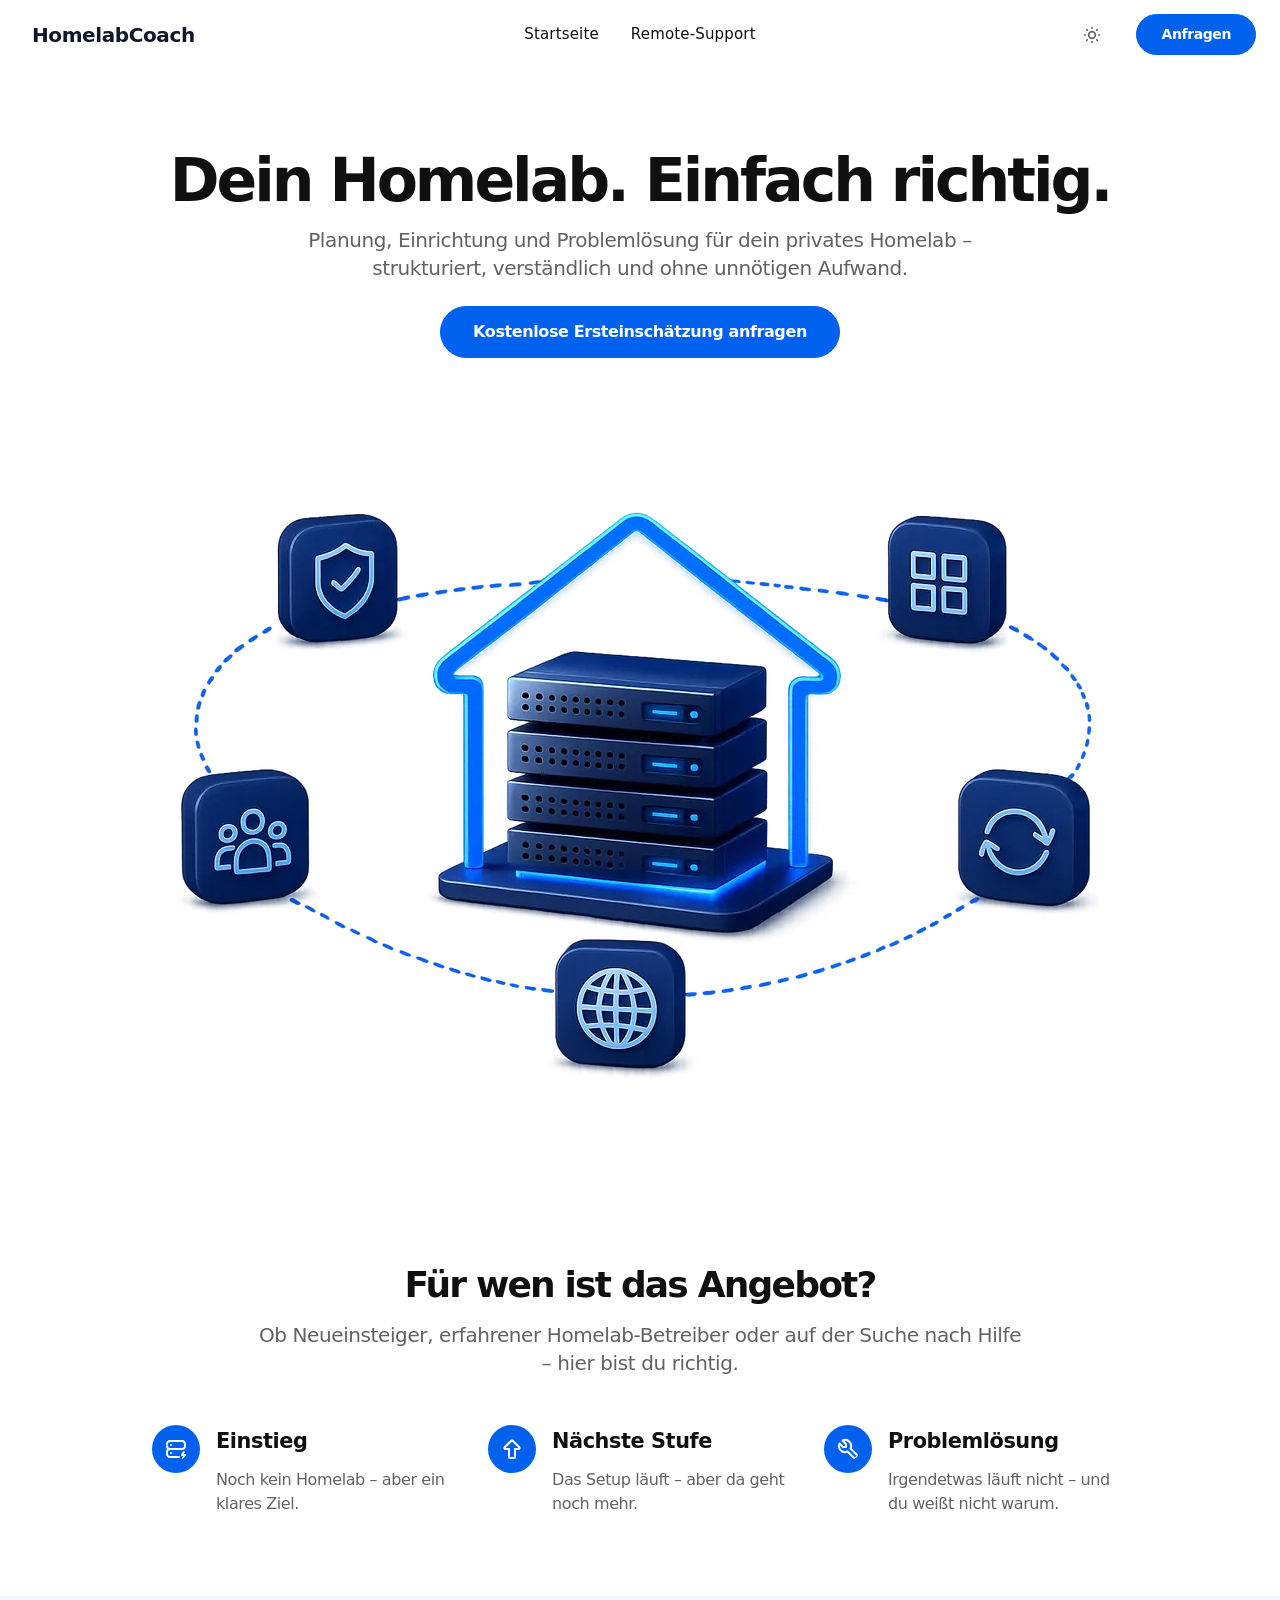
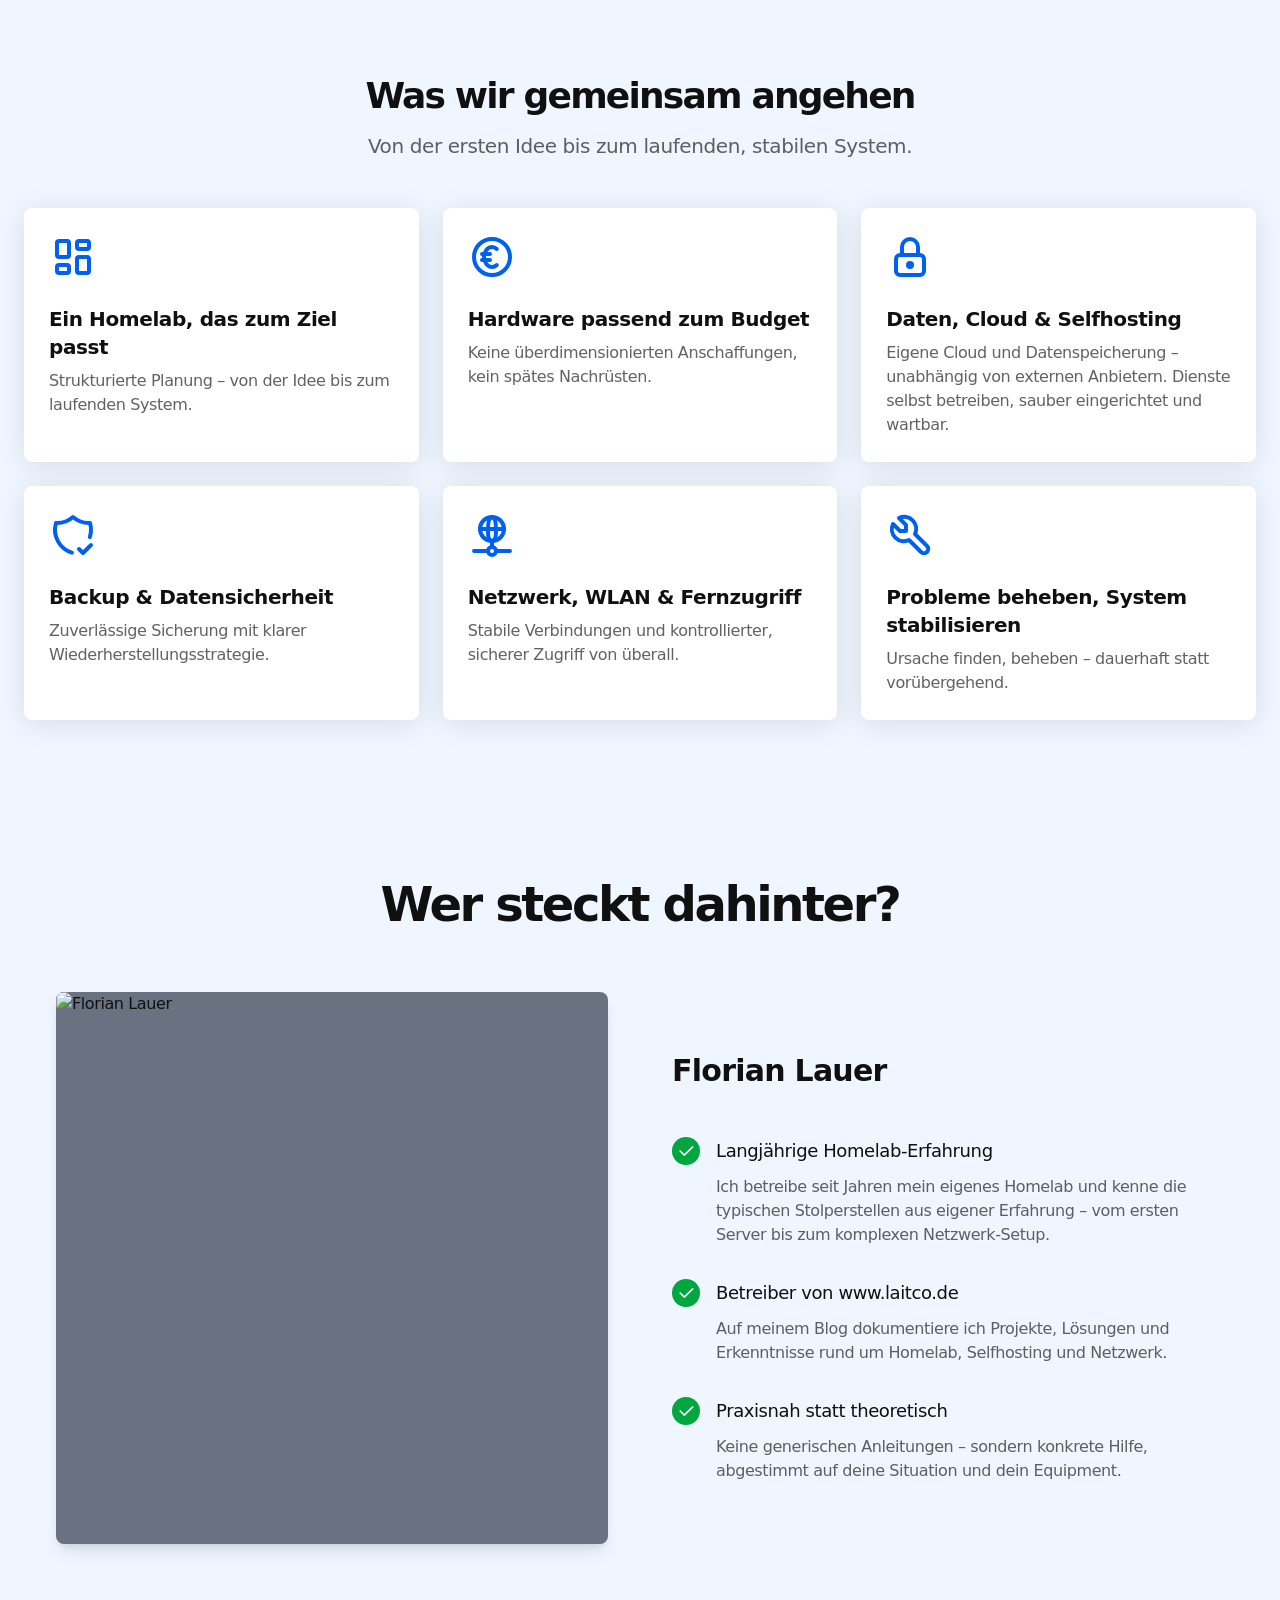
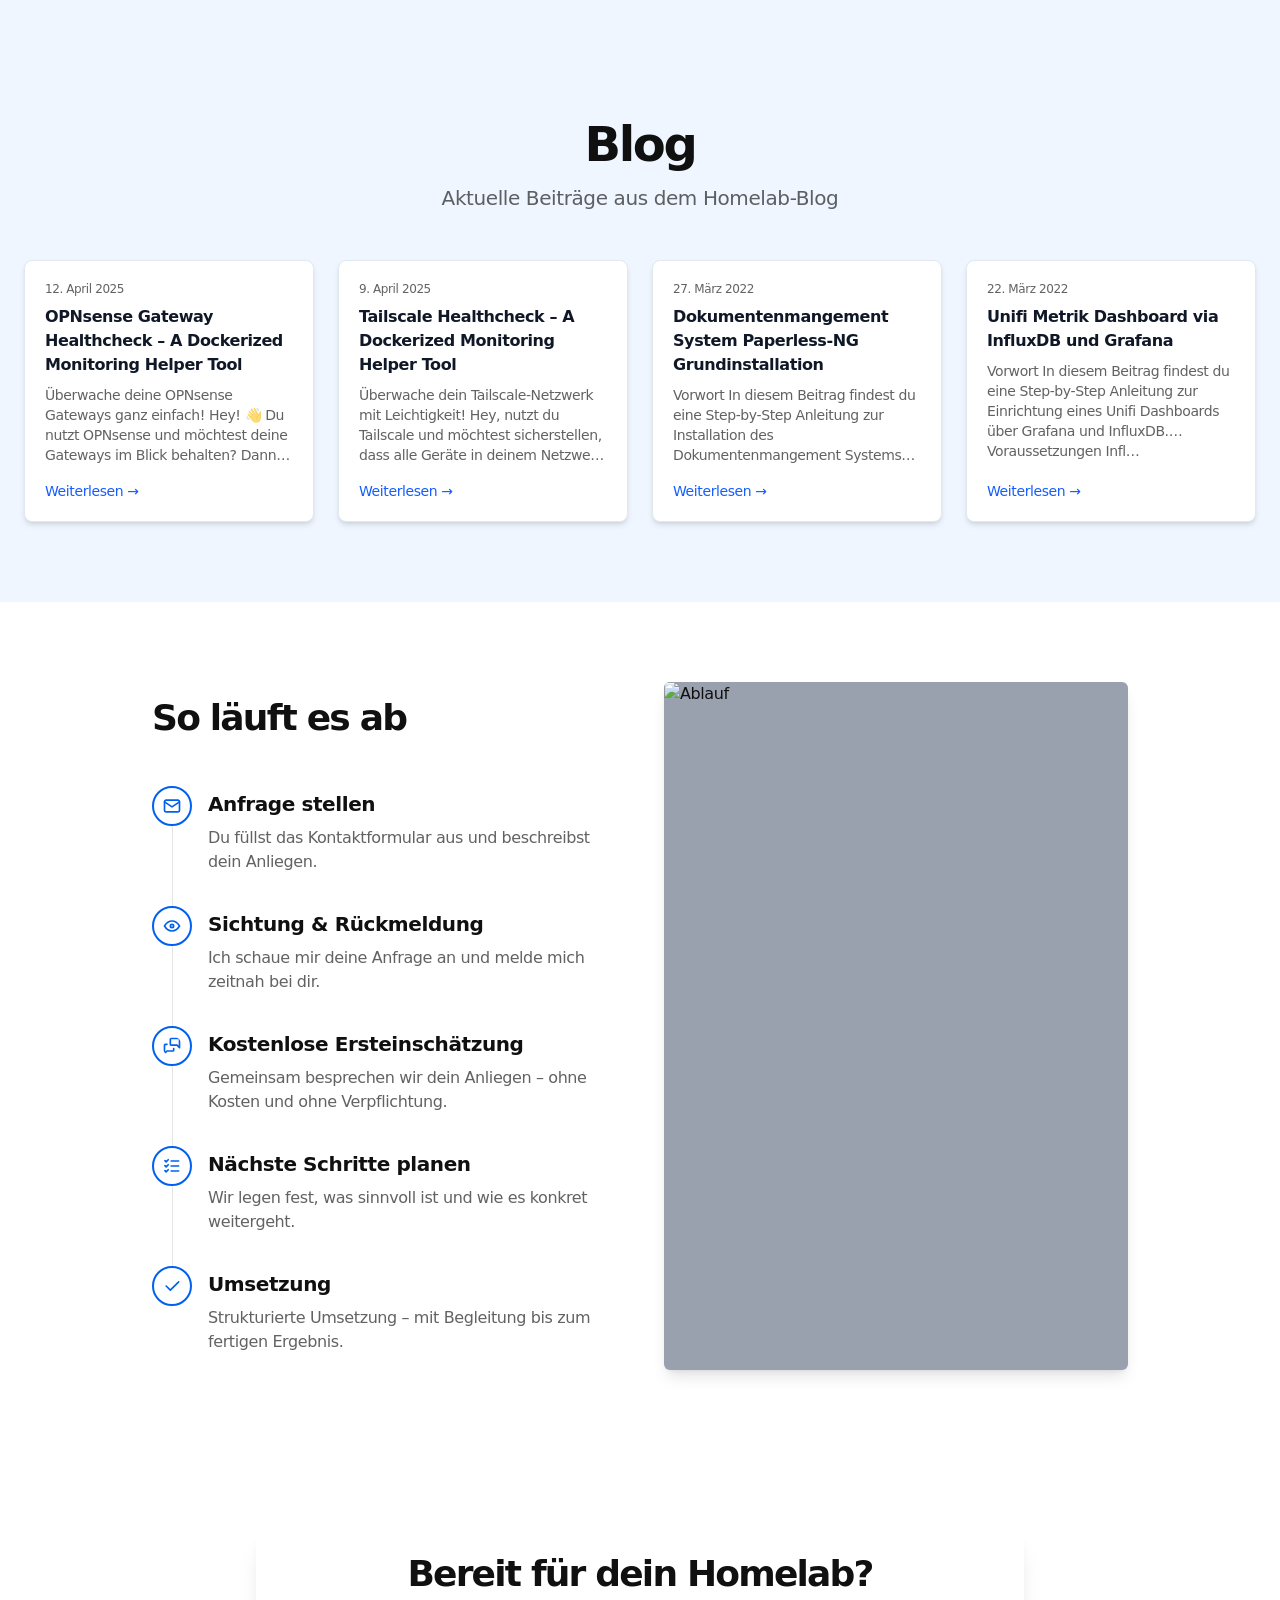
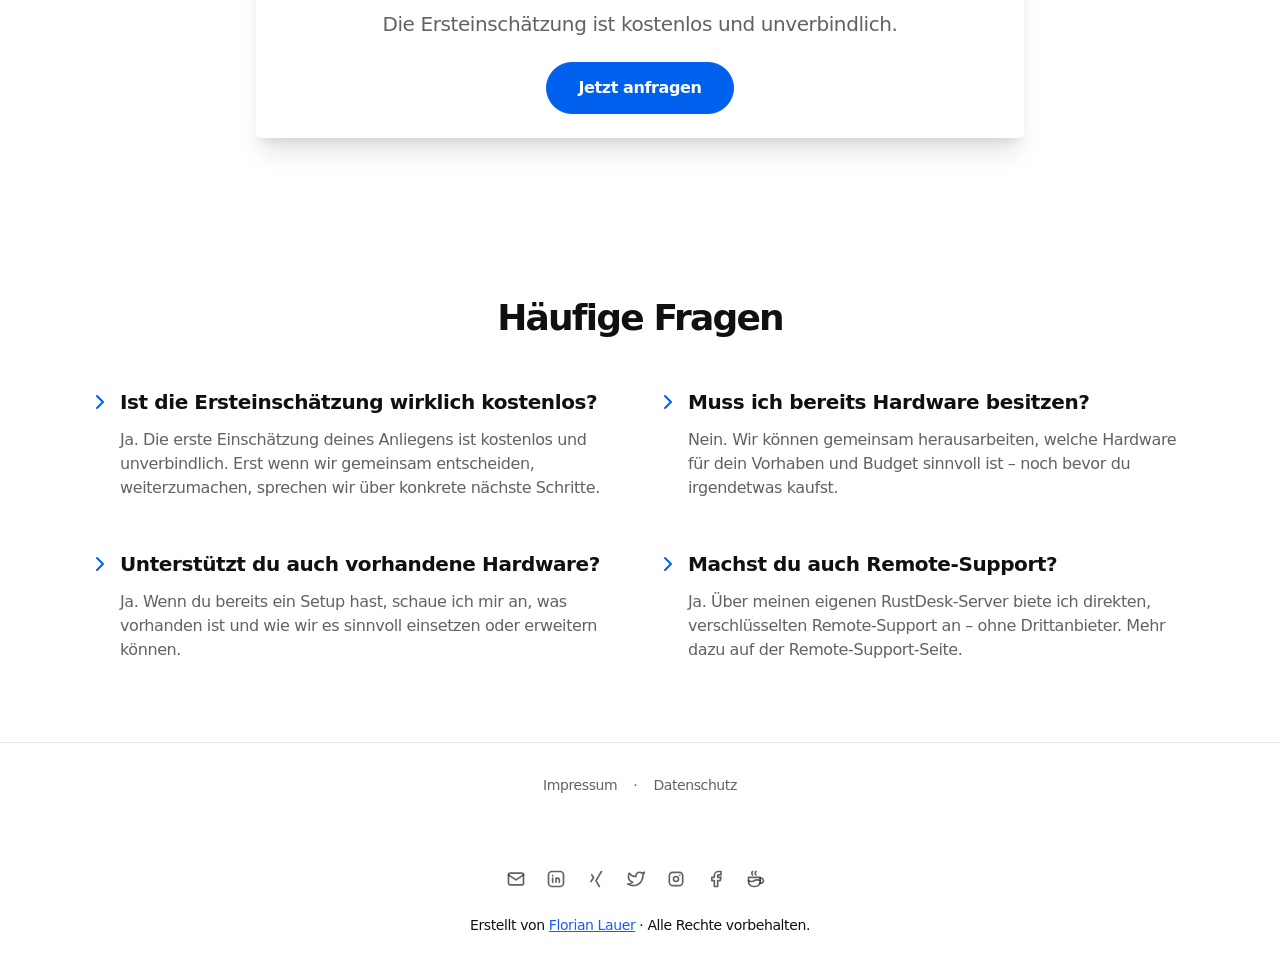
==== commit 5171dbee: "Preview build 2026-06-27 14:14" ====
--- a/index.html
+++ b/index.html
@@ -1 +1 @@
-<!DOCTYPE html><html class="2xl:text-[20px]" dir="ltr" lang="de"><head><meta charset="UTF-8"><meta content="width=device-width,initial-scale=1" name="viewport"><link href="/sitemap-index.xml" rel="sitemap"><link href="/_astro/favicon.CGiRCjPI.ico" rel="shortcut icon"><link href="/_astro/favicon.vp_fBu0c.svg" rel="icon" type="image/svg+xml"><link href="/_astro/favicon.vp_fBu0c.svg" rel="mask-icon" color="#8D46E7"><link href="/_astro/apple-touch-icon.DHIlG7dp.png" rel="apple-touch-icon" sizes="180x180"><style>:root{--cc-font-family:'Inter Variable',sans-serif;--cc-modal-border-radius:1rem;--cc-btn-border-radius:9999px;--cc-bg:#ffffff;--cc-primary-color:#111827;--cc-secondary-color:#6b7280;--cc-btn-primary-bg:rgb(1 97 239);--cc-btn-primary-color:#ffffff;--cc-btn-primary-border-color:rgb(1 97 239);--cc-btn-primary-hover-bg:rgb(1 78 190);--cc-btn-primary-hover-color:#ffffff;--cc-btn-primary-hover-border-color:rgb(1 78 190);--cc-separator-border-color:#e5e7eb;--cc-footer-bg:#f9fafb;--cc-footer-border-color:#e5e7eb}#cc-main.cc--darkmode{--cc-bg:rgb(15 23 42);--cc-primary-color:rgb(229 236 246);--cc-secondary-color:rgb(148 163 184);--cc-btn-primary-bg:rgb(1 97 239);--cc-btn-primary-color:#ffffff;--cc-btn-primary-border-color:rgb(1 97 239);--cc-btn-primary-hover-bg:rgb(1 78 190);--cc-btn-primary-hover-color:#ffffff;--cc-btn-primary-hover-border-color:rgb(1 78 190);--cc-separator-border-color:rgb(255 255 255 / 8%);--cc-footer-bg:rgb(9 15 29);--cc-footer-border-color:rgb(255 255 255 / 8%);--cc-footer-color:rgb(148 163 184)}#cc-main .cm{box-shadow:0 4px 32px rgb(0 0 0 / 20%);border:1px solid var(--cc-separator-border-color)}#cc-main .cm__title{font-weight:600;font-size:1rem}#cc-main .cm__desc{font-size:.875rem;line-height:1.6}#cc-main .cm__btn{font-weight:500;font-size:.875rem}:root{--aw-font-sans:'Inter Variable';--aw-font-serif:'Inter Variable';--aw-font-heading:'Inter Variable';--aw-color-primary:rgb(1 97 239);--aw-color-secondary:rgb(1 84 207);--aw-color-accent:rgb(109 40 217);--aw-color-text-heading:rgb(0 0 0);--aw-color-text-default:rgb(16 16 16);--aw-color-text-muted:rgb(16 16 16 / 66%);--aw-color-bg-page:rgb(255 255 255);--aw-color-bg-page-dark:rgb(3 6 32)}.dark{--aw-font-sans:'Inter Variable';--aw-font-serif:'Inter Variable';--aw-font-heading:'Inter Variable';--aw-color-primary:rgb(1 97 239);--aw-color-secondary:rgb(1 84 207);--aw-color-accent:rgb(109 40 217);--aw-color-text-heading:rgb(247, 248, 248);--aw-color-text-default:rgb(229 236 246);--aw-color-text-muted:rgb(229 236 246 / 66%);--aw-color-bg-page:rgb(3 6 32)}</style><script>!function(){const e="system";function t(e){"dark"===e?document.documentElement.classList.add("dark"):document.documentElement.classList.remove("dark");const t=document.querySelectorAll("[data-aw-toggle-color-scheme] > input");t&&t.length&&t.forEach(t=>{t.checked="dark"!==e})}e&&e.endsWith(":only")||(localStorage.theme,0)?t(e.replace(":only","")):"dark"===localStorage.theme||!("theme"in localStorage)&&window.matchMedia("(prefers-color-scheme: dark)").matches?t("dark"):t("light")}()</script><title>HomelabCoach – Homelab-Beratung für Privatpersonen</title><link href="https://www.homelabcoach.de" rel="canonical"><meta content="Planung, Einrichtung und Problemlösung für dein privates Homelab – strukturiert, verständlich und ohne unnötigen Aufwand. Proxmox, NAS, VPN, Home Assistant, Netzwerk und mehr." name="description"><meta content="index, follow" name="robots"><meta content="HomelabCoach – Homelab-Beratung für Privatpersonen" property="og:title"><meta content="website" property="og:type"><meta content="https://www.homelabcoach.de/_astro/default.CZ816Hke_Z20CwEO.jpg" property="og:image"><meta content="https://www.homelabcoach.de" property="og:url"><meta content="Planung, Einrichtung und Problemlösung für dein privates Homelab – strukturiert, verständlich und ohne unnötigen Aufwand. Proxmox, NAS, VPN, Home Assistant, Netzwerk und mehr." property="og:description"><meta content="de" property="og:locale"><meta content="HomelabCoach" property="og:site_name"><meta content="https://www.homelabcoach.de/_astro/default.CZ816Hke_Z20CwEO.jpg" property="og:image:url"><meta content="1200" property="og:image:width"><meta content="626" property="og:image:height"><meta content="HomelabCoach – Homelab-Beratung für Privatpersonen" property="og:image:alt"><meta content="summary_large_image" name="twitter:card"><meta content="@LauerFlorian" name="twitter:site"><meta content="@LauerFlorian" name="twitter:creator"><script data-id id="ga-init">if(document.getElementById("ga-init").dataset.id){var d=document.getElementById("ga-init").dataset.id;window.dataLayer=window.dataLayer||[],window.gtag=function(){dataLayer.push(arguments)},window.gtag("js",new Date),window.gtag("config",d)}</script><link href="https://images.unsplash.com" rel="preconnect"><script src="https://cloud.umami.is/script.js" data-website-id="8c199268-29fe-42d0-9d3a-f524d0a5fcac" defer="defer"></script><meta content="true" name="astro-view-transitions-enabled"><meta content="swap" name="astro-view-transitions-fallback"><script src="/_astro/ClientRouter.astro_astro_type_script_index_0_lang.CAqDO0tx.js" type="module"></script><link href="/_astro/Layout.DE72S3b6.css" rel="stylesheet"><script src="/_astro/page.JYoqAuaC.js" type="module"></script></head><body class="antialiased bg-page text-default tracking-tight"><script type="module">function t(){const t=document.getElementById("cc-main");if(!t)return;const e=document.documentElement.classList.contains("dark");t.classList.toggle("cc--darkmode",e)}const c=new MutationObserver(t);c.observe(document.documentElement,{attributes:!0,attributeFilter:["class"]}),document.addEventListener("DOMContentLoaded",t)</script><header class="mx-auto w-full border-b border-gray-50/0 ease-in-out flex-none sticky top-0 transition-[opacity] z-40" data-aw-sticky-header="true" id="header"><div class="inset-0 absolute"></div><div class="relative mx-auto md:px-6 text-default max-w-7xl md:grid md:grid-cols-3 md:items-center px-3 py-3 w-full"><div class="flex justify-between"><a class="flex items-center" href="/"><span class="font-bold dark:text-white text-2xl md:text-xl ml-2 rtl:ml-0 rtl:mr-2 self-center text-gray-900 whitespace-nowrap">HomelabCoach</span></a><div class="flex items-center md:hidden"><button aria-label="Toggle Menu" class="flex flex-col items-center cursor-pointer group h-12 justify-center rounded w-12" type="button" data-aw-toggle-menu><span class="sr-only">Toggle Menu</span> <span class="transition bg-black dark:bg-white duration-200 ease h-0.5 my-1 opacity-80 rounded-full transform w-6 group-[.expanded]:rotate-45 group-[.expanded]:translate-y-2.5" aria-hidden="true"></span> <span class="transition bg-black dark:bg-white duration-200 ease h-0.5 my-1 opacity-80 rounded-full transform w-6 group-[.expanded]:opacity-0" aria-hidden="true"></span> <span class="transition bg-black dark:bg-white duration-200 ease h-0.5 my-1 opacity-80 rounded-full transform w-6 group-[.expanded]:-rotate-45 group-[.expanded]:-translate-y-2.5" aria-hidden="true"></span></button></div></div><nav aria-label="Main navigation" class="items-center md:w-auto w-full hidden md:flex md:justify-self-center md:mx-5 md:overflow-visible overflow-x-hidden overflow-y-auto text-default"><ul class="flex flex-col md:flex-row font-medium md:justify-center md:self-center md:text-[0.9375rem] md:w-auto text-xl tracking-[0.01rem] w-full"><li class><a class="flex items-center dark:hover:text-white hover:text-link px-4 py-3 whitespace-nowrap aw-link-active" href="/">Startseite</a></li><li class><a class="flex items-center dark:hover:text-white hover:text-link px-4 py-3 whitespace-nowrap" href="/remotesupport">Remote-Support</a></li></ul></nav><div class="items-center md:w-auto w-full hidden md:flex bottom-0 fixed justify-end left-0 md:justify-self-end md:mb-0 md:p-0 md:self-center md:static p-3 rtl:left-auto rtl:right-0"><div class="flex items-center justify-between md:w-auto w-full"><div class="flex"><button aria-label="Toggle between Dark and Light mode" class="text-muted text-sm dark:focus:ring-gray-700 dark:hover:bg-gray-700 dark:text-gray-400 focus:outline-none focus:ring-4 focus:ring-gray-200 hover:bg-gray-100 inline-flex items-center p-2.5 rounded-lg" type="button" data-aw-toggle-color-scheme><svg class="md:h-5 h-6 md:inline-block md:w-5 w-6" data-icon="tabler:sun" height="1em" width="1em"><symbol id="ai:tabler:sun" viewBox="0 0 24 24"><path d="M8 12a4 4 0 1 0 8 0a4 4 0 1 0-8 0m-5 0h1m8-9v1m8 8h1m-9 8v1M5.6 5.6l.7.7m12.1-.7l-.7.7m0 11.4l.7.7m-12.1-.7l-.7.7" fill="none" stroke="currentColor" stroke-linecap="round" stroke-linejoin="round" stroke-width="2"/></symbol><use href="#ai:tabler:sun"></use></svg></button></div><span class="ml-4 rtl:ml-0 rtl:mr-4"><a class="font-semibold btn-primary md:px-6 ml-2 px-5.5 py-2.5 shadow-none text-sm w-auto" href="/form">Anfragen</a></span></div></div></div></header><main><section class="relative not-prose md:-mt-[76px]"><div class="inset-0 absolute pointer-events-none" aria-hidden="true"></div><div class="relative mx-auto px-4 max-w-7xl sm:px-6"><div class="pointer-events-none md:pt-[76px] pt-0"></div><div class="py-12 md:py-20"><div class="mx-auto max-w-5xl md:pb-16 pb-10 text-center"><h1 class="intersect-once motion-safe:md:intersect:animate-fade motion-safe:md:opacity-0 intersect-quarter dark:text-gray-200 font-bold font-heading leading-tighter mb-4 md:text-6xl text-5xl tracking-tighter">Dein Homelab. Einfach richtig.</h1><div class="mx-auto max-w-3xl"><p class="text-muted text-xl dark:text-slate-300 intersect-once intersect-quarter mb-6 motion-safe:md:intersect:animate-fade motion-safe:md:opacity-0">Planung, Einrichtung und Problemlösung für dein privates Homelab – strukturiert, verständlich und ohne unnötigen Aufwand.</p><div class="flex flex-col intersect-once intersect-quarter motion-safe:md:intersect:animate-fade motion-safe:md:opacity-0 flex-nowrap gap-4 m-auto max-w-xs sm:flex-row sm:justify-center sm:max-w-md"><div class="flex w-full sm:w-auto"><a class="btn-primary sm:mb-0 w-full" href="/form">Kostenlose Ersteinschätzung anfragen</a></div></div></div></div><div class="intersect-once motion-safe:md:intersect:animate-fade motion-safe:md:opacity-0 intersect-quarter intersect-no-queue"><div class="relative m-auto max-w-5xl"><img alt="HomelabCoach Hero" class="mx-auto w-full h-auto rounded-md" decoding="async" height="1024" loading="eager" sizes="(max-width: 767px) 400px, (max-width: 1023px) 768px, (max-width: 2039px) 1024px, 2040px" src="/_astro/hero-homelab.dlzz10x4_1h38L1.webp" srcset="/_astro/hero-homelab.dlzz10x4_Z130TtC.webp 400w, /_astro/hero-homelab.dlzz10x4_ZCePDQ.webp 768w, /_astro/hero-homelab.dlzz10x4_M7o08.webp 1024w, /_astro/hero-homelab.dlzz10x4_1h38L1.webp 1536w" style="object-fit:cover;object-position:center;max-width:1536px;max-height:1024px;aspect-ratio:1.5;width:100%" width="1536" fetchpriority="high"></div></div></div></div></section><section class="relative not-prose scroll-mt-[72px]" id="fuer-wen"><div class="inset-0 absolute pointer-events-none -z-[1]" aria-hidden="true"><div class="inset-0 absolute"></div></div><div class="intersect-once motion-safe:md:intersect:animate-fade motion-safe:md:opacity-0 intersect-quarter intersect-no-queue relative mx-auto px-4 lg:py-20 md:px-6 md:py-16 py-12 text-default max-w-5xl"><div class="text-center md:mx-auto md:mb-12 mb-8 max-w-3xl"><h2 class="font-bold font-heading leading-tighter tracking-tighter text-heading md:text-4xl text-3xl">Für wen ist das Angebot?</h2><p class="text-muted text-xl mt-4">Ob Neueinsteiger, erfahrener Homelab-Betreiber oder auf der Suche nach Hilfe – hier bist du richtig.</p></div><div class="mx-auto gap-8 grid md:gap-y-12 sm:grid-cols-2 lg:grid-cols-3"><div class="intersect-once motion-safe:md:intersect:animate-fade motion-safe:md:opacity-0"><div class="flex flex-row max-w-md"><div class="flex justify-center"><svg class="rtl:mr-0 rtl:mr-0 mr-2 rtl:ml-2 h-7 rounded-full w-7 bg-primary md:h-12 md:p-3 md:w-12 mr-4 p-2 rtl:ml-4 text-white" data-icon="tabler:server-bolt" height="1em" width="1em"><symbol id="ai:tabler:server-bolt" viewBox="0 0 24 24"><path d="M3 7a3 3 0 0 1 3-3h12a3 3 0 0 1 3 3v2a3 3 0 0 1-3 3H6a3 3 0 0 1-3-3m12 11H6a3 3 0 0 1-3-3v-2a3 3 0 0 1 3-3h12M7 8v.01M7 16v.01M20 15l-2 3h3l-2 3" fill="none" stroke="currentColor" stroke-linecap="round" stroke-linejoin="round" stroke-width="2"/></symbol><use href="#ai:tabler:server-bolt"></use></svg></div><div class="mt-0.5"><h3 class="font-bold text-xl md:text-[1.3rem]">Einstieg</h3><p class="text-muted mt-3">Noch kein Homelab – aber ein klares Ziel.</p></div></div></div><div class="intersect-once motion-safe:md:intersect:animate-fade motion-safe:md:opacity-0"><div class="flex flex-row max-w-md"><div class="flex justify-center"><svg class="rtl:mr-0 rtl:mr-0 mr-2 rtl:ml-2 h-7 rounded-full w-7 bg-primary md:h-12 md:p-3 md:w-12 mr-4 p-2 rtl:ml-4 text-white" data-icon="tabler:arrow-big-up" height="1em" width="1em"><symbol id="ai:tabler:arrow-big-up" viewBox="0 0 24 24"><path d="M9 20v-8H5.414a1 1 0 0 1-.707-1.707l6.586-6.586a1 1 0 0 1 1.414 0l6.586 6.586A1 1 0 0 1 18.586 12H15v8a1 1 0 0 1-1 1h-4a1 1 0 0 1-1-1" fill="none" stroke="currentColor" stroke-linecap="round" stroke-linejoin="round" stroke-width="2"/></symbol><use href="#ai:tabler:arrow-big-up"></use></svg></div><div class="mt-0.5"><h3 class="font-bold text-xl md:text-[1.3rem]">Nächste Stufe</h3><p class="text-muted mt-3">Das Setup läuft – aber da geht noch mehr.</p></div></div></div><div class="intersect-once motion-safe:md:intersect:animate-fade motion-safe:md:opacity-0"><div class="flex flex-row max-w-md"><div class="flex justify-center"><svg class="rtl:mr-0 rtl:mr-0 mr-2 rtl:ml-2 h-7 rounded-full w-7 bg-primary md:h-12 md:p-3 md:w-12 mr-4 p-2 rtl:ml-4 text-white" data-icon="tabler:tool" height="1em" width="1em"><symbol id="ai:tabler:tool" viewBox="0 0 24 24"><path d="M7 10h3V7L6.5 3.5a6 6 0 0 1 8 8l6 6a2 2 0 0 1-3 3l-6-6a6 6 0 0 1-8-8z" fill="none" stroke="currentColor" stroke-linecap="round" stroke-linejoin="round" stroke-width="2"/></symbol><use href="#ai:tabler:tool"></use></svg></div><div class="mt-0.5"><h3 class="font-bold text-xl md:text-[1.3rem]">Problemlösung</h3><p class="text-muted mt-3">Irgendetwas läuft nicht – und du weißt nicht warum.</p></div></div></div></div></div></section><section class="relative not-prose scroll-mt-[72px]" id="leistungen"><div class="inset-0 absolute pointer-events-none -z-[1]" aria-hidden="true"><div class="inset-0 absolute bg-blue-50 dark:bg-transparent"></div></div><div class="intersect-once motion-safe:md:intersect:animate-fade motion-safe:md:opacity-0 intersect-quarter intersect-no-queue relative mx-auto px-4 lg:py-20 md:px-6 md:py-16 py-12 text-default max-w-7xl"><div class="text-center md:mx-auto md:mb-12 mb-8 max-w-3xl"><h2 class="font-bold font-heading leading-tighter tracking-tighter text-heading md:text-4xl text-3xl">Was wir gemeinsam angehen</h2><p class="text-muted text-xl mt-4">Von der ersten Idee bis zum laufenden, stabilen System.</p></div><div class="grid sm:grid-cols-2 lg:grid-cols-3 gap-4 gap-x-12 md:gap-6"><div class="flex flex-col bg-white border dark:bg-slate-900 rounded-lg backdrop-blur border-[#ffffff29] dark:shadow-[0_4px_30px_rgba(0,0,0,0.1)] intersect-no-queue intersect-once intersect-quarter motion-safe:md:intersect:animate-fade motion-safe:md:opacity-0 p-6 relative shadow-[0_4px_30px_rgba(0,0,0,0.1)]"><svg class="text-primary h-12 mb-6 w-12" data-icon="tabler:layout-dashboard" height="1em" width="1em"><symbol id="ai:tabler:layout-dashboard" viewBox="0 0 24 24"><path d="M5 4h4a1 1 0 0 1 1 1v6a1 1 0 0 1-1 1H5a1 1 0 0 1-1-1V5a1 1 0 0 1 1-1m0 12h4a1 1 0 0 1 1 1v2a1 1 0 0 1-1 1H5a1 1 0 0 1-1-1v-2a1 1 0 0 1 1-1m10-4h4a1 1 0 0 1 1 1v6a1 1 0 0 1-1 1h-4a1 1 0 0 1-1-1v-6a1 1 0 0 1 1-1m0-8h4a1 1 0 0 1 1 1v2a1 1 0 0 1-1 1h-4a1 1 0 0 1-1-1V5a1 1 0 0 1 1-1" fill="none" stroke="currentColor" stroke-linecap="round" stroke-linejoin="round" stroke-width="2"/></symbol><use href="#ai:tabler:layout-dashboard"></use></svg><div class="font-bold text-xl">Ein Homelab, das zum Ziel passt</div><p class="text-muted mt-2">Strukturierte Planung – von der Idee bis zum laufenden System.</p></div><div class="flex flex-col bg-white border dark:bg-slate-900 rounded-lg backdrop-blur border-[#ffffff29] dark:shadow-[0_4px_30px_rgba(0,0,0,0.1)] intersect-no-queue intersect-once intersect-quarter motion-safe:md:intersect:animate-fade motion-safe:md:opacity-0 p-6 relative shadow-[0_4px_30px_rgba(0,0,0,0.1)]"><svg class="text-primary h-12 mb-6 w-12" data-icon="tabler:coin-euro" height="1em" width="1em"><symbol id="ai:tabler:coin-euro" viewBox="0 0 24 24"><g fill="none" stroke="currentColor" stroke-linecap="round" stroke-linejoin="round" stroke-width="2"><path d="M3 12a9 9 0 1 0 18 0a9 9 0 1 0-18 0"/><path d="M14.401 8c-.669-.628-1.5-1-2.401-1c-2.21 0-4 2.239-4 5s1.79 5 4 5c.9 0 1.731-.372 2.4-1M7 10.5h4m-4 3h4"/></g></symbol><use href="#ai:tabler:coin-euro"></use></svg><div class="font-bold text-xl">Hardware passend zum Budget</div><p class="text-muted mt-2">Keine überdimensionierten Anschaffungen, kein spätes Nachrüsten.</p></div><div class="flex flex-col bg-white border dark:bg-slate-900 rounded-lg backdrop-blur border-[#ffffff29] dark:shadow-[0_4px_30px_rgba(0,0,0,0.1)] intersect-no-queue intersect-once intersect-quarter motion-safe:md:intersect:animate-fade motion-safe:md:opacity-0 p-6 relative shadow-[0_4px_30px_rgba(0,0,0,0.1)]"><svg class="text-primary h-12 mb-6 w-12" data-icon="tabler:lock" height="1em" width="1em"><symbol id="ai:tabler:lock" viewBox="0 0 24 24"><g fill="none" stroke="currentColor" stroke-linecap="round" stroke-linejoin="round" stroke-width="2"><path d="M5 13a2 2 0 0 1 2-2h10a2 2 0 0 1 2 2v6a2 2 0 0 1-2 2H7a2 2 0 0 1-2-2z"/><path d="M11 16a1 1 0 1 0 2 0a1 1 0 0 0-2 0m-3-5V7a4 4 0 1 1 8 0v4"/></g></symbol><use href="#ai:tabler:lock"></use></svg><div class="font-bold text-xl">Daten, Cloud &amp; Selfhosting</div><p class="text-muted mt-2">Eigene Cloud und Datenspeicherung – unabhängig von externen Anbietern. Dienste selbst betreiben, sauber eingerichtet und wartbar.</p></div><div class="flex flex-col bg-white border dark:bg-slate-900 rounded-lg backdrop-blur border-[#ffffff29] dark:shadow-[0_4px_30px_rgba(0,0,0,0.1)] intersect-no-queue intersect-once intersect-quarter motion-safe:md:intersect:animate-fade motion-safe:md:opacity-0 p-6 relative shadow-[0_4px_30px_rgba(0,0,0,0.1)]"><svg class="text-primary h-12 mb-6 w-12" data-icon="tabler:shield-check" height="1em" width="1em"><symbol id="ai:tabler:shield-check" viewBox="0 0 24 24"><path d="M11.46 20.846A12 12 0 0 1 3.5 6A12 12 0 0 0 12 3a12 12 0 0 0 8.5 3a12 12 0 0 1-.09 7.06M15 19l2 2l4-4" fill="none" stroke="currentColor" stroke-linecap="round" stroke-linejoin="round" stroke-width="2"/></symbol><use href="#ai:tabler:shield-check"></use></svg><div class="font-bold text-xl">Backup &amp; Datensicherheit</div><p class="text-muted mt-2">Zuverlässige Sicherung mit klarer Wiederherstellungsstrategie.</p></div><div class="flex flex-col bg-white border dark:bg-slate-900 rounded-lg backdrop-blur border-[#ffffff29] dark:shadow-[0_4px_30px_rgba(0,0,0,0.1)] intersect-no-queue intersect-once intersect-quarter motion-safe:md:intersect:animate-fade motion-safe:md:opacity-0 p-6 relative shadow-[0_4px_30px_rgba(0,0,0,0.1)]"><svg class="text-primary h-12 mb-6 w-12" data-icon="tabler:network" height="1em" width="1em"><symbol id="ai:tabler:network" viewBox="0 0 24 24"><g fill="none" stroke="currentColor" stroke-linecap="round" stroke-linejoin="round" stroke-width="2"><path d="M6 9a6 6 0 1 0 12 0A6 6 0 0 0 6 9"/><path d="M12 3q2 .5 2 6c0 5.5-.667 5.667-2 6m0-12q-2 .5-2 6c0 5.5.667 5.667 2 6M6 9h12M3 20h7m4 0h7m-11 0a2 2 0 1 0 4 0a2 2 0 0 0-4 0m2-5v3"/></g></symbol><use href="#ai:tabler:network"></use></svg><div class="font-bold text-xl">Netzwerk, WLAN &amp; Fernzugriff</div><p class="text-muted mt-2">Stabile Verbindungen und kontrollierter, sicherer Zugriff von überall.</p></div><div class="flex flex-col bg-white border dark:bg-slate-900 rounded-lg backdrop-blur border-[#ffffff29] dark:shadow-[0_4px_30px_rgba(0,0,0,0.1)] intersect-no-queue intersect-once intersect-quarter motion-safe:md:intersect:animate-fade motion-safe:md:opacity-0 p-6 relative shadow-[0_4px_30px_rgba(0,0,0,0.1)]"><svg class="text-primary h-12 mb-6 w-12" data-icon="tabler:tool" height="1em" width="1em" viewBox="0 0 24 24"><use href="#ai:tabler:tool"></use></svg><div class="font-bold text-xl">Probleme beheben, System stabilisieren</div><p class="text-muted mt-2">Ursache finden, beheben – dauerhaft statt vorübergehend.</p></div></div></div></section><section class="relative not-prose scroll-mt-[72px]" id="ueber-mich"><div class="inset-0 absolute pointer-events-none -z-[1]" aria-hidden="true"><div class="inset-0 absolute bg-blue-50 dark:bg-transparent"></div></div><div class="intersect-once motion-safe:md:intersect:animate-fade motion-safe:md:opacity-0 intersect-quarter intersect-no-queue relative mx-auto px-4 lg:py-20 md:px-6 md:py-16 py-12 text-default max-w-7xl"><div class="text-center md:mx-auto md:mb-12 mb-8 lg:max-w-2xl max-w-xl sm:mx-auto"><h2 class="font-bold font-heading leading-tighter tracking-tighter text-heading mb-4 text-4xl md:text-5xl">Wer steckt dahinter?</h2></div><div class="mx-auto max-w-7xl md:px-8 p-4"><div class="md:flex md:flex-row-reverse md:gap-16"><div class="md:basis-1/2 self-center"><div class="mb-12 dark:text-slate-400 text-lg"><h3 class="font-bold dark:text-white text-2xl mb-2 sm:text-3xl tracking-tight">Florian Lauer</h3></div><div class="mx-auto gap-8 grid gap-y-4 md:gap-y-8"><div class="intersect-once motion-safe:md:intersect:animate-fade motion-safe:md:opacity-0"><div class="flex flex-row max-w-none"><div class="flex justify-center"><svg class="flex items-center justify-center bg-green-600 dark:bg-green-700 h-7 mr-2 p-1 rounded-full rtl:ml-2 rtl:mr-0 text-gray-50 w-7" data-icon="tabler:check" height="1em" width="1em" viewBox="0 0 24 24"><use href="#ai:tabler:check"></use></svg></div><div class="mt-0.5"><h3 class="dark:text-white ml-2 rtl:ml-0 rtl:mr-2 font-medium leading-6 text-lg">Langjährige Homelab-Erfahrung</h3><p class="text-muted dark:text-slate-400 ml-2 mt-3 rtl:ml-0 rtl:mr-2">Ich betreibe seit Jahren mein eigenes Homelab und kenne die typischen Stolperstellen aus eigener Erfahrung – vom ersten Server bis zum komplexen Netzwerk-Setup.</p></div></div></div><div class="intersect-once motion-safe:md:intersect:animate-fade motion-safe:md:opacity-0"><div class="flex flex-row max-w-none"><div class="flex justify-center"><svg class="flex items-center justify-center bg-green-600 dark:bg-green-700 h-7 mr-2 p-1 rounded-full rtl:ml-2 rtl:mr-0 text-gray-50 w-7" data-icon="tabler:check" height="1em" width="1em" viewBox="0 0 24 24"><use href="#ai:tabler:check"></use></svg></div><div class="mt-0.5"><h3 class="dark:text-white ml-2 rtl:ml-0 rtl:mr-2 font-medium leading-6 text-lg">Betreiber von www.laitco.de</h3><p class="text-muted dark:text-slate-400 ml-2 mt-3 rtl:ml-0 rtl:mr-2">Auf meinem Blog dokumentiere ich Projekte, Lösungen und Erkenntnisse rund um Homelab, Selfhosting und Netzwerk.</p></div></div></div><div class="intersect-once motion-safe:md:intersect:animate-fade motion-safe:md:opacity-0"><div class="flex flex-row max-w-none"><div class="flex justify-center"><svg class="flex items-center justify-center bg-green-600 dark:bg-green-700 h-7 mr-2 p-1 rounded-full rtl:ml-2 rtl:mr-0 text-gray-50 w-7" data-icon="tabler:check" height="1em" width="1em" viewBox="0 0 24 24"><use href="#ai:tabler:check"></use></svg></div><div class="mt-0.5"><h3 class="dark:text-white ml-2 rtl:ml-0 rtl:mr-2 font-medium leading-6 text-lg">Praxisnah statt theoretisch</h3><p class="text-muted dark:text-slate-400 ml-2 mt-3 rtl:ml-0 rtl:mr-2">Keine generischen Anleitungen – sondern konkrete Hilfe, abgestimmt auf deine Situation und dein Equipment.</p></div></div></div></div></div><div class="md:basis-1/2 md:mt-0 mt-10" aria-hidden="true"><div class="relative m-auto max-w-4xl"><img alt="Florian Lauer" class="mx-auto w-full bg-gray-500 rounded-lg shadow-lg" decoding="async" height="500" loading="lazy" sizes="(max-width: 768px) 100vw, 432px" src="https://placehold.co/600x400/e2e8f0/94a3b8?text=Foto" srcset="https://placehold.co/600x400/e2e8f0/94a3b8?text=Foto 400w, https://placehold.co/600x400/e2e8f0/94a3b8?text=Foto 768w" style="object-fit:cover;object-position:center;width:100%;height:auto;aspect-ratio:1" width="500"></div></div></div></div></div></section><section class="relative not-prose"><div class="inset-0 absolute pointer-events-none bg-blue-50 dark:bg-transparent" aria-hidden="true"></div><div class="relative mx-auto px-4 max-w-7xl sm:px-6 md:py-20 py-16"><div class="text-center md:mx-auto md:mb-12 mb-10"><h2 class="font-bold font-heading leading-tighter tracking-tighter mb-4 text-4xl md:text-5xl dark:text-white">Blog</h2><p class="text-muted dark:text-slate-400 text-xl max-w-3xl mx-auto">Aktuelle Beiträge aus dem Homelab-Blog</p></div><div class="grid gap-6 lg:grid-cols-4 md:grid-cols-2"><a class="flex flex-col bg-white border dark:bg-slate-900 rounded-lg border-slate-200 dark:border-slate-700 duration-300 group hover:shadow-lg overflow-hidden shadow-md transition-shadow" href="https://www.laitco.de/posts/OPNsense_Gateway_Healthcheck_A_Dockerized_Monitoring_Helper_Tool/" rel="noopener noreferrer" target="_blank"><div class="flex flex-col flex-1 p-5"><p class="text-muted dark:text-slate-400 mb-2 text-xs">12. April 2025</p><h3 class="dark:text-white mb-2 dark:group-hover:text-blue-400 font-semibold group-hover:text-blue-600 line-clamp-3 text-gray-900 transition-colors">OPNsense Gateway Healthcheck – A Dockerized Monitoring Helper Tool</h3><p class="text-muted dark:text-slate-400 flex-1 line-clamp-4 text-sm">Überwache deine OPNsense Gateways ganz einfach! Hey! 👋 Du nutzt OPNsense und möchtest deine Gateways im Blick behalten? Dann habe ich genau das Richtige für d…</p><span class="font-medium dark:text-blue-400 group-hover:underline mt-4 text-blue-600 text-sm">Weiterlesen →</span></div></a><a class="flex flex-col bg-white border dark:bg-slate-900 rounded-lg border-slate-200 dark:border-slate-700 duration-300 group hover:shadow-lg overflow-hidden shadow-md transition-shadow" href="https://www.laitco.de/posts/Tailscale_Healthcheck_A_Dockerized_Monitoring_Helper_Tool/" rel="noopener noreferrer" target="_blank"><div class="flex flex-col flex-1 p-5"><p class="text-muted dark:text-slate-400 mb-2 text-xs">9. April 2025</p><h3 class="dark:text-white mb-2 dark:group-hover:text-blue-400 font-semibold group-hover:text-blue-600 line-clamp-3 text-gray-900 transition-colors">Tailscale Healthcheck – A Dockerized Monitoring Helper Tool</h3><p class="text-muted dark:text-slate-400 flex-1 line-clamp-4 text-sm">Überwache dein Tailscale-Netzwerk mit Leichtigkeit! Hey, nutzt du Tailscale und möchtest sicherstellen, dass alle Geräte in deinem Netzwerk gesund und erreichb…</p><span class="font-medium dark:text-blue-400 group-hover:underline mt-4 text-blue-600 text-sm">Weiterlesen →</span></div></a><a class="flex flex-col bg-white border dark:bg-slate-900 rounded-lg border-slate-200 dark:border-slate-700 duration-300 group hover:shadow-lg overflow-hidden shadow-md transition-shadow" href="https://www.laitco.de/posts/PaperlessNG_Grundinstallation/" rel="noopener noreferrer" target="_blank"><div class="flex flex-col flex-1 p-5"><p class="text-muted dark:text-slate-400 mb-2 text-xs">27. März 2022</p><h3 class="dark:text-white mb-2 dark:group-hover:text-blue-400 font-semibold group-hover:text-blue-600 line-clamp-3 text-gray-900 transition-colors">Dokumentenmangement System Paperless-NG Grundinstallation</h3><p class="text-muted dark:text-slate-400 flex-1 line-clamp-4 text-sm">Vorwort In diesem Beitrag findest du eine Step-by-Step Anleitung zur Installation des Dokumentenmangement Systems Paperless-NG als Docker Container. Voraussetz…</p><span class="font-medium dark:text-blue-400 group-hover:underline mt-4 text-blue-600 text-sm">Weiterlesen →</span></div></a><a class="flex flex-col bg-white border dark:bg-slate-900 rounded-lg border-slate-200 dark:border-slate-700 duration-300 group hover:shadow-lg overflow-hidden shadow-md transition-shadow" href="https://www.laitco.de/posts/Unifi_Metrics_Grafana/" rel="noopener noreferrer" target="_blank"><div class="flex flex-col flex-1 p-5"><p class="text-muted dark:text-slate-400 mb-2 text-xs">22. März 2022</p><h3 class="dark:text-white mb-2 dark:group-hover:text-blue-400 font-semibold group-hover:text-blue-600 line-clamp-3 text-gray-900 transition-colors">Unifi Metrik Dashboard via InfluxDB und Grafana</h3><p class="text-muted dark:text-slate-400 flex-1 line-clamp-4 text-sm">Vorwort In diesem Beitrag findest du eine Step-by-Step Anleitung zur Einrichtung eines Unifi Dashboards über Grafana und InfluxDB. Voraussetzungen Infl…</p><span class="font-medium dark:text-blue-400 group-hover:underline mt-4 text-blue-600 text-sm">Weiterlesen →</span></div></a></div></div></section><section class="relative not-prose scroll-mt-[72px]" id="ablauf"><div class="inset-0 absolute pointer-events-none -z-[1]" aria-hidden="true"><div class="inset-0 absolute"></div></div><div class="intersect-once motion-safe:md:intersect:animate-fade motion-safe:md:opacity-0 intersect-quarter intersect-no-queue relative mx-auto px-4 lg:py-20 md:px-6 md:py-16 py-12 text-default max-w-5xl"><div class="flex flex-col md:flex-row gap-8 md:gap-12"><div class="md:basis-1/2 md:py-4 md:self-center"><div class="md:mx-auto md:mb-12 mb-8 rtl:text-right text-left"><h2 class="font-bold font-heading leading-tighter tracking-tighter text-heading text-3xl lg:text-4xl">So läuft es ab</h2></div><div class><div class="flex intersect-once intersect-quarter motion-safe:md:intersect:animate-fade motion-safe:md:opacity-0"><div class="flex flex-col items-center mr-4 rtl:ml-4 rtl:mr-0"><div><div class="flex items-center justify-center"><svg class="text-primary border-2 border-primary dark:border-blue-700 dark:text-slate-200 h-10 p-2 rounded-full w-10" data-icon="tabler:mail" height="1em" width="1em" viewBox="0 0 24 24"><use href="#ai:tabler:mail"></use></svg></div></div><div class="bg-black/10 dark:bg-slate-400/50 h-full w-px"></div></div><div class="pt-1 pb-8"><p class="font-bold text-xl">Anfrage stellen</p><p class="text-muted mt-2">Du füllst das Kontaktformular aus und beschreibst dein Anliegen.</p></div></div><div class="flex intersect-once intersect-quarter motion-safe:md:intersect:animate-fade motion-safe:md:opacity-0"><div class="flex flex-col items-center mr-4 rtl:ml-4 rtl:mr-0"><div><div class="flex items-center justify-center"><svg class="text-primary border-2 border-primary dark:border-blue-700 dark:text-slate-200 h-10 p-2 rounded-full w-10" data-icon="tabler:eye" height="1em" width="1em"><symbol id="ai:tabler:eye" viewBox="0 0 24 24"><g fill="none" stroke="currentColor" stroke-linecap="round" stroke-linejoin="round" stroke-width="2"><path d="M10 12a2 2 0 1 0 4 0a2 2 0 0 0-4 0"/><path d="M21 12q-3.6 6-9 6t-9-6q3.6-6 9-6t9 6"/></g></symbol><use href="#ai:tabler:eye"></use></svg></div></div><div class="bg-black/10 dark:bg-slate-400/50 h-full w-px"></div></div><div class="pt-1 pb-8"><p class="font-bold text-xl">Sichtung & Rückmeldung</p><p class="text-muted mt-2">Ich schaue mir deine Anfrage an und melde mich zeitnah bei dir.</p></div></div><div class="flex intersect-once intersect-quarter motion-safe:md:intersect:animate-fade motion-safe:md:opacity-0"><div class="flex flex-col items-center mr-4 rtl:ml-4 rtl:mr-0"><div><div class="flex items-center justify-center"><svg class="text-primary border-2 border-primary dark:border-blue-700 dark:text-slate-200 h-10 p-2 rounded-full w-10" data-icon="tabler:messages" height="1em" width="1em"><symbol id="ai:tabler:messages" viewBox="0 0 24 24"><path d="m21 14l-3-3h-7a1 1 0 0 1-1-1V4a1 1 0 0 1 1-1h9a1 1 0 0 1 1 1zm-7 1v2a1 1 0 0 1-1 1H6l-3 3V11a1 1 0 0 1 1-1h2" fill="none" stroke="currentColor" stroke-linecap="round" stroke-linejoin="round" stroke-width="2"/></symbol><use href="#ai:tabler:messages"></use></svg></div></div><div class="bg-black/10 dark:bg-slate-400/50 h-full w-px"></div></div><div class="pt-1 pb-8"><p class="font-bold text-xl">Kostenlose Ersteinschätzung</p><p class="text-muted mt-2">Gemeinsam besprechen wir dein Anliegen – ohne Kosten und ohne Verpflichtung.</p></div></div><div class="flex intersect-once intersect-quarter motion-safe:md:intersect:animate-fade motion-safe:md:opacity-0"><div class="flex flex-col items-center mr-4 rtl:ml-4 rtl:mr-0"><div><div class="flex items-center justify-center"><svg class="text-primary border-2 border-primary dark:border-blue-700 dark:text-slate-200 h-10 p-2 rounded-full w-10" data-icon="tabler:list-check" height="1em" width="1em"><symbol id="ai:tabler:list-check" viewBox="0 0 24 24"><path d="M3.5 5.5L5 7l2.5-2.5m-4 7L5 13l2.5-2.5m-4 7L5 19l2.5-2.5M11 6h9m-9 6h9m-9 6h9" fill="none" stroke="currentColor" stroke-linecap="round" stroke-linejoin="round" stroke-width="2"/></symbol><use href="#ai:tabler:list-check"></use></svg></div></div><div class="bg-black/10 dark:bg-slate-400/50 h-full w-px"></div></div><div class="pt-1 pb-8"><p class="font-bold text-xl">Nächste Schritte planen</p><p class="text-muted mt-2">Wir legen fest, was sinnvoll ist und wie es konkret weitergeht.</p></div></div><div class="flex intersect-once intersect-quarter motion-safe:md:intersect:animate-fade motion-safe:md:opacity-0"><div class="flex flex-col items-center mr-4 rtl:ml-4 rtl:mr-0"><div><div class="flex items-center justify-center"><svg class="text-primary border-2 border-primary dark:border-blue-700 dark:text-slate-200 h-10 p-2 rounded-full w-10" data-icon="tabler:check" height="1em" width="1em"><symbol id="ai:tabler:check" viewBox="0 0 24 24"><path d="m5 12l5 5L20 7" fill="none" stroke="currentColor" stroke-linecap="round" stroke-linejoin="round" stroke-width="2"/></symbol><use href="#ai:tabler:check"></use></svg></div></div></div><div class="pt-1"><p class="font-bold text-xl">Umsetzung</p><p class="text-muted mt-2">Strukturierte Umsetzung – mit Begleitung bis zum fertigen Ergebnis.</p></div></div></div></div><div class="relative md:basis-1/2"><img alt="Ablauf" class="inset-0 bg-gray-400 dark:bg-slate-700 md:absolute md:h-full object-cover object-top rounded-md shadow-lg w-full" decoding="async" height="768" loading="lazy" sizes="(max-width: 768px) 100vw, 432px" src="https://placehold.co/600x400/e2e8f0/94a3b8?text=Ablauf" srcset="https://placehold.co/600x400/e2e8f0/94a3b8?text=Ablauf 400w, https://placehold.co/600x400/e2e8f0/94a3b8?text=Ablauf 768w" style="object-fit:cover;object-position:center;max-width:100%;max-height:100%" width="432"></div></div></div></section><section class="relative not-prose scroll-mt-[72px]"><div class="inset-0 absolute pointer-events-none -z-[1]" aria-hidden="true"><div class="inset-0 absolute"></div></div><div class="intersect-once motion-safe:md:intersect:animate-fade motion-safe:md:opacity-0 intersect-quarter intersect-no-queue relative mx-auto px-4 lg:py-20 md:px-6 md:py-16 py-12 text-default max-w-6xl"><div class="mx-auto max-w-3xl dark:border dark:border-slate-600 dark:shadow-none p-6 rounded-md shadow-xl text-center"><div class="text-center md:mx-auto mb-0 md:mb-0"><h2 class="font-bold font-heading leading-tighter tracking-tighter text-heading md:text-4xl mb-4 text-4xl">Bereit für dein Homelab?</h2><p class="text-muted dark:text-slate-400 text-xl mt-4">Die Ersteinschätzung ist kostenlos und unverbindlich.</p></div><div class="flex flex-col gap-4 flex-nowrap m-auto max-w-xs sm:flex-row sm:justify-center sm:max-w-md mt-6"><div class="flex w-full sm:w-auto"><a class="btn-primary sm:mb-0 w-full" href="/form">Jetzt anfragen</a></div></div></div></div></section><section class="relative not-prose scroll-mt-[72px]" id="faq"><div class="inset-0 absolute pointer-events-none -z-[1]" aria-hidden="true"><div class="inset-0 absolute"></div></div><div class="intersect-once motion-safe:md:intersect:animate-fade motion-safe:md:opacity-0 intersect-quarter intersect-no-queue relative mx-auto px-4 lg:py-20 md:px-6 md:py-16 py-12 text-default max-w-6xl"><div class="text-center md:mx-auto md:mb-12 mb-8 max-w-3xl"><h2 class="font-bold font-heading leading-tighter tracking-tighter text-heading md:text-4xl text-3xl">Häufige Fragen</h2></div><div class="mx-auto gap-8 grid md:gap-y-12 sm:grid-cols-2 gap-y-8"><div class="intersect-once motion-safe:md:intersect:animate-fade motion-safe:md:opacity-0"><div class="flex flex-row max-w-none"><div class="flex justify-center"><svg class="rtl:mr-0 mr-2 rtl:ml-2 flex-shrink-0 h-6 mt-1 text-primary w-6" data-icon="tabler:chevron-right" height="1em" width="1em"><symbol id="ai:tabler:chevron-right" viewBox="0 0 24 24"><path d="m9 6l6 6l-6 6" fill="none" stroke="currentColor" stroke-linecap="round" stroke-linejoin="round" stroke-width="2"/></symbol><use href="#ai:tabler:chevron-right"></use></svg></div><div class="mt-0.5"><h3 class="font-bold text-xl">Ist die Ersteinschätzung wirklich kostenlos?</h3><p class="text-muted mt-3">Ja. Die erste Einschätzung deines Anliegens ist kostenlos und unverbindlich. Erst wenn wir gemeinsam entscheiden, weiterzumachen, sprechen wir über konkrete nächste Schritte.</p></div></div></div><div class="intersect-once motion-safe:md:intersect:animate-fade motion-safe:md:opacity-0"><div class="flex flex-row max-w-none"><div class="flex justify-center"><svg class="rtl:mr-0 mr-2 rtl:ml-2 flex-shrink-0 h-6 mt-1 text-primary w-6" data-icon="tabler:chevron-right" height="1em" width="1em" viewBox="0 0 24 24"><use href="#ai:tabler:chevron-right"></use></svg></div><div class="mt-0.5"><h3 class="font-bold text-xl">Muss ich bereits Hardware besitzen?</h3><p class="text-muted mt-3">Nein. Wir können gemeinsam herausarbeiten, welche Hardware für dein Vorhaben und Budget sinnvoll ist – noch bevor du irgendetwas kaufst.</p></div></div></div><div class="intersect-once motion-safe:md:intersect:animate-fade motion-safe:md:opacity-0"><div class="flex flex-row max-w-none"><div class="flex justify-center"><svg class="rtl:mr-0 mr-2 rtl:ml-2 flex-shrink-0 h-6 mt-1 text-primary w-6" data-icon="tabler:chevron-right" height="1em" width="1em" viewBox="0 0 24 24"><use href="#ai:tabler:chevron-right"></use></svg></div><div class="mt-0.5"><h3 class="font-bold text-xl">Unterstützt du auch vorhandene Hardware?</h3><p class="text-muted mt-3">Ja. Wenn du bereits ein Setup hast, schaue ich mir an, was vorhanden ist und wie wir es sinnvoll einsetzen oder erweitern können.</p></div></div></div><div class="intersect-once motion-safe:md:intersect:animate-fade motion-safe:md:opacity-0"><div class="flex flex-row max-w-none"><div class="flex justify-center"><svg class="rtl:mr-0 mr-2 rtl:ml-2 flex-shrink-0 h-6 mt-1 text-primary w-6" data-icon="tabler:chevron-right" height="1em" width="1em" viewBox="0 0 24 24"><use href="#ai:tabler:chevron-right"></use></svg></div><div class="mt-0.5"><h3 class="font-bold text-xl">Machst du auch Remote-Support?</h3><p class="text-muted mt-3">Ja. Über meinen eigenen RustDesk-Server biete ich direkten, verschlüsselten Remote-Support an – ohne Drittanbieter. Mehr dazu auf der Remote-Support-Seite.</p></div></div></div></div></div></section></main><footer class="relative not-prose border-gray-200 border-t dark:border-slate-800"><div class="inset-0 absolute pointer-events-none dark:bg-dark" aria-hidden="true"></div><div class="intersect-once motion-safe:md:intersect:animate-fade motion-safe:md:opacity-0 intersect-quarter intersect-no-queue relative mx-auto px-4 max-w-7xl dark:text-slate-300 sm:px-6"><div class="flex justify-center gap-4 py-8 text-sm"><a class="text-muted dark:text-gray-400 duration-150 ease-in-out hover:text-gray-700 hover:underline transition" href="/impressum">Impressum</a> <span class="text-muted">·</span><a class="text-muted dark:text-gray-400 duration-150 ease-in-out hover:text-gray-700 hover:underline transition" href="/datenschutz">Datenschutz</a></div><div class="flex flex-col items-center gap-4 md:py-8 py-6"><ul class="flex -ml-2"><li><a class="text-muted text-sm dark:focus:ring-gray-700 dark:hover:bg-gray-700 dark:text-gray-400 focus:outline-none focus:ring-4 focus:ring-gray-200 hover:bg-gray-100 inline-flex items-center p-2.5 rounded-lg" href="mailto:kontakt@homelabcoach.de" aria-label="E-Mail"><svg class="h-5 w-5" data-icon="tabler:mail" height="1em" width="1em"><symbol id="ai:tabler:mail" viewBox="0 0 24 24"><g fill="none" stroke="currentColor" stroke-linecap="round" stroke-linejoin="round" stroke-width="2"><path d="M3 7a2 2 0 0 1 2-2h14a2 2 0 0 1 2 2v10a2 2 0 0 1-2 2H5a2 2 0 0 1-2-2z"/><path d="m3 7l9 6l9-6"/></g></symbol><use href="#ai:tabler:mail"></use></svg></a></li><li><a class="text-muted text-sm dark:focus:ring-gray-700 dark:hover:bg-gray-700 dark:text-gray-400 focus:outline-none focus:ring-4 focus:ring-gray-200 hover:bg-gray-100 inline-flex items-center p-2.5 rounded-lg" href="https://www.linkedin.com/in/florian-lauer-549368309/" aria-label="LinkedIn"><svg class="h-5 w-5" data-icon="tabler:brand-linkedin" height="1em" width="1em"><symbol id="ai:tabler:brand-linkedin" viewBox="0 0 24 24"><g fill="none" stroke="currentColor" stroke-linecap="round" stroke-linejoin="round" stroke-width="2"><path d="M8 11v5m0-8v.01M12 16v-5m4 5v-3a2 2 0 1 0-4 0"/><path d="M3 7a4 4 0 0 1 4-4h10a4 4 0 0 1 4 4v10a4 4 0 0 1-4 4H7a4 4 0 0 1-4-4z"/></g></symbol><use href="#ai:tabler:brand-linkedin"></use></svg></a></li><li><a class="text-muted text-sm dark:focus:ring-gray-700 dark:hover:bg-gray-700 dark:text-gray-400 focus:outline-none focus:ring-4 focus:ring-gray-200 hover:bg-gray-100 inline-flex items-center p-2.5 rounded-lg" href="https://www.xing.com/profile/Florian_Lauer5" aria-label="XING"><svg class="h-5 w-5" data-icon="tabler:brand-xing" height="1em" width="1em"><symbol id="ai:tabler:brand-xing" viewBox="0 0 24 24"><path d="m16 21l-4-7l6.5-11M7 7l2 3.5L6 15" fill="none" stroke="currentColor" stroke-linecap="round" stroke-linejoin="round" stroke-width="2"/></symbol><use href="#ai:tabler:brand-xing"></use></svg></a></li><li><a class="text-muted text-sm dark:focus:ring-gray-700 dark:hover:bg-gray-700 dark:text-gray-400 focus:outline-none focus:ring-4 focus:ring-gray-200 hover:bg-gray-100 inline-flex items-center p-2.5 rounded-lg" href="https://twitter.com/LauerFlorian" aria-label="Twitter"><svg class="h-5 w-5" data-icon="tabler:brand-twitter" height="1em" width="1em"><symbol id="ai:tabler:brand-twitter" viewBox="0 0 24 24"><path d="M22 4.01c-1 .49-1.98.689-3 .99c-1.121-1.265-2.783-1.335-4.38-.737S11.977 6.323 12 8v1c-3.245.083-6.135-1.395-8-4c0 0-4.182 7.433 4 11c-1.872 1.247-3.739 2.088-6 2c3.308 1.803 6.913 2.423 10.034 1.517c3.58-1.04 6.522-3.723 7.651-7.742a13.8 13.8 0 0 0 .497-3.753c0-.249 1.51-2.772 1.818-4.013z" fill="none" stroke="currentColor" stroke-linecap="round" stroke-linejoin="round" stroke-width="2"/></symbol><use href="#ai:tabler:brand-twitter"></use></svg></a></li><li><a class="text-muted text-sm dark:focus:ring-gray-700 dark:hover:bg-gray-700 dark:text-gray-400 focus:outline-none focus:ring-4 focus:ring-gray-200 hover:bg-gray-100 inline-flex items-center p-2.5 rounded-lg" href="https://www.instagram.com/flo_lauer/" aria-label="Instagram"><svg class="h-5 w-5" data-icon="tabler:brand-instagram" height="1em" width="1em"><symbol id="ai:tabler:brand-instagram" viewBox="0 0 24 24"><g fill="none" stroke="currentColor" stroke-linecap="round" stroke-linejoin="round" stroke-width="2"><path d="M4 8a4 4 0 0 1 4-4h8a4 4 0 0 1 4 4v8a4 4 0 0 1-4 4H8a4 4 0 0 1-4-4z"/><path d="M9 12a3 3 0 1 0 6 0a3 3 0 0 0-6 0m7.5-4.5v.01"/></g></symbol><use href="#ai:tabler:brand-instagram"></use></svg></a></li><li><a class="text-muted text-sm dark:focus:ring-gray-700 dark:hover:bg-gray-700 dark:text-gray-400 focus:outline-none focus:ring-4 focus:ring-gray-200 hover:bg-gray-100 inline-flex items-center p-2.5 rounded-lg" href="https://www.facebook.com/Flo.Lauer/" aria-label="Facebook"><svg class="h-5 w-5" data-icon="tabler:brand-facebook" height="1em" width="1em"><symbol id="ai:tabler:brand-facebook" viewBox="0 0 24 24"><path d="M7 10v4h3v7h4v-7h3l1-4h-4V8a1 1 0 0 1 1-1h3V3h-3a5 5 0 0 0-5 5v2z" fill="none" stroke="currentColor" stroke-linecap="round" stroke-linejoin="round" stroke-width="2"/></symbol><use href="#ai:tabler:brand-facebook"></use></svg></a></li><li><a class="text-muted text-sm dark:focus:ring-gray-700 dark:hover:bg-gray-700 dark:text-gray-400 focus:outline-none focus:ring-4 focus:ring-gray-200 hover:bg-gray-100 inline-flex items-center p-2.5 rounded-lg" href="https://www.buymeacoffee.com/florianlauer" aria-label="Buy me a Coffee"><svg class="h-5 w-5" data-icon="tabler:coffee" height="1em" width="1em"><symbol id="ai:tabler:coffee" viewBox="0 0 24 24"><g fill="none" stroke="currentColor" stroke-linecap="round" stroke-linejoin="round" stroke-width="2"><path d="M3 14c.83.642 2.077 1.017 3.5 1c1.423.017 2.67-.358 3.5-1s2.077-1.017 3.5-1c1.423-.017 2.67.358 3.5 1M8 3a2.4 2.4 0 0 0-1 2a2.4 2.4 0 0 0 1 2m4-4a2.4 2.4 0 0 0-1 2a2.4 2.4 0 0 0 1 2"/><path d="M3 10h14v5a6 6 0 0 1-6 6H9a6 6 0 0 1-6-6z"/><path d="M16.746 16.726a3 3 0 1 0 .252-5.555"/></g></symbol><use href="#ai:tabler:coffee"></use></svg></a></li></ul><div class="text-center dark:text-muted text-sm">Erstellt von <a class="text-blue-600 dark:text-muted underline" href="https://www.laitco.de" rel="noopener" target="_blank">Florian Lauer</a> · Alle Rechte vorbehalten.</div></div></div></footer><script>!function(){const e="system";if(window.basic_script)return;function t(e){"dark"===e?document.documentElement.classList.add("dark"):document.documentElement.classList.remove("dark")}window.basic_script=!0;const a=function(){e&&e.endsWith(":only")||(localStorage.theme,0)?t(e.replace(":only","")):"dark"===localStorage.theme||!("theme"in localStorage)&&window.matchMedia("(prefers-color-scheme: dark)").matches?t("dark"):t("light")};function d(e,t,a){const d="string"==typeof e?document.querySelectorAll(e):e;d&&d.length&&d.forEach(e=>{e.addEventListener(t,t=>a(t,e),!1)})}a();const o=function(){let t=window.scrollY,a=!0;d("#header nav","click",function(){document.querySelector("[data-aw-toggle-menu]")?.classList.remove("expanded"),document.body.classList.remove("overflow-hidden"),document.getElementById("header")?.classList.remove("h-screen"),document.getElementById("header")?.classList.remove("expanded"),document.getElementById("header")?.classList.remove("bg-page"),document.querySelector("#header nav")?.classList.add("hidden"),document.querySelector("#header > div > div:last-child")?.classList.add("hidden")}),d("[data-aw-toggle-menu]","click",function(e,t){t.classList.toggle("expanded"),document.body.classList.toggle("overflow-hidden"),document.getElementById("header")?.classList.toggle("h-screen"),document.getElementById("header")?.classList.toggle("expanded"),document.getElementById("header")?.classList.toggle("bg-page"),document.querySelector("#header nav")?.classList.toggle("hidden"),document.querySelector("#header > div > div:last-child")?.classList.toggle("hidden")}),d("[data-aw-toggle-color-scheme]","click",function(){e.endsWith(":only")||(Observer.removeAnimationDelay(),document.documentElement.classList.toggle("dark"),localStorage.theme=document.documentElement.classList.contains("dark")?"dark":"light")}),d("[data-aw-social-share]","click",function(e,t){const a=t.getAttribute("data-aw-social-share"),d=encodeURIComponent(t.getAttribute("data-aw-url")),o=encodeURIComponent(t.getAttribute("data-aw-text"));let n;switch(a){case"facebook":n=`https://www.facebook.com/sharer.php?u=${d}`;break;case"twitter":n=`https://twitter.com/intent/tweet?url=${d}&text=${o}`;break;case"linkedin":n=`https://www.linkedin.com/shareArticle?mini=true&url=${d}&title=${o}`;break;case"whatsapp":n=`https://wa.me/?text=${o}%20${d}`;break;case"mail":n=`mailto:?subject=%22${o}%22&body=${o}%20${d}`;break;default:return}const c=document.createElement("a");c.target="_blank",c.href=n,c.click()});function o(){const e=document.querySelector("#header[data-aw-sticky-header]");e&&(t>60&&!e.classList.contains("scroll")?e.classList.add("scroll"):t<=60&&e.classList.contains("scroll")&&e.classList.remove("scroll"),a=!1)}window.matchMedia("(max-width: 767px)").addEventListener("change",function(){document.querySelector("[data-aw-toggle-menu]")?.classList.remove("expanded"),document.body.classList.remove("overflow-hidden"),document.getElementById("header")?.classList.remove("h-screen"),document.getElementById("header")?.classList.remove("expanded"),document.getElementById("header")?.classList.remove("bg-page"),document.querySelector("#header nav")?.classList.add("hidden"),document.querySelector("#header > div > div:last-child")?.classList.add("hidden")}),o(),d([document],"scroll",function(){t=window.scrollY,a||(window.requestAnimationFrame(()=>{o()}),a=!0)})},n=function(){document.documentElement.classList.add("motion-safe:scroll-smooth");const e=document.querySelector("[data-aw-toggle-menu]");e&&e.classList.remove("expanded"),document.body.classList.remove("overflow-hidden"),document.getElementById("header")?.classList.remove("h-screen"),document.getElementById("header")?.classList.remove("expanded"),document.querySelector("#header nav")?.classList.add("hidden")};window.onload=o,window.onpageshow=n,document.addEventListener("astro:after-swap",()=>{a(),o(),n()})}()</script><script>const Observer={observer:null,delayBetweenAnimations:100,animationCounter:0,elements:null,start(t){this.observer&&this.observer.disconnect(),this.animationCounter=0;this.elements=Array.from(document.querySelectorAll(['[class*=" intersect:"]','[class*=":intersect:"]','[class^="intersect:"]','[class="intersect"]','[class*=" intersect "]','[class^="intersect "]','[class$=" intersect"]'].join(",")));if(this.elements.forEach(t=>{var e;t.setAttribute("no-intersect",""),t._intersectionThreshold=(e=t).classList.contains("intersect-full")?.99:e.classList.contains("intersect-half")?.5:e.classList.contains("intersect-quarter")?.25:0}),t){const t=window.innerHeight;this.elements.forEach(e=>{const s=e.getBoundingClientRect();s.top<t&&s.bottom>0&&(e.removeAttribute("no-intersect"),e.setAttribute("data-animated","true"),e.style.animationDuration="0s")})}this.observer=new IntersectionObserver(t=>{t.forEach(t=>{requestAnimationFrame(()=>{const e=t.target,s=t.intersectionRatio,n=e._intersectionThreshold;if(e.classList.contains("intersect-no-queue"))t.isIntersecting?(e.removeAttribute("no-intersect"),e.classList.contains("intersect-once")&&this.observer.unobserve(e)):e.setAttribute("no-intersect","");else if(s>=n){if(!e.hasAttribute("data-animated")){e.removeAttribute("no-intersect"),e.setAttribute("data-animated","true"),e.style.animationDuration="";const t=this.animationCounter*this.delayBetweenAnimations;this.animationCounter++,e.style.transitionDelay=`${t}ms`,e.style.animationDelay=`${t}ms`,e.classList.contains("intersect-once")&&this.observer.unobserve(e)}}else e.setAttribute("no-intersect",""),e.removeAttribute("data-animated"),e.style.transitionDelay="",e.style.animationDelay="",e.style.animationDuration="",this.animationCounter=0})})},{threshold:[0,.25,.5,.99]}),this.elements.forEach(t=>{t.hasAttribute("data-animated")||this.observer.observe(t)})},removeAnimationDelay(){this.elements.forEach(t=>{"true"===t.getAttribute("data-animated")&&(t.style.transitionDelay="",t.style.animationDelay="")})}};Observer.start(!1),document.addEventListener("astro:after-swap",()=>{Observer.start(!0)})</script></body></html>+<!DOCTYPE html><html class="2xl:text-[20px]" dir="ltr" lang="de"><head><meta charset="UTF-8"><meta content="width=device-width,initial-scale=1" name="viewport"><link href="/sitemap-index.xml" rel="sitemap"><link href="/_astro/favicon.CGiRCjPI.ico" rel="shortcut icon"><link href="/_astro/favicon.vp_fBu0c.svg" rel="icon" type="image/svg+xml"><link href="/_astro/favicon.vp_fBu0c.svg" rel="mask-icon" color="#8D46E7"><link href="/_astro/apple-touch-icon.DHIlG7dp.png" rel="apple-touch-icon" sizes="180x180"><style>:root{--cc-font-family:'Inter Variable',sans-serif;--cc-modal-border-radius:1rem;--cc-btn-border-radius:9999px;--cc-bg:#ffffff;--cc-primary-color:#111827;--cc-secondary-color:#6b7280;--cc-btn-primary-bg:rgb(1 97 239);--cc-btn-primary-color:#ffffff;--cc-btn-primary-border-color:rgb(1 97 239);--cc-btn-primary-hover-bg:rgb(1 78 190);--cc-btn-primary-hover-color:#ffffff;--cc-btn-primary-hover-border-color:rgb(1 78 190);--cc-separator-border-color:#e5e7eb;--cc-footer-bg:#f9fafb;--cc-footer-border-color:#e5e7eb}#cc-main.cc--darkmode{--cc-bg:rgb(15 23 42);--cc-primary-color:rgb(229 236 246);--cc-secondary-color:rgb(148 163 184);--cc-btn-primary-bg:rgb(1 97 239);--cc-btn-primary-color:#ffffff;--cc-btn-primary-border-color:rgb(1 97 239);--cc-btn-primary-hover-bg:rgb(1 78 190);--cc-btn-primary-hover-color:#ffffff;--cc-btn-primary-hover-border-color:rgb(1 78 190);--cc-separator-border-color:rgb(255 255 255 / 8%);--cc-footer-bg:rgb(9 15 29);--cc-footer-border-color:rgb(255 255 255 / 8%);--cc-footer-color:rgb(148 163 184)}#cc-main .cm{box-shadow:0 4px 32px rgb(0 0 0 / 20%);border:1px solid var(--cc-separator-border-color)}#cc-main .cm__title{font-weight:600;font-size:1rem}#cc-main .cm__desc{font-size:.875rem;line-height:1.6}#cc-main .cm__btn{font-weight:500;font-size:.875rem}:root{--aw-font-sans:'Inter Variable';--aw-font-serif:'Inter Variable';--aw-font-heading:'Inter Variable';--aw-color-primary:rgb(1 97 239);--aw-color-secondary:rgb(1 84 207);--aw-color-accent:rgb(109 40 217);--aw-color-text-heading:rgb(0 0 0);--aw-color-text-default:rgb(16 16 16);--aw-color-text-muted:rgb(16 16 16 / 66%);--aw-color-bg-page:rgb(255 255 255);--aw-color-bg-page-dark:rgb(3 6 32)}.dark{--aw-font-sans:'Inter Variable';--aw-font-serif:'Inter Variable';--aw-font-heading:'Inter Variable';--aw-color-primary:rgb(1 97 239);--aw-color-secondary:rgb(1 84 207);--aw-color-accent:rgb(109 40 217);--aw-color-text-heading:rgb(247, 248, 248);--aw-color-text-default:rgb(229 236 246);--aw-color-text-muted:rgb(229 236 246 / 66%);--aw-color-bg-page:rgb(3 6 32)}</style><script>!function(){const e="system";function t(e){"dark"===e?document.documentElement.classList.add("dark"):document.documentElement.classList.remove("dark");const t=document.querySelectorAll("[data-aw-toggle-color-scheme] > input");t&&t.length&&t.forEach(t=>{t.checked="dark"!==e})}e&&e.endsWith(":only")||(localStorage.theme,0)?t(e.replace(":only","")):"dark"===localStorage.theme||!("theme"in localStorage)&&window.matchMedia("(prefers-color-scheme: dark)").matches?t("dark"):t("light")}()</script><title>HomelabCoach – Homelab-Beratung für Privatpersonen</title><link href="https://www.homelabcoach.de" rel="canonical"><meta content="Planung, Einrichtung und Problemlösung für dein privates Homelab – strukturiert, verständlich und ohne unnötigen Aufwand. Proxmox, NAS, VPN, Home Assistant, Netzwerk und mehr." name="description"><meta content="index, follow" name="robots"><meta content="HomelabCoach – Homelab-Beratung für Privatpersonen" property="og:title"><meta content="website" property="og:type"><meta content="https://www.homelabcoach.de/_astro/default.CZ816Hke_Z20CwEO.jpg" property="og:image"><meta content="https://www.homelabcoach.de" property="og:url"><meta content="Planung, Einrichtung und Problemlösung für dein privates Homelab – strukturiert, verständlich und ohne unnötigen Aufwand. Proxmox, NAS, VPN, Home Assistant, Netzwerk und mehr." property="og:description"><meta content="de" property="og:locale"><meta content="HomelabCoach" property="og:site_name"><meta content="https://www.homelabcoach.de/_astro/default.CZ816Hke_Z20CwEO.jpg" property="og:image:url"><meta content="1200" property="og:image:width"><meta content="626" property="og:image:height"><meta content="HomelabCoach – Homelab-Beratung für Privatpersonen" property="og:image:alt"><meta content="summary_large_image" name="twitter:card"><meta content="@LauerFlorian" name="twitter:site"><meta content="@LauerFlorian" name="twitter:creator"><script data-id id="ga-init">if(document.getElementById("ga-init").dataset.id){var d=document.getElementById("ga-init").dataset.id;window.dataLayer=window.dataLayer||[],window.gtag=function(){dataLayer.push(arguments)},window.gtag("js",new Date),window.gtag("config",d)}</script><link href="https://images.unsplash.com" rel="preconnect"><script src="https://cloud.umami.is/script.js" data-website-id="8c199268-29fe-42d0-9d3a-f524d0a5fcac" defer="defer"></script><meta content="true" name="astro-view-transitions-enabled"><meta content="swap" name="astro-view-transitions-fallback"><script src="/_astro/ClientRouter.astro_astro_type_script_index_0_lang.CAqDO0tx.js" type="module"></script><link href="/_astro/Layout.BLHyI1UX.css" rel="stylesheet"><script src="/_astro/page.JYoqAuaC.js" type="module"></script></head><body class="antialiased bg-page text-default tracking-tight"><script type="module">function t(){const t=document.getElementById("cc-main");if(!t)return;const e=document.documentElement.classList.contains("dark");t.classList.toggle("cc--darkmode",e)}const c=new MutationObserver(t);c.observe(document.documentElement,{attributes:!0,attributeFilter:["class"]}),document.addEventListener("DOMContentLoaded",t)</script><header class="mx-auto w-full border-b border-gray-50/0 ease-in-out flex-none sticky top-0 transition-[opacity] z-40" data-aw-sticky-header="true" id="header"><div class="inset-0 absolute"></div><div class="relative mx-auto md:px-6 text-default max-w-7xl md:grid md:grid-cols-3 md:items-center px-3 py-3 w-full"><div class="flex justify-between"><a class="flex items-center" href="/"><span class="font-bold dark:text-white text-2xl md:text-xl ml-2 rtl:ml-0 rtl:mr-2 self-center text-gray-900 whitespace-nowrap">HomelabCoach</span></a><div class="flex items-center md:hidden"><button aria-label="Toggle Menu" class="flex flex-col items-center cursor-pointer group h-12 justify-center rounded w-12" type="button" data-aw-toggle-menu><span class="sr-only">Toggle Menu</span> <span class="transition bg-black dark:bg-white duration-200 ease h-0.5 my-1 opacity-80 rounded-full transform w-6 group-[.expanded]:rotate-45 group-[.expanded]:translate-y-2.5" aria-hidden="true"></span> <span class="transition bg-black dark:bg-white duration-200 ease h-0.5 my-1 opacity-80 rounded-full transform w-6 group-[.expanded]:opacity-0" aria-hidden="true"></span> <span class="transition bg-black dark:bg-white duration-200 ease h-0.5 my-1 opacity-80 rounded-full transform w-6 group-[.expanded]:-rotate-45 group-[.expanded]:-translate-y-2.5" aria-hidden="true"></span></button></div></div><nav aria-label="Main navigation" class="items-center md:w-auto w-full hidden md:flex md:justify-self-center md:mx-5 md:overflow-visible overflow-x-hidden overflow-y-auto text-default"><ul class="flex flex-col md:flex-row font-medium md:justify-center md:self-center md:text-[0.9375rem] md:w-auto text-xl tracking-[0.01rem] w-full"><li class><a class="flex items-center dark:hover:text-white hover:text-link px-4 py-3 whitespace-nowrap aw-link-active" href="/">Startseite</a></li><li class><a class="flex items-center dark:hover:text-white hover:text-link px-4 py-3 whitespace-nowrap" href="/remotesupport">Remote-Support</a></li></ul></nav><div class="items-center md:w-auto w-full hidden md:flex bottom-0 fixed justify-end left-0 md:justify-self-end md:mb-0 md:p-0 md:self-center md:static p-3 rtl:left-auto rtl:right-0"><div class="flex items-center justify-between md:w-auto w-full"><div class="flex"><button aria-label="Toggle between Dark and Light mode" class="text-muted text-sm dark:focus:ring-gray-700 dark:hover:bg-gray-700 dark:text-gray-400 focus:outline-none focus:ring-4 focus:ring-gray-200 hover:bg-gray-100 inline-flex items-center p-2.5 rounded-lg" type="button" data-aw-toggle-color-scheme><svg class="md:h-5 h-6 md:inline-block md:w-5 w-6" data-icon="tabler:sun" height="1em" width="1em"><symbol id="ai:tabler:sun" viewBox="0 0 24 24"><path d="M8 12a4 4 0 1 0 8 0a4 4 0 1 0-8 0m-5 0h1m8-9v1m8 8h1m-9 8v1M5.6 5.6l.7.7m12.1-.7l-.7.7m0 11.4l.7.7m-12.1-.7l-.7.7" fill="none" stroke="currentColor" stroke-linecap="round" stroke-linejoin="round" stroke-width="2"/></symbol><use href="#ai:tabler:sun"></use></svg></button></div><span class="ml-4 rtl:ml-0 rtl:mr-4"><a class="font-semibold btn-primary md:px-6 ml-2 px-5.5 py-2.5 shadow-none text-sm w-auto" href="/form">Anfragen</a></span></div></div></div></header><main><section class="relative not-prose md:-mt-[76px]"><div class="inset-0 absolute pointer-events-none" aria-hidden="true"></div><div class="relative mx-auto px-4 max-w-7xl sm:px-6"><div class="pointer-events-none md:pt-[76px] pt-0"></div><div class="py-12 md:py-20"><div class="mx-auto max-w-5xl md:pb-16 pb-10 text-center"><h1 class="intersect-once motion-safe:md:intersect:animate-fade motion-safe:md:opacity-0 intersect-quarter dark:text-gray-200 font-bold font-heading leading-tighter mb-4 md:text-6xl text-5xl tracking-tighter">Dein Homelab. Einfach richtig.</h1><div class="mx-auto max-w-3xl"><p class="text-muted text-xl dark:text-slate-300 intersect-once intersect-quarter mb-6 motion-safe:md:intersect:animate-fade motion-safe:md:opacity-0">Planung, Einrichtung und Problemlösung für dein privates Homelab – strukturiert, verständlich und ohne unnötigen Aufwand.</p><div class="flex flex-col intersect-once intersect-quarter motion-safe:md:intersect:animate-fade motion-safe:md:opacity-0 flex-nowrap gap-4 m-auto max-w-xs sm:flex-row sm:justify-center sm:max-w-md"><div class="flex w-full sm:w-auto"><a class="btn-primary sm:mb-0 w-full" href="/form">Kostenlose Ersteinschätzung anfragen</a></div></div></div></div><div class="intersect-once motion-safe:md:intersect:animate-fade motion-safe:md:opacity-0 intersect-quarter intersect-no-queue"><div class="relative m-auto max-w-5xl"><img alt="HomelabCoach Hero" class="mx-auto w-full h-auto rounded-md" decoding="async" height="1024" loading="eager" sizes="(max-width: 767px) 400px, (max-width: 1023px) 768px, (max-width: 2039px) 1024px, 2040px" src="/_astro/hero-homelab.dlzz10x4_1h38L1.webp" srcset="/_astro/hero-homelab.dlzz10x4_Z130TtC.webp 400w, /_astro/hero-homelab.dlzz10x4_ZCePDQ.webp 768w, /_astro/hero-homelab.dlzz10x4_M7o08.webp 1024w, /_astro/hero-homelab.dlzz10x4_1h38L1.webp 1536w" style="object-fit:cover;object-position:center;max-width:1536px;max-height:1024px;aspect-ratio:1.5;width:100%" width="1536" fetchpriority="high"></div></div></div></div></section><section class="relative not-prose scroll-mt-[72px]" id="fuer-wen"><div class="inset-0 absolute pointer-events-none -z-[1]" aria-hidden="true"><div class="inset-0 absolute"></div></div><div class="intersect-once motion-safe:md:intersect:animate-fade motion-safe:md:opacity-0 intersect-quarter intersect-no-queue relative mx-auto px-4 lg:py-20 md:px-6 md:py-16 py-12 text-default max-w-5xl"><div class="text-center md:mx-auto md:mb-12 mb-8 max-w-3xl"><h2 class="font-bold font-heading leading-tighter tracking-tighter text-heading md:text-4xl text-3xl">Für wen ist das Angebot?</h2><p class="text-muted text-xl mt-4">Ob Neueinsteiger, erfahrener Homelab-Betreiber oder auf der Suche nach Hilfe – hier bist du richtig.</p></div><div class="mx-auto gap-8 grid md:gap-y-12 sm:grid-cols-2 lg:grid-cols-3"><div class="intersect-once motion-safe:md:intersect:animate-fade motion-safe:md:opacity-0"><div class="flex flex-row max-w-md"><div class="flex justify-center"><svg class="rtl:mr-0 rtl:mr-0 mr-2 rtl:ml-2 h-7 rounded-full w-7 bg-primary md:h-12 md:p-3 md:w-12 mr-4 p-2 rtl:ml-4 text-white" data-icon="tabler:server-bolt" height="1em" width="1em"><symbol id="ai:tabler:server-bolt" viewBox="0 0 24 24"><path d="M3 7a3 3 0 0 1 3-3h12a3 3 0 0 1 3 3v2a3 3 0 0 1-3 3H6a3 3 0 0 1-3-3m12 11H6a3 3 0 0 1-3-3v-2a3 3 0 0 1 3-3h12M7 8v.01M7 16v.01M20 15l-2 3h3l-2 3" fill="none" stroke="currentColor" stroke-linecap="round" stroke-linejoin="round" stroke-width="2"/></symbol><use href="#ai:tabler:server-bolt"></use></svg></div><div class="mt-0.5"><h3 class="font-bold text-xl md:text-[1.3rem]">Einstieg</h3><p class="text-muted mt-3">Noch kein Homelab – aber ein klares Ziel.</p></div></div></div><div class="intersect-once motion-safe:md:intersect:animate-fade motion-safe:md:opacity-0"><div class="flex flex-row max-w-md"><div class="flex justify-center"><svg class="rtl:mr-0 rtl:mr-0 mr-2 rtl:ml-2 h-7 rounded-full w-7 bg-primary md:h-12 md:p-3 md:w-12 mr-4 p-2 rtl:ml-4 text-white" data-icon="tabler:arrow-big-up" height="1em" width="1em"><symbol id="ai:tabler:arrow-big-up" viewBox="0 0 24 24"><path d="M9 20v-8H5.414a1 1 0 0 1-.707-1.707l6.586-6.586a1 1 0 0 1 1.414 0l6.586 6.586A1 1 0 0 1 18.586 12H15v8a1 1 0 0 1-1 1h-4a1 1 0 0 1-1-1" fill="none" stroke="currentColor" stroke-linecap="round" stroke-linejoin="round" stroke-width="2"/></symbol><use href="#ai:tabler:arrow-big-up"></use></svg></div><div class="mt-0.5"><h3 class="font-bold text-xl md:text-[1.3rem]">Nächste Stufe</h3><p class="text-muted mt-3">Das Setup läuft – aber da geht noch mehr.</p></div></div></div><div class="intersect-once motion-safe:md:intersect:animate-fade motion-safe:md:opacity-0"><div class="flex flex-row max-w-md"><div class="flex justify-center"><svg class="rtl:mr-0 rtl:mr-0 mr-2 rtl:ml-2 h-7 rounded-full w-7 bg-primary md:h-12 md:p-3 md:w-12 mr-4 p-2 rtl:ml-4 text-white" data-icon="tabler:tool" height="1em" width="1em"><symbol id="ai:tabler:tool" viewBox="0 0 24 24"><path d="M7 10h3V7L6.5 3.5a6 6 0 0 1 8 8l6 6a2 2 0 0 1-3 3l-6-6a6 6 0 0 1-8-8z" fill="none" stroke="currentColor" stroke-linecap="round" stroke-linejoin="round" stroke-width="2"/></symbol><use href="#ai:tabler:tool"></use></svg></div><div class="mt-0.5"><h3 class="font-bold text-xl md:text-[1.3rem]">Problemlösung</h3><p class="text-muted mt-3">Irgendetwas läuft nicht – und du weißt nicht warum.</p></div></div></div></div></div></section><section class="relative not-prose scroll-mt-[72px]" id="leistungen"><div class="inset-0 absolute pointer-events-none -z-[1]" aria-hidden="true"><div class="inset-0 absolute bg-blue-50 dark:bg-transparent"></div></div><div class="intersect-once motion-safe:md:intersect:animate-fade motion-safe:md:opacity-0 intersect-quarter intersect-no-queue relative mx-auto px-4 lg:py-20 md:px-6 md:py-16 py-12 text-default max-w-7xl"><div class="text-center md:mx-auto md:mb-12 mb-8 max-w-3xl"><h2 class="font-bold font-heading leading-tighter tracking-tighter text-heading md:text-4xl text-3xl">Was wir gemeinsam angehen</h2><p class="text-muted text-xl mt-4">Von der ersten Idee bis zum laufenden, stabilen System.</p></div><div class="grid sm:grid-cols-2 lg:grid-cols-3 gap-4 gap-x-12 md:gap-6"><div class="flex flex-col bg-white border dark:bg-slate-900 rounded-lg backdrop-blur border-[#ffffff29] dark:shadow-[0_4px_30px_rgba(0,0,0,0.1)] intersect-no-queue intersect-once intersect-quarter motion-safe:md:intersect:animate-fade motion-safe:md:opacity-0 p-6 relative shadow-[0_4px_30px_rgba(0,0,0,0.1)]"><svg class="text-primary h-12 mb-6 w-12" data-icon="tabler:layout-dashboard" height="1em" width="1em"><symbol id="ai:tabler:layout-dashboard" viewBox="0 0 24 24"><path d="M5 4h4a1 1 0 0 1 1 1v6a1 1 0 0 1-1 1H5a1 1 0 0 1-1-1V5a1 1 0 0 1 1-1m0 12h4a1 1 0 0 1 1 1v2a1 1 0 0 1-1 1H5a1 1 0 0 1-1-1v-2a1 1 0 0 1 1-1m10-4h4a1 1 0 0 1 1 1v6a1 1 0 0 1-1 1h-4a1 1 0 0 1-1-1v-6a1 1 0 0 1 1-1m0-8h4a1 1 0 0 1 1 1v2a1 1 0 0 1-1 1h-4a1 1 0 0 1-1-1V5a1 1 0 0 1 1-1" fill="none" stroke="currentColor" stroke-linecap="round" stroke-linejoin="round" stroke-width="2"/></symbol><use href="#ai:tabler:layout-dashboard"></use></svg><div class="font-bold text-xl">Ein Homelab, das zum Ziel passt</div><p class="text-muted mt-2">Strukturierte Planung – von der Idee bis zum laufenden System.</p></div><div class="flex flex-col bg-white border dark:bg-slate-900 rounded-lg backdrop-blur border-[#ffffff29] dark:shadow-[0_4px_30px_rgba(0,0,0,0.1)] intersect-no-queue intersect-once intersect-quarter motion-safe:md:intersect:animate-fade motion-safe:md:opacity-0 p-6 relative shadow-[0_4px_30px_rgba(0,0,0,0.1)]"><svg class="text-primary h-12 mb-6 w-12" data-icon="tabler:coin-euro" height="1em" width="1em"><symbol id="ai:tabler:coin-euro" viewBox="0 0 24 24"><g fill="none" stroke="currentColor" stroke-linecap="round" stroke-linejoin="round" stroke-width="2"><path d="M3 12a9 9 0 1 0 18 0a9 9 0 1 0-18 0"/><path d="M14.401 8c-.669-.628-1.5-1-2.401-1c-2.21 0-4 2.239-4 5s1.79 5 4 5c.9 0 1.731-.372 2.4-1M7 10.5h4m-4 3h4"/></g></symbol><use href="#ai:tabler:coin-euro"></use></svg><div class="font-bold text-xl">Hardware passend zum Budget</div><p class="text-muted mt-2">Keine überdimensionierten Anschaffungen, kein spätes Nachrüsten.</p></div><div class="flex flex-col bg-white border dark:bg-slate-900 rounded-lg backdrop-blur border-[#ffffff29] dark:shadow-[0_4px_30px_rgba(0,0,0,0.1)] intersect-no-queue intersect-once intersect-quarter motion-safe:md:intersect:animate-fade motion-safe:md:opacity-0 p-6 relative shadow-[0_4px_30px_rgba(0,0,0,0.1)]"><svg class="text-primary h-12 mb-6 w-12" data-icon="tabler:lock" height="1em" width="1em"><symbol id="ai:tabler:lock" viewBox="0 0 24 24"><g fill="none" stroke="currentColor" stroke-linecap="round" stroke-linejoin="round" stroke-width="2"><path d="M5 13a2 2 0 0 1 2-2h10a2 2 0 0 1 2 2v6a2 2 0 0 1-2 2H7a2 2 0 0 1-2-2z"/><path d="M11 16a1 1 0 1 0 2 0a1 1 0 0 0-2 0m-3-5V7a4 4 0 1 1 8 0v4"/></g></symbol><use href="#ai:tabler:lock"></use></svg><div class="font-bold text-xl">Daten, Cloud &amp; Selfhosting</div><p class="text-muted mt-2">Eigene Cloud und Datenspeicherung – unabhängig von externen Anbietern. Dienste selbst betreiben, sauber eingerichtet und wartbar.</p></div><div class="flex flex-col bg-white border dark:bg-slate-900 rounded-lg backdrop-blur border-[#ffffff29] dark:shadow-[0_4px_30px_rgba(0,0,0,0.1)] intersect-no-queue intersect-once intersect-quarter motion-safe:md:intersect:animate-fade motion-safe:md:opacity-0 p-6 relative shadow-[0_4px_30px_rgba(0,0,0,0.1)]"><svg class="text-primary h-12 mb-6 w-12" data-icon="tabler:shield-check" height="1em" width="1em"><symbol id="ai:tabler:shield-check" viewBox="0 0 24 24"><path d="M11.46 20.846A12 12 0 0 1 3.5 6A12 12 0 0 0 12 3a12 12 0 0 0 8.5 3a12 12 0 0 1-.09 7.06M15 19l2 2l4-4" fill="none" stroke="currentColor" stroke-linecap="round" stroke-linejoin="round" stroke-width="2"/></symbol><use href="#ai:tabler:shield-check"></use></svg><div class="font-bold text-xl">Backup &amp; Datensicherheit</div><p class="text-muted mt-2">Zuverlässige Sicherung mit klarer Wiederherstellungsstrategie.</p></div><div class="flex flex-col bg-white border dark:bg-slate-900 rounded-lg backdrop-blur border-[#ffffff29] dark:shadow-[0_4px_30px_rgba(0,0,0,0.1)] intersect-no-queue intersect-once intersect-quarter motion-safe:md:intersect:animate-fade motion-safe:md:opacity-0 p-6 relative shadow-[0_4px_30px_rgba(0,0,0,0.1)]"><svg class="text-primary h-12 mb-6 w-12" data-icon="tabler:network" height="1em" width="1em"><symbol id="ai:tabler:network" viewBox="0 0 24 24"><g fill="none" stroke="currentColor" stroke-linecap="round" stroke-linejoin="round" stroke-width="2"><path d="M6 9a6 6 0 1 0 12 0A6 6 0 0 0 6 9"/><path d="M12 3q2 .5 2 6c0 5.5-.667 5.667-2 6m0-12q-2 .5-2 6c0 5.5.667 5.667 2 6M6 9h12M3 20h7m4 0h7m-11 0a2 2 0 1 0 4 0a2 2 0 0 0-4 0m2-5v3"/></g></symbol><use href="#ai:tabler:network"></use></svg><div class="font-bold text-xl">Netzwerk, WLAN &amp; Fernzugriff</div><p class="text-muted mt-2">Stabile Verbindungen und kontrollierter, sicherer Zugriff von überall.</p></div><div class="flex flex-col bg-white border dark:bg-slate-900 rounded-lg backdrop-blur border-[#ffffff29] dark:shadow-[0_4px_30px_rgba(0,0,0,0.1)] intersect-no-queue intersect-once intersect-quarter motion-safe:md:intersect:animate-fade motion-safe:md:opacity-0 p-6 relative shadow-[0_4px_30px_rgba(0,0,0,0.1)]"><svg class="text-primary h-12 mb-6 w-12" data-icon="tabler:tool" height="1em" width="1em" viewBox="0 0 24 24"><use href="#ai:tabler:tool"></use></svg><div class="font-bold text-xl">Probleme beheben, System stabilisieren</div><p class="text-muted mt-2">Ursache finden, beheben – dauerhaft statt vorübergehend.</p></div></div></div></section><section class="relative not-prose scroll-mt-[72px]" id="ueber-mich"><div class="inset-0 absolute pointer-events-none -z-[1]" aria-hidden="true"><div class="inset-0 absolute bg-blue-50 dark:bg-transparent"></div></div><div class="intersect-once motion-safe:md:intersect:animate-fade motion-safe:md:opacity-0 intersect-quarter intersect-no-queue relative mx-auto px-4 lg:py-20 md:px-6 md:py-16 py-12 text-default max-w-7xl"><div class="text-center md:mx-auto md:mb-12 mb-8 lg:max-w-2xl max-w-xl sm:mx-auto"><h2 class="font-bold font-heading leading-tighter tracking-tighter text-heading mb-4 text-4xl md:text-5xl">Wer steckt dahinter?</h2></div><div class="mx-auto max-w-7xl md:px-8 p-4"><div class="md:flex md:flex-row-reverse md:gap-16"><div class="md:basis-1/2 self-center"><div class="mb-12 dark:text-slate-400 text-lg"><h3 class="font-bold dark:text-white text-2xl mb-2 sm:text-3xl tracking-tight">Florian Lauer</h3></div><div class="mx-auto gap-8 grid gap-y-4 md:gap-y-8"><div class="intersect-once motion-safe:md:intersect:animate-fade motion-safe:md:opacity-0"><div class="flex flex-row max-w-none"><div class="flex justify-center"><svg class="flex items-center justify-center bg-green-600 dark:bg-green-700 h-7 mr-2 p-1 rounded-full rtl:ml-2 rtl:mr-0 text-gray-50 w-7" data-icon="tabler:check" height="1em" width="1em" viewBox="0 0 24 24"><use href="#ai:tabler:check"></use></svg></div><div class="mt-0.5"><h3 class="dark:text-white ml-2 rtl:ml-0 rtl:mr-2 font-medium leading-6 text-lg">Langjährige Homelab-Erfahrung</h3><p class="text-muted dark:text-slate-400 ml-2 mt-3 rtl:ml-0 rtl:mr-2">Ich betreibe seit Jahren mein eigenes Homelab und kenne die typischen Stolperstellen aus eigener Erfahrung – vom ersten Server bis zum komplexen Netzwerk-Setup.</p></div></div></div><div class="intersect-once motion-safe:md:intersect:animate-fade motion-safe:md:opacity-0"><div class="flex flex-row max-w-none"><div class="flex justify-center"><svg class="flex items-center justify-center bg-green-600 dark:bg-green-700 h-7 mr-2 p-1 rounded-full rtl:ml-2 rtl:mr-0 text-gray-50 w-7" data-icon="tabler:check" height="1em" width="1em" viewBox="0 0 24 24"><use href="#ai:tabler:check"></use></svg></div><div class="mt-0.5"><h3 class="dark:text-white ml-2 rtl:ml-0 rtl:mr-2 font-medium leading-6 text-lg">Betreiber von www.laitco.de</h3><p class="text-muted dark:text-slate-400 ml-2 mt-3 rtl:ml-0 rtl:mr-2">Auf meinem Blog dokumentiere ich Projekte, Lösungen und Erkenntnisse rund um Homelab, Selfhosting und Netzwerk.</p></div></div></div><div class="intersect-once motion-safe:md:intersect:animate-fade motion-safe:md:opacity-0"><div class="flex flex-row max-w-none"><div class="flex justify-center"><svg class="flex items-center justify-center bg-green-600 dark:bg-green-700 h-7 mr-2 p-1 rounded-full rtl:ml-2 rtl:mr-0 text-gray-50 w-7" data-icon="tabler:check" height="1em" width="1em" viewBox="0 0 24 24"><use href="#ai:tabler:check"></use></svg></div><div class="mt-0.5"><h3 class="dark:text-white ml-2 rtl:ml-0 rtl:mr-2 font-medium leading-6 text-lg">Praxisnah statt theoretisch</h3><p class="text-muted dark:text-slate-400 ml-2 mt-3 rtl:ml-0 rtl:mr-2">Keine generischen Anleitungen – sondern konkrete Hilfe, abgestimmt auf deine Situation und dein Equipment.</p></div></div></div></div></div><div class="md:basis-1/2 md:mt-0 mt-10" aria-hidden="true"><div class="relative m-auto max-w-4xl"><img alt="Florian Lauer" class="mx-auto w-full bg-gray-500 rounded-lg shadow-lg" decoding="async" height="500" loading="lazy" sizes="(max-width: 768px) 100vw, 432px" src="https://placehold.co/600x400/e2e8f0/94a3b8?text=Foto" srcset="https://placehold.co/600x400/e2e8f0/94a3b8?text=Foto 400w, https://placehold.co/600x400/e2e8f0/94a3b8?text=Foto 768w" style="object-fit:cover;object-position:center;width:100%;height:auto;aspect-ratio:1" width="500"></div></div></div></div></div></section><section class="relative not-prose"><div class="inset-0 absolute pointer-events-none bg-blue-50 dark:bg-transparent" aria-hidden="true"></div><div class="relative mx-auto px-4 max-w-7xl sm:px-6 md:py-20 py-16"><div class="text-center md:mx-auto md:mb-12 mb-10"><h2 class="font-bold font-heading leading-tighter tracking-tighter mb-4 text-4xl md:text-5xl dark:text-white">Blog</h2><p class="text-muted dark:text-slate-400 text-xl max-w-3xl mx-auto">Aktuelle Beiträge aus dem Homelab-Blog</p></div><div class="grid gap-6 lg:grid-cols-4 md:grid-cols-2"><a class="flex flex-col bg-white border dark:bg-slate-900 rounded-lg border-slate-200 dark:border-slate-700 duration-300 group hover:shadow-lg overflow-hidden shadow-md transition-shadow" href="https://www.laitco.de/posts/OPNsense_Gateway_Healthcheck_A_Dockerized_Monitoring_Helper_Tool/" rel="noopener noreferrer" target="_blank"><div class="flex flex-col flex-1 p-5"><p class="text-muted dark:text-slate-400 mb-2 text-xs">12. April 2025</p><h3 class="dark:text-white mb-2 dark:group-hover:text-blue-400 font-semibold group-hover:text-blue-600 line-clamp-3 text-gray-900 transition-colors">OPNsense Gateway Healthcheck – A Dockerized Monitoring Helper Tool</h3><p class="text-muted dark:text-slate-400 flex-1 line-clamp-4 text-sm">Überwache deine OPNsense Gateways ganz einfach! Hey! 👋 Du nutzt OPNsense und möchtest deine Gateways im Blick behalten? Dann habe ich genau das Richtige für d…</p><span class="font-medium dark:text-blue-400 group-hover:underline mt-4 text-blue-600 text-sm">Weiterlesen →</span></div></a><a class="flex flex-col bg-white border dark:bg-slate-900 rounded-lg border-slate-200 dark:border-slate-700 duration-300 group hover:shadow-lg overflow-hidden shadow-md transition-shadow" href="https://www.laitco.de/posts/Tailscale_Healthcheck_A_Dockerized_Monitoring_Helper_Tool/" rel="noopener noreferrer" target="_blank"><div class="flex flex-col flex-1 p-5"><p class="text-muted dark:text-slate-400 mb-2 text-xs">9. April 2025</p><h3 class="dark:text-white mb-2 dark:group-hover:text-blue-400 font-semibold group-hover:text-blue-600 line-clamp-3 text-gray-900 transition-colors">Tailscale Healthcheck – A Dockerized Monitoring Helper Tool</h3><p class="text-muted dark:text-slate-400 flex-1 line-clamp-4 text-sm">Überwache dein Tailscale-Netzwerk mit Leichtigkeit! Hey, nutzt du Tailscale und möchtest sicherstellen, dass alle Geräte in deinem Netzwerk gesund und erreichb…</p><span class="font-medium dark:text-blue-400 group-hover:underline mt-4 text-blue-600 text-sm">Weiterlesen →</span></div></a><a class="flex flex-col bg-white border dark:bg-slate-900 rounded-lg border-slate-200 dark:border-slate-700 duration-300 group hover:shadow-lg overflow-hidden shadow-md transition-shadow" href="https://www.laitco.de/posts/PaperlessNG_Grundinstallation/" rel="noopener noreferrer" target="_blank"><div class="flex flex-col flex-1 p-5"><p class="text-muted dark:text-slate-400 mb-2 text-xs">27. März 2022</p><h3 class="dark:text-white mb-2 dark:group-hover:text-blue-400 font-semibold group-hover:text-blue-600 line-clamp-3 text-gray-900 transition-colors">Dokumentenmangement System Paperless-NG Grundinstallation</h3><p class="text-muted dark:text-slate-400 flex-1 line-clamp-4 text-sm">Vorwort In diesem Beitrag findest du eine Step-by-Step Anleitung zur Installation des Dokumentenmangement Systems Paperless-NG als Docker Container. Voraussetz…</p><span class="font-medium dark:text-blue-400 group-hover:underline mt-4 text-blue-600 text-sm">Weiterlesen →</span></div></a><a class="flex flex-col bg-white border dark:bg-slate-900 rounded-lg border-slate-200 dark:border-slate-700 duration-300 group hover:shadow-lg overflow-hidden shadow-md transition-shadow" href="https://www.laitco.de/posts/Unifi_Metrics_Grafana/" rel="noopener noreferrer" target="_blank"><div class="flex flex-col flex-1 p-5"><p class="text-muted dark:text-slate-400 mb-2 text-xs">22. März 2022</p><h3 class="dark:text-white mb-2 dark:group-hover:text-blue-400 font-semibold group-hover:text-blue-600 line-clamp-3 text-gray-900 transition-colors">Unifi Metrik Dashboard via InfluxDB und Grafana</h3><p class="text-muted dark:text-slate-400 flex-1 line-clamp-4 text-sm">Vorwort In diesem Beitrag findest du eine Step-by-Step Anleitung zur Einrichtung eines Unifi Dashboards über Grafana und InfluxDB. Voraussetzungen Infl…</p><span class="font-medium dark:text-blue-400 group-hover:underline mt-4 text-blue-600 text-sm">Weiterlesen →</span></div></a></div></div></section><section class="relative not-prose scroll-mt-[72px]" id="ablauf"><div class="inset-0 absolute pointer-events-none -z-[1]" aria-hidden="true"><div class="inset-0 absolute"></div></div><div class="intersect-once motion-safe:md:intersect:animate-fade motion-safe:md:opacity-0 intersect-quarter intersect-no-queue relative mx-auto px-4 lg:py-20 md:px-6 md:py-16 py-12 text-default max-w-5xl"><div class="flex flex-col md:flex-row gap-8 md:gap-12"><div class="md:basis-1/2 md:py-4 md:self-center"><div class="md:mx-auto md:mb-12 mb-8 rtl:text-right text-left"><h2 class="font-bold font-heading leading-tighter tracking-tighter text-heading text-3xl lg:text-4xl">So läuft es ab</h2></div><div class><div class="flex intersect-once intersect-quarter motion-safe:md:intersect:animate-fade motion-safe:md:opacity-0"><div class="flex flex-col items-center mr-4 rtl:ml-4 rtl:mr-0"><div><div class="flex items-center justify-center"><svg class="text-primary border-2 border-primary dark:border-blue-700 dark:text-slate-200 h-10 p-2 rounded-full w-10" data-icon="tabler:mail" height="1em" width="1em" viewBox="0 0 24 24"><use href="#ai:tabler:mail"></use></svg></div></div><div class="bg-black/10 dark:bg-slate-400/50 h-full w-px"></div></div><div class="pt-1 pb-8"><p class="font-bold text-xl">Anfrage stellen</p><p class="text-muted mt-2">Du füllst das Kontaktformular aus und beschreibst dein Anliegen.</p></div></div><div class="flex intersect-once intersect-quarter motion-safe:md:intersect:animate-fade motion-safe:md:opacity-0"><div class="flex flex-col items-center mr-4 rtl:ml-4 rtl:mr-0"><div><div class="flex items-center justify-center"><svg class="text-primary border-2 border-primary dark:border-blue-700 dark:text-slate-200 h-10 p-2 rounded-full w-10" data-icon="tabler:eye" height="1em" width="1em"><symbol id="ai:tabler:eye" viewBox="0 0 24 24"><g fill="none" stroke="currentColor" stroke-linecap="round" stroke-linejoin="round" stroke-width="2"><path d="M10 12a2 2 0 1 0 4 0a2 2 0 0 0-4 0"/><path d="M21 12q-3.6 6-9 6t-9-6q3.6-6 9-6t9 6"/></g></symbol><use href="#ai:tabler:eye"></use></svg></div></div><div class="bg-black/10 dark:bg-slate-400/50 h-full w-px"></div></div><div class="pt-1 pb-8"><p class="font-bold text-xl">Sichtung & Rückmeldung</p><p class="text-muted mt-2">Ich schaue mir deine Anfrage an und melde mich zeitnah bei dir.</p></div></div><div class="flex intersect-once intersect-quarter motion-safe:md:intersect:animate-fade motion-safe:md:opacity-0"><div class="flex flex-col items-center mr-4 rtl:ml-4 rtl:mr-0"><div><div class="flex items-center justify-center"><svg class="text-primary border-2 border-primary dark:border-blue-700 dark:text-slate-200 h-10 p-2 rounded-full w-10" data-icon="tabler:messages" height="1em" width="1em"><symbol id="ai:tabler:messages" viewBox="0 0 24 24"><path d="m21 14l-3-3h-7a1 1 0 0 1-1-1V4a1 1 0 0 1 1-1h9a1 1 0 0 1 1 1zm-7 1v2a1 1 0 0 1-1 1H6l-3 3V11a1 1 0 0 1 1-1h2" fill="none" stroke="currentColor" stroke-linecap="round" stroke-linejoin="round" stroke-width="2"/></symbol><use href="#ai:tabler:messages"></use></svg></div></div><div class="bg-black/10 dark:bg-slate-400/50 h-full w-px"></div></div><div class="pt-1 pb-8"><p class="font-bold text-xl">Kostenlose Ersteinschätzung</p><p class="text-muted mt-2">Gemeinsam besprechen wir dein Anliegen – ohne Kosten und ohne Verpflichtung.</p></div></div><div class="flex intersect-once intersect-quarter motion-safe:md:intersect:animate-fade motion-safe:md:opacity-0"><div class="flex flex-col items-center mr-4 rtl:ml-4 rtl:mr-0"><div><div class="flex items-center justify-center"><svg class="text-primary border-2 border-primary dark:border-blue-700 dark:text-slate-200 h-10 p-2 rounded-full w-10" data-icon="tabler:list-check" height="1em" width="1em"><symbol id="ai:tabler:list-check" viewBox="0 0 24 24"><path d="M3.5 5.5L5 7l2.5-2.5m-4 7L5 13l2.5-2.5m-4 7L5 19l2.5-2.5M11 6h9m-9 6h9m-9 6h9" fill="none" stroke="currentColor" stroke-linecap="round" stroke-linejoin="round" stroke-width="2"/></symbol><use href="#ai:tabler:list-check"></use></svg></div></div><div class="bg-black/10 dark:bg-slate-400/50 h-full w-px"></div></div><div class="pt-1 pb-8"><p class="font-bold text-xl">Nächste Schritte planen</p><p class="text-muted mt-2">Wir legen fest, was sinnvoll ist und wie es konkret weitergeht.</p></div></div><div class="flex intersect-once intersect-quarter motion-safe:md:intersect:animate-fade motion-safe:md:opacity-0"><div class="flex flex-col items-center mr-4 rtl:ml-4 rtl:mr-0"><div><div class="flex items-center justify-center"><svg class="text-primary border-2 border-primary dark:border-blue-700 dark:text-slate-200 h-10 p-2 rounded-full w-10" data-icon="tabler:check" height="1em" width="1em"><symbol id="ai:tabler:check" viewBox="0 0 24 24"><path d="m5 12l5 5L20 7" fill="none" stroke="currentColor" stroke-linecap="round" stroke-linejoin="round" stroke-width="2"/></symbol><use href="#ai:tabler:check"></use></svg></div></div></div><div class="pt-1"><p class="font-bold text-xl">Umsetzung</p><p class="text-muted mt-2">Strukturierte Umsetzung – mit Begleitung bis zum fertigen Ergebnis.</p></div></div></div></div><div class="relative md:basis-1/2"><img alt="Ablauf" class="inset-0 bg-gray-400 dark:bg-slate-700 md:absolute md:h-full object-cover object-top rounded-md shadow-lg w-full" decoding="async" height="768" loading="lazy" sizes="(max-width: 768px) 100vw, 432px" src="https://placehold.co/600x400/e2e8f0/94a3b8?text=Ablauf" srcset="https://placehold.co/600x400/e2e8f0/94a3b8?text=Ablauf 400w, https://placehold.co/600x400/e2e8f0/94a3b8?text=Ablauf 768w" style="object-fit:cover;object-position:center;max-width:100%;max-height:100%" width="432"></div></div></div></section><section class="relative not-prose scroll-mt-[72px]"><div class="inset-0 absolute pointer-events-none -z-[1]" aria-hidden="true"><div class="inset-0 absolute"></div></div><div class="intersect-once motion-safe:md:intersect:animate-fade motion-safe:md:opacity-0 intersect-quarter intersect-no-queue relative mx-auto px-4 lg:py-20 md:px-6 md:py-16 py-12 text-default max-w-6xl"><div class="mx-auto max-w-3xl dark:border dark:border-slate-600 dark:shadow-none p-6 rounded-md shadow-xl text-center"><div class="text-center md:mx-auto mb-0 md:mb-0"><h2 class="font-bold font-heading leading-tighter tracking-tighter text-heading md:text-4xl mb-4 text-4xl">Bereit für dein Homelab?</h2><p class="text-muted dark:text-slate-400 text-xl mt-4">Die Ersteinschätzung ist kostenlos und unverbindlich.</p></div><div class="flex flex-col gap-4 flex-nowrap m-auto max-w-xs sm:flex-row sm:justify-center sm:max-w-md mt-6"><div class="flex w-full sm:w-auto"><a class="btn-primary sm:mb-0 w-full" href="/form">Jetzt anfragen</a></div></div></div></div></section><section class="relative not-prose scroll-mt-[72px]" id="faq"><div class="inset-0 absolute pointer-events-none -z-[1]" aria-hidden="true"><div class="inset-0 absolute"></div></div><div class="intersect-once motion-safe:md:intersect:animate-fade motion-safe:md:opacity-0 intersect-quarter intersect-no-queue relative mx-auto px-4 lg:py-20 md:px-6 md:py-16 py-12 text-default max-w-6xl"><div class="text-center md:mx-auto md:mb-12 mb-8 max-w-3xl"><h2 class="font-bold font-heading leading-tighter tracking-tighter text-heading md:text-4xl text-3xl">Häufige Fragen</h2></div><div class="mx-auto gap-8 grid md:gap-y-12 sm:grid-cols-2 gap-y-8"><div class="intersect-once motion-safe:md:intersect:animate-fade motion-safe:md:opacity-0"><div class="flex flex-row max-w-none"><div class="flex justify-center"><svg class="rtl:mr-0 mr-2 rtl:ml-2 flex-shrink-0 h-6 mt-1 text-primary w-6" data-icon="tabler:chevron-right" height="1em" width="1em"><symbol id="ai:tabler:chevron-right" viewBox="0 0 24 24"><path d="m9 6l6 6l-6 6" fill="none" stroke="currentColor" stroke-linecap="round" stroke-linejoin="round" stroke-width="2"/></symbol><use href="#ai:tabler:chevron-right"></use></svg></div><div class="mt-0.5"><h3 class="font-bold text-xl">Ist die Ersteinschätzung wirklich kostenlos?</h3><p class="text-muted mt-3">Ja. Die erste Einschätzung deines Anliegens ist kostenlos und unverbindlich. Erst wenn wir gemeinsam entscheiden, weiterzumachen, sprechen wir über konkrete nächste Schritte.</p></div></div></div><div class="intersect-once motion-safe:md:intersect:animate-fade motion-safe:md:opacity-0"><div class="flex flex-row max-w-none"><div class="flex justify-center"><svg class="rtl:mr-0 mr-2 rtl:ml-2 flex-shrink-0 h-6 mt-1 text-primary w-6" data-icon="tabler:chevron-right" height="1em" width="1em" viewBox="0 0 24 24"><use href="#ai:tabler:chevron-right"></use></svg></div><div class="mt-0.5"><h3 class="font-bold text-xl">Muss ich bereits Hardware besitzen?</h3><p class="text-muted mt-3">Nein. Wir können gemeinsam herausarbeiten, welche Hardware für dein Vorhaben und Budget sinnvoll ist – noch bevor du irgendetwas kaufst.</p></div></div></div><div class="intersect-once motion-safe:md:intersect:animate-fade motion-safe:md:opacity-0"><div class="flex flex-row max-w-none"><div class="flex justify-center"><svg class="rtl:mr-0 mr-2 rtl:ml-2 flex-shrink-0 h-6 mt-1 text-primary w-6" data-icon="tabler:chevron-right" height="1em" width="1em" viewBox="0 0 24 24"><use href="#ai:tabler:chevron-right"></use></svg></div><div class="mt-0.5"><h3 class="font-bold text-xl">Unterstützt du auch vorhandene Hardware?</h3><p class="text-muted mt-3">Ja. Wenn du bereits ein Setup hast, schaue ich mir an, was vorhanden ist und wie wir es sinnvoll einsetzen oder erweitern können.</p></div></div></div><div class="intersect-once motion-safe:md:intersect:animate-fade motion-safe:md:opacity-0"><div class="flex flex-row max-w-none"><div class="flex justify-center"><svg class="rtl:mr-0 mr-2 rtl:ml-2 flex-shrink-0 h-6 mt-1 text-primary w-6" data-icon="tabler:chevron-right" height="1em" width="1em" viewBox="0 0 24 24"><use href="#ai:tabler:chevron-right"></use></svg></div><div class="mt-0.5"><h3 class="font-bold text-xl">Machst du auch Remote-Support?</h3><p class="text-muted mt-3">Ja. Über meinen eigenen RustDesk-Server biete ich direkten, verschlüsselten Remote-Support an – ohne Drittanbieter. Mehr dazu auf der Remote-Support-Seite.</p></div></div></div></div></div></section></main><footer class="relative not-prose border-gray-200 border-t dark:border-slate-800"><div class="inset-0 absolute pointer-events-none dark:bg-dark" aria-hidden="true"></div><div class="intersect-once motion-safe:md:intersect:animate-fade motion-safe:md:opacity-0 intersect-quarter intersect-no-queue relative mx-auto px-4 max-w-7xl dark:text-slate-300 sm:px-6"><div class="flex justify-center gap-4 py-8 text-sm"><a class="text-muted dark:text-gray-400 duration-150 ease-in-out hover:text-gray-700 hover:underline transition" href="/impressum">Impressum</a> <span class="text-muted">·</span><a class="text-muted dark:text-gray-400 duration-150 ease-in-out hover:text-gray-700 hover:underline transition" href="/datenschutz">Datenschutz</a></div><div class="flex flex-col items-center gap-4 md:py-8 py-6"><ul class="flex -ml-2"><li><a class="text-muted text-sm dark:focus:ring-gray-700 dark:hover:bg-gray-700 dark:text-gray-400 focus:outline-none focus:ring-4 focus:ring-gray-200 hover:bg-gray-100 inline-flex items-center p-2.5 rounded-lg" href="mailto:kontakt@homelabcoach.de" aria-label="E-Mail"><svg class="h-5 w-5" data-icon="tabler:mail" height="1em" width="1em"><symbol id="ai:tabler:mail" viewBox="0 0 24 24"><g fill="none" stroke="currentColor" stroke-linecap="round" stroke-linejoin="round" stroke-width="2"><path d="M3 7a2 2 0 0 1 2-2h14a2 2 0 0 1 2 2v10a2 2 0 0 1-2 2H5a2 2 0 0 1-2-2z"/><path d="m3 7l9 6l9-6"/></g></symbol><use href="#ai:tabler:mail"></use></svg></a></li><li><a class="text-muted text-sm dark:focus:ring-gray-700 dark:hover:bg-gray-700 dark:text-gray-400 focus:outline-none focus:ring-4 focus:ring-gray-200 hover:bg-gray-100 inline-flex items-center p-2.5 rounded-lg" href="https://www.linkedin.com/in/florian-lauer-549368309/" aria-label="LinkedIn"><svg class="h-5 w-5" data-icon="tabler:brand-linkedin" height="1em" width="1em"><symbol id="ai:tabler:brand-linkedin" viewBox="0 0 24 24"><g fill="none" stroke="currentColor" stroke-linecap="round" stroke-linejoin="round" stroke-width="2"><path d="M8 11v5m0-8v.01M12 16v-5m4 5v-3a2 2 0 1 0-4 0"/><path d="M3 7a4 4 0 0 1 4-4h10a4 4 0 0 1 4 4v10a4 4 0 0 1-4 4H7a4 4 0 0 1-4-4z"/></g></symbol><use href="#ai:tabler:brand-linkedin"></use></svg></a></li><li><a class="text-muted text-sm dark:focus:ring-gray-700 dark:hover:bg-gray-700 dark:text-gray-400 focus:outline-none focus:ring-4 focus:ring-gray-200 hover:bg-gray-100 inline-flex items-center p-2.5 rounded-lg" href="https://www.xing.com/profile/Florian_Lauer5" aria-label="XING"><svg class="h-5 w-5" data-icon="tabler:brand-xing" height="1em" width="1em"><symbol id="ai:tabler:brand-xing" viewBox="0 0 24 24"><path d="m16 21l-4-7l6.5-11M7 7l2 3.5L6 15" fill="none" stroke="currentColor" stroke-linecap="round" stroke-linejoin="round" stroke-width="2"/></symbol><use href="#ai:tabler:brand-xing"></use></svg></a></li><li><a class="text-muted text-sm dark:focus:ring-gray-700 dark:hover:bg-gray-700 dark:text-gray-400 focus:outline-none focus:ring-4 focus:ring-gray-200 hover:bg-gray-100 inline-flex items-center p-2.5 rounded-lg" href="https://twitter.com/LauerFlorian" aria-label="Twitter"><svg class="h-5 w-5" data-icon="tabler:brand-twitter" height="1em" width="1em"><symbol id="ai:tabler:brand-twitter" viewBox="0 0 24 24"><path d="M22 4.01c-1 .49-1.98.689-3 .99c-1.121-1.265-2.783-1.335-4.38-.737S11.977 6.323 12 8v1c-3.245.083-6.135-1.395-8-4c0 0-4.182 7.433 4 11c-1.872 1.247-3.739 2.088-6 2c3.308 1.803 6.913 2.423 10.034 1.517c3.58-1.04 6.522-3.723 7.651-7.742a13.8 13.8 0 0 0 .497-3.753c0-.249 1.51-2.772 1.818-4.013z" fill="none" stroke="currentColor" stroke-linecap="round" stroke-linejoin="round" stroke-width="2"/></symbol><use href="#ai:tabler:brand-twitter"></use></svg></a></li><li><a class="text-muted text-sm dark:focus:ring-gray-700 dark:hover:bg-gray-700 dark:text-gray-400 focus:outline-none focus:ring-4 focus:ring-gray-200 hover:bg-gray-100 inline-flex items-center p-2.5 rounded-lg" href="https://www.instagram.com/flo_lauer/" aria-label="Instagram"><svg class="h-5 w-5" data-icon="tabler:brand-instagram" height="1em" width="1em"><symbol id="ai:tabler:brand-instagram" viewBox="0 0 24 24"><g fill="none" stroke="currentColor" stroke-linecap="round" stroke-linejoin="round" stroke-width="2"><path d="M4 8a4 4 0 0 1 4-4h8a4 4 0 0 1 4 4v8a4 4 0 0 1-4 4H8a4 4 0 0 1-4-4z"/><path d="M9 12a3 3 0 1 0 6 0a3 3 0 0 0-6 0m7.5-4.5v.01"/></g></symbol><use href="#ai:tabler:brand-instagram"></use></svg></a></li><li><a class="text-muted text-sm dark:focus:ring-gray-700 dark:hover:bg-gray-700 dark:text-gray-400 focus:outline-none focus:ring-4 focus:ring-gray-200 hover:bg-gray-100 inline-flex items-center p-2.5 rounded-lg" href="https://www.facebook.com/Flo.Lauer/" aria-label="Facebook"><svg class="h-5 w-5" data-icon="tabler:brand-facebook" height="1em" width="1em"><symbol id="ai:tabler:brand-facebook" viewBox="0 0 24 24"><path d="M7 10v4h3v7h4v-7h3l1-4h-4V8a1 1 0 0 1 1-1h3V3h-3a5 5 0 0 0-5 5v2z" fill="none" stroke="currentColor" stroke-linecap="round" stroke-linejoin="round" stroke-width="2"/></symbol><use href="#ai:tabler:brand-facebook"></use></svg></a></li><li><a class="text-muted text-sm dark:focus:ring-gray-700 dark:hover:bg-gray-700 dark:text-gray-400 focus:outline-none focus:ring-4 focus:ring-gray-200 hover:bg-gray-100 inline-flex items-center p-2.5 rounded-lg" href="https://www.buymeacoffee.com/florianlauer" aria-label="Buy me a Coffee"><svg class="h-5 w-5" data-icon="tabler:coffee" height="1em" width="1em"><symbol id="ai:tabler:coffee" viewBox="0 0 24 24"><g fill="none" stroke="currentColor" stroke-linecap="round" stroke-linejoin="round" stroke-width="2"><path d="M3 14c.83.642 2.077 1.017 3.5 1c1.423.017 2.67-.358 3.5-1s2.077-1.017 3.5-1c1.423-.017 2.67.358 3.5 1M8 3a2.4 2.4 0 0 0-1 2a2.4 2.4 0 0 0 1 2m4-4a2.4 2.4 0 0 0-1 2a2.4 2.4 0 0 0 1 2"/><path d="M3 10h14v5a6 6 0 0 1-6 6H9a6 6 0 0 1-6-6z"/><path d="M16.746 16.726a3 3 0 1 0 .252-5.555"/></g></symbol><use href="#ai:tabler:coffee"></use></svg></a></li></ul><div class="text-center dark:text-muted text-sm">Erstellt von <a class="text-blue-600 dark:text-muted underline" href="https://www.laitco.de" rel="noopener" target="_blank">Florian Lauer</a> · Alle Rechte vorbehalten.</div></div></div></footer><script>!function(){const e="system";if(window.basic_script)return;function t(e){"dark"===e?document.documentElement.classList.add("dark"):document.documentElement.classList.remove("dark")}window.basic_script=!0;const a=function(){e&&e.endsWith(":only")||(localStorage.theme,0)?t(e.replace(":only","")):"dark"===localStorage.theme||!("theme"in localStorage)&&window.matchMedia("(prefers-color-scheme: dark)").matches?t("dark"):t("light")};function d(e,t,a){const d="string"==typeof e?document.querySelectorAll(e):e;d&&d.length&&d.forEach(e=>{e.addEventListener(t,t=>a(t,e),!1)})}a();const o=function(){let t=window.scrollY,a=!0;d("#header nav","click",function(){document.querySelector("[data-aw-toggle-menu]")?.classList.remove("expanded"),document.body.classList.remove("overflow-hidden"),document.getElementById("header")?.classList.remove("h-screen"),document.getElementById("header")?.classList.remove("expanded"),document.getElementById("header")?.classList.remove("bg-page"),document.querySelector("#header nav")?.classList.add("hidden"),document.querySelector("#header > div > div:last-child")?.classList.add("hidden")}),d("[data-aw-toggle-menu]","click",function(e,t){t.classList.toggle("expanded"),document.body.classList.toggle("overflow-hidden"),document.getElementById("header")?.classList.toggle("h-screen"),document.getElementById("header")?.classList.toggle("expanded"),document.getElementById("header")?.classList.toggle("bg-page"),document.querySelector("#header nav")?.classList.toggle("hidden"),document.querySelector("#header > div > div:last-child")?.classList.toggle("hidden")}),d("[data-aw-toggle-color-scheme]","click",function(){e.endsWith(":only")||(Observer.removeAnimationDelay(),document.documentElement.classList.toggle("dark"),localStorage.theme=document.documentElement.classList.contains("dark")?"dark":"light")}),d("[data-aw-social-share]","click",function(e,t){const a=t.getAttribute("data-aw-social-share"),d=encodeURIComponent(t.getAttribute("data-aw-url")),o=encodeURIComponent(t.getAttribute("data-aw-text"));let n;switch(a){case"facebook":n=`https://www.facebook.com/sharer.php?u=${d}`;break;case"twitter":n=`https://twitter.com/intent/tweet?url=${d}&text=${o}`;break;case"linkedin":n=`https://www.linkedin.com/shareArticle?mini=true&url=${d}&title=${o}`;break;case"whatsapp":n=`https://wa.me/?text=${o}%20${d}`;break;case"mail":n=`mailto:?subject=%22${o}%22&body=${o}%20${d}`;break;default:return}const c=document.createElement("a");c.target="_blank",c.href=n,c.click()});function o(){const e=document.querySelector("#header[data-aw-sticky-header]");e&&(t>60&&!e.classList.contains("scroll")?e.classList.add("scroll"):t<=60&&e.classList.contains("scroll")&&e.classList.remove("scroll"),a=!1)}window.matchMedia("(max-width: 767px)").addEventListener("change",function(){document.querySelector("[data-aw-toggle-menu]")?.classList.remove("expanded"),document.body.classList.remove("overflow-hidden"),document.getElementById("header")?.classList.remove("h-screen"),document.getElementById("header")?.classList.remove("expanded"),document.getElementById("header")?.classList.remove("bg-page"),document.querySelector("#header nav")?.classList.add("hidden"),document.querySelector("#header > div > div:last-child")?.classList.add("hidden")}),o(),d([document],"scroll",function(){t=window.scrollY,a||(window.requestAnimationFrame(()=>{o()}),a=!0)})},n=function(){document.documentElement.classList.add("motion-safe:scroll-smooth");const e=document.querySelector("[data-aw-toggle-menu]");e&&e.classList.remove("expanded"),document.body.classList.remove("overflow-hidden"),document.getElementById("header")?.classList.remove("h-screen"),document.getElementById("header")?.classList.remove("expanded"),document.querySelector("#header nav")?.classList.add("hidden")};window.onload=o,window.onpageshow=n,document.addEventListener("astro:after-swap",()=>{a(),o(),n()})}()</script><script>const Observer={observer:null,delayBetweenAnimations:100,animationCounter:0,elements:null,start(t){this.observer&&this.observer.disconnect(),this.animationCounter=0;this.elements=Array.from(document.querySelectorAll(['[class*=" intersect:"]','[class*=":intersect:"]','[class^="intersect:"]','[class="intersect"]','[class*=" intersect "]','[class^="intersect "]','[class$=" intersect"]'].join(",")));if(this.elements.forEach(t=>{var e;t.setAttribute("no-intersect",""),t._intersectionThreshold=(e=t).classList.contains("intersect-full")?.99:e.classList.contains("intersect-half")?.5:e.classList.contains("intersect-quarter")?.25:0}),t){const t=window.innerHeight;this.elements.forEach(e=>{const s=e.getBoundingClientRect();s.top<t&&s.bottom>0&&(e.removeAttribute("no-intersect"),e.setAttribute("data-animated","true"),e.style.animationDuration="0s")})}this.observer=new IntersectionObserver(t=>{t.forEach(t=>{requestAnimationFrame(()=>{const e=t.target,s=t.intersectionRatio,n=e._intersectionThreshold;if(e.classList.contains("intersect-no-queue"))t.isIntersecting?(e.removeAttribute("no-intersect"),e.classList.contains("intersect-once")&&this.observer.unobserve(e)):e.setAttribute("no-intersect","");else if(s>=n){if(!e.hasAttribute("data-animated")){e.removeAttribute("no-intersect"),e.setAttribute("data-animated","true"),e.style.animationDuration="";const t=this.animationCounter*this.delayBetweenAnimations;this.animationCounter++,e.style.transitionDelay=`${t}ms`,e.style.animationDelay=`${t}ms`,e.classList.contains("intersect-once")&&this.observer.unobserve(e)}}else e.setAttribute("no-intersect",""),e.removeAttribute("data-animated"),e.style.transitionDelay="",e.style.animationDelay="",e.style.animationDuration="",this.animationCounter=0})})},{threshold:[0,.25,.5,.99]}),this.elements.forEach(t=>{t.hasAttribute("data-animated")||this.observer.observe(t)})},removeAnimationDelay(){this.elements.forEach(t=>{"true"===t.getAttribute("data-animated")&&(t.style.transitionDelay="",t.style.animationDelay="")})}};Observer.start(!1),document.addEventListener("astro:after-swap",()=>{Observer.start(!0)})</script></body></html>
--- a/_astro/Layout.BLHyI1UX.css
+++ b/_astro/Layout.BLHyI1UX.css
@@ -0,0 +1 @@
+#cc-main{background:0 0;color:var(--cc-primary-color);font-family:var(--cc-font-family);font-size:16px;font-weight:400;-webkit-font-smoothing:antialiased;-moz-osx-font-smoothing:grayscale;line-height:1.15;position:relative;text-rendering:optimizeLegibility;-webkit-text-size-adjust:100%;position:fixed;z-index:var(--cc-z-index)}#cc-main :after,#cc-main :before,#cc-main a,#cc-main button,#cc-main div,#cc-main h2,#cc-main input,#cc-main p,#cc-main span{all:unset;box-sizing:border-box}#cc-main .pm__badge,#cc-main button{all:initial;box-sizing:border-box;color:unset;visibility:unset}#cc-main .pm__badge,#cc-main a,#cc-main button,#cc-main input{-webkit-appearance:none;appearance:none;cursor:pointer;font-family:inherit;font-size:100%;line-height:normal;margin:0;outline:revert;outline-offset:2px;overflow:hidden}#cc-main table,#cc-main tbody,#cc-main td,#cc-main th,#cc-main thead,#cc-main tr{all:revert;color:inherit;font-family:inherit;font-size:inherit;font-weight:inherit}:root{--cc-font-family:-apple-system,BlinkMacSystemFont,"Segoe UI",Roboto,Helvetica,Arial,sans-serif,"Apple Color Emoji","Segoe UI Emoji","Segoe UI Symbol";--cc-modal-border-radius:.5rem;--cc-btn-border-radius:.4rem;--cc-modal-transition-duration:.25s;--cc-link-color:var(--cc-btn-primary-bg);--cc-modal-margin:1rem;--cc-z-index:2147483647;--cc-bg:#fff;--cc-primary-color:#2c2f31;--cc-secondary-color:#5e6266;--cc-btn-primary-bg:#30363c;--cc-btn-primary-color:#fff;--cc-btn-primary-border-color:var(--cc-btn-primary-bg);--cc-btn-primary-hover-bg:#000;--cc-btn-primary-hover-color:#fff;--cc-btn-primary-hover-border-color:var(--cc-btn-primary-hover-bg);--cc-btn-secondary-bg:#eaeff2;--cc-btn-secondary-color:var(--cc-primary-color);--cc-btn-secondary-border-color:var(--cc-btn-secondary-bg);--cc-btn-secondary-hover-bg:#d4dae0;--cc-btn-secondary-hover-color:#000;--cc-btn-secondary-hover-border-color:#d4dae0;--cc-separator-border-color:#f0f4f7;--cc-toggle-on-bg:var(--cc-btn-primary-bg);--cc-toggle-off-bg:#667481;--cc-toggle-on-knob-bg:#fff;--cc-toggle-off-knob-bg:var(--cc-toggle-on-knob-bg);--cc-toggle-enabled-icon-color:var(--cc-bg);--cc-toggle-disabled-icon-color:var(--cc-bg);--cc-toggle-readonly-bg:#d5dee2;--cc-toggle-readonly-knob-bg:#fff;--cc-toggle-readonly-knob-icon-color:var(--cc-toggle-readonly-bg);--cc-section-category-border:var(--cc-cookie-category-block-bg);--cc-cookie-category-block-bg:#f0f4f7;--cc-cookie-category-block-border:#f0f4f7;--cc-cookie-category-block-hover-bg:#e9eff4;--cc-cookie-category-block-hover-border:#e9eff4;--cc-cookie-category-expanded-block-bg:transparent;--cc-cookie-category-expanded-block-hover-bg:#dee4e9;--cc-overlay-bg:rgba(0,0,0,.65);--cc-webkit-scrollbar-bg:var(--cc-section-category-border);--cc-webkit-scrollbar-hover-bg:var(--cc-btn-primary-hover-bg);--cc-footer-bg:var(--cc-btn-secondary-bg);--cc-footer-color:var(--cc-secondary-color);--cc-footer-border-color:#e4eaed;--cc-pm-toggle-border-radius:4em}#cc-main.cc--rtl{direction:rtl}#cc-main .cm__title,#cc-main a,#cc-main b,#cc-main em,#cc-main strong{font-weight:600}#cc-main button>span{pointer-events:none}#cc-main .cc__link,#cc-main a{background-image:linear-gradient(currentColor,currentColor);background-position:0 100%;background-repeat:no-repeat;background-size:0 1px;font-weight:600;position:relative;transition:background-size .25s,color .25s ease}#cc-main .cc__link:hover,#cc-main a:hover{background-size:100% 1px;color:var(--cc-primary-color)}#cc-main .cc__link{color:var(--cc-link-color)}#cc-main .cm__desc,#cc-main .pm__body{overscroll-behavior:auto contain;scrollbar-width:thin}@media screen and (min-width:640px){#cc-main ::-webkit-scrollbar,#cc-main ::-webkit-scrollbar-thumb,#cc-main ::-webkit-scrollbar-track{all:revert}#cc-main ::-webkit-scrollbar-thumb{-webkit-background-clip:padding-box;background-clip:padding-box;background:var(--cc-toggle-readonly-bg);border:.25rem solid var(--cc-bg);border-radius:1rem}#cc-main ::-webkit-scrollbar-thumb:hover{background:var(--cc-toggle-off-bg)}#cc-main ::-webkit-scrollbar{background:0 0;width:12px}}html.disable--interaction.show--consent,html.disable--interaction.show--consent body{height:auto!important;overflow:hidden!important}@media (prefers-reduced-motion){#cc-main{--cc-modal-transition-duration:0s}}.cc--darkmode{--cc-bg:#161a1c;--cc-primary-color:#ebf3f6;--cc-secondary-color:#aebbc5;--cc-btn-primary-bg:#c2d0e0;--cc-btn-primary-color:var(--cc-bg);--cc-btn-primary-border-color:var(--cc-btn-primary-bg);--cc-btn-primary-hover-bg:#98a7b6;--cc-btn-primary-hover-color:#000;--cc-btn-primary-hover-border-color:var(--cc-btn-primary-hover-bg);--cc-btn-secondary-bg:#242c31;--cc-btn-secondary-color:var(--cc-primary-color);--cc-btn-secondary-border-color:var(--cc-btn-secondary-bg);--cc-btn-secondary-hover-bg:#353d43;--cc-btn-secondary-hover-color:#fff;--cc-btn-secondary-hover-border-color:var(--cc-btn-secondary-hover-bg);--cc-separator-border-color:#222a30;--cc-toggle-on-bg:var(--cc-btn-primary-bg);--cc-toggle-off-bg:#525f6b;--cc-toggle-on-knob-bg:var(--cc-btn-primary-color);--cc-toggle-off-knob-bg:var(--cc-btn-primary-color);--cc-toggle-enabled-icon-color:var(--cc-btn-primary-color);--cc-toggle-disabled-icon-color:var(--cc-btn-primary-color);--cc-toggle-readonly-bg:#343e45;--cc-toggle-readonly-knob-bg:#5f6b72;--cc-toggle-readonly-knob-icon-color:var(--cc-toggle-readonly-bg);--cc-section-category-border:#1e2428;--cc-cookie-category-block-bg:#1e2428;--cc-cookie-category-block-border:var(--cc-section-category-border);--cc-cookie-category-block-hover-bg:#242c31;--cc-cookie-category-block-hover-border:#232a2f;--cc-cookie-category-expanded-block-bg:transparent;--cc-cookie-category-expanded-block-hover-bg:var(--cc-toggle-readonly-bg);--cc-overlay-bg:rgba(0,0,0,.65);--cc-webkit-scrollbar-bg:var(--cc-section-category-border);--cc-webkit-scrollbar-hover-bg:var(--cc-btn-primary-hover-bg);--cc-footer-bg:#0c0e0f;--cc-footer-color:var(--cc-secondary-color);--cc-footer-border-color:#060809}.cc--darkmode #cc-main{color-scheme:dark}#cc-main .cm{background:var(--cc-bg);border-radius:var(--cc-modal-border-radius);box-shadow:0 .625em 1.875em #0000024d;display:flex;flex-direction:column;max-width:24rem;opacity:0;overflow:hidden;position:fixed;transform:translateY(1.6em);visibility:hidden;z-index:1}#cc-main .cm--top{top:var(--cc-modal-margin)}#cc-main .cm--middle{top:50%;transform:translateY(calc(-50% + 1.6em))}#cc-main .cm--bottom{bottom:var(--cc-modal-margin)}#cc-main .cm--center{left:var(--cc-modal-margin);margin:0 auto;right:var(--cc-modal-margin);width:unset}#cc-main .cm--left{left:var(--cc-modal-margin);margin-right:var(--cc-modal-margin)}#cc-main .cm--right{margin-left:var(--cc-modal-margin);right:var(--cc-modal-margin)}#cc-main .cm__body{display:flex;flex-direction:column;justify-content:space-between;position:relative}#cc-main .cm__btns,#cc-main .cm__links{padding:1rem 1.3rem;width:unset}#cc-main .cm__texts{display:flex;flex:1;flex-direction:column;justify-content:center;padding:1rem 0 0}#cc-main .cm__desc,#cc-main .cm__title{padding:0 1.3rem}#cc-main .cm__title{font-size:1.05em}#cc-main .cm__title+.cm__desc{margin-top:1.1em}#cc-main .cm__desc{color:var(--cc-secondary-color);font-size:.9em;line-height:1.5;max-height:40vh;overflow-x:visible;overflow-y:auto;padding-bottom:1em}#cc-main .cm__btns{border-top:1px solid var(--cc-separator-border-color);display:flex;flex-direction:column;justify-content:center}#cc-main .cm__btn-group{display:grid;grid-auto-columns:minmax(0,1fr)}#cc-main .cm__btn+.cm__btn,#cc-main .cm__btn-group+.cm__btn-group{margin-top:.375rem}#cc-main .cm--flip .cm__btn+.cm__btn,#cc-main .cm--flip .cm__btn-group+.cm__btn-group{margin-bottom:.375rem;margin-top:0}#cc-main .cm--inline .cm__btn+.cm__btn{margin-left:.375rem;margin-top:0}#cc-main .cm--inline.cm--flip .cm__btn+.cm__btn{margin-bottom:0;margin-left:0;margin-right:.375rem}#cc-main .cm--inline.cm--flip .cm__btn-group+.cm__btn-group{margin-bottom:.375rem;margin-right:0}#cc-main .cm--wide .cm__btn+.cm__btn,#cc-main .cm--wide .cm__btn-group+.cm__btn-group{margin-left:.375rem;margin-top:0}#cc-main .cm--wide.cm--flip .cm__btn+.cm__btn,#cc-main .cm--wide.cm--flip .cm__btn-group+.cm__btn-group{margin-bottom:0;margin-right:.375rem}#cc-main .cm--bar:not(.cm--inline) .cm__btn-group--uneven,#cc-main .cm--wide .cm__btn-group--uneven{display:flex;flex:1;justify-content:space-between}#cc-main .cm--bar:not(.cm--inline).cm--flip .cm__btn-group--uneven,#cc-main .cm--wide.cm--flip .cm__btn-group--uneven{flex-direction:row-reverse}#cc-main .cm__btn{background:var(--cc-btn-primary-bg);border:1px solid var(--cc-btn-primary-border-color);border-radius:var(--cc-btn-border-radius);color:var(--cc-btn-primary-color);font-size:.82em;font-weight:600;min-height:42px;padding:.5em 1em;text-align:center}#cc-main .cm__btn:hover{background:var(--cc-btn-primary-hover-bg);border-color:var(--cc-btn-primary-hover-border-color);color:var(--cc-btn-primary-hover-color)}#cc-main .cm__btn--secondary{background:var(--cc-btn-secondary-bg);border-color:var(--cc-btn-secondary-border-color);color:var(--cc-btn-secondary-color)}#cc-main .cm__btn--secondary:hover{background:var(--cc-btn-secondary-hover-bg);border-color:var(--cc-btn-secondary-hover-border-color);color:var(--cc-btn-secondary-hover-color)}#cc-main .cm__btn--close{border-radius:0;border-bottom-left-radius:var(--cc-btn-border-radius);border-right:none;border-top:none;display:none;font-size:1em;height:42px;min-width:auto!important;overflow:hidden;padding:0!important;position:absolute;right:0;top:0;width:42px}#cc-main .cm__btn--close svg{stroke:var(--cc-btn-primary-color);transform:scale(.5);transition:stroke .15s ease}#cc-main .cm__btn--close:hover svg{stroke:var(--cc-btn-primary-hover-color)}#cc-main .cm__btn--close.cm__btn--secondary svg{stroke:var(--cc-btn-secondary-color)}#cc-main .cm__btn--close.cm__btn--secondary:hover svg{stroke:var(--cc-btn-secondary-hover-color)}#cc-main .cm__btn--close+.cm__texts .cm__title{padding-right:3rem}#cc-main .cm--inline .cm__btn-group{grid-auto-flow:column}#cc-main .cm__footer{background:var(--cc-footer-bg);border-top:1px solid var(--cc-footer-border-color);color:var(--cc-footer-color);padding:.4em 0 .5em}#cc-main .cm__links{display:flex;flex-direction:row;padding-bottom:0;padding-top:0}#cc-main .cm__link-group{display:flex;flex-direction:row;font-size:.8em;width:100%}#cc-main .cm__link-group>*+*{margin-left:1.3rem}#cc-main .cm--flip .cm__btn:last-child{grid-row:1}#cc-main .cm--inline.cm--flip .cm__btn:last-child{grid-column:1}#cc-main .cm--box .cm__btn--close{display:block}#cc-main .cm--box.cm--flip .cm__btns{flex-direction:column-reverse}#cc-main .cm--box.cm--wide{max-width:36em}#cc-main .cm--box.cm--wide .cm__btns{flex-direction:row;justify-content:space-between}#cc-main .cm--box.cm--wide .cm__btn-group{grid-auto-flow:column}#cc-main .cm--box.cm--wide .cm__btn{min-width:120px;padding-left:1.8em;padding-right:1.8em}#cc-main .cm--box.cm--wide.cm--flip .cm__btns{flex-direction:row-reverse}#cc-main .cm--box.cm--wide.cm--flip .cm__btn:last-child{grid-column:1}#cc-main .cm--cloud{max-width:54em;width:unset}#cc-main .cm--cloud .cm__body{flex-direction:row}#cc-main .cm--cloud .cm__texts{flex:1}#cc-main .cm--cloud .cm__desc{max-height:9.4em}#cc-main .cm--cloud .cm__btns{border-left:1px solid var(--cc-separator-border-color);border-top:none;max-width:23em}#cc-main .cm--cloud .cm__btn-group{flex-direction:column}#cc-main .cm--cloud .cm__btn{min-width:19em}#cc-main .cm--cloud.cm--flip .cm__btn-group,#cc-main .cm--cloud.cm--flip .cm__btns{flex-direction:column-reverse}#cc-main .cm--cloud.cm--inline .cm__btn-group{flex-direction:row}#cc-main .cm--cloud.cm--inline .cm__btn{min-width:10em}#cc-main .cm--cloud.cm--inline.cm--flip .cm__btn-group{flex-direction:row-reverse}#cc-main .cm--bar{border-radius:0;left:0;margin:0;max-width:unset;opacity:1;right:0;transform:translateY(0);width:100vw;--cc-modal-transition-duration:.35s}#cc-main .cm--bar.cm--top{top:0;transform:translateY(-100%)}#cc-main .cm--bar.cm--bottom{bottom:0;transform:translateY(100%)}#cc-main .cm--bar .cm__body,#cc-main .cm--bar .cm__links{margin:0 auto;max-width:55em;width:100%}#cc-main .cm--bar .cm__body{padding:.5em 0 .9em}#cc-main .cm--bar .cm__btns{border-top:none;flex-direction:row;justify-content:space-between}#cc-main .cm--bar .cm__btn-group{grid-auto-flow:column}#cc-main .cm--bar:not(.cm--inline) .cm__btn+.cm__btn,#cc-main .cm--bar:not(.cm--inline) .cm__btn-group+.cm__btn-group{margin-left:.375rem;margin-top:0}#cc-main .cm--bar .cm__btn{min-width:120px;padding-left:2em;padding-right:2em}#cc-main .cm--bar.cm--flip:not(.cm--inline) .cm__btn+.cm__btn,#cc-main .cm--bar.cm--flip:not(.cm--inline) .cm__btn-group+.cm__btn-group{margin-bottom:0;margin-left:0;margin-right:.375rem}#cc-main .cm--bar.cm--flip .cm__btns{flex-direction:row-reverse}#cc-main .cm--bar.cm--flip .cm__btn:last-child{grid-column:1}#cc-main .cm--bar.cm--inline .cm__body,#cc-main .cm--bar.cm--inline .cm__links{max-width:74em}#cc-main .cm--bar.cm--inline .cm__body{flex-direction:row;padding:0}#cc-main .cm--bar.cm--inline .cm__btns{flex-direction:column;justify-content:center;max-width:23em}#cc-main .cm--bar.cm--inline.cm--flip .cm__btns{flex-direction:column-reverse}#cc-main .cc--anim .cm,#cc-main .cc--anim.cm-wrapper:before{transition:opacity var(--cc-modal-transition-duration) ease,visibility var(--cc-modal-transition-duration) ease,transform var(--cc-modal-transition-duration) ease}#cc-main .cc--anim .cm__btn,#cc-main .cc--anim .cm__close{transition:background-color .15s ease,border-color .15s ease,color .15s ease}.disable--interaction #cc-main .cm-wrapper:before{background:var(--cc-overlay-bg);content:"";inset:0;opacity:0;position:fixed;visibility:hidden;z-index:0}.show--consent #cc-main .cc--anim .cm{opacity:1;transform:translateY(0);visibility:visible!important}.show--consent #cc-main .cc--anim .cm--middle{transform:translateY(-50%)}.show--consent #cc-main .cc--anim .cm--bar{transform:translateY(0)}.show--consent #cc-main .cc--anim.cm-wrapper:before{opacity:1;visibility:visible}#cc-main.cc--rtl .cm__btn--close{border-bottom-left-radius:unset;border-bottom-right-radius:var(--cc-btn-border-radius);left:0;right:unset}#cc-main.cc--rtl .cm__btn--close+.cm__texts .cm__title{padding-left:3rem!important;padding-right:1.3rem}#cc-main.cc--rtl .cm--inline .cm__btn+.cm__btn{margin-left:0;margin-right:.375rem}#cc-main.cc--rtl .cm--inline.cm--flip .cm__btn+.cm__btn{margin-left:.375rem;margin-right:0}#cc-main.cc--rtl .cm:not(.cm--inline).cm--bar .cm__btn+.cm__btn,#cc-main.cc--rtl .cm:not(.cm--inline).cm--bar .cm__btn-group+.cm__btn-group,#cc-main.cc--rtl .cm:not(.cm--inline).cm--wide .cm__btn+.cm__btn,#cc-main.cc--rtl .cm:not(.cm--inline).cm--wide .cm__btn-group+.cm__btn-group{margin-left:0;margin-right:.375rem}#cc-main.cc--rtl .cm:not(.cm--inline).cm--bar.cm--flip .cm__btn+.cm__btn,#cc-main.cc--rtl .cm:not(.cm--inline).cm--wide.cm--flip .cm__btn+.cm__btn{margin-left:.375rem;margin-right:0}#cc-main.cc--rtl .cm__link-group>*+*{margin-left:0;margin-right:1.3rem}@media screen and (max-width:640px){#cc-main{--cc-modal-margin:.5em}#cc-main .cm{max-width:none!important;width:auto!important}#cc-main .cm__body{flex-direction:column!important;padding:0!important}#cc-main .cm__btns,#cc-main .cm__desc,#cc-main .cm__links,#cc-main .cm__title{padding-left:1.1rem!important;padding-right:1.1rem!important}#cc-main .cm__btns{border-left:none!important;border-top:1px solid var(--cc-separator-border-color)!important;flex-direction:column!important;max-width:none!important;min-width:auto!important}#cc-main .cm__btn+.cm__btn,#cc-main .cm__btn-group+.cm__btn-group{margin:.375rem 0 0!important}#cc-main .cm--flip .cm__btn+.cm__btn,#cc-main .cm--flip .cm__btn-group+.cm__btn-group{margin-bottom:.375rem!important;margin-top:0!important}#cc-main .cm__btn-group{display:flex!important;flex-direction:column!important;min-width:auto!important}#cc-main .cm__btn{flex:auto!important}#cc-main .cm__link-group{justify-content:center!important}#cc-main .cm--flip .cm__btn-group,#cc-main .cm--flip .cm__btns{flex-direction:column-reverse!important}}#cc-main .pm-wrapper{position:relative;z-index:2}#cc-main .pm{background:var(--cc-bg);border-radius:var(--cc-modal-border-radius);box-shadow:0 .625em 1.875em #0000024d;display:flex;flex-direction:column;opacity:0;overflow:hidden;position:fixed;visibility:hidden;width:100%;width:unset;z-index:1}#cc-main svg{fill:none;width:100%}#cc-main .pm__body,#cc-main .pm__footer,#cc-main .pm__header{padding:1em 1.4em}#cc-main .pm__header{align-items:center;border-bottom:1px solid var(--cc-separator-border-color);display:flex;justify-content:space-between}#cc-main .pm__title{align-items:center;display:flex;flex:1;font-weight:600;margin-right:2em}#cc-main .pm__close-btn{background:var(--cc-btn-secondary-bg);border:1px solid var(--cc-btn-secondary-border-color);border-radius:var(--cc-btn-border-radius);height:40px;position:relative;transition:all .15s ease;width:40px}#cc-main .pm__close-btn span{display:flex;height:100%;width:100%}#cc-main .pm__close-btn svg{stroke:var(--cc-btn-secondary-color);transform:scale(.5);transition:stroke .15s ease}#cc-main .pm__close-btn:hover{background:var(--cc-btn-secondary-hover-bg);border-color:var(--cc-btn-secondary-hover-border-color)}#cc-main .pm__close-btn:hover svg{stroke:var(--cc-btn-secondary-hover-color)}#cc-main .pm__body{flex:1;overflow-y:auto;overflow-y:overlay}#cc-main .pm__section,#cc-main .pm__section--toggle{border-radius:var(--cc-btn-border-radius);display:flex;flex-direction:column;margin-bottom:.5em}#cc-main .pm__section--toggle .pm__section-desc-wrapper{border:1px solid var(--cc-cookie-category-block-border);border-radius:var(--cc-btn-border-radius);border-top:none;border-top-left-radius:0;border-top-right-radius:0;display:none;margin-top:0!important;overflow:hidden}#cc-main .pm__section{border:1px solid var(--cc-separator-border-color);padding:1em;transition:background-color .25s ease,border-color .25s ease}#cc-main .pm__section:first-child{border:0;margin-bottom:2em;margin-top:0;padding:0;transition:none}#cc-main .pm__section:not(:first-child):hover{background:var(--cc-cookie-category-block-bg);border-color:var(--cc-cookie-category-block-border)}#cc-main .pm__section-toggles+.pm__section{margin-top:2em}#cc-main .pm__section--toggle{background:var(--cc-cookie-category-block-bg);border-top:none;margin-bottom:.375rem}#cc-main .pm__section--toggle .pm__section-title{align-items:center;background:var(--cc-cookie-category-block-bg);border:1px solid var(--cc-cookie-category-block-border);display:flex;justify-content:space-between;min-height:58px;padding:1.1em 5.4em 1.1em 1.2em;position:relative;transition:background-color .25s ease,border-color .25s ease;width:100%}#cc-main .pm__section--toggle .pm__section-title:hover{background:var(--cc-cookie-category-block-hover-bg);border-color:var(--cc-cookie-category-block-hover-border)}#cc-main .pm__section--toggle .pm__section-desc{margin-top:0;padding:1em}#cc-main .pm__section--toggle.is-expanded{--cc-cookie-category-block-bg:var(--cc-cookie-category-expanded-block-bg);--cc-cookie-category-block-border:var(--cc-cookie-category-expanded-block-hover-bg)}#cc-main .pm__section--toggle.is-expanded .pm__section-title{border-bottom-left-radius:0;border-bottom-right-radius:0}#cc-main .pm__section--toggle.is-expanded .pm__section-arrow svg{transform:scale(.5) rotate(180deg)}#cc-main .pm__section--toggle.is-expanded .pm__section-desc-wrapper{display:flex}#cc-main .pm__section--expandable .pm__section-title{cursor:pointer;padding-left:3.4em}#cc-main .pm__section--expandable .pm__section-arrow{background:var(--cc-toggle-readonly-bg);border-radius:100%;display:flex;height:20px;justify-content:center;left:18px;pointer-events:none;position:absolute;width:20px}#cc-main .pm__section--expandable .pm__section-arrow svg{stroke:var(--cc-btn-secondary-color);transform:scale(.5)}#cc-main .pm__section-title-wrapper{align-items:center;display:flex;position:relative}#cc-main .pm__section-title-wrapper+.pm__section-desc-wrapper{margin-top:.85em}#cc-main .pm__section-title{border-radius:var(--cc-btn-border-radius);font-size:.95em;font-weight:600}#cc-main .pm__badge{align-items:center;background:var(--cc-btn-secondary-bg);border-radius:5em;color:var(--cc-secondary-color);display:flex;flex:none;font-size:.8em;font-weight:600;height:23px;justify-content:center;margin-left:1em;min-width:23px;overflow:hidden;padding:0 .6em 1px;position:relative;text-align:center;white-space:nowrap;width:auto}#cc-main .pm__service-counter{background:var(--cc-btn-primary-bg);color:var(--cc-btn-primary-color);padding:0;width:23px}#cc-main .pm__service-counter[data-counterlabel]{padding:0 .6em 1px;width:auto}#cc-main .section__toggle,#cc-main .section__toggle-wrapper,#cc-main .toggle__icon,#cc-main .toggle__label{border-radius:var(--cc-pm-toggle-border-radius);height:23px;transform:translateZ(0);width:50px}#cc-main .section__toggle-wrapper{cursor:pointer;position:absolute;right:18px;z-index:1}#cc-main .toggle-service{height:19px;position:relative;right:0;width:42px}#cc-main .toggle-service .section__toggle,#cc-main .toggle-service .toggle__icon,#cc-main .toggle-service .toggle__label{height:19px;width:42px}#cc-main .toggle-service .toggle__icon{position:relative}#cc-main .toggle-service .toggle__icon-circle{height:19px;width:19px}#cc-main .toggle-service .section__toggle:checked~.toggle__icon .toggle__icon-circle{transform:translate(23px)}#cc-main .pm__section--toggle:nth-child(2) .section__toggle-wrapper:after{display:none!important}#cc-main .section__toggle{border:0;cursor:pointer;display:block;left:0;margin:0;position:absolute;top:0}#cc-main .section__toggle:disabled{cursor:not-allowed}#cc-main .toggle__icon{background:var(--cc-toggle-off-bg);box-shadow:0 0 0 1px var(--cc-toggle-off-bg);display:flex;flex-direction:row;pointer-events:none;position:absolute;transition:all .25s ease}#cc-main .toggle__icon-circle{background:var(--cc-toggle-off-knob-bg);border:0;border-radius:var(--cc-pm-toggle-border-radius);box-shadow:0 1px 2px #1820035c;display:block;height:23px;left:0;position:absolute;top:0;transition:transform .25s ease,background-color .25s ease;width:23px}#cc-main .toggle__icon-off,#cc-main .toggle__icon-on{height:100%;position:absolute;transition:opacity .15s ease;width:100%}#cc-main .toggle__icon-on{opacity:0;transform:rotate(45deg)}#cc-main .toggle__icon-on svg{stroke:var(--cc-toggle-on-bg);transform:scale(.55) rotate(-45deg)}#cc-main .toggle__icon-off{opacity:1}#cc-main .toggle__icon-off svg{stroke:var(--cc-toggle-off-bg);transform:scale(.55)}#cc-main .section__toggle:checked~.toggle__icon{background:var(--cc-toggle-on-bg);box-shadow:0 0 0 1px var(--cc-toggle-on-bg)}#cc-main .section__toggle:checked~.toggle__icon .toggle__icon-circle{background-color:var(--cc-toggle-on-knob-bg);transform:translate(27px)}#cc-main .section__toggle:checked~.toggle__icon .toggle__icon-on{opacity:1}#cc-main .section__toggle:checked~.toggle__icon .toggle__icon-off{opacity:0}#cc-main .section__toggle:checked:disabled~.toggle__icon{background:var(--cc-toggle-readonly-bg);box-shadow:0 0 0 1px var(--cc-toggle-readonly-bg)}#cc-main .section__toggle:checked:disabled~.toggle__icon .toggle__icon-circle{background:var(--cc-toggle-readonly-knob-bg);box-shadow:none}#cc-main .section__toggle:checked:disabled~.toggle__icon svg{stroke:var(--cc-toggle-readonly-knob-icon-color)}#cc-main .toggle__label{opacity:0;overflow:hidden;pointer-events:none;position:absolute;top:0;z-index:-1}#cc-main .pm__section-desc-wrapper{color:var(--cc-secondary-color);display:flex;flex-direction:column;font-size:.9em}#cc-main .pm__section-desc-wrapper>:not(:last-child){border-bottom:1px solid var(--cc-cookie-category-block-border)}#cc-main .pm__section-services{display:flex;flex-direction:column}#cc-main .pm__service{align-items:center;display:flex;justify-content:space-between;padding:.4em 1.2em;position:relative;transition:background-color .15s ease}#cc-main .pm__service:hover{background-color:var(--cc-cookie-category-block-hover-bg)}#cc-main .pm__service-header{align-items:center;display:flex;margin-right:1em;width:100%}#cc-main .pm__service-icon{border:2px solid;border-radius:100%;height:8px;margin-left:6px;margin-right:20px;margin-top:1px;min-width:8px}#cc-main .pm__service-title{font-size:.95em;width:100%;word-break:break-word}#cc-main .pm__section-desc{line-height:1.5em}#cc-main .pm__section-table{border-collapse:collapse;font-size:.9em;margin:0;overflow:hidden;padding:0;text-align:left;width:100%}#cc-main .pm__table-caption{text-align:left}#cc-main .pm__table-caption,#cc-main .pm__table-head>tr{border-bottom:1px dashed var(--cc-separator-border-color);color:var(--cc-primary-color);font-weight:600}#cc-main .pm__table-tr{transition:background-color .15s ease}#cc-main .pm__table-tr:hover{background:var(--cc-cookie-category-block-hover-bg)}#cc-main .pm__table-caption,#cc-main .pm__table-td,#cc-main .pm__table-th{padding:.625em .625em .625em 1.2em;vertical-align:top}#cc-main .pm__footer{border-top:1px solid var(--cc-separator-border-color);display:flex;justify-content:space-between}#cc-main .pm__btn-group{display:flex}#cc-main .pm__btn+.pm__btn,#cc-main .pm__btn-group+.pm__btn-group{margin-left:.375rem}#cc-main .pm--flip .pm__btn+.pm__btn,#cc-main .pm--flip .pm__btn-group+.pm__btn-group{margin-left:0;margin-right:.375rem}#cc-main .pm__btn{background:var(--cc-btn-primary-bg);border:1px solid var(--cc-btn-primary-border-color);border-radius:var(--cc-btn-border-radius);color:var(--cc-btn-primary-color);flex:auto;font-size:.82em;font-weight:600;min-height:42px;min-width:110px;padding:.5em 1.5em;text-align:center;transition:background-color .15s ease,border-color .15s ease,color .15s ease}#cc-main .pm__btn:hover{background:var(--cc-btn-primary-hover-bg);border-color:var(--cc-btn-primary-hover-border-color);color:var(--cc-btn-primary-hover-color)}#cc-main .pm__btn--secondary{background:var(--cc-btn-secondary-bg);border-color:var(--cc-btn-secondary-border-color);color:var(--cc-btn-secondary-color)}#cc-main .pm__btn--secondary:hover{background:var(--cc-btn-secondary-hover-bg);border-color:var(--cc-btn-secondary-hover-border-color);color:var(--cc-btn-secondary-hover-color)}#cc-main .pm--box{height:calc(100% - 2em);left:var(--cc-modal-margin);margin:0 auto;max-height:37.5em;max-width:43em;right:var(--cc-modal-margin);top:50%;transform:translateY(calc(-50% + 1.6em))}#cc-main .pm--box.pm--flip .pm__btn-group,#cc-main .pm--box.pm--flip .pm__footer{flex-direction:row-reverse}#cc-main .pm--bar{border-radius:0;bottom:0;height:100%;margin:0;max-height:none;max-width:29em;opacity:1;top:0;width:100%;--cc-modal-transition-duration:.35s}#cc-main .pm--bar .pm__section-table,#cc-main .pm--bar .pm__table-body,#cc-main .pm--bar .pm__table-td,#cc-main .pm--bar .pm__table-th,#cc-main .pm--bar .pm__table-tr{display:block}#cc-main .pm--bar .pm__table-head{display:none}#cc-main .pm--bar .pm__table-caption{display:block}#cc-main .pm--bar .pm__table-tr:not(:last-child){border-bottom:1px solid var(--cc-separator-border-color)}#cc-main .pm--bar .pm__table-td{display:flex;justify-content:space-between}#cc-main .pm--bar .pm__table-td:before{color:var(--cc-primary-color);content:attr(data-column);flex:1;font-weight:600;min-width:100px;overflow:hidden;padding-right:2em;text-overflow:ellipsis}#cc-main .pm--bar .pm__table-td>div{flex:3}#cc-main .pm--bar:not(.pm--wide) .pm__body,#cc-main .pm--bar:not(.pm--wide) .pm__footer,#cc-main .pm--bar:not(.pm--wide) .pm__header{padding:1em 1.3em}#cc-main .pm--bar:not(.pm--wide) .pm__btn-group,#cc-main .pm--bar:not(.pm--wide) .pm__footer{flex-direction:column}#cc-main .pm--bar:not(.pm--wide) .pm__btn+.pm__btn,#cc-main .pm--bar:not(.pm--wide) .pm__btn-group+.pm__btn-group{margin:.375rem 0 0}#cc-main .pm--bar:not(.pm--wide).pm--flip .pm__btn-group,#cc-main .pm--bar:not(.pm--wide).pm--flip .pm__footer{flex-direction:column-reverse}#cc-main .pm--bar:not(.pm--wide).pm--flip .pm__btn+.pm__btn,#cc-main .pm--bar:not(.pm--wide).pm--flip .pm__btn-group+.pm__btn-group{margin-bottom:.375rem;margin-top:0}#cc-main .pm--bar:not(.pm--wide) .pm__badge{display:none}#cc-main .pm--bar.pm--left{left:0;transform:translate(-100%)}#cc-main .pm--bar.pm--right{right:0;transform:translate(100%)}#cc-main .pm--bar.pm--wide{max-width:35em}#cc-main .pm--bar.pm--wide .pm__body,#cc-main .pm--bar.pm--wide .pm__footer,#cc-main .pm--bar.pm--wide .pm__header{padding:1em 1.4em}#cc-main .pm--bar.pm--wide.pm--flip .pm__btn-group,#cc-main .pm--bar.pm--wide.pm--flip .pm__footer{flex-direction:row-reverse}#cc-main .pm-overlay{background:var(--cc-overlay-bg);content:"";inset:0;opacity:0;position:fixed;visibility:hidden;z-index:1}#cc-main .cc--anim .pm,#cc-main .cc--anim .pm-overlay{transition:opacity var(--cc-modal-transition-duration) ease,visibility var(--cc-modal-transition-duration) ease,transform var(--cc-modal-transition-duration) ease}.show--preferences #cc-main .cc--anim .pm{opacity:1;visibility:visible!important}.show--preferences #cc-main .cc--anim .pm--box{transform:translateY(-50%)}.show--preferences #cc-main .cc--anim .pm--bar{transform:translate(0)}.show--preferences #cc-main .cc--anim .pm-overlay{opacity:1;visibility:visible}#cc-main.cc--rtl .pm__service-header{margin-left:1em;margin-right:0}#cc-main.cc--rtl .pm__section-arrow{left:unset;right:18px}#cc-main.cc--rtl .section__toggle-wrapper{left:18px;right:unset;transform-origin:left}#cc-main.cc--rtl .toggle-service{left:0}#cc-main.cc--rtl .pm__service-icon{margin-left:20px;margin-right:5px}#cc-main.cc--rtl .pm__section--toggle .pm__section-title{padding-left:5.4em;padding-right:1.2em}#cc-main.cc--rtl .pm__section--expandable .pm__section-title{padding-right:3.4em}#cc-main.cc--rtl .pm__badge{margin-left:unset;margin-right:1em}#cc-main.cc--rtl .toggle__icon-circle{transform:translate(27px)}#cc-main.cc--rtl .toggle-service .toggle__icon-circle{transform:translate(23px)}#cc-main.cc--rtl .section__toggle:checked~.toggle__icon .toggle__icon-circle{transform:translate(0)}#cc-main.cc--rtl .pm__table-td,#cc-main.cc--rtl .pm__table-th{padding-left:unset;padding-right:1.2em;text-align:right}#cc-main.cc--rtl .pm__table-td{padding-left:unset;padding-right:1.2em}#cc-main.cc--rtl .pm__table-td:before{padding-left:2em;padding-right:unset}#cc-main.cc--rtl .pm__btn+.pm__btn,#cc-main.cc--rtl .pm__btn-group+.pm__btn-group{margin-left:0;margin-right:.375rem}#cc-main.cc--rtl .pm--flip .pm__btn+.pm__btn,#cc-main.cc--rtl .pm--flip .pm__btn-group+.pm__btn-group{margin-left:.375rem;margin-right:0}#cc-main.cc--rtl .pm--flip.pm--bar:not(.pm--wide) .pm__btn+.pm__btn,#cc-main.cc--rtl .pm--flip.pm--bar:not(.pm--wide) .pm__btn-group+.pm__btn-group{margin-left:0}@media screen and (max-width:640px){#cc-main .pm{border-radius:0;height:auto;inset:0;max-height:100%;max-width:none!important;transform:translateY(1.6em)}#cc-main .pm__body,#cc-main .pm__footer,#cc-main .pm__header{padding:.9em!important}#cc-main .pm__badge{display:none}#cc-main .pm__section-table,#cc-main .pm__table-body,#cc-main .pm__table-caption,#cc-main .pm__table-td,#cc-main .pm__table-th,#cc-main .pm__table-tr{display:block}#cc-main .pm__table-head{display:none}#cc-main .pm__table-tr:not(:last-child){border-bottom:1px solid var(--cc-separator-border-color)}#cc-main .pm__table-td{display:flex;justify-content:space-between}#cc-main .pm__table-td:before{color:var(--cc-primary-color);content:attr(data-column);flex:1;font-weight:600;min-width:100px;overflow:hidden;padding-right:2em;text-overflow:ellipsis}#cc-main .pm__table-td>div{flex:3}#cc-main .pm__btn-group,#cc-main .pm__footer{flex-direction:column!important}#cc-main .pm__btn-group{display:flex!important}#cc-main .pm__btn+.pm__btn,#cc-main .pm__btn-group+.pm__btn-group{margin:.375rem 0 0!important}#cc-main .pm--flip .pm__btn+.pm__btn,#cc-main .pm--flip .pm__btn-group+.pm__btn-group{margin-bottom:.375rem!important;margin-top:0!important}#cc-main .pm--flip .pm__btn-group,#cc-main .pm--flip .pm__footer{flex-direction:column-reverse!important}.show--preferences #cc-main .cc--anim .pm{transform:translateY(0)!important}}@layer properties{@supports (((-webkit-hyphens:none)) and (not (margin-trim:inline))) or ((-moz-orient:inline) and (not (color:rgb(from red r g b)))){*,:before,:after,::backdrop{--tw-border-style:solid;--tw-leading:initial;--tw-font-weight:initial;--tw-duration:initial;--tw-ease:initial;--tw-shadow:0 0 #0000;--tw-shadow-color:initial;--tw-shadow-alpha:100%;--tw-inset-shadow:0 0 #0000;--tw-inset-shadow-color:initial;--tw-inset-shadow-alpha:100%;--tw-ring-color:initial;--tw-ring-shadow:0 0 #0000;--tw-inset-ring-color:initial;--tw-inset-ring-shadow:0 0 #0000;--tw-ring-inset:initial;--tw-ring-offset-width:0px;--tw-ring-offset-color:#fff;--tw-ring-offset-shadow:0 0 #0000;--tw-rotate-x:initial;--tw-rotate-y:initial;--tw-rotate-z:initial;--tw-skew-x:initial;--tw-skew-y:initial;--tw-space-y-reverse:0;--tw-space-x-reverse:0;--tw-tracking:initial;--tw-blur:initial;--tw-brightness:initial;--tw-contrast:initial;--tw-grayscale:initial;--tw-hue-rotate:initial;--tw-invert:initial;--tw-opacity:initial;--tw-saturate:initial;--tw-sepia:initial;--tw-drop-shadow:initial;--tw-drop-shadow-color:initial;--tw-drop-shadow-alpha:100%;--tw-drop-shadow-size:initial;--tw-backdrop-blur:initial;--tw-backdrop-brightness:initial;--tw-backdrop-contrast:initial;--tw-backdrop-grayscale:initial;--tw-backdrop-hue-rotate:initial;--tw-backdrop-invert:initial;--tw-backdrop-opacity:initial;--tw-backdrop-saturate:initial;--tw-backdrop-sepia:initial;--tw-translate-x:0;--tw-translate-y:0;--tw-translate-z:0;--tw-content:""}}}@layer theme{:root,:host{--font-sans:"var(--aw-font-sans, ui-sans-serif)", ui-sans-serif, system-ui, sans-serif, "Apple Color Emoji", "Segoe UI Emoji", "Segoe UI Symbol", "Noto Color Emoji";--font-mono:ui-monospace, SFMono-Regular, Menlo, Monaco, Consolas, "Liberation Mono", "Courier New", monospace;--color-red-500:oklch(63.7% .237 25.331);--color-amber-50:oklch(98.7% .022 95.277);--color-amber-200:oklch(92.4% .12 95.746);--color-amber-700:oklch(55.5% .163 48.998);--color-amber-800:oklch(47.3% .137 46.201);--color-amber-900:oklch(41.4% .112 45.904);--color-green-100:oklch(96.2% .044 156.743);--color-green-400:oklch(79.2% .209 151.711);--color-green-600:oklch(62.7% .194 149.214);--color-green-700:oklch(52.7% .154 150.069);--color-green-800:oklch(44.8% .119 151.328);--color-green-900:oklch(39.3% .095 152.535);--color-blue-50:oklch(97% .014 254.604);--color-blue-100:oklch(93.2% .032 255.585);--color-blue-200:oklch(88.2% .059 254.128);--color-blue-400:oklch(70.7% .165 254.624);--color-blue-500:oklch(62.3% .214 259.815);--color-blue-600:oklch(54.6% .245 262.881);--color-blue-700:oklch(48.8% .243 264.376);--color-slate-100:oklch(96.8% .007 247.896);--color-slate-200:oklch(92.9% .013 255.508);--color-slate-300:oklch(86.9% .022 252.894);--color-slate-400:oklch(70.4% .04 256.788);--color-slate-500:oklch(55.4% .046 257.417);--color-slate-600:oklch(44.6% .043 257.281);--color-slate-700:oklch(37.2% .044 257.287);--color-slate-800:oklch(27.9% .041 260.031);--color-slate-900:oklch(20.8% .042 265.755);--color-gray-50:oklch(98.5% .002 247.839);--color-gray-100:oklch(96.7% .003 264.542);--color-gray-200:oklch(92.8% .006 264.531);--color-gray-300:oklch(87.2% .01 258.338);--color-gray-400:oklch(70.7% .022 261.325);--color-gray-500:oklch(55.1% .027 264.364);--color-gray-600:oklch(44.6% .03 256.802);--color-gray-700:oklch(37.3% .034 259.733);--color-gray-800:oklch(27.8% .033 256.848);--color-gray-900:oklch(21% .034 264.665);--color-black:#000;--color-white:#fff;--spacing:.25rem;--container-xs:20rem;--container-sm:24rem;--container-md:28rem;--container-xl:36rem;--container-2xl:42rem;--container-3xl:48rem;--container-4xl:56rem;--container-5xl:64rem;--container-6xl:72rem;--container-7xl:80rem;--text-xs:.75rem;--text-xs--line-height:calc(1 / .75);--text-sm:.875rem;--text-sm--line-height:calc(1.25 / .875);--text-base:1rem;--text-base--line-height:1.5;--text-lg:1.125rem;--text-lg--line-height:calc(1.75 / 1.125);--text-xl:1.25rem;--text-xl--line-height:calc(1.75 / 1.25);--text-2xl:1.5rem;--text-2xl--line-height:calc(2 / 1.5);--text-3xl:1.875rem;--text-3xl--line-height:1.2;--text-4xl:2.25rem;--text-4xl--line-height:calc(2.5 / 2.25);--text-5xl:3rem;--text-5xl--line-height:1;--text-6xl:3.75rem;--text-6xl--line-height:1;--text-9xl:8rem;--text-9xl--line-height:1;--font-weight-light:300;--font-weight-normal:400;--font-weight-medium:500;--font-weight-semibold:600;--font-weight-bold:700;--font-weight-extrabold:800;--tracking-tighter:-.05em;--tracking-tight:-.025em;--tracking-wide:.025em;--tracking-wider:.05em;--tracking-widest:.1em;--leading-tight:1.25;--leading-snug:1.375;--radius-md:.375rem;--radius-lg:.5rem;--radius-xl:.75rem;--drop-shadow-xl:0 9px 7px #0000001a;--ease-in:cubic-bezier(.4, 0, 1, 1);--ease-in-out:cubic-bezier(.4, 0, .2, 1);--blur-md:12px;--default-transition-duration:.15s;--default-transition-timing-function:cubic-bezier(.4, 0, .2, 1);--default-font-family:var(--font-sans);--default-mono-font-family:var(--font-mono);--color-primary:var(--aw-color-primary);--color-secondary:var(--aw-color-secondary);--color-accent:var(--aw-color-accent);--color-default:var(--aw-color-text-default);--color-muted:var(--aw-color-text-muted);--font-heading:"var(--aw-font-heading, ui-sans-serif)", ui-sans-serif, system-ui, sans-serif;--animate-fade:fadeInUp 1s both}}@layer base{*,:after,:before,::backdrop{box-sizing:border-box;border:0 solid;margin:0;padding:0}::file-selector-button{box-sizing:border-box;border:0 solid;margin:0;padding:0}html,:host{-webkit-text-size-adjust:100%;tab-size:4;line-height:1.5;font-family:var(--default-font-family,ui-sans-serif, system-ui, sans-serif, "Apple Color Emoji", "Segoe UI Emoji", "Segoe UI Symbol", "Noto Color Emoji");font-feature-settings:var(--default-font-feature-settings,normal);font-variation-settings:var(--default-font-variation-settings,normal);-webkit-tap-highlight-color:transparent}hr{height:0;color:inherit;border-top-width:1px}abbr:where([title]){-webkit-text-decoration:underline dotted;text-decoration:underline dotted}h1,h2,h3,h4,h5,h6{font-size:inherit;font-weight:inherit}a{color:inherit;-webkit-text-decoration:inherit;text-decoration:inherit}b,strong{font-weight:bolder}code,kbd,samp,pre{font-family:var(--default-mono-font-family,ui-monospace, SFMono-Regular, Menlo, Monaco, Consolas, "Liberation Mono", "Courier New", monospace);font-feature-settings:var(--default-mono-font-feature-settings,normal);font-variation-settings:var(--default-mono-font-variation-settings,normal);font-size:1em}small{font-size:80%}sub,sup{vertical-align:baseline;font-size:75%;line-height:0;position:relative}sub{bottom:-.25em}sup{top:-.5em}table{text-indent:0;border-color:inherit;border-collapse:collapse}:-moz-focusring{outline:auto}progress{vertical-align:baseline}summary{display:list-item}ol,ul,menu{list-style:none}img,svg,video,canvas,audio,iframe,embed,object{vertical-align:middle;display:block}img,video{max-width:100%;height:auto}button,input,select,optgroup,textarea{font:inherit;font-feature-settings:inherit;font-variation-settings:inherit;letter-spacing:inherit;color:inherit;opacity:1;background-color:#0000;border-radius:0}::file-selector-button{font:inherit;font-feature-settings:inherit;font-variation-settings:inherit;letter-spacing:inherit;color:inherit;opacity:1;background-color:#0000;border-radius:0}:where(select:is([multiple],[size])) optgroup{font-weight:bolder}:where(select:is([multiple],[size])) optgroup option{padding-inline-start:20px}::file-selector-button{margin-inline-end:4px}::placeholder{opacity:1}@supports (not ((-webkit-appearance:-apple-pay-button))) or (contain-intrinsic-size:1px){::placeholder{color:currentColor}@supports (color:color-mix(in lab,red,red)){::placeholder{color:color-mix(in oklab,currentcolor 50%,transparent)}}}textarea{resize:vertical}::-webkit-search-decoration{-webkit-appearance:none}::-webkit-date-and-time-value{min-height:1lh;text-align:inherit}::-webkit-datetime-edit{display:inline-flex}::-webkit-datetime-edit-fields-wrapper{padding:0}::-webkit-datetime-edit{padding-block:0}::-webkit-datetime-edit-year-field{padding-block:0}::-webkit-datetime-edit-month-field{padding-block:0}::-webkit-datetime-edit-day-field{padding-block:0}::-webkit-datetime-edit-hour-field{padding-block:0}::-webkit-datetime-edit-minute-field{padding-block:0}::-webkit-datetime-edit-second-field{padding-block:0}::-webkit-datetime-edit-millisecond-field{padding-block:0}::-webkit-datetime-edit-meridiem-field{padding-block:0}::-webkit-calendar-picker-indicator{line-height:1}:-moz-ui-invalid{box-shadow:none}button,input:where([type=button],[type=reset],[type=submit]){appearance:button}::file-selector-button{appearance:button}::-webkit-inner-spin-button{height:auto}::-webkit-outer-spin-button{height:auto}[hidden]:where(:not([hidden=until-found])){display:none!important}}@layer components;@layer utilities{.pointer-events-none{pointer-events:none}.invisible{visibility:hidden}.sr-only{clip-path:inset(50%);white-space:nowrap;border-width:0;width:1px;height:1px;margin:-1px;padding:0;position:absolute;overflow:hidden}.absolute{position:absolute}.fixed{position:fixed}.relative{position:relative}.static{position:static}.sticky{position:sticky}.inset-0{inset:calc(var(--spacing)*0)}.top-0{top:calc(var(--spacing)*0)}.top-\[-5px\]{top:-5px}.top-\[19px\]{top:19px}.right-\[-5px\]{right:-5px}.right-\[-21px\]{right:-21px}.bottom-0{bottom:calc(var(--spacing)*0)}.left-0{left:calc(var(--spacing)*0)}.-z-\[1\]{z-index:-1}.z-40{z-index:40}.z-\[1\]{z-index:1}.col-span-1{grid-column:span 1/span 1}.col-span-3{grid-column:span 3/span 3}.container{width:100%}@media (min-width:40rem){.container{max-width:40rem}}@media (min-width:48rem){.container{max-width:48rem}}@media (min-width:64rem){.container{max-width:64rem}}@media (min-width:80rem){.container{max-width:80rem}}@media (min-width:96rem){.container{max-width:96rem}}.-m-4{margin:calc(var(--spacing)*-4)}.m-auto{margin:auto}.mx-auto{margin-inline:auto}.my-1{margin-block:calc(var(--spacing)*1)}.my-2{margin-block:calc(var(--spacing)*2)}.my-4{margin-block:calc(var(--spacing)*4)}.my-8{margin-block:calc(var(--spacing)*8)}.prose{color:var(--tw-prose-body);max-width:65ch}.prose :where(p):not(:where([class~=not-prose],[class~=not-prose] *)){margin-top:1.25em;margin-bottom:1.25em}.prose :where([class~=lead]):not(:where([class~=not-prose],[class~=not-prose] *)){color:var(--tw-prose-lead);margin-top:1.2em;margin-bottom:1.2em;font-size:1.25em;line-height:1.6}.prose :where(a):not(:where([class~=not-prose],[class~=not-prose] *)){color:var(--tw-prose-links);font-weight:500;text-decoration:underline}.prose :where(strong):not(:where([class~=not-prose],[class~=not-prose] *)){color:var(--tw-prose-bold);font-weight:600}.prose :where(a strong):not(:where([class~=not-prose],[class~=not-prose] *)),.prose :where(blockquote strong):not(:where([class~=not-prose],[class~=not-prose] *)),.prose :where(thead th strong):not(:where([class~=not-prose],[class~=not-prose] *)){color:inherit}.prose :where(ol):not(:where([class~=not-prose],[class~=not-prose] *)){margin-top:1.25em;margin-bottom:1.25em;padding-inline-start:1.625em;list-style-type:decimal}.prose :where(ol[type=A]):not(:where([class~=not-prose],[class~=not-prose] *)){list-style-type:upper-alpha}.prose :where(ol[type=a]):not(:where([class~=not-prose],[class~=not-prose] *)){list-style-type:lower-alpha}.prose :where(ol[type=A s]):not(:where([class~=not-prose],[class~=not-prose] *)){list-style-type:upper-alpha}.prose :where(ol[type=a s]):not(:where([class~=not-prose],[class~=not-prose] *)){list-style-type:lower-alpha}.prose :where(ol[type=I]):not(:where([class~=not-prose],[class~=not-prose] *)){list-style-type:upper-roman}.prose :where(ol[type=i]):not(:where([class~=not-prose],[class~=not-prose] *)){list-style-type:lower-roman}.prose :where(ol[type=I s]):not(:where([class~=not-prose],[class~=not-prose] *)){list-style-type:upper-roman}.prose :where(ol[type=i s]):not(:where([class~=not-prose],[class~=not-prose] *)){list-style-type:lower-roman}.prose :where(ol[type="1"]):not(:where([class~=not-prose],[class~=not-prose] *)){list-style-type:decimal}.prose :where(ul):not(:where([class~=not-prose],[class~=not-prose] *)){margin-top:1.25em;margin-bottom:1.25em;padding-inline-start:1.625em;list-style-type:disc}.prose :where(ol>li):not(:where([class~=not-prose],[class~=not-prose] *))::marker{color:var(--tw-prose-counters);font-weight:400}.prose :where(ul>li):not(:where([class~=not-prose],[class~=not-prose] *))::marker{color:var(--tw-prose-bullets)}.prose :where(dt):not(:where([class~=not-prose],[class~=not-prose] *)){color:var(--tw-prose-headings);margin-top:1.25em;font-weight:600}.prose :where(hr):not(:where([class~=not-prose],[class~=not-prose] *)){border-color:var(--tw-prose-hr);border-top-width:1px;margin-top:3em;margin-bottom:3em}.prose :where(blockquote):not(:where([class~=not-prose],[class~=not-prose] *)){color:var(--tw-prose-quotes);border-inline-start-width:.25rem;border-inline-start-color:var(--tw-prose-quote-borders);quotes:"“""”""‘""’";margin-top:1.6em;margin-bottom:1.6em;padding-inline-start:1em;font-style:italic;font-weight:500}.prose :where(blockquote p:first-of-type):not(:where([class~=not-prose],[class~=not-prose] *)):before{content:open-quote}.prose :where(blockquote p:last-of-type):not(:where([class~=not-prose],[class~=not-prose] *)):after{content:close-quote}.prose :where(h1):not(:where([class~=not-prose],[class~=not-prose] *)){color:var(--tw-prose-headings);margin-top:0;margin-bottom:.888889em;font-size:2.25em;font-weight:800;line-height:1.11111}.prose :where(h1 strong):not(:where([class~=not-prose],[class~=not-prose] *)){color:inherit;font-weight:900}.prose :where(h2):not(:where([class~=not-prose],[class~=not-prose] *)){color:var(--tw-prose-headings);margin-top:2em;margin-bottom:1em;font-size:1.5em;font-weight:700;line-height:1.33333}.prose :where(h2 strong):not(:where([class~=not-prose],[class~=not-prose] *)){color:inherit;font-weight:800}.prose :where(h3):not(:where([class~=not-prose],[class~=not-prose] *)){color:var(--tw-prose-headings);margin-top:1.6em;margin-bottom:.6em;font-size:1.25em;font-weight:600;line-height:1.6}.prose :where(h3 strong):not(:where([class~=not-prose],[class~=not-prose] *)){color:inherit;font-weight:700}.prose :where(h4):not(:where([class~=not-prose],[class~=not-prose] *)){color:var(--tw-prose-headings);margin-top:1.5em;margin-bottom:.5em;font-weight:600;line-height:1.5}.prose :where(h4 strong):not(:where([class~=not-prose],[class~=not-prose] *)){color:inherit;font-weight:700}.prose :where(img):not(:where([class~=not-prose],[class~=not-prose] *)){margin-top:2em;margin-bottom:2em}.prose :where(picture):not(:where([class~=not-prose],[class~=not-prose] *)){margin-top:2em;margin-bottom:2em;display:block}.prose :where(video):not(:where([class~=not-prose],[class~=not-prose] *)){margin-top:2em;margin-bottom:2em}.prose :where(kbd):not(:where([class~=not-prose],[class~=not-prose] *)){color:var(--tw-prose-kbd);box-shadow:0 0 0 1px var(--tw-prose-kbd-shadows),0 3px 0 var(--tw-prose-kbd-shadows);padding-top:.1875em;padding-inline-end:.375em;padding-bottom:.1875em;border-radius:.3125rem;padding-inline-start:.375em;font-family:inherit;font-size:.875em;font-weight:500}.prose :where(code):not(:where([class~=not-prose],[class~=not-prose] *)){color:var(--tw-prose-code);font-size:.875em;font-weight:600}.prose :where(code):not(:where([class~=not-prose],[class~=not-prose] *)):before,.prose :where(code):not(:where([class~=not-prose],[class~=not-prose] *)):after{content:"`"}.prose :where(a code):not(:where([class~=not-prose],[class~=not-prose] *)),.prose :where(h1 code):not(:where([class~=not-prose],[class~=not-prose] *)){color:inherit}.prose :where(h2 code):not(:where([class~=not-prose],[class~=not-prose] *)){color:inherit;font-size:.875em}.prose :where(h3 code):not(:where([class~=not-prose],[class~=not-prose] *)){color:inherit;font-size:.9em}.prose :where(h4 code):not(:where([class~=not-prose],[class~=not-prose] *)),.prose :where(blockquote code):not(:where([class~=not-prose],[class~=not-prose] *)),.prose :where(thead th code):not(:where([class~=not-prose],[class~=not-prose] *)){color:inherit}.prose :where(pre):not(:where([class~=not-prose],[class~=not-prose] *)){color:var(--tw-prose-pre-code);background-color:var(--tw-prose-pre-bg);padding-top:.857143em;padding-inline-end:1.14286em;padding-bottom:.857143em;border-radius:.375rem;margin-top:1.71429em;margin-bottom:1.71429em;padding-inline-start:1.14286em;font-size:.875em;font-weight:400;line-height:1.71429;overflow-x:auto}.prose :where(pre code):not(:where([class~=not-prose],[class~=not-prose] *)){font-weight:inherit;color:inherit;font-size:inherit;font-family:inherit;line-height:inherit;background-color:#0000;border-width:0;border-radius:0;padding:0}.prose :where(pre code):not(:where([class~=not-prose],[class~=not-prose] *)):before,.prose :where(pre code):not(:where([class~=not-prose],[class~=not-prose] *)):after{content:none}.prose :where(table):not(:where([class~=not-prose],[class~=not-prose] *)){table-layout:auto;width:100%;margin-top:2em;margin-bottom:2em;font-size:.875em;line-height:1.71429}.prose :where(thead):not(:where([class~=not-prose],[class~=not-prose] *)){border-bottom-width:1px;border-bottom-color:var(--tw-prose-th-borders)}.prose :where(thead th):not(:where([class~=not-prose],[class~=not-prose] *)){color:var(--tw-prose-headings);vertical-align:bottom;padding-inline-end:.571429em;padding-bottom:.571429em;padding-inline-start:.571429em;font-weight:600}.prose :where(tbody tr):not(:where([class~=not-prose],[class~=not-prose] *)){border-bottom-width:1px;border-bottom-color:var(--tw-prose-td-borders)}.prose :where(tbody tr:last-child):not(:where([class~=not-prose],[class~=not-prose] *)){border-bottom-width:0}.prose :where(tbody td):not(:where([class~=not-prose],[class~=not-prose] *)){vertical-align:baseline}.prose :where(tfoot):not(:where([class~=not-prose],[class~=not-prose] *)){border-top-width:1px;border-top-color:var(--tw-prose-th-borders)}.prose :where(tfoot td):not(:where([class~=not-prose],[class~=not-prose] *)){vertical-align:top}.prose :where(th,td):not(:where([class~=not-prose],[class~=not-prose] *)){text-align:start}.prose :where(figure>*):not(:where([class~=not-prose],[class~=not-prose] *)){margin-top:0;margin-bottom:0}.prose :where(figcaption):not(:where([class~=not-prose],[class~=not-prose] *)){color:var(--tw-prose-captions);margin-top:.857143em;font-size:.875em;line-height:1.42857}.prose{--tw-prose-body:oklch(37.3% .034 259.733);--tw-prose-headings:oklch(21% .034 264.665);--tw-prose-lead:oklch(44.6% .03 256.802);--tw-prose-links:oklch(21% .034 264.665);--tw-prose-bold:oklch(21% .034 264.665);--tw-prose-counters:oklch(55.1% .027 264.364);--tw-prose-bullets:oklch(87.2% .01 258.338);--tw-prose-hr:oklch(92.8% .006 264.531);--tw-prose-quotes:oklch(21% .034 264.665);--tw-prose-quote-borders:oklch(92.8% .006 264.531);--tw-prose-captions:oklch(55.1% .027 264.364);--tw-prose-kbd:oklch(21% .034 264.665);--tw-prose-kbd-shadows:oklab(21% -.00316127 -.0338527/.1);--tw-prose-code:oklch(21% .034 264.665);--tw-prose-pre-code:oklch(92.8% .006 264.531);--tw-prose-pre-bg:oklch(27.8% .033 256.848);--tw-prose-th-borders:oklch(87.2% .01 258.338);--tw-prose-td-borders:oklch(92.8% .006 264.531);--tw-prose-invert-body:oklch(87.2% .01 258.338);--tw-prose-invert-headings:#fff;--tw-prose-invert-lead:oklch(70.7% .022 261.325);--tw-prose-invert-links:#fff;--tw-prose-invert-bold:#fff;--tw-prose-invert-counters:oklch(70.7% .022 261.325);--tw-prose-invert-bullets:oklch(44.6% .03 256.802);--tw-prose-invert-hr:oklch(37.3% .034 259.733);--tw-prose-invert-quotes:oklch(96.7% .003 264.542);--tw-prose-invert-quote-borders:oklch(37.3% .034 259.733);--tw-prose-invert-captions:oklch(70.7% .022 261.325);--tw-prose-invert-kbd:#fff;--tw-prose-invert-kbd-shadows:#ffffff1a;--tw-prose-invert-code:#fff;--tw-prose-invert-pre-code:oklch(87.2% .01 258.338);--tw-prose-invert-pre-bg:#00000080;--tw-prose-invert-th-borders:oklch(44.6% .03 256.802);--tw-prose-invert-td-borders:oklch(37.3% .034 259.733);font-size:1rem;line-height:1.75}.prose :where(picture>img):not(:where([class~=not-prose],[class~=not-prose] *)){margin-top:0;margin-bottom:0}.prose :where(li):not(:where([class~=not-prose],[class~=not-prose] *)){margin-top:.5em;margin-bottom:.5em}.prose :where(ol>li):not(:where([class~=not-prose],[class~=not-prose] *)),.prose :where(ul>li):not(:where([class~=not-prose],[class~=not-prose] *)){padding-inline-start:.375em}.prose :where(.prose>ul>li p):not(:where([class~=not-prose],[class~=not-prose] *)){margin-top:.75em;margin-bottom:.75em}.prose :where(.prose>ul>li>p:first-child):not(:where([class~=not-prose],[class~=not-prose] *)){margin-top:1.25em}.prose :where(.prose>ul>li>p:last-child):not(:where([class~=not-prose],[class~=not-prose] *)){margin-bottom:1.25em}.prose :where(.prose>ol>li>p:first-child):not(:where([class~=not-prose],[class~=not-prose] *)){margin-top:1.25em}.prose :where(.prose>ol>li>p:last-child):not(:where([class~=not-prose],[class~=not-prose] *)){margin-bottom:1.25em}.prose :where(ul ul,ul ol,ol ul,ol ol):not(:where([class~=not-prose],[class~=not-prose] *)){margin-top:.75em;margin-bottom:.75em}.prose :where(dl):not(:where([class~=not-prose],[class~=not-prose] *)){margin-top:1.25em;margin-bottom:1.25em}.prose :where(dd):not(:where([class~=not-prose],[class~=not-prose] *)){margin-top:.5em;padding-inline-start:1.625em}.prose :where(hr+*):not(:where([class~=not-prose],[class~=not-prose] *)),.prose :where(h2+*):not(:where([class~=not-prose],[class~=not-prose] *)),.prose :where(h3+*):not(:where([class~=not-prose],[class~=not-prose] *)),.prose :where(h4+*):not(:where([class~=not-prose],[class~=not-prose] *)){margin-top:0}.prose :where(thead th:first-child):not(:where([class~=not-prose],[class~=not-prose] *)){padding-inline-start:0}.prose :where(thead th:last-child):not(:where([class~=not-prose],[class~=not-prose] *)){padding-inline-end:0}.prose :where(tbody td,tfoot td):not(:where([class~=not-prose],[class~=not-prose] *)){padding-top:.571429em;padding-inline-end:.571429em;padding-bottom:.571429em;padding-inline-start:.571429em}.prose :where(tbody td:first-child,tfoot td:first-child):not(:where([class~=not-prose],[class~=not-prose] *)){padding-inline-start:0}.prose :where(tbody td:last-child,tfoot td:last-child):not(:where([class~=not-prose],[class~=not-prose] *)){padding-inline-end:0}.prose :where(figure):not(:where([class~=not-prose],[class~=not-prose] *)){margin-top:2em;margin-bottom:2em}.prose :where(.prose>:first-child):not(:where([class~=not-prose],[class~=not-prose] *)){margin-top:0}.prose :where(.prose>:last-child):not(:where([class~=not-prose],[class~=not-prose] *)){margin-bottom:0}.prose-lg{font-size:1.125rem;line-height:1.77778}.prose-lg :where(p):not(:where([class~=not-prose],[class~=not-prose] *)){margin-top:1.33333em;margin-bottom:1.33333em}.prose-lg :where([class~=lead]):not(:where([class~=not-prose],[class~=not-prose] *)){margin-top:1.09091em;margin-bottom:1.09091em;font-size:1.22222em;line-height:1.45455}.prose-lg :where(blockquote):not(:where([class~=not-prose],[class~=not-prose] *)){margin-top:1.66667em;margin-bottom:1.66667em;padding-inline-start:1em}.prose-lg :where(h1):not(:where([class~=not-prose],[class~=not-prose] *)){margin-top:0;margin-bottom:.833333em;font-size:2.66667em;line-height:1}.prose-lg :where(h2):not(:where([class~=not-prose],[class~=not-prose] *)){margin-top:1.86667em;margin-bottom:1.06667em;font-size:1.66667em;line-height:1.33333}.prose-lg :where(h3):not(:where([class~=not-prose],[class~=not-prose] *)){margin-top:1.66667em;margin-bottom:.666667em;font-size:1.33333em;line-height:1.5}.prose-lg :where(h4):not(:where([class~=not-prose],[class~=not-prose] *)){margin-top:1.77778em;margin-bottom:.444444em;line-height:1.55556}.prose-lg :where(img):not(:where([class~=not-prose],[class~=not-prose] *)),.prose-lg :where(picture):not(:where([class~=not-prose],[class~=not-prose] *)){margin-top:1.77778em;margin-bottom:1.77778em}.prose-lg :where(picture>img):not(:where([class~=not-prose],[class~=not-prose] *)){margin-top:0;margin-bottom:0}.prose-lg :where(video):not(:where([class~=not-prose],[class~=not-prose] *)){margin-top:1.77778em;margin-bottom:1.77778em}.prose-lg :where(kbd):not(:where([class~=not-prose],[class~=not-prose] *)){padding-top:.222222em;padding-inline-end:.444444em;padding-bottom:.222222em;border-radius:.3125rem;padding-inline-start:.444444em;font-size:.888889em}.prose-lg :where(code):not(:where([class~=not-prose],[class~=not-prose] *)){font-size:.888889em}.prose-lg :where(h2 code):not(:where([class~=not-prose],[class~=not-prose] *)){font-size:.866667em}.prose-lg :where(h3 code):not(:where([class~=not-prose],[class~=not-prose] *)){font-size:.875em}.prose-lg :where(pre):not(:where([class~=not-prose],[class~=not-prose] *)){padding-top:1em;padding-inline-end:1.5em;padding-bottom:1em;border-radius:.375rem;margin-top:2em;margin-bottom:2em;padding-inline-start:1.5em;font-size:.888889em;line-height:1.75}.prose-lg :where(ol):not(:where([class~=not-prose],[class~=not-prose] *)),.prose-lg :where(ul):not(:where([class~=not-prose],[class~=not-prose] *)){margin-top:1.33333em;margin-bottom:1.33333em;padding-inline-start:1.55556em}.prose-lg :where(li):not(:where([class~=not-prose],[class~=not-prose] *)){margin-top:.666667em;margin-bottom:.666667em}.prose-lg :where(ol>li):not(:where([class~=not-prose],[class~=not-prose] *)),.prose-lg :where(ul>li):not(:where([class~=not-prose],[class~=not-prose] *)){padding-inline-start:.444444em}.prose-lg :where(.prose-lg>ul>li p):not(:where([class~=not-prose],[class~=not-prose] *)){margin-top:.888889em;margin-bottom:.888889em}.prose-lg :where(.prose-lg>ul>li>p:first-child):not(:where([class~=not-prose],[class~=not-prose] *)){margin-top:1.33333em}.prose-lg :where(.prose-lg>ul>li>p:last-child):not(:where([class~=not-prose],[class~=not-prose] *)){margin-bottom:1.33333em}.prose-lg :where(.prose-lg>ol>li>p:first-child):not(:where([class~=not-prose],[class~=not-prose] *)){margin-top:1.33333em}.prose-lg :where(.prose-lg>ol>li>p:last-child):not(:where([class~=not-prose],[class~=not-prose] *)){margin-bottom:1.33333em}.prose-lg :where(ul ul,ul ol,ol ul,ol ol):not(:where([class~=not-prose],[class~=not-prose] *)){margin-top:.888889em;margin-bottom:.888889em}.prose-lg :where(dl):not(:where([class~=not-prose],[class~=not-prose] *)){margin-top:1.33333em;margin-bottom:1.33333em}.prose-lg :where(dt):not(:where([class~=not-prose],[class~=not-prose] *)){margin-top:1.33333em}.prose-lg :where(dd):not(:where([class~=not-prose],[class~=not-prose] *)){margin-top:.666667em;padding-inline-start:1.55556em}.prose-lg :where(hr):not(:where([class~=not-prose],[class~=not-prose] *)){margin-top:3.11111em;margin-bottom:3.11111em}.prose-lg :where(hr+*):not(:where([class~=not-prose],[class~=not-prose] *)),.prose-lg :where(h2+*):not(:where([class~=not-prose],[class~=not-prose] *)),.prose-lg :where(h3+*):not(:where([class~=not-prose],[class~=not-prose] *)),.prose-lg :where(h4+*):not(:where([class~=not-prose],[class~=not-prose] *)){margin-top:0}.prose-lg :where(table):not(:where([class~=not-prose],[class~=not-prose] *)){font-size:.888889em;line-height:1.5}.prose-lg :where(thead th):not(:where([class~=not-prose],[class~=not-prose] *)){padding-inline-end:.75em;padding-bottom:.75em;padding-inline-start:.75em}.prose-lg :where(thead th:first-child):not(:where([class~=not-prose],[class~=not-prose] *)){padding-inline-start:0}.prose-lg :where(thead th:last-child):not(:where([class~=not-prose],[class~=not-prose] *)){padding-inline-end:0}.prose-lg :where(tbody td,tfoot td):not(:where([class~=not-prose],[class~=not-prose] *)){padding-top:.75em;padding-inline-end:.75em;padding-bottom:.75em;padding-inline-start:.75em}.prose-lg :where(tbody td:first-child,tfoot td:first-child):not(:where([class~=not-prose],[class~=not-prose] *)){padding-inline-start:0}.prose-lg :where(tbody td:last-child,tfoot td:last-child):not(:where([class~=not-prose],[class~=not-prose] *)){padding-inline-end:0}.prose-lg :where(figure):not(:where([class~=not-prose],[class~=not-prose] *)){margin-top:1.77778em;margin-bottom:1.77778em}.prose-lg :where(figure>*):not(:where([class~=not-prose],[class~=not-prose] *)){margin-top:0;margin-bottom:0}.prose-lg :where(figcaption):not(:where([class~=not-prose],[class~=not-prose] *)){margin-top:1em;font-size:.888889em;line-height:1.5}.prose-lg :where(.prose-lg>:first-child):not(:where([class~=not-prose],[class~=not-prose] *)){margin-top:0}.prose-lg :where(.prose-lg>:last-child):not(:where([class~=not-prose],[class~=not-prose] *)){margin-bottom:0}.-mt-0\.5{margin-top:calc(var(--spacing)*-.5)}.mt-0{margin-top:calc(var(--spacing)*0)}.mt-0\.5{margin-top:calc(var(--spacing)*.5)}.mt-1{margin-top:calc(var(--spacing)*1)}.mt-2{margin-top:calc(var(--spacing)*2)}.mt-3{margin-top:calc(var(--spacing)*3)}.mt-4{margin-top:calc(var(--spacing)*4)}.mt-5{margin-top:calc(var(--spacing)*5)}.mt-6{margin-top:calc(var(--spacing)*6)}.mt-8{margin-top:calc(var(--spacing)*8)}.mt-10{margin-top:calc(var(--spacing)*10)}.mt-12{margin-top:calc(var(--spacing)*12)}.mt-\[-40px\]{margin-top:-40px}.-mr-1\.5{margin-right:calc(var(--spacing)*-1.5)}.mr-0{margin-right:calc(var(--spacing)*0)}.mr-0\.5{margin-right:calc(var(--spacing)*.5)}.mr-1{margin-right:calc(var(--spacing)*1)}.mr-2{margin-right:calc(var(--spacing)*2)}.mr-4{margin-right:calc(var(--spacing)*4)}.mr-5{margin-right:calc(var(--spacing)*5)}.mr-auto{margin-right:auto}.-mb-6{margin-bottom:calc(var(--spacing)*-6)}.mb-0{margin-bottom:calc(var(--spacing)*0)}.mb-0\.5{margin-bottom:calc(var(--spacing)*.5)}.mb-1{margin-bottom:calc(var(--spacing)*1)}.mb-1\.5{margin-bottom:calc(var(--spacing)*1.5)}.mb-2{margin-bottom:calc(var(--spacing)*2)}.mb-3{margin-bottom:calc(var(--spacing)*3)}.mb-4{margin-bottom:calc(var(--spacing)*4)}.mb-6{margin-bottom:calc(var(--spacing)*6)}.mb-8{margin-bottom:calc(var(--spacing)*8)}.mb-10{margin-bottom:calc(var(--spacing)*10)}.mb-12{margin-bottom:calc(var(--spacing)*12)}.-ml-1\.5{margin-left:calc(var(--spacing)*-1.5)}.-ml-2{margin-left:calc(var(--spacing)*-2)}.ml-0{margin-left:calc(var(--spacing)*0)}.ml-0\.5{margin-left:calc(var(--spacing)*.5)}.ml-1{margin-left:calc(var(--spacing)*1)}.ml-2{margin-left:calc(var(--spacing)*2)}.ml-3{margin-left:calc(var(--spacing)*3)}.ml-4{margin-left:calc(var(--spacing)*4)}.ml-auto{margin-left:auto}.btn-tertiary{cursor:pointer;border-style:var(--tw-border-style);border-width:1px;border-color:var(--color-gray-400);padding-inline:calc(var(--spacing)*6);padding-block:calc(var(--spacing)*3.5);text-align:center;font-size:var(--text-base);line-height:var(--tw-leading,var(--text-base--line-height));--tw-leading:var(--leading-snug);line-height:var(--leading-snug);--tw-font-weight:var(--font-weight-medium);font-weight:var(--font-weight-medium);color:var(--aw-color-text-page);transition-property:color,background-color,border-color,outline-color,text-decoration-color,fill,stroke,--tw-gradient-from,--tw-gradient-via,--tw-gradient-to,opacity,box-shadow,transform,translate,scale,rotate,filter,-webkit-backdrop-filter,backdrop-filter,display,content-visibility,overlay,pointer-events;transition-timing-function:var(--tw-ease,var(--default-transition-timing-function));transition-duration:var(--tw-duration,var(--default-transition-duration));--tw-duration:.2s;--tw-ease:var(--ease-in);transition-duration:.2s;transition-timing-function:var(--ease-in);background-color:#0000;border-radius:3.40282e38px;justify-content:center;align-items:center;display:inline-flex}@media (hover:hover){.btn-tertiary:hover{border-color:var(--color-gray-600);background-color:var(--color-gray-100)}}.btn-tertiary:focus{--tw-ring-shadow:var(--tw-ring-inset,) 0 0 0 calc(2px + var(--tw-ring-offset-width)) var(--tw-ring-color,currentcolor);box-shadow:var(--tw-inset-shadow),var(--tw-inset-ring-shadow),var(--tw-ring-offset-shadow),var(--tw-ring-shadow),var(--tw-shadow);--tw-ring-color:var(--color-blue-500);--tw-ring-offset-width:2px;--tw-ring-offset-shadow:var(--tw-ring-inset,) 0 0 0 var(--tw-ring-offset-width) var(--tw-ring-offset-color);--tw-ring-offset-color:var(--color-blue-200)}@media (min-width:48rem){.btn-tertiary{padding-inline:calc(var(--spacing)*8)}}.btn-tertiary:where(.dark,.dark *){border-color:var(--color-slate-500);color:var(--color-slate-300)}@media (hover:hover){.btn-tertiary:where(.dark,.dark *):hover{border-color:var(--color-slate-800);background-color:var(--color-slate-800)}}.btn-tertiary{--tw-border-style:none;color:var(--color-muted);--tw-shadow:0 0 #0000;box-shadow:var(--tw-inset-shadow),var(--tw-inset-ring-shadow),var(--tw-ring-offset-shadow),var(--tw-ring-shadow),var(--tw-shadow);border-style:none}@media (hover:hover){.btn-tertiary:hover{color:var(--color-gray-900)}}.btn-tertiary:where(.dark,.dark *){color:var(--color-gray-400)}@media (hover:hover){.btn-tertiary:where(.dark,.dark *):hover{color:var(--color-white)}}.btn-primary{cursor:pointer;border-style:var(--tw-border-style);border-width:1px;border-color:var(--color-gray-400);padding-inline:calc(var(--spacing)*6);padding-block:calc(var(--spacing)*3.5);text-align:center;font-size:var(--text-base);line-height:var(--tw-leading,var(--text-base--line-height));--tw-leading:var(--leading-snug);line-height:var(--leading-snug);--tw-font-weight:var(--font-weight-medium);font-weight:var(--font-weight-medium);color:var(--aw-color-text-page);transition-property:color,background-color,border-color,outline-color,text-decoration-color,fill,stroke,--tw-gradient-from,--tw-gradient-via,--tw-gradient-to,opacity,box-shadow,transform,translate,scale,rotate,filter,-webkit-backdrop-filter,backdrop-filter,display,content-visibility,overlay,pointer-events;transition-timing-function:var(--tw-ease,var(--default-transition-timing-function));transition-duration:var(--tw-duration,var(--default-transition-duration));--tw-duration:.2s;--tw-ease:var(--ease-in);transition-duration:.2s;transition-timing-function:var(--ease-in);background-color:#0000;border-radius:3.40282e38px;justify-content:center;align-items:center;display:inline-flex}@media (hover:hover){.btn-primary:hover{border-color:var(--color-gray-600);background-color:var(--color-gray-100)}}.btn-primary:focus{--tw-ring-shadow:var(--tw-ring-inset,) 0 0 0 calc(2px + var(--tw-ring-offset-width)) var(--tw-ring-color,currentcolor);box-shadow:var(--tw-inset-shadow),var(--tw-inset-ring-shadow),var(--tw-ring-offset-shadow),var(--tw-ring-shadow),var(--tw-shadow);--tw-ring-color:var(--color-blue-500);--tw-ring-offset-width:2px;--tw-ring-offset-shadow:var(--tw-ring-inset,) 0 0 0 var(--tw-ring-offset-width) var(--tw-ring-offset-color);--tw-ring-offset-color:var(--color-blue-200)}@media (min-width:48rem){.btn-primary{padding-inline:calc(var(--spacing)*8)}}.btn-primary:where(.dark,.dark *){border-color:var(--color-slate-500);color:var(--color-slate-300)}@media (hover:hover){.btn-primary:where(.dark,.dark *):hover{border-color:var(--color-slate-800);background-color:var(--color-slate-800)}}.btn-primary{border-color:var(--color-primary);background-color:var(--color-primary);--tw-font-weight:var(--font-weight-semibold);font-weight:var(--font-weight-semibold);color:var(--color-white)}@media (hover:hover){.btn-primary:hover{border-color:var(--color-secondary);background-color:var(--color-secondary);color:var(--color-white)}}.btn-primary:where(.dark,.dark *){border-color:var(--color-primary);background-color:var(--color-primary);color:var(--color-white)}@media (hover:hover){.btn-primary:where(.dark,.dark *):hover{border-color:var(--color-secondary);background-color:var(--color-secondary)}}.btn{cursor:pointer;border-style:var(--tw-border-style);border-width:1px;border-color:var(--color-gray-400);padding-inline:calc(var(--spacing)*6);padding-block:calc(var(--spacing)*3.5);text-align:center;font-size:var(--text-base);line-height:var(--tw-leading,var(--text-base--line-height));--tw-leading:var(--leading-snug);line-height:var(--leading-snug);--tw-font-weight:var(--font-weight-medium);font-weight:var(--font-weight-medium);color:var(--aw-color-text-page);transition-property:color,background-color,border-color,outline-color,text-decoration-color,fill,stroke,--tw-gradient-from,--tw-gradient-via,--tw-gradient-to,opacity,box-shadow,transform,translate,scale,rotate,filter,-webkit-backdrop-filter,backdrop-filter,display,content-visibility,overlay,pointer-events;transition-timing-function:var(--tw-ease,var(--default-transition-timing-function));transition-duration:var(--tw-duration,var(--default-transition-duration));--tw-duration:.2s;--tw-ease:var(--ease-in);transition-duration:.2s;transition-timing-function:var(--ease-in);background-color:#0000;border-radius:3.40282e38px;justify-content:center;align-items:center;display:inline-flex}@media (hover:hover){.btn:hover{border-color:var(--color-gray-600);background-color:var(--color-gray-100)}}.btn:focus{--tw-ring-shadow:var(--tw-ring-inset,) 0 0 0 calc(2px + var(--tw-ring-offset-width)) var(--tw-ring-color,currentcolor);box-shadow:var(--tw-inset-shadow),var(--tw-inset-ring-shadow),var(--tw-ring-offset-shadow),var(--tw-ring-shadow),var(--tw-shadow);--tw-ring-color:var(--color-blue-500);--tw-ring-offset-width:2px;--tw-ring-offset-shadow:var(--tw-ring-inset,) 0 0 0 var(--tw-ring-offset-width) var(--tw-ring-offset-color);--tw-ring-offset-color:var(--color-blue-200)}@media (min-width:48rem){.btn{padding-inline:calc(var(--spacing)*8)}}.btn:where(.dark,.dark *){border-color:var(--color-slate-500);color:var(--color-slate-300)}@media (hover:hover){.btn:where(.dark,.dark *):hover{border-color:var(--color-slate-800);background-color:var(--color-slate-800)}}.btn-secondary{cursor:pointer;border-style:var(--tw-border-style);border-width:1px;border-color:var(--color-gray-400);padding-inline:calc(var(--spacing)*6);padding-block:calc(var(--spacing)*3.5);text-align:center;font-size:var(--text-base);line-height:var(--tw-leading,var(--text-base--line-height));--tw-leading:var(--leading-snug);line-height:var(--leading-snug);--tw-font-weight:var(--font-weight-medium);font-weight:var(--font-weight-medium);color:var(--aw-color-text-page);transition-property:color,background-color,border-color,outline-color,text-decoration-color,fill,stroke,--tw-gradient-from,--tw-gradient-via,--tw-gradient-to,opacity,box-shadow,transform,translate,scale,rotate,filter,-webkit-backdrop-filter,backdrop-filter,display,content-visibility,overlay,pointer-events;transition-timing-function:var(--tw-ease,var(--default-transition-timing-function));transition-duration:var(--tw-duration,var(--default-transition-duration));--tw-duration:.2s;--tw-ease:var(--ease-in);transition-duration:.2s;transition-timing-function:var(--ease-in);background-color:#0000;border-radius:3.40282e38px;justify-content:center;align-items:center;display:inline-flex}@media (hover:hover){.btn-secondary:hover{border-color:var(--color-gray-600);background-color:var(--color-gray-100)}}.btn-secondary:focus{--tw-ring-shadow:var(--tw-ring-inset,) 0 0 0 calc(2px + var(--tw-ring-offset-width)) var(--tw-ring-color,currentcolor);box-shadow:var(--tw-inset-shadow),var(--tw-inset-ring-shadow),var(--tw-ring-offset-shadow),var(--tw-ring-shadow),var(--tw-shadow);--tw-ring-color:var(--color-blue-500);--tw-ring-offset-width:2px;--tw-ring-offset-shadow:var(--tw-ring-inset,) 0 0 0 var(--tw-ring-offset-width) var(--tw-ring-offset-color);--tw-ring-offset-color:var(--color-blue-200)}@media (min-width:48rem){.btn-secondary{padding-inline:calc(var(--spacing)*8)}}.btn-secondary:where(.dark,.dark *){border-color:var(--color-slate-500);color:var(--color-slate-300)}@media (hover:hover){.btn-secondary:where(.dark,.dark *):hover{border-color:var(--color-slate-800);background-color:var(--color-slate-800)}}.line-clamp-3{-webkit-line-clamp:3;-webkit-box-orient:vertical;display:-webkit-box;overflow:hidden}.line-clamp-4{-webkit-line-clamp:4;-webkit-box-orient:vertical;display:-webkit-box;overflow:hidden}.block{display:block}.flex{display:flex}.grid{display:grid}.hidden{display:none}.inline{display:inline}.inline-block{display:inline-block}.inline-flex{display:inline-flex}.table{display:table}.h-0{height:calc(var(--spacing)*0)}.h-0\.5{height:calc(var(--spacing)*.5)}.h-3\.5{height:calc(var(--spacing)*3.5)}.h-4{height:calc(var(--spacing)*4)}.h-5{height:calc(var(--spacing)*5)}.h-6{height:calc(var(--spacing)*6)}.h-7{height:calc(var(--spacing)*7)}.h-8{height:calc(var(--spacing)*8)}.h-10{height:calc(var(--spacing)*10)}.h-12{height:calc(var(--spacing)*12)}.h-16{height:calc(var(--spacing)*16)}.h-80{height:calc(var(--spacing)*80)}.h-\[1\.25rem\]{height:1.25rem}.h-\[100px\]{height:100px}.h-auto{height:auto}.h-full{height:100%}.h-screen{height:100vh}.max-h-12{max-height:calc(var(--spacing)*12)}.min-h-full{min-height:100%}.w-3\.5{width:calc(var(--spacing)*3.5)}.w-4{width:calc(var(--spacing)*4)}.w-5{width:calc(var(--spacing)*5)}.w-6{width:calc(var(--spacing)*6)}.w-7{width:calc(var(--spacing)*7)}.w-8{width:calc(var(--spacing)*8)}.w-10{width:calc(var(--spacing)*10)}.w-12{width:calc(var(--spacing)*12)}.w-16{width:calc(var(--spacing)*16)}.w-\[5\.6rem\]{width:5.6rem}.w-\[100px\]{width:100px}.w-auto{width:auto}.w-fit{width:fit-content}.w-full{width:100%}.w-px{width:1px}.max-w-2xl{max-width:var(--container-2xl)}.max-w-3xl{max-width:var(--container-3xl)}.max-w-4xl{max-width:var(--container-4xl)}.max-w-5xl{max-width:var(--container-5xl)}.max-w-6xl{max-width:var(--container-6xl)}.max-w-7xl{max-width:var(--container-7xl)}.max-w-full{max-width:100%}.max-w-md{max-width:var(--container-md)}.max-w-none{max-width:none}.max-w-sm{max-width:var(--container-sm)}.max-w-xl{max-width:var(--container-xl)}.max-w-xs{max-width:var(--container-xs)}.min-w-\[220px\]{min-width:220px}.min-w-full{min-width:100%}.flex-1{flex:1}.flex-auto{flex:auto}.flex-none{flex:none}.flex-shrink-0{flex-shrink:0}.flex-grow,.grow{flex-grow:1}.basis-1\/2{flex-basis:50%}.rotate-45{rotate:45deg}.transform{transform:var(--tw-rotate-x,) var(--tw-rotate-y,) var(--tw-rotate-z,) var(--tw-skew-x,) var(--tw-skew-y,)}.cursor-pointer{cursor:pointer}.resize-none{resize:none}.scroll-mt-\[72px\]{scroll-margin-top:72px}.grid-cols-3{grid-template-columns:repeat(3,minmax(0,1fr))}.flex-col{flex-direction:column}.flex-row{flex-direction:row}.flex-nowrap{flex-wrap:nowrap}.flex-wrap{flex-wrap:wrap}.items-center{align-items:center}.items-start{align-items:flex-start}.items-stretch{align-items:stretch}.justify-between{justify-content:space-between}.justify-center{justify-content:center}.justify-end{justify-content:flex-end}.gap-1{gap:calc(var(--spacing)*1)}.gap-2{gap:calc(var(--spacing)*2)}.gap-4{gap:calc(var(--spacing)*4)}.gap-6{gap:calc(var(--spacing)*6)}.gap-8{gap:calc(var(--spacing)*8)}:where(.space-y-2>:not(:last-child)){--tw-space-y-reverse:0;margin-block-start:calc(calc(var(--spacing)*2)*var(--tw-space-y-reverse));margin-block-end:calc(calc(var(--spacing)*2)*calc(1 - var(--tw-space-y-reverse)))}:where(.space-y-6>:not(:last-child)){--tw-space-y-reverse:0;margin-block-start:calc(calc(var(--spacing)*6)*var(--tw-space-y-reverse));margin-block-end:calc(calc(var(--spacing)*6)*calc(1 - var(--tw-space-y-reverse)))}:where(.space-y-10>:not(:last-child)){--tw-space-y-reverse:0;margin-block-start:calc(calc(var(--spacing)*10)*var(--tw-space-y-reverse));margin-block-end:calc(calc(var(--spacing)*10)*calc(1 - var(--tw-space-y-reverse)))}.gap-x-6{column-gap:calc(var(--spacing)*6)}.gap-x-12{column-gap:calc(var(--spacing)*12)}:where(.space-x-3>:not(:last-child)){--tw-space-x-reverse:0;margin-inline-start:calc(calc(var(--spacing)*3)*var(--tw-space-x-reverse));margin-inline-end:calc(calc(var(--spacing)*3)*calc(1 - var(--tw-space-x-reverse)))}.gap-y-4{row-gap:calc(var(--spacing)*4)}.gap-y-8{row-gap:calc(var(--spacing)*8)}.self-center{align-self:center}.overflow-hidden{overflow:hidden}.overflow-x-hidden{overflow-x:hidden}.overflow-y-auto{overflow-y:auto}.rounded{border-radius:.25rem}.rounded-full{border-radius:3.40282e38px}.rounded-lg{border-radius:var(--radius-lg)}.rounded-md{border-radius:var(--radius-md)}.rounded-xl{border-radius:var(--radius-xl)}.border{border-style:var(--tw-border-style);border-width:1px}.border-2{border-style:var(--tw-border-style);border-width:2px}.border-t{border-top-style:var(--tw-border-style);border-top-width:1px}.border-b{border-bottom-style:var(--tw-border-style);border-bottom-width:1px}.\!border-primary{border-color:var(--color-primary)!important}.border-\[\#ffffff29\]{border-color:#ffffff29}.border-amber-200{border-color:var(--color-amber-200)}.border-gray-50\/0{border-color:#0000}@supports (color:color-mix(in lab,red,red)){.border-gray-50\/0{border-color:color-mix(in oklab,var(--color-gray-50) 0%,transparent)}}.border-gray-200{border-color:var(--color-gray-200)}.border-gray-300{border-color:var(--color-gray-300)}.border-primary{border-color:var(--color-primary)}.border-red-500{border-color:var(--color-red-500)}.border-slate-200{border-color:var(--color-slate-200)}.\!bg-primary{background-color:var(--color-primary)!important}.bg-accent{background-color:var(--color-accent)}.bg-amber-50{background-color:var(--color-amber-50)}.bg-black{background-color:var(--color-black)}.bg-black\/10{background-color:#0000001a}@supports (color:color-mix(in lab,red,red)){.bg-black\/10{background-color:color-mix(in oklab,var(--color-black) 10%,transparent)}}.bg-blue-50{background-color:var(--color-blue-50)}.bg-blue-100{background-color:var(--color-blue-100)}.bg-blue-600{background-color:var(--color-blue-600)}.bg-dark{background-color:var(--aw-color-bg-page-dark)}.bg-gray-100{background-color:var(--color-gray-100)}.bg-gray-400{background-color:var(--color-gray-400)}.bg-gray-500{background-color:var(--color-gray-500)}.bg-green-100{background-color:var(--color-green-100)}.bg-green-600{background-color:var(--color-green-600)}.bg-green-700{background-color:var(--color-green-700)}.bg-page{background-color:var(--aw-color-bg-page)}.bg-primary{background-color:var(--color-primary)}.bg-secondary{background-color:var(--color-secondary)}.bg-slate-900{background-color:var(--color-slate-900)}.bg-white{background-color:var(--color-white)}.bg-white\/20{background-color:#fff3}@supports (color:color-mix(in lab,red,red)){.bg-white\/20{background-color:color-mix(in oklab,var(--color-white) 20%,transparent)}}.bg-\[url\(https\:\/\/img\.shields\.io\/github\/stars\/arthelokyo\/astrowind\.svg\?style\=social\&label\=Stars\&maxAge\=86400\)\]{background-image:url(https://img.shields.io/github/stars/arthelokyo/astrowind.svg?style=social&label=Stars&maxAge=86400)}.bg-contain{background-size:contain}.object-cover{object-fit:cover}.object-top{object-position:top}.p-1{padding:calc(var(--spacing)*1)}.p-2{padding:calc(var(--spacing)*2)}.p-2\.5{padding:calc(var(--spacing)*2.5)}.p-3{padding:calc(var(--spacing)*3)}.p-4{padding:calc(var(--spacing)*4)}.p-5{padding:calc(var(--spacing)*5)}.p-6{padding:calc(var(--spacing)*6)}.p-16{padding:calc(var(--spacing)*16)}.px-0{padding-inline:calc(var(--spacing)*0)}.px-1{padding-inline:calc(var(--spacing)*1)}.px-2{padding-inline:calc(var(--spacing)*2)}.px-3{padding-inline:calc(var(--spacing)*3)}.px-4{padding-inline:calc(var(--spacing)*4)}.px-5{padding-inline:calc(var(--spacing)*5)}.px-5\.5{padding-inline:calc(var(--spacing)*5.5)}.px-6{padding-inline:calc(var(--spacing)*6)}.py-0{padding-block:calc(var(--spacing)*0)}.py-0\.5{padding-block:calc(var(--spacing)*.5)}.py-1{padding-block:calc(var(--spacing)*1)}.py-2{padding-block:calc(var(--spacing)*2)}.py-2\.5{padding-block:calc(var(--spacing)*2.5)}.py-3{padding-block:calc(var(--spacing)*3)}.py-4{padding-block:calc(var(--spacing)*4)}.py-6{padding-block:calc(var(--spacing)*6)}.py-8{padding-block:calc(var(--spacing)*8)}.py-12{padding-block:calc(var(--spacing)*12)}.py-16{padding-block:calc(var(--spacing)*16)}.py-24{padding-block:calc(var(--spacing)*24)}.pt-0{padding-top:calc(var(--spacing)*0)}.pt-1{padding-top:calc(var(--spacing)*1)}.pt-8{padding-top:calc(var(--spacing)*8)}.pr-4{padding-right:calc(var(--spacing)*4)}.pb-4{padding-bottom:calc(var(--spacing)*4)}.pb-8{padding-bottom:calc(var(--spacing)*8)}.pb-10{padding-bottom:calc(var(--spacing)*10)}.pb-12{padding-bottom:calc(var(--spacing)*12)}.pb-\[56\.25\%\]{padding-bottom:56.25%}.pl-4{padding-left:calc(var(--spacing)*4)}.text-center{text-align:center}.text-justify{text-align:justify}.text-left{text-align:left}.text-right{text-align:right}.align-middle{vertical-align:middle}.align-super{vertical-align:super}.align-text-bottom{vertical-align:text-bottom}.font-heading{font-family:var(--font-heading)}.text-2xl{font-size:var(--text-2xl);line-height:var(--tw-leading,var(--text-2xl--line-height))}.text-3xl{font-size:var(--text-3xl);line-height:var(--tw-leading,var(--text-3xl--line-height))}.text-4xl{font-size:var(--text-4xl);line-height:var(--tw-leading,var(--text-4xl--line-height))}.text-5xl{font-size:var(--text-5xl);line-height:var(--tw-leading,var(--text-5xl--line-height))}.text-6xl{font-size:var(--text-6xl);line-height:var(--tw-leading,var(--text-6xl--line-height))}.text-9xl{font-size:var(--text-9xl);line-height:var(--tw-leading,var(--text-9xl--line-height))}.text-base{font-size:var(--text-base);line-height:var(--tw-leading,var(--text-base--line-height))}.text-lg{font-size:var(--text-lg);line-height:var(--tw-leading,var(--text-lg--line-height))}.text-sm{font-size:var(--text-sm);line-height:var(--tw-leading,var(--text-sm--line-height))}.text-xl{font-size:var(--text-xl);line-height:var(--tw-leading,var(--text-xl--line-height))}.text-xs{font-size:var(--text-xs);line-height:var(--tw-leading,var(--text-xs--line-height))}.text-\[2\.6rem\]{font-size:2.6rem}.text-\[10px\]{font-size:10px}.leading-5{--tw-leading:calc(var(--spacing) * 5);line-height:calc(var(--spacing)*5)}.leading-6{--tw-leading:calc(var(--spacing) * 6);line-height:calc(var(--spacing)*6)}.leading-7{--tw-leading:calc(var(--spacing) * 7);line-height:calc(var(--spacing)*7)}.leading-tight{--tw-leading:var(--leading-tight);line-height:var(--leading-tight)}.font-bold{--tw-font-weight:var(--font-weight-bold);font-weight:var(--font-weight-bold)}.font-extrabold{--tw-font-weight:var(--font-weight-extrabold);font-weight:var(--font-weight-extrabold)}.font-light{--tw-font-weight:var(--font-weight-light);font-weight:var(--font-weight-light)}.font-medium{--tw-font-weight:var(--font-weight-medium);font-weight:var(--font-weight-medium)}.font-normal{--tw-font-weight:var(--font-weight-normal);font-weight:var(--font-weight-normal)}.font-semibold{--tw-font-weight:var(--font-weight-semibold);font-weight:var(--font-weight-semibold)}.tracking-\[0\.01rem\]{--tw-tracking:.01rem;letter-spacing:.01rem}.tracking-tight{--tw-tracking:var(--tracking-tight);letter-spacing:var(--tracking-tight)}.tracking-tighter{--tw-tracking:var(--tracking-tighter);letter-spacing:var(--tracking-tighter)}.tracking-wide{--tw-tracking:var(--tracking-wide);letter-spacing:var(--tracking-wide)}.tracking-wider{--tw-tracking:var(--tracking-wider);letter-spacing:var(--tracking-wider)}.tracking-widest{--tw-tracking:var(--tracking-widest);letter-spacing:var(--tracking-widest)}.text-ellipsis{text-overflow:ellipsis}.whitespace-nowrap{white-space:nowrap}.\!text-white{color:var(--color-white)!important}.text-accent{color:var(--color-accent)}.text-amber-800{color:var(--color-amber-800)}.text-blue-600{color:var(--color-blue-600)}.text-default{color:var(--color-default)}.text-gray-50{color:var(--color-gray-50)}.text-gray-400{color:var(--color-gray-400)}.text-gray-500{color:var(--color-gray-500)}.text-gray-600{color:var(--color-gray-600)}.text-gray-700{color:var(--color-gray-700)}.text-gray-800{color:var(--color-gray-800)}.text-gray-900{color:var(--color-gray-900)}.text-green-600{color:var(--color-green-600)}.text-muted{color:var(--color-muted)}.text-page{color:var(--aw-color-text-page)}.text-primary{color:var(--color-primary)}.text-red-500{color:var(--color-red-500)}.text-secondary{color:var(--color-secondary)}.text-slate-100{color:var(--color-slate-100)}.text-slate-300{color:var(--color-slate-300)}.text-slate-500{color:var(--color-slate-500)}.text-white{color:var(--color-white)}.lowercase{text-transform:lowercase}.uppercase{text-transform:uppercase}.underline{text-decoration-line:underline}.decoration-2{text-decoration-thickness:2px}.underline-offset-4{text-underline-offset:4px}.antialiased{-webkit-font-smoothing:antialiased;-moz-osx-font-smoothing:grayscale}.placeholder-gray-400::placeholder{color:var(--color-gray-400)}.opacity-80{opacity:.8}.shadow{--tw-shadow:0 1px 3px 0 var(--tw-shadow-color,#0000001a), 0 1px 2px -1px var(--tw-shadow-color,#0000001a);box-shadow:var(--tw-inset-shadow),var(--tw-inset-ring-shadow),var(--tw-ring-offset-shadow),var(--tw-ring-shadow),var(--tw-shadow)}.shadow-\[0_3px_10px_-5px_rgba\(0\,0\,0\,0\.3\)\]{--tw-shadow:0 3px 10px -5px var(--tw-shadow-color,#0000004d);box-shadow:var(--tw-inset-shadow),var(--tw-inset-ring-shadow),var(--tw-ring-offset-shadow),var(--tw-ring-shadow),var(--tw-shadow)}.shadow-\[0_4px_30px_rgba\(0\,0\,0\,0\.1\)\]{--tw-shadow:0 4px 30px var(--tw-shadow-color,#0000001a);box-shadow:var(--tw-inset-shadow),var(--tw-inset-ring-shadow),var(--tw-ring-offset-shadow),var(--tw-ring-shadow),var(--tw-shadow)}.shadow-lg{--tw-shadow:0 10px 15px -3px var(--tw-shadow-color,#0000001a), 0 4px 6px -4px var(--tw-shadow-color,#0000001a);box-shadow:var(--tw-inset-shadow),var(--tw-inset-ring-shadow),var(--tw-ring-offset-shadow),var(--tw-ring-shadow),var(--tw-shadow)}.shadow-md{--tw-shadow:0 4px 6px -1px var(--tw-shadow-color,#0000001a), 0 2px 4px -2px var(--tw-shadow-color,#0000001a);box-shadow:var(--tw-inset-shadow),var(--tw-inset-ring-shadow),var(--tw-ring-offset-shadow),var(--tw-ring-shadow),var(--tw-shadow)}.shadow-none{--tw-shadow:0 0 #0000;box-shadow:var(--tw-inset-shadow),var(--tw-inset-ring-shadow),var(--tw-ring-offset-shadow),var(--tw-ring-shadow),var(--tw-shadow)}.shadow-xl{--tw-shadow:0 20px 25px -5px var(--tw-shadow-color,#0000001a), 0 8px 10px -6px var(--tw-shadow-color,#0000001a);box-shadow:var(--tw-inset-shadow),var(--tw-inset-ring-shadow),var(--tw-ring-offset-shadow),var(--tw-ring-shadow),var(--tw-shadow)}.drop-shadow-xl{--tw-drop-shadow-size:drop-shadow(0 9px 7px var(--tw-drop-shadow-color,#0000001a));--tw-drop-shadow:drop-shadow(var(--drop-shadow-xl));filter:var(--tw-blur,) var(--tw-brightness,) var(--tw-contrast,) var(--tw-grayscale,) var(--tw-hue-rotate,) var(--tw-invert,) var(--tw-saturate,) var(--tw-sepia,) var(--tw-drop-shadow,)}.backdrop-blur{--tw-backdrop-blur:blur(8px);-webkit-backdrop-filter:var(--tw-backdrop-blur,) var(--tw-backdrop-brightness,) var(--tw-backdrop-contrast,) var(--tw-backdrop-grayscale,) var(--tw-backdrop-hue-rotate,) var(--tw-backdrop-invert,) var(--tw-backdrop-opacity,) var(--tw-backdrop-saturate,) var(--tw-backdrop-sepia,);backdrop-filter:var(--tw-backdrop-blur,) var(--tw-backdrop-brightness,) var(--tw-backdrop-contrast,) var(--tw-backdrop-grayscale,) var(--tw-backdrop-hue-rotate,) var(--tw-backdrop-invert,) var(--tw-backdrop-opacity,) var(--tw-backdrop-saturate,) var(--tw-backdrop-sepia,)}.transition{transition-property:color,background-color,border-color,outline-color,text-decoration-color,fill,stroke,--tw-gradient-from,--tw-gradient-via,--tw-gradient-to,opacity,box-shadow,transform,translate,scale,rotate,filter,-webkit-backdrop-filter,backdrop-filter,display,content-visibility,overlay,pointer-events;transition-timing-function:var(--tw-ease,var(--default-transition-timing-function));transition-duration:var(--tw-duration,var(--default-transition-duration))}.transition-\[opacity\]{transition-property:opacity;transition-timing-function:var(--tw-ease,var(--default-transition-timing-function));transition-duration:var(--tw-duration,var(--default-transition-duration))}.transition-colors{transition-property:color,background-color,border-color,outline-color,text-decoration-color,fill,stroke,--tw-gradient-from,--tw-gradient-via,--tw-gradient-to;transition-timing-function:var(--tw-ease,var(--default-transition-timing-function));transition-duration:var(--tw-duration,var(--default-transition-duration))}.transition-shadow{transition-property:box-shadow;transition-timing-function:var(--tw-ease,var(--default-transition-timing-function));transition-duration:var(--tw-duration,var(--default-transition-duration))}.duration-150{--tw-duration:.15s;transition-duration:.15s}.duration-200{--tw-duration:.2s;transition-duration:.2s}.duration-300{--tw-duration:.3s;transition-duration:.3s}.ease-in{--tw-ease:var(--ease-in);transition-timing-function:var(--ease-in)}.ease-in-out{--tw-ease:var(--ease-in-out);transition-timing-function:var(--ease-in-out)}.select-none{-webkit-user-select:none;user-select:none}@media (hover:hover){.group-hover\:text-blue-600:is(:where(.group):hover *){color:var(--color-blue-600)}.group-hover\:underline:is(:where(.group):hover *){text-decoration-line:underline}}.group-\[\.expanded\]\:-translate-y-2\.5:is(:where(.group).expanded *){--tw-translate-y:calc(var(--spacing) * -2.5);translate:var(--tw-translate-x) var(--tw-translate-y)}.group-\[\.expanded\]\:translate-y-2\.5:is(:where(.group).expanded *){--tw-translate-y:calc(var(--spacing) * 2.5);translate:var(--tw-translate-x) var(--tw-translate-y)}.group-\[\.expanded\]\:-rotate-45:is(:where(.group).expanded *){rotate:-45deg}.group-\[\.expanded\]\:rotate-45:is(:where(.group).expanded *){rotate:45deg}.group-\[\.expanded\]\:opacity-0:is(:where(.group).expanded *){opacity:0}.before\:absolute:before{content:var(--tw-content);position:absolute}.before\:top-full:before{content:var(--tw-content);top:100%}.before\:left-0:before{content:var(--tw-content);left:calc(var(--spacing)*0)}.before\:z-\[-1\]:before{content:var(--tw-content);z-index:-1}.before\:border-\[3px\]:before{content:var(--tw-content);border-style:var(--tw-border-style);border-width:3px}.before\:border-t-green-800:before{content:var(--tw-content);border-top-color:var(--color-green-800)}.before\:border-r-transparent:before{content:var(--tw-content);border-right-color:#0000}.before\:border-b-transparent:before{content:var(--tw-content);border-bottom-color:#0000}.before\:border-l-green-800:before{content:var(--tw-content);border-left-color:var(--color-green-800)}.before\:content-\[\'\'\]:before{--tw-content:"";content:var(--tw-content)}.after\:absolute:after{content:var(--tw-content);position:absolute}.after\:top-full:after{content:var(--tw-content);top:100%}.after\:right-0:after{content:var(--tw-content);right:calc(var(--spacing)*0)}.after\:z-\[-1\]:after{content:var(--tw-content);z-index:-1}.after\:border-\[3px\]:after{content:var(--tw-content);border-style:var(--tw-border-style);border-width:3px}.after\:border-t-green-800:after{content:var(--tw-content);border-top-color:var(--color-green-800)}.after\:border-r-green-800:after{content:var(--tw-content);border-right-color:var(--color-green-800)}.after\:border-b-transparent:after{content:var(--tw-content);border-bottom-color:#0000}.after\:border-l-transparent:after{content:var(--tw-content);border-left-color:#0000}.after\:content-\[\'\'\]:after{--tw-content:"";content:var(--tw-content)}.first\:rounded-t:first-child{border-top-left-radius:.25rem;border-top-right-radius:.25rem}.last\:rounded-b:last-child{border-bottom-right-radius:.25rem;border-bottom-left-radius:.25rem}@media (hover:hover){.hover\:\!border-secondary:hover{border-color:var(--color-secondary)!important}.hover\:border-blue-400:hover{border-color:var(--color-blue-400)}.hover\:\!bg-secondary:hover{background-color:var(--color-secondary)!important}.hover\:bg-blue-700:hover{background-color:var(--color-blue-700)}.hover\:bg-gray-100:hover{background-color:var(--color-gray-100)}.hover\:text-black:hover{color:var(--color-black)}.hover\:text-gray-700:hover{color:var(--color-gray-700)}.hover\:text-primary:hover{color:var(--color-primary)}.hover\:underline:hover{text-decoration-line:underline}.hover\:shadow-lg:hover{--tw-shadow:0 10px 15px -3px var(--tw-shadow-color,#0000001a), 0 4px 6px -4px var(--tw-shadow-color,#0000001a);box-shadow:var(--tw-inset-shadow),var(--tw-inset-ring-shadow),var(--tw-ring-offset-shadow),var(--tw-ring-shadow),var(--tw-shadow)}.hover\:shadow-md:hover{--tw-shadow:0 4px 6px -1px var(--tw-shadow-color,#0000001a), 0 2px 4px -2px var(--tw-shadow-color,#0000001a);box-shadow:var(--tw-inset-shadow),var(--tw-inset-ring-shadow),var(--tw-ring-offset-shadow),var(--tw-ring-shadow),var(--tw-shadow)}}.focus\:border-transparent:focus{border-color:#0000}.focus\:ring-2:focus{--tw-ring-shadow:var(--tw-ring-inset,) 0 0 0 calc(2px + var(--tw-ring-offset-width)) var(--tw-ring-color,currentcolor);box-shadow:var(--tw-inset-shadow),var(--tw-inset-ring-shadow),var(--tw-ring-offset-shadow),var(--tw-ring-shadow),var(--tw-shadow)}.focus\:ring-4:focus{--tw-ring-shadow:var(--tw-ring-inset,) 0 0 0 calc(4px + var(--tw-ring-offset-width)) var(--tw-ring-color,currentcolor);box-shadow:var(--tw-inset-shadow),var(--tw-inset-ring-shadow),var(--tw-ring-offset-shadow),var(--tw-ring-shadow),var(--tw-shadow)}.focus\:ring-blue-500:focus{--tw-ring-color:var(--color-blue-500)}.focus\:ring-gray-200:focus{--tw-ring-color:var(--color-gray-200)}.focus\:ring-red-500:focus{--tw-ring-color:var(--color-red-500)}.focus\:outline-none:focus{--tw-outline-style:none;outline-style:none}@media (prefers-reduced-motion:no-preference){.motion-safe\:scroll-smooth{scroll-behavior:smooth}}@media (min-width:40rem){.sm\:col-span-1{grid-column:span 1/span 1}.sm\:mx-0{margin-inline:calc(var(--spacing)*0)}.sm\:mx-auto{margin-inline:auto}.sm\:mt-1{margin-top:calc(var(--spacing)*1)}.sm\:mb-0{margin-bottom:calc(var(--spacing)*0)}.sm\:w-1\/2{width:50%}.sm\:w-auto{width:auto}.sm\:max-w-md{max-width:var(--container-md)}.sm\:grid-cols-2{grid-template-columns:repeat(2,minmax(0,1fr))}.sm\:flex-row{flex-direction:row}.sm\:items-center{align-items:center}.sm\:justify-center{justify-content:center}.sm\:gap-x-12{column-gap:calc(var(--spacing)*12)}.sm\:rounded-md{border-radius:var(--radius-md)}.sm\:p-6{padding:calc(var(--spacing)*6)}.sm\:px-6{padding-inline:calc(var(--spacing)*6)}.sm\:py-16{padding-block:calc(var(--spacing)*16)}.sm\:pl-4{padding-left:calc(var(--spacing)*4)}.sm\:text-center{text-align:center}.sm\:text-2xl{font-size:var(--text-2xl);line-height:var(--tw-leading,var(--text-2xl--line-height))}.sm\:text-3xl{font-size:var(--text-3xl);line-height:var(--tw-leading,var(--text-3xl--line-height))}.sm\:text-4xl{font-size:var(--text-4xl);line-height:var(--tw-leading,var(--text-4xl--line-height))}.sm\:text-lg{font-size:var(--text-lg);line-height:var(--tw-leading,var(--text-lg--line-height))}.sm\:leading-none{--tw-leading:1;line-height:1}}@media (min-width:48rem){.md\:absolute{position:absolute}.md\:static{position:static}.md\:col-span-1{grid-column:span 1/span 1}.md\:-mx-4{margin-inline:calc(var(--spacing)*-4)}.md\:mx-5{margin-inline:calc(var(--spacing)*5)}.md\:mx-auto{margin-inline:auto}.md\:my-10{margin-block:calc(var(--spacing)*10)}.md\:-mt-\[76px\]{margin-top:-76px}.md\:mt-0{margin-top:calc(var(--spacing)*0)}.md\:mt-3{margin-top:calc(var(--spacing)*3)}.md\:mt-12{margin-top:calc(var(--spacing)*12)}.md\:mr-8{margin-right:calc(var(--spacing)*8)}.md\:mb-0{margin-bottom:calc(var(--spacing)*0)}.md\:mb-8{margin-bottom:calc(var(--spacing)*8)}.md\:mb-12{margin-bottom:calc(var(--spacing)*12)}.md\:mb-16{margin-bottom:calc(var(--spacing)*16)}.md\:mb-20{margin-bottom:calc(var(--spacing)*20)}.md\:ml-8{margin-left:calc(var(--spacing)*8)}.md\:flex{display:flex}.md\:grid{display:grid}.md\:hidden{display:none}.md\:inline{display:inline}.md\:inline-block{display:inline-block}.md\:h-5{height:calc(var(--spacing)*5)}.md\:h-12{height:calc(var(--spacing)*12)}.md\:h-64{height:calc(var(--spacing)*64)}.md\:h-72{height:calc(var(--spacing)*72)}.md\:h-full{height:100%}.md\:w-1\/4{width:25%}.md\:w-5{width:calc(var(--spacing)*5)}.md\:w-12{width:calc(var(--spacing)*12)}.md\:w-auto{width:auto}.md\:max-w-none{max-width:none}.md\:max-w-sm{max-width:var(--container-sm)}.md\:min-w-\[200px\]{min-width:200px}.md\:basis-1\/2{flex-basis:50%}.md\:grid-cols-2{grid-template-columns:repeat(2,minmax(0,1fr))}.md\:grid-cols-3{grid-template-columns:repeat(3,minmax(0,1fr))}.md\:flex-row{flex-direction:row}.md\:flex-row-reverse{flex-direction:row-reverse}.md\:items-center{align-items:center}.md\:justify-between{justify-content:space-between}.md\:justify-center{justify-content:center}.md\:gap-6{gap:calc(var(--spacing)*6)}.md\:gap-8{gap:calc(var(--spacing)*8)}.md\:gap-12{gap:calc(var(--spacing)*12)}.md\:gap-16{gap:calc(var(--spacing)*16)}.md\:gap-y-8{row-gap:calc(var(--spacing)*8)}.md\:gap-y-12{row-gap:calc(var(--spacing)*12)}.md\:self-center{align-self:center}.md\:justify-self-center{justify-self:center}.md\:justify-self-end{justify-self:flex-end}.md\:overflow-visible{overflow:visible}.md\:border-r{border-right-style:var(--tw-border-style);border-right-width:1px}.md\:border-gray-200{border-color:var(--color-gray-200)}.md\:bg-white\/90{background-color:#ffffffe6}@supports (color:color-mix(in lab,red,red)){.md\:bg-white\/90{background-color:color-mix(in oklab,var(--color-white) 90%,transparent)}}.md\:p-0{padding:calc(var(--spacing)*0)}.md\:p-3{padding:calc(var(--spacing)*3)}.md\:p-6{padding:calc(var(--spacing)*6)}.md\:px-3{padding-inline:calc(var(--spacing)*3)}.md\:px-6{padding-inline:calc(var(--spacing)*6)}.md\:px-8{padding-inline:calc(var(--spacing)*8)}.md\:py-4{padding-block:calc(var(--spacing)*4)}.md\:py-8{padding-block:calc(var(--spacing)*8)}.md\:py-16{padding-block:calc(var(--spacing)*16)}.md\:py-20{padding-block:calc(var(--spacing)*20)}.md\:py-32{padding-block:calc(var(--spacing)*32)}.md\:pt-0{padding-top:calc(var(--spacing)*0)}.md\:pt-4{padding-top:calc(var(--spacing)*4)}.md\:pt-\[76px\]{padding-top:76px}.md\:pb-8{padding-bottom:calc(var(--spacing)*8)}.md\:pb-16{padding-bottom:calc(var(--spacing)*16)}.md\:pb-20{padding-bottom:calc(var(--spacing)*20)}.md\:pb-\[75\%\]{padding-bottom:75%}.md\:pl-0{padding-left:calc(var(--spacing)*0)}.md\:text-left{text-align:left}.md\:text-2xl{font-size:var(--text-2xl);line-height:var(--tw-leading,var(--text-2xl--line-height))}.md\:text-3xl{font-size:var(--text-3xl);line-height:var(--tw-leading,var(--text-3xl--line-height))}.md\:text-4xl{font-size:var(--text-4xl);line-height:var(--tw-leading,var(--text-4xl--line-height))}.md\:text-5xl{font-size:var(--text-5xl);line-height:var(--tw-leading,var(--text-5xl--line-height))}.md\:text-6xl{font-size:var(--text-6xl);line-height:var(--tw-leading,var(--text-6xl--line-height))}.md\:text-xl{font-size:var(--text-xl);line-height:var(--tw-leading,var(--text-xl--line-height))}.md\:text-\[0\.9375rem\]{font-size:.9375rem}.md\:text-\[1\.3rem\]{font-size:1.3rem}.md\:backdrop-blur-md{--tw-backdrop-blur:blur(var(--blur-md));-webkit-backdrop-filter:var(--tw-backdrop-blur,) var(--tw-backdrop-brightness,) var(--tw-backdrop-contrast,) var(--tw-backdrop-grayscale,) var(--tw-backdrop-hue-rotate,) var(--tw-backdrop-invert,) var(--tw-backdrop-opacity,) var(--tw-backdrop-saturate,) var(--tw-backdrop-sepia,);backdrop-filter:var(--tw-backdrop-blur,) var(--tw-backdrop-brightness,) var(--tw-backdrop-contrast,) var(--tw-backdrop-grayscale,) var(--tw-backdrop-hue-rotate,) var(--tw-backdrop-invert,) var(--tw-backdrop-opacity,) var(--tw-backdrop-saturate,) var(--tw-backdrop-sepia,)}.md\:last\:border-none:last-child{--tw-border-style:none;border-style:none}@media (hover:hover){.md\:hover\:bg-gray-100:hover{background-color:var(--color-gray-100)}}}@media (prefers-reduced-motion:no-preference){@media (min-width:48rem){.motion-safe\:md\:opacity-0{opacity:0}}}@media (min-width:64rem){.lg\:col-span-1{grid-column:span 1/span 1}.lg\:m-0{margin:calc(var(--spacing)*0)}.lg\:my-4{margin-block:calc(var(--spacing)*4)}.lg\:prose-xl{font-size:1.25rem;line-height:1.8}.lg\:prose-xl :where(p):not(:where([class~=not-prose],[class~=not-prose] *)){margin-top:1.2em;margin-bottom:1.2em}.lg\:prose-xl :where([class~=lead]):not(:where([class~=not-prose],[class~=not-prose] *)){margin-top:1em;margin-bottom:1em;font-size:1.2em;line-height:1.5}.lg\:prose-xl :where(blockquote):not(:where([class~=not-prose],[class~=not-prose] *)){margin-top:1.6em;margin-bottom:1.6em;padding-inline-start:1.06667em}.lg\:prose-xl :where(h1):not(:where([class~=not-prose],[class~=not-prose] *)){margin-top:0;margin-bottom:.857143em;font-size:2.8em;line-height:1}.lg\:prose-xl :where(h2):not(:where([class~=not-prose],[class~=not-prose] *)){margin-top:1.55556em;margin-bottom:.888889em;font-size:1.8em;line-height:1.11111}.lg\:prose-xl :where(h3):not(:where([class~=not-prose],[class~=not-prose] *)){margin-top:1.6em;margin-bottom:.666667em;font-size:1.5em;line-height:1.33333}.lg\:prose-xl :where(h4):not(:where([class~=not-prose],[class~=not-prose] *)){margin-top:1.8em;margin-bottom:.6em;line-height:1.6}.lg\:prose-xl :where(img):not(:where([class~=not-prose],[class~=not-prose] *)),.lg\:prose-xl :where(picture):not(:where([class~=not-prose],[class~=not-prose] *)){margin-top:2em;margin-bottom:2em}.lg\:prose-xl :where(picture>img):not(:where([class~=not-prose],[class~=not-prose] *)){margin-top:0;margin-bottom:0}.lg\:prose-xl :where(video):not(:where([class~=not-prose],[class~=not-prose] *)){margin-top:2em;margin-bottom:2em}.lg\:prose-xl :where(kbd):not(:where([class~=not-prose],[class~=not-prose] *)){padding-top:.25em;padding-inline-end:.4em;padding-bottom:.25em;border-radius:.3125rem;padding-inline-start:.4em;font-size:.9em}.lg\:prose-xl :where(code):not(:where([class~=not-prose],[class~=not-prose] *)){font-size:.9em}.lg\:prose-xl :where(h2 code):not(:where([class~=not-prose],[class~=not-prose] *)){font-size:.861111em}.lg\:prose-xl :where(h3 code):not(:where([class~=not-prose],[class~=not-prose] *)){font-size:.9em}.lg\:prose-xl :where(pre):not(:where([class~=not-prose],[class~=not-prose] *)){padding-top:1.11111em;padding-inline-end:1.33333em;padding-bottom:1.11111em;border-radius:.5rem;margin-top:2em;margin-bottom:2em;padding-inline-start:1.33333em;font-size:.9em;line-height:1.77778}.lg\:prose-xl :where(ol):not(:where([class~=not-prose],[class~=not-prose] *)),.lg\:prose-xl :where(ul):not(:where([class~=not-prose],[class~=not-prose] *)){margin-top:1.2em;margin-bottom:1.2em;padding-inline-start:1.6em}.lg\:prose-xl :where(li):not(:where([class~=not-prose],[class~=not-prose] *)){margin-top:.6em;margin-bottom:.6em}.lg\:prose-xl :where(ol>li):not(:where([class~=not-prose],[class~=not-prose] *)),.lg\:prose-xl :where(ul>li):not(:where([class~=not-prose],[class~=not-prose] *)){padding-inline-start:.4em}.lg\:prose-xl :where(.lg\:prose-xl>ul>li p):not(:where([class~=not-prose],[class~=not-prose] *)){margin-top:.8em;margin-bottom:.8em}.lg\:prose-xl :where(.lg\:prose-xl>ul>li>p:first-child):not(:where([class~=not-prose],[class~=not-prose] *)){margin-top:1.2em}.lg\:prose-xl :where(.lg\:prose-xl>ul>li>p:last-child):not(:where([class~=not-prose],[class~=not-prose] *)){margin-bottom:1.2em}.lg\:prose-xl :where(.lg\:prose-xl>ol>li>p:first-child):not(:where([class~=not-prose],[class~=not-prose] *)){margin-top:1.2em}.lg\:prose-xl :where(.lg\:prose-xl>ol>li>p:last-child):not(:where([class~=not-prose],[class~=not-prose] *)){margin-bottom:1.2em}.lg\:prose-xl :where(ul ul,ul ol,ol ul,ol ol):not(:where([class~=not-prose],[class~=not-prose] *)){margin-top:.8em;margin-bottom:.8em}.lg\:prose-xl :where(dl):not(:where([class~=not-prose],[class~=not-prose] *)){margin-top:1.2em;margin-bottom:1.2em}.lg\:prose-xl :where(dt):not(:where([class~=not-prose],[class~=not-prose] *)){margin-top:1.2em}.lg\:prose-xl :where(dd):not(:where([class~=not-prose],[class~=not-prose] *)){margin-top:.6em;padding-inline-start:1.6em}.lg\:prose-xl :where(hr):not(:where([class~=not-prose],[class~=not-prose] *)){margin-top:2.8em;margin-bottom:2.8em}.lg\:prose-xl :where(hr+*):not(:where([class~=not-prose],[class~=not-prose] *)),.lg\:prose-xl :where(h2+*):not(:where([class~=not-prose],[class~=not-prose] *)),.lg\:prose-xl :where(h3+*):not(:where([class~=not-prose],[class~=not-prose] *)),.lg\:prose-xl :where(h4+*):not(:where([class~=not-prose],[class~=not-prose] *)){margin-top:0}.lg\:prose-xl :where(table):not(:where([class~=not-prose],[class~=not-prose] *)){font-size:.9em;line-height:1.55556}.lg\:prose-xl :where(thead th):not(:where([class~=not-prose],[class~=not-prose] *)){padding-inline-end:.666667em;padding-bottom:.888889em;padding-inline-start:.666667em}.lg\:prose-xl :where(thead th:first-child):not(:where([class~=not-prose],[class~=not-prose] *)){padding-inline-start:0}.lg\:prose-xl :where(thead th:last-child):not(:where([class~=not-prose],[class~=not-prose] *)){padding-inline-end:0}.lg\:prose-xl :where(tbody td,tfoot td):not(:where([class~=not-prose],[class~=not-prose] *)){padding-top:.888889em;padding-inline-end:.666667em;padding-bottom:.888889em;padding-inline-start:.666667em}.lg\:prose-xl :where(tbody td:first-child,tfoot td:first-child):not(:where([class~=not-prose],[class~=not-prose] *)){padding-inline-start:0}.lg\:prose-xl :where(tbody td:last-child,tfoot td:last-child):not(:where([class~=not-prose],[class~=not-prose] *)){padding-inline-end:0}.lg\:prose-xl :where(figure):not(:where([class~=not-prose],[class~=not-prose] *)){margin-top:2em;margin-bottom:2em}.lg\:prose-xl :where(figure>*):not(:where([class~=not-prose],[class~=not-prose] *)){margin-top:0;margin-bottom:0}.lg\:prose-xl :where(figcaption):not(:where([class~=not-prose],[class~=not-prose] *)){margin-top:1em;font-size:.9em;line-height:1.55556}.lg\:prose-xl :where(.lg\:prose-xl>:first-child):not(:where([class~=not-prose],[class~=not-prose] *)){margin-top:0}.lg\:prose-xl :where(.lg\:prose-xl>:last-child):not(:where([class~=not-prose],[class~=not-prose] *)){margin-bottom:0}.lg\:mr-16{margin-right:calc(var(--spacing)*16)}.lg\:mb-0{margin-bottom:calc(var(--spacing)*0)}.lg\:ml-16{margin-left:calc(var(--spacing)*16)}.lg\:flex{display:flex}.lg\:h-screen{height:100vh}.lg\:w-1\/2{width:50%}.lg\:max-w-2xl{max-width:var(--container-2xl)}.lg\:max-w-7xl{max-width:var(--container-7xl)}.lg\:max-w-\[900px\]{max-width:900px}.lg\:max-w-md{max-width:var(--container-md)}.lg\:max-w-none{max-width:none}.lg\:grid-cols-3{grid-template-columns:repeat(3,minmax(0,1fr))}.lg\:grid-cols-4{grid-template-columns:repeat(4,minmax(0,1fr))}.lg\:flex-row{flex-direction:row}.lg\:items-center{align-items:center}.lg\:justify-between{justify-content:space-between}.lg\:justify-start{justify-content:flex-start}.lg\:gap-8{gap:calc(var(--spacing)*8)}.lg\:gap-x-24{column-gap:calc(var(--spacing)*24)}.lg\:p-8{padding:calc(var(--spacing)*8)}.lg\:px-8{padding-inline:calc(var(--spacing)*8)}.lg\:py-0{padding-block:calc(var(--spacing)*0)}.lg\:py-5{padding-block:calc(var(--spacing)*5)}.lg\:py-20{padding-block:calc(var(--spacing)*20)}.lg\:pt-0{padding-top:calc(var(--spacing)*0)}.lg\:pb-12{padding-bottom:calc(var(--spacing)*12)}.lg\:pb-\[56\.25\%\]{padding-bottom:56.25%}.lg\:text-left{text-align:left}.lg\:text-4xl{font-size:var(--text-4xl);line-height:var(--tw-leading,var(--text-4xl--line-height))}.lg\:text-5xl{font-size:var(--text-5xl);line-height:var(--tw-leading,var(--text-5xl--line-height))}.lg\:text-base{font-size:var(--text-base);line-height:var(--tw-leading,var(--text-base--line-height))}.lg\:text-sm{font-size:var(--text-sm);line-height:var(--tw-leading,var(--text-sm--line-height))}}@media (min-width:80rem){.xl\:col-span-1{grid-column:span 1/span 1}.xl\:grid-cols-3{grid-template-columns:repeat(3,minmax(0,1fr))}.xl\:text-6xl{font-size:var(--text-6xl);line-height:var(--tw-leading,var(--text-6xl--line-height))}}@media (min-width:96rem){.\32xl\:top-\[-10px\]{top:-10px}.\32xl\:right-\[-8px\]{right:-8px}.\32xl\:text-\[20px\]{font-size:20px}}.ltr\:ml-auto:where(:dir(ltr),[dir=ltr],[dir=ltr] *){margin-left:auto}.rtl\:right-0:where(:dir(rtl),[dir=rtl],[dir=rtl] *){right:calc(var(--spacing)*0)}.rtl\:right-auto:where(:dir(rtl),[dir=rtl],[dir=rtl] *){right:auto}.rtl\:left-\[-8px\]:where(:dir(rtl),[dir=rtl],[dir=rtl] *){left:-8px}.rtl\:left-\[-21px\]:where(:dir(rtl),[dir=rtl],[dir=rtl] *){left:-21px}.rtl\:left-auto:where(:dir(rtl),[dir=rtl],[dir=rtl] *){left:auto}.rtl\:-mr-1\.5:where(:dir(rtl),[dir=rtl],[dir=rtl] *){margin-right:calc(var(--spacing)*-1.5)}.rtl\:mr-0:where(:dir(rtl),[dir=rtl],[dir=rtl] *){margin-right:calc(var(--spacing)*0)}.rtl\:mr-0\.5:where(:dir(rtl),[dir=rtl],[dir=rtl] *){margin-right:calc(var(--spacing)*.5)}.rtl\:mr-1:where(:dir(rtl),[dir=rtl],[dir=rtl] *){margin-right:calc(var(--spacing)*1)}.rtl\:mr-2:where(:dir(rtl),[dir=rtl],[dir=rtl] *){margin-right:calc(var(--spacing)*2)}.rtl\:mr-3:where(:dir(rtl),[dir=rtl],[dir=rtl] *){margin-right:calc(var(--spacing)*3)}.rtl\:mr-4:where(:dir(rtl),[dir=rtl],[dir=rtl] *){margin-right:calc(var(--spacing)*4)}.rtl\:mr-auto:where(:dir(rtl),[dir=rtl],[dir=rtl] *){margin-right:auto}.rtl\:-ml-1\.5:where(:dir(rtl),[dir=rtl],[dir=rtl] *){margin-left:calc(var(--spacing)*-1.5)}.rtl\:ml-0:where(:dir(rtl),[dir=rtl],[dir=rtl] *){margin-left:calc(var(--spacing)*0)}.rtl\:ml-0\.5:where(:dir(rtl),[dir=rtl],[dir=rtl] *){margin-left:calc(var(--spacing)*.5)}.rtl\:ml-1:where(:dir(rtl),[dir=rtl],[dir=rtl] *){margin-left:calc(var(--spacing)*1)}.rtl\:ml-2:where(:dir(rtl),[dir=rtl],[dir=rtl] *){margin-left:calc(var(--spacing)*2)}.rtl\:ml-4:where(:dir(rtl),[dir=rtl],[dir=rtl] *){margin-left:calc(var(--spacing)*4)}.rtl\:ml-5:where(:dir(rtl),[dir=rtl],[dir=rtl] *){margin-left:calc(var(--spacing)*5)}.rtl\:ml-auto:where(:dir(rtl),[dir=rtl],[dir=rtl] *){margin-left:auto}.rtl\:-rotate-45:where(:dir(rtl),[dir=rtl],[dir=rtl] *){rotate:-45deg}.rtl\:pr-0:where(:dir(rtl),[dir=rtl],[dir=rtl] *){padding-right:calc(var(--spacing)*0)}.rtl\:pr-4:where(:dir(rtl),[dir=rtl],[dir=rtl] *){padding-right:calc(var(--spacing)*4)}.rtl\:pl-0:where(:dir(rtl),[dir=rtl],[dir=rtl] *){padding-left:calc(var(--spacing)*0)}.rtl\:pl-4:where(:dir(rtl),[dir=rtl],[dir=rtl] *){padding-left:calc(var(--spacing)*4)}.rtl\:text-right:where(:dir(rtl),[dir=rtl],[dir=rtl] *){text-align:right}@media (min-width:40rem){.rtl\:sm\:pr-4:where(:dir(rtl),[dir=rtl],[dir=rtl] *){padding-right:calc(var(--spacing)*4)}.rtl\:sm\:pl-0:where(:dir(rtl),[dir=rtl],[dir=rtl] *){padding-left:calc(var(--spacing)*0)}}@media (min-width:48rem){.rtl\:md\:text-right:where(:dir(rtl),[dir=rtl],[dir=rtl] *){text-align:right}}@media (min-width:96rem){.rtl\:2xl\:left-\[-10px\]:where(:dir(rtl),[dir=rtl],[dir=rtl] *){left:-10px}}.dark\:border:where(.dark,.dark *){border-style:var(--tw-border-style);border-width:1px}.dark\:border-b:where(.dark,.dark *){border-bottom-style:var(--tw-border-style);border-bottom-width:1px}.dark\:border-amber-700:where(.dark,.dark *){border-color:var(--color-amber-700)}.dark\:border-blue-700:where(.dark,.dark *){border-color:var(--color-blue-700)}.dark\:border-gray-600:where(.dark,.dark *){border-color:var(--color-gray-600)}.dark\:border-gray-700:where(.dark,.dark *){border-color:var(--color-gray-700)}.dark\:border-slate-600:where(.dark,.dark *){border-color:var(--color-slate-600)}.dark\:border-slate-700:where(.dark,.dark *){border-color:var(--color-slate-700)}.dark\:border-slate-800:where(.dark,.dark *){border-color:var(--color-slate-800)}.dark\:bg-amber-900\/20:where(.dark,.dark *){background-color:#7b330633}@supports (color:color-mix(in lab,red,red)){.dark\:bg-amber-900\/20:where(.dark,.dark *){background-color:color-mix(in oklab,var(--color-amber-900) 20%,transparent)}}.dark\:bg-dark:where(.dark,.dark *){background-color:var(--aw-color-bg-page-dark)}.dark\:bg-gray-200:where(.dark,.dark *){background-color:var(--color-gray-200)}.dark\:bg-green-700:where(.dark,.dark *){background-color:var(--color-green-700)}.dark\:bg-green-900:where(.dark,.dark *){background-color:var(--color-green-900)}.dark\:bg-slate-400\/50:where(.dark,.dark *){background-color:#90a1b980}@supports (color:color-mix(in lab,red,red)){.dark\:bg-slate-400\/50:where(.dark,.dark *){background-color:color-mix(in oklab,var(--color-slate-400) 50%,transparent)}}.dark\:bg-slate-700:where(.dark,.dark *){background-color:var(--color-slate-700)}.dark\:bg-slate-800:where(.dark,.dark *){background-color:var(--color-slate-800)}.dark\:bg-slate-900:where(.dark,.dark *){background-color:var(--color-slate-900)}.dark\:bg-transparent:where(.dark,.dark *){background-color:#0000}.dark\:bg-white:where(.dark,.dark *){background-color:var(--color-white)}.dark\:text-amber-200:where(.dark,.dark *){color:var(--color-amber-200)}.dark\:text-blue-200:where(.dark,.dark *){color:var(--color-blue-200)}.dark\:text-blue-400:where(.dark,.dark *){color:var(--color-blue-400)}.dark\:text-gray-200:where(.dark,.dark *){color:var(--color-gray-200)}.dark\:text-gray-300:where(.dark,.dark *){color:var(--color-gray-300)}.dark\:text-gray-400:where(.dark,.dark *){color:var(--color-gray-400)}.dark\:text-green-400:where(.dark,.dark *){color:var(--color-green-400)}.dark\:text-muted:where(.dark,.dark *){color:var(--color-muted)}.dark\:text-slate-200:where(.dark,.dark *){color:var(--color-slate-200)}.dark\:text-slate-300:where(.dark,.dark *){color:var(--color-slate-300)}.dark\:text-slate-400:where(.dark,.dark *){color:var(--color-slate-400)}.dark\:text-slate-500:where(.dark,.dark *){color:var(--color-slate-500)}.dark\:text-slate-600:where(.dark,.dark *){color:var(--color-slate-600)}.dark\:text-white:where(.dark,.dark *){color:var(--color-white)}.dark\:shadow-\[0_4px_30px_rgba\(0\,0\,0\,0\.1\)\]:where(.dark,.dark *){--tw-shadow:0 4px 30px var(--tw-shadow-color,#0000001a);box-shadow:var(--tw-inset-shadow),var(--tw-inset-ring-shadow),var(--tw-ring-offset-shadow),var(--tw-ring-shadow),var(--tw-shadow)}.dark\:shadow-none:where(.dark,.dark *){--tw-shadow:0 0 #0000;box-shadow:var(--tw-inset-shadow),var(--tw-inset-ring-shadow),var(--tw-ring-offset-shadow),var(--tw-ring-shadow),var(--tw-shadow)}.dark\:prose-invert:where(.dark,.dark *){--tw-prose-body:var(--tw-prose-invert-body);--tw-prose-headings:var(--tw-prose-invert-headings);--tw-prose-lead:var(--tw-prose-invert-lead);--tw-prose-links:var(--tw-prose-invert-links);--tw-prose-bold:var(--tw-prose-invert-bold);--tw-prose-counters:var(--tw-prose-invert-counters);--tw-prose-bullets:var(--tw-prose-invert-bullets);--tw-prose-hr:var(--tw-prose-invert-hr);--tw-prose-quotes:var(--tw-prose-invert-quotes);--tw-prose-quote-borders:var(--tw-prose-invert-quote-borders);--tw-prose-captions:var(--tw-prose-invert-captions);--tw-prose-kbd:var(--tw-prose-invert-kbd);--tw-prose-kbd-shadows:var(--tw-prose-invert-kbd-shadows);--tw-prose-code:var(--tw-prose-invert-code);--tw-prose-pre-code:var(--tw-prose-invert-pre-code);--tw-prose-pre-bg:var(--tw-prose-invert-pre-bg);--tw-prose-th-borders:var(--tw-prose-invert-th-borders);--tw-prose-td-borders:var(--tw-prose-invert-td-borders)}@media (hover:hover){.dark\:group-hover\:text-blue-400:where(.dark,.dark *):is(:where(.group):hover *){color:var(--color-blue-400)}.dark\:hover\:border-blue-500:where(.dark,.dark *):hover{border-color:var(--color-blue-500)}.dark\:hover\:bg-gray-700:where(.dark,.dark *):hover{background-color:var(--color-gray-700)}.dark\:hover\:text-blue-700:where(.dark,.dark *):hover{color:var(--color-blue-700)}.dark\:hover\:text-gray-200:where(.dark,.dark *):hover{color:var(--color-gray-200)}.dark\:hover\:text-slate-300:where(.dark,.dark *):hover{color:var(--color-slate-300)}.dark\:hover\:text-white:where(.dark,.dark *):hover{color:var(--color-white)}}.dark\:focus\:ring-gray-700:where(.dark,.dark *):focus{--tw-ring-color:var(--color-gray-700)}@media (min-width:48rem){.dark\:md\:border-slate-500:where(.dark,.dark *){border-color:var(--color-slate-500)}.dark\:md\:bg-dark:where(.dark,.dark *){background-color:var(--aw-color-bg-page-dark)}}.prose-headings\:scroll-mt-\[80px\] :where(h1,h2,h3,h4,h5,h6,th):not(:where([class~=not-prose],[class~=not-prose] *)){scroll-margin-top:80px}.prose-headings\:font-heading :where(h1,h2,h3,h4,h5,h6,th):not(:where([class~=not-prose],[class~=not-prose] *)){font-family:var(--font-heading)}.prose-headings\:font-bold :where(h1,h2,h3,h4,h5,h6,th):not(:where([class~=not-prose],[class~=not-prose] *)){--tw-font-weight:var(--font-weight-bold);font-weight:var(--font-weight-bold)}.prose-headings\:tracking-tighter :where(h1,h2,h3,h4,h5,h6,th):not(:where([class~=not-prose],[class~=not-prose] *)){--tw-tracking:var(--tracking-tighter);letter-spacing:var(--tracking-tighter)}.dark\:prose-headings\:text-slate-300:where(.dark,.dark *) :where(h1,h2,h3,h4,h5,h6,th):not(:where([class~=not-prose],[class~=not-prose] *)){color:var(--color-slate-300)}.prose-a\:text-blue-600 :where(a):not(:where([class~=not-prose],[class~=not-prose] *)){color:var(--color-blue-600)}.prose-a\:text-primary :where(a):not(:where([class~=not-prose],[class~=not-prose] *)){color:var(--color-primary)}.dark\:prose-a\:text-blue-400:where(.dark,.dark *) :where(a):not(:where([class~=not-prose],[class~=not-prose] *)){color:var(--color-blue-400)}.prose-li\:my-0 :where(li):not(:where([class~=not-prose],[class~=not-prose] *)){margin-block:calc(var(--spacing)*0)}.prose-img\:rounded-md :where(img):not(:where([class~=not-prose],[class~=not-prose] *)){border-radius:var(--radius-md)}.prose-img\:shadow-lg :where(img):not(:where([class~=not-prose],[class~=not-prose] *)){--tw-shadow:0 10px 15px -3px var(--tw-shadow-color,#0000001a), 0 4px 6px -4px var(--tw-shadow-color,#0000001a);box-shadow:var(--tw-inset-shadow),var(--tw-inset-ring-shadow),var(--tw-ring-offset-shadow),var(--tw-ring-shadow),var(--tw-shadow)}@media (prefers-reduced-motion:no-preference){@media (min-width:48rem){.motion-safe\:md\:intersect\:animate-fade:not([no-intersect]){animation:var(--animate-fade)}}}}#header.scroll>div:first-child{background-color:var(--aw-color-bg-page)}@media (min-width:48rem){#header.scroll>div:first-child{background-color:#ffffffe6}@supports (color:color-mix(in lab,red,red)){#header.scroll>div:first-child{background-color:color-mix(in oklab,var(--color-white) 90%,transparent)}}#header.scroll>div:first-child{--tw-backdrop-blur:blur(var(--blur-md));-webkit-backdrop-filter:var(--tw-backdrop-blur,) var(--tw-backdrop-brightness,) var(--tw-backdrop-contrast,) var(--tw-backdrop-grayscale,) var(--tw-backdrop-hue-rotate,) var(--tw-backdrop-invert,) var(--tw-backdrop-opacity,) var(--tw-backdrop-saturate,) var(--tw-backdrop-sepia,);backdrop-filter:var(--tw-backdrop-blur,) var(--tw-backdrop-brightness,) var(--tw-backdrop-contrast,) var(--tw-backdrop-grayscale,) var(--tw-backdrop-hue-rotate,) var(--tw-backdrop-invert,) var(--tw-backdrop-opacity,) var(--tw-backdrop-saturate,) var(--tw-backdrop-sepia,)}}#header.scroll>div:first-child{box-shadow:0 .375rem 1.5rem #8c98a421}.dark #header.scroll>div:first-child,#header.scroll.dark>div:first-child{border-bottom-style:var(--tw-border-style);border-color:#6a728233;border-bottom-width:1px}@supports (color:color-mix(in lab,red,red)){.dark #header.scroll>div:first-child,#header.scroll.dark>div:first-child{border-color:color-mix(in oklab,var(--color-gray-500) 20%,transparent)}}.dark #header.scroll>div:first-child,#header.scroll.dark>div:first-child{background-color:var(--aw-color-bg-page)}@media (min-width:48rem){.dark #header.scroll>div:first-child,#header.scroll.dark>div:first-child{background-color:#030621e6}}.dark #header.scroll>div:first-child,#header.scroll.dark>div:first-child{box-shadow:none}#header.expanded nav{padding:0 5px;position:fixed;top:70px;left:0;right:0;bottom:70px!important}.dropdown:focus .dropdown-menu,.dropdown:focus-within .dropdown-menu,.dropdown:hover .dropdown-menu{display:block}[astro-icon].icon-light>*{stroke-width:1.2px}[astro-icon].icon-bold>*{stroke-width:2.4px}[data-aw-toggle-menu] path{transition-property:color,background-color,border-color,outline-color,text-decoration-color,fill,stroke,--tw-gradient-from,--tw-gradient-via,--tw-gradient-to,opacity,box-shadow,transform,translate,scale,rotate,filter,-webkit-backdrop-filter,backdrop-filter,display,content-visibility,overlay,pointer-events;transition-timing-function:var(--tw-ease,var(--default-transition-timing-function));transition-duration:var(--tw-duration,var(--default-transition-duration))}[data-aw-toggle-menu].expanded g>path:first-child{--tw-translate-x:-3px;--tw-translate-y:15px;translate:var(--tw-translate-x) var(--tw-translate-y);rotate:-45deg}[data-aw-toggle-menu].expanded g>path:last-child{--tw-translate-x:14px;--tw-translate-y:-8px;translate:var(--tw-translate-x) var(--tw-translate-y);rotate:45deg}.dd :first-child{margin-top:0}@property --tw-border-style{syntax:"*";inherits:false;initial-value:solid}@property --tw-leading{syntax:"*";inherits:false}@property --tw-font-weight{syntax:"*";inherits:false}@property --tw-duration{syntax:"*";inherits:false}@property --tw-ease{syntax:"*";inherits:false}@property --tw-shadow{syntax:"*";inherits:false;initial-value:0 0#0000}@property --tw-shadow-color{syntax:"*";inherits:false}@property --tw-shadow-alpha{syntax:"<percentage>";inherits:false;initial-value:100%}@property --tw-inset-shadow{syntax:"*";inherits:false;initial-value:0 0#0000}@property --tw-inset-shadow-color{syntax:"*";inherits:false}@property --tw-inset-shadow-alpha{syntax:"<percentage>";inherits:false;initial-value:100%}@property --tw-ring-color{syntax:"*";inherits:false}@property --tw-ring-shadow{syntax:"*";inherits:false;initial-value:0 0#0000}@property --tw-inset-ring-color{syntax:"*";inherits:false}@property --tw-inset-ring-shadow{syntax:"*";inherits:false;initial-value:0 0#0000}@property --tw-ring-inset{syntax:"*";inherits:false}@property --tw-ring-offset-width{syntax:"<length>";inherits:false;initial-value:0}@property --tw-ring-offset-color{syntax:"*";inherits:false;initial-value:#fff}@property --tw-ring-offset-shadow{syntax:"*";inherits:false;initial-value:0 0#0000}@property --tw-rotate-x{syntax:"*";inherits:false}@property --tw-rotate-y{syntax:"*";inherits:false}@property --tw-rotate-z{syntax:"*";inherits:false}@property --tw-skew-x{syntax:"*";inherits:false}@property --tw-skew-y{syntax:"*";inherits:false}@property --tw-space-y-reverse{syntax:"*";inherits:false;initial-value:0}@property --tw-space-x-reverse{syntax:"*";inherits:false;initial-value:0}@property --tw-tracking{syntax:"*";inherits:false}@property --tw-blur{syntax:"*";inherits:false}@property --tw-brightness{syntax:"*";inherits:false}@property --tw-contrast{syntax:"*";inherits:false}@property --tw-grayscale{syntax:"*";inherits:false}@property --tw-hue-rotate{syntax:"*";inherits:false}@property --tw-invert{syntax:"*";inherits:false}@property --tw-opacity{syntax:"*";inherits:false}@property --tw-saturate{syntax:"*";inherits:false}@property --tw-sepia{syntax:"*";inherits:false}@property --tw-drop-shadow{syntax:"*";inherits:false}@property --tw-drop-shadow-color{syntax:"*";inherits:false}@property --tw-drop-shadow-alpha{syntax:"<percentage>";inherits:false;initial-value:100%}@property --tw-drop-shadow-size{syntax:"*";inherits:false}@property --tw-backdrop-blur{syntax:"*";inherits:false}@property --tw-backdrop-brightness{syntax:"*";inherits:false}@property --tw-backdrop-contrast{syntax:"*";inherits:false}@property --tw-backdrop-grayscale{syntax:"*";inherits:false}@property --tw-backdrop-hue-rotate{syntax:"*";inherits:false}@property --tw-backdrop-invert{syntax:"*";inherits:false}@property --tw-backdrop-opacity{syntax:"*";inherits:false}@property --tw-backdrop-saturate{syntax:"*";inherits:false}@property --tw-backdrop-sepia{syntax:"*";inherits:false}@property --tw-translate-x{syntax:"*";inherits:false;initial-value:0}@property --tw-translate-y{syntax:"*";inherits:false;initial-value:0}@property --tw-translate-z{syntax:"*";inherits:false;initial-value:0}@property --tw-content{syntax:"*";inherits:false;initial-value:""}@keyframes fadeInUp{0%{opacity:0;transform:translateY(2rem)}to{opacity:1;transform:translateY(0)}}@font-face{font-family:Inter Variable;font-style:normal;font-display:swap;font-weight:100 900;src:url(/_astro/inter-cyrillic-ext-wght-normal.BOeWTOD4.woff2)format("woff2-variations");unicode-range:U+0460-052F,U+1C80-1C8A,U+20B4,U+2DE0-2DFF,U+A640-A69F,U+FE2E-FE2F}@font-face{font-family:Inter Variable;font-style:normal;font-display:swap;font-weight:100 900;src:url(/_astro/inter-cyrillic-wght-normal.DqGufNeO.woff2)format("woff2-variations");unicode-range:U+0301,U+0400-045F,U+0490-0491,U+04B0-04B1,U+2116}@font-face{font-family:Inter Variable;font-style:normal;font-display:swap;font-weight:100 900;src:url(/_astro/inter-greek-ext-wght-normal.DlzME5K_.woff2)format("woff2-variations");unicode-range:U+1F00-1FFF}@font-face{font-family:Inter Variable;font-style:normal;font-display:swap;font-weight:100 900;src:url(/_astro/inter-greek-wght-normal.CkhJZR-_.woff2)format("woff2-variations");unicode-range:U+0370-0377,U+037A-037F,U+0384-038A,U+038C,U+038E-03A1,U+03A3-03FF}@font-face{font-family:Inter Variable;font-style:normal;font-display:swap;font-weight:100 900;src:url(/_astro/inter-vietnamese-wght-normal.CBcvBZtf.woff2)format("woff2-variations");unicode-range:U+0102-0103,U+0110-0111,U+0128-0129,U+0168-0169,U+01A0-01A1,U+01AF-01B0,U+0300-0301,U+0303-0304,U+0308-0309,U+0323,U+0329,U+1EA0-1EF9,U+20AB}@font-face{font-family:Inter Variable;font-style:normal;font-display:swap;font-weight:100 900;src:url(/_astro/inter-latin-ext-wght-normal.DO1Apj_S.woff2)format("woff2-variations");unicode-range:U+0100-02BA,U+02BD-02C5,U+02C7-02CC,U+02CE-02D7,U+02DD-02FF,U+0304,U+0308,U+0329,U+1D00-1DBF,U+1E00-1E9F,U+1EF2-1EFF,U+2020,U+20A0-20AB,U+20AD-20C0,U+2113,U+2C60-2C7F,U+A720-A7FF}@font-face{font-family:Inter Variable;font-style:normal;font-display:swap;font-weight:100 900;src:url(/_astro/inter-latin-wght-normal.Dx4kXJAl.woff2)format("woff2-variations");unicode-range:U+0000-00FF,U+0131,U+0152-0153,U+02BB-02BC,U+02C6,U+02DA,U+02DC,U+0304,U+0308,U+0329,U+2000-206F,U+20AC,U+2122,U+2191,U+2193,U+2212,U+2215,U+FEFF,U+FFFD}.astro-route-announcer{position:absolute;left:0;top:0;clip:rect(0 0 0 0);clip-path:inset(50%);overflow:hidden;white-space:nowrap;width:1px;height:1px}
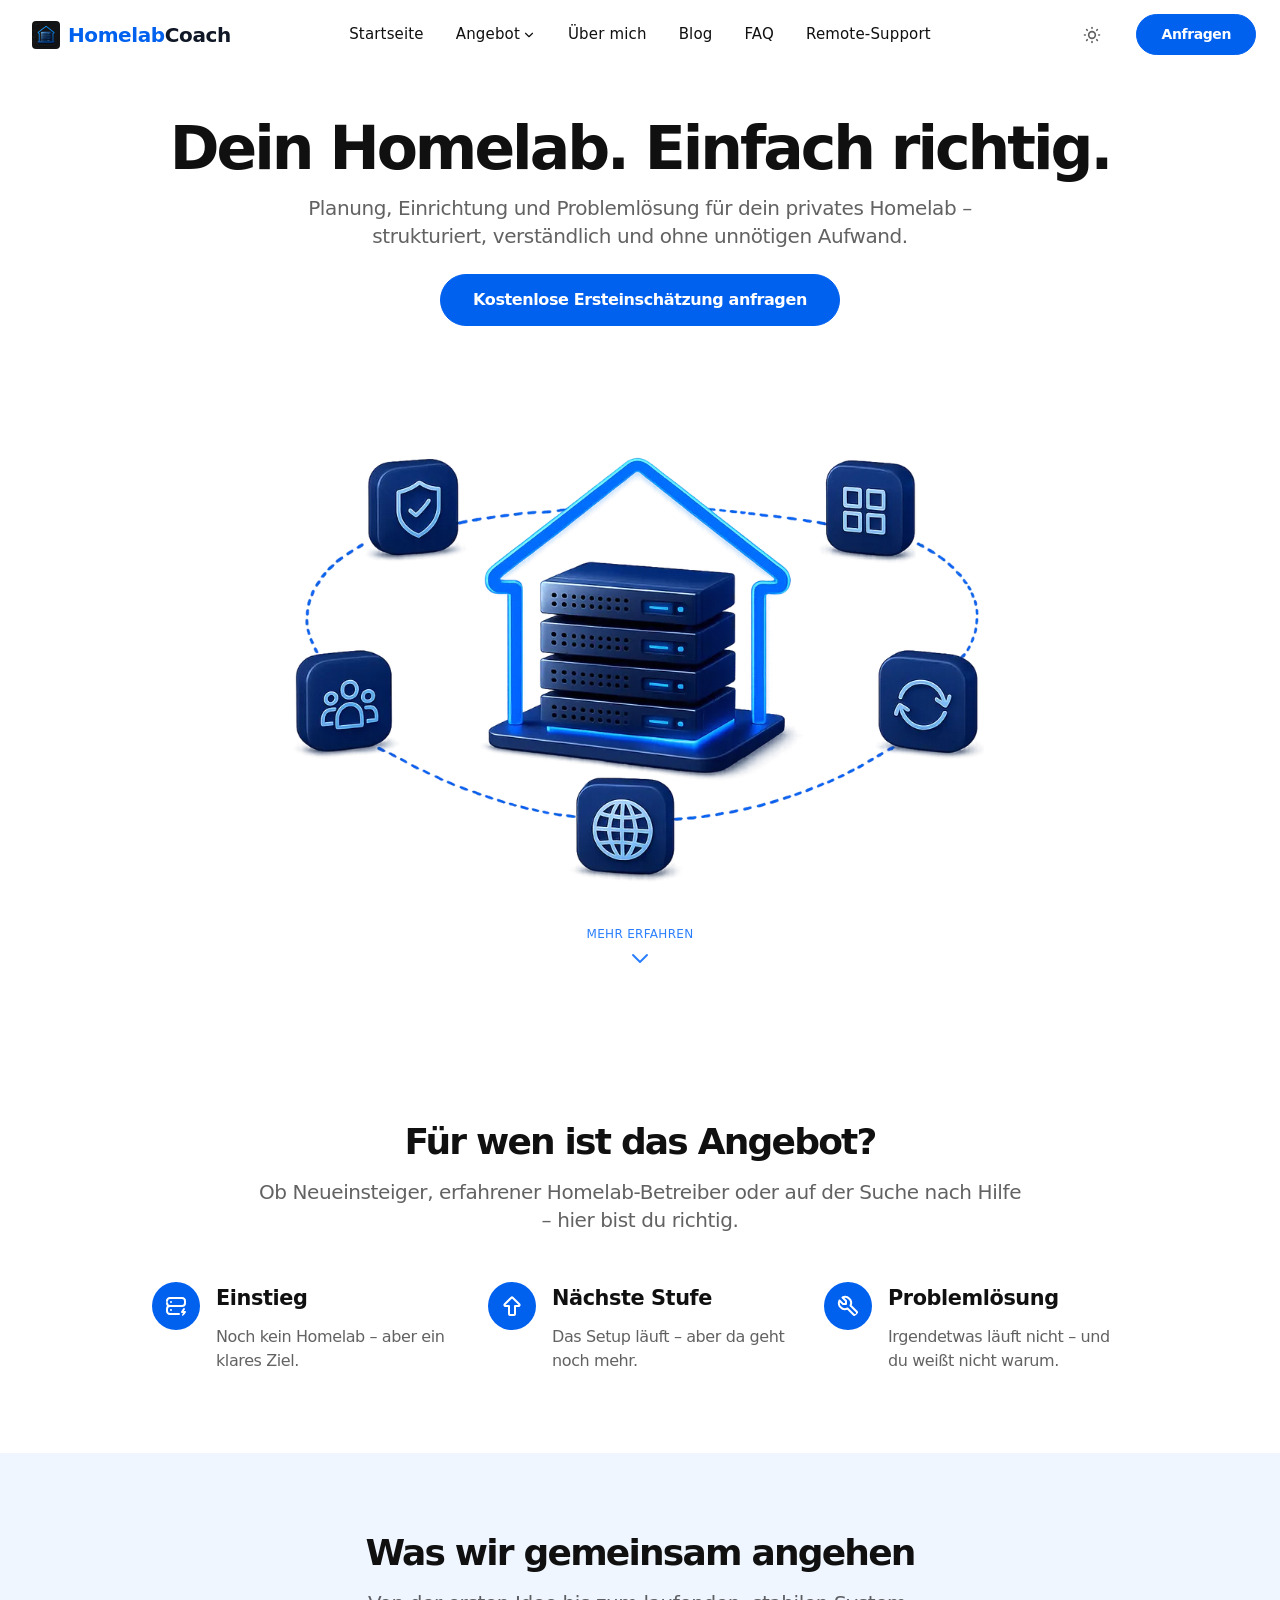
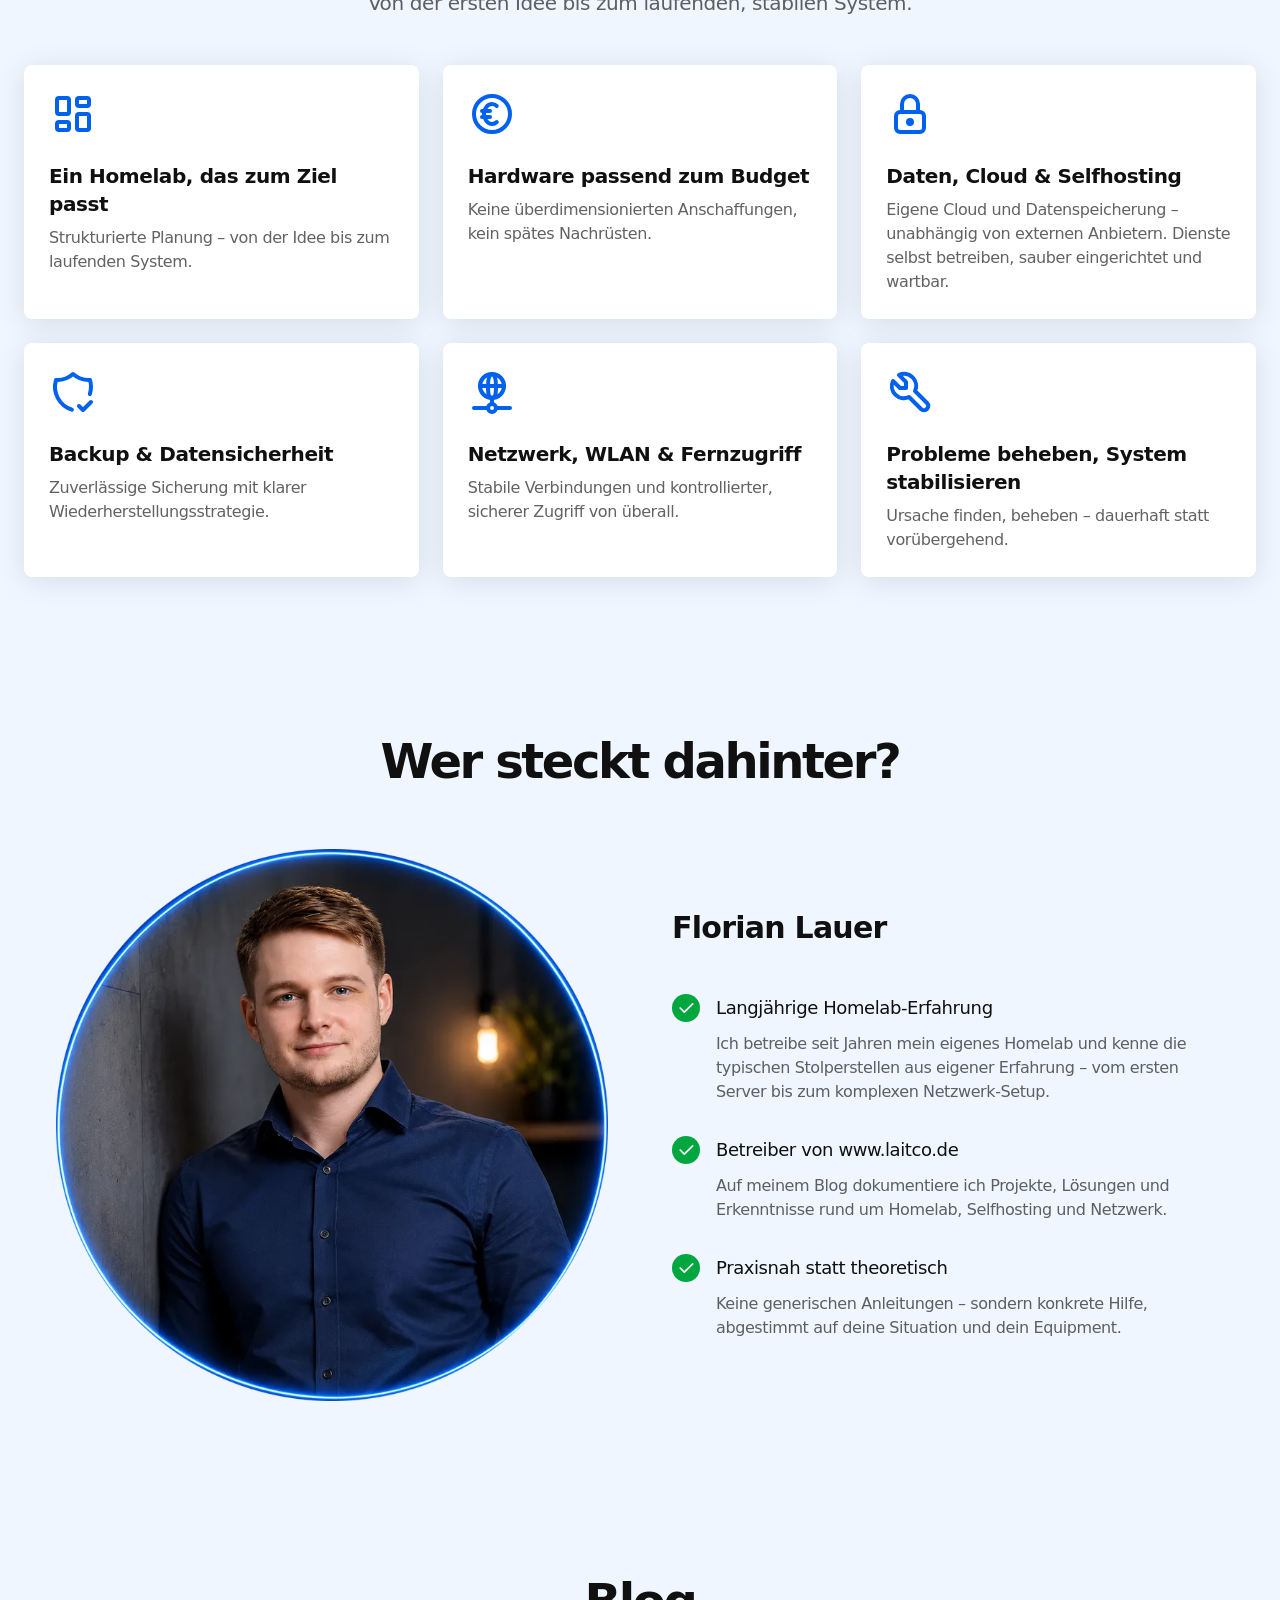
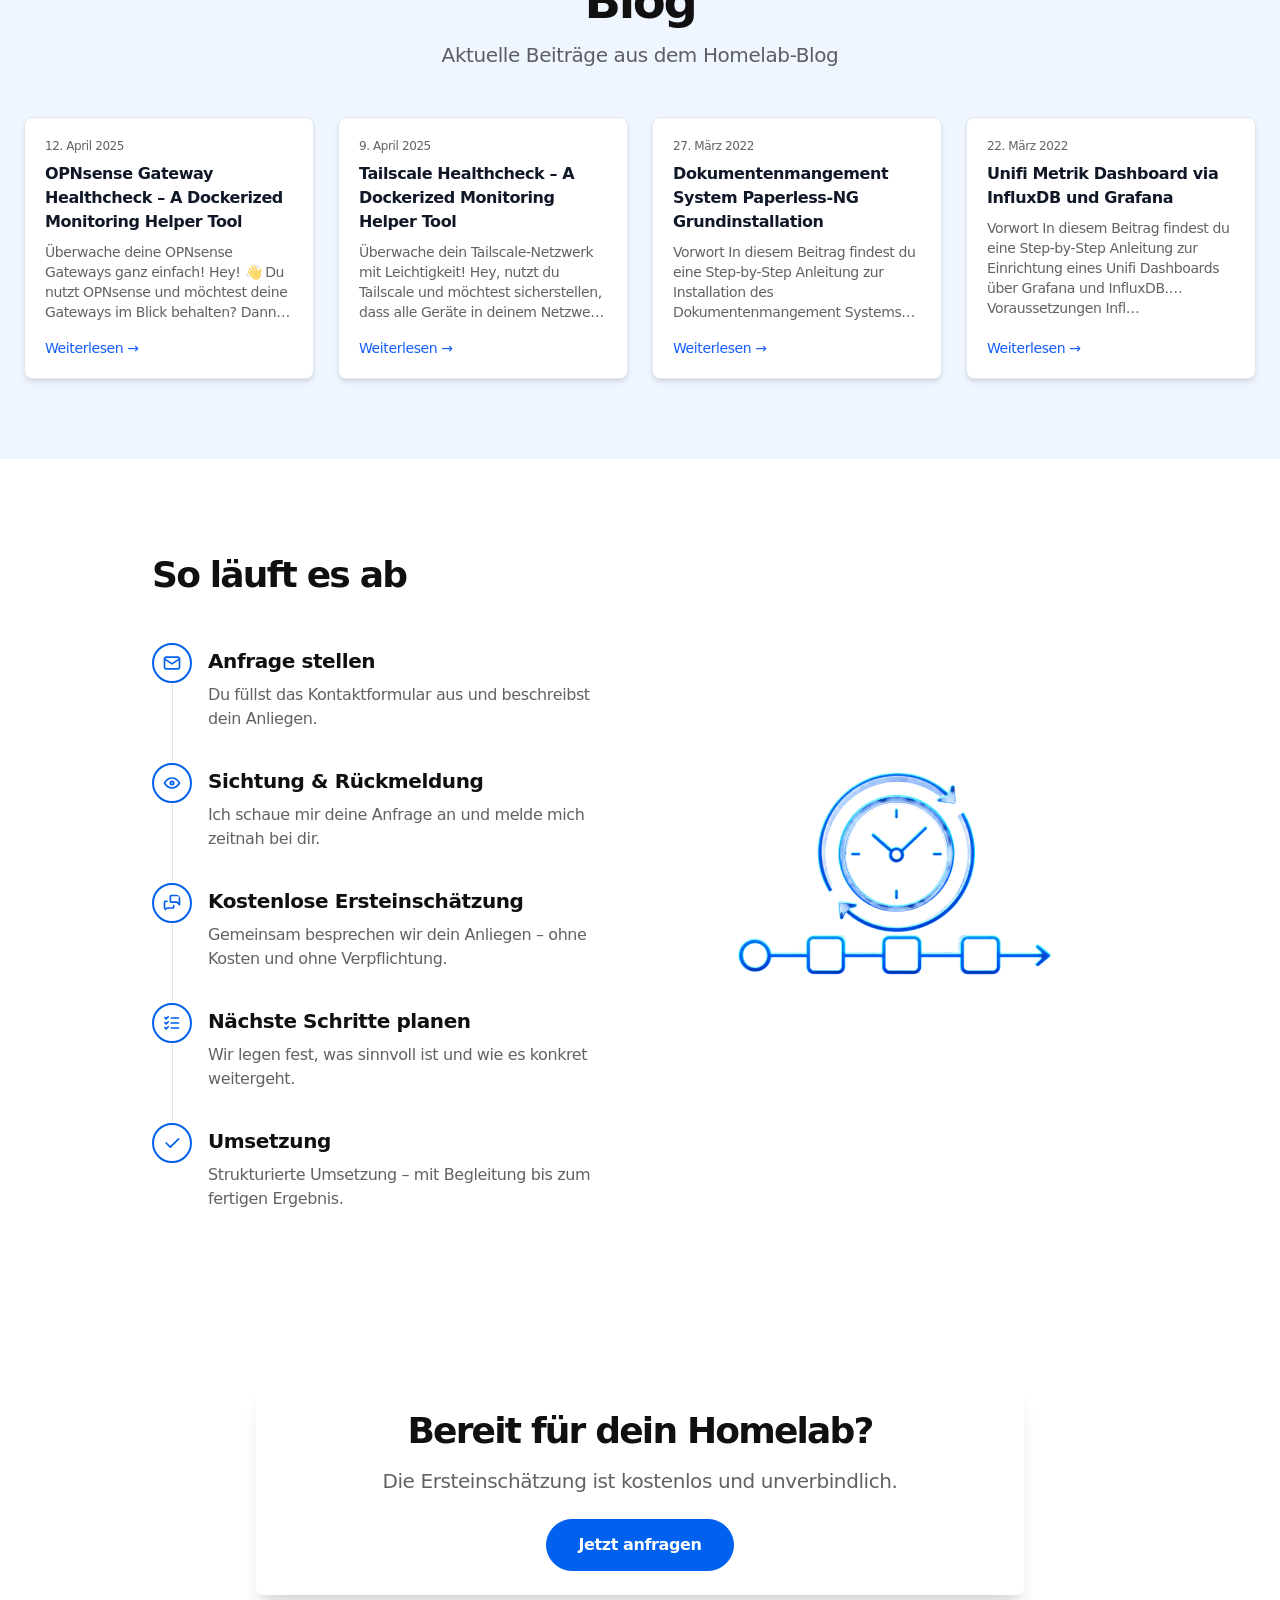
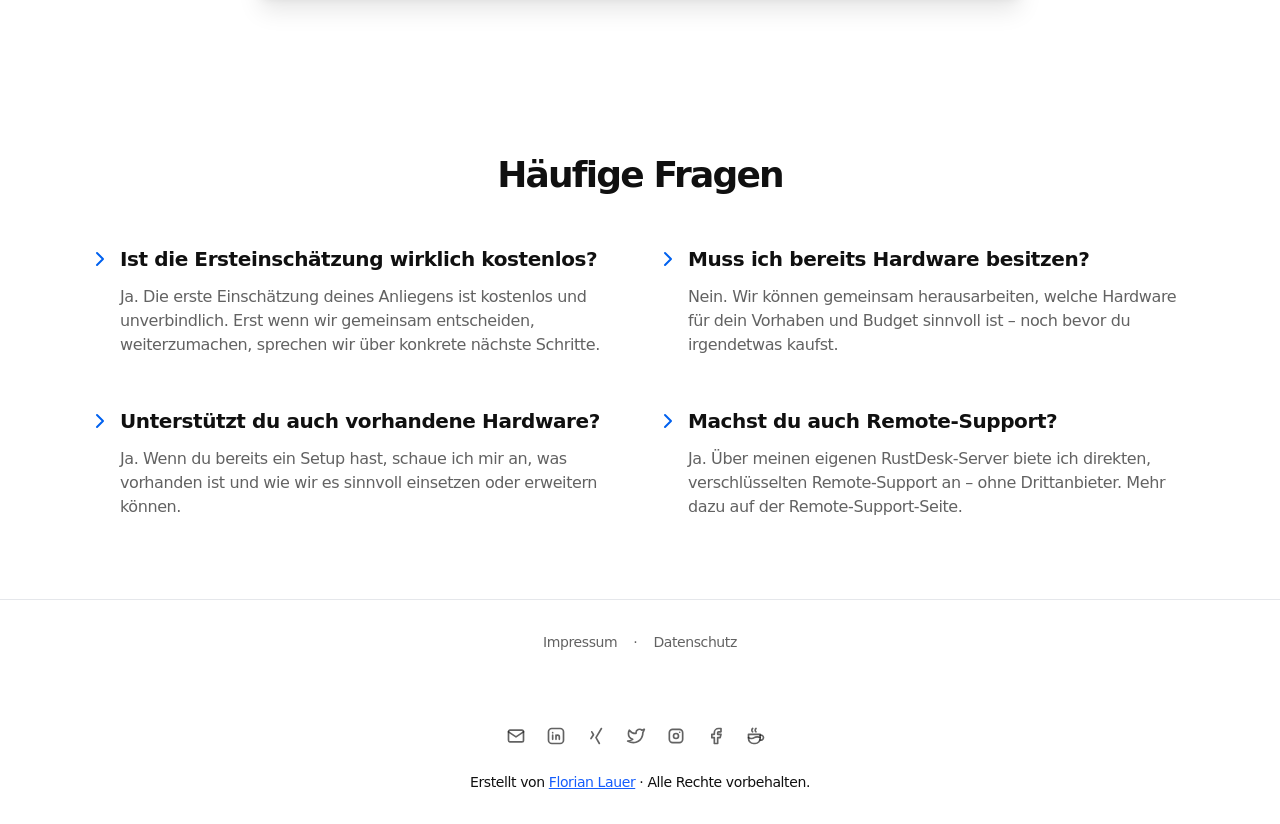
==== commit c6943e0d: "Preview build 2026-06-27 14:47" ====
--- a/index.html
+++ b/index.html
@@ -1 +1 @@
-<!DOCTYPE html><html class="2xl:text-[20px]" dir="ltr" lang="de"><head><meta charset="UTF-8"><meta content="width=device-width,initial-scale=1" name="viewport"><link href="/sitemap-index.xml" rel="sitemap"><link href="/_astro/favicon.CGiRCjPI.ico" rel="shortcut icon"><link href="/_astro/favicon.vp_fBu0c.svg" rel="icon" type="image/svg+xml"><link href="/_astro/favicon.vp_fBu0c.svg" rel="mask-icon" color="#8D46E7"><link href="/_astro/apple-touch-icon.DHIlG7dp.png" rel="apple-touch-icon" sizes="180x180"><style>:root{--cc-font-family:'Inter Variable',sans-serif;--cc-modal-border-radius:1rem;--cc-btn-border-radius:9999px;--cc-bg:#ffffff;--cc-primary-color:#111827;--cc-secondary-color:#6b7280;--cc-btn-primary-bg:rgb(1 97 239);--cc-btn-primary-color:#ffffff;--cc-btn-primary-border-color:rgb(1 97 239);--cc-btn-primary-hover-bg:rgb(1 78 190);--cc-btn-primary-hover-color:#ffffff;--cc-btn-primary-hover-border-color:rgb(1 78 190);--cc-separator-border-color:#e5e7eb;--cc-footer-bg:#f9fafb;--cc-footer-border-color:#e5e7eb}#cc-main.cc--darkmode{--cc-bg:rgb(15 23 42);--cc-primary-color:rgb(229 236 246);--cc-secondary-color:rgb(148 163 184);--cc-btn-primary-bg:rgb(1 97 239);--cc-btn-primary-color:#ffffff;--cc-btn-primary-border-color:rgb(1 97 239);--cc-btn-primary-hover-bg:rgb(1 78 190);--cc-btn-primary-hover-color:#ffffff;--cc-btn-primary-hover-border-color:rgb(1 78 190);--cc-separator-border-color:rgb(255 255 255 / 8%);--cc-footer-bg:rgb(9 15 29);--cc-footer-border-color:rgb(255 255 255 / 8%);--cc-footer-color:rgb(148 163 184)}#cc-main .cm{box-shadow:0 4px 32px rgb(0 0 0 / 20%);border:1px solid var(--cc-separator-border-color)}#cc-main .cm__title{font-weight:600;font-size:1rem}#cc-main .cm__desc{font-size:.875rem;line-height:1.6}#cc-main .cm__btn{font-weight:500;font-size:.875rem}:root{--aw-font-sans:'Inter Variable';--aw-font-serif:'Inter Variable';--aw-font-heading:'Inter Variable';--aw-color-primary:rgb(1 97 239);--aw-color-secondary:rgb(1 84 207);--aw-color-accent:rgb(109 40 217);--aw-color-text-heading:rgb(0 0 0);--aw-color-text-default:rgb(16 16 16);--aw-color-text-muted:rgb(16 16 16 / 66%);--aw-color-bg-page:rgb(255 255 255);--aw-color-bg-page-dark:rgb(3 6 32)}.dark{--aw-font-sans:'Inter Variable';--aw-font-serif:'Inter Variable';--aw-font-heading:'Inter Variable';--aw-color-primary:rgb(1 97 239);--aw-color-secondary:rgb(1 84 207);--aw-color-accent:rgb(109 40 217);--aw-color-text-heading:rgb(247, 248, 248);--aw-color-text-default:rgb(229 236 246);--aw-color-text-muted:rgb(229 236 246 / 66%);--aw-color-bg-page:rgb(3 6 32)}</style><script>!function(){const e="system";function t(e){"dark"===e?document.documentElement.classList.add("dark"):document.documentElement.classList.remove("dark");const t=document.querySelectorAll("[data-aw-toggle-color-scheme] > input");t&&t.length&&t.forEach(t=>{t.checked="dark"!==e})}e&&e.endsWith(":only")||(localStorage.theme,0)?t(e.replace(":only","")):"dark"===localStorage.theme||!("theme"in localStorage)&&window.matchMedia("(prefers-color-scheme: dark)").matches?t("dark"):t("light")}()</script><title>HomelabCoach – Homelab-Beratung für Privatpersonen</title><link href="https://www.homelabcoach.de" rel="canonical"><meta content="Planung, Einrichtung und Problemlösung für dein privates Homelab – strukturiert, verständlich und ohne unnötigen Aufwand. Proxmox, NAS, VPN, Home Assistant, Netzwerk und mehr." name="description"><meta content="index, follow" name="robots"><meta content="HomelabCoach – Homelab-Beratung für Privatpersonen" property="og:title"><meta content="website" property="og:type"><meta content="https://www.homelabcoach.de/_astro/default.CZ816Hke_Z20CwEO.jpg" property="og:image"><meta content="https://www.homelabcoach.de" property="og:url"><meta content="Planung, Einrichtung und Problemlösung für dein privates Homelab – strukturiert, verständlich und ohne unnötigen Aufwand. Proxmox, NAS, VPN, Home Assistant, Netzwerk und mehr." property="og:description"><meta content="de" property="og:locale"><meta content="HomelabCoach" property="og:site_name"><meta content="https://www.homelabcoach.de/_astro/default.CZ816Hke_Z20CwEO.jpg" property="og:image:url"><meta content="1200" property="og:image:width"><meta content="626" property="og:image:height"><meta content="HomelabCoach – Homelab-Beratung für Privatpersonen" property="og:image:alt"><meta content="summary_large_image" name="twitter:card"><meta content="@LauerFlorian" name="twitter:site"><meta content="@LauerFlorian" name="twitter:creator"><script data-id id="ga-init">if(document.getElementById("ga-init").dataset.id){var d=document.getElementById("ga-init").dataset.id;window.dataLayer=window.dataLayer||[],window.gtag=function(){dataLayer.push(arguments)},window.gtag("js",new Date),window.gtag("config",d)}</script><link href="https://images.unsplash.com" rel="preconnect"><script src="https://cloud.umami.is/script.js" data-website-id="8c199268-29fe-42d0-9d3a-f524d0a5fcac" defer="defer"></script><meta content="true" name="astro-view-transitions-enabled"><meta content="swap" name="astro-view-transitions-fallback"><script src="/_astro/ClientRouter.astro_astro_type_script_index_0_lang.CAqDO0tx.js" type="module"></script><link href="/_astro/Layout.BLHyI1UX.css" rel="stylesheet"><script src="/_astro/page.JYoqAuaC.js" type="module"></script></head><body class="antialiased bg-page text-default tracking-tight"><script type="module">function t(){const t=document.getElementById("cc-main");if(!t)return;const e=document.documentElement.classList.contains("dark");t.classList.toggle("cc--darkmode",e)}const c=new MutationObserver(t);c.observe(document.documentElement,{attributes:!0,attributeFilter:["class"]}),document.addEventListener("DOMContentLoaded",t)</script><header class="mx-auto w-full border-b border-gray-50/0 ease-in-out flex-none sticky top-0 transition-[opacity] z-40" data-aw-sticky-header="true" id="header"><div class="inset-0 absolute"></div><div class="relative mx-auto md:px-6 text-default max-w-7xl md:grid md:grid-cols-3 md:items-center px-3 py-3 w-full"><div class="flex justify-between"><a class="flex items-center" href="/"><span class="font-bold dark:text-white text-2xl md:text-xl ml-2 rtl:ml-0 rtl:mr-2 self-center text-gray-900 whitespace-nowrap">HomelabCoach</span></a><div class="flex items-center md:hidden"><button aria-label="Toggle Menu" class="flex flex-col items-center cursor-pointer group h-12 justify-center rounded w-12" type="button" data-aw-toggle-menu><span class="sr-only">Toggle Menu</span> <span class="transition bg-black dark:bg-white duration-200 ease h-0.5 my-1 opacity-80 rounded-full transform w-6 group-[.expanded]:rotate-45 group-[.expanded]:translate-y-2.5" aria-hidden="true"></span> <span class="transition bg-black dark:bg-white duration-200 ease h-0.5 my-1 opacity-80 rounded-full transform w-6 group-[.expanded]:opacity-0" aria-hidden="true"></span> <span class="transition bg-black dark:bg-white duration-200 ease h-0.5 my-1 opacity-80 rounded-full transform w-6 group-[.expanded]:-rotate-45 group-[.expanded]:-translate-y-2.5" aria-hidden="true"></span></button></div></div><nav aria-label="Main navigation" class="items-center md:w-auto w-full hidden md:flex md:justify-self-center md:mx-5 md:overflow-visible overflow-x-hidden overflow-y-auto text-default"><ul class="flex flex-col md:flex-row font-medium md:justify-center md:self-center md:text-[0.9375rem] md:w-auto text-xl tracking-[0.01rem] w-full"><li class><a class="flex items-center dark:hover:text-white hover:text-link px-4 py-3 whitespace-nowrap aw-link-active" href="/">Startseite</a></li><li class><a class="flex items-center dark:hover:text-white hover:text-link px-4 py-3 whitespace-nowrap" href="/remotesupport">Remote-Support</a></li></ul></nav><div class="items-center md:w-auto w-full hidden md:flex bottom-0 fixed justify-end left-0 md:justify-self-end md:mb-0 md:p-0 md:self-center md:static p-3 rtl:left-auto rtl:right-0"><div class="flex items-center justify-between md:w-auto w-full"><div class="flex"><button aria-label="Toggle between Dark and Light mode" class="text-muted text-sm dark:focus:ring-gray-700 dark:hover:bg-gray-700 dark:text-gray-400 focus:outline-none focus:ring-4 focus:ring-gray-200 hover:bg-gray-100 inline-flex items-center p-2.5 rounded-lg" type="button" data-aw-toggle-color-scheme><svg class="md:h-5 h-6 md:inline-block md:w-5 w-6" data-icon="tabler:sun" height="1em" width="1em"><symbol id="ai:tabler:sun" viewBox="0 0 24 24"><path d="M8 12a4 4 0 1 0 8 0a4 4 0 1 0-8 0m-5 0h1m8-9v1m8 8h1m-9 8v1M5.6 5.6l.7.7m12.1-.7l-.7.7m0 11.4l.7.7m-12.1-.7l-.7.7" fill="none" stroke="currentColor" stroke-linecap="round" stroke-linejoin="round" stroke-width="2"/></symbol><use href="#ai:tabler:sun"></use></svg></button></div><span class="ml-4 rtl:ml-0 rtl:mr-4"><a class="font-semibold btn-primary md:px-6 ml-2 px-5.5 py-2.5 shadow-none text-sm w-auto" href="/form">Anfragen</a></span></div></div></div></header><main><section class="relative not-prose md:-mt-[76px]"><div class="inset-0 absolute pointer-events-none" aria-hidden="true"></div><div class="relative mx-auto px-4 max-w-7xl sm:px-6"><div class="pointer-events-none md:pt-[76px] pt-0"></div><div class="py-12 md:py-20"><div class="mx-auto max-w-5xl md:pb-16 pb-10 text-center"><h1 class="intersect-once motion-safe:md:intersect:animate-fade motion-safe:md:opacity-0 intersect-quarter dark:text-gray-200 font-bold font-heading leading-tighter mb-4 md:text-6xl text-5xl tracking-tighter">Dein Homelab. Einfach richtig.</h1><div class="mx-auto max-w-3xl"><p class="text-muted text-xl dark:text-slate-300 intersect-once intersect-quarter mb-6 motion-safe:md:intersect:animate-fade motion-safe:md:opacity-0">Planung, Einrichtung und Problemlösung für dein privates Homelab – strukturiert, verständlich und ohne unnötigen Aufwand.</p><div class="flex flex-col intersect-once intersect-quarter motion-safe:md:intersect:animate-fade motion-safe:md:opacity-0 flex-nowrap gap-4 m-auto max-w-xs sm:flex-row sm:justify-center sm:max-w-md"><div class="flex w-full sm:w-auto"><a class="btn-primary sm:mb-0 w-full" href="/form">Kostenlose Ersteinschätzung anfragen</a></div></div></div></div><div class="intersect-once motion-safe:md:intersect:animate-fade motion-safe:md:opacity-0 intersect-quarter intersect-no-queue"><div class="relative m-auto max-w-5xl"><img alt="HomelabCoach Hero" class="mx-auto w-full h-auto rounded-md" decoding="async" height="1024" loading="eager" sizes="(max-width: 767px) 400px, (max-width: 1023px) 768px, (max-width: 2039px) 1024px, 2040px" src="/_astro/hero-homelab.dlzz10x4_1h38L1.webp" srcset="/_astro/hero-homelab.dlzz10x4_Z130TtC.webp 400w, /_astro/hero-homelab.dlzz10x4_ZCePDQ.webp 768w, /_astro/hero-homelab.dlzz10x4_M7o08.webp 1024w, /_astro/hero-homelab.dlzz10x4_1h38L1.webp 1536w" style="object-fit:cover;object-position:center;max-width:1536px;max-height:1024px;aspect-ratio:1.5;width:100%" width="1536" fetchpriority="high"></div></div></div></div></section><section class="relative not-prose scroll-mt-[72px]" id="fuer-wen"><div class="inset-0 absolute pointer-events-none -z-[1]" aria-hidden="true"><div class="inset-0 absolute"></div></div><div class="intersect-once motion-safe:md:intersect:animate-fade motion-safe:md:opacity-0 intersect-quarter intersect-no-queue relative mx-auto px-4 lg:py-20 md:px-6 md:py-16 py-12 text-default max-w-5xl"><div class="text-center md:mx-auto md:mb-12 mb-8 max-w-3xl"><h2 class="font-bold font-heading leading-tighter tracking-tighter text-heading md:text-4xl text-3xl">Für wen ist das Angebot?</h2><p class="text-muted text-xl mt-4">Ob Neueinsteiger, erfahrener Homelab-Betreiber oder auf der Suche nach Hilfe – hier bist du richtig.</p></div><div class="mx-auto gap-8 grid md:gap-y-12 sm:grid-cols-2 lg:grid-cols-3"><div class="intersect-once motion-safe:md:intersect:animate-fade motion-safe:md:opacity-0"><div class="flex flex-row max-w-md"><div class="flex justify-center"><svg class="rtl:mr-0 rtl:mr-0 mr-2 rtl:ml-2 h-7 rounded-full w-7 bg-primary md:h-12 md:p-3 md:w-12 mr-4 p-2 rtl:ml-4 text-white" data-icon="tabler:server-bolt" height="1em" width="1em"><symbol id="ai:tabler:server-bolt" viewBox="0 0 24 24"><path d="M3 7a3 3 0 0 1 3-3h12a3 3 0 0 1 3 3v2a3 3 0 0 1-3 3H6a3 3 0 0 1-3-3m12 11H6a3 3 0 0 1-3-3v-2a3 3 0 0 1 3-3h12M7 8v.01M7 16v.01M20 15l-2 3h3l-2 3" fill="none" stroke="currentColor" stroke-linecap="round" stroke-linejoin="round" stroke-width="2"/></symbol><use href="#ai:tabler:server-bolt"></use></svg></div><div class="mt-0.5"><h3 class="font-bold text-xl md:text-[1.3rem]">Einstieg</h3><p class="text-muted mt-3">Noch kein Homelab – aber ein klares Ziel.</p></div></div></div><div class="intersect-once motion-safe:md:intersect:animate-fade motion-safe:md:opacity-0"><div class="flex flex-row max-w-md"><div class="flex justify-center"><svg class="rtl:mr-0 rtl:mr-0 mr-2 rtl:ml-2 h-7 rounded-full w-7 bg-primary md:h-12 md:p-3 md:w-12 mr-4 p-2 rtl:ml-4 text-white" data-icon="tabler:arrow-big-up" height="1em" width="1em"><symbol id="ai:tabler:arrow-big-up" viewBox="0 0 24 24"><path d="M9 20v-8H5.414a1 1 0 0 1-.707-1.707l6.586-6.586a1 1 0 0 1 1.414 0l6.586 6.586A1 1 0 0 1 18.586 12H15v8a1 1 0 0 1-1 1h-4a1 1 0 0 1-1-1" fill="none" stroke="currentColor" stroke-linecap="round" stroke-linejoin="round" stroke-width="2"/></symbol><use href="#ai:tabler:arrow-big-up"></use></svg></div><div class="mt-0.5"><h3 class="font-bold text-xl md:text-[1.3rem]">Nächste Stufe</h3><p class="text-muted mt-3">Das Setup läuft – aber da geht noch mehr.</p></div></div></div><div class="intersect-once motion-safe:md:intersect:animate-fade motion-safe:md:opacity-0"><div class="flex flex-row max-w-md"><div class="flex justify-center"><svg class="rtl:mr-0 rtl:mr-0 mr-2 rtl:ml-2 h-7 rounded-full w-7 bg-primary md:h-12 md:p-3 md:w-12 mr-4 p-2 rtl:ml-4 text-white" data-icon="tabler:tool" height="1em" width="1em"><symbol id="ai:tabler:tool" viewBox="0 0 24 24"><path d="M7 10h3V7L6.5 3.5a6 6 0 0 1 8 8l6 6a2 2 0 0 1-3 3l-6-6a6 6 0 0 1-8-8z" fill="none" stroke="currentColor" stroke-linecap="round" stroke-linejoin="round" stroke-width="2"/></symbol><use href="#ai:tabler:tool"></use></svg></div><div class="mt-0.5"><h3 class="font-bold text-xl md:text-[1.3rem]">Problemlösung</h3><p class="text-muted mt-3">Irgendetwas läuft nicht – und du weißt nicht warum.</p></div></div></div></div></div></section><section class="relative not-prose scroll-mt-[72px]" id="leistungen"><div class="inset-0 absolute pointer-events-none -z-[1]" aria-hidden="true"><div class="inset-0 absolute bg-blue-50 dark:bg-transparent"></div></div><div class="intersect-once motion-safe:md:intersect:animate-fade motion-safe:md:opacity-0 intersect-quarter intersect-no-queue relative mx-auto px-4 lg:py-20 md:px-6 md:py-16 py-12 text-default max-w-7xl"><div class="text-center md:mx-auto md:mb-12 mb-8 max-w-3xl"><h2 class="font-bold font-heading leading-tighter tracking-tighter text-heading md:text-4xl text-3xl">Was wir gemeinsam angehen</h2><p class="text-muted text-xl mt-4">Von der ersten Idee bis zum laufenden, stabilen System.</p></div><div class="grid sm:grid-cols-2 lg:grid-cols-3 gap-4 gap-x-12 md:gap-6"><div class="flex flex-col bg-white border dark:bg-slate-900 rounded-lg backdrop-blur border-[#ffffff29] dark:shadow-[0_4px_30px_rgba(0,0,0,0.1)] intersect-no-queue intersect-once intersect-quarter motion-safe:md:intersect:animate-fade motion-safe:md:opacity-0 p-6 relative shadow-[0_4px_30px_rgba(0,0,0,0.1)]"><svg class="text-primary h-12 mb-6 w-12" data-icon="tabler:layout-dashboard" height="1em" width="1em"><symbol id="ai:tabler:layout-dashboard" viewBox="0 0 24 24"><path d="M5 4h4a1 1 0 0 1 1 1v6a1 1 0 0 1-1 1H5a1 1 0 0 1-1-1V5a1 1 0 0 1 1-1m0 12h4a1 1 0 0 1 1 1v2a1 1 0 0 1-1 1H5a1 1 0 0 1-1-1v-2a1 1 0 0 1 1-1m10-4h4a1 1 0 0 1 1 1v6a1 1 0 0 1-1 1h-4a1 1 0 0 1-1-1v-6a1 1 0 0 1 1-1m0-8h4a1 1 0 0 1 1 1v2a1 1 0 0 1-1 1h-4a1 1 0 0 1-1-1V5a1 1 0 0 1 1-1" fill="none" stroke="currentColor" stroke-linecap="round" stroke-linejoin="round" stroke-width="2"/></symbol><use href="#ai:tabler:layout-dashboard"></use></svg><div class="font-bold text-xl">Ein Homelab, das zum Ziel passt</div><p class="text-muted mt-2">Strukturierte Planung – von der Idee bis zum laufenden System.</p></div><div class="flex flex-col bg-white border dark:bg-slate-900 rounded-lg backdrop-blur border-[#ffffff29] dark:shadow-[0_4px_30px_rgba(0,0,0,0.1)] intersect-no-queue intersect-once intersect-quarter motion-safe:md:intersect:animate-fade motion-safe:md:opacity-0 p-6 relative shadow-[0_4px_30px_rgba(0,0,0,0.1)]"><svg class="text-primary h-12 mb-6 w-12" data-icon="tabler:coin-euro" height="1em" width="1em"><symbol id="ai:tabler:coin-euro" viewBox="0 0 24 24"><g fill="none" stroke="currentColor" stroke-linecap="round" stroke-linejoin="round" stroke-width="2"><path d="M3 12a9 9 0 1 0 18 0a9 9 0 1 0-18 0"/><path d="M14.401 8c-.669-.628-1.5-1-2.401-1c-2.21 0-4 2.239-4 5s1.79 5 4 5c.9 0 1.731-.372 2.4-1M7 10.5h4m-4 3h4"/></g></symbol><use href="#ai:tabler:coin-euro"></use></svg><div class="font-bold text-xl">Hardware passend zum Budget</div><p class="text-muted mt-2">Keine überdimensionierten Anschaffungen, kein spätes Nachrüsten.</p></div><div class="flex flex-col bg-white border dark:bg-slate-900 rounded-lg backdrop-blur border-[#ffffff29] dark:shadow-[0_4px_30px_rgba(0,0,0,0.1)] intersect-no-queue intersect-once intersect-quarter motion-safe:md:intersect:animate-fade motion-safe:md:opacity-0 p-6 relative shadow-[0_4px_30px_rgba(0,0,0,0.1)]"><svg class="text-primary h-12 mb-6 w-12" data-icon="tabler:lock" height="1em" width="1em"><symbol id="ai:tabler:lock" viewBox="0 0 24 24"><g fill="none" stroke="currentColor" stroke-linecap="round" stroke-linejoin="round" stroke-width="2"><path d="M5 13a2 2 0 0 1 2-2h10a2 2 0 0 1 2 2v6a2 2 0 0 1-2 2H7a2 2 0 0 1-2-2z"/><path d="M11 16a1 1 0 1 0 2 0a1 1 0 0 0-2 0m-3-5V7a4 4 0 1 1 8 0v4"/></g></symbol><use href="#ai:tabler:lock"></use></svg><div class="font-bold text-xl">Daten, Cloud &amp; Selfhosting</div><p class="text-muted mt-2">Eigene Cloud und Datenspeicherung – unabhängig von externen Anbietern. Dienste selbst betreiben, sauber eingerichtet und wartbar.</p></div><div class="flex flex-col bg-white border dark:bg-slate-900 rounded-lg backdrop-blur border-[#ffffff29] dark:shadow-[0_4px_30px_rgba(0,0,0,0.1)] intersect-no-queue intersect-once intersect-quarter motion-safe:md:intersect:animate-fade motion-safe:md:opacity-0 p-6 relative shadow-[0_4px_30px_rgba(0,0,0,0.1)]"><svg class="text-primary h-12 mb-6 w-12" data-icon="tabler:shield-check" height="1em" width="1em"><symbol id="ai:tabler:shield-check" viewBox="0 0 24 24"><path d="M11.46 20.846A12 12 0 0 1 3.5 6A12 12 0 0 0 12 3a12 12 0 0 0 8.5 3a12 12 0 0 1-.09 7.06M15 19l2 2l4-4" fill="none" stroke="currentColor" stroke-linecap="round" stroke-linejoin="round" stroke-width="2"/></symbol><use href="#ai:tabler:shield-check"></use></svg><div class="font-bold text-xl">Backup &amp; Datensicherheit</div><p class="text-muted mt-2">Zuverlässige Sicherung mit klarer Wiederherstellungsstrategie.</p></div><div class="flex flex-col bg-white border dark:bg-slate-900 rounded-lg backdrop-blur border-[#ffffff29] dark:shadow-[0_4px_30px_rgba(0,0,0,0.1)] intersect-no-queue intersect-once intersect-quarter motion-safe:md:intersect:animate-fade motion-safe:md:opacity-0 p-6 relative shadow-[0_4px_30px_rgba(0,0,0,0.1)]"><svg class="text-primary h-12 mb-6 w-12" data-icon="tabler:network" height="1em" width="1em"><symbol id="ai:tabler:network" viewBox="0 0 24 24"><g fill="none" stroke="currentColor" stroke-linecap="round" stroke-linejoin="round" stroke-width="2"><path d="M6 9a6 6 0 1 0 12 0A6 6 0 0 0 6 9"/><path d="M12 3q2 .5 2 6c0 5.5-.667 5.667-2 6m0-12q-2 .5-2 6c0 5.5.667 5.667 2 6M6 9h12M3 20h7m4 0h7m-11 0a2 2 0 1 0 4 0a2 2 0 0 0-4 0m2-5v3"/></g></symbol><use href="#ai:tabler:network"></use></svg><div class="font-bold text-xl">Netzwerk, WLAN &amp; Fernzugriff</div><p class="text-muted mt-2">Stabile Verbindungen und kontrollierter, sicherer Zugriff von überall.</p></div><div class="flex flex-col bg-white border dark:bg-slate-900 rounded-lg backdrop-blur border-[#ffffff29] dark:shadow-[0_4px_30px_rgba(0,0,0,0.1)] intersect-no-queue intersect-once intersect-quarter motion-safe:md:intersect:animate-fade motion-safe:md:opacity-0 p-6 relative shadow-[0_4px_30px_rgba(0,0,0,0.1)]"><svg class="text-primary h-12 mb-6 w-12" data-icon="tabler:tool" height="1em" width="1em" viewBox="0 0 24 24"><use href="#ai:tabler:tool"></use></svg><div class="font-bold text-xl">Probleme beheben, System stabilisieren</div><p class="text-muted mt-2">Ursache finden, beheben – dauerhaft statt vorübergehend.</p></div></div></div></section><section class="relative not-prose scroll-mt-[72px]" id="ueber-mich"><div class="inset-0 absolute pointer-events-none -z-[1]" aria-hidden="true"><div class="inset-0 absolute bg-blue-50 dark:bg-transparent"></div></div><div class="intersect-once motion-safe:md:intersect:animate-fade motion-safe:md:opacity-0 intersect-quarter intersect-no-queue relative mx-auto px-4 lg:py-20 md:px-6 md:py-16 py-12 text-default max-w-7xl"><div class="text-center md:mx-auto md:mb-12 mb-8 lg:max-w-2xl max-w-xl sm:mx-auto"><h2 class="font-bold font-heading leading-tighter tracking-tighter text-heading mb-4 text-4xl md:text-5xl">Wer steckt dahinter?</h2></div><div class="mx-auto max-w-7xl md:px-8 p-4"><div class="md:flex md:flex-row-reverse md:gap-16"><div class="md:basis-1/2 self-center"><div class="mb-12 dark:text-slate-400 text-lg"><h3 class="font-bold dark:text-white text-2xl mb-2 sm:text-3xl tracking-tight">Florian Lauer</h3></div><div class="mx-auto gap-8 grid gap-y-4 md:gap-y-8"><div class="intersect-once motion-safe:md:intersect:animate-fade motion-safe:md:opacity-0"><div class="flex flex-row max-w-none"><div class="flex justify-center"><svg class="flex items-center justify-center bg-green-600 dark:bg-green-700 h-7 mr-2 p-1 rounded-full rtl:ml-2 rtl:mr-0 text-gray-50 w-7" data-icon="tabler:check" height="1em" width="1em" viewBox="0 0 24 24"><use href="#ai:tabler:check"></use></svg></div><div class="mt-0.5"><h3 class="dark:text-white ml-2 rtl:ml-0 rtl:mr-2 font-medium leading-6 text-lg">Langjährige Homelab-Erfahrung</h3><p class="text-muted dark:text-slate-400 ml-2 mt-3 rtl:ml-0 rtl:mr-2">Ich betreibe seit Jahren mein eigenes Homelab und kenne die typischen Stolperstellen aus eigener Erfahrung – vom ersten Server bis zum komplexen Netzwerk-Setup.</p></div></div></div><div class="intersect-once motion-safe:md:intersect:animate-fade motion-safe:md:opacity-0"><div class="flex flex-row max-w-none"><div class="flex justify-center"><svg class="flex items-center justify-center bg-green-600 dark:bg-green-700 h-7 mr-2 p-1 rounded-full rtl:ml-2 rtl:mr-0 text-gray-50 w-7" data-icon="tabler:check" height="1em" width="1em" viewBox="0 0 24 24"><use href="#ai:tabler:check"></use></svg></div><div class="mt-0.5"><h3 class="dark:text-white ml-2 rtl:ml-0 rtl:mr-2 font-medium leading-6 text-lg">Betreiber von www.laitco.de</h3><p class="text-muted dark:text-slate-400 ml-2 mt-3 rtl:ml-0 rtl:mr-2">Auf meinem Blog dokumentiere ich Projekte, Lösungen und Erkenntnisse rund um Homelab, Selfhosting und Netzwerk.</p></div></div></div><div class="intersect-once motion-safe:md:intersect:animate-fade motion-safe:md:opacity-0"><div class="flex flex-row max-w-none"><div class="flex justify-center"><svg class="flex items-center justify-center bg-green-600 dark:bg-green-700 h-7 mr-2 p-1 rounded-full rtl:ml-2 rtl:mr-0 text-gray-50 w-7" data-icon="tabler:check" height="1em" width="1em" viewBox="0 0 24 24"><use href="#ai:tabler:check"></use></svg></div><div class="mt-0.5"><h3 class="dark:text-white ml-2 rtl:ml-0 rtl:mr-2 font-medium leading-6 text-lg">Praxisnah statt theoretisch</h3><p class="text-muted dark:text-slate-400 ml-2 mt-3 rtl:ml-0 rtl:mr-2">Keine generischen Anleitungen – sondern konkrete Hilfe, abgestimmt auf deine Situation und dein Equipment.</p></div></div></div></div></div><div class="md:basis-1/2 md:mt-0 mt-10" aria-hidden="true"><div class="relative m-auto max-w-4xl"><img alt="Florian Lauer" class="mx-auto w-full bg-gray-500 rounded-lg shadow-lg" decoding="async" height="500" loading="lazy" sizes="(max-width: 768px) 100vw, 432px" src="https://placehold.co/600x400/e2e8f0/94a3b8?text=Foto" srcset="https://placehold.co/600x400/e2e8f0/94a3b8?text=Foto 400w, https://placehold.co/600x400/e2e8f0/94a3b8?text=Foto 768w" style="object-fit:cover;object-position:center;width:100%;height:auto;aspect-ratio:1" width="500"></div></div></div></div></div></section><section class="relative not-prose"><div class="inset-0 absolute pointer-events-none bg-blue-50 dark:bg-transparent" aria-hidden="true"></div><div class="relative mx-auto px-4 max-w-7xl sm:px-6 md:py-20 py-16"><div class="text-center md:mx-auto md:mb-12 mb-10"><h2 class="font-bold font-heading leading-tighter tracking-tighter mb-4 text-4xl md:text-5xl dark:text-white">Blog</h2><p class="text-muted dark:text-slate-400 text-xl max-w-3xl mx-auto">Aktuelle Beiträge aus dem Homelab-Blog</p></div><div class="grid gap-6 lg:grid-cols-4 md:grid-cols-2"><a class="flex flex-col bg-white border dark:bg-slate-900 rounded-lg border-slate-200 dark:border-slate-700 duration-300 group hover:shadow-lg overflow-hidden shadow-md transition-shadow" href="https://www.laitco.de/posts/OPNsense_Gateway_Healthcheck_A_Dockerized_Monitoring_Helper_Tool/" rel="noopener noreferrer" target="_blank"><div class="flex flex-col flex-1 p-5"><p class="text-muted dark:text-slate-400 mb-2 text-xs">12. April 2025</p><h3 class="dark:text-white mb-2 dark:group-hover:text-blue-400 font-semibold group-hover:text-blue-600 line-clamp-3 text-gray-900 transition-colors">OPNsense Gateway Healthcheck – A Dockerized Monitoring Helper Tool</h3><p class="text-muted dark:text-slate-400 flex-1 line-clamp-4 text-sm">Überwache deine OPNsense Gateways ganz einfach! Hey! 👋 Du nutzt OPNsense und möchtest deine Gateways im Blick behalten? Dann habe ich genau das Richtige für d…</p><span class="font-medium dark:text-blue-400 group-hover:underline mt-4 text-blue-600 text-sm">Weiterlesen →</span></div></a><a class="flex flex-col bg-white border dark:bg-slate-900 rounded-lg border-slate-200 dark:border-slate-700 duration-300 group hover:shadow-lg overflow-hidden shadow-md transition-shadow" href="https://www.laitco.de/posts/Tailscale_Healthcheck_A_Dockerized_Monitoring_Helper_Tool/" rel="noopener noreferrer" target="_blank"><div class="flex flex-col flex-1 p-5"><p class="text-muted dark:text-slate-400 mb-2 text-xs">9. April 2025</p><h3 class="dark:text-white mb-2 dark:group-hover:text-blue-400 font-semibold group-hover:text-blue-600 line-clamp-3 text-gray-900 transition-colors">Tailscale Healthcheck – A Dockerized Monitoring Helper Tool</h3><p class="text-muted dark:text-slate-400 flex-1 line-clamp-4 text-sm">Überwache dein Tailscale-Netzwerk mit Leichtigkeit! Hey, nutzt du Tailscale und möchtest sicherstellen, dass alle Geräte in deinem Netzwerk gesund und erreichb…</p><span class="font-medium dark:text-blue-400 group-hover:underline mt-4 text-blue-600 text-sm">Weiterlesen →</span></div></a><a class="flex flex-col bg-white border dark:bg-slate-900 rounded-lg border-slate-200 dark:border-slate-700 duration-300 group hover:shadow-lg overflow-hidden shadow-md transition-shadow" href="https://www.laitco.de/posts/PaperlessNG_Grundinstallation/" rel="noopener noreferrer" target="_blank"><div class="flex flex-col flex-1 p-5"><p class="text-muted dark:text-slate-400 mb-2 text-xs">27. März 2022</p><h3 class="dark:text-white mb-2 dark:group-hover:text-blue-400 font-semibold group-hover:text-blue-600 line-clamp-3 text-gray-900 transition-colors">Dokumentenmangement System Paperless-NG Grundinstallation</h3><p class="text-muted dark:text-slate-400 flex-1 line-clamp-4 text-sm">Vorwort In diesem Beitrag findest du eine Step-by-Step Anleitung zur Installation des Dokumentenmangement Systems Paperless-NG als Docker Container. Voraussetz…</p><span class="font-medium dark:text-blue-400 group-hover:underline mt-4 text-blue-600 text-sm">Weiterlesen →</span></div></a><a class="flex flex-col bg-white border dark:bg-slate-900 rounded-lg border-slate-200 dark:border-slate-700 duration-300 group hover:shadow-lg overflow-hidden shadow-md transition-shadow" href="https://www.laitco.de/posts/Unifi_Metrics_Grafana/" rel="noopener noreferrer" target="_blank"><div class="flex flex-col flex-1 p-5"><p class="text-muted dark:text-slate-400 mb-2 text-xs">22. März 2022</p><h3 class="dark:text-white mb-2 dark:group-hover:text-blue-400 font-semibold group-hover:text-blue-600 line-clamp-3 text-gray-900 transition-colors">Unifi Metrik Dashboard via InfluxDB und Grafana</h3><p class="text-muted dark:text-slate-400 flex-1 line-clamp-4 text-sm">Vorwort In diesem Beitrag findest du eine Step-by-Step Anleitung zur Einrichtung eines Unifi Dashboards über Grafana und InfluxDB. Voraussetzungen Infl…</p><span class="font-medium dark:text-blue-400 group-hover:underline mt-4 text-blue-600 text-sm">Weiterlesen →</span></div></a></div></div></section><section class="relative not-prose scroll-mt-[72px]" id="ablauf"><div class="inset-0 absolute pointer-events-none -z-[1]" aria-hidden="true"><div class="inset-0 absolute"></div></div><div class="intersect-once motion-safe:md:intersect:animate-fade motion-safe:md:opacity-0 intersect-quarter intersect-no-queue relative mx-auto px-4 lg:py-20 md:px-6 md:py-16 py-12 text-default max-w-5xl"><div class="flex flex-col md:flex-row gap-8 md:gap-12"><div class="md:basis-1/2 md:py-4 md:self-center"><div class="md:mx-auto md:mb-12 mb-8 rtl:text-right text-left"><h2 class="font-bold font-heading leading-tighter tracking-tighter text-heading text-3xl lg:text-4xl">So läuft es ab</h2></div><div class><div class="flex intersect-once intersect-quarter motion-safe:md:intersect:animate-fade motion-safe:md:opacity-0"><div class="flex flex-col items-center mr-4 rtl:ml-4 rtl:mr-0"><div><div class="flex items-center justify-center"><svg class="text-primary border-2 border-primary dark:border-blue-700 dark:text-slate-200 h-10 p-2 rounded-full w-10" data-icon="tabler:mail" height="1em" width="1em" viewBox="0 0 24 24"><use href="#ai:tabler:mail"></use></svg></div></div><div class="bg-black/10 dark:bg-slate-400/50 h-full w-px"></div></div><div class="pt-1 pb-8"><p class="font-bold text-xl">Anfrage stellen</p><p class="text-muted mt-2">Du füllst das Kontaktformular aus und beschreibst dein Anliegen.</p></div></div><div class="flex intersect-once intersect-quarter motion-safe:md:intersect:animate-fade motion-safe:md:opacity-0"><div class="flex flex-col items-center mr-4 rtl:ml-4 rtl:mr-0"><div><div class="flex items-center justify-center"><svg class="text-primary border-2 border-primary dark:border-blue-700 dark:text-slate-200 h-10 p-2 rounded-full w-10" data-icon="tabler:eye" height="1em" width="1em"><symbol id="ai:tabler:eye" viewBox="0 0 24 24"><g fill="none" stroke="currentColor" stroke-linecap="round" stroke-linejoin="round" stroke-width="2"><path d="M10 12a2 2 0 1 0 4 0a2 2 0 0 0-4 0"/><path d="M21 12q-3.6 6-9 6t-9-6q3.6-6 9-6t9 6"/></g></symbol><use href="#ai:tabler:eye"></use></svg></div></div><div class="bg-black/10 dark:bg-slate-400/50 h-full w-px"></div></div><div class="pt-1 pb-8"><p class="font-bold text-xl">Sichtung & Rückmeldung</p><p class="text-muted mt-2">Ich schaue mir deine Anfrage an und melde mich zeitnah bei dir.</p></div></div><div class="flex intersect-once intersect-quarter motion-safe:md:intersect:animate-fade motion-safe:md:opacity-0"><div class="flex flex-col items-center mr-4 rtl:ml-4 rtl:mr-0"><div><div class="flex items-center justify-center"><svg class="text-primary border-2 border-primary dark:border-blue-700 dark:text-slate-200 h-10 p-2 rounded-full w-10" data-icon="tabler:messages" height="1em" width="1em"><symbol id="ai:tabler:messages" viewBox="0 0 24 24"><path d="m21 14l-3-3h-7a1 1 0 0 1-1-1V4a1 1 0 0 1 1-1h9a1 1 0 0 1 1 1zm-7 1v2a1 1 0 0 1-1 1H6l-3 3V11a1 1 0 0 1 1-1h2" fill="none" stroke="currentColor" stroke-linecap="round" stroke-linejoin="round" stroke-width="2"/></symbol><use href="#ai:tabler:messages"></use></svg></div></div><div class="bg-black/10 dark:bg-slate-400/50 h-full w-px"></div></div><div class="pt-1 pb-8"><p class="font-bold text-xl">Kostenlose Ersteinschätzung</p><p class="text-muted mt-2">Gemeinsam besprechen wir dein Anliegen – ohne Kosten und ohne Verpflichtung.</p></div></div><div class="flex intersect-once intersect-quarter motion-safe:md:intersect:animate-fade motion-safe:md:opacity-0"><div class="flex flex-col items-center mr-4 rtl:ml-4 rtl:mr-0"><div><div class="flex items-center justify-center"><svg class="text-primary border-2 border-primary dark:border-blue-700 dark:text-slate-200 h-10 p-2 rounded-full w-10" data-icon="tabler:list-check" height="1em" width="1em"><symbol id="ai:tabler:list-check" viewBox="0 0 24 24"><path d="M3.5 5.5L5 7l2.5-2.5m-4 7L5 13l2.5-2.5m-4 7L5 19l2.5-2.5M11 6h9m-9 6h9m-9 6h9" fill="none" stroke="currentColor" stroke-linecap="round" stroke-linejoin="round" stroke-width="2"/></symbol><use href="#ai:tabler:list-check"></use></svg></div></div><div class="bg-black/10 dark:bg-slate-400/50 h-full w-px"></div></div><div class="pt-1 pb-8"><p class="font-bold text-xl">Nächste Schritte planen</p><p class="text-muted mt-2">Wir legen fest, was sinnvoll ist und wie es konkret weitergeht.</p></div></div><div class="flex intersect-once intersect-quarter motion-safe:md:intersect:animate-fade motion-safe:md:opacity-0"><div class="flex flex-col items-center mr-4 rtl:ml-4 rtl:mr-0"><div><div class="flex items-center justify-center"><svg class="text-primary border-2 border-primary dark:border-blue-700 dark:text-slate-200 h-10 p-2 rounded-full w-10" data-icon="tabler:check" height="1em" width="1em"><symbol id="ai:tabler:check" viewBox="0 0 24 24"><path d="m5 12l5 5L20 7" fill="none" stroke="currentColor" stroke-linecap="round" stroke-linejoin="round" stroke-width="2"/></symbol><use href="#ai:tabler:check"></use></svg></div></div></div><div class="pt-1"><p class="font-bold text-xl">Umsetzung</p><p class="text-muted mt-2">Strukturierte Umsetzung – mit Begleitung bis zum fertigen Ergebnis.</p></div></div></div></div><div class="relative md:basis-1/2"><img alt="Ablauf" class="inset-0 bg-gray-400 dark:bg-slate-700 md:absolute md:h-full object-cover object-top rounded-md shadow-lg w-full" decoding="async" height="768" loading="lazy" sizes="(max-width: 768px) 100vw, 432px" src="https://placehold.co/600x400/e2e8f0/94a3b8?text=Ablauf" srcset="https://placehold.co/600x400/e2e8f0/94a3b8?text=Ablauf 400w, https://placehold.co/600x400/e2e8f0/94a3b8?text=Ablauf 768w" style="object-fit:cover;object-position:center;max-width:100%;max-height:100%" width="432"></div></div></div></section><section class="relative not-prose scroll-mt-[72px]"><div class="inset-0 absolute pointer-events-none -z-[1]" aria-hidden="true"><div class="inset-0 absolute"></div></div><div class="intersect-once motion-safe:md:intersect:animate-fade motion-safe:md:opacity-0 intersect-quarter intersect-no-queue relative mx-auto px-4 lg:py-20 md:px-6 md:py-16 py-12 text-default max-w-6xl"><div class="mx-auto max-w-3xl dark:border dark:border-slate-600 dark:shadow-none p-6 rounded-md shadow-xl text-center"><div class="text-center md:mx-auto mb-0 md:mb-0"><h2 class="font-bold font-heading leading-tighter tracking-tighter text-heading md:text-4xl mb-4 text-4xl">Bereit für dein Homelab?</h2><p class="text-muted dark:text-slate-400 text-xl mt-4">Die Ersteinschätzung ist kostenlos und unverbindlich.</p></div><div class="flex flex-col gap-4 flex-nowrap m-auto max-w-xs sm:flex-row sm:justify-center sm:max-w-md mt-6"><div class="flex w-full sm:w-auto"><a class="btn-primary sm:mb-0 w-full" href="/form">Jetzt anfragen</a></div></div></div></div></section><section class="relative not-prose scroll-mt-[72px]" id="faq"><div class="inset-0 absolute pointer-events-none -z-[1]" aria-hidden="true"><div class="inset-0 absolute"></div></div><div class="intersect-once motion-safe:md:intersect:animate-fade motion-safe:md:opacity-0 intersect-quarter intersect-no-queue relative mx-auto px-4 lg:py-20 md:px-6 md:py-16 py-12 text-default max-w-6xl"><div class="text-center md:mx-auto md:mb-12 mb-8 max-w-3xl"><h2 class="font-bold font-heading leading-tighter tracking-tighter text-heading md:text-4xl text-3xl">Häufige Fragen</h2></div><div class="mx-auto gap-8 grid md:gap-y-12 sm:grid-cols-2 gap-y-8"><div class="intersect-once motion-safe:md:intersect:animate-fade motion-safe:md:opacity-0"><div class="flex flex-row max-w-none"><div class="flex justify-center"><svg class="rtl:mr-0 mr-2 rtl:ml-2 flex-shrink-0 h-6 mt-1 text-primary w-6" data-icon="tabler:chevron-right" height="1em" width="1em"><symbol id="ai:tabler:chevron-right" viewBox="0 0 24 24"><path d="m9 6l6 6l-6 6" fill="none" stroke="currentColor" stroke-linecap="round" stroke-linejoin="round" stroke-width="2"/></symbol><use href="#ai:tabler:chevron-right"></use></svg></div><div class="mt-0.5"><h3 class="font-bold text-xl">Ist die Ersteinschätzung wirklich kostenlos?</h3><p class="text-muted mt-3">Ja. Die erste Einschätzung deines Anliegens ist kostenlos und unverbindlich. Erst wenn wir gemeinsam entscheiden, weiterzumachen, sprechen wir über konkrete nächste Schritte.</p></div></div></div><div class="intersect-once motion-safe:md:intersect:animate-fade motion-safe:md:opacity-0"><div class="flex flex-row max-w-none"><div class="flex justify-center"><svg class="rtl:mr-0 mr-2 rtl:ml-2 flex-shrink-0 h-6 mt-1 text-primary w-6" data-icon="tabler:chevron-right" height="1em" width="1em" viewBox="0 0 24 24"><use href="#ai:tabler:chevron-right"></use></svg></div><div class="mt-0.5"><h3 class="font-bold text-xl">Muss ich bereits Hardware besitzen?</h3><p class="text-muted mt-3">Nein. Wir können gemeinsam herausarbeiten, welche Hardware für dein Vorhaben und Budget sinnvoll ist – noch bevor du irgendetwas kaufst.</p></div></div></div><div class="intersect-once motion-safe:md:intersect:animate-fade motion-safe:md:opacity-0"><div class="flex flex-row max-w-none"><div class="flex justify-center"><svg class="rtl:mr-0 mr-2 rtl:ml-2 flex-shrink-0 h-6 mt-1 text-primary w-6" data-icon="tabler:chevron-right" height="1em" width="1em" viewBox="0 0 24 24"><use href="#ai:tabler:chevron-right"></use></svg></div><div class="mt-0.5"><h3 class="font-bold text-xl">Unterstützt du auch vorhandene Hardware?</h3><p class="text-muted mt-3">Ja. Wenn du bereits ein Setup hast, schaue ich mir an, was vorhanden ist und wie wir es sinnvoll einsetzen oder erweitern können.</p></div></div></div><div class="intersect-once motion-safe:md:intersect:animate-fade motion-safe:md:opacity-0"><div class="flex flex-row max-w-none"><div class="flex justify-center"><svg class="rtl:mr-0 mr-2 rtl:ml-2 flex-shrink-0 h-6 mt-1 text-primary w-6" data-icon="tabler:chevron-right" height="1em" width="1em" viewBox="0 0 24 24"><use href="#ai:tabler:chevron-right"></use></svg></div><div class="mt-0.5"><h3 class="font-bold text-xl">Machst du auch Remote-Support?</h3><p class="text-muted mt-3">Ja. Über meinen eigenen RustDesk-Server biete ich direkten, verschlüsselten Remote-Support an – ohne Drittanbieter. Mehr dazu auf der Remote-Support-Seite.</p></div></div></div></div></div></section></main><footer class="relative not-prose border-gray-200 border-t dark:border-slate-800"><div class="inset-0 absolute pointer-events-none dark:bg-dark" aria-hidden="true"></div><div class="intersect-once motion-safe:md:intersect:animate-fade motion-safe:md:opacity-0 intersect-quarter intersect-no-queue relative mx-auto px-4 max-w-7xl dark:text-slate-300 sm:px-6"><div class="flex justify-center gap-4 py-8 text-sm"><a class="text-muted dark:text-gray-400 duration-150 ease-in-out hover:text-gray-700 hover:underline transition" href="/impressum">Impressum</a> <span class="text-muted">·</span><a class="text-muted dark:text-gray-400 duration-150 ease-in-out hover:text-gray-700 hover:underline transition" href="/datenschutz">Datenschutz</a></div><div class="flex flex-col items-center gap-4 md:py-8 py-6"><ul class="flex -ml-2"><li><a class="text-muted text-sm dark:focus:ring-gray-700 dark:hover:bg-gray-700 dark:text-gray-400 focus:outline-none focus:ring-4 focus:ring-gray-200 hover:bg-gray-100 inline-flex items-center p-2.5 rounded-lg" href="mailto:kontakt@homelabcoach.de" aria-label="E-Mail"><svg class="h-5 w-5" data-icon="tabler:mail" height="1em" width="1em"><symbol id="ai:tabler:mail" viewBox="0 0 24 24"><g fill="none" stroke="currentColor" stroke-linecap="round" stroke-linejoin="round" stroke-width="2"><path d="M3 7a2 2 0 0 1 2-2h14a2 2 0 0 1 2 2v10a2 2 0 0 1-2 2H5a2 2 0 0 1-2-2z"/><path d="m3 7l9 6l9-6"/></g></symbol><use href="#ai:tabler:mail"></use></svg></a></li><li><a class="text-muted text-sm dark:focus:ring-gray-700 dark:hover:bg-gray-700 dark:text-gray-400 focus:outline-none focus:ring-4 focus:ring-gray-200 hover:bg-gray-100 inline-flex items-center p-2.5 rounded-lg" href="https://www.linkedin.com/in/florian-lauer-549368309/" aria-label="LinkedIn"><svg class="h-5 w-5" data-icon="tabler:brand-linkedin" height="1em" width="1em"><symbol id="ai:tabler:brand-linkedin" viewBox="0 0 24 24"><g fill="none" stroke="currentColor" stroke-linecap="round" stroke-linejoin="round" stroke-width="2"><path d="M8 11v5m0-8v.01M12 16v-5m4 5v-3a2 2 0 1 0-4 0"/><path d="M3 7a4 4 0 0 1 4-4h10a4 4 0 0 1 4 4v10a4 4 0 0 1-4 4H7a4 4 0 0 1-4-4z"/></g></symbol><use href="#ai:tabler:brand-linkedin"></use></svg></a></li><li><a class="text-muted text-sm dark:focus:ring-gray-700 dark:hover:bg-gray-700 dark:text-gray-400 focus:outline-none focus:ring-4 focus:ring-gray-200 hover:bg-gray-100 inline-flex items-center p-2.5 rounded-lg" href="https://www.xing.com/profile/Florian_Lauer5" aria-label="XING"><svg class="h-5 w-5" data-icon="tabler:brand-xing" height="1em" width="1em"><symbol id="ai:tabler:brand-xing" viewBox="0 0 24 24"><path d="m16 21l-4-7l6.5-11M7 7l2 3.5L6 15" fill="none" stroke="currentColor" stroke-linecap="round" stroke-linejoin="round" stroke-width="2"/></symbol><use href="#ai:tabler:brand-xing"></use></svg></a></li><li><a class="text-muted text-sm dark:focus:ring-gray-700 dark:hover:bg-gray-700 dark:text-gray-400 focus:outline-none focus:ring-4 focus:ring-gray-200 hover:bg-gray-100 inline-flex items-center p-2.5 rounded-lg" href="https://twitter.com/LauerFlorian" aria-label="Twitter"><svg class="h-5 w-5" data-icon="tabler:brand-twitter" height="1em" width="1em"><symbol id="ai:tabler:brand-twitter" viewBox="0 0 24 24"><path d="M22 4.01c-1 .49-1.98.689-3 .99c-1.121-1.265-2.783-1.335-4.38-.737S11.977 6.323 12 8v1c-3.245.083-6.135-1.395-8-4c0 0-4.182 7.433 4 11c-1.872 1.247-3.739 2.088-6 2c3.308 1.803 6.913 2.423 10.034 1.517c3.58-1.04 6.522-3.723 7.651-7.742a13.8 13.8 0 0 0 .497-3.753c0-.249 1.51-2.772 1.818-4.013z" fill="none" stroke="currentColor" stroke-linecap="round" stroke-linejoin="round" stroke-width="2"/></symbol><use href="#ai:tabler:brand-twitter"></use></svg></a></li><li><a class="text-muted text-sm dark:focus:ring-gray-700 dark:hover:bg-gray-700 dark:text-gray-400 focus:outline-none focus:ring-4 focus:ring-gray-200 hover:bg-gray-100 inline-flex items-center p-2.5 rounded-lg" href="https://www.instagram.com/flo_lauer/" aria-label="Instagram"><svg class="h-5 w-5" data-icon="tabler:brand-instagram" height="1em" width="1em"><symbol id="ai:tabler:brand-instagram" viewBox="0 0 24 24"><g fill="none" stroke="currentColor" stroke-linecap="round" stroke-linejoin="round" stroke-width="2"><path d="M4 8a4 4 0 0 1 4-4h8a4 4 0 0 1 4 4v8a4 4 0 0 1-4 4H8a4 4 0 0 1-4-4z"/><path d="M9 12a3 3 0 1 0 6 0a3 3 0 0 0-6 0m7.5-4.5v.01"/></g></symbol><use href="#ai:tabler:brand-instagram"></use></svg></a></li><li><a class="text-muted text-sm dark:focus:ring-gray-700 dark:hover:bg-gray-700 dark:text-gray-400 focus:outline-none focus:ring-4 focus:ring-gray-200 hover:bg-gray-100 inline-flex items-center p-2.5 rounded-lg" href="https://www.facebook.com/Flo.Lauer/" aria-label="Facebook"><svg class="h-5 w-5" data-icon="tabler:brand-facebook" height="1em" width="1em"><symbol id="ai:tabler:brand-facebook" viewBox="0 0 24 24"><path d="M7 10v4h3v7h4v-7h3l1-4h-4V8a1 1 0 0 1 1-1h3V3h-3a5 5 0 0 0-5 5v2z" fill="none" stroke="currentColor" stroke-linecap="round" stroke-linejoin="round" stroke-width="2"/></symbol><use href="#ai:tabler:brand-facebook"></use></svg></a></li><li><a class="text-muted text-sm dark:focus:ring-gray-700 dark:hover:bg-gray-700 dark:text-gray-400 focus:outline-none focus:ring-4 focus:ring-gray-200 hover:bg-gray-100 inline-flex items-center p-2.5 rounded-lg" href="https://www.buymeacoffee.com/florianlauer" aria-label="Buy me a Coffee"><svg class="h-5 w-5" data-icon="tabler:coffee" height="1em" width="1em"><symbol id="ai:tabler:coffee" viewBox="0 0 24 24"><g fill="none" stroke="currentColor" stroke-linecap="round" stroke-linejoin="round" stroke-width="2"><path d="M3 14c.83.642 2.077 1.017 3.5 1c1.423.017 2.67-.358 3.5-1s2.077-1.017 3.5-1c1.423-.017 2.67.358 3.5 1M8 3a2.4 2.4 0 0 0-1 2a2.4 2.4 0 0 0 1 2m4-4a2.4 2.4 0 0 0-1 2a2.4 2.4 0 0 0 1 2"/><path d="M3 10h14v5a6 6 0 0 1-6 6H9a6 6 0 0 1-6-6z"/><path d="M16.746 16.726a3 3 0 1 0 .252-5.555"/></g></symbol><use href="#ai:tabler:coffee"></use></svg></a></li></ul><div class="text-center dark:text-muted text-sm">Erstellt von <a class="text-blue-600 dark:text-muted underline" href="https://www.laitco.de" rel="noopener" target="_blank">Florian Lauer</a> · Alle Rechte vorbehalten.</div></div></div></footer><script>!function(){const e="system";if(window.basic_script)return;function t(e){"dark"===e?document.documentElement.classList.add("dark"):document.documentElement.classList.remove("dark")}window.basic_script=!0;const a=function(){e&&e.endsWith(":only")||(localStorage.theme,0)?t(e.replace(":only","")):"dark"===localStorage.theme||!("theme"in localStorage)&&window.matchMedia("(prefers-color-scheme: dark)").matches?t("dark"):t("light")};function d(e,t,a){const d="string"==typeof e?document.querySelectorAll(e):e;d&&d.length&&d.forEach(e=>{e.addEventListener(t,t=>a(t,e),!1)})}a();const o=function(){let t=window.scrollY,a=!0;d("#header nav","click",function(){document.querySelector("[data-aw-toggle-menu]")?.classList.remove("expanded"),document.body.classList.remove("overflow-hidden"),document.getElementById("header")?.classList.remove("h-screen"),document.getElementById("header")?.classList.remove("expanded"),document.getElementById("header")?.classList.remove("bg-page"),document.querySelector("#header nav")?.classList.add("hidden"),document.querySelector("#header > div > div:last-child")?.classList.add("hidden")}),d("[data-aw-toggle-menu]","click",function(e,t){t.classList.toggle("expanded"),document.body.classList.toggle("overflow-hidden"),document.getElementById("header")?.classList.toggle("h-screen"),document.getElementById("header")?.classList.toggle("expanded"),document.getElementById("header")?.classList.toggle("bg-page"),document.querySelector("#header nav")?.classList.toggle("hidden"),document.querySelector("#header > div > div:last-child")?.classList.toggle("hidden")}),d("[data-aw-toggle-color-scheme]","click",function(){e.endsWith(":only")||(Observer.removeAnimationDelay(),document.documentElement.classList.toggle("dark"),localStorage.theme=document.documentElement.classList.contains("dark")?"dark":"light")}),d("[data-aw-social-share]","click",function(e,t){const a=t.getAttribute("data-aw-social-share"),d=encodeURIComponent(t.getAttribute("data-aw-url")),o=encodeURIComponent(t.getAttribute("data-aw-text"));let n;switch(a){case"facebook":n=`https://www.facebook.com/sharer.php?u=${d}`;break;case"twitter":n=`https://twitter.com/intent/tweet?url=${d}&text=${o}`;break;case"linkedin":n=`https://www.linkedin.com/shareArticle?mini=true&url=${d}&title=${o}`;break;case"whatsapp":n=`https://wa.me/?text=${o}%20${d}`;break;case"mail":n=`mailto:?subject=%22${o}%22&body=${o}%20${d}`;break;default:return}const c=document.createElement("a");c.target="_blank",c.href=n,c.click()});function o(){const e=document.querySelector("#header[data-aw-sticky-header]");e&&(t>60&&!e.classList.contains("scroll")?e.classList.add("scroll"):t<=60&&e.classList.contains("scroll")&&e.classList.remove("scroll"),a=!1)}window.matchMedia("(max-width: 767px)").addEventListener("change",function(){document.querySelector("[data-aw-toggle-menu]")?.classList.remove("expanded"),document.body.classList.remove("overflow-hidden"),document.getElementById("header")?.classList.remove("h-screen"),document.getElementById("header")?.classList.remove("expanded"),document.getElementById("header")?.classList.remove("bg-page"),document.querySelector("#header nav")?.classList.add("hidden"),document.querySelector("#header > div > div:last-child")?.classList.add("hidden")}),o(),d([document],"scroll",function(){t=window.scrollY,a||(window.requestAnimationFrame(()=>{o()}),a=!0)})},n=function(){document.documentElement.classList.add("motion-safe:scroll-smooth");const e=document.querySelector("[data-aw-toggle-menu]");e&&e.classList.remove("expanded"),document.body.classList.remove("overflow-hidden"),document.getElementById("header")?.classList.remove("h-screen"),document.getElementById("header")?.classList.remove("expanded"),document.querySelector("#header nav")?.classList.add("hidden")};window.onload=o,window.onpageshow=n,document.addEventListener("astro:after-swap",()=>{a(),o(),n()})}()</script><script>const Observer={observer:null,delayBetweenAnimations:100,animationCounter:0,elements:null,start(t){this.observer&&this.observer.disconnect(),this.animationCounter=0;this.elements=Array.from(document.querySelectorAll(['[class*=" intersect:"]','[class*=":intersect:"]','[class^="intersect:"]','[class="intersect"]','[class*=" intersect "]','[class^="intersect "]','[class$=" intersect"]'].join(",")));if(this.elements.forEach(t=>{var e;t.setAttribute("no-intersect",""),t._intersectionThreshold=(e=t).classList.contains("intersect-full")?.99:e.classList.contains("intersect-half")?.5:e.classList.contains("intersect-quarter")?.25:0}),t){const t=window.innerHeight;this.elements.forEach(e=>{const s=e.getBoundingClientRect();s.top<t&&s.bottom>0&&(e.removeAttribute("no-intersect"),e.setAttribute("data-animated","true"),e.style.animationDuration="0s")})}this.observer=new IntersectionObserver(t=>{t.forEach(t=>{requestAnimationFrame(()=>{const e=t.target,s=t.intersectionRatio,n=e._intersectionThreshold;if(e.classList.contains("intersect-no-queue"))t.isIntersecting?(e.removeAttribute("no-intersect"),e.classList.contains("intersect-once")&&this.observer.unobserve(e)):e.setAttribute("no-intersect","");else if(s>=n){if(!e.hasAttribute("data-animated")){e.removeAttribute("no-intersect"),e.setAttribute("data-animated","true"),e.style.animationDuration="";const t=this.animationCounter*this.delayBetweenAnimations;this.animationCounter++,e.style.transitionDelay=`${t}ms`,e.style.animationDelay=`${t}ms`,e.classList.contains("intersect-once")&&this.observer.unobserve(e)}}else e.setAttribute("no-intersect",""),e.removeAttribute("data-animated"),e.style.transitionDelay="",e.style.animationDelay="",e.style.animationDuration="",this.animationCounter=0})})},{threshold:[0,.25,.5,.99]}),this.elements.forEach(t=>{t.hasAttribute("data-animated")||this.observer.observe(t)})},removeAnimationDelay(){this.elements.forEach(t=>{"true"===t.getAttribute("data-animated")&&(t.style.transitionDelay="",t.style.animationDelay="")})}};Observer.start(!1),document.addEventListener("astro:after-swap",()=>{Observer.start(!0)})</script></body></html>+<!DOCTYPE html><html class="2xl:text-[20px]" dir="ltr" lang="de"><head><meta charset="UTF-8"><meta content="width=device-width,initial-scale=1" name="viewport"><link href="/sitemap-index.xml" rel="sitemap"><link href="/_astro/favicon.CJxsGUAt.ico" rel="shortcut icon"><link href="/_astro/favicon-16x16.CSAhz76q.png" rel="icon" sizes="16x16" type="image/png"><link href="/_astro/favicon-32x32.DuU3NMEa.png" rel="icon" sizes="32x32" type="image/png"><link href="/_astro/apple-touch-icon.D4v0y09u.png" rel="apple-touch-icon" sizes="180x180"><link href="/_astro/android-chrome-192x192.DsOP6cjH.png" rel="icon" sizes="192x192" type="image/png"><link href="/_astro/android-chrome-512x512.Z3ZbSCvE.png" rel="icon" sizes="512x512" type="image/png"><link href="/site.webmanifest" rel="manifest"><style>:root{--cc-font-family:'Inter Variable',sans-serif;--cc-modal-border-radius:1rem;--cc-btn-border-radius:9999px;--cc-bg:#ffffff;--cc-primary-color:#111827;--cc-secondary-color:#6b7280;--cc-btn-primary-bg:rgb(1 97 239);--cc-btn-primary-color:#ffffff;--cc-btn-primary-border-color:rgb(1 97 239);--cc-btn-primary-hover-bg:rgb(1 78 190);--cc-btn-primary-hover-color:#ffffff;--cc-btn-primary-hover-border-color:rgb(1 78 190);--cc-separator-border-color:#e5e7eb;--cc-footer-bg:#f9fafb;--cc-footer-border-color:#e5e7eb}#cc-main.cc--darkmode{--cc-bg:rgb(15 23 42);--cc-primary-color:rgb(229 236 246);--cc-secondary-color:rgb(148 163 184);--cc-btn-primary-bg:rgb(1 97 239);--cc-btn-primary-color:#ffffff;--cc-btn-primary-border-color:rgb(1 97 239);--cc-btn-primary-hover-bg:rgb(1 78 190);--cc-btn-primary-hover-color:#ffffff;--cc-btn-primary-hover-border-color:rgb(1 78 190);--cc-separator-border-color:rgb(255 255 255 / 8%);--cc-footer-bg:rgb(9 15 29);--cc-footer-border-color:rgb(255 255 255 / 8%);--cc-footer-color:rgb(148 163 184)}#cc-main .cm{box-shadow:0 4px 32px rgb(0 0 0 / 20%);border:1px solid var(--cc-separator-border-color)}#cc-main .cm__title{font-weight:600;font-size:1rem}#cc-main .cm__desc{font-size:.875rem;line-height:1.6}#cc-main .cm__btn{font-weight:500;font-size:.875rem}:root{--aw-font-sans:'Inter Variable';--aw-font-serif:'Inter Variable';--aw-font-heading:'Inter Variable';--aw-color-primary:rgb(1 97 239);--aw-color-secondary:rgb(1 84 207);--aw-color-accent:rgb(109 40 217);--aw-color-text-heading:rgb(0 0 0);--aw-color-text-default:rgb(16 16 16);--aw-color-text-muted:rgb(16 16 16 / 66%);--aw-color-bg-page:rgb(255 255 255);--aw-color-bg-page-dark:rgb(3 6 32)}.dark{--aw-font-sans:'Inter Variable';--aw-font-serif:'Inter Variable';--aw-font-heading:'Inter Variable';--aw-color-primary:rgb(1 97 239);--aw-color-secondary:rgb(1 84 207);--aw-color-accent:rgb(109 40 217);--aw-color-text-heading:rgb(247, 248, 248);--aw-color-text-default:rgb(229 236 246);--aw-color-text-muted:rgb(229 236 246 / 66%);--aw-color-bg-page:rgb(3 6 32)}</style><script>!function(){const e="system";function t(e){"dark"===e?document.documentElement.classList.add("dark"):document.documentElement.classList.remove("dark");const t=document.querySelectorAll("[data-aw-toggle-color-scheme] > input");t&&t.length&&t.forEach(t=>{t.checked="dark"!==e})}e&&e.endsWith(":only")||(localStorage.theme,0)?t(e.replace(":only","")):"dark"===localStorage.theme||!("theme"in localStorage)&&window.matchMedia("(prefers-color-scheme: dark)").matches?t("dark"):t("light")}()</script><title>HomelabCoach – Homelab-Beratung für Privatpersonen</title><link href="https://www.homelabcoach.de" rel="canonical"><meta content="Planung, Einrichtung und Problemlösung für dein privates Homelab – strukturiert, verständlich und ohne unnötigen Aufwand. Proxmox, NAS, VPN, Home Assistant, Netzwerk und mehr." name="description"><meta content="index, follow" name="robots"><meta content="HomelabCoach – Homelab-Beratung für Privatpersonen" property="og:title"><meta content="website" property="og:type"><meta content="https://www.homelabcoach.de/_astro/default.CZ816Hke_Z20CwEO.jpg" property="og:image"><meta content="https://www.homelabcoach.de" property="og:url"><meta content="Planung, Einrichtung und Problemlösung für dein privates Homelab – strukturiert, verständlich und ohne unnötigen Aufwand. Proxmox, NAS, VPN, Home Assistant, Netzwerk und mehr." property="og:description"><meta content="de" property="og:locale"><meta content="HomelabCoach" property="og:site_name"><meta content="https://www.homelabcoach.de/_astro/default.CZ816Hke_Z20CwEO.jpg" property="og:image:url"><meta content="1200" property="og:image:width"><meta content="626" property="og:image:height"><meta content="HomelabCoach – Homelab-Beratung für Privatpersonen" property="og:image:alt"><meta content="summary_large_image" name="twitter:card"><meta content="@LauerFlorian" name="twitter:site"><meta content="@LauerFlorian" name="twitter:creator"><script data-id id="ga-init">if(document.getElementById("ga-init").dataset.id){var d=document.getElementById("ga-init").dataset.id;window.dataLayer=window.dataLayer||[],window.gtag=function(){dataLayer.push(arguments)},window.gtag("js",new Date),window.gtag("config",d)}</script><link href="https://images.unsplash.com" rel="preconnect"><script src="https://cloud.umami.is/script.js" data-website-id="8c199268-29fe-42d0-9d3a-f524d0a5fcac" defer="defer"></script><meta content="true" name="astro-view-transitions-enabled"><meta content="swap" name="astro-view-transitions-fallback"><script type="module" src="/_astro/ClientRouter.astro_astro_type_script_index_0_lang.CAqDO0tx.js"></script><link href="/_astro/Layout.Doh3WV3I.css" rel="stylesheet"><script type="module" src="/_astro/page.JYoqAuaC.js"></script></head><body class="antialiased bg-page text-default tracking-tight"><script type="module">function t(){const t=document.getElementById("cc-main");if(!t)return;const e=document.documentElement.classList.contains("dark");t.classList.toggle("cc--darkmode",e)}const c=new MutationObserver(t);c.observe(document.documentElement,{attributes:!0,attributeFilter:["class"]}),document.addEventListener("DOMContentLoaded",t)</script><header class="mx-auto w-full border-b border-gray-50/0 ease-in-out flex-none sticky top-0 transition-[opacity] z-40" data-aw-sticky-header="true" id="header"><div class="absolute inset-0"></div><div class="relative mx-auto md:px-6 text-default max-w-7xl md:grid md:grid-cols-3 md:items-center px-3 py-3 w-full"><div class="flex justify-between"><a class="flex items-center" href="/"><span class="flex items-center whitespace-nowrap gap-2 ml-2 rtl:ml-0 rtl:mr-2"><img alt="HomelabCoach Logo" class="rounded-sm h-7 w-7" src="/_astro/android-chrome-192x192.DsOP6cjH.png"> <span class="font-bold text-2xl md:text-xl"><span class="text-primary">Homelab</span><span class="dark:text-white text-gray-900">Coach</span></span></span></a><div class="flex items-center md:hidden"><button class="flex flex-col items-center group cursor-pointer h-12 justify-center rounded w-12" type="button" aria-label="Toggle Menu" data-aw-toggle-menu><span class="sr-only">Toggle Menu</span> <span class="w-6 bg-black dark:bg-white duration-200 ease h-0.5 my-1 opacity-80 rounded-full transform transition group-[.expanded]:rotate-45 group-[.expanded]:translate-y-2.5" aria-hidden="true"></span> <span class="w-6 bg-black dark:bg-white duration-200 ease h-0.5 my-1 opacity-80 rounded-full transform transition group-[.expanded]:opacity-0" aria-hidden="true"></span> <span class="w-6 bg-black dark:bg-white duration-200 ease h-0.5 my-1 opacity-80 rounded-full transform transition group-[.expanded]:-rotate-45 group-[.expanded]:-translate-y-2.5" aria-hidden="true"></span></button></div></div><nav aria-label="Main navigation" class="items-center md:w-auto w-full hidden md:flex md:justify-self-center md:mx-5 md:overflow-visible overflow-x-hidden overflow-y-auto text-default"><ul class="flex flex-col md:flex-row font-medium md:justify-center md:self-center md:text-[0.9375rem] md:w-auto text-xl tracking-[0.01rem] w-full"><li class><a class="flex items-center whitespace-nowrap dark:hover:text-white hover:text-link px-4 py-3 aw-link-active" href="/">Startseite</a></li><li class="dropdown"><button class="flex items-center whitespace-nowrap dark:hover:text-white hover:text-link px-4 py-3" type="button">Angebot <svg class="hidden h-3.5 md:inline ml-0.5 rtl:ml-0 rtl:mr-0.5 w-3.5" data-icon="tabler:chevron-down" height="1em" width="1em"><symbol id="ai:tabler:chevron-down" viewBox="0 0 24 24"><path d="m6 9l6 6l6-6" stroke-linecap="round" stroke-linejoin="round" fill="none" stroke="currentColor" stroke-width="2"/></symbol><use href="#ai:tabler:chevron-down"></use></svg></button><ul class="font-medium dark:md:bg-dark drop-shadow-xl dropdown-menu md:absolute md:backdrop-blur-md md:bg-white/90 md:hidden md:min-w-[200px] md:pl-0 pl-4 rounded"><li><a class="block dark:hover:bg-gray-700 dark:hover:text-white first:rounded-t hover:text-link last:rounded-b md:hover:bg-gray-100 px-5 py-2 whitespace-no-wrap" href="/#fuer-wen">Für wen?</a></li><li><a class="block dark:hover:bg-gray-700 dark:hover:text-white first:rounded-t hover:text-link last:rounded-b md:hover:bg-gray-100 px-5 py-2 whitespace-no-wrap" href="/#leistungen">Leistungen</a></li><li><a class="block dark:hover:bg-gray-700 dark:hover:text-white first:rounded-t hover:text-link last:rounded-b md:hover:bg-gray-100 px-5 py-2 whitespace-no-wrap" href="/#ablauf">Ablauf</a></li></ul></li><li class><a class="flex items-center whitespace-nowrap dark:hover:text-white hover:text-link px-4 py-3" href="/#ueber-mich">Über mich</a></li><li class><a class="flex items-center whitespace-nowrap dark:hover:text-white hover:text-link px-4 py-3" href="/#blog">Blog</a></li><li class><a class="flex items-center whitespace-nowrap dark:hover:text-white hover:text-link px-4 py-3" href="/#faq">FAQ</a></li><li class><a class="flex items-center whitespace-nowrap dark:hover:text-white hover:text-link px-4 py-3" href="/remotesupport">Remote-Support</a></li></ul></nav><div class="items-center md:w-auto w-full hidden md:flex bottom-0 fixed justify-end left-0 md:justify-self-end md:mb-0 md:p-0 md:self-center md:static p-3 rtl:left-auto rtl:right-0"><div class="flex items-center justify-between md:w-auto w-full"><div class="flex"><button class="text-muted text-sm dark:focus:ring-gray-700 dark:hover:bg-gray-700 dark:text-gray-400 focus:outline-none focus:ring-4 focus:ring-gray-200 hover:bg-gray-100 inline-flex items-center p-2.5 rounded-lg" type="button" aria-label="Toggle between Dark and Light mode" data-aw-toggle-color-scheme><svg class="w-6 h-6 md:h-5 md:inline-block md:w-5" data-icon="tabler:sun" height="1em" width="1em"><symbol id="ai:tabler:sun" viewBox="0 0 24 24"><path d="M8 12a4 4 0 1 0 8 0a4 4 0 1 0-8 0m-5 0h1m8-9v1m8 8h1m-9 8v1M5.6 5.6l.7.7m12.1-.7l-.7.7m0 11.4l.7.7m-12.1-.7l-.7.7" stroke-linecap="round" stroke-linejoin="round" fill="none" stroke="currentColor" stroke-width="2"/></symbol><use href="#ai:tabler:sun"></use></svg></button></div><span class="ml-4 rtl:ml-0 rtl:mr-4"><a class="font-semibold btn-primary md:px-6 ml-2 px-5.5 py-2.5 shadow-none text-sm w-auto" href="/form">Anfragen</a></span></div></div></div></header><main><section class="flex flex-col relative md:-mt-[76px] min-h-screen not-prose"><div class="absolute inset-0 pointer-events-none" aria-hidden="true"></div><div class="flex flex-col relative flex-1 max-w-7xl mx-auto px-4 sm:px-6 w-full"><div class="pointer-events-none md:pt-[76px] pt-0"></div><div class="flex flex-col flex-1 justify-between md:py-12 py-8"><div class="mx-auto max-w-5xl md:pb-16 pb-10 text-center"><h1 class="intersect-once motion-safe:md:intersect:animate-fade motion-safe:md:opacity-0 intersect-quarter dark:text-gray-200 font-bold font-heading leading-tighter mb-4 md:text-6xl text-5xl tracking-tighter">Dein Homelab. Einfach richtig.</h1><div class="mx-auto max-w-3xl"><p class="text-muted text-xl dark:text-slate-300 intersect-once intersect-quarter mb-6 motion-safe:md:intersect:animate-fade motion-safe:md:opacity-0">Planung, Einrichtung und Problemlösung für dein privates Homelab – strukturiert, verständlich und ohne unnötigen Aufwand.</p><div class="flex flex-col gap-4 flex-nowrap m-auto max-w-xs sm:flex-row sm:justify-center sm:max-w-md intersect-once intersect-quarter motion-safe:md:intersect:animate-fade motion-safe:md:opacity-0"><div class="flex w-full sm:w-auto"><a class="btn-primary sm:mb-0 w-full" href="/form">Kostenlose Ersteinschätzung anfragen</a></div></div></div></div><div class="intersect-once motion-safe:md:intersect:animate-fade motion-safe:md:opacity-0 intersect-quarter intersect-no-queue"><div class="relative m-auto max-w-3xl"><img alt="HomelabCoach Hero" class="mx-auto w-full h-auto max-w-[480px] rounded-md sm:max-w-full" src="/_astro/hero-homelab.dlzz10x4_1h38L1.webp" decoding="async" height="1024" loading="eager" sizes="(max-width: 767px) 400px, (max-width: 1023px) 768px, 1024px" srcset="/_astro/hero-homelab.dlzz10x4_Z130TtC.webp 400w, /_astro/hero-homelab.dlzz10x4_ZCePDQ.webp 768w, /_astro/hero-homelab.dlzz10x4_M7o08.webp 1024w" style="object-fit:cover;object-position:center;max-width:1536px;max-height:1024px;aspect-ratio:1.5;width:100%" width="1536" fetchpriority="high"></div></div><div class="flex justify-center duration-500 py-6 transition-opacity" id="scroll-hint"><a class="flex flex-col items-center group gap-1 hover:text-blue-400 text-blue-500 transition-colors" href="#fuer-wen" aria-label="Weiter nach unten"><span class="text-xs tracking-wide uppercase">Mehr erfahren</span> <svg class="w-6 h-6 animate-bounce" viewBox="0 0 24 24" fill="none" stroke="currentColor" stroke-width="2" xmlns="http://www.w3.org/2000/svg"><path d="M19 9l-7 7-7-7" stroke-linecap="round" stroke-linejoin="round"></path></svg></a></div></div></div></section><script type="module">const t=document.getElementById("scroll-hint");t&&window.addEventListener("scroll",()=>{t.style.opacity=window.scrollY>80?"0":"1"},{passive:!0})</script><section class="relative not-prose scroll-mt-[72px]" id="fuer-wen"><div class="absolute inset-0 pointer-events-none -z-[1]" aria-hidden="true"><div class="absolute inset-0"></div></div><div class="intersect-once motion-safe:md:intersect:animate-fade motion-safe:md:opacity-0 intersect-quarter intersect-no-queue relative mx-auto px-4 lg:py-20 md:px-6 md:py-16 py-12 text-default max-w-5xl"><div class="text-center md:mx-auto md:mb-12 mb-8 max-w-3xl"><h2 class="font-bold font-heading leading-tighter tracking-tighter text-heading md:text-4xl text-3xl">Für wen ist das Angebot?</h2><p class="text-muted text-xl mt-4">Ob Neueinsteiger, erfahrener Homelab-Betreiber oder auf der Suche nach Hilfe – hier bist du richtig.</p></div><div class="mx-auto gap-8 grid md:gap-y-12 sm:grid-cols-2 lg:grid-cols-3"><div class="intersect-once motion-safe:md:intersect:animate-fade motion-safe:md:opacity-0"><div class="flex flex-row max-w-md"><div class="flex justify-center"><svg class="rtl:mr-0 rtl:mr-0 mr-2 rtl:ml-2 h-7 rounded-full w-7 bg-primary md:h-12 md:p-3 md:w-12 mr-4 p-2 rtl:ml-4 text-white" data-icon="tabler:server-bolt" height="1em" width="1em"><symbol id="ai:tabler:server-bolt" viewBox="0 0 24 24"><path d="M3 7a3 3 0 0 1 3-3h12a3 3 0 0 1 3 3v2a3 3 0 0 1-3 3H6a3 3 0 0 1-3-3m12 11H6a3 3 0 0 1-3-3v-2a3 3 0 0 1 3-3h12M7 8v.01M7 16v.01M20 15l-2 3h3l-2 3" stroke-linecap="round" stroke-linejoin="round" fill="none" stroke="currentColor" stroke-width="2"/></symbol><use href="#ai:tabler:server-bolt"></use></svg></div><div class="mt-0.5"><h3 class="font-bold text-xl md:text-[1.3rem]">Einstieg</h3><p class="text-muted mt-3">Noch kein Homelab – aber ein klares Ziel.</p></div></div></div><div class="intersect-once motion-safe:md:intersect:animate-fade motion-safe:md:opacity-0"><div class="flex flex-row max-w-md"><div class="flex justify-center"><svg class="rtl:mr-0 rtl:mr-0 mr-2 rtl:ml-2 h-7 rounded-full w-7 bg-primary md:h-12 md:p-3 md:w-12 mr-4 p-2 rtl:ml-4 text-white" data-icon="tabler:arrow-big-up" height="1em" width="1em"><symbol id="ai:tabler:arrow-big-up" viewBox="0 0 24 24"><path d="M9 20v-8H5.414a1 1 0 0 1-.707-1.707l6.586-6.586a1 1 0 0 1 1.414 0l6.586 6.586A1 1 0 0 1 18.586 12H15v8a1 1 0 0 1-1 1h-4a1 1 0 0 1-1-1" stroke-linecap="round" stroke-linejoin="round" fill="none" stroke="currentColor" stroke-width="2"/></symbol><use href="#ai:tabler:arrow-big-up"></use></svg></div><div class="mt-0.5"><h3 class="font-bold text-xl md:text-[1.3rem]">Nächste Stufe</h3><p class="text-muted mt-3">Das Setup läuft – aber da geht noch mehr.</p></div></div></div><div class="intersect-once motion-safe:md:intersect:animate-fade motion-safe:md:opacity-0"><div class="flex flex-row max-w-md"><div class="flex justify-center"><svg class="rtl:mr-0 rtl:mr-0 mr-2 rtl:ml-2 h-7 rounded-full w-7 bg-primary md:h-12 md:p-3 md:w-12 mr-4 p-2 rtl:ml-4 text-white" data-icon="tabler:tool" height="1em" width="1em"><symbol id="ai:tabler:tool" viewBox="0 0 24 24"><path d="M7 10h3V7L6.5 3.5a6 6 0 0 1 8 8l6 6a2 2 0 0 1-3 3l-6-6a6 6 0 0 1-8-8z" stroke-linecap="round" stroke-linejoin="round" fill="none" stroke="currentColor" stroke-width="2"/></symbol><use href="#ai:tabler:tool"></use></svg></div><div class="mt-0.5"><h3 class="font-bold text-xl md:text-[1.3rem]">Problemlösung</h3><p class="text-muted mt-3">Irgendetwas läuft nicht – und du weißt nicht warum.</p></div></div></div></div></div></section><section class="relative not-prose scroll-mt-[72px]" id="leistungen"><div class="absolute inset-0 pointer-events-none -z-[1]" aria-hidden="true"><div class="absolute inset-0 bg-blue-50 dark:bg-transparent"></div></div><div class="intersect-once motion-safe:md:intersect:animate-fade motion-safe:md:opacity-0 intersect-quarter intersect-no-queue relative mx-auto px-4 lg:py-20 md:px-6 md:py-16 py-12 text-default max-w-7xl"><div class="text-center md:mx-auto md:mb-12 mb-8 max-w-3xl"><h2 class="font-bold font-heading leading-tighter tracking-tighter text-heading md:text-4xl text-3xl">Was wir gemeinsam angehen</h2><p class="text-muted text-xl mt-4">Von der ersten Idee bis zum laufenden, stabilen System.</p></div><div class="grid sm:grid-cols-2 lg:grid-cols-3 gap-4 gap-x-12 md:gap-6"><div class="flex flex-col bg-white border dark:bg-slate-900 rounded-lg backdrop-blur border-[#ffffff29] dark:shadow-[0_4px_30px_rgba(0,0,0,0.1)] intersect-no-queue intersect-once intersect-quarter motion-safe:md:intersect:animate-fade motion-safe:md:opacity-0 p-6 relative shadow-[0_4px_30px_rgba(0,0,0,0.1)]"><svg class="text-primary h-12 mb-6 w-12" data-icon="tabler:layout-dashboard" height="1em" width="1em"><symbol id="ai:tabler:layout-dashboard" viewBox="0 0 24 24"><path d="M5 4h4a1 1 0 0 1 1 1v6a1 1 0 0 1-1 1H5a1 1 0 0 1-1-1V5a1 1 0 0 1 1-1m0 12h4a1 1 0 0 1 1 1v2a1 1 0 0 1-1 1H5a1 1 0 0 1-1-1v-2a1 1 0 0 1 1-1m10-4h4a1 1 0 0 1 1 1v6a1 1 0 0 1-1 1h-4a1 1 0 0 1-1-1v-6a1 1 0 0 1 1-1m0-8h4a1 1 0 0 1 1 1v2a1 1 0 0 1-1 1h-4a1 1 0 0 1-1-1V5a1 1 0 0 1 1-1" stroke-linecap="round" stroke-linejoin="round" fill="none" stroke="currentColor" stroke-width="2"/></symbol><use href="#ai:tabler:layout-dashboard"></use></svg><div class="font-bold text-xl">Ein Homelab, das zum Ziel passt</div><p class="text-muted mt-2">Strukturierte Planung – von der Idee bis zum laufenden System.</p></div><div class="flex flex-col bg-white border dark:bg-slate-900 rounded-lg backdrop-blur border-[#ffffff29] dark:shadow-[0_4px_30px_rgba(0,0,0,0.1)] intersect-no-queue intersect-once intersect-quarter motion-safe:md:intersect:animate-fade motion-safe:md:opacity-0 p-6 relative shadow-[0_4px_30px_rgba(0,0,0,0.1)]"><svg class="text-primary h-12 mb-6 w-12" data-icon="tabler:coin-euro" height="1em" width="1em"><symbol id="ai:tabler:coin-euro" viewBox="0 0 24 24"><g fill="none" stroke="currentColor" stroke-linecap="round" stroke-linejoin="round" stroke-width="2"><path d="M3 12a9 9 0 1 0 18 0a9 9 0 1 0-18 0"/><path d="M14.401 8c-.669-.628-1.5-1-2.401-1c-2.21 0-4 2.239-4 5s1.79 5 4 5c.9 0 1.731-.372 2.4-1M7 10.5h4m-4 3h4"/></g></symbol><use href="#ai:tabler:coin-euro"></use></svg><div class="font-bold text-xl">Hardware passend zum Budget</div><p class="text-muted mt-2">Keine überdimensionierten Anschaffungen, kein spätes Nachrüsten.</p></div><div class="flex flex-col bg-white border dark:bg-slate-900 rounded-lg backdrop-blur border-[#ffffff29] dark:shadow-[0_4px_30px_rgba(0,0,0,0.1)] intersect-no-queue intersect-once intersect-quarter motion-safe:md:intersect:animate-fade motion-safe:md:opacity-0 p-6 relative shadow-[0_4px_30px_rgba(0,0,0,0.1)]"><svg class="text-primary h-12 mb-6 w-12" data-icon="tabler:lock" height="1em" width="1em"><symbol id="ai:tabler:lock" viewBox="0 0 24 24"><g fill="none" stroke="currentColor" stroke-linecap="round" stroke-linejoin="round" stroke-width="2"><path d="M5 13a2 2 0 0 1 2-2h10a2 2 0 0 1 2 2v6a2 2 0 0 1-2 2H7a2 2 0 0 1-2-2z"/><path d="M11 16a1 1 0 1 0 2 0a1 1 0 0 0-2 0m-3-5V7a4 4 0 1 1 8 0v4"/></g></symbol><use href="#ai:tabler:lock"></use></svg><div class="font-bold text-xl">Daten, Cloud &amp; Selfhosting</div><p class="text-muted mt-2">Eigene Cloud und Datenspeicherung – unabhängig von externen Anbietern. Dienste selbst betreiben, sauber eingerichtet und wartbar.</p></div><div class="flex flex-col bg-white border dark:bg-slate-900 rounded-lg backdrop-blur border-[#ffffff29] dark:shadow-[0_4px_30px_rgba(0,0,0,0.1)] intersect-no-queue intersect-once intersect-quarter motion-safe:md:intersect:animate-fade motion-safe:md:opacity-0 p-6 relative shadow-[0_4px_30px_rgba(0,0,0,0.1)]"><svg class="text-primary h-12 mb-6 w-12" data-icon="tabler:shield-check" height="1em" width="1em"><symbol id="ai:tabler:shield-check" viewBox="0 0 24 24"><path d="M11.46 20.846A12 12 0 0 1 3.5 6A12 12 0 0 0 12 3a12 12 0 0 0 8.5 3a12 12 0 0 1-.09 7.06M15 19l2 2l4-4" stroke-linecap="round" stroke-linejoin="round" fill="none" stroke="currentColor" stroke-width="2"/></symbol><use href="#ai:tabler:shield-check"></use></svg><div class="font-bold text-xl">Backup &amp; Datensicherheit</div><p class="text-muted mt-2">Zuverlässige Sicherung mit klarer Wiederherstellungsstrategie.</p></div><div class="flex flex-col bg-white border dark:bg-slate-900 rounded-lg backdrop-blur border-[#ffffff29] dark:shadow-[0_4px_30px_rgba(0,0,0,0.1)] intersect-no-queue intersect-once intersect-quarter motion-safe:md:intersect:animate-fade motion-safe:md:opacity-0 p-6 relative shadow-[0_4px_30px_rgba(0,0,0,0.1)]"><svg class="text-primary h-12 mb-6 w-12" data-icon="tabler:network" height="1em" width="1em"><symbol id="ai:tabler:network" viewBox="0 0 24 24"><g fill="none" stroke="currentColor" stroke-linecap="round" stroke-linejoin="round" stroke-width="2"><path d="M6 9a6 6 0 1 0 12 0A6 6 0 0 0 6 9"/><path d="M12 3q2 .5 2 6c0 5.5-.667 5.667-2 6m0-12q-2 .5-2 6c0 5.5.667 5.667 2 6M6 9h12M3 20h7m4 0h7m-11 0a2 2 0 1 0 4 0a2 2 0 0 0-4 0m2-5v3"/></g></symbol><use href="#ai:tabler:network"></use></svg><div class="font-bold text-xl">Netzwerk, WLAN &amp; Fernzugriff</div><p class="text-muted mt-2">Stabile Verbindungen und kontrollierter, sicherer Zugriff von überall.</p></div><div class="flex flex-col bg-white border dark:bg-slate-900 rounded-lg backdrop-blur border-[#ffffff29] dark:shadow-[0_4px_30px_rgba(0,0,0,0.1)] intersect-no-queue intersect-once intersect-quarter motion-safe:md:intersect:animate-fade motion-safe:md:opacity-0 p-6 relative shadow-[0_4px_30px_rgba(0,0,0,0.1)]"><svg class="text-primary h-12 mb-6 w-12" data-icon="tabler:tool" height="1em" width="1em" viewBox="0 0 24 24"><use href="#ai:tabler:tool"></use></svg><div class="font-bold text-xl">Probleme beheben, System stabilisieren</div><p class="text-muted mt-2">Ursache finden, beheben – dauerhaft statt vorübergehend.</p></div></div></div></section><section class="relative not-prose scroll-mt-[72px]" id="ueber-mich"><div class="absolute inset-0 pointer-events-none -z-[1]" aria-hidden="true"><div class="absolute inset-0 bg-blue-50 dark:bg-transparent"></div></div><div class="intersect-once motion-safe:md:intersect:animate-fade motion-safe:md:opacity-0 intersect-quarter intersect-no-queue relative mx-auto px-4 lg:py-20 md:px-6 md:py-16 py-12 text-default max-w-7xl"><div class="text-center md:mx-auto md:mb-12 mb-8 lg:max-w-2xl max-w-xl sm:mx-auto"><h2 class="font-bold font-heading leading-tighter tracking-tighter text-heading mb-4 text-4xl md:text-5xl">Wer steckt dahinter?</h2></div><div class="mx-auto max-w-7xl md:px-8 p-4"><div class="md:flex-row-reverse md:flex md:gap-16"><div class="md:basis-1/2 self-center"><div class="mb-12 dark:text-slate-400 text-lg"><h3 class="font-bold dark:text-white mb-2 sm:text-3xl text-2xl tracking-tight">Florian Lauer</h3></div><div class="mx-auto gap-8 grid gap-y-4 md:gap-y-8"><div class="intersect-once motion-safe:md:intersect:animate-fade motion-safe:md:opacity-0"><div class="flex flex-row max-w-none"><div class="flex justify-center"><svg class="flex items-center justify-center bg-green-600 dark:bg-green-700 h-7 mr-2 p-1 rounded-full rtl:ml-2 rtl:mr-0 text-gray-50 w-7" data-icon="tabler:check" height="1em" width="1em" viewBox="0 0 24 24"><use href="#ai:tabler:check"></use></svg></div><div class="mt-0.5"><h3 class="dark:text-white font-medium leading-6 ml-2 rtl:ml-0 rtl:mr-2 text-lg">Langjährige Homelab-Erfahrung</h3><p class="text-muted dark:text-slate-400 ml-2 mt-3 rtl:ml-0 rtl:mr-2">Ich betreibe seit Jahren mein eigenes Homelab und kenne die typischen Stolperstellen aus eigener Erfahrung – vom ersten Server bis zum komplexen Netzwerk-Setup.</p></div></div></div><div class="intersect-once motion-safe:md:intersect:animate-fade motion-safe:md:opacity-0"><div class="flex flex-row max-w-none"><div class="flex justify-center"><svg class="flex items-center justify-center bg-green-600 dark:bg-green-700 h-7 mr-2 p-1 rounded-full rtl:ml-2 rtl:mr-0 text-gray-50 w-7" data-icon="tabler:check" height="1em" width="1em" viewBox="0 0 24 24"><use href="#ai:tabler:check"></use></svg></div><div class="mt-0.5"><h3 class="dark:text-white font-medium leading-6 ml-2 rtl:ml-0 rtl:mr-2 text-lg">Betreiber von www.laitco.de</h3><p class="text-muted dark:text-slate-400 ml-2 mt-3 rtl:ml-0 rtl:mr-2">Auf meinem Blog dokumentiere ich Projekte, Lösungen und Erkenntnisse rund um Homelab, Selfhosting und Netzwerk.</p></div></div></div><div class="intersect-once motion-safe:md:intersect:animate-fade motion-safe:md:opacity-0"><div class="flex flex-row max-w-none"><div class="flex justify-center"><svg class="flex items-center justify-center bg-green-600 dark:bg-green-700 h-7 mr-2 p-1 rounded-full rtl:ml-2 rtl:mr-0 text-gray-50 w-7" data-icon="tabler:check" height="1em" width="1em" viewBox="0 0 24 24"><use href="#ai:tabler:check"></use></svg></div><div class="mt-0.5"><h3 class="dark:text-white font-medium leading-6 ml-2 rtl:ml-0 rtl:mr-2 text-lg">Praxisnah statt theoretisch</h3><p class="text-muted dark:text-slate-400 ml-2 mt-3 rtl:ml-0 rtl:mr-2">Keine generischen Anleitungen – sondern konkrete Hilfe, abgestimmt auf deine Situation und dein Equipment.</p></div></div></div></div></div><div class="md:basis-1/2 md:mt-0 mt-10" aria-hidden="true"><div class="relative m-auto max-w-4xl"><img alt="Florian Lauer" class="mx-auto w-full h-auto" src="/_astro/me.p8lWdqPz_SrKPD.webp" decoding="async" height="500" loading="lazy" sizes="(max-width: 768px) 100vw, 432px" srcset="/_astro/me.p8lWdqPz_2nvPAI.webp 400w, /_astro/me.p8lWdqPz_UjQhp.webp 768w" style="object-fit:cover;object-position:center;width:100%;height:auto;aspect-ratio:1" width="500"></div></div></div></div></div></section><section class="relative not-prose" id="blog"><div class="absolute inset-0 pointer-events-none bg-blue-50 dark:bg-transparent" aria-hidden="true"></div><div class="relative mx-auto px-4 max-w-7xl sm:px-6 md:py-20 py-16"><div class="text-center md:mx-auto md:mb-12 mb-10"><h2 class="font-bold font-heading leading-tighter tracking-tighter mb-4 text-4xl md:text-5xl dark:text-white">Blog</h2><p class="text-muted dark:text-slate-400 text-xl max-w-3xl mx-auto">Aktuelle Beiträge aus dem Homelab-Blog</p></div><div class="grid gap-6 lg:grid-cols-4 md:grid-cols-2"><a class="flex flex-col bg-white border dark:bg-slate-900 rounded-lg border-slate-200 dark:border-slate-700 duration-300 group hover:shadow-lg overflow-hidden shadow-md transition-shadow" href="https://www.laitco.de/posts/OPNsense_Gateway_Healthcheck_A_Dockerized_Monitoring_Helper_Tool/" rel="noopener noreferrer" target="_blank"><div class="flex flex-col flex-1 p-5"><p class="text-muted dark:text-slate-400 mb-2 text-xs">12. April 2025</p><h3 class="dark:text-white mb-2 dark:group-hover:text-blue-400 font-semibold group-hover:text-blue-600 line-clamp-3 text-gray-900 transition-colors">OPNsense Gateway Healthcheck – A Dockerized Monitoring Helper Tool</h3><p class="text-muted dark:text-slate-400 flex-1 line-clamp-4 text-sm">Überwache deine OPNsense Gateways ganz einfach! Hey! 👋 Du nutzt OPNsense und möchtest deine Gateways im Blick behalten? Dann habe ich genau das Richtige für d…</p><span class="font-medium dark:text-blue-400 group-hover:underline mt-4 text-blue-600 text-sm">Weiterlesen →</span></div></a><a class="flex flex-col bg-white border dark:bg-slate-900 rounded-lg border-slate-200 dark:border-slate-700 duration-300 group hover:shadow-lg overflow-hidden shadow-md transition-shadow" href="https://www.laitco.de/posts/Tailscale_Healthcheck_A_Dockerized_Monitoring_Helper_Tool/" rel="noopener noreferrer" target="_blank"><div class="flex flex-col flex-1 p-5"><p class="text-muted dark:text-slate-400 mb-2 text-xs">9. April 2025</p><h3 class="dark:text-white mb-2 dark:group-hover:text-blue-400 font-semibold group-hover:text-blue-600 line-clamp-3 text-gray-900 transition-colors">Tailscale Healthcheck – A Dockerized Monitoring Helper Tool</h3><p class="text-muted dark:text-slate-400 flex-1 line-clamp-4 text-sm">Überwache dein Tailscale-Netzwerk mit Leichtigkeit! Hey, nutzt du Tailscale und möchtest sicherstellen, dass alle Geräte in deinem Netzwerk gesund und erreichb…</p><span class="font-medium dark:text-blue-400 group-hover:underline mt-4 text-blue-600 text-sm">Weiterlesen →</span></div></a><a class="flex flex-col bg-white border dark:bg-slate-900 rounded-lg border-slate-200 dark:border-slate-700 duration-300 group hover:shadow-lg overflow-hidden shadow-md transition-shadow" href="https://www.laitco.de/posts/PaperlessNG_Grundinstallation/" rel="noopener noreferrer" target="_blank"><div class="flex flex-col flex-1 p-5"><p class="text-muted dark:text-slate-400 mb-2 text-xs">27. März 2022</p><h3 class="dark:text-white mb-2 dark:group-hover:text-blue-400 font-semibold group-hover:text-blue-600 line-clamp-3 text-gray-900 transition-colors">Dokumentenmangement System Paperless-NG Grundinstallation</h3><p class="text-muted dark:text-slate-400 flex-1 line-clamp-4 text-sm">Vorwort In diesem Beitrag findest du eine Step-by-Step Anleitung zur Installation des Dokumentenmangement Systems Paperless-NG als Docker Container. Voraussetz…</p><span class="font-medium dark:text-blue-400 group-hover:underline mt-4 text-blue-600 text-sm">Weiterlesen →</span></div></a><a class="flex flex-col bg-white border dark:bg-slate-900 rounded-lg border-slate-200 dark:border-slate-700 duration-300 group hover:shadow-lg overflow-hidden shadow-md transition-shadow" href="https://www.laitco.de/posts/Unifi_Metrics_Grafana/" rel="noopener noreferrer" target="_blank"><div class="flex flex-col flex-1 p-5"><p class="text-muted dark:text-slate-400 mb-2 text-xs">22. März 2022</p><h3 class="dark:text-white mb-2 dark:group-hover:text-blue-400 font-semibold group-hover:text-blue-600 line-clamp-3 text-gray-900 transition-colors">Unifi Metrik Dashboard via InfluxDB und Grafana</h3><p class="text-muted dark:text-slate-400 flex-1 line-clamp-4 text-sm">Vorwort In diesem Beitrag findest du eine Step-by-Step Anleitung zur Einrichtung eines Unifi Dashboards über Grafana und InfluxDB. Voraussetzungen Infl…</p><span class="font-medium dark:text-blue-400 group-hover:underline mt-4 text-blue-600 text-sm">Weiterlesen →</span></div></a></div></div></section><section class="relative not-prose scroll-mt-[72px]" id="ablauf"><div class="absolute inset-0 pointer-events-none -z-[1]" aria-hidden="true"><div class="absolute inset-0"></div></div><div class="intersect-once motion-safe:md:intersect:animate-fade motion-safe:md:opacity-0 intersect-quarter intersect-no-queue relative mx-auto px-4 lg:py-20 md:px-6 md:py-16 py-12 text-default max-w-5xl"><div class="flex flex-col md:flex-row gap-8 md:gap-12"><div class="md:basis-1/2 md:py-4 md:self-center"><div class="md:mx-auto md:mb-12 mb-8 rtl:text-right text-left"><h2 class="font-bold font-heading leading-tighter tracking-tighter text-heading text-3xl lg:text-4xl">So läuft es ab</h2></div><div class><div class="flex intersect-once intersect-quarter motion-safe:md:intersect:animate-fade motion-safe:md:opacity-0"><div class="flex flex-col items-center mr-4 rtl:ml-4 rtl:mr-0"><div><div class="flex items-center justify-center"><svg class="text-primary border-2 border-primary dark:border-blue-700 dark:text-slate-200 h-10 p-2 rounded-full w-10" data-icon="tabler:mail" height="1em" width="1em" viewBox="0 0 24 24"><use href="#ai:tabler:mail"></use></svg></div></div><div class="bg-black/10 dark:bg-slate-400/50 h-full w-px"></div></div><div class="pt-1 pb-8"><p class="font-bold text-xl">Anfrage stellen</p><p class="text-muted mt-2">Du füllst das Kontaktformular aus und beschreibst dein Anliegen.</p></div></div><div class="flex intersect-once intersect-quarter motion-safe:md:intersect:animate-fade motion-safe:md:opacity-0"><div class="flex flex-col items-center mr-4 rtl:ml-4 rtl:mr-0"><div><div class="flex items-center justify-center"><svg class="text-primary border-2 border-primary dark:border-blue-700 dark:text-slate-200 h-10 p-2 rounded-full w-10" data-icon="tabler:eye" height="1em" width="1em"><symbol id="ai:tabler:eye" viewBox="0 0 24 24"><g fill="none" stroke="currentColor" stroke-linecap="round" stroke-linejoin="round" stroke-width="2"><path d="M10 12a2 2 0 1 0 4 0a2 2 0 0 0-4 0"/><path d="M21 12q-3.6 6-9 6t-9-6q3.6-6 9-6t9 6"/></g></symbol><use href="#ai:tabler:eye"></use></svg></div></div><div class="bg-black/10 dark:bg-slate-400/50 h-full w-px"></div></div><div class="pt-1 pb-8"><p class="font-bold text-xl">Sichtung & Rückmeldung</p><p class="text-muted mt-2">Ich schaue mir deine Anfrage an und melde mich zeitnah bei dir.</p></div></div><div class="flex intersect-once intersect-quarter motion-safe:md:intersect:animate-fade motion-safe:md:opacity-0"><div class="flex flex-col items-center mr-4 rtl:ml-4 rtl:mr-0"><div><div class="flex items-center justify-center"><svg class="text-primary border-2 border-primary dark:border-blue-700 dark:text-slate-200 h-10 p-2 rounded-full w-10" data-icon="tabler:messages" height="1em" width="1em"><symbol id="ai:tabler:messages" viewBox="0 0 24 24"><path d="m21 14l-3-3h-7a1 1 0 0 1-1-1V4a1 1 0 0 1 1-1h9a1 1 0 0 1 1 1zm-7 1v2a1 1 0 0 1-1 1H6l-3 3V11a1 1 0 0 1 1-1h2" stroke-linecap="round" stroke-linejoin="round" fill="none" stroke="currentColor" stroke-width="2"/></symbol><use href="#ai:tabler:messages"></use></svg></div></div><div class="bg-black/10 dark:bg-slate-400/50 h-full w-px"></div></div><div class="pt-1 pb-8"><p class="font-bold text-xl">Kostenlose Ersteinschätzung</p><p class="text-muted mt-2">Gemeinsam besprechen wir dein Anliegen – ohne Kosten und ohne Verpflichtung.</p></div></div><div class="flex intersect-once intersect-quarter motion-safe:md:intersect:animate-fade motion-safe:md:opacity-0"><div class="flex flex-col items-center mr-4 rtl:ml-4 rtl:mr-0"><div><div class="flex items-center justify-center"><svg class="text-primary border-2 border-primary dark:border-blue-700 dark:text-slate-200 h-10 p-2 rounded-full w-10" data-icon="tabler:list-check" height="1em" width="1em"><symbol id="ai:tabler:list-check" viewBox="0 0 24 24"><path d="M3.5 5.5L5 7l2.5-2.5m-4 7L5 13l2.5-2.5m-4 7L5 19l2.5-2.5M11 6h9m-9 6h9m-9 6h9" stroke-linecap="round" stroke-linejoin="round" fill="none" stroke="currentColor" stroke-width="2"/></symbol><use href="#ai:tabler:list-check"></use></svg></div></div><div class="bg-black/10 dark:bg-slate-400/50 h-full w-px"></div></div><div class="pt-1 pb-8"><p class="font-bold text-xl">Nächste Schritte planen</p><p class="text-muted mt-2">Wir legen fest, was sinnvoll ist und wie es konkret weitergeht.</p></div></div><div class="flex intersect-once intersect-quarter motion-safe:md:intersect:animate-fade motion-safe:md:opacity-0"><div class="flex flex-col items-center mr-4 rtl:ml-4 rtl:mr-0"><div><div class="flex items-center justify-center"><svg class="text-primary border-2 border-primary dark:border-blue-700 dark:text-slate-200 h-10 p-2 rounded-full w-10" data-icon="tabler:check" height="1em" width="1em"><symbol id="ai:tabler:check" viewBox="0 0 24 24"><path d="m5 12l5 5L20 7" stroke-linecap="round" stroke-linejoin="round" fill="none" stroke="currentColor" stroke-width="2"/></symbol><use href="#ai:tabler:check"></use></svg></div></div></div><div class="pt-1"><p class="font-bold text-xl">Umsetzung</p><p class="text-muted mt-2">Strukturierte Umsetzung – mit Begleitung bis zum fertigen Ergebnis.</p></div></div></div></div><div class="flex items-center justify-center md:basis-1/2 relative"><img alt="Ablauf" class="mx-auto w-full max-w-sm object-contain" src="/_astro/process.S1F1_8Z1_WFDS3.webp" decoding="async" height="432" loading="lazy" sizes="(max-width: 768px) 100vw, 432px" srcset="/_astro/process.S1F1_8Z1_cPSMC.webp 400w, /_astro/process.S1F1_8Z1_Zy4G81.webp 768w" style="object-fit:cover;object-position:center;max-width:432px;max-height:432px;aspect-ratio:1;width:100%" width="432"></div></div></div></section><section class="relative not-prose scroll-mt-[72px]"><div class="absolute inset-0 pointer-events-none -z-[1]" aria-hidden="true"><div class="absolute inset-0"></div></div><div class="intersect-once motion-safe:md:intersect:animate-fade motion-safe:md:opacity-0 intersect-quarter intersect-no-queue relative mx-auto px-4 lg:py-20 md:px-6 md:py-16 py-12 text-default max-w-6xl"><div class="mx-auto max-w-3xl dark:border dark:border-slate-600 dark:shadow-none p-6 rounded-md shadow-xl text-center"><div class="text-center md:mx-auto mb-0 md:mb-0"><h2 class="font-bold font-heading leading-tighter tracking-tighter text-heading md:text-4xl mb-4 text-4xl">Bereit für dein Homelab?</h2><p class="text-muted dark:text-slate-400 text-xl mt-4">Die Ersteinschätzung ist kostenlos und unverbindlich.</p></div><div class="flex flex-col gap-4 flex-nowrap m-auto max-w-xs sm:flex-row sm:justify-center sm:max-w-md mt-6"><div class="flex w-full sm:w-auto"><a class="btn-primary sm:mb-0 w-full" href="/form">Jetzt anfragen</a></div></div></div></div></section><section class="relative not-prose scroll-mt-[72px]" id="faq"><div class="absolute inset-0 pointer-events-none -z-[1]" aria-hidden="true"><div class="absolute inset-0"></div></div><div class="intersect-once motion-safe:md:intersect:animate-fade motion-safe:md:opacity-0 intersect-quarter intersect-no-queue relative mx-auto px-4 lg:py-20 md:px-6 md:py-16 py-12 text-default max-w-6xl"><div class="text-center md:mx-auto md:mb-12 mb-8 max-w-3xl"><h2 class="font-bold font-heading leading-tighter tracking-tighter text-heading md:text-4xl text-3xl">Häufige Fragen</h2></div><div class="mx-auto gap-8 grid md:gap-y-12 sm:grid-cols-2 gap-y-8"><div class="intersect-once motion-safe:md:intersect:animate-fade motion-safe:md:opacity-0"><div class="flex flex-row max-w-none"><div class="flex justify-center"><svg class="rtl:mr-0 mr-2 rtl:ml-2 flex-shrink-0 h-6 mt-1 text-primary w-6" data-icon="tabler:chevron-right" height="1em" width="1em"><symbol id="ai:tabler:chevron-right" viewBox="0 0 24 24"><path d="m9 6l6 6l-6 6" stroke-linecap="round" stroke-linejoin="round" fill="none" stroke="currentColor" stroke-width="2"/></symbol><use href="#ai:tabler:chevron-right"></use></svg></div><div class="mt-0.5"><h3 class="font-bold text-xl">Ist die Ersteinschätzung wirklich kostenlos?</h3><p class="text-muted mt-3">Ja. Die erste Einschätzung deines Anliegens ist kostenlos und unverbindlich. Erst wenn wir gemeinsam entscheiden, weiterzumachen, sprechen wir über konkrete nächste Schritte.</p></div></div></div><div class="intersect-once motion-safe:md:intersect:animate-fade motion-safe:md:opacity-0"><div class="flex flex-row max-w-none"><div class="flex justify-center"><svg class="rtl:mr-0 mr-2 rtl:ml-2 flex-shrink-0 h-6 mt-1 text-primary w-6" data-icon="tabler:chevron-right" height="1em" width="1em" viewBox="0 0 24 24"><use href="#ai:tabler:chevron-right"></use></svg></div><div class="mt-0.5"><h3 class="font-bold text-xl">Muss ich bereits Hardware besitzen?</h3><p class="text-muted mt-3">Nein. Wir können gemeinsam herausarbeiten, welche Hardware für dein Vorhaben und Budget sinnvoll ist – noch bevor du irgendetwas kaufst.</p></div></div></div><div class="intersect-once motion-safe:md:intersect:animate-fade motion-safe:md:opacity-0"><div class="flex flex-row max-w-none"><div class="flex justify-center"><svg class="rtl:mr-0 mr-2 rtl:ml-2 flex-shrink-0 h-6 mt-1 text-primary w-6" data-icon="tabler:chevron-right" height="1em" width="1em" viewBox="0 0 24 24"><use href="#ai:tabler:chevron-right"></use></svg></div><div class="mt-0.5"><h3 class="font-bold text-xl">Unterstützt du auch vorhandene Hardware?</h3><p class="text-muted mt-3">Ja. Wenn du bereits ein Setup hast, schaue ich mir an, was vorhanden ist und wie wir es sinnvoll einsetzen oder erweitern können.</p></div></div></div><div class="intersect-once motion-safe:md:intersect:animate-fade motion-safe:md:opacity-0"><div class="flex flex-row max-w-none"><div class="flex justify-center"><svg class="rtl:mr-0 mr-2 rtl:ml-2 flex-shrink-0 h-6 mt-1 text-primary w-6" data-icon="tabler:chevron-right" height="1em" width="1em" viewBox="0 0 24 24"><use href="#ai:tabler:chevron-right"></use></svg></div><div class="mt-0.5"><h3 class="font-bold text-xl">Machst du auch Remote-Support?</h3><p class="text-muted mt-3">Ja. Über meinen eigenen RustDesk-Server biete ich direkten, verschlüsselten Remote-Support an – ohne Drittanbieter. Mehr dazu auf der Remote-Support-Seite.</p></div></div></div></div></div></section></main><footer class="relative not-prose border-gray-200 border-t dark:border-slate-800"><div class="absolute inset-0 pointer-events-none dark:bg-dark" aria-hidden="true"></div><div class="intersect-once motion-safe:md:intersect:animate-fade motion-safe:md:opacity-0 intersect-quarter intersect-no-queue relative mx-auto px-4 max-w-7xl dark:text-slate-300 sm:px-6"><div class="flex justify-center gap-4 py-8 text-sm"><a class="text-muted dark:text-gray-400 duration-150 ease-in-out hover:text-gray-700 hover:underline transition" href="/impressum">Impressum</a> <span class="text-muted">·</span><a class="text-muted dark:text-gray-400 duration-150 ease-in-out hover:text-gray-700 hover:underline transition" href="/datenschutz">Datenschutz</a></div><div class="flex flex-col items-center gap-4 md:py-8 py-6"><ul class="flex -ml-2"><li><a class="text-muted text-sm dark:focus:ring-gray-700 dark:hover:bg-gray-700 dark:text-gray-400 focus:outline-none focus:ring-4 focus:ring-gray-200 hover:bg-gray-100 inline-flex items-center p-2.5 rounded-lg" href="mailto:kontakt@homelabcoach.de" aria-label="E-Mail"><svg class="h-5 w-5" data-icon="tabler:mail" height="1em" width="1em"><symbol id="ai:tabler:mail" viewBox="0 0 24 24"><g fill="none" stroke="currentColor" stroke-linecap="round" stroke-linejoin="round" stroke-width="2"><path d="M3 7a2 2 0 0 1 2-2h14a2 2 0 0 1 2 2v10a2 2 0 0 1-2 2H5a2 2 0 0 1-2-2z"/><path d="m3 7l9 6l9-6"/></g></symbol><use href="#ai:tabler:mail"></use></svg></a></li><li><a class="text-muted text-sm dark:focus:ring-gray-700 dark:hover:bg-gray-700 dark:text-gray-400 focus:outline-none focus:ring-4 focus:ring-gray-200 hover:bg-gray-100 inline-flex items-center p-2.5 rounded-lg" href="https://www.linkedin.com/in/florian-lauer-549368309/" aria-label="LinkedIn"><svg class="h-5 w-5" data-icon="tabler:brand-linkedin" height="1em" width="1em"><symbol id="ai:tabler:brand-linkedin" viewBox="0 0 24 24"><g fill="none" stroke="currentColor" stroke-linecap="round" stroke-linejoin="round" stroke-width="2"><path d="M8 11v5m0-8v.01M12 16v-5m4 5v-3a2 2 0 1 0-4 0"/><path d="M3 7a4 4 0 0 1 4-4h10a4 4 0 0 1 4 4v10a4 4 0 0 1-4 4H7a4 4 0 0 1-4-4z"/></g></symbol><use href="#ai:tabler:brand-linkedin"></use></svg></a></li><li><a class="text-muted text-sm dark:focus:ring-gray-700 dark:hover:bg-gray-700 dark:text-gray-400 focus:outline-none focus:ring-4 focus:ring-gray-200 hover:bg-gray-100 inline-flex items-center p-2.5 rounded-lg" href="https://www.xing.com/profile/Florian_Lauer5" aria-label="XING"><svg class="h-5 w-5" data-icon="tabler:brand-xing" height="1em" width="1em"><symbol id="ai:tabler:brand-xing" viewBox="0 0 24 24"><path d="m16 21l-4-7l6.5-11M7 7l2 3.5L6 15" stroke-linecap="round" stroke-linejoin="round" fill="none" stroke="currentColor" stroke-width="2"/></symbol><use href="#ai:tabler:brand-xing"></use></svg></a></li><li><a class="text-muted text-sm dark:focus:ring-gray-700 dark:hover:bg-gray-700 dark:text-gray-400 focus:outline-none focus:ring-4 focus:ring-gray-200 hover:bg-gray-100 inline-flex items-center p-2.5 rounded-lg" href="https://twitter.com/LauerFlorian" aria-label="Twitter"><svg class="h-5 w-5" data-icon="tabler:brand-twitter" height="1em" width="1em"><symbol id="ai:tabler:brand-twitter" viewBox="0 0 24 24"><path d="M22 4.01c-1 .49-1.98.689-3 .99c-1.121-1.265-2.783-1.335-4.38-.737S11.977 6.323 12 8v1c-3.245.083-6.135-1.395-8-4c0 0-4.182 7.433 4 11c-1.872 1.247-3.739 2.088-6 2c3.308 1.803 6.913 2.423 10.034 1.517c3.58-1.04 6.522-3.723 7.651-7.742a13.8 13.8 0 0 0 .497-3.753c0-.249 1.51-2.772 1.818-4.013z" stroke-linecap="round" stroke-linejoin="round" fill="none" stroke="currentColor" stroke-width="2"/></symbol><use href="#ai:tabler:brand-twitter"></use></svg></a></li><li><a class="text-muted text-sm dark:focus:ring-gray-700 dark:hover:bg-gray-700 dark:text-gray-400 focus:outline-none focus:ring-4 focus:ring-gray-200 hover:bg-gray-100 inline-flex items-center p-2.5 rounded-lg" href="https://www.instagram.com/flo_lauer/" aria-label="Instagram"><svg class="h-5 w-5" data-icon="tabler:brand-instagram" height="1em" width="1em"><symbol id="ai:tabler:brand-instagram" viewBox="0 0 24 24"><g fill="none" stroke="currentColor" stroke-linecap="round" stroke-linejoin="round" stroke-width="2"><path d="M4 8a4 4 0 0 1 4-4h8a4 4 0 0 1 4 4v8a4 4 0 0 1-4 4H8a4 4 0 0 1-4-4z"/><path d="M9 12a3 3 0 1 0 6 0a3 3 0 0 0-6 0m7.5-4.5v.01"/></g></symbol><use href="#ai:tabler:brand-instagram"></use></svg></a></li><li><a class="text-muted text-sm dark:focus:ring-gray-700 dark:hover:bg-gray-700 dark:text-gray-400 focus:outline-none focus:ring-4 focus:ring-gray-200 hover:bg-gray-100 inline-flex items-center p-2.5 rounded-lg" href="https://www.facebook.com/Flo.Lauer/" aria-label="Facebook"><svg class="h-5 w-5" data-icon="tabler:brand-facebook" height="1em" width="1em"><symbol id="ai:tabler:brand-facebook" viewBox="0 0 24 24"><path d="M7 10v4h3v7h4v-7h3l1-4h-4V8a1 1 0 0 1 1-1h3V3h-3a5 5 0 0 0-5 5v2z" stroke-linecap="round" stroke-linejoin="round" fill="none" stroke="currentColor" stroke-width="2"/></symbol><use href="#ai:tabler:brand-facebook"></use></svg></a></li><li><a class="text-muted text-sm dark:focus:ring-gray-700 dark:hover:bg-gray-700 dark:text-gray-400 focus:outline-none focus:ring-4 focus:ring-gray-200 hover:bg-gray-100 inline-flex items-center p-2.5 rounded-lg" href="https://www.buymeacoffee.com/florianlauer" aria-label="Buy me a Coffee"><svg class="h-5 w-5" data-icon="tabler:coffee" height="1em" width="1em"><symbol id="ai:tabler:coffee" viewBox="0 0 24 24"><g fill="none" stroke="currentColor" stroke-linecap="round" stroke-linejoin="round" stroke-width="2"><path d="M3 14c.83.642 2.077 1.017 3.5 1c1.423.017 2.67-.358 3.5-1s2.077-1.017 3.5-1c1.423-.017 2.67.358 3.5 1M8 3a2.4 2.4 0 0 0-1 2a2.4 2.4 0 0 0 1 2m4-4a2.4 2.4 0 0 0-1 2a2.4 2.4 0 0 0 1 2"/><path d="M3 10h14v5a6 6 0 0 1-6 6H9a6 6 0 0 1-6-6z"/><path d="M16.746 16.726a3 3 0 1 0 .252-5.555"/></g></symbol><use href="#ai:tabler:coffee"></use></svg></a></li></ul><div class="text-center dark:text-muted text-sm">Erstellt von <a class="text-blue-600 dark:text-muted underline" href="https://www.laitco.de" rel="noopener" target="_blank">Florian Lauer</a> · Alle Rechte vorbehalten.</div></div></div></footer><script>!function(){const e="system";if(window.basic_script)return;function t(e){"dark"===e?document.documentElement.classList.add("dark"):document.documentElement.classList.remove("dark")}window.basic_script=!0;const a=function(){e&&e.endsWith(":only")||(localStorage.theme,0)?t(e.replace(":only","")):"dark"===localStorage.theme||!("theme"in localStorage)&&window.matchMedia("(prefers-color-scheme: dark)").matches?t("dark"):t("light")};function d(e,t,a){const d="string"==typeof e?document.querySelectorAll(e):e;d&&d.length&&d.forEach(e=>{e.addEventListener(t,t=>a(t,e),!1)})}a();const o=function(){let t=window.scrollY,a=!0;d("#header nav","click",function(){document.querySelector("[data-aw-toggle-menu]")?.classList.remove("expanded"),document.body.classList.remove("overflow-hidden"),document.getElementById("header")?.classList.remove("h-screen"),document.getElementById("header")?.classList.remove("expanded"),document.getElementById("header")?.classList.remove("bg-page"),document.querySelector("#header nav")?.classList.add("hidden"),document.querySelector("#header > div > div:last-child")?.classList.add("hidden")}),d("[data-aw-toggle-menu]","click",function(e,t){t.classList.toggle("expanded"),document.body.classList.toggle("overflow-hidden"),document.getElementById("header")?.classList.toggle("h-screen"),document.getElementById("header")?.classList.toggle("expanded"),document.getElementById("header")?.classList.toggle("bg-page"),document.querySelector("#header nav")?.classList.toggle("hidden"),document.querySelector("#header > div > div:last-child")?.classList.toggle("hidden")}),d("[data-aw-toggle-color-scheme]","click",function(){e.endsWith(":only")||(Observer.removeAnimationDelay(),document.documentElement.classList.toggle("dark"),localStorage.theme=document.documentElement.classList.contains("dark")?"dark":"light")}),d("[data-aw-social-share]","click",function(e,t){const a=t.getAttribute("data-aw-social-share"),d=encodeURIComponent(t.getAttribute("data-aw-url")),o=encodeURIComponent(t.getAttribute("data-aw-text"));let n;switch(a){case"facebook":n=`https://www.facebook.com/sharer.php?u=${d}`;break;case"twitter":n=`https://twitter.com/intent/tweet?url=${d}&text=${o}`;break;case"linkedin":n=`https://www.linkedin.com/shareArticle?mini=true&url=${d}&title=${o}`;break;case"whatsapp":n=`https://wa.me/?text=${o}%20${d}`;break;case"mail":n=`mailto:?subject=%22${o}%22&body=${o}%20${d}`;break;default:return}const c=document.createElement("a");c.target="_blank",c.href=n,c.click()});function o(){const e=document.querySelector("#header[data-aw-sticky-header]");e&&(t>60&&!e.classList.contains("scroll")?e.classList.add("scroll"):t<=60&&e.classList.contains("scroll")&&e.classList.remove("scroll"),a=!1)}window.matchMedia("(max-width: 767px)").addEventListener("change",function(){document.querySelector("[data-aw-toggle-menu]")?.classList.remove("expanded"),document.body.classList.remove("overflow-hidden"),document.getElementById("header")?.classList.remove("h-screen"),document.getElementById("header")?.classList.remove("expanded"),document.getElementById("header")?.classList.remove("bg-page"),document.querySelector("#header nav")?.classList.add("hidden"),document.querySelector("#header > div > div:last-child")?.classList.add("hidden")}),o(),d([document],"scroll",function(){t=window.scrollY,a||(window.requestAnimationFrame(()=>{o()}),a=!0)})},n=function(){document.documentElement.classList.add("motion-safe:scroll-smooth");const e=document.querySelector("[data-aw-toggle-menu]");e&&e.classList.remove("expanded"),document.body.classList.remove("overflow-hidden"),document.getElementById("header")?.classList.remove("h-screen"),document.getElementById("header")?.classList.remove("expanded"),document.querySelector("#header nav")?.classList.add("hidden")};window.onload=o,window.onpageshow=n,document.addEventListener("astro:after-swap",()=>{a(),o(),n()})}()</script><script>const Observer={observer:null,delayBetweenAnimations:100,animationCounter:0,elements:null,start(t){this.observer&&this.observer.disconnect(),this.animationCounter=0;this.elements=Array.from(document.querySelectorAll(['[class*=" intersect:"]','[class*=":intersect:"]','[class^="intersect:"]','[class="intersect"]','[class*=" intersect "]','[class^="intersect "]','[class$=" intersect"]'].join(",")));if(this.elements.forEach(t=>{var e;t.setAttribute("no-intersect",""),t._intersectionThreshold=(e=t).classList.contains("intersect-full")?.99:e.classList.contains("intersect-half")?.5:e.classList.contains("intersect-quarter")?.25:0}),t){const t=window.innerHeight;this.elements.forEach(e=>{const s=e.getBoundingClientRect();s.top<t&&s.bottom>0&&(e.removeAttribute("no-intersect"),e.setAttribute("data-animated","true"),e.style.animationDuration="0s")})}this.observer=new IntersectionObserver(t=>{t.forEach(t=>{requestAnimationFrame(()=>{const e=t.target,s=t.intersectionRatio,n=e._intersectionThreshold;if(e.classList.contains("intersect-no-queue"))t.isIntersecting?(e.removeAttribute("no-intersect"),e.classList.contains("intersect-once")&&this.observer.unobserve(e)):e.setAttribute("no-intersect","");else if(s>=n){if(!e.hasAttribute("data-animated")){e.removeAttribute("no-intersect"),e.setAttribute("data-animated","true"),e.style.animationDuration="";const t=this.animationCounter*this.delayBetweenAnimations;this.animationCounter++,e.style.transitionDelay=`${t}ms`,e.style.animationDelay=`${t}ms`,e.classList.contains("intersect-once")&&this.observer.unobserve(e)}}else e.setAttribute("no-intersect",""),e.removeAttribute("data-animated"),e.style.transitionDelay="",e.style.animationDelay="",e.style.animationDuration="",this.animationCounter=0})})},{threshold:[0,.25,.5,.99]}),this.elements.forEach(t=>{t.hasAttribute("data-animated")||this.observer.observe(t)})},removeAnimationDelay(){this.elements.forEach(t=>{"true"===t.getAttribute("data-animated")&&(t.style.transitionDelay="",t.style.animationDelay="")})}};Observer.start(!1),document.addEventListener("astro:after-swap",()=>{Observer.start(!0)})</script></body></html>
--- a/_astro/Layout.Doh3WV3I.css
+++ b/_astro/Layout.Doh3WV3I.css
@@ -0,0 +1 @@
+#cc-main{background:0 0;color:var(--cc-primary-color);font-family:var(--cc-font-family);font-size:16px;font-weight:400;-webkit-font-smoothing:antialiased;-moz-osx-font-smoothing:grayscale;line-height:1.15;position:relative;text-rendering:optimizeLegibility;-webkit-text-size-adjust:100%;position:fixed;z-index:var(--cc-z-index)}#cc-main :after,#cc-main :before,#cc-main a,#cc-main button,#cc-main div,#cc-main h2,#cc-main input,#cc-main p,#cc-main span{all:unset;box-sizing:border-box}#cc-main .pm__badge,#cc-main button{all:initial;box-sizing:border-box;color:unset;visibility:unset}#cc-main .pm__badge,#cc-main a,#cc-main button,#cc-main input{-webkit-appearance:none;appearance:none;cursor:pointer;font-family:inherit;font-size:100%;line-height:normal;margin:0;outline:revert;outline-offset:2px;overflow:hidden}#cc-main table,#cc-main tbody,#cc-main td,#cc-main th,#cc-main thead,#cc-main tr{all:revert;color:inherit;font-family:inherit;font-size:inherit;font-weight:inherit}:root{--cc-font-family:-apple-system,BlinkMacSystemFont,"Segoe UI",Roboto,Helvetica,Arial,sans-serif,"Apple Color Emoji","Segoe UI Emoji","Segoe UI Symbol";--cc-modal-border-radius:.5rem;--cc-btn-border-radius:.4rem;--cc-modal-transition-duration:.25s;--cc-link-color:var(--cc-btn-primary-bg);--cc-modal-margin:1rem;--cc-z-index:2147483647;--cc-bg:#fff;--cc-primary-color:#2c2f31;--cc-secondary-color:#5e6266;--cc-btn-primary-bg:#30363c;--cc-btn-primary-color:#fff;--cc-btn-primary-border-color:var(--cc-btn-primary-bg);--cc-btn-primary-hover-bg:#000;--cc-btn-primary-hover-color:#fff;--cc-btn-primary-hover-border-color:var(--cc-btn-primary-hover-bg);--cc-btn-secondary-bg:#eaeff2;--cc-btn-secondary-color:var(--cc-primary-color);--cc-btn-secondary-border-color:var(--cc-btn-secondary-bg);--cc-btn-secondary-hover-bg:#d4dae0;--cc-btn-secondary-hover-color:#000;--cc-btn-secondary-hover-border-color:#d4dae0;--cc-separator-border-color:#f0f4f7;--cc-toggle-on-bg:var(--cc-btn-primary-bg);--cc-toggle-off-bg:#667481;--cc-toggle-on-knob-bg:#fff;--cc-toggle-off-knob-bg:var(--cc-toggle-on-knob-bg);--cc-toggle-enabled-icon-color:var(--cc-bg);--cc-toggle-disabled-icon-color:var(--cc-bg);--cc-toggle-readonly-bg:#d5dee2;--cc-toggle-readonly-knob-bg:#fff;--cc-toggle-readonly-knob-icon-color:var(--cc-toggle-readonly-bg);--cc-section-category-border:var(--cc-cookie-category-block-bg);--cc-cookie-category-block-bg:#f0f4f7;--cc-cookie-category-block-border:#f0f4f7;--cc-cookie-category-block-hover-bg:#e9eff4;--cc-cookie-category-block-hover-border:#e9eff4;--cc-cookie-category-expanded-block-bg:transparent;--cc-cookie-category-expanded-block-hover-bg:#dee4e9;--cc-overlay-bg:rgba(0,0,0,.65);--cc-webkit-scrollbar-bg:var(--cc-section-category-border);--cc-webkit-scrollbar-hover-bg:var(--cc-btn-primary-hover-bg);--cc-footer-bg:var(--cc-btn-secondary-bg);--cc-footer-color:var(--cc-secondary-color);--cc-footer-border-color:#e4eaed;--cc-pm-toggle-border-radius:4em}#cc-main.cc--rtl{direction:rtl}#cc-main .cm__title,#cc-main a,#cc-main b,#cc-main em,#cc-main strong{font-weight:600}#cc-main button>span{pointer-events:none}#cc-main .cc__link,#cc-main a{background-image:linear-gradient(currentColor,currentColor);background-position:0 100%;background-repeat:no-repeat;background-size:0 1px;font-weight:600;position:relative;transition:background-size .25s,color .25s ease}#cc-main .cc__link:hover,#cc-main a:hover{background-size:100% 1px;color:var(--cc-primary-color)}#cc-main .cc__link{color:var(--cc-link-color)}#cc-main .cm__desc,#cc-main .pm__body{overscroll-behavior:auto contain;scrollbar-width:thin}@media screen and (min-width:640px){#cc-main ::-webkit-scrollbar,#cc-main ::-webkit-scrollbar-thumb,#cc-main ::-webkit-scrollbar-track{all:revert}#cc-main ::-webkit-scrollbar-thumb{-webkit-background-clip:padding-box;background-clip:padding-box;background:var(--cc-toggle-readonly-bg);border:.25rem solid var(--cc-bg);border-radius:1rem}#cc-main ::-webkit-scrollbar-thumb:hover{background:var(--cc-toggle-off-bg)}#cc-main ::-webkit-scrollbar{background:0 0;width:12px}}html.disable--interaction.show--consent,html.disable--interaction.show--consent body{height:auto!important;overflow:hidden!important}@media (prefers-reduced-motion){#cc-main{--cc-modal-transition-duration:0s}}.cc--darkmode{--cc-bg:#161a1c;--cc-primary-color:#ebf3f6;--cc-secondary-color:#aebbc5;--cc-btn-primary-bg:#c2d0e0;--cc-btn-primary-color:var(--cc-bg);--cc-btn-primary-border-color:var(--cc-btn-primary-bg);--cc-btn-primary-hover-bg:#98a7b6;--cc-btn-primary-hover-color:#000;--cc-btn-primary-hover-border-color:var(--cc-btn-primary-hover-bg);--cc-btn-secondary-bg:#242c31;--cc-btn-secondary-color:var(--cc-primary-color);--cc-btn-secondary-border-color:var(--cc-btn-secondary-bg);--cc-btn-secondary-hover-bg:#353d43;--cc-btn-secondary-hover-color:#fff;--cc-btn-secondary-hover-border-color:var(--cc-btn-secondary-hover-bg);--cc-separator-border-color:#222a30;--cc-toggle-on-bg:var(--cc-btn-primary-bg);--cc-toggle-off-bg:#525f6b;--cc-toggle-on-knob-bg:var(--cc-btn-primary-color);--cc-toggle-off-knob-bg:var(--cc-btn-primary-color);--cc-toggle-enabled-icon-color:var(--cc-btn-primary-color);--cc-toggle-disabled-icon-color:var(--cc-btn-primary-color);--cc-toggle-readonly-bg:#343e45;--cc-toggle-readonly-knob-bg:#5f6b72;--cc-toggle-readonly-knob-icon-color:var(--cc-toggle-readonly-bg);--cc-section-category-border:#1e2428;--cc-cookie-category-block-bg:#1e2428;--cc-cookie-category-block-border:var(--cc-section-category-border);--cc-cookie-category-block-hover-bg:#242c31;--cc-cookie-category-block-hover-border:#232a2f;--cc-cookie-category-expanded-block-bg:transparent;--cc-cookie-category-expanded-block-hover-bg:var(--cc-toggle-readonly-bg);--cc-overlay-bg:rgba(0,0,0,.65);--cc-webkit-scrollbar-bg:var(--cc-section-category-border);--cc-webkit-scrollbar-hover-bg:var(--cc-btn-primary-hover-bg);--cc-footer-bg:#0c0e0f;--cc-footer-color:var(--cc-secondary-color);--cc-footer-border-color:#060809}.cc--darkmode #cc-main{color-scheme:dark}#cc-main .cm{background:var(--cc-bg);border-radius:var(--cc-modal-border-radius);box-shadow:0 .625em 1.875em #0000024d;display:flex;flex-direction:column;max-width:24rem;opacity:0;overflow:hidden;position:fixed;transform:translateY(1.6em);visibility:hidden;z-index:1}#cc-main .cm--top{top:var(--cc-modal-margin)}#cc-main .cm--middle{top:50%;transform:translateY(calc(-50% + 1.6em))}#cc-main .cm--bottom{bottom:var(--cc-modal-margin)}#cc-main .cm--center{left:var(--cc-modal-margin);margin:0 auto;right:var(--cc-modal-margin);width:unset}#cc-main .cm--left{left:var(--cc-modal-margin);margin-right:var(--cc-modal-margin)}#cc-main .cm--right{margin-left:var(--cc-modal-margin);right:var(--cc-modal-margin)}#cc-main .cm__body{display:flex;flex-direction:column;justify-content:space-between;position:relative}#cc-main .cm__btns,#cc-main .cm__links{padding:1rem 1.3rem;width:unset}#cc-main .cm__texts{display:flex;flex:1;flex-direction:column;justify-content:center;padding:1rem 0 0}#cc-main .cm__desc,#cc-main .cm__title{padding:0 1.3rem}#cc-main .cm__title{font-size:1.05em}#cc-main .cm__title+.cm__desc{margin-top:1.1em}#cc-main .cm__desc{color:var(--cc-secondary-color);font-size:.9em;line-height:1.5;max-height:40vh;overflow-x:visible;overflow-y:auto;padding-bottom:1em}#cc-main .cm__btns{border-top:1px solid var(--cc-separator-border-color);display:flex;flex-direction:column;justify-content:center}#cc-main .cm__btn-group{display:grid;grid-auto-columns:minmax(0,1fr)}#cc-main .cm__btn+.cm__btn,#cc-main .cm__btn-group+.cm__btn-group{margin-top:.375rem}#cc-main .cm--flip .cm__btn+.cm__btn,#cc-main .cm--flip .cm__btn-group+.cm__btn-group{margin-bottom:.375rem;margin-top:0}#cc-main .cm--inline .cm__btn+.cm__btn{margin-left:.375rem;margin-top:0}#cc-main .cm--inline.cm--flip .cm__btn+.cm__btn{margin-bottom:0;margin-left:0;margin-right:.375rem}#cc-main .cm--inline.cm--flip .cm__btn-group+.cm__btn-group{margin-bottom:.375rem;margin-right:0}#cc-main .cm--wide .cm__btn+.cm__btn,#cc-main .cm--wide .cm__btn-group+.cm__btn-group{margin-left:.375rem;margin-top:0}#cc-main .cm--wide.cm--flip .cm__btn+.cm__btn,#cc-main .cm--wide.cm--flip .cm__btn-group+.cm__btn-group{margin-bottom:0;margin-right:.375rem}#cc-main .cm--bar:not(.cm--inline) .cm__btn-group--uneven,#cc-main .cm--wide .cm__btn-group--uneven{display:flex;flex:1;justify-content:space-between}#cc-main .cm--bar:not(.cm--inline).cm--flip .cm__btn-group--uneven,#cc-main .cm--wide.cm--flip .cm__btn-group--uneven{flex-direction:row-reverse}#cc-main .cm__btn{background:var(--cc-btn-primary-bg);border:1px solid var(--cc-btn-primary-border-color);border-radius:var(--cc-btn-border-radius);color:var(--cc-btn-primary-color);font-size:.82em;font-weight:600;min-height:42px;padding:.5em 1em;text-align:center}#cc-main .cm__btn:hover{background:var(--cc-btn-primary-hover-bg);border-color:var(--cc-btn-primary-hover-border-color);color:var(--cc-btn-primary-hover-color)}#cc-main .cm__btn--secondary{background:var(--cc-btn-secondary-bg);border-color:var(--cc-btn-secondary-border-color);color:var(--cc-btn-secondary-color)}#cc-main .cm__btn--secondary:hover{background:var(--cc-btn-secondary-hover-bg);border-color:var(--cc-btn-secondary-hover-border-color);color:var(--cc-btn-secondary-hover-color)}#cc-main .cm__btn--close{border-radius:0;border-bottom-left-radius:var(--cc-btn-border-radius);border-right:none;border-top:none;display:none;font-size:1em;height:42px;min-width:auto!important;overflow:hidden;padding:0!important;position:absolute;right:0;top:0;width:42px}#cc-main .cm__btn--close svg{stroke:var(--cc-btn-primary-color);transform:scale(.5);transition:stroke .15s ease}#cc-main .cm__btn--close:hover svg{stroke:var(--cc-btn-primary-hover-color)}#cc-main .cm__btn--close.cm__btn--secondary svg{stroke:var(--cc-btn-secondary-color)}#cc-main .cm__btn--close.cm__btn--secondary:hover svg{stroke:var(--cc-btn-secondary-hover-color)}#cc-main .cm__btn--close+.cm__texts .cm__title{padding-right:3rem}#cc-main .cm--inline .cm__btn-group{grid-auto-flow:column}#cc-main .cm__footer{background:var(--cc-footer-bg);border-top:1px solid var(--cc-footer-border-color);color:var(--cc-footer-color);padding:.4em 0 .5em}#cc-main .cm__links{display:flex;flex-direction:row;padding-bottom:0;padding-top:0}#cc-main .cm__link-group{display:flex;flex-direction:row;font-size:.8em;width:100%}#cc-main .cm__link-group>*+*{margin-left:1.3rem}#cc-main .cm--flip .cm__btn:last-child{grid-row:1}#cc-main .cm--inline.cm--flip .cm__btn:last-child{grid-column:1}#cc-main .cm--box .cm__btn--close{display:block}#cc-main .cm--box.cm--flip .cm__btns{flex-direction:column-reverse}#cc-main .cm--box.cm--wide{max-width:36em}#cc-main .cm--box.cm--wide .cm__btns{flex-direction:row;justify-content:space-between}#cc-main .cm--box.cm--wide .cm__btn-group{grid-auto-flow:column}#cc-main .cm--box.cm--wide .cm__btn{min-width:120px;padding-left:1.8em;padding-right:1.8em}#cc-main .cm--box.cm--wide.cm--flip .cm__btns{flex-direction:row-reverse}#cc-main .cm--box.cm--wide.cm--flip .cm__btn:last-child{grid-column:1}#cc-main .cm--cloud{max-width:54em;width:unset}#cc-main .cm--cloud .cm__body{flex-direction:row}#cc-main .cm--cloud .cm__texts{flex:1}#cc-main .cm--cloud .cm__desc{max-height:9.4em}#cc-main .cm--cloud .cm__btns{border-left:1px solid var(--cc-separator-border-color);border-top:none;max-width:23em}#cc-main .cm--cloud .cm__btn-group{flex-direction:column}#cc-main .cm--cloud .cm__btn{min-width:19em}#cc-main .cm--cloud.cm--flip .cm__btn-group,#cc-main .cm--cloud.cm--flip .cm__btns{flex-direction:column-reverse}#cc-main .cm--cloud.cm--inline .cm__btn-group{flex-direction:row}#cc-main .cm--cloud.cm--inline .cm__btn{min-width:10em}#cc-main .cm--cloud.cm--inline.cm--flip .cm__btn-group{flex-direction:row-reverse}#cc-main .cm--bar{border-radius:0;left:0;margin:0;max-width:unset;opacity:1;right:0;transform:translateY(0);width:100vw;--cc-modal-transition-duration:.35s}#cc-main .cm--bar.cm--top{top:0;transform:translateY(-100%)}#cc-main .cm--bar.cm--bottom{bottom:0;transform:translateY(100%)}#cc-main .cm--bar .cm__body,#cc-main .cm--bar .cm__links{margin:0 auto;max-width:55em;width:100%}#cc-main .cm--bar .cm__body{padding:.5em 0 .9em}#cc-main .cm--bar .cm__btns{border-top:none;flex-direction:row;justify-content:space-between}#cc-main .cm--bar .cm__btn-group{grid-auto-flow:column}#cc-main .cm--bar:not(.cm--inline) .cm__btn+.cm__btn,#cc-main .cm--bar:not(.cm--inline) .cm__btn-group+.cm__btn-group{margin-left:.375rem;margin-top:0}#cc-main .cm--bar .cm__btn{min-width:120px;padding-left:2em;padding-right:2em}#cc-main .cm--bar.cm--flip:not(.cm--inline) .cm__btn+.cm__btn,#cc-main .cm--bar.cm--flip:not(.cm--inline) .cm__btn-group+.cm__btn-group{margin-bottom:0;margin-left:0;margin-right:.375rem}#cc-main .cm--bar.cm--flip .cm__btns{flex-direction:row-reverse}#cc-main .cm--bar.cm--flip .cm__btn:last-child{grid-column:1}#cc-main .cm--bar.cm--inline .cm__body,#cc-main .cm--bar.cm--inline .cm__links{max-width:74em}#cc-main .cm--bar.cm--inline .cm__body{flex-direction:row;padding:0}#cc-main .cm--bar.cm--inline .cm__btns{flex-direction:column;justify-content:center;max-width:23em}#cc-main .cm--bar.cm--inline.cm--flip .cm__btns{flex-direction:column-reverse}#cc-main .cc--anim .cm,#cc-main .cc--anim.cm-wrapper:before{transition:opacity var(--cc-modal-transition-duration) ease,visibility var(--cc-modal-transition-duration) ease,transform var(--cc-modal-transition-duration) ease}#cc-main .cc--anim .cm__btn,#cc-main .cc--anim .cm__close{transition:background-color .15s ease,border-color .15s ease,color .15s ease}.disable--interaction #cc-main .cm-wrapper:before{background:var(--cc-overlay-bg);content:"";inset:0;opacity:0;position:fixed;visibility:hidden;z-index:0}.show--consent #cc-main .cc--anim .cm{opacity:1;transform:translateY(0);visibility:visible!important}.show--consent #cc-main .cc--anim .cm--middle{transform:translateY(-50%)}.show--consent #cc-main .cc--anim .cm--bar{transform:translateY(0)}.show--consent #cc-main .cc--anim.cm-wrapper:before{opacity:1;visibility:visible}#cc-main.cc--rtl .cm__btn--close{border-bottom-left-radius:unset;border-bottom-right-radius:var(--cc-btn-border-radius);left:0;right:unset}#cc-main.cc--rtl .cm__btn--close+.cm__texts .cm__title{padding-left:3rem!important;padding-right:1.3rem}#cc-main.cc--rtl .cm--inline .cm__btn+.cm__btn{margin-left:0;margin-right:.375rem}#cc-main.cc--rtl .cm--inline.cm--flip .cm__btn+.cm__btn{margin-left:.375rem;margin-right:0}#cc-main.cc--rtl .cm:not(.cm--inline).cm--bar .cm__btn+.cm__btn,#cc-main.cc--rtl .cm:not(.cm--inline).cm--bar .cm__btn-group+.cm__btn-group,#cc-main.cc--rtl .cm:not(.cm--inline).cm--wide .cm__btn+.cm__btn,#cc-main.cc--rtl .cm:not(.cm--inline).cm--wide .cm__btn-group+.cm__btn-group{margin-left:0;margin-right:.375rem}#cc-main.cc--rtl .cm:not(.cm--inline).cm--bar.cm--flip .cm__btn+.cm__btn,#cc-main.cc--rtl .cm:not(.cm--inline).cm--wide.cm--flip .cm__btn+.cm__btn{margin-left:.375rem;margin-right:0}#cc-main.cc--rtl .cm__link-group>*+*{margin-left:0;margin-right:1.3rem}@media screen and (max-width:640px){#cc-main{--cc-modal-margin:.5em}#cc-main .cm{max-width:none!important;width:auto!important}#cc-main .cm__body{flex-direction:column!important;padding:0!important}#cc-main .cm__btns,#cc-main .cm__desc,#cc-main .cm__links,#cc-main .cm__title{padding-left:1.1rem!important;padding-right:1.1rem!important}#cc-main .cm__btns{border-left:none!important;border-top:1px solid var(--cc-separator-border-color)!important;flex-direction:column!important;max-width:none!important;min-width:auto!important}#cc-main .cm__btn+.cm__btn,#cc-main .cm__btn-group+.cm__btn-group{margin:.375rem 0 0!important}#cc-main .cm--flip .cm__btn+.cm__btn,#cc-main .cm--flip .cm__btn-group+.cm__btn-group{margin-bottom:.375rem!important;margin-top:0!important}#cc-main .cm__btn-group{display:flex!important;flex-direction:column!important;min-width:auto!important}#cc-main .cm__btn{flex:auto!important}#cc-main .cm__link-group{justify-content:center!important}#cc-main .cm--flip .cm__btn-group,#cc-main .cm--flip .cm__btns{flex-direction:column-reverse!important}}#cc-main .pm-wrapper{position:relative;z-index:2}#cc-main .pm{background:var(--cc-bg);border-radius:var(--cc-modal-border-radius);box-shadow:0 .625em 1.875em #0000024d;display:flex;flex-direction:column;opacity:0;overflow:hidden;position:fixed;visibility:hidden;width:100%;width:unset;z-index:1}#cc-main svg{fill:none;width:100%}#cc-main .pm__body,#cc-main .pm__footer,#cc-main .pm__header{padding:1em 1.4em}#cc-main .pm__header{align-items:center;border-bottom:1px solid var(--cc-separator-border-color);display:flex;justify-content:space-between}#cc-main .pm__title{align-items:center;display:flex;flex:1;font-weight:600;margin-right:2em}#cc-main .pm__close-btn{background:var(--cc-btn-secondary-bg);border:1px solid var(--cc-btn-secondary-border-color);border-radius:var(--cc-btn-border-radius);height:40px;position:relative;transition:all .15s ease;width:40px}#cc-main .pm__close-btn span{display:flex;height:100%;width:100%}#cc-main .pm__close-btn svg{stroke:var(--cc-btn-secondary-color);transform:scale(.5);transition:stroke .15s ease}#cc-main .pm__close-btn:hover{background:var(--cc-btn-secondary-hover-bg);border-color:var(--cc-btn-secondary-hover-border-color)}#cc-main .pm__close-btn:hover svg{stroke:var(--cc-btn-secondary-hover-color)}#cc-main .pm__body{flex:1;overflow-y:auto;overflow-y:overlay}#cc-main .pm__section,#cc-main .pm__section--toggle{border-radius:var(--cc-btn-border-radius);display:flex;flex-direction:column;margin-bottom:.5em}#cc-main .pm__section--toggle .pm__section-desc-wrapper{border:1px solid var(--cc-cookie-category-block-border);border-radius:var(--cc-btn-border-radius);border-top:none;border-top-left-radius:0;border-top-right-radius:0;display:none;margin-top:0!important;overflow:hidden}#cc-main .pm__section{border:1px solid var(--cc-separator-border-color);padding:1em;transition:background-color .25s ease,border-color .25s ease}#cc-main .pm__section:first-child{border:0;margin-bottom:2em;margin-top:0;padding:0;transition:none}#cc-main .pm__section:not(:first-child):hover{background:var(--cc-cookie-category-block-bg);border-color:var(--cc-cookie-category-block-border)}#cc-main .pm__section-toggles+.pm__section{margin-top:2em}#cc-main .pm__section--toggle{background:var(--cc-cookie-category-block-bg);border-top:none;margin-bottom:.375rem}#cc-main .pm__section--toggle .pm__section-title{align-items:center;background:var(--cc-cookie-category-block-bg);border:1px solid var(--cc-cookie-category-block-border);display:flex;justify-content:space-between;min-height:58px;padding:1.1em 5.4em 1.1em 1.2em;position:relative;transition:background-color .25s ease,border-color .25s ease;width:100%}#cc-main .pm__section--toggle .pm__section-title:hover{background:var(--cc-cookie-category-block-hover-bg);border-color:var(--cc-cookie-category-block-hover-border)}#cc-main .pm__section--toggle .pm__section-desc{margin-top:0;padding:1em}#cc-main .pm__section--toggle.is-expanded{--cc-cookie-category-block-bg:var(--cc-cookie-category-expanded-block-bg);--cc-cookie-category-block-border:var(--cc-cookie-category-expanded-block-hover-bg)}#cc-main .pm__section--toggle.is-expanded .pm__section-title{border-bottom-left-radius:0;border-bottom-right-radius:0}#cc-main .pm__section--toggle.is-expanded .pm__section-arrow svg{transform:scale(.5) rotate(180deg)}#cc-main .pm__section--toggle.is-expanded .pm__section-desc-wrapper{display:flex}#cc-main .pm__section--expandable .pm__section-title{cursor:pointer;padding-left:3.4em}#cc-main .pm__section--expandable .pm__section-arrow{background:var(--cc-toggle-readonly-bg);border-radius:100%;display:flex;height:20px;justify-content:center;left:18px;pointer-events:none;position:absolute;width:20px}#cc-main .pm__section--expandable .pm__section-arrow svg{stroke:var(--cc-btn-secondary-color);transform:scale(.5)}#cc-main .pm__section-title-wrapper{align-items:center;display:flex;position:relative}#cc-main .pm__section-title-wrapper+.pm__section-desc-wrapper{margin-top:.85em}#cc-main .pm__section-title{border-radius:var(--cc-btn-border-radius);font-size:.95em;font-weight:600}#cc-main .pm__badge{align-items:center;background:var(--cc-btn-secondary-bg);border-radius:5em;color:var(--cc-secondary-color);display:flex;flex:none;font-size:.8em;font-weight:600;height:23px;justify-content:center;margin-left:1em;min-width:23px;overflow:hidden;padding:0 .6em 1px;position:relative;text-align:center;white-space:nowrap;width:auto}#cc-main .pm__service-counter{background:var(--cc-btn-primary-bg);color:var(--cc-btn-primary-color);padding:0;width:23px}#cc-main .pm__service-counter[data-counterlabel]{padding:0 .6em 1px;width:auto}#cc-main .section__toggle,#cc-main .section__toggle-wrapper,#cc-main .toggle__icon,#cc-main .toggle__label{border-radius:var(--cc-pm-toggle-border-radius);height:23px;transform:translateZ(0);width:50px}#cc-main .section__toggle-wrapper{cursor:pointer;position:absolute;right:18px;z-index:1}#cc-main .toggle-service{height:19px;position:relative;right:0;width:42px}#cc-main .toggle-service .section__toggle,#cc-main .toggle-service .toggle__icon,#cc-main .toggle-service .toggle__label{height:19px;width:42px}#cc-main .toggle-service .toggle__icon{position:relative}#cc-main .toggle-service .toggle__icon-circle{height:19px;width:19px}#cc-main .toggle-service .section__toggle:checked~.toggle__icon .toggle__icon-circle{transform:translate(23px)}#cc-main .pm__section--toggle:nth-child(2) .section__toggle-wrapper:after{display:none!important}#cc-main .section__toggle{border:0;cursor:pointer;display:block;left:0;margin:0;position:absolute;top:0}#cc-main .section__toggle:disabled{cursor:not-allowed}#cc-main .toggle__icon{background:var(--cc-toggle-off-bg);box-shadow:0 0 0 1px var(--cc-toggle-off-bg);display:flex;flex-direction:row;pointer-events:none;position:absolute;transition:all .25s ease}#cc-main .toggle__icon-circle{background:var(--cc-toggle-off-knob-bg);border:0;border-radius:var(--cc-pm-toggle-border-radius);box-shadow:0 1px 2px #1820035c;display:block;height:23px;left:0;position:absolute;top:0;transition:transform .25s ease,background-color .25s ease;width:23px}#cc-main .toggle__icon-off,#cc-main .toggle__icon-on{height:100%;position:absolute;transition:opacity .15s ease;width:100%}#cc-main .toggle__icon-on{opacity:0;transform:rotate(45deg)}#cc-main .toggle__icon-on svg{stroke:var(--cc-toggle-on-bg);transform:scale(.55) rotate(-45deg)}#cc-main .toggle__icon-off{opacity:1}#cc-main .toggle__icon-off svg{stroke:var(--cc-toggle-off-bg);transform:scale(.55)}#cc-main .section__toggle:checked~.toggle__icon{background:var(--cc-toggle-on-bg);box-shadow:0 0 0 1px var(--cc-toggle-on-bg)}#cc-main .section__toggle:checked~.toggle__icon .toggle__icon-circle{background-color:var(--cc-toggle-on-knob-bg);transform:translate(27px)}#cc-main .section__toggle:checked~.toggle__icon .toggle__icon-on{opacity:1}#cc-main .section__toggle:checked~.toggle__icon .toggle__icon-off{opacity:0}#cc-main .section__toggle:checked:disabled~.toggle__icon{background:var(--cc-toggle-readonly-bg);box-shadow:0 0 0 1px var(--cc-toggle-readonly-bg)}#cc-main .section__toggle:checked:disabled~.toggle__icon .toggle__icon-circle{background:var(--cc-toggle-readonly-knob-bg);box-shadow:none}#cc-main .section__toggle:checked:disabled~.toggle__icon svg{stroke:var(--cc-toggle-readonly-knob-icon-color)}#cc-main .toggle__label{opacity:0;overflow:hidden;pointer-events:none;position:absolute;top:0;z-index:-1}#cc-main .pm__section-desc-wrapper{color:var(--cc-secondary-color);display:flex;flex-direction:column;font-size:.9em}#cc-main .pm__section-desc-wrapper>:not(:last-child){border-bottom:1px solid var(--cc-cookie-category-block-border)}#cc-main .pm__section-services{display:flex;flex-direction:column}#cc-main .pm__service{align-items:center;display:flex;justify-content:space-between;padding:.4em 1.2em;position:relative;transition:background-color .15s ease}#cc-main .pm__service:hover{background-color:var(--cc-cookie-category-block-hover-bg)}#cc-main .pm__service-header{align-items:center;display:flex;margin-right:1em;width:100%}#cc-main .pm__service-icon{border:2px solid;border-radius:100%;height:8px;margin-left:6px;margin-right:20px;margin-top:1px;min-width:8px}#cc-main .pm__service-title{font-size:.95em;width:100%;word-break:break-word}#cc-main .pm__section-desc{line-height:1.5em}#cc-main .pm__section-table{border-collapse:collapse;font-size:.9em;margin:0;overflow:hidden;padding:0;text-align:left;width:100%}#cc-main .pm__table-caption{text-align:left}#cc-main .pm__table-caption,#cc-main .pm__table-head>tr{border-bottom:1px dashed var(--cc-separator-border-color);color:var(--cc-primary-color);font-weight:600}#cc-main .pm__table-tr{transition:background-color .15s ease}#cc-main .pm__table-tr:hover{background:var(--cc-cookie-category-block-hover-bg)}#cc-main .pm__table-caption,#cc-main .pm__table-td,#cc-main .pm__table-th{padding:.625em .625em .625em 1.2em;vertical-align:top}#cc-main .pm__footer{border-top:1px solid var(--cc-separator-border-color);display:flex;justify-content:space-between}#cc-main .pm__btn-group{display:flex}#cc-main .pm__btn+.pm__btn,#cc-main .pm__btn-group+.pm__btn-group{margin-left:.375rem}#cc-main .pm--flip .pm__btn+.pm__btn,#cc-main .pm--flip .pm__btn-group+.pm__btn-group{margin-left:0;margin-right:.375rem}#cc-main .pm__btn{background:var(--cc-btn-primary-bg);border:1px solid var(--cc-btn-primary-border-color);border-radius:var(--cc-btn-border-radius);color:var(--cc-btn-primary-color);flex:auto;font-size:.82em;font-weight:600;min-height:42px;min-width:110px;padding:.5em 1.5em;text-align:center;transition:background-color .15s ease,border-color .15s ease,color .15s ease}#cc-main .pm__btn:hover{background:var(--cc-btn-primary-hover-bg);border-color:var(--cc-btn-primary-hover-border-color);color:var(--cc-btn-primary-hover-color)}#cc-main .pm__btn--secondary{background:var(--cc-btn-secondary-bg);border-color:var(--cc-btn-secondary-border-color);color:var(--cc-btn-secondary-color)}#cc-main .pm__btn--secondary:hover{background:var(--cc-btn-secondary-hover-bg);border-color:var(--cc-btn-secondary-hover-border-color);color:var(--cc-btn-secondary-hover-color)}#cc-main .pm--box{height:calc(100% - 2em);left:var(--cc-modal-margin);margin:0 auto;max-height:37.5em;max-width:43em;right:var(--cc-modal-margin);top:50%;transform:translateY(calc(-50% + 1.6em))}#cc-main .pm--box.pm--flip .pm__btn-group,#cc-main .pm--box.pm--flip .pm__footer{flex-direction:row-reverse}#cc-main .pm--bar{border-radius:0;bottom:0;height:100%;margin:0;max-height:none;max-width:29em;opacity:1;top:0;width:100%;--cc-modal-transition-duration:.35s}#cc-main .pm--bar .pm__section-table,#cc-main .pm--bar .pm__table-body,#cc-main .pm--bar .pm__table-td,#cc-main .pm--bar .pm__table-th,#cc-main .pm--bar .pm__table-tr{display:block}#cc-main .pm--bar .pm__table-head{display:none}#cc-main .pm--bar .pm__table-caption{display:block}#cc-main .pm--bar .pm__table-tr:not(:last-child){border-bottom:1px solid var(--cc-separator-border-color)}#cc-main .pm--bar .pm__table-td{display:flex;justify-content:space-between}#cc-main .pm--bar .pm__table-td:before{color:var(--cc-primary-color);content:attr(data-column);flex:1;font-weight:600;min-width:100px;overflow:hidden;padding-right:2em;text-overflow:ellipsis}#cc-main .pm--bar .pm__table-td>div{flex:3}#cc-main .pm--bar:not(.pm--wide) .pm__body,#cc-main .pm--bar:not(.pm--wide) .pm__footer,#cc-main .pm--bar:not(.pm--wide) .pm__header{padding:1em 1.3em}#cc-main .pm--bar:not(.pm--wide) .pm__btn-group,#cc-main .pm--bar:not(.pm--wide) .pm__footer{flex-direction:column}#cc-main .pm--bar:not(.pm--wide) .pm__btn+.pm__btn,#cc-main .pm--bar:not(.pm--wide) .pm__btn-group+.pm__btn-group{margin:.375rem 0 0}#cc-main .pm--bar:not(.pm--wide).pm--flip .pm__btn-group,#cc-main .pm--bar:not(.pm--wide).pm--flip .pm__footer{flex-direction:column-reverse}#cc-main .pm--bar:not(.pm--wide).pm--flip .pm__btn+.pm__btn,#cc-main .pm--bar:not(.pm--wide).pm--flip .pm__btn-group+.pm__btn-group{margin-bottom:.375rem;margin-top:0}#cc-main .pm--bar:not(.pm--wide) .pm__badge{display:none}#cc-main .pm--bar.pm--left{left:0;transform:translate(-100%)}#cc-main .pm--bar.pm--right{right:0;transform:translate(100%)}#cc-main .pm--bar.pm--wide{max-width:35em}#cc-main .pm--bar.pm--wide .pm__body,#cc-main .pm--bar.pm--wide .pm__footer,#cc-main .pm--bar.pm--wide .pm__header{padding:1em 1.4em}#cc-main .pm--bar.pm--wide.pm--flip .pm__btn-group,#cc-main .pm--bar.pm--wide.pm--flip .pm__footer{flex-direction:row-reverse}#cc-main .pm-overlay{background:var(--cc-overlay-bg);content:"";inset:0;opacity:0;position:fixed;visibility:hidden;z-index:1}#cc-main .cc--anim .pm,#cc-main .cc--anim .pm-overlay{transition:opacity var(--cc-modal-transition-duration) ease,visibility var(--cc-modal-transition-duration) ease,transform var(--cc-modal-transition-duration) ease}.show--preferences #cc-main .cc--anim .pm{opacity:1;visibility:visible!important}.show--preferences #cc-main .cc--anim .pm--box{transform:translateY(-50%)}.show--preferences #cc-main .cc--anim .pm--bar{transform:translate(0)}.show--preferences #cc-main .cc--anim .pm-overlay{opacity:1;visibility:visible}#cc-main.cc--rtl .pm__service-header{margin-left:1em;margin-right:0}#cc-main.cc--rtl .pm__section-arrow{left:unset;right:18px}#cc-main.cc--rtl .section__toggle-wrapper{left:18px;right:unset;transform-origin:left}#cc-main.cc--rtl .toggle-service{left:0}#cc-main.cc--rtl .pm__service-icon{margin-left:20px;margin-right:5px}#cc-main.cc--rtl .pm__section--toggle .pm__section-title{padding-left:5.4em;padding-right:1.2em}#cc-main.cc--rtl .pm__section--expandable .pm__section-title{padding-right:3.4em}#cc-main.cc--rtl .pm__badge{margin-left:unset;margin-right:1em}#cc-main.cc--rtl .toggle__icon-circle{transform:translate(27px)}#cc-main.cc--rtl .toggle-service .toggle__icon-circle{transform:translate(23px)}#cc-main.cc--rtl .section__toggle:checked~.toggle__icon .toggle__icon-circle{transform:translate(0)}#cc-main.cc--rtl .pm__table-td,#cc-main.cc--rtl .pm__table-th{padding-left:unset;padding-right:1.2em;text-align:right}#cc-main.cc--rtl .pm__table-td{padding-left:unset;padding-right:1.2em}#cc-main.cc--rtl .pm__table-td:before{padding-left:2em;padding-right:unset}#cc-main.cc--rtl .pm__btn+.pm__btn,#cc-main.cc--rtl .pm__btn-group+.pm__btn-group{margin-left:0;margin-right:.375rem}#cc-main.cc--rtl .pm--flip .pm__btn+.pm__btn,#cc-main.cc--rtl .pm--flip .pm__btn-group+.pm__btn-group{margin-left:.375rem;margin-right:0}#cc-main.cc--rtl .pm--flip.pm--bar:not(.pm--wide) .pm__btn+.pm__btn,#cc-main.cc--rtl .pm--flip.pm--bar:not(.pm--wide) .pm__btn-group+.pm__btn-group{margin-left:0}@media screen and (max-width:640px){#cc-main .pm{border-radius:0;height:auto;inset:0;max-height:100%;max-width:none!important;transform:translateY(1.6em)}#cc-main .pm__body,#cc-main .pm__footer,#cc-main .pm__header{padding:.9em!important}#cc-main .pm__badge{display:none}#cc-main .pm__section-table,#cc-main .pm__table-body,#cc-main .pm__table-caption,#cc-main .pm__table-td,#cc-main .pm__table-th,#cc-main .pm__table-tr{display:block}#cc-main .pm__table-head{display:none}#cc-main .pm__table-tr:not(:last-child){border-bottom:1px solid var(--cc-separator-border-color)}#cc-main .pm__table-td{display:flex;justify-content:space-between}#cc-main .pm__table-td:before{color:var(--cc-primary-color);content:attr(data-column);flex:1;font-weight:600;min-width:100px;overflow:hidden;padding-right:2em;text-overflow:ellipsis}#cc-main .pm__table-td>div{flex:3}#cc-main .pm__btn-group,#cc-main .pm__footer{flex-direction:column!important}#cc-main .pm__btn-group{display:flex!important}#cc-main .pm__btn+.pm__btn,#cc-main .pm__btn-group+.pm__btn-group{margin:.375rem 0 0!important}#cc-main .pm--flip .pm__btn+.pm__btn,#cc-main .pm--flip .pm__btn-group+.pm__btn-group{margin-bottom:.375rem!important;margin-top:0!important}#cc-main .pm--flip .pm__btn-group,#cc-main .pm--flip .pm__footer{flex-direction:column-reverse!important}.show--preferences #cc-main .cc--anim .pm{transform:translateY(0)!important}}@layer properties{@supports (((-webkit-hyphens:none)) and (not (margin-trim:inline))) or ((-moz-orient:inline) and (not (color:rgb(from red r g b)))){*,:before,:after,::backdrop{--tw-border-style:solid;--tw-leading:initial;--tw-font-weight:initial;--tw-duration:initial;--tw-ease:initial;--tw-shadow:0 0 #0000;--tw-shadow-color:initial;--tw-shadow-alpha:100%;--tw-inset-shadow:0 0 #0000;--tw-inset-shadow-color:initial;--tw-inset-shadow-alpha:100%;--tw-ring-color:initial;--tw-ring-shadow:0 0 #0000;--tw-inset-ring-color:initial;--tw-inset-ring-shadow:0 0 #0000;--tw-ring-inset:initial;--tw-ring-offset-width:0px;--tw-ring-offset-color:#fff;--tw-ring-offset-shadow:0 0 #0000;--tw-rotate-x:initial;--tw-rotate-y:initial;--tw-rotate-z:initial;--tw-skew-x:initial;--tw-skew-y:initial;--tw-space-y-reverse:0;--tw-space-x-reverse:0;--tw-tracking:initial;--tw-blur:initial;--tw-brightness:initial;--tw-contrast:initial;--tw-grayscale:initial;--tw-hue-rotate:initial;--tw-invert:initial;--tw-opacity:initial;--tw-saturate:initial;--tw-sepia:initial;--tw-drop-shadow:initial;--tw-drop-shadow-color:initial;--tw-drop-shadow-alpha:100%;--tw-drop-shadow-size:initial;--tw-backdrop-blur:initial;--tw-backdrop-brightness:initial;--tw-backdrop-contrast:initial;--tw-backdrop-grayscale:initial;--tw-backdrop-hue-rotate:initial;--tw-backdrop-invert:initial;--tw-backdrop-opacity:initial;--tw-backdrop-saturate:initial;--tw-backdrop-sepia:initial;--tw-translate-x:0;--tw-translate-y:0;--tw-translate-z:0;--tw-content:""}}}@layer theme{:root,:host{--font-sans:"var(--aw-font-sans, ui-sans-serif)", ui-sans-serif, system-ui, sans-serif, "Apple Color Emoji", "Segoe UI Emoji", "Segoe UI Symbol", "Noto Color Emoji";--font-mono:ui-monospace, SFMono-Regular, Menlo, Monaco, Consolas, "Liberation Mono", "Courier New", monospace;--color-red-500:oklch(63.7% .237 25.331);--color-amber-50:oklch(98.7% .022 95.277);--color-amber-200:oklch(92.4% .12 95.746);--color-amber-700:oklch(55.5% .163 48.998);--color-amber-800:oklch(47.3% .137 46.201);--color-amber-900:oklch(41.4% .112 45.904);--color-green-100:oklch(96.2% .044 156.743);--color-green-400:oklch(79.2% .209 151.711);--color-green-600:oklch(62.7% .194 149.214);--color-green-700:oklch(52.7% .154 150.069);--color-green-800:oklch(44.8% .119 151.328);--color-green-900:oklch(39.3% .095 152.535);--color-blue-50:oklch(97% .014 254.604);--color-blue-100:oklch(93.2% .032 255.585);--color-blue-200:oklch(88.2% .059 254.128);--color-blue-400:oklch(70.7% .165 254.624);--color-blue-500:oklch(62.3% .214 259.815);--color-blue-600:oklch(54.6% .245 262.881);--color-blue-700:oklch(48.8% .243 264.376);--color-slate-100:oklch(96.8% .007 247.896);--color-slate-200:oklch(92.9% .013 255.508);--color-slate-300:oklch(86.9% .022 252.894);--color-slate-400:oklch(70.4% .04 256.788);--color-slate-500:oklch(55.4% .046 257.417);--color-slate-600:oklch(44.6% .043 257.281);--color-slate-700:oklch(37.2% .044 257.287);--color-slate-800:oklch(27.9% .041 260.031);--color-slate-900:oklch(20.8% .042 265.755);--color-gray-50:oklch(98.5% .002 247.839);--color-gray-100:oklch(96.7% .003 264.542);--color-gray-200:oklch(92.8% .006 264.531);--color-gray-300:oklch(87.2% .01 258.338);--color-gray-400:oklch(70.7% .022 261.325);--color-gray-500:oklch(55.1% .027 264.364);--color-gray-600:oklch(44.6% .03 256.802);--color-gray-700:oklch(37.3% .034 259.733);--color-gray-800:oklch(27.8% .033 256.848);--color-gray-900:oklch(21% .034 264.665);--color-black:#000;--color-white:#fff;--spacing:.25rem;--container-xs:20rem;--container-sm:24rem;--container-md:28rem;--container-xl:36rem;--container-2xl:42rem;--container-3xl:48rem;--container-4xl:56rem;--container-5xl:64rem;--container-6xl:72rem;--container-7xl:80rem;--text-xs:.75rem;--text-xs--line-height:calc(1 / .75);--text-sm:.875rem;--text-sm--line-height:calc(1.25 / .875);--text-base:1rem;--text-base--line-height:1.5;--text-lg:1.125rem;--text-lg--line-height:calc(1.75 / 1.125);--text-xl:1.25rem;--text-xl--line-height:calc(1.75 / 1.25);--text-2xl:1.5rem;--text-2xl--line-height:calc(2 / 1.5);--text-3xl:1.875rem;--text-3xl--line-height:1.2;--text-4xl:2.25rem;--text-4xl--line-height:calc(2.5 / 2.25);--text-5xl:3rem;--text-5xl--line-height:1;--text-6xl:3.75rem;--text-6xl--line-height:1;--text-9xl:8rem;--text-9xl--line-height:1;--font-weight-light:300;--font-weight-normal:400;--font-weight-medium:500;--font-weight-semibold:600;--font-weight-bold:700;--font-weight-extrabold:800;--tracking-tighter:-.05em;--tracking-tight:-.025em;--tracking-wide:.025em;--tracking-wider:.05em;--tracking-widest:.1em;--leading-tight:1.25;--leading-snug:1.375;--radius-sm:.25rem;--radius-md:.375rem;--radius-lg:.5rem;--radius-xl:.75rem;--drop-shadow-xl:0 9px 7px #0000001a;--ease-in:cubic-bezier(.4, 0, 1, 1);--ease-in-out:cubic-bezier(.4, 0, .2, 1);--animate-bounce:bounce 1s infinite;--blur-md:12px;--default-transition-duration:.15s;--default-transition-timing-function:cubic-bezier(.4, 0, .2, 1);--default-font-family:var(--font-sans);--default-mono-font-family:var(--font-mono);--color-primary:var(--aw-color-primary);--color-secondary:var(--aw-color-secondary);--color-accent:var(--aw-color-accent);--color-default:var(--aw-color-text-default);--color-muted:var(--aw-color-text-muted);--font-heading:"var(--aw-font-heading, ui-sans-serif)", ui-sans-serif, system-ui, sans-serif;--animate-fade:fadeInUp 1s both}}@layer base{*,:after,:before,::backdrop{box-sizing:border-box;border:0 solid;margin:0;padding:0}::file-selector-button{box-sizing:border-box;border:0 solid;margin:0;padding:0}html,:host{-webkit-text-size-adjust:100%;tab-size:4;line-height:1.5;font-family:var(--default-font-family,ui-sans-serif, system-ui, sans-serif, "Apple Color Emoji", "Segoe UI Emoji", "Segoe UI Symbol", "Noto Color Emoji");font-feature-settings:var(--default-font-feature-settings,normal);font-variation-settings:var(--default-font-variation-settings,normal);-webkit-tap-highlight-color:transparent}hr{height:0;color:inherit;border-top-width:1px}abbr:where([title]){-webkit-text-decoration:underline dotted;text-decoration:underline dotted}h1,h2,h3,h4,h5,h6{font-size:inherit;font-weight:inherit}a{color:inherit;-webkit-text-decoration:inherit;text-decoration:inherit}b,strong{font-weight:bolder}code,kbd,samp,pre{font-family:var(--default-mono-font-family,ui-monospace, SFMono-Regular, Menlo, Monaco, Consolas, "Liberation Mono", "Courier New", monospace);font-feature-settings:var(--default-mono-font-feature-settings,normal);font-variation-settings:var(--default-mono-font-variation-settings,normal);font-size:1em}small{font-size:80%}sub,sup{vertical-align:baseline;font-size:75%;line-height:0;position:relative}sub{bottom:-.25em}sup{top:-.5em}table{text-indent:0;border-color:inherit;border-collapse:collapse}:-moz-focusring{outline:auto}progress{vertical-align:baseline}summary{display:list-item}ol,ul,menu{list-style:none}img,svg,video,canvas,audio,iframe,embed,object{vertical-align:middle;display:block}img,video{max-width:100%;height:auto}button,input,select,optgroup,textarea{font:inherit;font-feature-settings:inherit;font-variation-settings:inherit;letter-spacing:inherit;color:inherit;opacity:1;background-color:#0000;border-radius:0}::file-selector-button{font:inherit;font-feature-settings:inherit;font-variation-settings:inherit;letter-spacing:inherit;color:inherit;opacity:1;background-color:#0000;border-radius:0}:where(select:is([multiple],[size])) optgroup{font-weight:bolder}:where(select:is([multiple],[size])) optgroup option{padding-inline-start:20px}::file-selector-button{margin-inline-end:4px}::placeholder{opacity:1}@supports (not ((-webkit-appearance:-apple-pay-button))) or (contain-intrinsic-size:1px){::placeholder{color:currentColor}@supports (color:color-mix(in lab,red,red)){::placeholder{color:color-mix(in oklab,currentcolor 50%,transparent)}}}textarea{resize:vertical}::-webkit-search-decoration{-webkit-appearance:none}::-webkit-date-and-time-value{min-height:1lh;text-align:inherit}::-webkit-datetime-edit{display:inline-flex}::-webkit-datetime-edit-fields-wrapper{padding:0}::-webkit-datetime-edit{padding-block:0}::-webkit-datetime-edit-year-field{padding-block:0}::-webkit-datetime-edit-month-field{padding-block:0}::-webkit-datetime-edit-day-field{padding-block:0}::-webkit-datetime-edit-hour-field{padding-block:0}::-webkit-datetime-edit-minute-field{padding-block:0}::-webkit-datetime-edit-second-field{padding-block:0}::-webkit-datetime-edit-millisecond-field{padding-block:0}::-webkit-datetime-edit-meridiem-field{padding-block:0}::-webkit-calendar-picker-indicator{line-height:1}:-moz-ui-invalid{box-shadow:none}button,input:where([type=button],[type=reset],[type=submit]){appearance:button}::file-selector-button{appearance:button}::-webkit-inner-spin-button{height:auto}::-webkit-outer-spin-button{height:auto}[hidden]:where(:not([hidden=until-found])){display:none!important}}@layer components;@layer utilities{.pointer-events-none{pointer-events:none}.invisible{visibility:hidden}.sr-only{clip-path:inset(50%);white-space:nowrap;border-width:0;width:1px;height:1px;margin:-1px;padding:0;position:absolute;overflow:hidden}.absolute{position:absolute}.fixed{position:fixed}.relative{position:relative}.static{position:static}.sticky{position:sticky}.inset-0{inset:calc(var(--spacing)*0)}.top-0{top:calc(var(--spacing)*0)}.top-\[-5px\]{top:-5px}.top-\[19px\]{top:19px}.right-\[-5px\]{right:-5px}.right-\[-21px\]{right:-21px}.bottom-0{bottom:calc(var(--spacing)*0)}.left-0{left:calc(var(--spacing)*0)}.-z-\[1\]{z-index:-1}.z-40{z-index:40}.z-\[1\]{z-index:1}.col-span-1{grid-column:span 1/span 1}.col-span-3{grid-column:span 3/span 3}.container{width:100%}@media (min-width:40rem){.container{max-width:40rem}}@media (min-width:48rem){.container{max-width:48rem}}@media (min-width:64rem){.container{max-width:64rem}}@media (min-width:80rem){.container{max-width:80rem}}@media (min-width:96rem){.container{max-width:96rem}}.-m-4{margin:calc(var(--spacing)*-4)}.m-auto{margin:auto}.mx-auto{margin-inline:auto}.my-1{margin-block:calc(var(--spacing)*1)}.my-2{margin-block:calc(var(--spacing)*2)}.my-4{margin-block:calc(var(--spacing)*4)}.my-8{margin-block:calc(var(--spacing)*8)}.prose{color:var(--tw-prose-body);max-width:65ch}.prose :where(p):not(:where([class~=not-prose],[class~=not-prose] *)){margin-top:1.25em;margin-bottom:1.25em}.prose :where([class~=lead]):not(:where([class~=not-prose],[class~=not-prose] *)){color:var(--tw-prose-lead);margin-top:1.2em;margin-bottom:1.2em;font-size:1.25em;line-height:1.6}.prose :where(a):not(:where([class~=not-prose],[class~=not-prose] *)){color:var(--tw-prose-links);font-weight:500;text-decoration:underline}.prose :where(strong):not(:where([class~=not-prose],[class~=not-prose] *)){color:var(--tw-prose-bold);font-weight:600}.prose :where(a strong):not(:where([class~=not-prose],[class~=not-prose] *)),.prose :where(blockquote strong):not(:where([class~=not-prose],[class~=not-prose] *)),.prose :where(thead th strong):not(:where([class~=not-prose],[class~=not-prose] *)){color:inherit}.prose :where(ol):not(:where([class~=not-prose],[class~=not-prose] *)){margin-top:1.25em;margin-bottom:1.25em;padding-inline-start:1.625em;list-style-type:decimal}.prose :where(ol[type=A]):not(:where([class~=not-prose],[class~=not-prose] *)){list-style-type:upper-alpha}.prose :where(ol[type=a]):not(:where([class~=not-prose],[class~=not-prose] *)){list-style-type:lower-alpha}.prose :where(ol[type=A s]):not(:where([class~=not-prose],[class~=not-prose] *)){list-style-type:upper-alpha}.prose :where(ol[type=a s]):not(:where([class~=not-prose],[class~=not-prose] *)){list-style-type:lower-alpha}.prose :where(ol[type=I]):not(:where([class~=not-prose],[class~=not-prose] *)){list-style-type:upper-roman}.prose :where(ol[type=i]):not(:where([class~=not-prose],[class~=not-prose] *)){list-style-type:lower-roman}.prose :where(ol[type=I s]):not(:where([class~=not-prose],[class~=not-prose] *)){list-style-type:upper-roman}.prose :where(ol[type=i s]):not(:where([class~=not-prose],[class~=not-prose] *)){list-style-type:lower-roman}.prose :where(ol[type="1"]):not(:where([class~=not-prose],[class~=not-prose] *)){list-style-type:decimal}.prose :where(ul):not(:where([class~=not-prose],[class~=not-prose] *)){margin-top:1.25em;margin-bottom:1.25em;padding-inline-start:1.625em;list-style-type:disc}.prose :where(ol>li):not(:where([class~=not-prose],[class~=not-prose] *))::marker{color:var(--tw-prose-counters);font-weight:400}.prose :where(ul>li):not(:where([class~=not-prose],[class~=not-prose] *))::marker{color:var(--tw-prose-bullets)}.prose :where(dt):not(:where([class~=not-prose],[class~=not-prose] *)){color:var(--tw-prose-headings);margin-top:1.25em;font-weight:600}.prose :where(hr):not(:where([class~=not-prose],[class~=not-prose] *)){border-color:var(--tw-prose-hr);border-top-width:1px;margin-top:3em;margin-bottom:3em}.prose :where(blockquote):not(:where([class~=not-prose],[class~=not-prose] *)){color:var(--tw-prose-quotes);border-inline-start-width:.25rem;border-inline-start-color:var(--tw-prose-quote-borders);quotes:"“""”""‘""’";margin-top:1.6em;margin-bottom:1.6em;padding-inline-start:1em;font-style:italic;font-weight:500}.prose :where(blockquote p:first-of-type):not(:where([class~=not-prose],[class~=not-prose] *)):before{content:open-quote}.prose :where(blockquote p:last-of-type):not(:where([class~=not-prose],[class~=not-prose] *)):after{content:close-quote}.prose :where(h1):not(:where([class~=not-prose],[class~=not-prose] *)){color:var(--tw-prose-headings);margin-top:0;margin-bottom:.888889em;font-size:2.25em;font-weight:800;line-height:1.11111}.prose :where(h1 strong):not(:where([class~=not-prose],[class~=not-prose] *)){color:inherit;font-weight:900}.prose :where(h2):not(:where([class~=not-prose],[class~=not-prose] *)){color:var(--tw-prose-headings);margin-top:2em;margin-bottom:1em;font-size:1.5em;font-weight:700;line-height:1.33333}.prose :where(h2 strong):not(:where([class~=not-prose],[class~=not-prose] *)){color:inherit;font-weight:800}.prose :where(h3):not(:where([class~=not-prose],[class~=not-prose] *)){color:var(--tw-prose-headings);margin-top:1.6em;margin-bottom:.6em;font-size:1.25em;font-weight:600;line-height:1.6}.prose :where(h3 strong):not(:where([class~=not-prose],[class~=not-prose] *)){color:inherit;font-weight:700}.prose :where(h4):not(:where([class~=not-prose],[class~=not-prose] *)){color:var(--tw-prose-headings);margin-top:1.5em;margin-bottom:.5em;font-weight:600;line-height:1.5}.prose :where(h4 strong):not(:where([class~=not-prose],[class~=not-prose] *)){color:inherit;font-weight:700}.prose :where(img):not(:where([class~=not-prose],[class~=not-prose] *)){margin-top:2em;margin-bottom:2em}.prose :where(picture):not(:where([class~=not-prose],[class~=not-prose] *)){margin-top:2em;margin-bottom:2em;display:block}.prose :where(video):not(:where([class~=not-prose],[class~=not-prose] *)){margin-top:2em;margin-bottom:2em}.prose :where(kbd):not(:where([class~=not-prose],[class~=not-prose] *)){color:var(--tw-prose-kbd);box-shadow:0 0 0 1px var(--tw-prose-kbd-shadows),0 3px 0 var(--tw-prose-kbd-shadows);padding-top:.1875em;padding-inline-end:.375em;padding-bottom:.1875em;border-radius:.3125rem;padding-inline-start:.375em;font-family:inherit;font-size:.875em;font-weight:500}.prose :where(code):not(:where([class~=not-prose],[class~=not-prose] *)){color:var(--tw-prose-code);font-size:.875em;font-weight:600}.prose :where(code):not(:where([class~=not-prose],[class~=not-prose] *)):before,.prose :where(code):not(:where([class~=not-prose],[class~=not-prose] *)):after{content:"`"}.prose :where(a code):not(:where([class~=not-prose],[class~=not-prose] *)),.prose :where(h1 code):not(:where([class~=not-prose],[class~=not-prose] *)){color:inherit}.prose :where(h2 code):not(:where([class~=not-prose],[class~=not-prose] *)){color:inherit;font-size:.875em}.prose :where(h3 code):not(:where([class~=not-prose],[class~=not-prose] *)){color:inherit;font-size:.9em}.prose :where(h4 code):not(:where([class~=not-prose],[class~=not-prose] *)),.prose :where(blockquote code):not(:where([class~=not-prose],[class~=not-prose] *)),.prose :where(thead th code):not(:where([class~=not-prose],[class~=not-prose] *)){color:inherit}.prose :where(pre):not(:where([class~=not-prose],[class~=not-prose] *)){color:var(--tw-prose-pre-code);background-color:var(--tw-prose-pre-bg);padding-top:.857143em;padding-inline-end:1.14286em;padding-bottom:.857143em;border-radius:.375rem;margin-top:1.71429em;margin-bottom:1.71429em;padding-inline-start:1.14286em;font-size:.875em;font-weight:400;line-height:1.71429;overflow-x:auto}.prose :where(pre code):not(:where([class~=not-prose],[class~=not-prose] *)){font-weight:inherit;color:inherit;font-size:inherit;font-family:inherit;line-height:inherit;background-color:#0000;border-width:0;border-radius:0;padding:0}.prose :where(pre code):not(:where([class~=not-prose],[class~=not-prose] *)):before,.prose :where(pre code):not(:where([class~=not-prose],[class~=not-prose] *)):after{content:none}.prose :where(table):not(:where([class~=not-prose],[class~=not-prose] *)){table-layout:auto;width:100%;margin-top:2em;margin-bottom:2em;font-size:.875em;line-height:1.71429}.prose :where(thead):not(:where([class~=not-prose],[class~=not-prose] *)){border-bottom-width:1px;border-bottom-color:var(--tw-prose-th-borders)}.prose :where(thead th):not(:where([class~=not-prose],[class~=not-prose] *)){color:var(--tw-prose-headings);vertical-align:bottom;padding-inline-end:.571429em;padding-bottom:.571429em;padding-inline-start:.571429em;font-weight:600}.prose :where(tbody tr):not(:where([class~=not-prose],[class~=not-prose] *)){border-bottom-width:1px;border-bottom-color:var(--tw-prose-td-borders)}.prose :where(tbody tr:last-child):not(:where([class~=not-prose],[class~=not-prose] *)){border-bottom-width:0}.prose :where(tbody td):not(:where([class~=not-prose],[class~=not-prose] *)){vertical-align:baseline}.prose :where(tfoot):not(:where([class~=not-prose],[class~=not-prose] *)){border-top-width:1px;border-top-color:var(--tw-prose-th-borders)}.prose :where(tfoot td):not(:where([class~=not-prose],[class~=not-prose] *)){vertical-align:top}.prose :where(th,td):not(:where([class~=not-prose],[class~=not-prose] *)){text-align:start}.prose :where(figure>*):not(:where([class~=not-prose],[class~=not-prose] *)){margin-top:0;margin-bottom:0}.prose :where(figcaption):not(:where([class~=not-prose],[class~=not-prose] *)){color:var(--tw-prose-captions);margin-top:.857143em;font-size:.875em;line-height:1.42857}.prose{--tw-prose-body:oklch(37.3% .034 259.733);--tw-prose-headings:oklch(21% .034 264.665);--tw-prose-lead:oklch(44.6% .03 256.802);--tw-prose-links:oklch(21% .034 264.665);--tw-prose-bold:oklch(21% .034 264.665);--tw-prose-counters:oklch(55.1% .027 264.364);--tw-prose-bullets:oklch(87.2% .01 258.338);--tw-prose-hr:oklch(92.8% .006 264.531);--tw-prose-quotes:oklch(21% .034 264.665);--tw-prose-quote-borders:oklch(92.8% .006 264.531);--tw-prose-captions:oklch(55.1% .027 264.364);--tw-prose-kbd:oklch(21% .034 264.665);--tw-prose-kbd-shadows:oklab(21% -.00316127 -.0338527/.1);--tw-prose-code:oklch(21% .034 264.665);--tw-prose-pre-code:oklch(92.8% .006 264.531);--tw-prose-pre-bg:oklch(27.8% .033 256.848);--tw-prose-th-borders:oklch(87.2% .01 258.338);--tw-prose-td-borders:oklch(92.8% .006 264.531);--tw-prose-invert-body:oklch(87.2% .01 258.338);--tw-prose-invert-headings:#fff;--tw-prose-invert-lead:oklch(70.7% .022 261.325);--tw-prose-invert-links:#fff;--tw-prose-invert-bold:#fff;--tw-prose-invert-counters:oklch(70.7% .022 261.325);--tw-prose-invert-bullets:oklch(44.6% .03 256.802);--tw-prose-invert-hr:oklch(37.3% .034 259.733);--tw-prose-invert-quotes:oklch(96.7% .003 264.542);--tw-prose-invert-quote-borders:oklch(37.3% .034 259.733);--tw-prose-invert-captions:oklch(70.7% .022 261.325);--tw-prose-invert-kbd:#fff;--tw-prose-invert-kbd-shadows:#ffffff1a;--tw-prose-invert-code:#fff;--tw-prose-invert-pre-code:oklch(87.2% .01 258.338);--tw-prose-invert-pre-bg:#00000080;--tw-prose-invert-th-borders:oklch(44.6% .03 256.802);--tw-prose-invert-td-borders:oklch(37.3% .034 259.733);font-size:1rem;line-height:1.75}.prose :where(picture>img):not(:where([class~=not-prose],[class~=not-prose] *)){margin-top:0;margin-bottom:0}.prose :where(li):not(:where([class~=not-prose],[class~=not-prose] *)){margin-top:.5em;margin-bottom:.5em}.prose :where(ol>li):not(:where([class~=not-prose],[class~=not-prose] *)),.prose :where(ul>li):not(:where([class~=not-prose],[class~=not-prose] *)){padding-inline-start:.375em}.prose :where(.prose>ul>li p):not(:where([class~=not-prose],[class~=not-prose] *)){margin-top:.75em;margin-bottom:.75em}.prose :where(.prose>ul>li>p:first-child):not(:where([class~=not-prose],[class~=not-prose] *)){margin-top:1.25em}.prose :where(.prose>ul>li>p:last-child):not(:where([class~=not-prose],[class~=not-prose] *)){margin-bottom:1.25em}.prose :where(.prose>ol>li>p:first-child):not(:where([class~=not-prose],[class~=not-prose] *)){margin-top:1.25em}.prose :where(.prose>ol>li>p:last-child):not(:where([class~=not-prose],[class~=not-prose] *)){margin-bottom:1.25em}.prose :where(ul ul,ul ol,ol ul,ol ol):not(:where([class~=not-prose],[class~=not-prose] *)){margin-top:.75em;margin-bottom:.75em}.prose :where(dl):not(:where([class~=not-prose],[class~=not-prose] *)){margin-top:1.25em;margin-bottom:1.25em}.prose :where(dd):not(:where([class~=not-prose],[class~=not-prose] *)){margin-top:.5em;padding-inline-start:1.625em}.prose :where(hr+*):not(:where([class~=not-prose],[class~=not-prose] *)),.prose :where(h2+*):not(:where([class~=not-prose],[class~=not-prose] *)),.prose :where(h3+*):not(:where([class~=not-prose],[class~=not-prose] *)),.prose :where(h4+*):not(:where([class~=not-prose],[class~=not-prose] *)){margin-top:0}.prose :where(thead th:first-child):not(:where([class~=not-prose],[class~=not-prose] *)){padding-inline-start:0}.prose :where(thead th:last-child):not(:where([class~=not-prose],[class~=not-prose] *)){padding-inline-end:0}.prose :where(tbody td,tfoot td):not(:where([class~=not-prose],[class~=not-prose] *)){padding-top:.571429em;padding-inline-end:.571429em;padding-bottom:.571429em;padding-inline-start:.571429em}.prose :where(tbody td:first-child,tfoot td:first-child):not(:where([class~=not-prose],[class~=not-prose] *)){padding-inline-start:0}.prose :where(tbody td:last-child,tfoot td:last-child):not(:where([class~=not-prose],[class~=not-prose] *)){padding-inline-end:0}.prose :where(figure):not(:where([class~=not-prose],[class~=not-prose] *)){margin-top:2em;margin-bottom:2em}.prose :where(.prose>:first-child):not(:where([class~=not-prose],[class~=not-prose] *)){margin-top:0}.prose :where(.prose>:last-child):not(:where([class~=not-prose],[class~=not-prose] *)){margin-bottom:0}.prose-lg{font-size:1.125rem;line-height:1.77778}.prose-lg :where(p):not(:where([class~=not-prose],[class~=not-prose] *)){margin-top:1.33333em;margin-bottom:1.33333em}.prose-lg :where([class~=lead]):not(:where([class~=not-prose],[class~=not-prose] *)){margin-top:1.09091em;margin-bottom:1.09091em;font-size:1.22222em;line-height:1.45455}.prose-lg :where(blockquote):not(:where([class~=not-prose],[class~=not-prose] *)){margin-top:1.66667em;margin-bottom:1.66667em;padding-inline-start:1em}.prose-lg :where(h1):not(:where([class~=not-prose],[class~=not-prose] *)){margin-top:0;margin-bottom:.833333em;font-size:2.66667em;line-height:1}.prose-lg :where(h2):not(:where([class~=not-prose],[class~=not-prose] *)){margin-top:1.86667em;margin-bottom:1.06667em;font-size:1.66667em;line-height:1.33333}.prose-lg :where(h3):not(:where([class~=not-prose],[class~=not-prose] *)){margin-top:1.66667em;margin-bottom:.666667em;font-size:1.33333em;line-height:1.5}.prose-lg :where(h4):not(:where([class~=not-prose],[class~=not-prose] *)){margin-top:1.77778em;margin-bottom:.444444em;line-height:1.55556}.prose-lg :where(img):not(:where([class~=not-prose],[class~=not-prose] *)),.prose-lg :where(picture):not(:where([class~=not-prose],[class~=not-prose] *)){margin-top:1.77778em;margin-bottom:1.77778em}.prose-lg :where(picture>img):not(:where([class~=not-prose],[class~=not-prose] *)){margin-top:0;margin-bottom:0}.prose-lg :where(video):not(:where([class~=not-prose],[class~=not-prose] *)){margin-top:1.77778em;margin-bottom:1.77778em}.prose-lg :where(kbd):not(:where([class~=not-prose],[class~=not-prose] *)){padding-top:.222222em;padding-inline-end:.444444em;padding-bottom:.222222em;border-radius:.3125rem;padding-inline-start:.444444em;font-size:.888889em}.prose-lg :where(code):not(:where([class~=not-prose],[class~=not-prose] *)){font-size:.888889em}.prose-lg :where(h2 code):not(:where([class~=not-prose],[class~=not-prose] *)){font-size:.866667em}.prose-lg :where(h3 code):not(:where([class~=not-prose],[class~=not-prose] *)){font-size:.875em}.prose-lg :where(pre):not(:where([class~=not-prose],[class~=not-prose] *)){padding-top:1em;padding-inline-end:1.5em;padding-bottom:1em;border-radius:.375rem;margin-top:2em;margin-bottom:2em;padding-inline-start:1.5em;font-size:.888889em;line-height:1.75}.prose-lg :where(ol):not(:where([class~=not-prose],[class~=not-prose] *)),.prose-lg :where(ul):not(:where([class~=not-prose],[class~=not-prose] *)){margin-top:1.33333em;margin-bottom:1.33333em;padding-inline-start:1.55556em}.prose-lg :where(li):not(:where([class~=not-prose],[class~=not-prose] *)){margin-top:.666667em;margin-bottom:.666667em}.prose-lg :where(ol>li):not(:where([class~=not-prose],[class~=not-prose] *)),.prose-lg :where(ul>li):not(:where([class~=not-prose],[class~=not-prose] *)){padding-inline-start:.444444em}.prose-lg :where(.prose-lg>ul>li p):not(:where([class~=not-prose],[class~=not-prose] *)){margin-top:.888889em;margin-bottom:.888889em}.prose-lg :where(.prose-lg>ul>li>p:first-child):not(:where([class~=not-prose],[class~=not-prose] *)){margin-top:1.33333em}.prose-lg :where(.prose-lg>ul>li>p:last-child):not(:where([class~=not-prose],[class~=not-prose] *)){margin-bottom:1.33333em}.prose-lg :where(.prose-lg>ol>li>p:first-child):not(:where([class~=not-prose],[class~=not-prose] *)){margin-top:1.33333em}.prose-lg :where(.prose-lg>ol>li>p:last-child):not(:where([class~=not-prose],[class~=not-prose] *)){margin-bottom:1.33333em}.prose-lg :where(ul ul,ul ol,ol ul,ol ol):not(:where([class~=not-prose],[class~=not-prose] *)){margin-top:.888889em;margin-bottom:.888889em}.prose-lg :where(dl):not(:where([class~=not-prose],[class~=not-prose] *)){margin-top:1.33333em;margin-bottom:1.33333em}.prose-lg :where(dt):not(:where([class~=not-prose],[class~=not-prose] *)){margin-top:1.33333em}.prose-lg :where(dd):not(:where([class~=not-prose],[class~=not-prose] *)){margin-top:.666667em;padding-inline-start:1.55556em}.prose-lg :where(hr):not(:where([class~=not-prose],[class~=not-prose] *)){margin-top:3.11111em;margin-bottom:3.11111em}.prose-lg :where(hr+*):not(:where([class~=not-prose],[class~=not-prose] *)),.prose-lg :where(h2+*):not(:where([class~=not-prose],[class~=not-prose] *)),.prose-lg :where(h3+*):not(:where([class~=not-prose],[class~=not-prose] *)),.prose-lg :where(h4+*):not(:where([class~=not-prose],[class~=not-prose] *)){margin-top:0}.prose-lg :where(table):not(:where([class~=not-prose],[class~=not-prose] *)){font-size:.888889em;line-height:1.5}.prose-lg :where(thead th):not(:where([class~=not-prose],[class~=not-prose] *)){padding-inline-end:.75em;padding-bottom:.75em;padding-inline-start:.75em}.prose-lg :where(thead th:first-child):not(:where([class~=not-prose],[class~=not-prose] *)){padding-inline-start:0}.prose-lg :where(thead th:last-child):not(:where([class~=not-prose],[class~=not-prose] *)){padding-inline-end:0}.prose-lg :where(tbody td,tfoot td):not(:where([class~=not-prose],[class~=not-prose] *)){padding-top:.75em;padding-inline-end:.75em;padding-bottom:.75em;padding-inline-start:.75em}.prose-lg :where(tbody td:first-child,tfoot td:first-child):not(:where([class~=not-prose],[class~=not-prose] *)){padding-inline-start:0}.prose-lg :where(tbody td:last-child,tfoot td:last-child):not(:where([class~=not-prose],[class~=not-prose] *)){padding-inline-end:0}.prose-lg :where(figure):not(:where([class~=not-prose],[class~=not-prose] *)){margin-top:1.77778em;margin-bottom:1.77778em}.prose-lg :where(figure>*):not(:where([class~=not-prose],[class~=not-prose] *)){margin-top:0;margin-bottom:0}.prose-lg :where(figcaption):not(:where([class~=not-prose],[class~=not-prose] *)){margin-top:1em;font-size:.888889em;line-height:1.5}.prose-lg :where(.prose-lg>:first-child):not(:where([class~=not-prose],[class~=not-prose] *)){margin-top:0}.prose-lg :where(.prose-lg>:last-child):not(:where([class~=not-prose],[class~=not-prose] *)){margin-bottom:0}.-mt-0\.5{margin-top:calc(var(--spacing)*-.5)}.mt-0{margin-top:calc(var(--spacing)*0)}.mt-0\.5{margin-top:calc(var(--spacing)*.5)}.mt-1{margin-top:calc(var(--spacing)*1)}.mt-2{margin-top:calc(var(--spacing)*2)}.mt-3{margin-top:calc(var(--spacing)*3)}.mt-4{margin-top:calc(var(--spacing)*4)}.mt-5{margin-top:calc(var(--spacing)*5)}.mt-6{margin-top:calc(var(--spacing)*6)}.mt-8{margin-top:calc(var(--spacing)*8)}.mt-10{margin-top:calc(var(--spacing)*10)}.mt-12{margin-top:calc(var(--spacing)*12)}.mt-\[-40px\]{margin-top:-40px}.-mr-1\.5{margin-right:calc(var(--spacing)*-1.5)}.mr-0{margin-right:calc(var(--spacing)*0)}.mr-0\.5{margin-right:calc(var(--spacing)*.5)}.mr-1{margin-right:calc(var(--spacing)*1)}.mr-2{margin-right:calc(var(--spacing)*2)}.mr-4{margin-right:calc(var(--spacing)*4)}.mr-5{margin-right:calc(var(--spacing)*5)}.mr-auto{margin-right:auto}.-mb-6{margin-bottom:calc(var(--spacing)*-6)}.mb-0{margin-bottom:calc(var(--spacing)*0)}.mb-0\.5{margin-bottom:calc(var(--spacing)*.5)}.mb-1{margin-bottom:calc(var(--spacing)*1)}.mb-1\.5{margin-bottom:calc(var(--spacing)*1.5)}.mb-2{margin-bottom:calc(var(--spacing)*2)}.mb-3{margin-bottom:calc(var(--spacing)*3)}.mb-4{margin-bottom:calc(var(--spacing)*4)}.mb-6{margin-bottom:calc(var(--spacing)*6)}.mb-8{margin-bottom:calc(var(--spacing)*8)}.mb-10{margin-bottom:calc(var(--spacing)*10)}.mb-12{margin-bottom:calc(var(--spacing)*12)}.-ml-1\.5{margin-left:calc(var(--spacing)*-1.5)}.-ml-2{margin-left:calc(var(--spacing)*-2)}.ml-0{margin-left:calc(var(--spacing)*0)}.ml-0\.5{margin-left:calc(var(--spacing)*.5)}.ml-1{margin-left:calc(var(--spacing)*1)}.ml-2{margin-left:calc(var(--spacing)*2)}.ml-3{margin-left:calc(var(--spacing)*3)}.ml-4{margin-left:calc(var(--spacing)*4)}.ml-auto{margin-left:auto}.btn-tertiary{cursor:pointer;border-style:var(--tw-border-style);border-width:1px;border-color:var(--color-gray-400);padding-inline:calc(var(--spacing)*6);padding-block:calc(var(--spacing)*3.5);text-align:center;font-size:var(--text-base);line-height:var(--tw-leading,var(--text-base--line-height));--tw-leading:var(--leading-snug);line-height:var(--leading-snug);--tw-font-weight:var(--font-weight-medium);font-weight:var(--font-weight-medium);color:var(--aw-color-text-page);transition-property:color,background-color,border-color,outline-color,text-decoration-color,fill,stroke,--tw-gradient-from,--tw-gradient-via,--tw-gradient-to,opacity,box-shadow,transform,translate,scale,rotate,filter,-webkit-backdrop-filter,backdrop-filter,display,content-visibility,overlay,pointer-events;transition-timing-function:var(--tw-ease,var(--default-transition-timing-function));transition-duration:var(--tw-duration,var(--default-transition-duration));--tw-duration:.2s;--tw-ease:var(--ease-in);transition-duration:.2s;transition-timing-function:var(--ease-in);background-color:#0000;border-radius:3.40282e38px;justify-content:center;align-items:center;display:inline-flex}@media (hover:hover){.btn-tertiary:hover{border-color:var(--color-gray-600);background-color:var(--color-gray-100)}}.btn-tertiary:focus{--tw-ring-shadow:var(--tw-ring-inset,) 0 0 0 calc(2px + var(--tw-ring-offset-width)) var(--tw-ring-color,currentcolor);box-shadow:var(--tw-inset-shadow),var(--tw-inset-ring-shadow),var(--tw-ring-offset-shadow),var(--tw-ring-shadow),var(--tw-shadow);--tw-ring-color:var(--color-blue-500);--tw-ring-offset-width:2px;--tw-ring-offset-shadow:var(--tw-ring-inset,) 0 0 0 var(--tw-ring-offset-width) var(--tw-ring-offset-color);--tw-ring-offset-color:var(--color-blue-200)}@media (min-width:48rem){.btn-tertiary{padding-inline:calc(var(--spacing)*8)}}.btn-tertiary:where(.dark,.dark *){border-color:var(--color-slate-500);color:var(--color-slate-300)}@media (hover:hover){.btn-tertiary:where(.dark,.dark *):hover{border-color:var(--color-slate-800);background-color:var(--color-slate-800)}}.btn-tertiary{--tw-border-style:none;color:var(--color-muted);--tw-shadow:0 0 #0000;box-shadow:var(--tw-inset-shadow),var(--tw-inset-ring-shadow),var(--tw-ring-offset-shadow),var(--tw-ring-shadow),var(--tw-shadow);border-style:none}@media (hover:hover){.btn-tertiary:hover{color:var(--color-gray-900)}}.btn-tertiary:where(.dark,.dark *){color:var(--color-gray-400)}@media (hover:hover){.btn-tertiary:where(.dark,.dark *):hover{color:var(--color-white)}}.btn-primary{cursor:pointer;border-style:var(--tw-border-style);border-width:1px;border-color:var(--color-gray-400);padding-inline:calc(var(--spacing)*6);padding-block:calc(var(--spacing)*3.5);text-align:center;font-size:var(--text-base);line-height:var(--tw-leading,var(--text-base--line-height));--tw-leading:var(--leading-snug);line-height:var(--leading-snug);--tw-font-weight:var(--font-weight-medium);font-weight:var(--font-weight-medium);color:var(--aw-color-text-page);transition-property:color,background-color,border-color,outline-color,text-decoration-color,fill,stroke,--tw-gradient-from,--tw-gradient-via,--tw-gradient-to,opacity,box-shadow,transform,translate,scale,rotate,filter,-webkit-backdrop-filter,backdrop-filter,display,content-visibility,overlay,pointer-events;transition-timing-function:var(--tw-ease,var(--default-transition-timing-function));transition-duration:var(--tw-duration,var(--default-transition-duration));--tw-duration:.2s;--tw-ease:var(--ease-in);transition-duration:.2s;transition-timing-function:var(--ease-in);background-color:#0000;border-radius:3.40282e38px;justify-content:center;align-items:center;display:inline-flex}@media (hover:hover){.btn-primary:hover{border-color:var(--color-gray-600);background-color:var(--color-gray-100)}}.btn-primary:focus{--tw-ring-shadow:var(--tw-ring-inset,) 0 0 0 calc(2px + var(--tw-ring-offset-width)) var(--tw-ring-color,currentcolor);box-shadow:var(--tw-inset-shadow),var(--tw-inset-ring-shadow),var(--tw-ring-offset-shadow),var(--tw-ring-shadow),var(--tw-shadow);--tw-ring-color:var(--color-blue-500);--tw-ring-offset-width:2px;--tw-ring-offset-shadow:var(--tw-ring-inset,) 0 0 0 var(--tw-ring-offset-width) var(--tw-ring-offset-color);--tw-ring-offset-color:var(--color-blue-200)}@media (min-width:48rem){.btn-primary{padding-inline:calc(var(--spacing)*8)}}.btn-primary:where(.dark,.dark *){border-color:var(--color-slate-500);color:var(--color-slate-300)}@media (hover:hover){.btn-primary:where(.dark,.dark *):hover{border-color:var(--color-slate-800);background-color:var(--color-slate-800)}}.btn-primary{border-color:var(--color-primary);background-color:var(--color-primary);--tw-font-weight:var(--font-weight-semibold);font-weight:var(--font-weight-semibold);color:var(--color-white)}@media (hover:hover){.btn-primary:hover{border-color:var(--color-secondary);background-color:var(--color-secondary);color:var(--color-white)}}.btn-primary:where(.dark,.dark *){border-color:var(--color-primary);background-color:var(--color-primary);color:var(--color-white)}@media (hover:hover){.btn-primary:where(.dark,.dark *):hover{border-color:var(--color-secondary);background-color:var(--color-secondary)}}.btn{cursor:pointer;border-style:var(--tw-border-style);border-width:1px;border-color:var(--color-gray-400);padding-inline:calc(var(--spacing)*6);padding-block:calc(var(--spacing)*3.5);text-align:center;font-size:var(--text-base);line-height:var(--tw-leading,var(--text-base--line-height));--tw-leading:var(--leading-snug);line-height:var(--leading-snug);--tw-font-weight:var(--font-weight-medium);font-weight:var(--font-weight-medium);color:var(--aw-color-text-page);transition-property:color,background-color,border-color,outline-color,text-decoration-color,fill,stroke,--tw-gradient-from,--tw-gradient-via,--tw-gradient-to,opacity,box-shadow,transform,translate,scale,rotate,filter,-webkit-backdrop-filter,backdrop-filter,display,content-visibility,overlay,pointer-events;transition-timing-function:var(--tw-ease,var(--default-transition-timing-function));transition-duration:var(--tw-duration,var(--default-transition-duration));--tw-duration:.2s;--tw-ease:var(--ease-in);transition-duration:.2s;transition-timing-function:var(--ease-in);background-color:#0000;border-radius:3.40282e38px;justify-content:center;align-items:center;display:inline-flex}@media (hover:hover){.btn:hover{border-color:var(--color-gray-600);background-color:var(--color-gray-100)}}.btn:focus{--tw-ring-shadow:var(--tw-ring-inset,) 0 0 0 calc(2px + var(--tw-ring-offset-width)) var(--tw-ring-color,currentcolor);box-shadow:var(--tw-inset-shadow),var(--tw-inset-ring-shadow),var(--tw-ring-offset-shadow),var(--tw-ring-shadow),var(--tw-shadow);--tw-ring-color:var(--color-blue-500);--tw-ring-offset-width:2px;--tw-ring-offset-shadow:var(--tw-ring-inset,) 0 0 0 var(--tw-ring-offset-width) var(--tw-ring-offset-color);--tw-ring-offset-color:var(--color-blue-200)}@media (min-width:48rem){.btn{padding-inline:calc(var(--spacing)*8)}}.btn:where(.dark,.dark *){border-color:var(--color-slate-500);color:var(--color-slate-300)}@media (hover:hover){.btn:where(.dark,.dark *):hover{border-color:var(--color-slate-800);background-color:var(--color-slate-800)}}.btn-secondary{cursor:pointer;border-style:var(--tw-border-style);border-width:1px;border-color:var(--color-gray-400);padding-inline:calc(var(--spacing)*6);padding-block:calc(var(--spacing)*3.5);text-align:center;font-size:var(--text-base);line-height:var(--tw-leading,var(--text-base--line-height));--tw-leading:var(--leading-snug);line-height:var(--leading-snug);--tw-font-weight:var(--font-weight-medium);font-weight:var(--font-weight-medium);color:var(--aw-color-text-page);transition-property:color,background-color,border-color,outline-color,text-decoration-color,fill,stroke,--tw-gradient-from,--tw-gradient-via,--tw-gradient-to,opacity,box-shadow,transform,translate,scale,rotate,filter,-webkit-backdrop-filter,backdrop-filter,display,content-visibility,overlay,pointer-events;transition-timing-function:var(--tw-ease,var(--default-transition-timing-function));transition-duration:var(--tw-duration,var(--default-transition-duration));--tw-duration:.2s;--tw-ease:var(--ease-in);transition-duration:.2s;transition-timing-function:var(--ease-in);background-color:#0000;border-radius:3.40282e38px;justify-content:center;align-items:center;display:inline-flex}@media (hover:hover){.btn-secondary:hover{border-color:var(--color-gray-600);background-color:var(--color-gray-100)}}.btn-secondary:focus{--tw-ring-shadow:var(--tw-ring-inset,) 0 0 0 calc(2px + var(--tw-ring-offset-width)) var(--tw-ring-color,currentcolor);box-shadow:var(--tw-inset-shadow),var(--tw-inset-ring-shadow),var(--tw-ring-offset-shadow),var(--tw-ring-shadow),var(--tw-shadow);--tw-ring-color:var(--color-blue-500);--tw-ring-offset-width:2px;--tw-ring-offset-shadow:var(--tw-ring-inset,) 0 0 0 var(--tw-ring-offset-width) var(--tw-ring-offset-color);--tw-ring-offset-color:var(--color-blue-200)}@media (min-width:48rem){.btn-secondary{padding-inline:calc(var(--spacing)*8)}}.btn-secondary:where(.dark,.dark *){border-color:var(--color-slate-500);color:var(--color-slate-300)}@media (hover:hover){.btn-secondary:where(.dark,.dark *):hover{border-color:var(--color-slate-800);background-color:var(--color-slate-800)}}.line-clamp-3{-webkit-line-clamp:3;-webkit-box-orient:vertical;display:-webkit-box;overflow:hidden}.line-clamp-4{-webkit-line-clamp:4;-webkit-box-orient:vertical;display:-webkit-box;overflow:hidden}.block{display:block}.flex{display:flex}.grid{display:grid}.hidden{display:none}.inline{display:inline}.inline-block{display:inline-block}.inline-flex{display:inline-flex}.table{display:table}.h-0{height:calc(var(--spacing)*0)}.h-0\.5{height:calc(var(--spacing)*.5)}.h-3\.5{height:calc(var(--spacing)*3.5)}.h-4{height:calc(var(--spacing)*4)}.h-5{height:calc(var(--spacing)*5)}.h-6{height:calc(var(--spacing)*6)}.h-7{height:calc(var(--spacing)*7)}.h-8{height:calc(var(--spacing)*8)}.h-10{height:calc(var(--spacing)*10)}.h-12{height:calc(var(--spacing)*12)}.h-16{height:calc(var(--spacing)*16)}.h-80{height:calc(var(--spacing)*80)}.h-\[1\.25rem\]{height:1.25rem}.h-\[100px\]{height:100px}.h-auto{height:auto}.h-full{height:100%}.h-screen{height:100vh}.max-h-12{max-height:calc(var(--spacing)*12)}.min-h-full{min-height:100%}.min-h-screen{min-height:100vh}.w-3\.5{width:calc(var(--spacing)*3.5)}.w-4{width:calc(var(--spacing)*4)}.w-5{width:calc(var(--spacing)*5)}.w-6{width:calc(var(--spacing)*6)}.w-7{width:calc(var(--spacing)*7)}.w-8{width:calc(var(--spacing)*8)}.w-10{width:calc(var(--spacing)*10)}.w-12{width:calc(var(--spacing)*12)}.w-16{width:calc(var(--spacing)*16)}.w-\[5\.6rem\]{width:5.6rem}.w-\[100px\]{width:100px}.w-auto{width:auto}.w-fit{width:fit-content}.w-full{width:100%}.w-px{width:1px}.max-w-2xl{max-width:var(--container-2xl)}.max-w-3xl{max-width:var(--container-3xl)}.max-w-4xl{max-width:var(--container-4xl)}.max-w-5xl{max-width:var(--container-5xl)}.max-w-6xl{max-width:var(--container-6xl)}.max-w-7xl{max-width:var(--container-7xl)}.max-w-\[480px\]{max-width:480px}.max-w-full{max-width:100%}.max-w-md{max-width:var(--container-md)}.max-w-none{max-width:none}.max-w-sm{max-width:var(--container-sm)}.max-w-xl{max-width:var(--container-xl)}.max-w-xs{max-width:var(--container-xs)}.min-w-\[220px\]{min-width:220px}.min-w-full{min-width:100%}.flex-1{flex:1}.flex-auto{flex:auto}.flex-none{flex:none}.flex-shrink-0{flex-shrink:0}.flex-grow,.grow{flex-grow:1}.basis-1\/2{flex-basis:50%}.rotate-45{rotate:45deg}.transform{transform:var(--tw-rotate-x,) var(--tw-rotate-y,) var(--tw-rotate-z,) var(--tw-skew-x,) var(--tw-skew-y,)}.animate-bounce{animation:var(--animate-bounce)}.cursor-pointer{cursor:pointer}.resize-none{resize:none}.scroll-mt-\[72px\]{scroll-margin-top:72px}.grid-cols-3{grid-template-columns:repeat(3,minmax(0,1fr))}.flex-col{flex-direction:column}.flex-row{flex-direction:row}.flex-nowrap{flex-wrap:nowrap}.flex-wrap{flex-wrap:wrap}.items-center{align-items:center}.items-start{align-items:flex-start}.items-stretch{align-items:stretch}.justify-between{justify-content:space-between}.justify-center{justify-content:center}.justify-end{justify-content:flex-end}.gap-1{gap:calc(var(--spacing)*1)}.gap-2{gap:calc(var(--spacing)*2)}.gap-4{gap:calc(var(--spacing)*4)}.gap-6{gap:calc(var(--spacing)*6)}.gap-8{gap:calc(var(--spacing)*8)}:where(.space-y-2>:not(:last-child)){--tw-space-y-reverse:0;margin-block-start:calc(calc(var(--spacing)*2)*var(--tw-space-y-reverse));margin-block-end:calc(calc(var(--spacing)*2)*calc(1 - var(--tw-space-y-reverse)))}:where(.space-y-6>:not(:last-child)){--tw-space-y-reverse:0;margin-block-start:calc(calc(var(--spacing)*6)*var(--tw-space-y-reverse));margin-block-end:calc(calc(var(--spacing)*6)*calc(1 - var(--tw-space-y-reverse)))}:where(.space-y-10>:not(:last-child)){--tw-space-y-reverse:0;margin-block-start:calc(calc(var(--spacing)*10)*var(--tw-space-y-reverse));margin-block-end:calc(calc(var(--spacing)*10)*calc(1 - var(--tw-space-y-reverse)))}.gap-x-6{column-gap:calc(var(--spacing)*6)}.gap-x-12{column-gap:calc(var(--spacing)*12)}:where(.space-x-3>:not(:last-child)){--tw-space-x-reverse:0;margin-inline-start:calc(calc(var(--spacing)*3)*var(--tw-space-x-reverse));margin-inline-end:calc(calc(var(--spacing)*3)*calc(1 - var(--tw-space-x-reverse)))}.gap-y-4{row-gap:calc(var(--spacing)*4)}.gap-y-8{row-gap:calc(var(--spacing)*8)}.self-center{align-self:center}.overflow-hidden{overflow:hidden}.overflow-x-hidden{overflow-x:hidden}.overflow-y-auto{overflow-y:auto}.rounded{border-radius:.25rem}.rounded-full{border-radius:3.40282e38px}.rounded-lg{border-radius:var(--radius-lg)}.rounded-md{border-radius:var(--radius-md)}.rounded-sm{border-radius:var(--radius-sm)}.rounded-xl{border-radius:var(--radius-xl)}.border{border-style:var(--tw-border-style);border-width:1px}.border-2{border-style:var(--tw-border-style);border-width:2px}.border-t{border-top-style:var(--tw-border-style);border-top-width:1px}.border-b{border-bottom-style:var(--tw-border-style);border-bottom-width:1px}.\!border-primary{border-color:var(--color-primary)!important}.border-\[\#ffffff29\]{border-color:#ffffff29}.border-amber-200{border-color:var(--color-amber-200)}.border-gray-50\/0{border-color:#0000}@supports (color:color-mix(in lab,red,red)){.border-gray-50\/0{border-color:color-mix(in oklab,var(--color-gray-50) 0%,transparent)}}.border-gray-200{border-color:var(--color-gray-200)}.border-gray-300{border-color:var(--color-gray-300)}.border-primary{border-color:var(--color-primary)}.border-red-500{border-color:var(--color-red-500)}.border-slate-200{border-color:var(--color-slate-200)}.\!bg-primary{background-color:var(--color-primary)!important}.bg-accent{background-color:var(--color-accent)}.bg-amber-50{background-color:var(--color-amber-50)}.bg-black{background-color:var(--color-black)}.bg-black\/10{background-color:#0000001a}@supports (color:color-mix(in lab,red,red)){.bg-black\/10{background-color:color-mix(in oklab,var(--color-black) 10%,transparent)}}.bg-blue-50{background-color:var(--color-blue-50)}.bg-blue-100{background-color:var(--color-blue-100)}.bg-blue-600{background-color:var(--color-blue-600)}.bg-dark{background-color:var(--aw-color-bg-page-dark)}.bg-gray-100{background-color:var(--color-gray-100)}.bg-gray-400{background-color:var(--color-gray-400)}.bg-gray-500{background-color:var(--color-gray-500)}.bg-green-100{background-color:var(--color-green-100)}.bg-green-600{background-color:var(--color-green-600)}.bg-green-700{background-color:var(--color-green-700)}.bg-page{background-color:var(--aw-color-bg-page)}.bg-primary{background-color:var(--color-primary)}.bg-secondary{background-color:var(--color-secondary)}.bg-slate-900{background-color:var(--color-slate-900)}.bg-white{background-color:var(--color-white)}.bg-white\/20{background-color:#fff3}@supports (color:color-mix(in lab,red,red)){.bg-white\/20{background-color:color-mix(in oklab,var(--color-white) 20%,transparent)}}.bg-\[url\(https\:\/\/img\.shields\.io\/github\/stars\/arthelokyo\/astrowind\.svg\?style\=social\&label\=Stars\&maxAge\=86400\)\]{background-image:url(https://img.shields.io/github/stars/arthelokyo/astrowind.svg?style=social&label=Stars&maxAge=86400)}.bg-contain{background-size:contain}.object-contain{object-fit:contain}.object-cover{object-fit:cover}.p-1{padding:calc(var(--spacing)*1)}.p-2{padding:calc(var(--spacing)*2)}.p-2\.5{padding:calc(var(--spacing)*2.5)}.p-3{padding:calc(var(--spacing)*3)}.p-4{padding:calc(var(--spacing)*4)}.p-5{padding:calc(var(--spacing)*5)}.p-6{padding:calc(var(--spacing)*6)}.p-16{padding:calc(var(--spacing)*16)}.px-0{padding-inline:calc(var(--spacing)*0)}.px-1{padding-inline:calc(var(--spacing)*1)}.px-2{padding-inline:calc(var(--spacing)*2)}.px-3{padding-inline:calc(var(--spacing)*3)}.px-4{padding-inline:calc(var(--spacing)*4)}.px-5{padding-inline:calc(var(--spacing)*5)}.px-5\.5{padding-inline:calc(var(--spacing)*5.5)}.px-6{padding-inline:calc(var(--spacing)*6)}.py-0{padding-block:calc(var(--spacing)*0)}.py-0\.5{padding-block:calc(var(--spacing)*.5)}.py-1{padding-block:calc(var(--spacing)*1)}.py-2{padding-block:calc(var(--spacing)*2)}.py-2\.5{padding-block:calc(var(--spacing)*2.5)}.py-3{padding-block:calc(var(--spacing)*3)}.py-4{padding-block:calc(var(--spacing)*4)}.py-6{padding-block:calc(var(--spacing)*6)}.py-8{padding-block:calc(var(--spacing)*8)}.py-12{padding-block:calc(var(--spacing)*12)}.py-16{padding-block:calc(var(--spacing)*16)}.py-24{padding-block:calc(var(--spacing)*24)}.pt-0{padding-top:calc(var(--spacing)*0)}.pt-1{padding-top:calc(var(--spacing)*1)}.pt-8{padding-top:calc(var(--spacing)*8)}.pr-4{padding-right:calc(var(--spacing)*4)}.pb-4{padding-bottom:calc(var(--spacing)*4)}.pb-8{padding-bottom:calc(var(--spacing)*8)}.pb-10{padding-bottom:calc(var(--spacing)*10)}.pb-12{padding-bottom:calc(var(--spacing)*12)}.pb-\[56\.25\%\]{padding-bottom:56.25%}.pl-4{padding-left:calc(var(--spacing)*4)}.text-center{text-align:center}.text-justify{text-align:justify}.text-left{text-align:left}.text-right{text-align:right}.align-middle{vertical-align:middle}.align-super{vertical-align:super}.align-text-bottom{vertical-align:text-bottom}.font-heading{font-family:var(--font-heading)}.text-2xl{font-size:var(--text-2xl);line-height:var(--tw-leading,var(--text-2xl--line-height))}.text-3xl{font-size:var(--text-3xl);line-height:var(--tw-leading,var(--text-3xl--line-height))}.text-4xl{font-size:var(--text-4xl);line-height:var(--tw-leading,var(--text-4xl--line-height))}.text-5xl{font-size:var(--text-5xl);line-height:var(--tw-leading,var(--text-5xl--line-height))}.text-6xl{font-size:var(--text-6xl);line-height:var(--tw-leading,var(--text-6xl--line-height))}.text-9xl{font-size:var(--text-9xl);line-height:var(--tw-leading,var(--text-9xl--line-height))}.text-base{font-size:var(--text-base);line-height:var(--tw-leading,var(--text-base--line-height))}.text-lg{font-size:var(--text-lg);line-height:var(--tw-leading,var(--text-lg--line-height))}.text-sm{font-size:var(--text-sm);line-height:var(--tw-leading,var(--text-sm--line-height))}.text-xl{font-size:var(--text-xl);line-height:var(--tw-leading,var(--text-xl--line-height))}.text-xs{font-size:var(--text-xs);line-height:var(--tw-leading,var(--text-xs--line-height))}.text-\[2\.6rem\]{font-size:2.6rem}.text-\[10px\]{font-size:10px}.leading-5{--tw-leading:calc(var(--spacing) * 5);line-height:calc(var(--spacing)*5)}.leading-6{--tw-leading:calc(var(--spacing) * 6);line-height:calc(var(--spacing)*6)}.leading-7{--tw-leading:calc(var(--spacing) * 7);line-height:calc(var(--spacing)*7)}.leading-tight{--tw-leading:var(--leading-tight);line-height:var(--leading-tight)}.font-bold{--tw-font-weight:var(--font-weight-bold);font-weight:var(--font-weight-bold)}.font-extrabold{--tw-font-weight:var(--font-weight-extrabold);font-weight:var(--font-weight-extrabold)}.font-light{--tw-font-weight:var(--font-weight-light);font-weight:var(--font-weight-light)}.font-medium{--tw-font-weight:var(--font-weight-medium);font-weight:var(--font-weight-medium)}.font-normal{--tw-font-weight:var(--font-weight-normal);font-weight:var(--font-weight-normal)}.font-semibold{--tw-font-weight:var(--font-weight-semibold);font-weight:var(--font-weight-semibold)}.tracking-\[0\.01rem\]{--tw-tracking:.01rem;letter-spacing:.01rem}.tracking-tight{--tw-tracking:var(--tracking-tight);letter-spacing:var(--tracking-tight)}.tracking-tighter{--tw-tracking:var(--tracking-tighter);letter-spacing:var(--tracking-tighter)}.tracking-wide{--tw-tracking:var(--tracking-wide);letter-spacing:var(--tracking-wide)}.tracking-wider{--tw-tracking:var(--tracking-wider);letter-spacing:var(--tracking-wider)}.tracking-widest{--tw-tracking:var(--tracking-widest);letter-spacing:var(--tracking-widest)}.text-ellipsis{text-overflow:ellipsis}.whitespace-nowrap{white-space:nowrap}.\!text-white{color:var(--color-white)!important}.text-accent{color:var(--color-accent)}.text-amber-800{color:var(--color-amber-800)}.text-blue-500{color:var(--color-blue-500)}.text-blue-600{color:var(--color-blue-600)}.text-default{color:var(--color-default)}.text-gray-50{color:var(--color-gray-50)}.text-gray-400{color:var(--color-gray-400)}.text-gray-500{color:var(--color-gray-500)}.text-gray-600{color:var(--color-gray-600)}.text-gray-700{color:var(--color-gray-700)}.text-gray-800{color:var(--color-gray-800)}.text-gray-900{color:var(--color-gray-900)}.text-green-600{color:var(--color-green-600)}.text-muted{color:var(--color-muted)}.text-page{color:var(--aw-color-text-page)}.text-primary{color:var(--color-primary)}.text-red-500{color:var(--color-red-500)}.text-secondary{color:var(--color-secondary)}.text-slate-100{color:var(--color-slate-100)}.text-slate-300{color:var(--color-slate-300)}.text-slate-500{color:var(--color-slate-500)}.text-white{color:var(--color-white)}.lowercase{text-transform:lowercase}.uppercase{text-transform:uppercase}.underline{text-decoration-line:underline}.decoration-2{text-decoration-thickness:2px}.underline-offset-4{text-underline-offset:4px}.antialiased{-webkit-font-smoothing:antialiased;-moz-osx-font-smoothing:grayscale}.placeholder-gray-400::placeholder{color:var(--color-gray-400)}.opacity-80{opacity:.8}.shadow{--tw-shadow:0 1px 3px 0 var(--tw-shadow-color,#0000001a), 0 1px 2px -1px var(--tw-shadow-color,#0000001a);box-shadow:var(--tw-inset-shadow),var(--tw-inset-ring-shadow),var(--tw-ring-offset-shadow),var(--tw-ring-shadow),var(--tw-shadow)}.shadow-\[0_3px_10px_-5px_rgba\(0\,0\,0\,0\.3\)\]{--tw-shadow:0 3px 10px -5px var(--tw-shadow-color,#0000004d);box-shadow:var(--tw-inset-shadow),var(--tw-inset-ring-shadow),var(--tw-ring-offset-shadow),var(--tw-ring-shadow),var(--tw-shadow)}.shadow-\[0_4px_30px_rgba\(0\,0\,0\,0\.1\)\]{--tw-shadow:0 4px 30px var(--tw-shadow-color,#0000001a);box-shadow:var(--tw-inset-shadow),var(--tw-inset-ring-shadow),var(--tw-ring-offset-shadow),var(--tw-ring-shadow),var(--tw-shadow)}.shadow-lg{--tw-shadow:0 10px 15px -3px var(--tw-shadow-color,#0000001a), 0 4px 6px -4px var(--tw-shadow-color,#0000001a);box-shadow:var(--tw-inset-shadow),var(--tw-inset-ring-shadow),var(--tw-ring-offset-shadow),var(--tw-ring-shadow),var(--tw-shadow)}.shadow-md{--tw-shadow:0 4px 6px -1px var(--tw-shadow-color,#0000001a), 0 2px 4px -2px var(--tw-shadow-color,#0000001a);box-shadow:var(--tw-inset-shadow),var(--tw-inset-ring-shadow),var(--tw-ring-offset-shadow),var(--tw-ring-shadow),var(--tw-shadow)}.shadow-none{--tw-shadow:0 0 #0000;box-shadow:var(--tw-inset-shadow),var(--tw-inset-ring-shadow),var(--tw-ring-offset-shadow),var(--tw-ring-shadow),var(--tw-shadow)}.shadow-xl{--tw-shadow:0 20px 25px -5px var(--tw-shadow-color,#0000001a), 0 8px 10px -6px var(--tw-shadow-color,#0000001a);box-shadow:var(--tw-inset-shadow),var(--tw-inset-ring-shadow),var(--tw-ring-offset-shadow),var(--tw-ring-shadow),var(--tw-shadow)}.drop-shadow-xl{--tw-drop-shadow-size:drop-shadow(0 9px 7px var(--tw-drop-shadow-color,#0000001a));--tw-drop-shadow:drop-shadow(var(--drop-shadow-xl));filter:var(--tw-blur,) var(--tw-brightness,) var(--tw-contrast,) var(--tw-grayscale,) var(--tw-hue-rotate,) var(--tw-invert,) var(--tw-saturate,) var(--tw-sepia,) var(--tw-drop-shadow,)}.backdrop-blur{--tw-backdrop-blur:blur(8px);-webkit-backdrop-filter:var(--tw-backdrop-blur,) var(--tw-backdrop-brightness,) var(--tw-backdrop-contrast,) var(--tw-backdrop-grayscale,) var(--tw-backdrop-hue-rotate,) var(--tw-backdrop-invert,) var(--tw-backdrop-opacity,) var(--tw-backdrop-saturate,) var(--tw-backdrop-sepia,);backdrop-filter:var(--tw-backdrop-blur,) var(--tw-backdrop-brightness,) var(--tw-backdrop-contrast,) var(--tw-backdrop-grayscale,) var(--tw-backdrop-hue-rotate,) var(--tw-backdrop-invert,) var(--tw-backdrop-opacity,) var(--tw-backdrop-saturate,) var(--tw-backdrop-sepia,)}.transition{transition-property:color,background-color,border-color,outline-color,text-decoration-color,fill,stroke,--tw-gradient-from,--tw-gradient-via,--tw-gradient-to,opacity,box-shadow,transform,translate,scale,rotate,filter,-webkit-backdrop-filter,backdrop-filter,display,content-visibility,overlay,pointer-events;transition-timing-function:var(--tw-ease,var(--default-transition-timing-function));transition-duration:var(--tw-duration,var(--default-transition-duration))}.transition-\[opacity\]{transition-property:opacity;transition-timing-function:var(--tw-ease,var(--default-transition-timing-function));transition-duration:var(--tw-duration,var(--default-transition-duration))}.transition-colors{transition-property:color,background-color,border-color,outline-color,text-decoration-color,fill,stroke,--tw-gradient-from,--tw-gradient-via,--tw-gradient-to;transition-timing-function:var(--tw-ease,var(--default-transition-timing-function));transition-duration:var(--tw-duration,var(--default-transition-duration))}.transition-opacity{transition-property:opacity;transition-timing-function:var(--tw-ease,var(--default-transition-timing-function));transition-duration:var(--tw-duration,var(--default-transition-duration))}.transition-shadow{transition-property:box-shadow;transition-timing-function:var(--tw-ease,var(--default-transition-timing-function));transition-duration:var(--tw-duration,var(--default-transition-duration))}.duration-150{--tw-duration:.15s;transition-duration:.15s}.duration-200{--tw-duration:.2s;transition-duration:.2s}.duration-300{--tw-duration:.3s;transition-duration:.3s}.duration-500{--tw-duration:.5s;transition-duration:.5s}.ease-in{--tw-ease:var(--ease-in);transition-timing-function:var(--ease-in)}.ease-in-out{--tw-ease:var(--ease-in-out);transition-timing-function:var(--ease-in-out)}.select-none{-webkit-user-select:none;user-select:none}@media (hover:hover){.group-hover\:text-blue-600:is(:where(.group):hover *){color:var(--color-blue-600)}.group-hover\:underline:is(:where(.group):hover *){text-decoration-line:underline}}.group-\[\.expanded\]\:-translate-y-2\.5:is(:where(.group).expanded *){--tw-translate-y:calc(var(--spacing) * -2.5);translate:var(--tw-translate-x) var(--tw-translate-y)}.group-\[\.expanded\]\:translate-y-2\.5:is(:where(.group).expanded *){--tw-translate-y:calc(var(--spacing) * 2.5);translate:var(--tw-translate-x) var(--tw-translate-y)}.group-\[\.expanded\]\:-rotate-45:is(:where(.group).expanded *){rotate:-45deg}.group-\[\.expanded\]\:rotate-45:is(:where(.group).expanded *){rotate:45deg}.group-\[\.expanded\]\:opacity-0:is(:where(.group).expanded *){opacity:0}.before\:absolute:before{content:var(--tw-content);position:absolute}.before\:top-full:before{content:var(--tw-content);top:100%}.before\:left-0:before{content:var(--tw-content);left:calc(var(--spacing)*0)}.before\:z-\[-1\]:before{content:var(--tw-content);z-index:-1}.before\:border-\[3px\]:before{content:var(--tw-content);border-style:var(--tw-border-style);border-width:3px}.before\:border-t-green-800:before{content:var(--tw-content);border-top-color:var(--color-green-800)}.before\:border-r-transparent:before{content:var(--tw-content);border-right-color:#0000}.before\:border-b-transparent:before{content:var(--tw-content);border-bottom-color:#0000}.before\:border-l-green-800:before{content:var(--tw-content);border-left-color:var(--color-green-800)}.before\:content-\[\'\'\]:before{--tw-content:"";content:var(--tw-content)}.after\:absolute:after{content:var(--tw-content);position:absolute}.after\:top-full:after{content:var(--tw-content);top:100%}.after\:right-0:after{content:var(--tw-content);right:calc(var(--spacing)*0)}.after\:z-\[-1\]:after{content:var(--tw-content);z-index:-1}.after\:border-\[3px\]:after{content:var(--tw-content);border-style:var(--tw-border-style);border-width:3px}.after\:border-t-green-800:after{content:var(--tw-content);border-top-color:var(--color-green-800)}.after\:border-r-green-800:after{content:var(--tw-content);border-right-color:var(--color-green-800)}.after\:border-b-transparent:after{content:var(--tw-content);border-bottom-color:#0000}.after\:border-l-transparent:after{content:var(--tw-content);border-left-color:#0000}.after\:content-\[\'\'\]:after{--tw-content:"";content:var(--tw-content)}.first\:rounded-t:first-child{border-top-left-radius:.25rem;border-top-right-radius:.25rem}.last\:rounded-b:last-child{border-bottom-right-radius:.25rem;border-bottom-left-radius:.25rem}@media (hover:hover){.hover\:\!border-secondary:hover{border-color:var(--color-secondary)!important}.hover\:border-blue-400:hover{border-color:var(--color-blue-400)}.hover\:\!bg-secondary:hover{background-color:var(--color-secondary)!important}.hover\:bg-blue-700:hover{background-color:var(--color-blue-700)}.hover\:bg-gray-100:hover{background-color:var(--color-gray-100)}.hover\:text-black:hover{color:var(--color-black)}.hover\:text-blue-400:hover{color:var(--color-blue-400)}.hover\:text-gray-700:hover{color:var(--color-gray-700)}.hover\:text-primary:hover{color:var(--color-primary)}.hover\:underline:hover{text-decoration-line:underline}.hover\:shadow-lg:hover{--tw-shadow:0 10px 15px -3px var(--tw-shadow-color,#0000001a), 0 4px 6px -4px var(--tw-shadow-color,#0000001a);box-shadow:var(--tw-inset-shadow),var(--tw-inset-ring-shadow),var(--tw-ring-offset-shadow),var(--tw-ring-shadow),var(--tw-shadow)}.hover\:shadow-md:hover{--tw-shadow:0 4px 6px -1px var(--tw-shadow-color,#0000001a), 0 2px 4px -2px var(--tw-shadow-color,#0000001a);box-shadow:var(--tw-inset-shadow),var(--tw-inset-ring-shadow),var(--tw-ring-offset-shadow),var(--tw-ring-shadow),var(--tw-shadow)}}.focus\:border-transparent:focus{border-color:#0000}.focus\:ring-2:focus{--tw-ring-shadow:var(--tw-ring-inset,) 0 0 0 calc(2px + var(--tw-ring-offset-width)) var(--tw-ring-color,currentcolor);box-shadow:var(--tw-inset-shadow),var(--tw-inset-ring-shadow),var(--tw-ring-offset-shadow),var(--tw-ring-shadow),var(--tw-shadow)}.focus\:ring-4:focus{--tw-ring-shadow:var(--tw-ring-inset,) 0 0 0 calc(4px + var(--tw-ring-offset-width)) var(--tw-ring-color,currentcolor);box-shadow:var(--tw-inset-shadow),var(--tw-inset-ring-shadow),var(--tw-ring-offset-shadow),var(--tw-ring-shadow),var(--tw-shadow)}.focus\:ring-blue-500:focus{--tw-ring-color:var(--color-blue-500)}.focus\:ring-gray-200:focus{--tw-ring-color:var(--color-gray-200)}.focus\:ring-red-500:focus{--tw-ring-color:var(--color-red-500)}.focus\:outline-none:focus{--tw-outline-style:none;outline-style:none}@media (prefers-reduced-motion:no-preference){.motion-safe\:scroll-smooth{scroll-behavior:smooth}}@media (min-width:40rem){.sm\:col-span-1{grid-column:span 1/span 1}.sm\:mx-0{margin-inline:calc(var(--spacing)*0)}.sm\:mx-auto{margin-inline:auto}.sm\:mt-1{margin-top:calc(var(--spacing)*1)}.sm\:mb-0{margin-bottom:calc(var(--spacing)*0)}.sm\:w-1\/2{width:50%}.sm\:w-auto{width:auto}.sm\:max-w-full{max-width:100%}.sm\:max-w-md{max-width:var(--container-md)}.sm\:grid-cols-2{grid-template-columns:repeat(2,minmax(0,1fr))}.sm\:flex-row{flex-direction:row}.sm\:items-center{align-items:center}.sm\:justify-center{justify-content:center}.sm\:gap-x-12{column-gap:calc(var(--spacing)*12)}.sm\:rounded-md{border-radius:var(--radius-md)}.sm\:p-6{padding:calc(var(--spacing)*6)}.sm\:px-6{padding-inline:calc(var(--spacing)*6)}.sm\:py-16{padding-block:calc(var(--spacing)*16)}.sm\:pl-4{padding-left:calc(var(--spacing)*4)}.sm\:text-center{text-align:center}.sm\:text-2xl{font-size:var(--text-2xl);line-height:var(--tw-leading,var(--text-2xl--line-height))}.sm\:text-3xl{font-size:var(--text-3xl);line-height:var(--tw-leading,var(--text-3xl--line-height))}.sm\:text-4xl{font-size:var(--text-4xl);line-height:var(--tw-leading,var(--text-4xl--line-height))}.sm\:text-lg{font-size:var(--text-lg);line-height:var(--tw-leading,var(--text-lg--line-height))}.sm\:leading-none{--tw-leading:1;line-height:1}}@media (min-width:48rem){.md\:absolute{position:absolute}.md\:static{position:static}.md\:col-span-1{grid-column:span 1/span 1}.md\:-mx-4{margin-inline:calc(var(--spacing)*-4)}.md\:mx-5{margin-inline:calc(var(--spacing)*5)}.md\:mx-auto{margin-inline:auto}.md\:my-10{margin-block:calc(var(--spacing)*10)}.md\:-mt-\[76px\]{margin-top:-76px}.md\:mt-0{margin-top:calc(var(--spacing)*0)}.md\:mt-3{margin-top:calc(var(--spacing)*3)}.md\:mt-12{margin-top:calc(var(--spacing)*12)}.md\:mr-8{margin-right:calc(var(--spacing)*8)}.md\:mb-0{margin-bottom:calc(var(--spacing)*0)}.md\:mb-8{margin-bottom:calc(var(--spacing)*8)}.md\:mb-12{margin-bottom:calc(var(--spacing)*12)}.md\:mb-16{margin-bottom:calc(var(--spacing)*16)}.md\:mb-20{margin-bottom:calc(var(--spacing)*20)}.md\:ml-8{margin-left:calc(var(--spacing)*8)}.md\:flex{display:flex}.md\:grid{display:grid}.md\:hidden{display:none}.md\:inline{display:inline}.md\:inline-block{display:inline-block}.md\:h-5{height:calc(var(--spacing)*5)}.md\:h-12{height:calc(var(--spacing)*12)}.md\:h-64{height:calc(var(--spacing)*64)}.md\:h-72{height:calc(var(--spacing)*72)}.md\:h-full{height:100%}.md\:w-1\/4{width:25%}.md\:w-5{width:calc(var(--spacing)*5)}.md\:w-12{width:calc(var(--spacing)*12)}.md\:w-auto{width:auto}.md\:max-w-none{max-width:none}.md\:max-w-sm{max-width:var(--container-sm)}.md\:min-w-\[200px\]{min-width:200px}.md\:basis-1\/2{flex-basis:50%}.md\:grid-cols-2{grid-template-columns:repeat(2,minmax(0,1fr))}.md\:grid-cols-3{grid-template-columns:repeat(3,minmax(0,1fr))}.md\:flex-row{flex-direction:row}.md\:flex-row-reverse{flex-direction:row-reverse}.md\:items-center{align-items:center}.md\:justify-between{justify-content:space-between}.md\:justify-center{justify-content:center}.md\:gap-6{gap:calc(var(--spacing)*6)}.md\:gap-8{gap:calc(var(--spacing)*8)}.md\:gap-12{gap:calc(var(--spacing)*12)}.md\:gap-16{gap:calc(var(--spacing)*16)}.md\:gap-y-8{row-gap:calc(var(--spacing)*8)}.md\:gap-y-12{row-gap:calc(var(--spacing)*12)}.md\:self-center{align-self:center}.md\:justify-self-center{justify-self:center}.md\:justify-self-end{justify-self:flex-end}.md\:overflow-visible{overflow:visible}.md\:border-r{border-right-style:var(--tw-border-style);border-right-width:1px}.md\:border-gray-200{border-color:var(--color-gray-200)}.md\:bg-white\/90{background-color:#ffffffe6}@supports (color:color-mix(in lab,red,red)){.md\:bg-white\/90{background-color:color-mix(in oklab,var(--color-white) 90%,transparent)}}.md\:p-0{padding:calc(var(--spacing)*0)}.md\:p-3{padding:calc(var(--spacing)*3)}.md\:p-6{padding:calc(var(--spacing)*6)}.md\:px-3{padding-inline:calc(var(--spacing)*3)}.md\:px-6{padding-inline:calc(var(--spacing)*6)}.md\:px-8{padding-inline:calc(var(--spacing)*8)}.md\:py-4{padding-block:calc(var(--spacing)*4)}.md\:py-8{padding-block:calc(var(--spacing)*8)}.md\:py-12{padding-block:calc(var(--spacing)*12)}.md\:py-16{padding-block:calc(var(--spacing)*16)}.md\:py-20{padding-block:calc(var(--spacing)*20)}.md\:py-32{padding-block:calc(var(--spacing)*32)}.md\:pt-0{padding-top:calc(var(--spacing)*0)}.md\:pt-4{padding-top:calc(var(--spacing)*4)}.md\:pt-\[76px\]{padding-top:76px}.md\:pb-8{padding-bottom:calc(var(--spacing)*8)}.md\:pb-16{padding-bottom:calc(var(--spacing)*16)}.md\:pb-20{padding-bottom:calc(var(--spacing)*20)}.md\:pb-\[75\%\]{padding-bottom:75%}.md\:pl-0{padding-left:calc(var(--spacing)*0)}.md\:text-left{text-align:left}.md\:text-2xl{font-size:var(--text-2xl);line-height:var(--tw-leading,var(--text-2xl--line-height))}.md\:text-3xl{font-size:var(--text-3xl);line-height:var(--tw-leading,var(--text-3xl--line-height))}.md\:text-4xl{font-size:var(--text-4xl);line-height:var(--tw-leading,var(--text-4xl--line-height))}.md\:text-5xl{font-size:var(--text-5xl);line-height:var(--tw-leading,var(--text-5xl--line-height))}.md\:text-6xl{font-size:var(--text-6xl);line-height:var(--tw-leading,var(--text-6xl--line-height))}.md\:text-xl{font-size:var(--text-xl);line-height:var(--tw-leading,var(--text-xl--line-height))}.md\:text-\[0\.9375rem\]{font-size:.9375rem}.md\:text-\[1\.3rem\]{font-size:1.3rem}.md\:backdrop-blur-md{--tw-backdrop-blur:blur(var(--blur-md));-webkit-backdrop-filter:var(--tw-backdrop-blur,) var(--tw-backdrop-brightness,) var(--tw-backdrop-contrast,) var(--tw-backdrop-grayscale,) var(--tw-backdrop-hue-rotate,) var(--tw-backdrop-invert,) var(--tw-backdrop-opacity,) var(--tw-backdrop-saturate,) var(--tw-backdrop-sepia,);backdrop-filter:var(--tw-backdrop-blur,) var(--tw-backdrop-brightness,) var(--tw-backdrop-contrast,) var(--tw-backdrop-grayscale,) var(--tw-backdrop-hue-rotate,) var(--tw-backdrop-invert,) var(--tw-backdrop-opacity,) var(--tw-backdrop-saturate,) var(--tw-backdrop-sepia,)}.md\:last\:border-none:last-child{--tw-border-style:none;border-style:none}@media (hover:hover){.md\:hover\:bg-gray-100:hover{background-color:var(--color-gray-100)}}}@media (prefers-reduced-motion:no-preference){@media (min-width:48rem){.motion-safe\:md\:opacity-0{opacity:0}}}@media (min-width:64rem){.lg\:col-span-1{grid-column:span 1/span 1}.lg\:m-0{margin:calc(var(--spacing)*0)}.lg\:my-4{margin-block:calc(var(--spacing)*4)}.lg\:prose-xl{font-size:1.25rem;line-height:1.8}.lg\:prose-xl :where(p):not(:where([class~=not-prose],[class~=not-prose] *)){margin-top:1.2em;margin-bottom:1.2em}.lg\:prose-xl :where([class~=lead]):not(:where([class~=not-prose],[class~=not-prose] *)){margin-top:1em;margin-bottom:1em;font-size:1.2em;line-height:1.5}.lg\:prose-xl :where(blockquote):not(:where([class~=not-prose],[class~=not-prose] *)){margin-top:1.6em;margin-bottom:1.6em;padding-inline-start:1.06667em}.lg\:prose-xl :where(h1):not(:where([class~=not-prose],[class~=not-prose] *)){margin-top:0;margin-bottom:.857143em;font-size:2.8em;line-height:1}.lg\:prose-xl :where(h2):not(:where([class~=not-prose],[class~=not-prose] *)){margin-top:1.55556em;margin-bottom:.888889em;font-size:1.8em;line-height:1.11111}.lg\:prose-xl :where(h3):not(:where([class~=not-prose],[class~=not-prose] *)){margin-top:1.6em;margin-bottom:.666667em;font-size:1.5em;line-height:1.33333}.lg\:prose-xl :where(h4):not(:where([class~=not-prose],[class~=not-prose] *)){margin-top:1.8em;margin-bottom:.6em;line-height:1.6}.lg\:prose-xl :where(img):not(:where([class~=not-prose],[class~=not-prose] *)),.lg\:prose-xl :where(picture):not(:where([class~=not-prose],[class~=not-prose] *)){margin-top:2em;margin-bottom:2em}.lg\:prose-xl :where(picture>img):not(:where([class~=not-prose],[class~=not-prose] *)){margin-top:0;margin-bottom:0}.lg\:prose-xl :where(video):not(:where([class~=not-prose],[class~=not-prose] *)){margin-top:2em;margin-bottom:2em}.lg\:prose-xl :where(kbd):not(:where([class~=not-prose],[class~=not-prose] *)){padding-top:.25em;padding-inline-end:.4em;padding-bottom:.25em;border-radius:.3125rem;padding-inline-start:.4em;font-size:.9em}.lg\:prose-xl :where(code):not(:where([class~=not-prose],[class~=not-prose] *)){font-size:.9em}.lg\:prose-xl :where(h2 code):not(:where([class~=not-prose],[class~=not-prose] *)){font-size:.861111em}.lg\:prose-xl :where(h3 code):not(:where([class~=not-prose],[class~=not-prose] *)){font-size:.9em}.lg\:prose-xl :where(pre):not(:where([class~=not-prose],[class~=not-prose] *)){padding-top:1.11111em;padding-inline-end:1.33333em;padding-bottom:1.11111em;border-radius:.5rem;margin-top:2em;margin-bottom:2em;padding-inline-start:1.33333em;font-size:.9em;line-height:1.77778}.lg\:prose-xl :where(ol):not(:where([class~=not-prose],[class~=not-prose] *)),.lg\:prose-xl :where(ul):not(:where([class~=not-prose],[class~=not-prose] *)){margin-top:1.2em;margin-bottom:1.2em;padding-inline-start:1.6em}.lg\:prose-xl :where(li):not(:where([class~=not-prose],[class~=not-prose] *)){margin-top:.6em;margin-bottom:.6em}.lg\:prose-xl :where(ol>li):not(:where([class~=not-prose],[class~=not-prose] *)),.lg\:prose-xl :where(ul>li):not(:where([class~=not-prose],[class~=not-prose] *)){padding-inline-start:.4em}.lg\:prose-xl :where(.lg\:prose-xl>ul>li p):not(:where([class~=not-prose],[class~=not-prose] *)){margin-top:.8em;margin-bottom:.8em}.lg\:prose-xl :where(.lg\:prose-xl>ul>li>p:first-child):not(:where([class~=not-prose],[class~=not-prose] *)){margin-top:1.2em}.lg\:prose-xl :where(.lg\:prose-xl>ul>li>p:last-child):not(:where([class~=not-prose],[class~=not-prose] *)){margin-bottom:1.2em}.lg\:prose-xl :where(.lg\:prose-xl>ol>li>p:first-child):not(:where([class~=not-prose],[class~=not-prose] *)){margin-top:1.2em}.lg\:prose-xl :where(.lg\:prose-xl>ol>li>p:last-child):not(:where([class~=not-prose],[class~=not-prose] *)){margin-bottom:1.2em}.lg\:prose-xl :where(ul ul,ul ol,ol ul,ol ol):not(:where([class~=not-prose],[class~=not-prose] *)){margin-top:.8em;margin-bottom:.8em}.lg\:prose-xl :where(dl):not(:where([class~=not-prose],[class~=not-prose] *)){margin-top:1.2em;margin-bottom:1.2em}.lg\:prose-xl :where(dt):not(:where([class~=not-prose],[class~=not-prose] *)){margin-top:1.2em}.lg\:prose-xl :where(dd):not(:where([class~=not-prose],[class~=not-prose] *)){margin-top:.6em;padding-inline-start:1.6em}.lg\:prose-xl :where(hr):not(:where([class~=not-prose],[class~=not-prose] *)){margin-top:2.8em;margin-bottom:2.8em}.lg\:prose-xl :where(hr+*):not(:where([class~=not-prose],[class~=not-prose] *)),.lg\:prose-xl :where(h2+*):not(:where([class~=not-prose],[class~=not-prose] *)),.lg\:prose-xl :where(h3+*):not(:where([class~=not-prose],[class~=not-prose] *)),.lg\:prose-xl :where(h4+*):not(:where([class~=not-prose],[class~=not-prose] *)){margin-top:0}.lg\:prose-xl :where(table):not(:where([class~=not-prose],[class~=not-prose] *)){font-size:.9em;line-height:1.55556}.lg\:prose-xl :where(thead th):not(:where([class~=not-prose],[class~=not-prose] *)){padding-inline-end:.666667em;padding-bottom:.888889em;padding-inline-start:.666667em}.lg\:prose-xl :where(thead th:first-child):not(:where([class~=not-prose],[class~=not-prose] *)){padding-inline-start:0}.lg\:prose-xl :where(thead th:last-child):not(:where([class~=not-prose],[class~=not-prose] *)){padding-inline-end:0}.lg\:prose-xl :where(tbody td,tfoot td):not(:where([class~=not-prose],[class~=not-prose] *)){padding-top:.888889em;padding-inline-end:.666667em;padding-bottom:.888889em;padding-inline-start:.666667em}.lg\:prose-xl :where(tbody td:first-child,tfoot td:first-child):not(:where([class~=not-prose],[class~=not-prose] *)){padding-inline-start:0}.lg\:prose-xl :where(tbody td:last-child,tfoot td:last-child):not(:where([class~=not-prose],[class~=not-prose] *)){padding-inline-end:0}.lg\:prose-xl :where(figure):not(:where([class~=not-prose],[class~=not-prose] *)){margin-top:2em;margin-bottom:2em}.lg\:prose-xl :where(figure>*):not(:where([class~=not-prose],[class~=not-prose] *)){margin-top:0;margin-bottom:0}.lg\:prose-xl :where(figcaption):not(:where([class~=not-prose],[class~=not-prose] *)){margin-top:1em;font-size:.9em;line-height:1.55556}.lg\:prose-xl :where(.lg\:prose-xl>:first-child):not(:where([class~=not-prose],[class~=not-prose] *)){margin-top:0}.lg\:prose-xl :where(.lg\:prose-xl>:last-child):not(:where([class~=not-prose],[class~=not-prose] *)){margin-bottom:0}.lg\:mr-16{margin-right:calc(var(--spacing)*16)}.lg\:mb-0{margin-bottom:calc(var(--spacing)*0)}.lg\:ml-16{margin-left:calc(var(--spacing)*16)}.lg\:flex{display:flex}.lg\:h-screen{height:100vh}.lg\:w-1\/2{width:50%}.lg\:max-w-2xl{max-width:var(--container-2xl)}.lg\:max-w-7xl{max-width:var(--container-7xl)}.lg\:max-w-\[900px\]{max-width:900px}.lg\:max-w-md{max-width:var(--container-md)}.lg\:max-w-none{max-width:none}.lg\:grid-cols-3{grid-template-columns:repeat(3,minmax(0,1fr))}.lg\:grid-cols-4{grid-template-columns:repeat(4,minmax(0,1fr))}.lg\:flex-row{flex-direction:row}.lg\:items-center{align-items:center}.lg\:justify-between{justify-content:space-between}.lg\:justify-start{justify-content:flex-start}.lg\:gap-8{gap:calc(var(--spacing)*8)}.lg\:gap-x-24{column-gap:calc(var(--spacing)*24)}.lg\:p-8{padding:calc(var(--spacing)*8)}.lg\:px-8{padding-inline:calc(var(--spacing)*8)}.lg\:py-0{padding-block:calc(var(--spacing)*0)}.lg\:py-5{padding-block:calc(var(--spacing)*5)}.lg\:py-20{padding-block:calc(var(--spacing)*20)}.lg\:pt-0{padding-top:calc(var(--spacing)*0)}.lg\:pb-12{padding-bottom:calc(var(--spacing)*12)}.lg\:pb-\[56\.25\%\]{padding-bottom:56.25%}.lg\:text-left{text-align:left}.lg\:text-4xl{font-size:var(--text-4xl);line-height:var(--tw-leading,var(--text-4xl--line-height))}.lg\:text-5xl{font-size:var(--text-5xl);line-height:var(--tw-leading,var(--text-5xl--line-height))}.lg\:text-base{font-size:var(--text-base);line-height:var(--tw-leading,var(--text-base--line-height))}.lg\:text-sm{font-size:var(--text-sm);line-height:var(--tw-leading,var(--text-sm--line-height))}}@media (min-width:80rem){.xl\:col-span-1{grid-column:span 1/span 1}.xl\:grid-cols-3{grid-template-columns:repeat(3,minmax(0,1fr))}.xl\:text-6xl{font-size:var(--text-6xl);line-height:var(--tw-leading,var(--text-6xl--line-height))}}@media (min-width:96rem){.\32xl\:top-\[-10px\]{top:-10px}.\32xl\:right-\[-8px\]{right:-8px}.\32xl\:text-\[20px\]{font-size:20px}}.ltr\:ml-auto:where(:dir(ltr),[dir=ltr],[dir=ltr] *){margin-left:auto}.rtl\:right-0:where(:dir(rtl),[dir=rtl],[dir=rtl] *){right:calc(var(--spacing)*0)}.rtl\:right-auto:where(:dir(rtl),[dir=rtl],[dir=rtl] *){right:auto}.rtl\:left-\[-8px\]:where(:dir(rtl),[dir=rtl],[dir=rtl] *){left:-8px}.rtl\:left-\[-21px\]:where(:dir(rtl),[dir=rtl],[dir=rtl] *){left:-21px}.rtl\:left-auto:where(:dir(rtl),[dir=rtl],[dir=rtl] *){left:auto}.rtl\:-mr-1\.5:where(:dir(rtl),[dir=rtl],[dir=rtl] *){margin-right:calc(var(--spacing)*-1.5)}.rtl\:mr-0:where(:dir(rtl),[dir=rtl],[dir=rtl] *){margin-right:calc(var(--spacing)*0)}.rtl\:mr-0\.5:where(:dir(rtl),[dir=rtl],[dir=rtl] *){margin-right:calc(var(--spacing)*.5)}.rtl\:mr-1:where(:dir(rtl),[dir=rtl],[dir=rtl] *){margin-right:calc(var(--spacing)*1)}.rtl\:mr-2:where(:dir(rtl),[dir=rtl],[dir=rtl] *){margin-right:calc(var(--spacing)*2)}.rtl\:mr-3:where(:dir(rtl),[dir=rtl],[dir=rtl] *){margin-right:calc(var(--spacing)*3)}.rtl\:mr-4:where(:dir(rtl),[dir=rtl],[dir=rtl] *){margin-right:calc(var(--spacing)*4)}.rtl\:mr-auto:where(:dir(rtl),[dir=rtl],[dir=rtl] *){margin-right:auto}.rtl\:-ml-1\.5:where(:dir(rtl),[dir=rtl],[dir=rtl] *){margin-left:calc(var(--spacing)*-1.5)}.rtl\:ml-0:where(:dir(rtl),[dir=rtl],[dir=rtl] *){margin-left:calc(var(--spacing)*0)}.rtl\:ml-0\.5:where(:dir(rtl),[dir=rtl],[dir=rtl] *){margin-left:calc(var(--spacing)*.5)}.rtl\:ml-1:where(:dir(rtl),[dir=rtl],[dir=rtl] *){margin-left:calc(var(--spacing)*1)}.rtl\:ml-2:where(:dir(rtl),[dir=rtl],[dir=rtl] *){margin-left:calc(var(--spacing)*2)}.rtl\:ml-4:where(:dir(rtl),[dir=rtl],[dir=rtl] *){margin-left:calc(var(--spacing)*4)}.rtl\:ml-5:where(:dir(rtl),[dir=rtl],[dir=rtl] *){margin-left:calc(var(--spacing)*5)}.rtl\:ml-auto:where(:dir(rtl),[dir=rtl],[dir=rtl] *){margin-left:auto}.rtl\:-rotate-45:where(:dir(rtl),[dir=rtl],[dir=rtl] *){rotate:-45deg}.rtl\:pr-0:where(:dir(rtl),[dir=rtl],[dir=rtl] *){padding-right:calc(var(--spacing)*0)}.rtl\:pr-4:where(:dir(rtl),[dir=rtl],[dir=rtl] *){padding-right:calc(var(--spacing)*4)}.rtl\:pl-0:where(:dir(rtl),[dir=rtl],[dir=rtl] *){padding-left:calc(var(--spacing)*0)}.rtl\:pl-4:where(:dir(rtl),[dir=rtl],[dir=rtl] *){padding-left:calc(var(--spacing)*4)}.rtl\:text-right:where(:dir(rtl),[dir=rtl],[dir=rtl] *){text-align:right}@media (min-width:40rem){.rtl\:sm\:pr-4:where(:dir(rtl),[dir=rtl],[dir=rtl] *){padding-right:calc(var(--spacing)*4)}.rtl\:sm\:pl-0:where(:dir(rtl),[dir=rtl],[dir=rtl] *){padding-left:calc(var(--spacing)*0)}}@media (min-width:48rem){.rtl\:md\:text-right:where(:dir(rtl),[dir=rtl],[dir=rtl] *){text-align:right}}@media (min-width:96rem){.rtl\:2xl\:left-\[-10px\]:where(:dir(rtl),[dir=rtl],[dir=rtl] *){left:-10px}}.dark\:border:where(.dark,.dark *){border-style:var(--tw-border-style);border-width:1px}.dark\:border-b:where(.dark,.dark *){border-bottom-style:var(--tw-border-style);border-bottom-width:1px}.dark\:border-amber-700:where(.dark,.dark *){border-color:var(--color-amber-700)}.dark\:border-blue-700:where(.dark,.dark *){border-color:var(--color-blue-700)}.dark\:border-gray-600:where(.dark,.dark *){border-color:var(--color-gray-600)}.dark\:border-gray-700:where(.dark,.dark *){border-color:var(--color-gray-700)}.dark\:border-slate-600:where(.dark,.dark *){border-color:var(--color-slate-600)}.dark\:border-slate-700:where(.dark,.dark *){border-color:var(--color-slate-700)}.dark\:border-slate-800:where(.dark,.dark *){border-color:var(--color-slate-800)}.dark\:bg-amber-900\/20:where(.dark,.dark *){background-color:#7b330633}@supports (color:color-mix(in lab,red,red)){.dark\:bg-amber-900\/20:where(.dark,.dark *){background-color:color-mix(in oklab,var(--color-amber-900) 20%,transparent)}}.dark\:bg-dark:where(.dark,.dark *){background-color:var(--aw-color-bg-page-dark)}.dark\:bg-gray-200:where(.dark,.dark *){background-color:var(--color-gray-200)}.dark\:bg-green-700:where(.dark,.dark *){background-color:var(--color-green-700)}.dark\:bg-green-900:where(.dark,.dark *){background-color:var(--color-green-900)}.dark\:bg-slate-400\/50:where(.dark,.dark *){background-color:#90a1b980}@supports (color:color-mix(in lab,red,red)){.dark\:bg-slate-400\/50:where(.dark,.dark *){background-color:color-mix(in oklab,var(--color-slate-400) 50%,transparent)}}.dark\:bg-slate-700:where(.dark,.dark *){background-color:var(--color-slate-700)}.dark\:bg-slate-800:where(.dark,.dark *){background-color:var(--color-slate-800)}.dark\:bg-slate-900:where(.dark,.dark *){background-color:var(--color-slate-900)}.dark\:bg-transparent:where(.dark,.dark *){background-color:#0000}.dark\:bg-white:where(.dark,.dark *){background-color:var(--color-white)}.dark\:text-amber-200:where(.dark,.dark *){color:var(--color-amber-200)}.dark\:text-blue-200:where(.dark,.dark *){color:var(--color-blue-200)}.dark\:text-blue-400:where(.dark,.dark *){color:var(--color-blue-400)}.dark\:text-gray-200:where(.dark,.dark *){color:var(--color-gray-200)}.dark\:text-gray-300:where(.dark,.dark *){color:var(--color-gray-300)}.dark\:text-gray-400:where(.dark,.dark *){color:var(--color-gray-400)}.dark\:text-green-400:where(.dark,.dark *){color:var(--color-green-400)}.dark\:text-muted:where(.dark,.dark *){color:var(--color-muted)}.dark\:text-slate-200:where(.dark,.dark *){color:var(--color-slate-200)}.dark\:text-slate-300:where(.dark,.dark *){color:var(--color-slate-300)}.dark\:text-slate-400:where(.dark,.dark *){color:var(--color-slate-400)}.dark\:text-slate-500:where(.dark,.dark *){color:var(--color-slate-500)}.dark\:text-slate-600:where(.dark,.dark *){color:var(--color-slate-600)}.dark\:text-white:where(.dark,.dark *){color:var(--color-white)}.dark\:shadow-\[0_4px_30px_rgba\(0\,0\,0\,0\.1\)\]:where(.dark,.dark *){--tw-shadow:0 4px 30px var(--tw-shadow-color,#0000001a);box-shadow:var(--tw-inset-shadow),var(--tw-inset-ring-shadow),var(--tw-ring-offset-shadow),var(--tw-ring-shadow),var(--tw-shadow)}.dark\:shadow-none:where(.dark,.dark *){--tw-shadow:0 0 #0000;box-shadow:var(--tw-inset-shadow),var(--tw-inset-ring-shadow),var(--tw-ring-offset-shadow),var(--tw-ring-shadow),var(--tw-shadow)}.dark\:prose-invert:where(.dark,.dark *){--tw-prose-body:var(--tw-prose-invert-body);--tw-prose-headings:var(--tw-prose-invert-headings);--tw-prose-lead:var(--tw-prose-invert-lead);--tw-prose-links:var(--tw-prose-invert-links);--tw-prose-bold:var(--tw-prose-invert-bold);--tw-prose-counters:var(--tw-prose-invert-counters);--tw-prose-bullets:var(--tw-prose-invert-bullets);--tw-prose-hr:var(--tw-prose-invert-hr);--tw-prose-quotes:var(--tw-prose-invert-quotes);--tw-prose-quote-borders:var(--tw-prose-invert-quote-borders);--tw-prose-captions:var(--tw-prose-invert-captions);--tw-prose-kbd:var(--tw-prose-invert-kbd);--tw-prose-kbd-shadows:var(--tw-prose-invert-kbd-shadows);--tw-prose-code:var(--tw-prose-invert-code);--tw-prose-pre-code:var(--tw-prose-invert-pre-code);--tw-prose-pre-bg:var(--tw-prose-invert-pre-bg);--tw-prose-th-borders:var(--tw-prose-invert-th-borders);--tw-prose-td-borders:var(--tw-prose-invert-td-borders)}@media (hover:hover){.dark\:group-hover\:text-blue-400:where(.dark,.dark *):is(:where(.group):hover *){color:var(--color-blue-400)}.dark\:hover\:border-blue-500:where(.dark,.dark *):hover{border-color:var(--color-blue-500)}.dark\:hover\:bg-gray-700:where(.dark,.dark *):hover{background-color:var(--color-gray-700)}.dark\:hover\:text-blue-700:where(.dark,.dark *):hover{color:var(--color-blue-700)}.dark\:hover\:text-gray-200:where(.dark,.dark *):hover{color:var(--color-gray-200)}.dark\:hover\:text-slate-300:where(.dark,.dark *):hover{color:var(--color-slate-300)}.dark\:hover\:text-white:where(.dark,.dark *):hover{color:var(--color-white)}}.dark\:focus\:ring-gray-700:where(.dark,.dark *):focus{--tw-ring-color:var(--color-gray-700)}@media (min-width:48rem){.dark\:md\:border-slate-500:where(.dark,.dark *){border-color:var(--color-slate-500)}.dark\:md\:bg-dark:where(.dark,.dark *){background-color:var(--aw-color-bg-page-dark)}}.prose-headings\:scroll-mt-\[80px\] :where(h1,h2,h3,h4,h5,h6,th):not(:where([class~=not-prose],[class~=not-prose] *)){scroll-margin-top:80px}.prose-headings\:font-heading :where(h1,h2,h3,h4,h5,h6,th):not(:where([class~=not-prose],[class~=not-prose] *)){font-family:var(--font-heading)}.prose-headings\:font-bold :where(h1,h2,h3,h4,h5,h6,th):not(:where([class~=not-prose],[class~=not-prose] *)){--tw-font-weight:var(--font-weight-bold);font-weight:var(--font-weight-bold)}.prose-headings\:tracking-tighter :where(h1,h2,h3,h4,h5,h6,th):not(:where([class~=not-prose],[class~=not-prose] *)){--tw-tracking:var(--tracking-tighter);letter-spacing:var(--tracking-tighter)}.dark\:prose-headings\:text-slate-300:where(.dark,.dark *) :where(h1,h2,h3,h4,h5,h6,th):not(:where([class~=not-prose],[class~=not-prose] *)){color:var(--color-slate-300)}.prose-a\:text-blue-600 :where(a):not(:where([class~=not-prose],[class~=not-prose] *)){color:var(--color-blue-600)}.prose-a\:text-primary :where(a):not(:where([class~=not-prose],[class~=not-prose] *)){color:var(--color-primary)}.dark\:prose-a\:text-blue-400:where(.dark,.dark *) :where(a):not(:where([class~=not-prose],[class~=not-prose] *)){color:var(--color-blue-400)}.prose-li\:my-0 :where(li):not(:where([class~=not-prose],[class~=not-prose] *)){margin-block:calc(var(--spacing)*0)}.prose-img\:rounded-md :where(img):not(:where([class~=not-prose],[class~=not-prose] *)){border-radius:var(--radius-md)}.prose-img\:shadow-lg :where(img):not(:where([class~=not-prose],[class~=not-prose] *)){--tw-shadow:0 10px 15px -3px var(--tw-shadow-color,#0000001a), 0 4px 6px -4px var(--tw-shadow-color,#0000001a);box-shadow:var(--tw-inset-shadow),var(--tw-inset-ring-shadow),var(--tw-ring-offset-shadow),var(--tw-ring-shadow),var(--tw-shadow)}@media (prefers-reduced-motion:no-preference){@media (min-width:48rem){.motion-safe\:md\:intersect\:animate-fade:not([no-intersect]){animation:var(--animate-fade)}}}}#header.scroll>div:first-child{background-color:var(--aw-color-bg-page)}@media (min-width:48rem){#header.scroll>div:first-child{background-color:#ffffffe6}@supports (color:color-mix(in lab,red,red)){#header.scroll>div:first-child{background-color:color-mix(in oklab,var(--color-white) 90%,transparent)}}#header.scroll>div:first-child{--tw-backdrop-blur:blur(var(--blur-md));-webkit-backdrop-filter:var(--tw-backdrop-blur,) var(--tw-backdrop-brightness,) var(--tw-backdrop-contrast,) var(--tw-backdrop-grayscale,) var(--tw-backdrop-hue-rotate,) var(--tw-backdrop-invert,) var(--tw-backdrop-opacity,) var(--tw-backdrop-saturate,) var(--tw-backdrop-sepia,);backdrop-filter:var(--tw-backdrop-blur,) var(--tw-backdrop-brightness,) var(--tw-backdrop-contrast,) var(--tw-backdrop-grayscale,) var(--tw-backdrop-hue-rotate,) var(--tw-backdrop-invert,) var(--tw-backdrop-opacity,) var(--tw-backdrop-saturate,) var(--tw-backdrop-sepia,)}}#header.scroll>div:first-child{box-shadow:0 .375rem 1.5rem #8c98a421}.dark #header.scroll>div:first-child,#header.scroll.dark>div:first-child{border-bottom-style:var(--tw-border-style);border-color:#6a728233;border-bottom-width:1px}@supports (color:color-mix(in lab,red,red)){.dark #header.scroll>div:first-child,#header.scroll.dark>div:first-child{border-color:color-mix(in oklab,var(--color-gray-500) 20%,transparent)}}.dark #header.scroll>div:first-child,#header.scroll.dark>div:first-child{background-color:var(--aw-color-bg-page)}@media (min-width:48rem){.dark #header.scroll>div:first-child,#header.scroll.dark>div:first-child{background-color:#030621e6}}.dark #header.scroll>div:first-child,#header.scroll.dark>div:first-child{box-shadow:none}#header.expanded nav{padding:0 5px;position:fixed;top:70px;left:0;right:0;bottom:70px!important}.dropdown:focus .dropdown-menu,.dropdown:focus-within .dropdown-menu,.dropdown:hover .dropdown-menu{display:block}[astro-icon].icon-light>*{stroke-width:1.2px}[astro-icon].icon-bold>*{stroke-width:2.4px}[data-aw-toggle-menu] path{transition-property:color,background-color,border-color,outline-color,text-decoration-color,fill,stroke,--tw-gradient-from,--tw-gradient-via,--tw-gradient-to,opacity,box-shadow,transform,translate,scale,rotate,filter,-webkit-backdrop-filter,backdrop-filter,display,content-visibility,overlay,pointer-events;transition-timing-function:var(--tw-ease,var(--default-transition-timing-function));transition-duration:var(--tw-duration,var(--default-transition-duration))}[data-aw-toggle-menu].expanded g>path:first-child{--tw-translate-x:-3px;--tw-translate-y:15px;translate:var(--tw-translate-x) var(--tw-translate-y);rotate:-45deg}[data-aw-toggle-menu].expanded g>path:last-child{--tw-translate-x:14px;--tw-translate-y:-8px;translate:var(--tw-translate-x) var(--tw-translate-y);rotate:45deg}.dd :first-child{margin-top:0}@property --tw-border-style{syntax:"*";inherits:false;initial-value:solid}@property --tw-leading{syntax:"*";inherits:false}@property --tw-font-weight{syntax:"*";inherits:false}@property --tw-duration{syntax:"*";inherits:false}@property --tw-ease{syntax:"*";inherits:false}@property --tw-shadow{syntax:"*";inherits:false;initial-value:0 0#0000}@property --tw-shadow-color{syntax:"*";inherits:false}@property --tw-shadow-alpha{syntax:"<percentage>";inherits:false;initial-value:100%}@property --tw-inset-shadow{syntax:"*";inherits:false;initial-value:0 0#0000}@property --tw-inset-shadow-color{syntax:"*";inherits:false}@property --tw-inset-shadow-alpha{syntax:"<percentage>";inherits:false;initial-value:100%}@property --tw-ring-color{syntax:"*";inherits:false}@property --tw-ring-shadow{syntax:"*";inherits:false;initial-value:0 0#0000}@property --tw-inset-ring-color{syntax:"*";inherits:false}@property --tw-inset-ring-shadow{syntax:"*";inherits:false;initial-value:0 0#0000}@property --tw-ring-inset{syntax:"*";inherits:false}@property --tw-ring-offset-width{syntax:"<length>";inherits:false;initial-value:0}@property --tw-ring-offset-color{syntax:"*";inherits:false;initial-value:#fff}@property --tw-ring-offset-shadow{syntax:"*";inherits:false;initial-value:0 0#0000}@property --tw-rotate-x{syntax:"*";inherits:false}@property --tw-rotate-y{syntax:"*";inherits:false}@property --tw-rotate-z{syntax:"*";inherits:false}@property --tw-skew-x{syntax:"*";inherits:false}@property --tw-skew-y{syntax:"*";inherits:false}@property --tw-space-y-reverse{syntax:"*";inherits:false;initial-value:0}@property --tw-space-x-reverse{syntax:"*";inherits:false;initial-value:0}@property --tw-tracking{syntax:"*";inherits:false}@property --tw-blur{syntax:"*";inherits:false}@property --tw-brightness{syntax:"*";inherits:false}@property --tw-contrast{syntax:"*";inherits:false}@property --tw-grayscale{syntax:"*";inherits:false}@property --tw-hue-rotate{syntax:"*";inherits:false}@property --tw-invert{syntax:"*";inherits:false}@property --tw-opacity{syntax:"*";inherits:false}@property --tw-saturate{syntax:"*";inherits:false}@property --tw-sepia{syntax:"*";inherits:false}@property --tw-drop-shadow{syntax:"*";inherits:false}@property --tw-drop-shadow-color{syntax:"*";inherits:false}@property --tw-drop-shadow-alpha{syntax:"<percentage>";inherits:false;initial-value:100%}@property --tw-drop-shadow-size{syntax:"*";inherits:false}@property --tw-backdrop-blur{syntax:"*";inherits:false}@property --tw-backdrop-brightness{syntax:"*";inherits:false}@property --tw-backdrop-contrast{syntax:"*";inherits:false}@property --tw-backdrop-grayscale{syntax:"*";inherits:false}@property --tw-backdrop-hue-rotate{syntax:"*";inherits:false}@property --tw-backdrop-invert{syntax:"*";inherits:false}@property --tw-backdrop-opacity{syntax:"*";inherits:false}@property --tw-backdrop-saturate{syntax:"*";inherits:false}@property --tw-backdrop-sepia{syntax:"*";inherits:false}@property --tw-translate-x{syntax:"*";inherits:false;initial-value:0}@property --tw-translate-y{syntax:"*";inherits:false;initial-value:0}@property --tw-translate-z{syntax:"*";inherits:false;initial-value:0}@property --tw-content{syntax:"*";inherits:false;initial-value:""}@keyframes bounce{0%,to{animation-timing-function:cubic-bezier(.8,0,1,1);transform:translateY(-25%)}50%{animation-timing-function:cubic-bezier(0,0,.2,1);transform:none}}@keyframes fadeInUp{0%{opacity:0;transform:translateY(2rem)}to{opacity:1;transform:translateY(0)}}@font-face{font-family:Inter Variable;font-style:normal;font-display:swap;font-weight:100 900;src:url(/_astro/inter-cyrillic-ext-wght-normal.BOeWTOD4.woff2)format("woff2-variations");unicode-range:U+0460-052F,U+1C80-1C8A,U+20B4,U+2DE0-2DFF,U+A640-A69F,U+FE2E-FE2F}@font-face{font-family:Inter Variable;font-style:normal;font-display:swap;font-weight:100 900;src:url(/_astro/inter-cyrillic-wght-normal.DqGufNeO.woff2)format("woff2-variations");unicode-range:U+0301,U+0400-045F,U+0490-0491,U+04B0-04B1,U+2116}@font-face{font-family:Inter Variable;font-style:normal;font-display:swap;font-weight:100 900;src:url(/_astro/inter-greek-ext-wght-normal.DlzME5K_.woff2)format("woff2-variations");unicode-range:U+1F00-1FFF}@font-face{font-family:Inter Variable;font-style:normal;font-display:swap;font-weight:100 900;src:url(/_astro/inter-greek-wght-normal.CkhJZR-_.woff2)format("woff2-variations");unicode-range:U+0370-0377,U+037A-037F,U+0384-038A,U+038C,U+038E-03A1,U+03A3-03FF}@font-face{font-family:Inter Variable;font-style:normal;font-display:swap;font-weight:100 900;src:url(/_astro/inter-vietnamese-wght-normal.CBcvBZtf.woff2)format("woff2-variations");unicode-range:U+0102-0103,U+0110-0111,U+0128-0129,U+0168-0169,U+01A0-01A1,U+01AF-01B0,U+0300-0301,U+0303-0304,U+0308-0309,U+0323,U+0329,U+1EA0-1EF9,U+20AB}@font-face{font-family:Inter Variable;font-style:normal;font-display:swap;font-weight:100 900;src:url(/_astro/inter-latin-ext-wght-normal.DO1Apj_S.woff2)format("woff2-variations");unicode-range:U+0100-02BA,U+02BD-02C5,U+02C7-02CC,U+02CE-02D7,U+02DD-02FF,U+0304,U+0308,U+0329,U+1D00-1DBF,U+1E00-1E9F,U+1EF2-1EFF,U+2020,U+20A0-20AB,U+20AD-20C0,U+2113,U+2C60-2C7F,U+A720-A7FF}@font-face{font-family:Inter Variable;font-style:normal;font-display:swap;font-weight:100 900;src:url(/_astro/inter-latin-wght-normal.Dx4kXJAl.woff2)format("woff2-variations");unicode-range:U+0000-00FF,U+0131,U+0152-0153,U+02BB-02BC,U+02C6,U+02DA,U+02DC,U+0304,U+0308,U+0329,U+2000-206F,U+20AC,U+2122,U+2191,U+2193,U+2212,U+2215,U+FEFF,U+FFFD}.astro-route-announcer{position:absolute;left:0;top:0;clip:rect(0 0 0 0);clip-path:inset(50%);overflow:hidden;white-space:nowrap;width:1px;height:1px}
